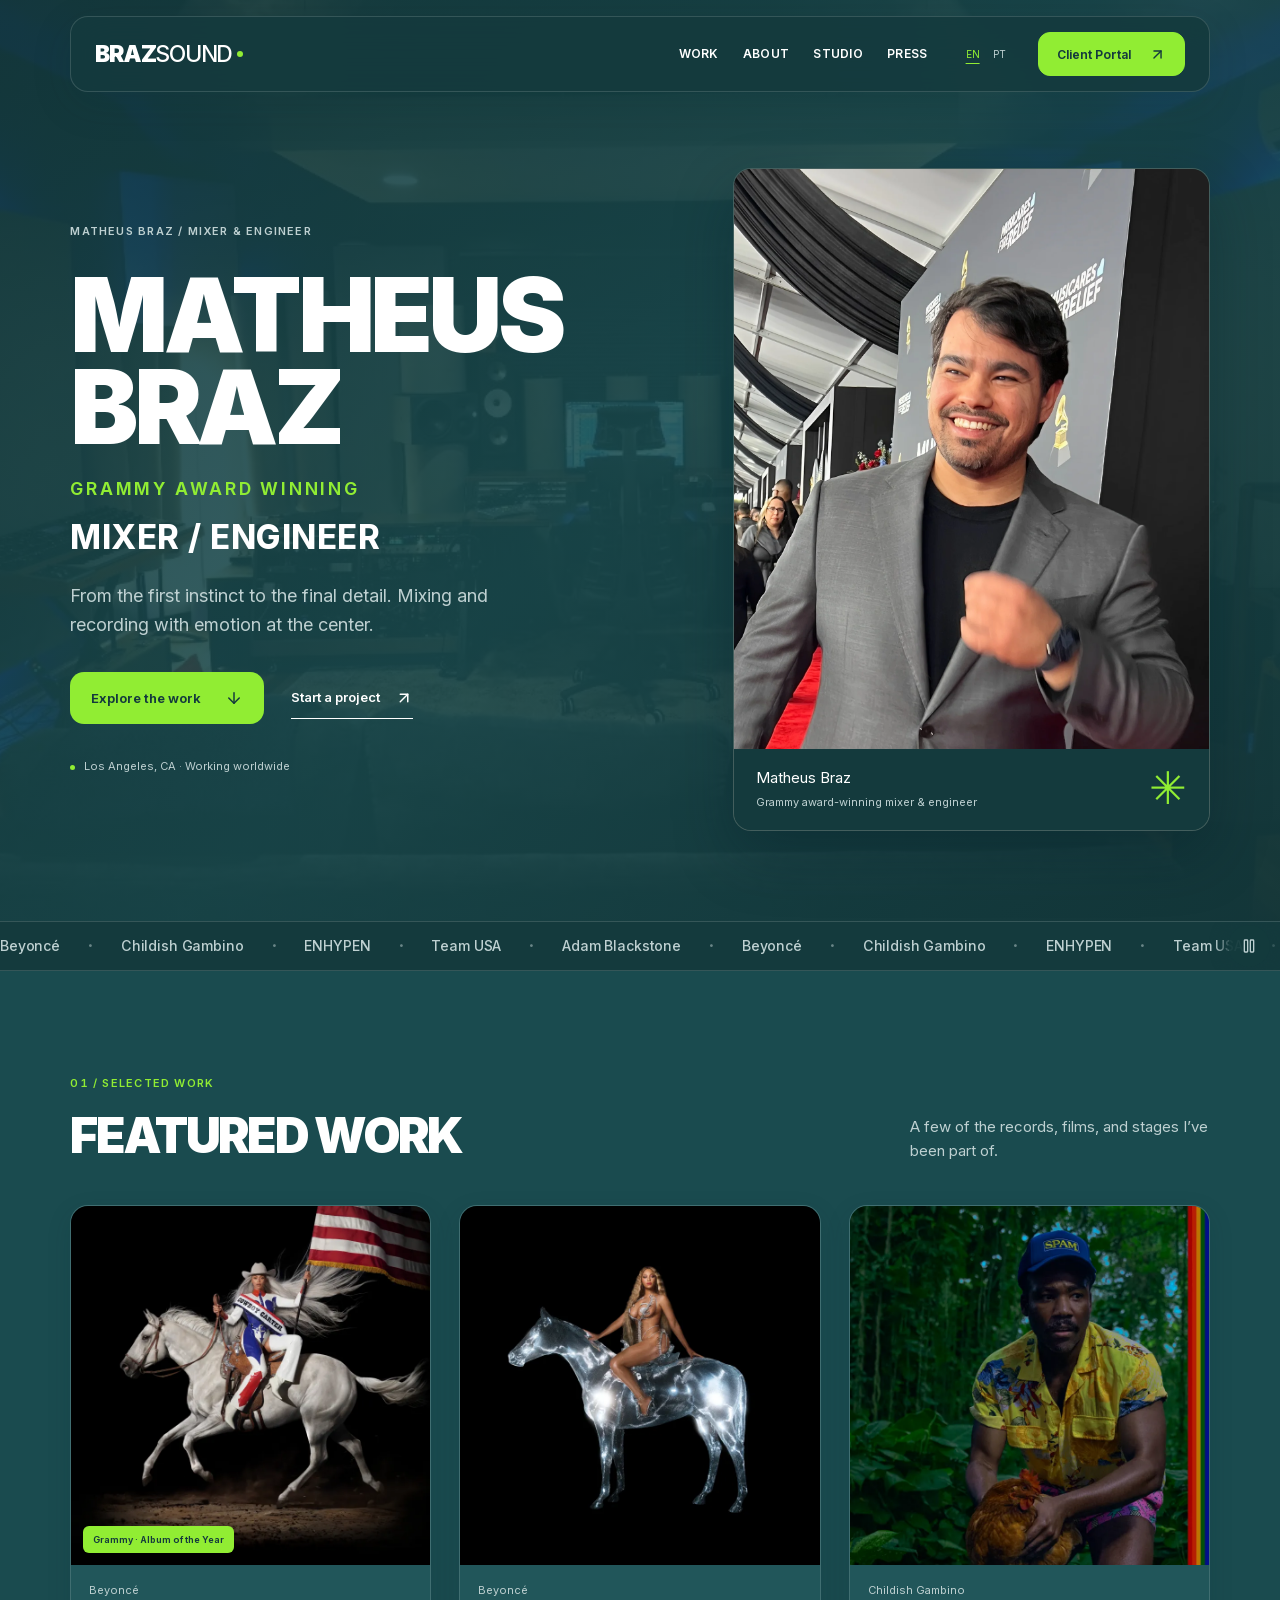
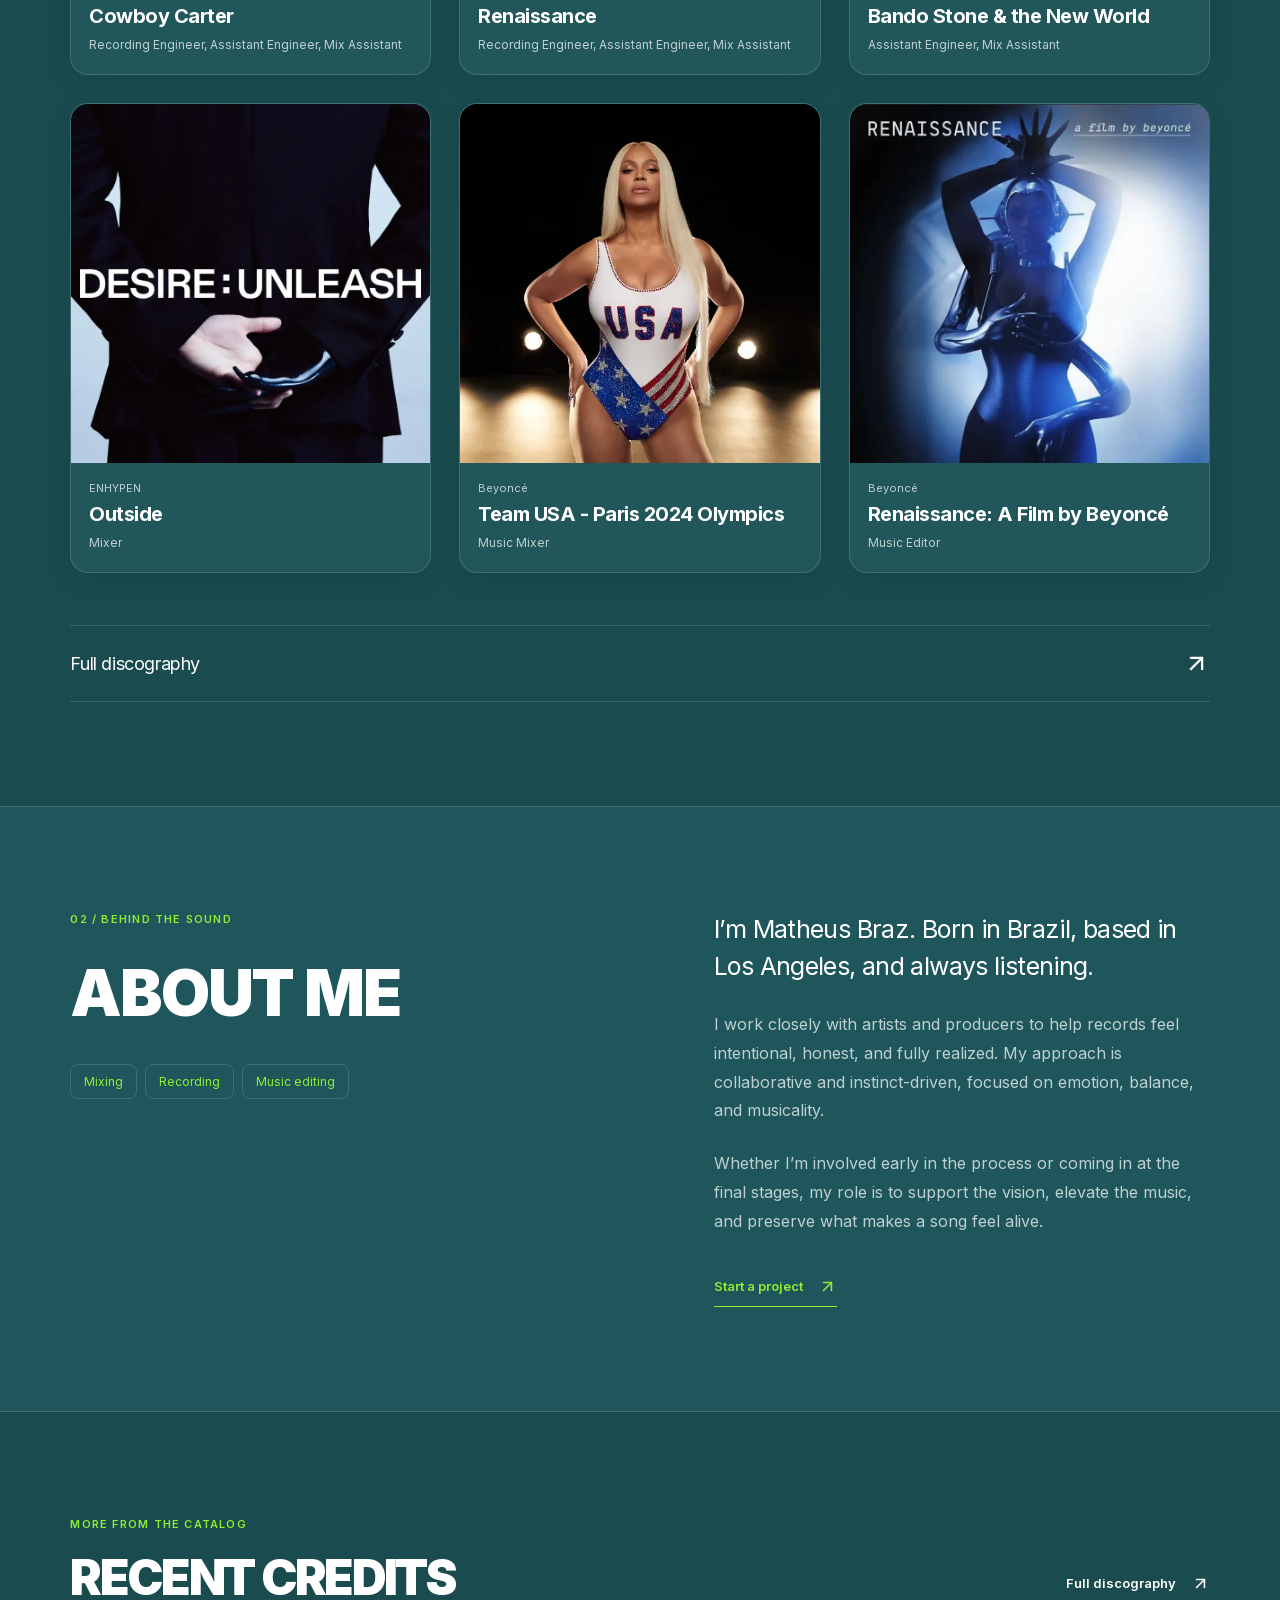
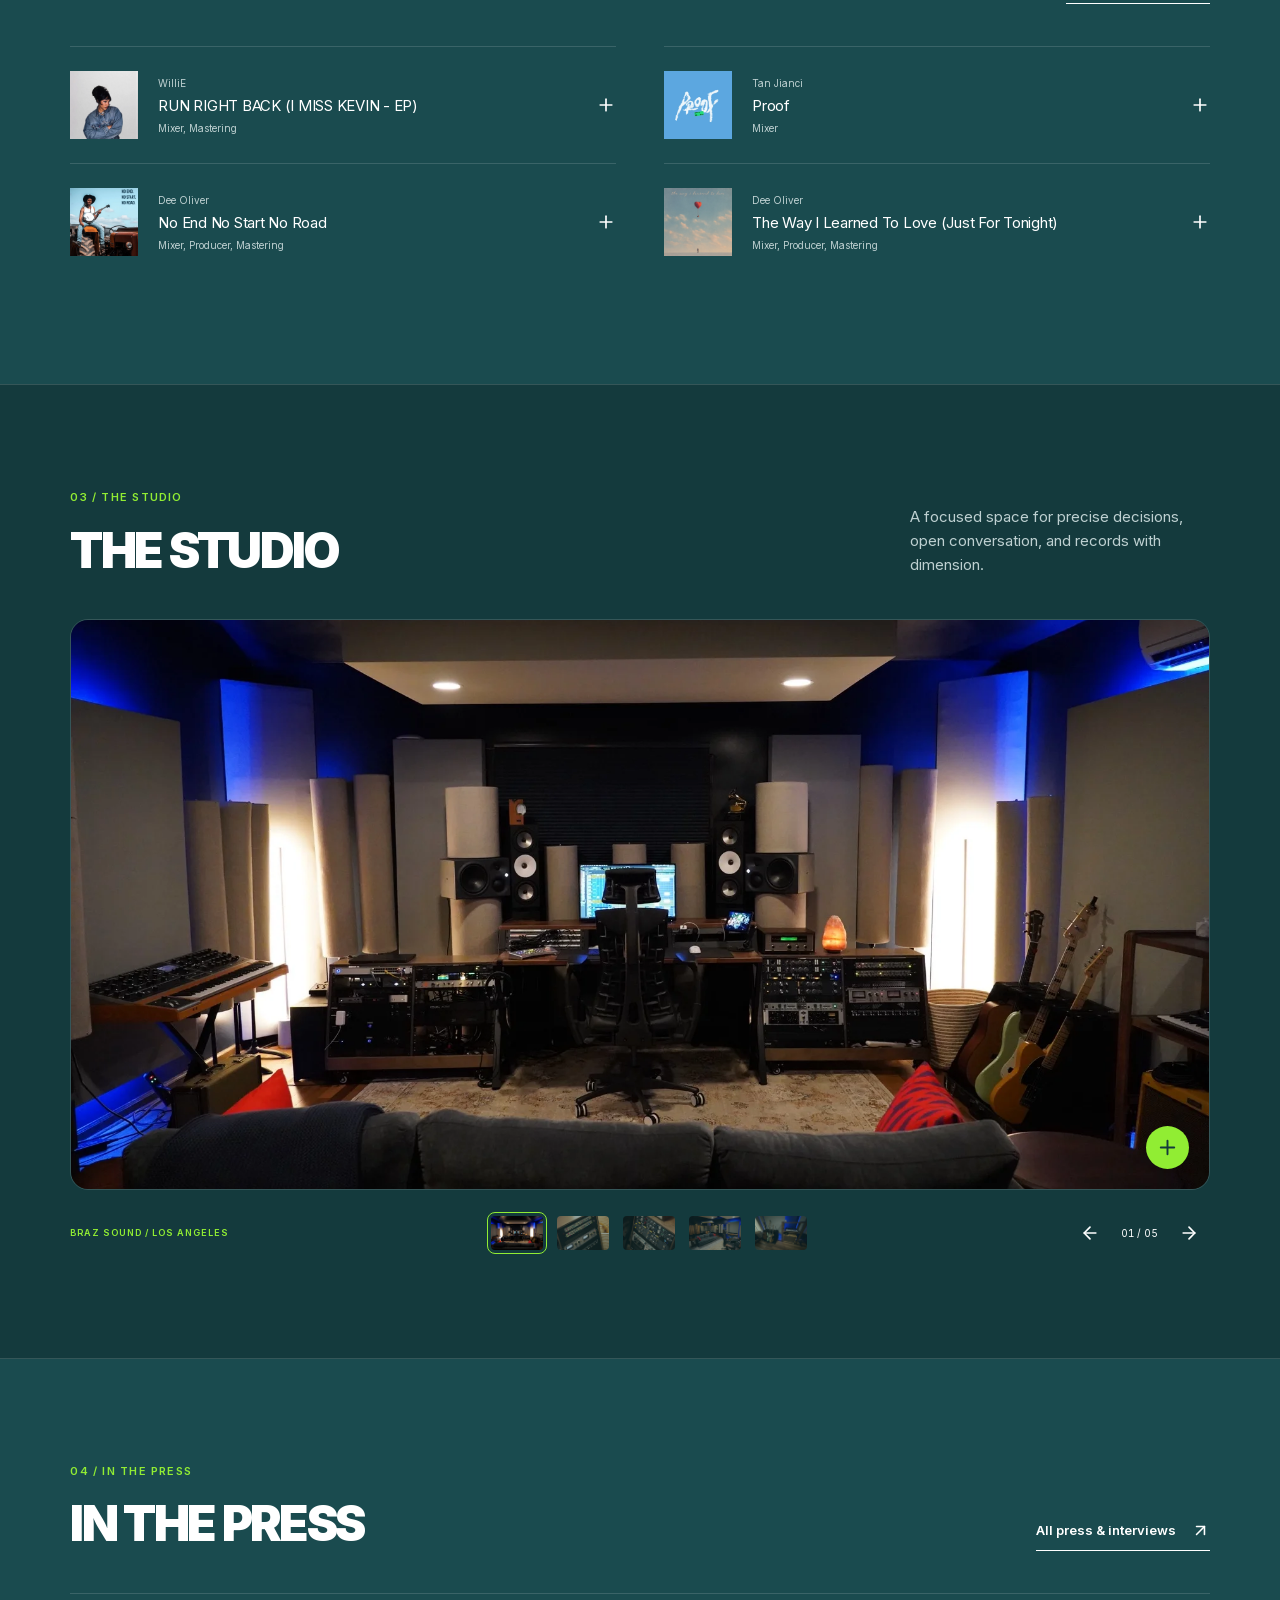
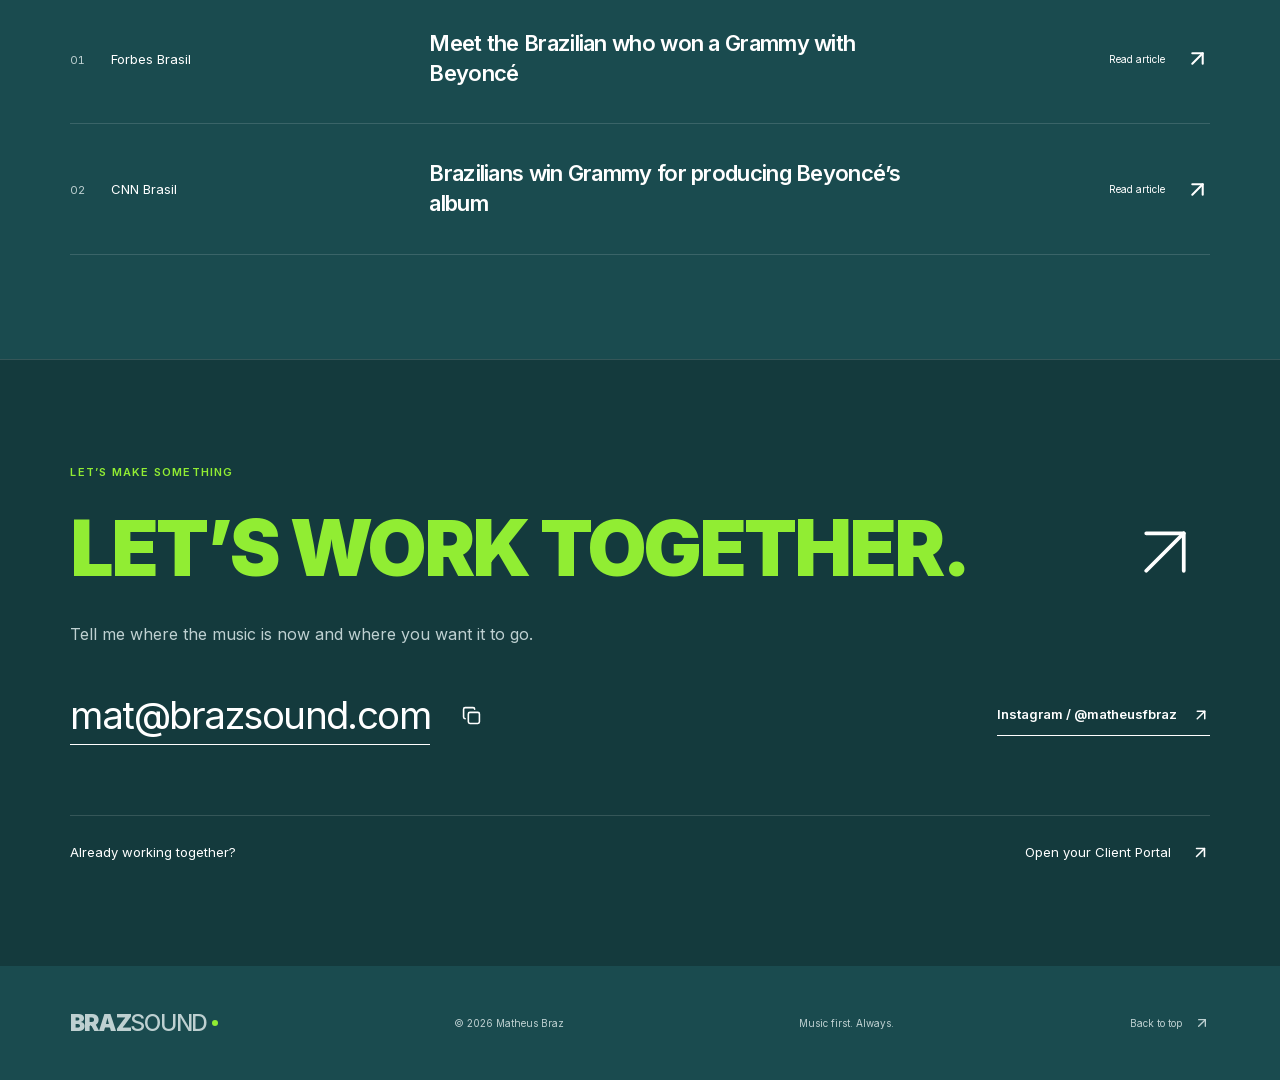
==== index.html @ dd315bc5 "Link Client Portal to client.brazsound.com" ====
<!DOCTYPE html><html lang="en"><head><meta charSet="utf-8"/><meta name="viewport" content="width=device-width, initial-scale=1"/><link rel="preload" href="/_next/static/media/1bffadaabf893a1e-s.p.3-6t-g6q0vh0a.woff2" as="font" crossorigin="" type="font/woff2"/><link rel="preload" href="/_next/static/media/83afe278b6a6bb3c-s.p.2bn3s6zvc0dyp.woff2" as="font" crossorigin="" type="font/woff2"/><link rel="preload" as="image" href="/portfolio/matheus-braz.webp" fetchPriority="high"/><link rel="stylesheet" href="/_next/static/chunks/1reohtgaob0m7.css" data-precedence="next"/><link rel="stylesheet" href="/_next/static/chunks/0ozsbifdz4li4.css" data-precedence="next"/><link rel="preload" as="script" fetchPriority="low" href="/_next/static/chunks/3l04zcqx63h3y.js"/><script src="/_next/static/chunks/2m912stn0vfa6.js" async=""></script><script src="/_next/static/chunks/1mh6a-0e61pyc.js" async=""></script><script src="/_next/static/chunks/turbopack-0lalso72z2cic.js" async=""></script><script src="/_next/static/chunks/0h2qsuyze9ds1.js" async=""></script><script src="/_next/static/chunks/3jwje6dy2yq19.js" async=""></script><title>BRAZ SOUND — Matheus Braz / Mixer &amp; Engineer</title><meta name="description" content="Grammy award-winning mixer and recording engineer. Selected work, discography, studio, and contact."/><meta name="robots" content="index, follow"/><link rel="canonical" href="https://brazsound.com/"/><meta property="og:title" content="BRAZ SOUND — Matheus Braz / Mixer &amp; Engineer"/><meta property="og:description" content="Grammy award-winning mixer and recording engineer. Selected work, discography, studio, and contact."/><meta property="og:site_name" content="BRAZ SOUND"/><meta property="og:image" content="https://brazsound.com/portfolio/matheus-braz.webp"/><meta property="og:image:width" content="1437"/><meta property="og:image:height" content="2439"/><meta property="og:image:alt" content="Matheus Braz at the Grammy Awards"/><meta property="og:type" content="website"/><meta name="twitter:card" content="summary_large_image"/><meta name="twitter:title" content="BRAZ SOUND — Matheus Braz / Mixer &amp; Engineer"/><meta name="twitter:description" content="Grammy award-winning mixer and recording engineer. Selected work, discography, studio, and contact."/><meta name="twitter:image" content="https://brazsound.com/portfolio/matheus-braz.webp"/><meta name="twitter:image:alt" content="Matheus Braz at the Grammy Awards"/><meta name="twitter:image:width" content="1437"/><meta name="twitter:image:height" content="2439"/><link rel="icon" href="/portfolio/favicon.png"/><link rel="apple-touch-icon" href="/portfolio/favicon.png"/><meta name="next-size-adjust" content=""/><script src="/_next/static/chunks/0cz1d0mv5g_q7.js" noModule=""></script></head><body><div hidden=""><!--$--><!--/$--></div><div class="bs-site inter_8569e9a3-module__NFj-UW__variable" lang="en" style="--bs-hero-image:url(&quot;/portfolio/studio-background.webp&quot;)" id="top"><a class="bs-skip" href="#main-content">Skip to content</a><header class="bs-header"><a class="bs-wordmark" href="/" aria-label="BRAZ SOUND — Home">BRAZ<span>SOUND</span><i aria-hidden="true"></i></a><nav class="bs-desktop-nav" aria-label="Main navigation"><a href="#work">Work</a><a href="#about">About</a><a href="#studio">Studio</a><a href="#press">Press</a></nav><div class="bs-header-actions"><div class="bs-language" role="group" aria-label="Language"><button aria-pressed="true">EN</button><button aria-pressed="false">PT</button></div><a class="bs-room-link" href="https://client.brazsound.com">Client Portal<svg xmlns="http://www.w3.org/2000/svg" width="17" height="17" viewBox="0 0 24 24" fill="none" stroke="currentColor" stroke-width="2" stroke-linecap="round" stroke-linejoin="round" class="lucide lucide-arrow-up-right" aria-hidden="true"><path d="M7 7h10v10"></path><path d="M7 17 17 7"></path></svg></a><button class="bs-menu-toggle" aria-label="Open navigation" aria-controls="bs-mobile-menu" aria-expanded="false"><svg xmlns="http://www.w3.org/2000/svg" width="25" height="25" viewBox="0 0 24 24" fill="none" stroke="currentColor" stroke-width="2" stroke-linecap="round" stroke-linejoin="round" class="lucide lucide-menu" aria-hidden="true"><path d="M4 5h16"></path><path d="M4 12h16"></path><path d="M4 19h16"></path></svg></button></div></header><dialog id="bs-mobile-menu" class="bs-menu" aria-label="Open navigation"><div class="bs-menu-heading"><span class="bs-wordmark">BRAZ<span>SOUND</span></span><button class="bs-icon-button" aria-label="Close"><svg xmlns="http://www.w3.org/2000/svg" width="24" height="24" viewBox="0 0 24 24" fill="none" stroke="currentColor" stroke-width="2" stroke-linecap="round" stroke-linejoin="round" class="lucide lucide-x" aria-hidden="true"><path d="M18 6 6 18"></path><path d="m6 6 12 12"></path></svg></button></div><nav><a href="#work">Work<svg xmlns="http://www.w3.org/2000/svg" width="23" height="23" viewBox="0 0 24 24" fill="none" stroke="currentColor" stroke-width="2" stroke-linecap="round" stroke-linejoin="round" class="lucide lucide-arrow-up-right" aria-hidden="true"><path d="M7 7h10v10"></path><path d="M7 17 17 7"></path></svg></a><a href="#about">About<svg xmlns="http://www.w3.org/2000/svg" width="23" height="23" viewBox="0 0 24 24" fill="none" stroke="currentColor" stroke-width="2" stroke-linecap="round" stroke-linejoin="round" class="lucide lucide-arrow-up-right" aria-hidden="true"><path d="M7 7h10v10"></path><path d="M7 17 17 7"></path></svg></a><a href="/discography">Full discography<svg xmlns="http://www.w3.org/2000/svg" width="23" height="23" viewBox="0 0 24 24" fill="none" stroke="currentColor" stroke-width="2" stroke-linecap="round" stroke-linejoin="round" class="lucide lucide-arrow-up-right" aria-hidden="true"><path d="M7 7h10v10"></path><path d="M7 17 17 7"></path></svg></a><a href="#studio">Studio<svg xmlns="http://www.w3.org/2000/svg" width="23" height="23" viewBox="0 0 24 24" fill="none" stroke="currentColor" stroke-width="2" stroke-linecap="round" stroke-linejoin="round" class="lucide lucide-arrow-up-right" aria-hidden="true"><path d="M7 7h10v10"></path><path d="M7 17 17 7"></path></svg></a><a href="#press">Press<svg xmlns="http://www.w3.org/2000/svg" width="23" height="23" viewBox="0 0 24 24" fill="none" stroke="currentColor" stroke-width="2" stroke-linecap="round" stroke-linejoin="round" class="lucide lucide-arrow-up-right" aria-hidden="true"><path d="M7 7h10v10"></path><path d="M7 17 17 7"></path></svg></a><a href="#contact">Contact<svg xmlns="http://www.w3.org/2000/svg" width="23" height="23" viewBox="0 0 24 24" fill="none" stroke="currentColor" stroke-width="2" stroke-linecap="round" stroke-linejoin="round" class="lucide lucide-arrow-up-right" aria-hidden="true"><path d="M7 7h10v10"></path><path d="M7 17 17 7"></path></svg></a></nav><div class="bs-menu-bottom"><div class="bs-language" role="group" aria-label="Language"><button aria-pressed="true">EN</button><button aria-pressed="false">PT</button></div><a class="bs-button" href="https://client.brazsound.com">Client Portal<svg xmlns="http://www.w3.org/2000/svg" width="18" height="18" viewBox="0 0 24 24" fill="none" stroke="currentColor" stroke-width="2" stroke-linecap="round" stroke-linejoin="round" class="lucide lucide-arrow-up-right" aria-hidden="true"><path d="M7 7h10v10"></path><path d="M7 17 17 7"></path></svg></a></div></dialog><main id="main-content"><section class="bs-hero bs-wrap"><div class="bs-hero-copy"><p class="bs-kicker">MATHEUS BRAZ / MIXER &amp; ENGINEER</p><h1>Matheus<br/><span>Braz</span></h1><p class="bs-hero-award">Grammy award winning</p><p class="bs-hero-role">Mixer / Engineer</p><p class="bs-hero-intro">From the first instinct to the final detail. Mixing and recording with emotion at the center.</p><div class="bs-hero-buttons"><a href="#work" class="bs-button">Explore the work<svg xmlns="http://www.w3.org/2000/svg" width="18" height="18" viewBox="0 0 24 24" fill="none" stroke="currentColor" stroke-width="2" stroke-linecap="round" stroke-linejoin="round" class="lucide lucide-arrow-down" aria-hidden="true"><path d="M12 5v14"></path><path d="m19 12-7 7-7-7"></path></svg></a><a href="#contact" class="bs-text-link">Start a project<svg xmlns="http://www.w3.org/2000/svg" width="18" height="18" viewBox="0 0 24 24" fill="none" stroke="currentColor" stroke-width="2" stroke-linecap="round" stroke-linejoin="round" class="lucide lucide-arrow-up-right" aria-hidden="true"><path d="M7 7h10v10"></path><path d="M7 17 17 7"></path></svg></a></div><div class="bs-hero-location"><span class="bs-location-dot" aria-hidden="true"></span>Los Angeles, CA · Working worldwide</div></div><figure class="bs-portrait" data-portfolio-photo="portrait"><img src="/portfolio/matheus-braz.webp" alt="Matheus Braz at the Grammy Awards" width="1437" height="2439" fetchPriority="high"/><figcaption><span>Matheus Braz<small>Grammy award-winning mixer &amp; engineer</small></span><span class="bs-portrait-symbol" aria-hidden="true">✳</span></figcaption></figure></section><section id="artists" class="bs-artist-strip" aria-label="Artists I have worked with"><ul class="bs-ticker-accessible"><li>Beyoncé</li><li>Childish Gambino</li><li>ENHYPEN</li><li>Team USA</li><li>Adam Blackstone</li></ul><div class="bs-ticker-track" aria-hidden="true" style="animation-duration:30s;animation-play-state:running"><div class="bs-ticker-group"><div class="bs-ticker-sequence"><span>Beyoncé</span><span>Childish Gambino</span><span>ENHYPEN</span><span>Team USA</span><span>Adam Blackstone</span></div></div><div class="bs-ticker-group"><div class="bs-ticker-sequence"><span>Beyoncé</span><span>Childish Gambino</span><span>ENHYPEN</span><span>Team USA</span><span>Adam Blackstone</span></div></div></div><button class="bs-ticker-pause" aria-label="Pause artist ticker" title="Pause"><svg xmlns="http://www.w3.org/2000/svg" width="16" height="16" viewBox="0 0 24 24" fill="none" stroke="currentColor" stroke-width="2" stroke-linecap="round" stroke-linejoin="round" class="lucide lucide-pause" aria-hidden="true"><rect x="14" y="3" width="5" height="18" rx="1"></rect><rect x="5" y="3" width="5" height="18" rx="1"></rect></svg></button></section><section id="work" class="bs-work bs-wrap bs-section"><div class="bs-section-heading"><div><p class="bs-kicker">01 / <!-- -->SELECTED WORK</p><h2>Featured work</h2></div><p>A few of the records, films, and stages I’ve been part of.</p></div><div class="bs-credit-grid"><button class="bs-credit" data-portfolio-credit="credit-10" aria-label="View credit: Cowboy Carter — Beyoncé"><div class="bs-cover"><img src="/portfolio/credit-10.webp" alt="Cowboy Carter — Beyoncé" loading="lazy" decoding="async" width="640" height="640"/><span class="bs-cover-open" aria-hidden="true"><svg xmlns="http://www.w3.org/2000/svg" width="22" height="22" viewBox="0 0 24 24" fill="none" stroke="currentColor" stroke-width="2" stroke-linecap="round" stroke-linejoin="round" class="lucide lucide-plus" aria-hidden="true"><path d="M5 12h14"></path><path d="M12 5v14"></path></svg></span><span class="bs-award-label">Grammy · Album of the Year</span></div><div class="bs-credit-top"><span>Beyoncé</span></div><h3>Cowboy Carter</h3><p>Recording Engineer, Assistant Engineer, Mix Assistant</p></button><button class="bs-credit" data-portfolio-credit="credit-19" aria-label="View credit: Renaissance — Beyoncé"><div class="bs-cover"><img src="/portfolio/credit-19.webp" alt="Renaissance — Beyoncé" loading="lazy" decoding="async" width="640" height="640"/><span class="bs-cover-open" aria-hidden="true"><svg xmlns="http://www.w3.org/2000/svg" width="22" height="22" viewBox="0 0 24 24" fill="none" stroke="currentColor" stroke-width="2" stroke-linecap="round" stroke-linejoin="round" class="lucide lucide-plus" aria-hidden="true"><path d="M5 12h14"></path><path d="M12 5v14"></path></svg></span></div><div class="bs-credit-top"><span>Beyoncé</span></div><h3>Renaissance</h3><p>Recording Engineer, Assistant Engineer, Mix Assistant</p></button><button class="bs-credit" data-portfolio-credit="credit-14" aria-label="View credit: Bando Stone &amp; the New World — Childish Gambino"><div class="bs-cover"><img src="/portfolio/credit-14.webp" alt="Bando Stone &amp; the New World — Childish Gambino" loading="lazy" decoding="async" width="640" height="640"/><span class="bs-cover-open" aria-hidden="true"><svg xmlns="http://www.w3.org/2000/svg" width="22" height="22" viewBox="0 0 24 24" fill="none" stroke="currentColor" stroke-width="2" stroke-linecap="round" stroke-linejoin="round" class="lucide lucide-plus" aria-hidden="true"><path d="M5 12h14"></path><path d="M12 5v14"></path></svg></span></div><div class="bs-credit-top"><span>Childish Gambino</span></div><h3>Bando Stone &amp; the New World</h3><p>Assistant Engineer, Mix Assistant</p></button><button class="bs-credit" data-portfolio-credit="credit-06" aria-label="View credit: Outside — ENHYPEN"><div class="bs-cover"><img src="/portfolio/credit-06.webp" alt="Outside — ENHYPEN" loading="lazy" decoding="async" width="640" height="640"/><span class="bs-cover-open" aria-hidden="true"><svg xmlns="http://www.w3.org/2000/svg" width="22" height="22" viewBox="0 0 24 24" fill="none" stroke="currentColor" stroke-width="2" stroke-linecap="round" stroke-linejoin="round" class="lucide lucide-plus" aria-hidden="true"><path d="M5 12h14"></path><path d="M12 5v14"></path></svg></span></div><div class="bs-credit-top"><span>ENHYPEN</span></div><h3>Outside</h3><p>Mixer</p></button><button class="bs-credit" data-portfolio-credit="credit-12" aria-label="View credit: Team USA - Paris 2024 Olympics — Beyoncé"><div class="bs-cover"><img src="/portfolio/credit-12.webp" alt="Team USA - Paris 2024 Olympics — Beyoncé" loading="lazy" decoding="async" width="640" height="640"/><span class="bs-cover-open" aria-hidden="true"><svg xmlns="http://www.w3.org/2000/svg" width="22" height="22" viewBox="0 0 24 24" fill="none" stroke="currentColor" stroke-width="2" stroke-linecap="round" stroke-linejoin="round" class="lucide lucide-plus" aria-hidden="true"><path d="M5 12h14"></path><path d="M12 5v14"></path></svg></span></div><div class="bs-credit-top"><span>Beyoncé</span></div><h3>Team USA - Paris 2024 Olympics</h3><p>Music Mixer</p></button><button class="bs-credit" data-portfolio-credit="credit-16" aria-label="View credit: Renaissance: A Film by Beyoncé — Beyoncé"><div class="bs-cover"><img src="/portfolio/credit-16.webp" alt="Renaissance: A Film by Beyoncé — Beyoncé" loading="lazy" decoding="async" width="640" height="640"/><span class="bs-cover-open" aria-hidden="true"><svg xmlns="http://www.w3.org/2000/svg" width="22" height="22" viewBox="0 0 24 24" fill="none" stroke="currentColor" stroke-width="2" stroke-linecap="round" stroke-linejoin="round" class="lucide lucide-plus" aria-hidden="true"><path d="M5 12h14"></path><path d="M12 5v14"></path></svg></span></div><div class="bs-credit-top"><span>Beyoncé</span></div><h3>Renaissance: A Film by Beyoncé</h3><p>Music Editor</p></button></div><a href="/discography" class="bs-collection-link"><span>Full discography</span><svg xmlns="http://www.w3.org/2000/svg" width="27" height="27" viewBox="0 0 24 24" fill="none" stroke="currentColor" stroke-width="2" stroke-linecap="round" stroke-linejoin="round" class="lucide lucide-arrow-up-right" aria-hidden="true"><path d="M7 7h10v10"></path><path d="M7 17 17 7"></path></svg></a></section><section id="about" class="bs-about"><div class="bs-wrap bs-section bs-about-grid"><div><p class="bs-kicker">02 / <!-- -->BEHIND THE SOUND</p><h2>About me</h2><div class="bs-practice"><span>Mixing</span><span>Recording</span><span>Music editing</span></div></div><div class="bs-about-story"><p class="bs-about-intro">I’m Matheus Braz. Born in Brazil, based in Los Angeles, and always listening.</p><p>I work closely with artists and producers to help records feel intentional, honest, and fully realized. My approach is collaborative and instinct-driven, focused on emotion, balance, and musicality.</p><p>Whether I’m involved early in the process or coming in at the final stages, my role is to support the vision, elevate the music, and preserve what makes a song feel alive.</p><a href="#contact" class="bs-text-link">Start a project<svg xmlns="http://www.w3.org/2000/svg" width="19" height="19" viewBox="0 0 24 24" fill="none" stroke="currentColor" stroke-width="2" stroke-linecap="round" stroke-linejoin="round" class="lucide lucide-arrow-up-right" aria-hidden="true"><path d="M7 7h10v10"></path><path d="M7 17 17 7"></path></svg></a></div></div></section><section class="bs-latest bs-wrap bs-section"><div class="bs-section-heading"><div><p class="bs-kicker">MORE FROM THE CATALOG</p><h2>Recent credits</h2></div><a href="/discography" class="bs-text-link">Full discography<svg xmlns="http://www.w3.org/2000/svg" width="19" height="19" viewBox="0 0 24 24" fill="none" stroke="currentColor" stroke-width="2" stroke-linecap="round" stroke-linejoin="round" class="lucide lucide-arrow-up-right" aria-hidden="true"><path d="M7 7h10v10"></path><path d="M7 17 17 7"></path></svg></a></div><div class="bs-latest-list"><button data-portfolio-credit="credit-01"><img src="/portfolio/credit-01.webp" width="76" height="76" alt="" loading="lazy"/><span><small>WilliE</small><strong>RUN RIGHT BACK (I MISS KEVIN - EP)</strong><em>Mixer, Mastering</em></span><svg xmlns="http://www.w3.org/2000/svg" width="20" height="20" viewBox="0 0 24 24" fill="none" stroke="currentColor" stroke-width="2" stroke-linecap="round" stroke-linejoin="round" class="lucide lucide-plus" aria-hidden="true"><path d="M5 12h14"></path><path d="M12 5v14"></path></svg></button><button data-portfolio-credit="credit-02"><img src="/portfolio/credit-02.webp" width="76" height="76" alt="" loading="lazy"/><span><small>Tan Jianci</small><strong>Proof</strong><em>Mixer</em></span><svg xmlns="http://www.w3.org/2000/svg" width="20" height="20" viewBox="0 0 24 24" fill="none" stroke="currentColor" stroke-width="2" stroke-linecap="round" stroke-linejoin="round" class="lucide lucide-plus" aria-hidden="true"><path d="M5 12h14"></path><path d="M12 5v14"></path></svg></button><button data-portfolio-credit="credit-03"><img src="/portfolio/credit-03.webp" width="76" height="76" alt="" loading="lazy"/><span><small>Dee Oliver</small><strong>No End No Start No Road</strong><em>Mixer, Producer, Mastering</em></span><svg xmlns="http://www.w3.org/2000/svg" width="20" height="20" viewBox="0 0 24 24" fill="none" stroke="currentColor" stroke-width="2" stroke-linecap="round" stroke-linejoin="round" class="lucide lucide-plus" aria-hidden="true"><path d="M5 12h14"></path><path d="M12 5v14"></path></svg></button><button data-portfolio-credit="credit-04"><img src="/portfolio/credit-04.webp" width="76" height="76" alt="" loading="lazy"/><span><small>Dee Oliver</small><strong>The Way I Learned To Love (Just For Tonight)</strong><em>Mixer, Producer, Mastering</em></span><svg xmlns="http://www.w3.org/2000/svg" width="20" height="20" viewBox="0 0 24 24" fill="none" stroke="currentColor" stroke-width="2" stroke-linecap="round" stroke-linejoin="round" class="lucide lucide-plus" aria-hidden="true"><path d="M5 12h14"></path><path d="M12 5v14"></path></svg></button></div></section><section id="studio" class="bs-studio"><div class="bs-wrap bs-section"><div class="bs-section-heading"><div><p class="bs-kicker">03 / <!-- -->THE STUDIO</p><h2>The studio</h2></div><p>A focused space for precise decisions, open conversation, and records with dimension.</p></div><button class="bs-studio-main" data-portfolio-photo="studio-1" aria-label="Enlarge studio photo 1"><img src="/portfolio/studio-01.webp" alt="Studio photo 1 — BRAZ SOUND, Los Angeles" width="1600" height="1067" loading="lazy"/><span class="bs-studio-enlarge" aria-hidden="true"><svg xmlns="http://www.w3.org/2000/svg" width="23" height="23" viewBox="0 0 24 24" fill="none" stroke="currentColor" stroke-width="2" stroke-linecap="round" stroke-linejoin="round" class="lucide lucide-plus" aria-hidden="true"><path d="M5 12h14"></path><path d="M12 5v14"></path></svg></span></button><div class="bs-studio-controls"><span class="bs-kicker">BRAZ SOUND / LOS ANGELES</span><div class="bs-studio-thumbs" role="group" aria-label="Studio"><button aria-label="Studio photo 1" aria-pressed="true"><img src="/portfolio/studio-01.webp" width="64" height="44" alt="" loading="lazy"/></button><button aria-label="Studio photo 2" aria-pressed="false"><img src="/portfolio/studio-02.webp" width="64" height="44" alt="" loading="lazy"/></button><button aria-label="Studio photo 3" aria-pressed="false"><img src="/portfolio/studio-03.webp" width="64" height="44" alt="" loading="lazy"/></button><button aria-label="Studio photo 4" aria-pressed="false"><img src="/portfolio/studio-04.webp" width="64" height="44" alt="" loading="lazy"/></button><button aria-label="Studio photo 5" aria-pressed="false"><img src="/portfolio/studio-05.webp" width="64" height="44" alt="" loading="lazy"/></button></div><div class="bs-studio-arrows"><button class="bs-icon-button" aria-label="Previous photo"><svg xmlns="http://www.w3.org/2000/svg" width="20" height="20" viewBox="0 0 24 24" fill="none" stroke="currentColor" stroke-width="2" stroke-linecap="round" stroke-linejoin="round" class="lucide lucide-arrow-left" aria-hidden="true"><path d="m12 19-7-7 7-7"></path><path d="M19 12H5"></path></svg></button><span aria-live="polite">01<!-- --> <!-- -->/ <!-- -->05</span><button class="bs-icon-button" aria-label="Next photo"><svg xmlns="http://www.w3.org/2000/svg" width="20" height="20" viewBox="0 0 24 24" fill="none" stroke="currentColor" stroke-width="2" stroke-linecap="round" stroke-linejoin="round" class="lucide lucide-arrow-right" aria-hidden="true"><path d="M5 12h14"></path><path d="m12 5 7 7-7 7"></path></svg></button></div></div></div></section><section id="press" class="bs-wrap bs-section"><div class="bs-section-heading"><div><p class="bs-kicker">04 / <!-- -->IN THE PRESS</p><h2>In the press</h2></div><a href="/media" class="bs-text-link">All press &amp; interviews<svg xmlns="http://www.w3.org/2000/svg" width="19" height="19" viewBox="0 0 24 24" fill="none" stroke="currentColor" stroke-width="2" stroke-linecap="round" stroke-linejoin="round" class="lucide lucide-arrow-up-right" aria-hidden="true"><path d="M7 7h10v10"></path><path d="M7 17 17 7"></path></svg></a></div><div class="bs-press-list"><a data-portfolio-press="press-1" href="https://forbes.com.br/carreira/2025/02/conheca-o-brasileiro-que-ganhou-grammy-junto-com-beyonce/" target="_blank" rel="noopener noreferrer"><span class="bs-press-outlet"><span class="bs-number">0<!-- -->1</span>Forbes Brasil</span><h3>Meet the Brazilian who won a Grammy with Beyoncé</h3><span class="bs-press-action"><span>Read article</span><svg xmlns="http://www.w3.org/2000/svg" width="25" height="25" viewBox="0 0 24 24" fill="none" stroke="currentColor" stroke-width="2" stroke-linecap="round" stroke-linejoin="round" class="lucide lucide-arrow-up-right" aria-hidden="true"><path d="M7 7h10v10"></path><path d="M7 17 17 7"></path></svg></span></a><a data-portfolio-press="press-2" href="https://www.cnnbrasil.com.br/entretenimento/grammy-2025-brasileiros-levam-premio-por-produzir-album-de-beyonce/" target="_blank" rel="noopener noreferrer"><span class="bs-press-outlet"><span class="bs-number">0<!-- -->2</span>CNN Brasil</span><h3>Brazilians win Grammy for producing Beyoncé’s album</h3><span class="bs-press-action"><span>Read article</span><svg xmlns="http://www.w3.org/2000/svg" width="25" height="25" viewBox="0 0 24 24" fill="none" stroke="currentColor" stroke-width="2" stroke-linecap="round" stroke-linejoin="round" class="lucide lucide-arrow-up-right" aria-hidden="true"><path d="M7 7h10v10"></path><path d="M7 17 17 7"></path></svg></span></a></div></section><section id="contact" class="bs-contact"><div class="bs-wrap bs-section"><p class="bs-kicker">LET’S MAKE SOMETHING</p><div class="bs-contact-heading"><h2>Let’s work together.</h2><svg xmlns="http://www.w3.org/2000/svg" width="24" height="24" viewBox="0 0 24 24" fill="none" stroke="currentColor" stroke-width="2" stroke-linecap="round" stroke-linejoin="round" class="lucide lucide-arrow-up-right" aria-hidden="true"><path d="M7 7h10v10"></path><path d="M7 17 17 7"></path></svg></div><p class="bs-contact-intro">Tell me where the music is now and where you want it to go.</p><div class="bs-contact-actions"><div class="bs-email"><a href="mailto:mat@brazsound.com">mat@brazsound.com</a><button class="bs-icon-button" aria-label="Copy email address"><svg xmlns="http://www.w3.org/2000/svg" width="19" height="19" viewBox="0 0 24 24" fill="none" stroke="currentColor" stroke-width="2" stroke-linecap="round" stroke-linejoin="round" class="lucide lucide-copy" aria-hidden="true"><rect width="14" height="14" x="8" y="8" rx="2" ry="2"></rect><path d="M4 16c-1.1 0-2-.9-2-2V4c0-1.1.9-2 2-2h10c1.1 0 2 .9 2 2"></path></svg></button><span class="bs-copy-status" role="status"></span></div><a class="bs-text-link" href="https://www.instagram.com/matheusfbraz/" target="_blank" rel="noopener noreferrer">Instagram / @matheusfbraz<svg xmlns="http://www.w3.org/2000/svg" width="18" height="18" viewBox="0 0 24 24" fill="none" stroke="currentColor" stroke-width="2" stroke-linecap="round" stroke-linejoin="round" class="lucide lucide-arrow-up-right" aria-hidden="true"><path d="M7 7h10v10"></path><path d="M7 17 17 7"></path></svg></a></div><div class="bs-client-entry"><span>Already working together?</span><a href="https://client.brazsound.com">Open your Client Portal<svg xmlns="http://www.w3.org/2000/svg" width="19" height="19" viewBox="0 0 24 24" fill="none" stroke="currentColor" stroke-width="2" stroke-linecap="round" stroke-linejoin="round" class="lucide lucide-arrow-up-right" aria-hidden="true"><path d="M7 7h10v10"></path><path d="M7 17 17 7"></path></svg></a></div></div></section></main><footer class="bs-footer bs-wrap"><a class="bs-wordmark" href="/">BRAZ<span>SOUND</span><i aria-hidden="true"></i></a><span>© <!-- -->2026<!-- --> Matheus Braz</span><span>Music first. Always.</span><a href="#top">Back to top<svg xmlns="http://www.w3.org/2000/svg" width="16" height="16" viewBox="0 0 24 24" fill="none" stroke="currentColor" stroke-width="2" stroke-linecap="round" stroke-linejoin="round" class="lucide lucide-arrow-up-right" aria-hidden="true"><path d="M7 7h10v10"></path><path d="M7 17 17 7"></path></svg></a></footer><dialog class="bs-lightbox" aria-label="Studio"><div class="bs-lightbox-toolbar"><span>Studio<!-- --> <span aria-live="polite">/ 0<!-- -->1</span></span><button class="bs-icon-button" autofocus="" aria-label="Close"><svg xmlns="http://www.w3.org/2000/svg" width="24" height="24" viewBox="0 0 24 24" fill="none" stroke="currentColor" stroke-width="2" stroke-linecap="round" stroke-linejoin="round" class="lucide lucide-x" aria-hidden="true"><path d="M18 6 6 18"></path><path d="m6 6 12 12"></path></svg></button></div><img src="/portfolio/studio-01.webp" width="1600" height="1067" alt="Studio photo 1 — BRAZ SOUND, Los Angeles" loading="lazy"/><div class="bs-lightbox-controls"><button class="bs-text-link"><svg xmlns="http://www.w3.org/2000/svg" width="18" height="18" viewBox="0 0 24 24" fill="none" stroke="currentColor" stroke-width="2" stroke-linecap="round" stroke-linejoin="round" class="lucide lucide-arrow-left" aria-hidden="true"><path d="m12 19-7-7 7-7"></path><path d="M19 12H5"></path></svg>Previous photo</button><button class="bs-text-link">Next photo<svg xmlns="http://www.w3.org/2000/svg" width="18" height="18" viewBox="0 0 24 24" fill="none" stroke="currentColor" stroke-width="2" stroke-linecap="round" stroke-linejoin="round" class="lucide lucide-arrow-right" aria-hidden="true"><path d="M5 12h14"></path><path d="m12 5 7 7-7 7"></path></svg></button></div></dialog><dialog class="bs-credit-dialog" aria-labelledby="bs-credit-dialog-title"><button class="bs-dialog-close bs-icon-button" autofocus="" aria-label="Close"><svg xmlns="http://www.w3.org/2000/svg" width="24" height="24" viewBox="0 0 24 24" fill="none" stroke="currentColor" stroke-width="2" stroke-linecap="round" stroke-linejoin="round" class="lucide lucide-x" aria-hidden="true"><path d="M18 6 6 18"></path><path d="m6 6 12 12"></path></svg></button></dialog></div><!--$--><!--/$--><script src="/_next/static/chunks/3l04zcqx63h3y.js" id="_R_" async=""></script><script>(self.__next_f=self.__next_f||[]).push([0])</script><script>self.__next_f.push([1,"1:\"$Sreact.fragment\"\n2:I[39756,[\"/_next/static/chunks/0h2qsuyze9ds1.js\"],\"default\"]\n3:I[37457,[\"/_next/static/chunks/0h2qsuyze9ds1.js\"],\"default\"]\n4:I[87961,[\"/_next/static/chunks/0h2qsuyze9ds1.js\",\"/_next/static/chunks/3jwje6dy2yq19.js\"],\"PublicHome\"]\n5:I[97367,[\"/_next/static/chunks/0h2qsuyze9ds1.js\"],\"OutletBoundary\"]\n6:\"$Sreact.suspense\"\n8:I[97367,[\"/_next/static/chunks/0h2qsuyze9ds1.js\"],\"ViewportBoundary\"]\na:I[97367,[\"/_next/static/chunks/0h2qsuyze9ds1.js\"],\"MetadataBoundary\"]\nc:I[68027,[\"/_next/static/chunks/0h2qsuyze9ds1.js\"],\"default\",1]\n:HL[\"/_next/static/chunks/1reohtgaob0m7.css\",\"style\"]\n:HL[\"/_next/static/media/1bffadaabf893a1e-s.p.3-6t-g6q0vh0a.woff2\",\"font\",{\"crossOrigin\":\"\",\"type\":\"font/woff2\"}]\n:HL[\"/_next/static/media/83afe278b6a6bb3c-s.p.2bn3s6zvc0dyp.woff2\",\"font\",{\"crossOrigin\":\"\",\"type\":\"font/woff2\"}]\n:HL[\"/_next/static/chunks/0ozsbifdz4li4.css\",\"style\"]\n0:{\"P\":null,\"c\":[\"\",\"\"],\"q\":\"\",\"i\":false,\"f\":[[[\"\",{\"children\":[\"__PAGE__\",{},\"$undefined\",\"$undefined\",4608]},\"$undefined\",\"$undefined\",4624],[[\"$\",\"$1\",\"c\",{\"children\":[[[\"$\",\"link\",\"0\",{\"rel\":\"stylesheet\",\"href\":\"/_next/static/chunks/1reohtgaob0m7.css\",\"precedence\":\"next\",\"crossOrigin\":\"$undefined\",\"nonce\":\"$undefined\"}],[\"$\",\"script\",\"script-0\",{\"src\":\"/_next/static/chunks/0h2qsuyze9ds1.js\",\"async\":true,\"nonce\":\"$undefined\"}]],[\"$\",\"html\",null,{\"lang\":\"en\",\"children\":[\"$\",\"body\",null,{\"children\":[\"$\",\"$L2\",null,{\"parallelRouterKey\":\"children\",\"error\":\"$undefined\",\"errorStyles\":\"$undefined\",\"errorScripts\":\"$undefined\",\"template\":[\"$\",\"$L3\",null,{}],\"templateStyles\":\"$undefined\",\"templateScripts\":\"$undefined\",\"notFound\":[[[\"$\",\"title\",null,{\"children\":\"404: This page could not be found.\"}],[\"$\",\"div\",null,{\"style\":{\"fontFamily\":\"system-ui,\\\"Segoe UI\\\",Roboto,Helvetica,Arial,sans-serif,\\\"Apple Color Emoji\\\",\\\"Segoe UI Emoji\\\"\",\"height\":\"100vh\",\"textAlign\":\"center\",\"display\":\"flex\",\"flexDirection\":\"column\",\"alignItems\":\"center\",\"justifyContent\":\"center\"},\"children\":[\"$\",\"div\",null,{\"children\":[[\"$\",\"style\",null,{\"dangerouslySetInnerHTML\":{\"__html\":\"body{color:#000;background:#fff;margin:0}.next-error-h1{border-right:1px solid rgba(0,0,0,.3)}@media (prefers-color-scheme:dark){body{color:#fff;background:#000}.next-error-h1{border-right:1px solid rgba(255,255,255,.3)}}\"}}],[\"$\",\"h1\",null,{\"className\":\"next-error-h1\",\"style\":{\"display\":\"inline-block\",\"margin\":\"0 20px 0 0\",\"padding\":\"0 23px 0 0\",\"fontSize\":24,\"fontWeight\":500,\"verticalAlign\":\"top\",\"lineHeight\":\"49px\"},\"children\":404}],[\"$\",\"div\",null,{\"style\":{\"display\":\"inline-block\"},\"children\":[\"$\",\"h2\",null,{\"style\":{\"fontSize\":14,\"fontWeight\":400,\"lineHeight\":\"49px\",\"margin\":0},\"children\":\"This page could not be found.\"}]}]]}]}]],[]],\"forbidden\":\"$undefined\",\"unauthorized\":\"$undefined\"}]}]}]]}],{\"children\":[[\"$\",\"$1\",\"c\",{\"children\":[[\"$\",\"$L4\",null,{\"page\":\"home\",\"portalHref\":\"https://client.brazsound.com\",\"contentEndpoint\":\"https://brazsound-client-room.mat-f27.workers.dev/website-api/public\"}],[[\"$\",\"link\",\"0\",{\"rel\":\"stylesheet\",\"href\":\"/_next/static/chunks/0ozsbifdz4li4.css\",\"precedence\":\"next\",\"crossOrigin\":\"$undefined\",\"nonce\":\"$undefined\"}],[\"$\",\"script\",\"script-0\",{\"src\":\"/_next/static/chunks/3jwje6dy2yq19.js\",\"async\":true,\"nonce\":\"$undefined\"}]],[\"$\",\"$L5\",null,{\"children\":[\"$\",\"$6\",null,{\"name\":\"Next.MetadataOutlet\",\"children\":\"$@7\"}]}]]}],{},null,false,null]},null,false,null],[\"$\",\"$1\",\"h\",{\"children\":[null,[\"$\",\"$L8\",null,{\"children\":\"$L9\"}],[\"$\",\"div\",null,{\"hidden\":true,\"children\":[\"$\",\"$La\",null,{\"children\":[\"$\",\"$6\",null,{\"name\":\"Next.Metadata\",\"children\":\"$Lb\"}]}]}],[\"$\",\"meta\",null,{\"name\":\"next-size-adjust\",\"content\":\"\"}]]}],false]],\"m\":\"$undefined\",\"G\":[\"$c\",[[\"$\",\"link\",\"0\",{\"rel\":\"stylesheet\",\"href\":\"/_next/static/chunks/1reohtgaob0m7.css\",\"precedence\":\"next\",\"crossOrigin\":\"$undefined\",\"nonce\":\"$undefined\"}]]],\"S\":true,\"h\":null,\"r\":\"$undefined\",\"s\":\"$undefined\",\"a\":\"$undefined\",\"l\":\"$undefined\",\"p\":\"$undefined\",\"d\":\"$undefined\",\"b\":\"iXvtliaX7nv5O-K_kj2aq\"}\n9:[[\"$\",\"meta\",\"0\",{\"charSet\":\"utf-8\"}],[\"$\",\"meta\",\"1\",{\"name\":\"viewport\",\"content\":\"width=device-width, initial-scale=1\"}]]\nd:I[27201,[\"/_next/static/chunks/0h2qsuyze9ds1.js\"],\"IconMark\"]\n7:null\nb:[[\"$\",\"title\",\"0\",{\"children\":\"BRAZ SOUND — Matheus Braz / Mixer \u0026 Engineer\"}],[\"$\",\"meta\",\"1\",{\"name\":\"description\",\"content\":\"Grammy award-winning mixer and recording engineer. Selected work, discography, studio, and contact.\"}],[\"$\",\"meta\",\"2\",{\"name\":\"robots\",\"content\":\"index, follow\"}],[\"$\",\"link\",\"3\",{\"rel\":\"canonical\",\"href\":\"https://brazsound.com/\"}],[\"$\",\"meta\",\"4\",{\"property\":\"og:title\",\"content\":\"BRAZ SOUND — Matheus Braz / Mixer \u0026 Engineer\"}],[\"$\",\"meta\",\"5\",{\"property\":\"og:description\",\"content\":\"Grammy award-winning mixer and recording engineer. Selected work, discography, studio, and contact.\"}],[\"$\",\"meta\",\"6\",{\"property\":\"og:site_name\",\"content\":\"BRAZ SOUND\"}],[\"$\",\"meta\",\"7\",{\"property\":\"og:image\",\"content\":\"https://brazsound.com/portfolio/matheus-braz.webp\"}],[\"$\",\"meta\",\"8\",{\"property\":\"og:image:width\",\"content\":\"1437\"}],[\"$\",\"meta\",\"9\",{\"property\":\"og:image:height\",\"content\":\"2439\"}],[\"$\",\"meta\",\"10\",{\"property\":\"og:image:alt\",\"content\":\"Matheus Braz at the Grammy Awards\"}],[\"$\",\"meta\",\"11\",{\"property\":\"og:type\",\"content\":\"website\"}],[\"$\",\"meta\",\"12\",{\"name\":\"twitter:card\",\"content\":\"summary_large_image\"}],[\"$\",\"meta\",\"13\",{\"name\":\"twitter:title\",\"content\":\"BRAZ SOUND — Matheus Braz / Mixer \u0026 Engineer\"}],[\"$\",\"meta\",\"14\",{\"name\":\"twitter:description\",\"content\":\"Grammy award-winning mixer and recording engineer. Selected work, discography, studio, and contact.\"}],[\"$\",\"meta\",\"15\",{\"name\":\"twitter:image\",\"content\":\"https://brazsound.com/portfolio/matheus-braz.webp\"}],[\"$\",\"meta\",\"16\",{\"name\":\"twitter:image:alt\",\"content\":\"Matheus Braz at the Grammy Awards\"}],[\"$\",\"meta\",\"17\",{\"name\":\"twitter:image:width\",\"content\":\"1437\"}],[\"$\",\"meta\",\"18\",{\"name\":\"twitter:image:height\",\"content\":\"2439\"}],[\"$\",\"link\",\"19\",{\"rel\":\"icon\",\"href\":\"/portfolio/favicon.png\"}],[\"$\",\"link\",\"20\",{\"rel\":\"apple-touch-icon\",\"href\":\"/portfolio/favicon.png\"}],[\"$\",\"$Ld\",\"21\",{}]]\n"])</script></body></html>
---- _next/static/chunks/1reohtgaob0m7.css ----
html{background:#143a3d}body{margin:0}
---- _next/static/chunks/0ozsbifdz4li4.css ----
@font-face{font-family:Inter;font-style:normal;font-weight:100 900;font-display:swap;src:url(../media/2c55a0e60120577a-s.0-dom-5bn10r2.woff2)format("woff2");unicode-range:U+460-52F,U+1C80-1C8A,U+20B4,U+2DE0-2DFF,U+A640-A69F,U+FE2E-FE2F}@font-face{font-family:Inter;font-style:normal;font-weight:100 900;font-display:swap;src:url(../media/9c72aa0f40e4eef8-s.1y4-pdgsjb-pw.woff2)format("woff2");unicode-range:U+301,U+400-45F,U+490-491,U+4B0-4B1,U+2116}@font-face{font-family:Inter;font-style:normal;font-weight:100 900;font-display:swap;src:url(../media/ad66f9afd8947f86-s.3lvt2whj97whp.woff2)format("woff2");unicode-range:U+1F??}@font-face{font-family:Inter;font-style:normal;font-weight:100 900;font-display:swap;src:url(../media/5476f68d60460930-s.2uwcyprjm3xu3.woff2)format("woff2");unicode-range:U+370-377,U+37A-37F,U+384-38A,U+38C,U+38E-3A1,U+3A3-3FF}@font-face{font-family:Inter;font-style:normal;font-weight:100 900;font-display:swap;src:url(../media/2bbe8d2671613f1f-s.0k62hbripvv8p.woff2)format("woff2");unicode-range:U+102-103,U+110-111,U+128-129,U+168-169,U+1A0-1A1,U+1AF-1B0,U+300-301,U+303-304,U+308-309,U+323,U+329,U+1EA0-1EF9,U+20AB}@font-face{font-family:Inter;font-style:normal;font-weight:100 900;font-display:swap;src:url(../media/1bffadaabf893a1e-s.p.3-6t-g6q0vh0a.woff2)format("woff2");unicode-range:U+100-2BA,U+2BD-2C5,U+2C7-2CC,U+2CE-2D7,U+2DD-2FF,U+304,U+308,U+329,U+1D00-1DBF,U+1E00-1E9F,U+1EF2-1EFF,U+2020,U+20A0-20AB,U+20AD-20C0,U+2113,U+2C60-2C7F,U+A720-A7FF}@font-face{font-family:Inter;font-style:normal;font-weight:100 900;font-display:swap;src:url(../media/83afe278b6a6bb3c-s.p.2bn3s6zvc0dyp.woff2)format("woff2");unicode-range:U+??,U+131,U+152-153,U+2BB-2BC,U+2C6,U+2DA,U+2DC,U+304,U+308,U+329,U+2000-206F,U+20AC,U+2122,U+2191,U+2193,U+2212,U+2215,U+FEFF,U+FFFD}@font-face{font-family:Inter Fallback;src:local(Arial);ascent-override:90.44%;descent-override:22.52%;line-gap-override:0.0%;size-adjust:107.12%}.inter_8569e9a3-module__NFj-UW__className{font-family:Inter,Inter Fallback;font-style:normal}.inter_8569e9a3-module__NFj-UW__variable{--font-portfolio:"Inter", "Inter Fallback"}
.bs-site{--bs-paper:#1a4b4f;--bs-ink:#fff;--bs-muted:#bed0d1;--bs-line:#ffffff24;--bs-lime:#91ed33;--accent:#91ed33;--lightningcss-light: ;--lightningcss-dark:initial;color-scheme:dark;background:var(--bs-paper);color:var(--bs-ink);font-family:var(--font-portfolio), Inter, -apple-system, BlinkMacSystemFont, "Segoe UI", sans-serif;min-height:100vh;font-weight:400}.bs-site *{box-sizing:border-box}.bs-site ::selection{background:var(--bs-lime);color:#143a3d}.bs-site button,.bs-site a{-webkit-tap-highlight-color:transparent}:where(.bs-site button){color:inherit;font:inherit;cursor:pointer;background:0 0;border:0}:where(.bs-site a){color:inherit;text-decoration:none}.bs-site :where(h1,h2,h3,p){margin:0}.bs-site a:focus-visible,.bs-site button:focus-visible{outline:2px solid var(--bs-lime);outline-offset:4px}.bs-site a,.bs-site button{touch-action:manipulation}.bs-site img{max-width:100%;display:block}.bs-site figure{margin:0}.bs-site h1,.bs-site h2,.bs-site h3{font-weight:700}.bs-site h1,.bs-site h2{white-space:pre-line;text-transform:uppercase;letter-spacing:-.035em;font-size:clamp(34px,4.6vw,68px);font-weight:900;line-height:1.05}.bs-site h2{letter-spacing:-.055em;font-size:clamp(32px,3.8vw,58px);line-height:1.08}.bs-site p{line-height:1.6}.bs-site section[id]{scroll-margin-top:118px}.bs-site a,.bs-site button{transition:color .2s,background-color .2s,border-color .2s}.bs-wrap{width:min(1440px,89%);margin-inline:auto}.bs-section{padding-block:104px}.bs-kicker,.bs-number{font-variant-numeric:tabular-nums;font-family:inherit}.bs-kicker{letter-spacing:.11em;color:var(--bs-lime);font-size:11px;font-weight:600;line-height:1.7}.bs-number{font-size:11px;font-weight:400}.bs-skip{z-index:100;background:var(--bs-ink);color:var(--bs-paper);padding:12px 18px;position:fixed;top:8px;left:8px;transform:translateY(-180%)}.bs-skip:focus{transform:translateY(0)}.bs-header{border-bottom:1px solid var(--bs-line);z-index:30;border:1px solid var(--bs-line);-webkit-backdrop-filter:blur(18px);backdrop-filter:blur(18px);background:#143a3de6;border-radius:18px;align-items:center;gap:32px;width:89%;max-width:1440px;height:76px;margin:16px auto 0;padding:0 24px;display:flex;position:sticky;top:16px;box-shadow:0 12px 40px #08292b24}.bs-wordmark{letter-spacing:-.055em;flex-shrink:0;align-items:baseline;font-size:23px;font-weight:900;display:inline-flex;position:relative}.bs-wordmark>span{font-weight:500}.bs-wordmark>i{background:var(--bs-lime);border-radius:50%;align-self:center;width:6px;height:6px;margin-left:5px}.bs-desktop-nav{text-transform:uppercase;letter-spacing:.025em;justify-content:center;align-items:center;gap:24px;margin-left:auto;font-size:12px;font-weight:600;display:flex}.bs-desktop-nav a{border-bottom:1px solid #0000;padding-block:12px}.bs-desktop-nav a:hover,.bs-desktop-nav a[aria-current]{color:var(--bs-lime);border-color:currentColor}.bs-header-actions{align-items:center;gap:26px;display:flex}.bs-language{gap:1px;font-size:10px;display:flex}.bs-language button{min-height:44px;color:var(--bs-muted);padding:10px 6px}.bs-language button[aria-pressed=true]{color:var(--bs-lime);text-underline-offset:5px;text-decoration:underline}.bs-room-link{border:1px solid var(--bs-lime);white-space:nowrap;background:var(--bs-lime);color:#143a3d;border-radius:12px;align-items:center;gap:18px;min-height:44px;padding:12px 18px;font-size:12px;font-weight:650;display:flex}.bs-room-link:hover{color:#143a3d;background:#a1fd3e}.bs-menu-toggle{padding:10px;display:none}.bs-hero{isolation:isolate;grid-template-columns:1.15fr 1fr;align-items:center;gap:10%;min-height:min(830px,100svh - 92px);padding-block:76px 90px;display:grid;position:relative}.bs-hero-copy{min-width:0;padding-block:8px}.bs-hero .bs-kicker{color:var(--bs-muted);font-size:11px}.bs-hero h1{letter-spacing:-.045em;margin-block:28px 22px;font-size:clamp(72px,8vw,116px);line-height:.9}.bs-hero:before{content:"";z-index:-1;background:linear-gradient(135deg, #143a3deb, #1a4b4fe0 50%, #143a3deb), var(--bs-hero-image,url(/portfolio/studio-background.webp)) center / cover;width:100vw;position:absolute;top:-110px;bottom:0;left:50%;transform:translate(-50%)}.bs-hero-award{color:var(--bs-lime);letter-spacing:.16em;text-transform:uppercase;font-size:clamp(12px,1.35vw,18px);font-weight:650}.bs-hero-role{letter-spacing:.015em;text-transform:uppercase;margin-block:8px 18px;font-size:clamp(20px,2.6vw,36px);font-weight:750}.bs-hero-intro{max-width:450px;color:var(--bs-muted);font-size:18px;line-height:1.8}.bs-hero-buttons{flex-wrap:wrap;align-items:center;gap:27px;margin-top:33px;display:flex}.bs-button{background:var(--bs-lime);color:#143a3d;border-radius:14px;justify-content:space-between;align-items:center;gap:24px;min-height:48px;padding:17px 21px;font-size:13px;font-weight:650;display:inline-flex}.bs-button:hover{background:#a1fd3e}.bs-text-link{border-bottom:1px solid;align-items:center;gap:15px;padding-block:10px;font-size:13px;font-weight:600;line-height:1.5;display:inline-flex}.bs-text-link svg{flex-shrink:0;transition:transform .2s}.bs-text-link:hover svg{transform:translate(2px,-2px)}.bs-hero-location{color:var(--bs-muted);align-items:center;gap:9px;margin-top:34px;font-size:11px;line-height:1.6;display:flex}.bs-location-dot{background:var(--bs-lime);border-radius:50%;flex-shrink:0;width:5px;height:5px}.bs-portrait{border:1px solid var(--bs-line);background:#244442;border-radius:18px;position:relative;overflow:hidden;box-shadow:0 24px 60px #031c2455}.bs-portrait>img{aspect-ratio:.8;object-fit:cover;object-position:50% 43%;width:100%;height:auto;max-height:580px}.bs-portrait figcaption{color:var(--bs-ink);background:#143a3d;justify-content:space-between;align-items:center;gap:10px;padding:18px 22px;font-size:15px;display:flex}.bs-portrait figcaption small{color:var(--bs-muted);margin-top:7px;font-size:11px;line-height:1.5;display:block}.bs-portrait-symbol{color:var(--bs-lime);font-family:Georgia,serif;font-size:45px;line-height:1}.bs-artist-strip{border-block:1px solid var(--bs-line);background:#143a3d;padding-block:14px;position:relative;overflow:hidden}.bs-ticker-track{will-change:transform;width:max-content;animation:30s linear infinite bs-artist-ticker;display:flex}.bs-ticker-group,.bs-ticker-sequence{flex:none;align-items:center;display:flex}.bs-ticker-sequence>span{white-space:nowrap;color:var(--bs-muted);letter-spacing:-.01em;align-items:center;gap:28px;padding-right:28px;font-size:clamp(14px,1.1vw,16px);font-weight:500;line-height:1.4;display:inline-flex}.bs-ticker-sequence>span:after{content:"•";opacity:.5;font-size:8px}.bs-ticker-accessible{clip-path:inset(50%);white-space:nowrap;width:1px;height:1px;margin:-1px;padding:0;position:absolute;overflow:hidden}.bs-site .bs-ticker-pause{width:42px;height:42px;color:var(--bs-muted);background:#143a3df2;border:1px solid #0000;border-radius:50%;place-items:center;padding:0;display:grid;position:absolute;top:50%;right:10px;transform:translateY(-50%);box-shadow:0 0 12px 6px #143a3d}.bs-site .bs-ticker-pause:hover{color:var(--bs-lime);border-color:var(--bs-lime)}.bs-ticker-empty{text-align:center;color:var(--bs-muted);padding:14px 28px;font-size:14px}@keyframes bs-artist-ticker{to{transform:translate(-50%)}}.bs-section-heading{justify-content:space-between;align-items:flex-end;gap:50px;margin-bottom:42px;display:flex}.bs-section-heading .bs-kicker{margin-bottom:18px}.bs-section-heading>p{color:var(--bs-muted);max-width:300px;font-size:15px}.bs-credit-grid{grid-template-columns:repeat(3,minmax(0,1fr));gap:28px;display:grid}.bs-credit{text-align:left;border:1px solid var(--bs-line);background:#21565a;border-radius:18px;flex-direction:column;align-items:stretch;min-width:0;padding:0 0 20px;transition:transform .25s,border-color .25s,box-shadow .25s;display:flex;overflow:hidden;box-shadow:0 8px 24px #0a303322}.bs-cover{aspect-ratio:1;background:#143a3d;border-radius:0;width:100%;position:relative;overflow:hidden}.bs-cover img{object-fit:cover;width:100%;height:100%;transition:transform .45s cubic-bezier(.2,.65,.3,1)}.bs-credit:hover .bs-cover img{transform:scale(1.035)}.bs-cover-open{color:#143a3d;background:var(--bs-lime);opacity:0;border-radius:50%;justify-content:center;align-items:center;width:35px;height:35px;transition:opacity .2s,transform .2s;display:flex;position:absolute;top:12px;right:12px;transform:translateY(4px)}.bs-credit:hover .bs-cover-open,.bs-credit:focus-visible .bs-cover-open{opacity:1;transform:none}.bs-award-label{background:var(--bs-lime);color:#143a3d;border-radius:6px;max-width:calc(100% - 24px);padding:8px 10px;font-size:9px;font-weight:650;position:absolute;bottom:12px;left:12px}.bs-credit-top{color:var(--bs-muted);justify-content:space-between;gap:15px;padding:18px 18px 0;font-size:11px;display:flex}.bs-credit h3{letter-spacing:-.025em;margin-block:6px 7px;padding-inline:18px;font-size:20px;font-weight:700;line-height:1.3}.bs-credit>p{color:var(--bs-muted);padding-inline:18px;font-size:12px;line-height:1.5}.bs-collection-link{border-block:1px solid var(--bs-line);letter-spacing:-.4px;justify-content:space-between;align-items:center;margin-top:52px;padding:24px 0;font-size:18px;display:flex}.bs-collection-link:hover{color:var(--bs-lime)}.bs-about{color:var(--bs-ink);--accent:#91ed33;border-block:1px solid var(--bs-line);background:#1e565b}.bs-about-grid{grid-template-columns:1fr 1fr;gap:13%;display:grid}.bs-about .bs-kicker{color:var(--bs-lime)}.bs-about h2{letter-spacing:-.035em;margin-top:30px;font-family:inherit;font-size:clamp(40px,5vw,72px);line-height:1.05}.bs-practice{flex-wrap:wrap;gap:8px;margin-top:38px;display:flex}.bs-practice span{border:1px solid var(--bs-line);color:var(--bs-lime);border-radius:8px;padding:9px 13px;font-size:12px}.bs-about-story>.bs-about-intro{letter-spacing:-.025em;color:var(--bs-ink);font-size:25px;line-height:1.5}.bs-about-story>p{color:var(--bs-muted);margin-bottom:24px;font-size:16px;line-height:1.8}.bs-about-story>a{color:var(--bs-lime);margin-top:7px}.bs-latest-list{grid-template-columns:1fr 1fr;column-gap:48px;display:grid}.bs-latest-list button{text-align:left;border-top:1px solid var(--bs-line);align-items:center;gap:20px;padding:24px 0;display:flex}.bs-latest-list img{object-fit:cover;flex-shrink:0;width:68px;height:68px}.bs-latest-list button>span{flex-direction:column;gap:6px;min-width:0;display:flex}.bs-latest-list small,.bs-latest-list em{color:var(--bs-muted);font-size:10px;font-style:normal}.bs-latest-list strong{letter-spacing:-.25px;font-size:15px;font-weight:400;line-height:1.4}.bs-latest-list svg{flex-shrink:0;margin-left:auto}.bs-latest-list button:hover strong{text-underline-offset:4px;text-decoration:underline}.bs-studio{border-block:1px solid var(--bs-line);background:#143a3d}.bs-studio-main{border:1px solid var(--bs-line);border-radius:18px;width:100%;padding:0;display:block;position:relative;overflow:hidden}.bs-studio-main>img{aspect-ratio:2;object-fit:cover;width:100%;height:auto}.bs-studio-enlarge{background:var(--bs-lime);color:#143a3d;border-radius:50%;justify-content:center;align-items:center;width:43px;height:43px;display:flex;position:absolute;bottom:20px;right:20px}.bs-studio-controls{justify-content:space-between;align-items:center;gap:22px;padding-top:22px;display:flex}.bs-studio-controls>.bs-kicker{font-size:9px}.bs-studio-thumbs{gap:6px;display:flex}.bs-studio-thumbs button{opacity:.55;border:1px solid #0000;border-radius:8px;padding:3px}.bs-studio-thumbs button[aria-pressed=true]{border-color:var(--bs-lime);opacity:1}.bs-studio-thumbs img{object-fit:cover;border-radius:4px;width:52px;height:34px}.bs-studio-arrows{font-variant-numeric:tabular-nums;align-items:center;gap:10px;font-size:10px;display:flex}.bs-icon-button{border-radius:50%;flex-shrink:0;justify-content:center;align-items:center;width:42px;height:42px;display:inline-flex}.bs-icon-button:hover{background:#ffffff18}.bs-press-list>a{border-top:1px solid var(--bs-line);grid-template-columns:1fr 1.6fr .7fr;align-items:center;gap:35px;padding-block:35px;display:grid}.bs-press-list>a:last-child{border-bottom:1px solid var(--bs-line)}.bs-press-outlet{align-items:baseline;gap:26px;font-size:13px;display:flex}.bs-press-outlet .bs-number{color:var(--bs-muted)}.bs-press-list h3{letter-spacing:-.7px;font-size:22px;font-weight:600;line-height:1.35}.bs-press-action{justify-content:flex-end;align-items:center;gap:20px;font-size:10px;display:flex}.bs-press-list>a:hover h3{text-underline-offset:5px;text-decoration:underline;text-decoration-thickness:1px}.bs-contact{border-top:1px solid var(--bs-line);background:#143a3d}.bs-contact-heading{justify-content:space-between;align-items:flex-start;gap:30px;margin-top:26px;display:flex}.bs-contact h2{letter-spacing:-.04em;color:var(--bs-lime);font-size:clamp(40px,6vw,86px);line-height:1.09}.bs-contact-heading>svg{stroke-width:1px;flex-shrink:0;width:90px;height:90px}.bs-contact-intro{color:var(--bs-muted);margin-top:25px;font-size:16px}.bs-contact-actions{flex-wrap:wrap;justify-content:space-between;align-items:center;gap:32px;margin-top:38px;display:flex}.bs-email{align-items:center;gap:20px;display:flex;position:relative}.bs-email>a{letter-spacing:-.04em;border-bottom:1px solid;padding-block:6px;font-size:clamp(22px,3vw,40px)}.bs-copy-status{font-size:10px;position:absolute;top:calc(100% + 5px)}.bs-client-entry{border-top:1px solid var(--bs-line);justify-content:space-between;align-items:center;gap:20px;margin-top:70px;padding-top:27px;font-size:13px;display:flex}.bs-client-entry a{align-items:center;gap:20px;display:flex}.bs-footer{color:var(--bs-muted);justify-content:space-between;align-items:center;gap:24px;padding-block:43px;display:flex}.bs-footer>span,.bs-footer>a:last-child{font-size:10px}.bs-footer>a:last-child{align-items:center;gap:12px;display:flex}.bs-page-intro{padding-block:80px 52px}.bs-page-intro h1{letter-spacing:-.04em;margin-block:25px;font-size:clamp(56px,7.5vw,104px);line-height:.98}.bs-page-intro>p:last-child{color:var(--bs-muted);max-width:400px;font-size:14px}.bs-catalog{padding-bottom:100px}.bs-catalog-tools{border-block:1px solid var(--bs-line);margin-bottom:38px;padding-block:23px}.bs-filters{flex-wrap:wrap;gap:8px;display:flex}.bs-filters button{border:1px solid var(--bs-line);border-radius:10px;min-height:44px;padding:10px 14px;font-size:12px;line-height:1.4}.bs-filters button[aria-pressed=true]{background:var(--bs-lime);border-color:var(--bs-lime);color:#143a3d;font-weight:650}.bs-filters button:hover{border-color:var(--bs-lime)}.bs-catalog-grid{grid-template-columns:repeat(4,minmax(0,1fr));gap:38px 20px;position:relative}.bs-catalog-item{min-width:0}.bs-catalog-item>.bs-credit{width:100%;height:100%}.bs-catalog-grid h3{font-size:18px}.bs-press-page{padding-bottom:100px}.bs-site dialog{color:var(--bs-ink);border:1px solid var(--bs-line);overscroll-behavior:contain;background:#143a3d;padding:0}.bs-site dialog::backdrop{-webkit-backdrop-filter:blur(7px);backdrop-filter:blur(7px);background:#0b2422df}body:has(.bs-site dialog[open]){overflow:hidden}.bs-menu{width:100%;max-width:none;height:100dvh;max-height:none;margin:0}.bs-menu-heading{border-bottom:1px solid var(--bs-line);justify-content:space-between;align-items:center;padding:25px 6%;display:flex}.bs-menu nav{flex-direction:column;padding:20px 6%;display:flex}.bs-menu nav a{letter-spacing:-.8px;justify-content:space-between;align-items:center;gap:15px;padding-block:15px;font-size:clamp(24px,6vw,42px);display:flex}.bs-menu-bottom{justify-content:space-between;align-items:center;padding:20px 6% 35px;display:flex}.bs-menu-bottom .bs-language{font-size:13px}.bs-menu-bottom .bs-language button{padding:12px}.bs-lightbox{border-radius:18px;width:min(1120px,93vw);max-height:95dvh}.bs-lightbox-toolbar{justify-content:space-between;align-items:center;padding:14px 22px;font-size:12px;display:flex}.bs-lightbox>img{object-fit:contain;background:#0f2321;width:100%;height:min(65dvh,720px)}.bs-lightbox-controls{justify-content:space-between;align-items:center;padding:14px 23px 23px;display:flex}.bs-credit-dialog{border-radius:18px;width:min(840px,92vw);max-height:92dvh}.bs-credit-dialog[open]{grid-template-columns:1.1fr 1fr;display:grid}.bs-credit-dialog>img{object-fit:contain;background:#152a29;width:100%;height:100%}.bs-dialog-close{background:var(--bs-paper);position:absolute;top:9px;right:9px}.bs-credit-detail{padding:64px 30px 45px}.bs-credit-detail h2{text-transform:none;letter-spacing:-.025em;margin-block:14px 30px;font-size:clamp(26px,3vw,39px);font-weight:750;line-height:1.15}.bs-credit-detail>p:not(.bs-kicker){margin-top:8px;font-size:12px}.bs-credit-detail>.bs-detail-award{background:var(--bs-lime);color:#143a3d;border-radius:8px;padding:10px;margin-top:25px!important;font-size:10px!important}@media (max-width:1100px){.bs-header{gap:25px}.bs-desktop-nav{gap:18px}.bs-header-actions{gap:15px}.bs-hero{gap:6%}.bs-hero h1{font-size:7.6vw}.bs-hero-buttons{gap:20px}.bs-studio-controls{flex-wrap:wrap}.bs-studio-controls>.bs-kicker{width:100%}.bs-catalog-grid{grid-template-columns:repeat(3,minmax(0,1fr))}}@media (max-width:850px){.bs-header{justify-content:space-between;height:72px}.bs-desktop-nav{display:none}.bs-menu-toggle{display:flex}.bs-header-actions{gap:15px}.bs-hero{gap:5%;padding-top:48px}.bs-hero h1{margin-top:27px;font-size:8.2vw}.bs-hero-intro{font-size:14px}.bs-hero-buttons{gap:15px;margin-top:24px}.bs-hero-location{margin-top:24px}.bs-hero .bs-kicker{font-size:8px}.bs-button{gap:15px;padding:14px 17px}.bs-portrait>img{aspect-ratio:.71}.bs-portrait figcaption{padding:15px}.bs-portrait figcaption small{font-size:10px}.bs-portrait-symbol{font-size:32px}.bs-section{padding-block:75px}.bs-section-heading{gap:30px}.bs-section-heading>p{max-width:225px}.bs-credit-grid{gap:35px 17px}.bs-credit h3{font-size:18px}.bs-about-grid{gap:8%}.bs-about-story>.bs-about-intro{font-size:20px}.bs-about h2{font-size:48px}.bs-latest-list{column-gap:30px}.bs-latest-list button{gap:15px}.bs-latest-list img{width:55px;height:55px}.bs-press-list>a{grid-template-columns:1fr 1.7fr 25px;gap:23px}.bs-press-action>span{display:none}.bs-press-outlet{gap:13px}.bs-press-list h3{font-size:20px}.bs-contact-heading>svg{width:60px;height:60px}.bs-footer>span:nth-child(3){display:none}}@media (max-width:600px){.bs-wrap,.bs-header{width:88%}.bs-header{gap:8px;width:94%;height:68px;margin-top:8px;padding-inline:12px;top:8px}.bs-header .bs-wordmark{font-size:21px}.bs-header-actions{gap:8px}.bs-header-actions>.bs-language{display:none}.bs-room-link{gap:8px;padding:11px 12px;font-size:10px}.bs-menu-toggle{padding:7px}.bs-hero{grid-template-columns:1fr;gap:37px;min-height:auto;padding-block:43px 40px}.bs-hero .bs-kicker{font-size:9px}.bs-hero h1{margin-block:27px 25px;font-size:clamp(57px,13.4vw,80px)}.bs-hero-intro{max-width:330px;font-size:15px}.bs-hero-buttons{gap:25px;margin-top:26px}.bs-hero-location{margin-top:27px;font-size:9px}.bs-portrait>img{aspect-ratio:1.05;object-position:50% 39%}.bs-portrait figcaption{padding:17px 20px}.bs-portrait figcaption small{font-size:9px}.bs-portrait-symbol{font-size:37px}.bs-artist-strip{padding-block:11px}.bs-ticker-sequence>span{gap:20px;padding-right:20px}.bs-section{padding-block:62px}.bs-section-heading{flex-direction:column;align-items:flex-start;gap:18px;margin-bottom:30px}.bs-section-heading .bs-kicker{margin-bottom:13px}.bs-section-heading>p{max-width:310px}.bs-site h2{font-size:36px}.bs-kicker{font-size:10px}.bs-credit-grid{grid-template-columns:repeat(2,minmax(0,1fr));gap:31px 14px}.bs-credit h3{letter-spacing:-.4px;padding-inline:12px;font-size:16px}.bs-credit-top{gap:7px;padding:13px 12px 0;font-size:10px}.bs-credit>p{padding-inline:12px;font-size:11px}.bs-credit .bs-number{display:none}.bs-award-label{max-width:calc(100% - 14px);padding:6px;font-size:7px;bottom:7px;left:7px}.bs-cover-open{opacity:1;width:28px;height:28px;top:7px;right:7px;transform:none}.bs-cover-open>svg{width:17px}.bs-collection-link{margin-top:35px;padding-block:22px;font-size:16px}.bs-about-grid{grid-template-columns:1fr;gap:38px}.bs-about h2{margin-top:24px;font-size:45px}.bs-practice{margin-top:25px}.bs-about-story>.bs-about-intro{font-size:22px}.bs-about-story>p{font-size:14px}.bs-latest-list{grid-template-columns:1fr}.bs-latest-list img{width:64px;height:64px}.bs-latest-list button{gap:18px;padding-block:20px}.bs-studio-main>img{aspect-ratio:1.25}.bs-studio-controls{grid-template-columns:1fr;gap:18px;padding-top:18px;display:grid}.bs-studio-thumbs{justify-content:space-between;gap:4px}.bs-studio-thumbs img{width:47px;height:32px}.bs-studio-arrows{border-top:1px solid var(--bs-line);justify-content:space-between;width:100%;padding-top:10px}.bs-studio-arrows .bs-icon-button{width:38px;height:38px}.bs-press-list>a{grid-template-columns:1fr 25px;gap:16px;padding-block:26px}.bs-press-outlet{grid-column:1/-1;font-size:12px}.bs-press-list h3{font-size:21px}.bs-press-action{align-self:end}.bs-contact h2{font-size:40px}.bs-contact-heading{gap:10px}.bs-contact-heading>svg{width:30px;height:30px}.bs-contact-heading h2{white-space:normal}.bs-contact-intro{font-size:13px}.bs-contact-actions{gap:27px;margin-top:27px}.bs-email{gap:6px}.bs-email>a{font-size:25px}.bs-email>button{width:35px}.bs-client-entry{flex-direction:column;align-items:flex-start;gap:17px;margin-top:47px;font-size:12px}.bs-client-entry a{justify-content:space-between;width:100%}.bs-footer{grid-template-columns:1fr auto;gap:23px 12px;padding-block:30px;display:grid}.bs-footer>.bs-wordmark{font-size:22px}.bs-footer>span:nth-child(2){grid-row:2}.bs-footer>a:last-child{grid-area:2/2;font-size:9px}.bs-page-intro{padding-block:55px 32px}.bs-page-intro h1{font-size:clamp(30px,9.8vw,57px)}.bs-page-intro>p:last-child{font-size:13px}.bs-filters{gap:6px}.bs-filters button{padding:10px 11px;font-size:10px}.bs-catalog,.bs-press-page{padding-bottom:65px}.bs-credit-dialog[open]{width:min(440px,90vw);display:block}.bs-credit-dialog>img{aspect-ratio:1;width:100%;height:auto}.bs-credit-detail{padding:25px}.bs-credit-detail h2{margin-block:12px 25px;font-size:28px}.bs-dialog-close{box-shadow:0 2px 15px #132c3320}.bs-lightbox>img{height:auto;max-height:66dvh}.bs-lightbox-toolbar{padding:10px 15px}.bs-lightbox-controls{padding-inline:16px}.bs-lightbox-controls button{gap:8px;font-size:11px}}@media (max-width:360px){.bs-header .bs-wordmark{font-size:16px}.bs-room-link{gap:6px;padding:10px;font-size:9px}.bs-room-link svg{width:13px}.bs-menu-toggle{padding:5px}.bs-header-actions{gap:2px}.bs-hero h1{font-size:54px}.bs-hero-buttons{gap:16px}.bs-hero-buttons .bs-text-link{gap:8px;font-size:11px}.bs-contact h2{font-size:35px}.bs-email>a{font-size:22px}.bs-credit-grid{gap:28px 12px}}@media (prefers-reduced-motion:no-preference){html:has(.bs-site){scroll-behavior:smooth}}@media (hover:hover) and (prefers-reduced-motion:no-preference){.bs-credit:hover{border-color:#91ed3370;transform:translateY(-5px);box-shadow:0 18px 38px #082c3644}}@media (prefers-reduced-motion:reduce){.bs-ticker-track{width:100%;transform:none}.bs-ticker-group{width:100%;padding-inline:5.5%}.bs-ticker-group+.bs-ticker-group,.bs-ticker-sequence+.bs-ticker-sequence,.bs-site .bs-ticker-pause{display:none}.bs-ticker-sequence{flex-wrap:wrap;flex:1;gap:18px 0;min-width:0}.bs-ticker-sequence>span{white-space:normal;overflow-wrap:anywhere;min-width:0}.bs-site *,.bs-site :before,.bs-site :after{scroll-behavior:auto!important;transition:none!important;animation:none!important}}
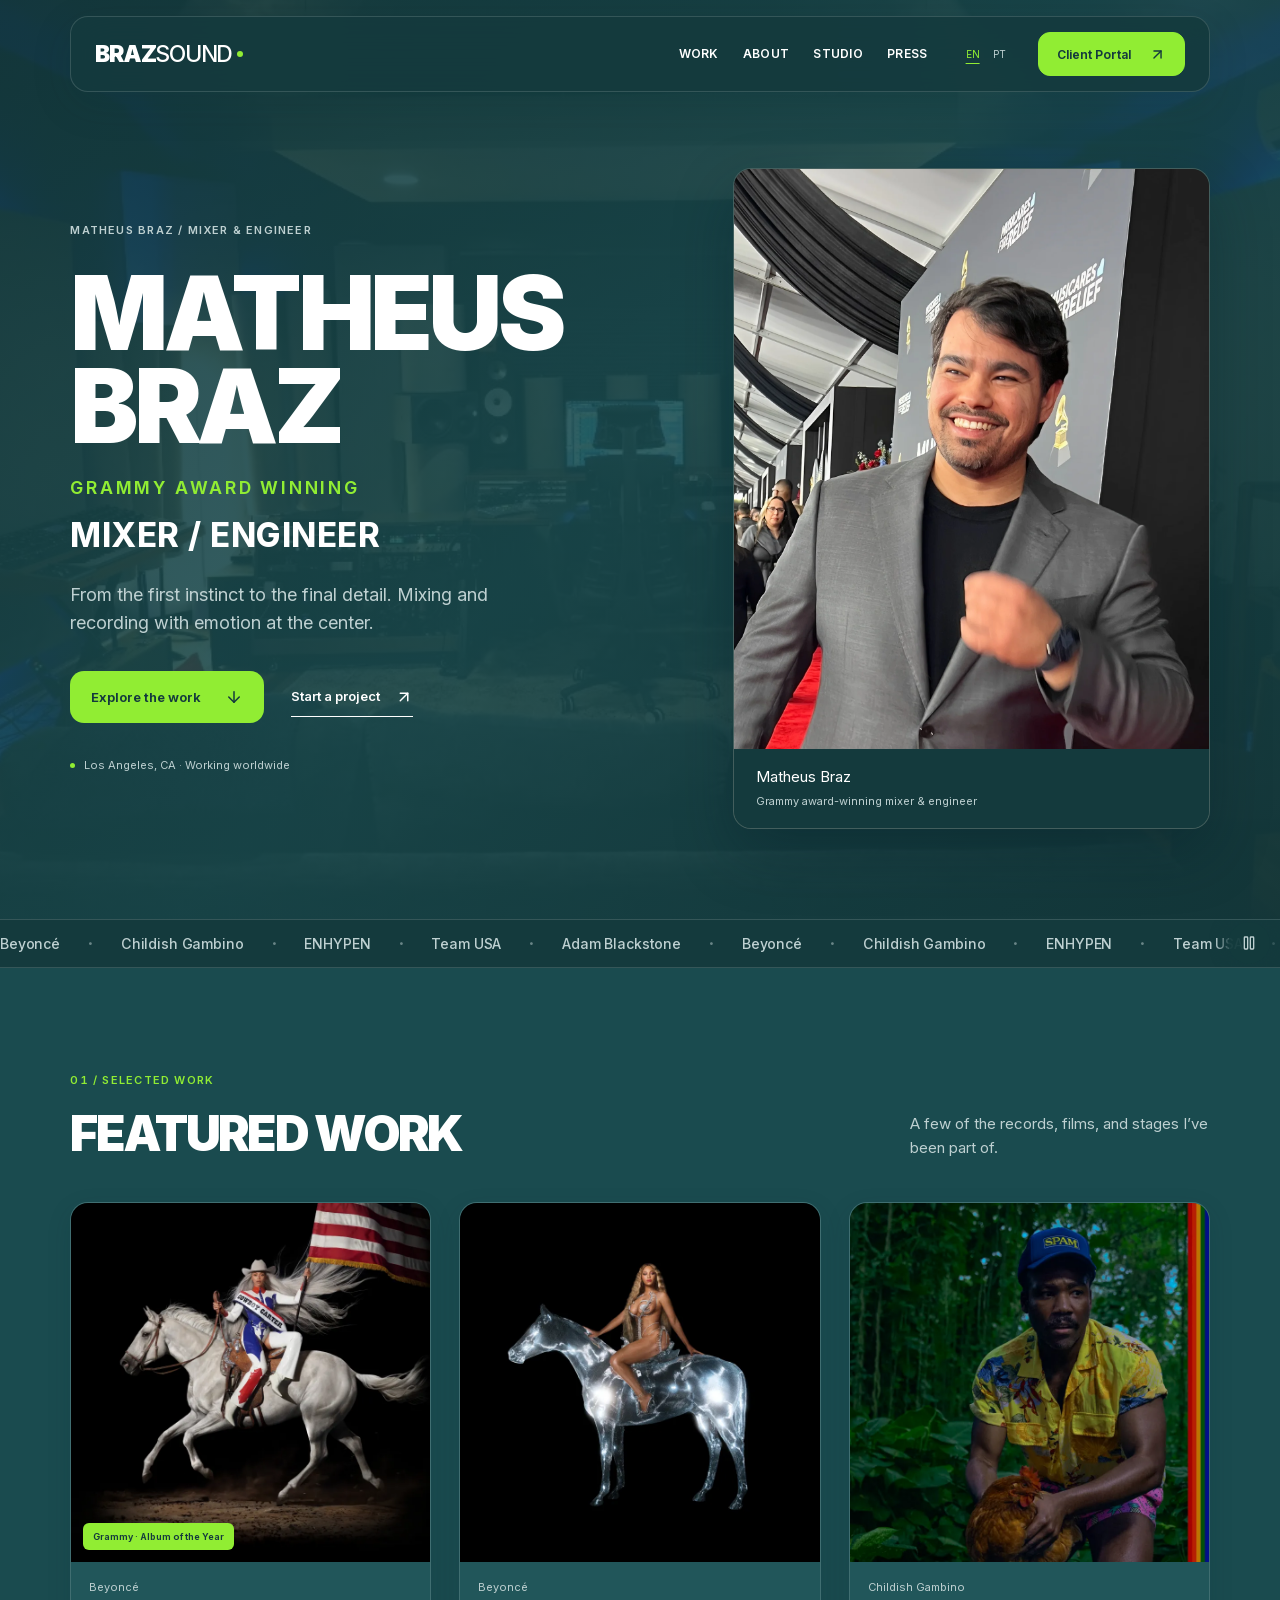
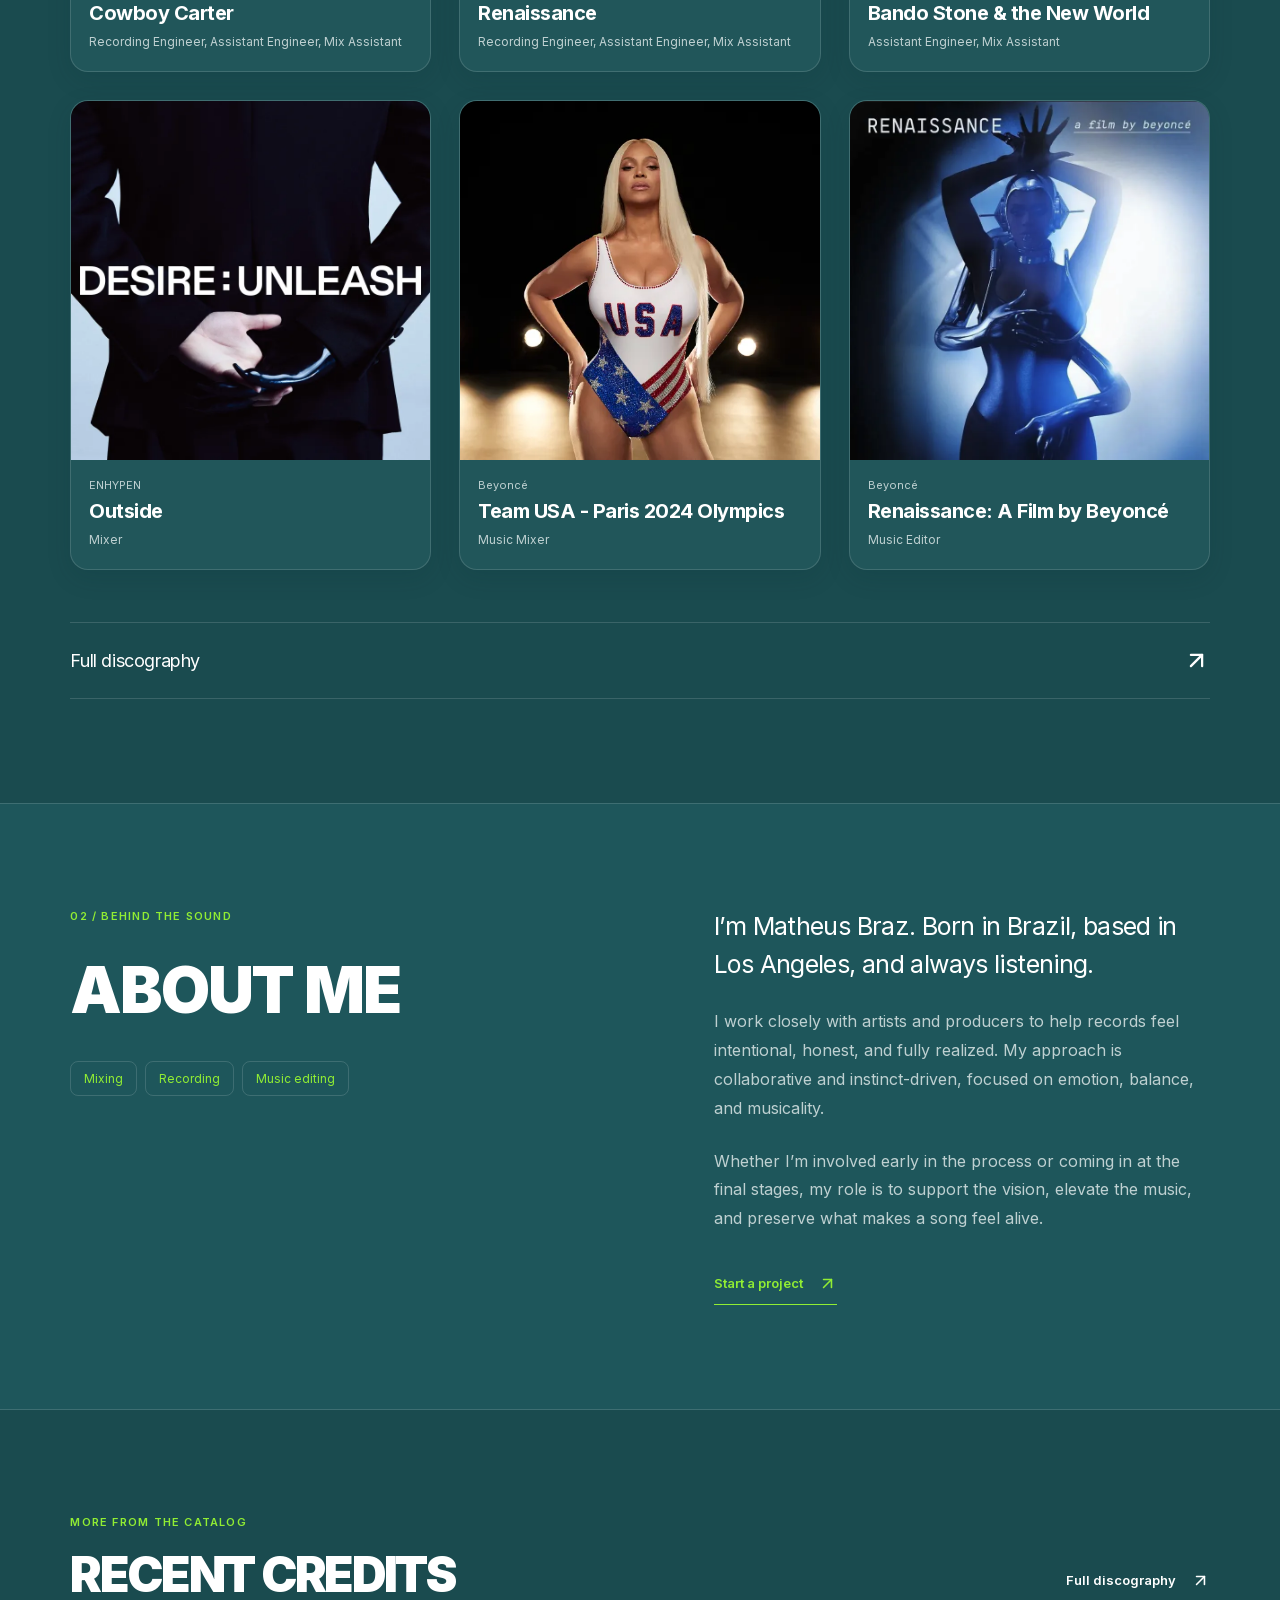
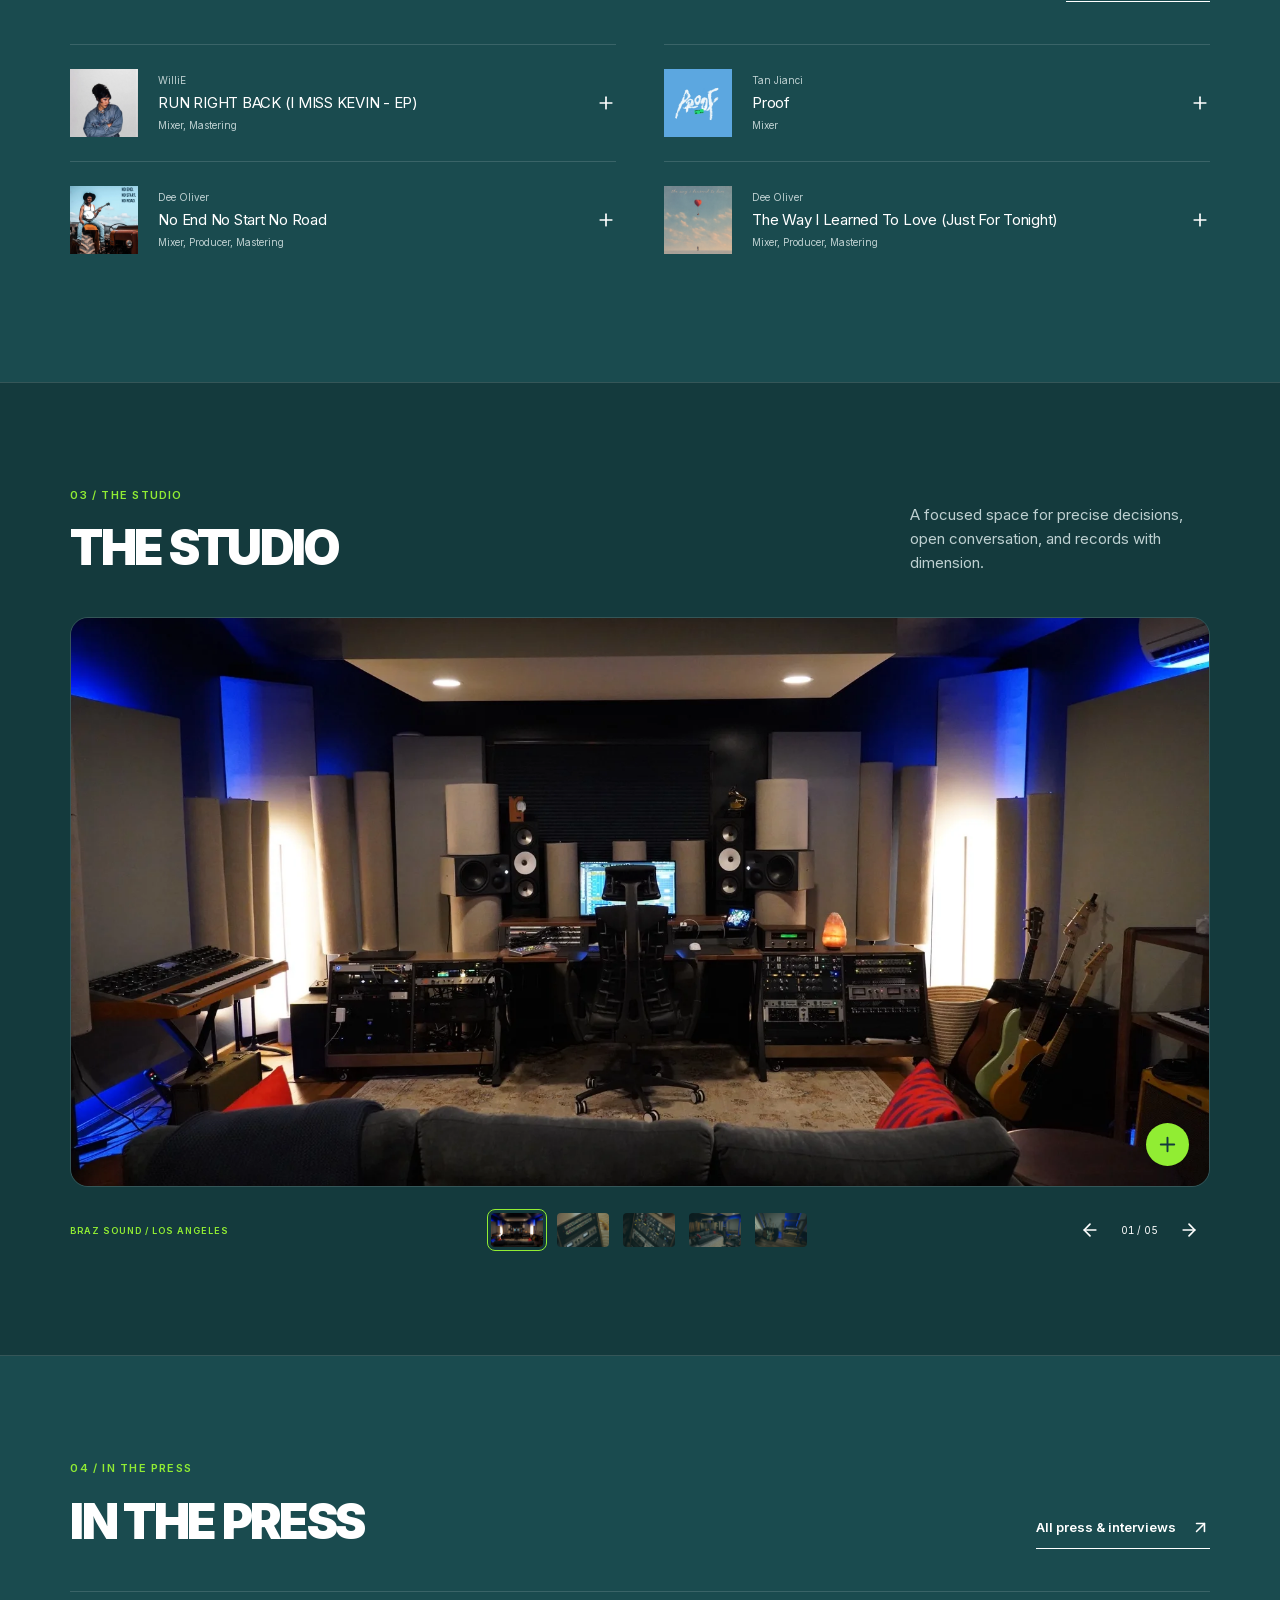
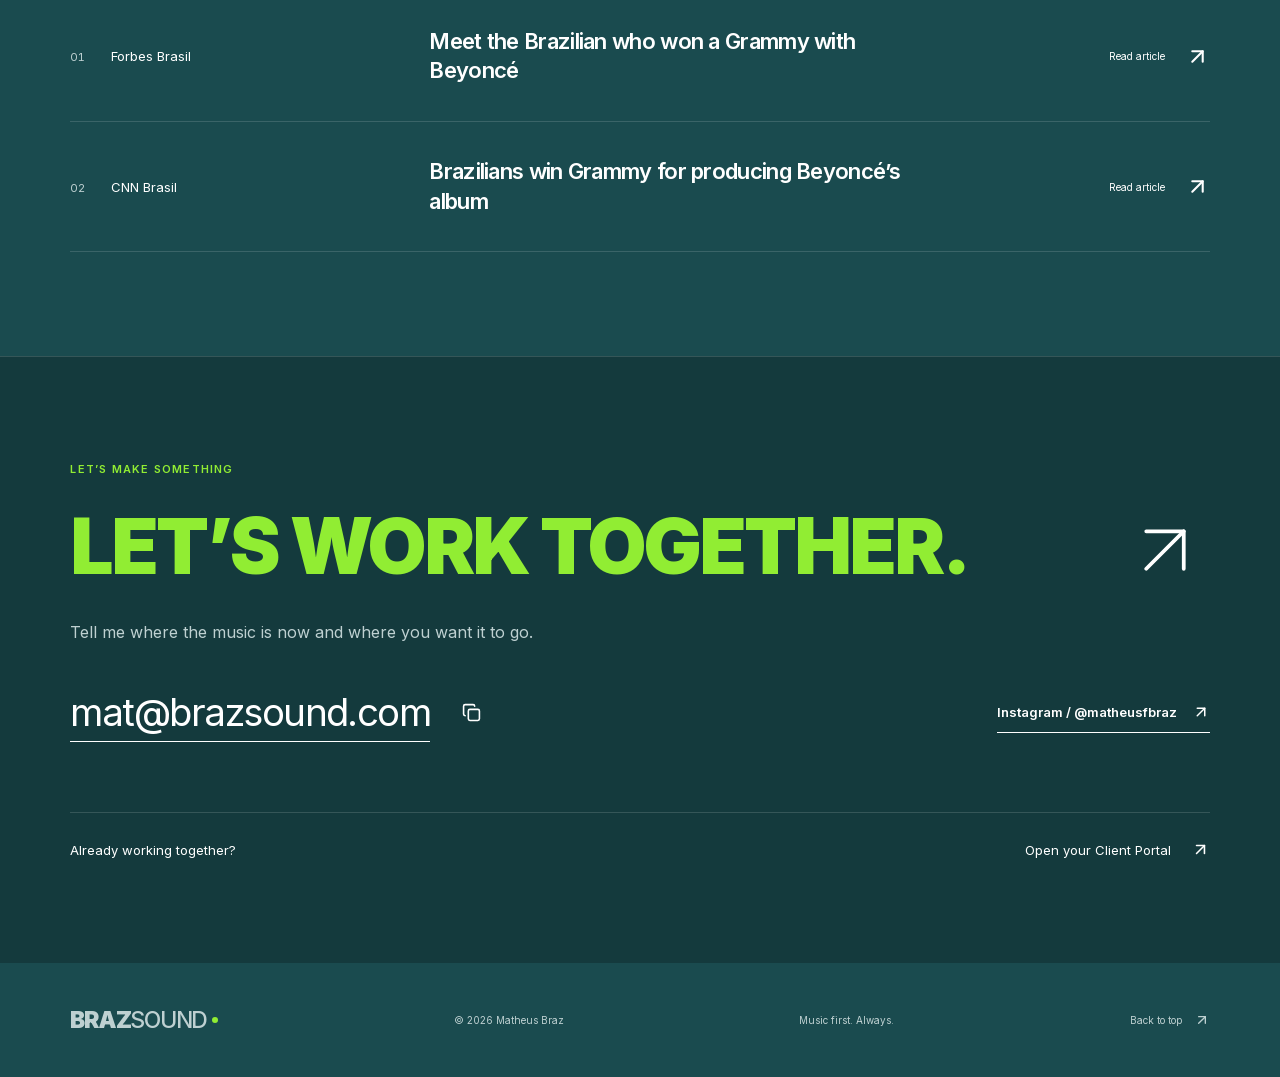
==== commit 4c954ab8: "Remove the star from the portrait caption" ====
--- a/index.html
+++ b/index.html
@@ -1 +1 @@
-<!DOCTYPE html><html lang="en"><head><meta charSet="utf-8"/><meta name="viewport" content="width=device-width, initial-scale=1"/><link rel="preload" href="/_next/static/media/1bffadaabf893a1e-s.p.3-6t-g6q0vh0a.woff2" as="font" crossorigin="" type="font/woff2"/><link rel="preload" href="/_next/static/media/83afe278b6a6bb3c-s.p.2bn3s6zvc0dyp.woff2" as="font" crossorigin="" type="font/woff2"/><link rel="preload" as="image" href="/portfolio/matheus-braz.webp" fetchPriority="high"/><link rel="stylesheet" href="/_next/static/chunks/1reohtgaob0m7.css" data-precedence="next"/><link rel="stylesheet" href="/_next/static/chunks/0ozsbifdz4li4.css" data-precedence="next"/><link rel="preload" as="script" fetchPriority="low" href="/_next/static/chunks/3l04zcqx63h3y.js"/><script src="/_next/static/chunks/2m912stn0vfa6.js" async=""></script><script src="/_next/static/chunks/1mh6a-0e61pyc.js" async=""></script><script src="/_next/static/chunks/turbopack-0lalso72z2cic.js" async=""></script><script src="/_next/static/chunks/0h2qsuyze9ds1.js" async=""></script><script src="/_next/static/chunks/3jwje6dy2yq19.js" async=""></script><title>BRAZ SOUND — Matheus Braz / Mixer &amp; Engineer</title><meta name="description" content="Grammy award-winning mixer and recording engineer. Selected work, discography, studio, and contact."/><meta name="robots" content="index, follow"/><link rel="canonical" href="https://brazsound.com/"/><meta property="og:title" content="BRAZ SOUND — Matheus Braz / Mixer &amp; Engineer"/><meta property="og:description" content="Grammy award-winning mixer and recording engineer. Selected work, discography, studio, and contact."/><meta property="og:site_name" content="BRAZ SOUND"/><meta property="og:image" content="https://brazsound.com/portfolio/matheus-braz.webp"/><meta property="og:image:width" content="1437"/><meta property="og:image:height" content="2439"/><meta property="og:image:alt" content="Matheus Braz at the Grammy Awards"/><meta property="og:type" content="website"/><meta name="twitter:card" content="summary_large_image"/><meta name="twitter:title" content="BRAZ SOUND — Matheus Braz / Mixer &amp; Engineer"/><meta name="twitter:description" content="Grammy award-winning mixer and recording engineer. Selected work, discography, studio, and contact."/><meta name="twitter:image" content="https://brazsound.com/portfolio/matheus-braz.webp"/><meta name="twitter:image:alt" content="Matheus Braz at the Grammy Awards"/><meta name="twitter:image:width" content="1437"/><meta name="twitter:image:height" content="2439"/><link rel="icon" href="/portfolio/favicon.png"/><link rel="apple-touch-icon" href="/portfolio/favicon.png"/><meta name="next-size-adjust" content=""/><script src="/_next/static/chunks/0cz1d0mv5g_q7.js" noModule=""></script></head><body><div hidden=""><!--$--><!--/$--></div><div class="bs-site inter_8569e9a3-module__NFj-UW__variable" lang="en" style="--bs-hero-image:url(&quot;/portfolio/studio-background.webp&quot;)" id="top"><a class="bs-skip" href="#main-content">Skip to content</a><header class="bs-header"><a class="bs-wordmark" href="/" aria-label="BRAZ SOUND — Home">BRAZ<span>SOUND</span><i aria-hidden="true"></i></a><nav class="bs-desktop-nav" aria-label="Main navigation"><a href="#work">Work</a><a href="#about">About</a><a href="#studio">Studio</a><a href="#press">Press</a></nav><div class="bs-header-actions"><div class="bs-language" role="group" aria-label="Language"><button aria-pressed="true">EN</button><button aria-pressed="false">PT</button></div><a class="bs-room-link" href="https://client.brazsound.com">Client Portal<svg xmlns="http://www.w3.org/2000/svg" width="17" height="17" viewBox="0 0 24 24" fill="none" stroke="currentColor" stroke-width="2" stroke-linecap="round" stroke-linejoin="round" class="lucide lucide-arrow-up-right" aria-hidden="true"><path d="M7 7h10v10"></path><path d="M7 17 17 7"></path></svg></a><button class="bs-menu-toggle" aria-label="Open navigation" aria-controls="bs-mobile-menu" aria-expanded="false"><svg xmlns="http://www.w3.org/2000/svg" width="25" height="25" viewBox="0 0 24 24" fill="none" stroke="currentColor" stroke-width="2" stroke-linecap="round" stroke-linejoin="round" class="lucide lucide-menu" aria-hidden="true"><path d="M4 5h16"></path><path d="M4 12h16"></path><path d="M4 19h16"></path></svg></button></div></header><dialog id="bs-mobile-menu" class="bs-menu" aria-label="Open navigation"><div class="bs-menu-heading"><span class="bs-wordmark">BRAZ<span>SOUND</span></span><button class="bs-icon-button" aria-label="Close"><svg xmlns="http://www.w3.org/2000/svg" width="24" height="24" viewBox="0 0 24 24" fill="none" stroke="currentColor" stroke-width="2" stroke-linecap="round" stroke-linejoin="round" class="lucide lucide-x" aria-hidden="true"><path d="M18 6 6 18"></path><path d="m6 6 12 12"></path></svg></button></div><nav><a href="#work">Work<svg xmlns="http://www.w3.org/2000/svg" width="23" height="23" viewBox="0 0 24 24" fill="none" stroke="currentColor" stroke-width="2" stroke-linecap="round" stroke-linejoin="round" class="lucide lucide-arrow-up-right" aria-hidden="true"><path d="M7 7h10v10"></path><path d="M7 17 17 7"></path></svg></a><a href="#about">About<svg xmlns="http://www.w3.org/2000/svg" width="23" height="23" viewBox="0 0 24 24" fill="none" stroke="currentColor" stroke-width="2" stroke-linecap="round" stroke-linejoin="round" class="lucide lucide-arrow-up-right" aria-hidden="true"><path d="M7 7h10v10"></path><path d="M7 17 17 7"></path></svg></a><a href="/discography">Full discography<svg xmlns="http://www.w3.org/2000/svg" width="23" height="23" viewBox="0 0 24 24" fill="none" stroke="currentColor" stroke-width="2" stroke-linecap="round" stroke-linejoin="round" class="lucide lucide-arrow-up-right" aria-hidden="true"><path d="M7 7h10v10"></path><path d="M7 17 17 7"></path></svg></a><a href="#studio">Studio<svg xmlns="http://www.w3.org/2000/svg" width="23" height="23" viewBox="0 0 24 24" fill="none" stroke="currentColor" stroke-width="2" stroke-linecap="round" stroke-linejoin="round" class="lucide lucide-arrow-up-right" aria-hidden="true"><path d="M7 7h10v10"></path><path d="M7 17 17 7"></path></svg></a><a href="#press">Press<svg xmlns="http://www.w3.org/2000/svg" width="23" height="23" viewBox="0 0 24 24" fill="none" stroke="currentColor" stroke-width="2" stroke-linecap="round" stroke-linejoin="round" class="lucide lucide-arrow-up-right" aria-hidden="true"><path d="M7 7h10v10"></path><path d="M7 17 17 7"></path></svg></a><a href="#contact">Contact<svg xmlns="http://www.w3.org/2000/svg" width="23" height="23" viewBox="0 0 24 24" fill="none" stroke="currentColor" stroke-width="2" stroke-linecap="round" stroke-linejoin="round" class="lucide lucide-arrow-up-right" aria-hidden="true"><path d="M7 7h10v10"></path><path d="M7 17 17 7"></path></svg></a></nav><div class="bs-menu-bottom"><div class="bs-language" role="group" aria-label="Language"><button aria-pressed="true">EN</button><button aria-pressed="false">PT</button></div><a class="bs-button" href="https://client.brazsound.com">Client Portal<svg xmlns="http://www.w3.org/2000/svg" width="18" height="18" viewBox="0 0 24 24" fill="none" stroke="currentColor" stroke-width="2" stroke-linecap="round" stroke-linejoin="round" class="lucide lucide-arrow-up-right" aria-hidden="true"><path d="M7 7h10v10"></path><path d="M7 17 17 7"></path></svg></a></div></dialog><main id="main-content"><section class="bs-hero bs-wrap"><div class="bs-hero-copy"><p class="bs-kicker">MATHEUS BRAZ / MIXER &amp; ENGINEER</p><h1>Matheus<br/><span>Braz</span></h1><p class="bs-hero-award">Grammy award winning</p><p class="bs-hero-role">Mixer / Engineer</p><p class="bs-hero-intro">From the first instinct to the final detail. Mixing and recording with emotion at the center.</p><div class="bs-hero-buttons"><a href="#work" class="bs-button">Explore the work<svg xmlns="http://www.w3.org/2000/svg" width="18" height="18" viewBox="0 0 24 24" fill="none" stroke="currentColor" stroke-width="2" stroke-linecap="round" stroke-linejoin="round" class="lucide lucide-arrow-down" aria-hidden="true"><path d="M12 5v14"></path><path d="m19 12-7 7-7-7"></path></svg></a><a href="#contact" class="bs-text-link">Start a project<svg xmlns="http://www.w3.org/2000/svg" width="18" height="18" viewBox="0 0 24 24" fill="none" stroke="currentColor" stroke-width="2" stroke-linecap="round" stroke-linejoin="round" class="lucide lucide-arrow-up-right" aria-hidden="true"><path d="M7 7h10v10"></path><path d="M7 17 17 7"></path></svg></a></div><div class="bs-hero-location"><span class="bs-location-dot" aria-hidden="true"></span>Los Angeles, CA · Working worldwide</div></div><figure class="bs-portrait" data-portfolio-photo="portrait"><img src="/portfolio/matheus-braz.webp" alt="Matheus Braz at the Grammy Awards" width="1437" height="2439" fetchPriority="high"/><figcaption><span>Matheus Braz<small>Grammy award-winning mixer &amp; engineer</small></span><span class="bs-portrait-symbol" aria-hidden="true">✳</span></figcaption></figure></section><section id="artists" class="bs-artist-strip" aria-label="Artists I have worked with"><ul class="bs-ticker-accessible"><li>Beyoncé</li><li>Childish Gambino</li><li>ENHYPEN</li><li>Team USA</li><li>Adam Blackstone</li></ul><div class="bs-ticker-track" aria-hidden="true" style="animation-duration:30s;animation-play-state:running"><div class="bs-ticker-group"><div class="bs-ticker-sequence"><span>Beyoncé</span><span>Childish Gambino</span><span>ENHYPEN</span><span>Team USA</span><span>Adam Blackstone</span></div></div><div class="bs-ticker-group"><div class="bs-ticker-sequence"><span>Beyoncé</span><span>Childish Gambino</span><span>ENHYPEN</span><span>Team USA</span><span>Adam Blackstone</span></div></div></div><button class="bs-ticker-pause" aria-label="Pause artist ticker" title="Pause"><svg xmlns="http://www.w3.org/2000/svg" width="16" height="16" viewBox="0 0 24 24" fill="none" stroke="currentColor" stroke-width="2" stroke-linecap="round" stroke-linejoin="round" class="lucide lucide-pause" aria-hidden="true"><rect x="14" y="3" width="5" height="18" rx="1"></rect><rect x="5" y="3" width="5" height="18" rx="1"></rect></svg></button></section><section id="work" class="bs-work bs-wrap bs-section"><div class="bs-section-heading"><div><p class="bs-kicker">01 / <!-- -->SELECTED WORK</p><h2>Featured work</h2></div><p>A few of the records, films, and stages I’ve been part of.</p></div><div class="bs-credit-grid"><button class="bs-credit" data-portfolio-credit="credit-10" aria-label="View credit: Cowboy Carter — Beyoncé"><div class="bs-cover"><img src="/portfolio/credit-10.webp" alt="Cowboy Carter — Beyoncé" loading="lazy" decoding="async" width="640" height="640"/><span class="bs-cover-open" aria-hidden="true"><svg xmlns="http://www.w3.org/2000/svg" width="22" height="22" viewBox="0 0 24 24" fill="none" stroke="currentColor" stroke-width="2" stroke-linecap="round" stroke-linejoin="round" class="lucide lucide-plus" aria-hidden="true"><path d="M5 12h14"></path><path d="M12 5v14"></path></svg></span><span class="bs-award-label">Grammy · Album of the Year</span></div><div class="bs-credit-top"><span>Beyoncé</span></div><h3>Cowboy Carter</h3><p>Recording Engineer, Assistant Engineer, Mix Assistant</p></button><button class="bs-credit" data-portfolio-credit="credit-19" aria-label="View credit: Renaissance — Beyoncé"><div class="bs-cover"><img src="/portfolio/credit-19.webp" alt="Renaissance — Beyoncé" loading="lazy" decoding="async" width="640" height="640"/><span class="bs-cover-open" aria-hidden="true"><svg xmlns="http://www.w3.org/2000/svg" width="22" height="22" viewBox="0 0 24 24" fill="none" stroke="currentColor" stroke-width="2" stroke-linecap="round" stroke-linejoin="round" class="lucide lucide-plus" aria-hidden="true"><path d="M5 12h14"></path><path d="M12 5v14"></path></svg></span></div><div class="bs-credit-top"><span>Beyoncé</span></div><h3>Renaissance</h3><p>Recording Engineer, Assistant Engineer, Mix Assistant</p></button><button class="bs-credit" data-portfolio-credit="credit-14" aria-label="View credit: Bando Stone &amp; the New World — Childish Gambino"><div class="bs-cover"><img src="/portfolio/credit-14.webp" alt="Bando Stone &amp; the New World — Childish Gambino" loading="lazy" decoding="async" width="640" height="640"/><span class="bs-cover-open" aria-hidden="true"><svg xmlns="http://www.w3.org/2000/svg" width="22" height="22" viewBox="0 0 24 24" fill="none" stroke="currentColor" stroke-width="2" stroke-linecap="round" stroke-linejoin="round" class="lucide lucide-plus" aria-hidden="true"><path d="M5 12h14"></path><path d="M12 5v14"></path></svg></span></div><div class="bs-credit-top"><span>Childish Gambino</span></div><h3>Bando Stone &amp; the New World</h3><p>Assistant Engineer, Mix Assistant</p></button><button class="bs-credit" data-portfolio-credit="credit-06" aria-label="View credit: Outside — ENHYPEN"><div class="bs-cover"><img src="/portfolio/credit-06.webp" alt="Outside — ENHYPEN" loading="lazy" decoding="async" width="640" height="640"/><span class="bs-cover-open" aria-hidden="true"><svg xmlns="http://www.w3.org/2000/svg" width="22" height="22" viewBox="0 0 24 24" fill="none" stroke="currentColor" stroke-width="2" stroke-linecap="round" stroke-linejoin="round" class="lucide lucide-plus" aria-hidden="true"><path d="M5 12h14"></path><path d="M12 5v14"></path></svg></span></div><div class="bs-credit-top"><span>ENHYPEN</span></div><h3>Outside</h3><p>Mixer</p></button><button class="bs-credit" data-portfolio-credit="credit-12" aria-label="View credit: Team USA - Paris 2024 Olympics — Beyoncé"><div class="bs-cover"><img src="/portfolio/credit-12.webp" alt="Team USA - Paris 2024 Olympics — Beyoncé" loading="lazy" decoding="async" width="640" height="640"/><span class="bs-cover-open" aria-hidden="true"><svg xmlns="http://www.w3.org/2000/svg" width="22" height="22" viewBox="0 0 24 24" fill="none" stroke="currentColor" stroke-width="2" stroke-linecap="round" stroke-linejoin="round" class="lucide lucide-plus" aria-hidden="true"><path d="M5 12h14"></path><path d="M12 5v14"></path></svg></span></div><div class="bs-credit-top"><span>Beyoncé</span></div><h3>Team USA - Paris 2024 Olympics</h3><p>Music Mixer</p></button><button class="bs-credit" data-portfolio-credit="credit-16" aria-label="View credit: Renaissance: A Film by Beyoncé — Beyoncé"><div class="bs-cover"><img src="/portfolio/credit-16.webp" alt="Renaissance: A Film by Beyoncé — Beyoncé" loading="lazy" decoding="async" width="640" height="640"/><span class="bs-cover-open" aria-hidden="true"><svg xmlns="http://www.w3.org/2000/svg" width="22" height="22" viewBox="0 0 24 24" fill="none" stroke="currentColor" stroke-width="2" stroke-linecap="round" stroke-linejoin="round" class="lucide lucide-plus" aria-hidden="true"><path d="M5 12h14"></path><path d="M12 5v14"></path></svg></span></div><div class="bs-credit-top"><span>Beyoncé</span></div><h3>Renaissance: A Film by Beyoncé</h3><p>Music Editor</p></button></div><a href="/discography" class="bs-collection-link"><span>Full discography</span><svg xmlns="http://www.w3.org/2000/svg" width="27" height="27" viewBox="0 0 24 24" fill="none" stroke="currentColor" stroke-width="2" stroke-linecap="round" stroke-linejoin="round" class="lucide lucide-arrow-up-right" aria-hidden="true"><path d="M7 7h10v10"></path><path d="M7 17 17 7"></path></svg></a></section><section id="about" class="bs-about"><div class="bs-wrap bs-section bs-about-grid"><div><p class="bs-kicker">02 / <!-- -->BEHIND THE SOUND</p><h2>About me</h2><div class="bs-practice"><span>Mixing</span><span>Recording</span><span>Music editing</span></div></div><div class="bs-about-story"><p class="bs-about-intro">I’m Matheus Braz. Born in Brazil, based in Los Angeles, and always listening.</p><p>I work closely with artists and producers to help records feel intentional, honest, and fully realized. My approach is collaborative and instinct-driven, focused on emotion, balance, and musicality.</p><p>Whether I’m involved early in the process or coming in at the final stages, my role is to support the vision, elevate the music, and preserve what makes a song feel alive.</p><a href="#contact" class="bs-text-link">Start a project<svg xmlns="http://www.w3.org/2000/svg" width="19" height="19" viewBox="0 0 24 24" fill="none" stroke="currentColor" stroke-width="2" stroke-linecap="round" stroke-linejoin="round" class="lucide lucide-arrow-up-right" aria-hidden="true"><path d="M7 7h10v10"></path><path d="M7 17 17 7"></path></svg></a></div></div></section><section class="bs-latest bs-wrap bs-section"><div class="bs-section-heading"><div><p class="bs-kicker">MORE FROM THE CATALOG</p><h2>Recent credits</h2></div><a href="/discography" class="bs-text-link">Full discography<svg xmlns="http://www.w3.org/2000/svg" width="19" height="19" viewBox="0 0 24 24" fill="none" stroke="currentColor" stroke-width="2" stroke-linecap="round" stroke-linejoin="round" class="lucide lucide-arrow-up-right" aria-hidden="true"><path d="M7 7h10v10"></path><path d="M7 17 17 7"></path></svg></a></div><div class="bs-latest-list"><button data-portfolio-credit="credit-01"><img src="/portfolio/credit-01.webp" width="76" height="76" alt="" loading="lazy"/><span><small>WilliE</small><strong>RUN RIGHT BACK (I MISS KEVIN - EP)</strong><em>Mixer, Mastering</em></span><svg xmlns="http://www.w3.org/2000/svg" width="20" height="20" viewBox="0 0 24 24" fill="none" stroke="currentColor" stroke-width="2" stroke-linecap="round" stroke-linejoin="round" class="lucide lucide-plus" aria-hidden="true"><path d="M5 12h14"></path><path d="M12 5v14"></path></svg></button><button data-portfolio-credit="credit-02"><img src="/portfolio/credit-02.webp" width="76" height="76" alt="" loading="lazy"/><span><small>Tan Jianci</small><strong>Proof</strong><em>Mixer</em></span><svg xmlns="http://www.w3.org/2000/svg" width="20" height="20" viewBox="0 0 24 24" fill="none" stroke="currentColor" stroke-width="2" stroke-linecap="round" stroke-linejoin="round" class="lucide lucide-plus" aria-hidden="true"><path d="M5 12h14"></path><path d="M12 5v14"></path></svg></button><button data-portfolio-credit="credit-03"><img src="/portfolio/credit-03.webp" width="76" height="76" alt="" loading="lazy"/><span><small>Dee Oliver</small><strong>No End No Start No Road</strong><em>Mixer, Producer, Mastering</em></span><svg xmlns="http://www.w3.org/2000/svg" width="20" height="20" viewBox="0 0 24 24" fill="none" stroke="currentColor" stroke-width="2" stroke-linecap="round" stroke-linejoin="round" class="lucide lucide-plus" aria-hidden="true"><path d="M5 12h14"></path><path d="M12 5v14"></path></svg></button><button data-portfolio-credit="credit-04"><img src="/portfolio/credit-04.webp" width="76" height="76" alt="" loading="lazy"/><span><small>Dee Oliver</small><strong>The Way I Learned To Love (Just For Tonight)</strong><em>Mixer, Producer, Mastering</em></span><svg xmlns="http://www.w3.org/2000/svg" width="20" height="20" viewBox="0 0 24 24" fill="none" stroke="currentColor" stroke-width="2" stroke-linecap="round" stroke-linejoin="round" class="lucide lucide-plus" aria-hidden="true"><path d="M5 12h14"></path><path d="M12 5v14"></path></svg></button></div></section><section id="studio" class="bs-studio"><div class="bs-wrap bs-section"><div class="bs-section-heading"><div><p class="bs-kicker">03 / <!-- -->THE STUDIO</p><h2>The studio</h2></div><p>A focused space for precise decisions, open conversation, and records with dimension.</p></div><button class="bs-studio-main" data-portfolio-photo="studio-1" aria-label="Enlarge studio photo 1"><img src="/portfolio/studio-01.webp" alt="Studio photo 1 — BRAZ SOUND, Los Angeles" width="1600" height="1067" loading="lazy"/><span class="bs-studio-enlarge" aria-hidden="true"><svg xmlns="http://www.w3.org/2000/svg" width="23" height="23" viewBox="0 0 24 24" fill="none" stroke="currentColor" stroke-width="2" stroke-linecap="round" stroke-linejoin="round" class="lucide lucide-plus" aria-hidden="true"><path d="M5 12h14"></path><path d="M12 5v14"></path></svg></span></button><div class="bs-studio-controls"><span class="bs-kicker">BRAZ SOUND / LOS ANGELES</span><div class="bs-studio-thumbs" role="group" aria-label="Studio"><button aria-label="Studio photo 1" aria-pressed="true"><img src="/portfolio/studio-01.webp" width="64" height="44" alt="" loading="lazy"/></button><button aria-label="Studio photo 2" aria-pressed="false"><img src="/portfolio/studio-02.webp" width="64" height="44" alt="" loading="lazy"/></button><button aria-label="Studio photo 3" aria-pressed="false"><img src="/portfolio/studio-03.webp" width="64" height="44" alt="" loading="lazy"/></button><button aria-label="Studio photo 4" aria-pressed="false"><img src="/portfolio/studio-04.webp" width="64" height="44" alt="" loading="lazy"/></button><button aria-label="Studio photo 5" aria-pressed="false"><img src="/portfolio/studio-05.webp" width="64" height="44" alt="" loading="lazy"/></button></div><div class="bs-studio-arrows"><button class="bs-icon-button" aria-label="Previous photo"><svg xmlns="http://www.w3.org/2000/svg" width="20" height="20" viewBox="0 0 24 24" fill="none" stroke="currentColor" stroke-width="2" stroke-linecap="round" stroke-linejoin="round" class="lucide lucide-arrow-left" aria-hidden="true"><path d="m12 19-7-7 7-7"></path><path d="M19 12H5"></path></svg></button><span aria-live="polite">01<!-- --> <!-- -->/ <!-- -->05</span><button class="bs-icon-button" aria-label="Next photo"><svg xmlns="http://www.w3.org/2000/svg" width="20" height="20" viewBox="0 0 24 24" fill="none" stroke="currentColor" stroke-width="2" stroke-linecap="round" stroke-linejoin="round" class="lucide lucide-arrow-right" aria-hidden="true"><path d="M5 12h14"></path><path d="m12 5 7 7-7 7"></path></svg></button></div></div></div></section><section id="press" class="bs-wrap bs-section"><div class="bs-section-heading"><div><p class="bs-kicker">04 / <!-- -->IN THE PRESS</p><h2>In the press</h2></div><a href="/media" class="bs-text-link">All press &amp; interviews<svg xmlns="http://www.w3.org/2000/svg" width="19" height="19" viewBox="0 0 24 24" fill="none" stroke="currentColor" stroke-width="2" stroke-linecap="round" stroke-linejoin="round" class="lucide lucide-arrow-up-right" aria-hidden="true"><path d="M7 7h10v10"></path><path d="M7 17 17 7"></path></svg></a></div><div class="bs-press-list"><a data-portfolio-press="press-1" href="https://forbes.com.br/carreira/2025/02/conheca-o-brasileiro-que-ganhou-grammy-junto-com-beyonce/" target="_blank" rel="noopener noreferrer"><span class="bs-press-outlet"><span class="bs-number">0<!-- -->1</span>Forbes Brasil</span><h3>Meet the Brazilian who won a Grammy with Beyoncé</h3><span class="bs-press-action"><span>Read article</span><svg xmlns="http://www.w3.org/2000/svg" width="25" height="25" viewBox="0 0 24 24" fill="none" stroke="currentColor" stroke-width="2" stroke-linecap="round" stroke-linejoin="round" class="lucide lucide-arrow-up-right" aria-hidden="true"><path d="M7 7h10v10"></path><path d="M7 17 17 7"></path></svg></span></a><a data-portfolio-press="press-2" href="https://www.cnnbrasil.com.br/entretenimento/grammy-2025-brasileiros-levam-premio-por-produzir-album-de-beyonce/" target="_blank" rel="noopener noreferrer"><span class="bs-press-outlet"><span class="bs-number">0<!-- -->2</span>CNN Brasil</span><h3>Brazilians win Grammy for producing Beyoncé’s album</h3><span class="bs-press-action"><span>Read article</span><svg xmlns="http://www.w3.org/2000/svg" width="25" height="25" viewBox="0 0 24 24" fill="none" stroke="currentColor" stroke-width="2" stroke-linecap="round" stroke-linejoin="round" class="lucide lucide-arrow-up-right" aria-hidden="true"><path d="M7 7h10v10"></path><path d="M7 17 17 7"></path></svg></span></a></div></section><section id="contact" class="bs-contact"><div class="bs-wrap bs-section"><p class="bs-kicker">LET’S MAKE SOMETHING</p><div class="bs-contact-heading"><h2>Let’s work together.</h2><svg xmlns="http://www.w3.org/2000/svg" width="24" height="24" viewBox="0 0 24 24" fill="none" stroke="currentColor" stroke-width="2" stroke-linecap="round" stroke-linejoin="round" class="lucide lucide-arrow-up-right" aria-hidden="true"><path d="M7 7h10v10"></path><path d="M7 17 17 7"></path></svg></div><p class="bs-contact-intro">Tell me where the music is now and where you want it to go.</p><div class="bs-contact-actions"><div class="bs-email"><a href="mailto:mat@brazsound.com">mat@brazsound.com</a><button class="bs-icon-button" aria-label="Copy email address"><svg xmlns="http://www.w3.org/2000/svg" width="19" height="19" viewBox="0 0 24 24" fill="none" stroke="currentColor" stroke-width="2" stroke-linecap="round" stroke-linejoin="round" class="lucide lucide-copy" aria-hidden="true"><rect width="14" height="14" x="8" y="8" rx="2" ry="2"></rect><path d="M4 16c-1.1 0-2-.9-2-2V4c0-1.1.9-2 2-2h10c1.1 0 2 .9 2 2"></path></svg></button><span class="bs-copy-status" role="status"></span></div><a class="bs-text-link" href="https://www.instagram.com/matheusfbraz/" target="_blank" rel="noopener noreferrer">Instagram / @matheusfbraz<svg xmlns="http://www.w3.org/2000/svg" width="18" height="18" viewBox="0 0 24 24" fill="none" stroke="currentColor" stroke-width="2" stroke-linecap="round" stroke-linejoin="round" class="lucide lucide-arrow-up-right" aria-hidden="true"><path d="M7 7h10v10"></path><path d="M7 17 17 7"></path></svg></a></div><div class="bs-client-entry"><span>Already working together?</span><a href="https://client.brazsound.com">Open your Client Portal<svg xmlns="http://www.w3.org/2000/svg" width="19" height="19" viewBox="0 0 24 24" fill="none" stroke="currentColor" stroke-width="2" stroke-linecap="round" stroke-linejoin="round" class="lucide lucide-arrow-up-right" aria-hidden="true"><path d="M7 7h10v10"></path><path d="M7 17 17 7"></path></svg></a></div></div></section></main><footer class="bs-footer bs-wrap"><a class="bs-wordmark" href="/">BRAZ<span>SOUND</span><i aria-hidden="true"></i></a><span>© <!-- -->2026<!-- --> Matheus Braz</span><span>Music first. Always.</span><a href="#top">Back to top<svg xmlns="http://www.w3.org/2000/svg" width="16" height="16" viewBox="0 0 24 24" fill="none" stroke="currentColor" stroke-width="2" stroke-linecap="round" stroke-linejoin="round" class="lucide lucide-arrow-up-right" aria-hidden="true"><path d="M7 7h10v10"></path><path d="M7 17 17 7"></path></svg></a></footer><dialog class="bs-lightbox" aria-label="Studio"><div class="bs-lightbox-toolbar"><span>Studio<!-- --> <span aria-live="polite">/ 0<!-- -->1</span></span><button class="bs-icon-button" autofocus="" aria-label="Close"><svg xmlns="http://www.w3.org/2000/svg" width="24" height="24" viewBox="0 0 24 24" fill="none" stroke="currentColor" stroke-width="2" stroke-linecap="round" stroke-linejoin="round" class="lucide lucide-x" aria-hidden="true"><path d="M18 6 6 18"></path><path d="m6 6 12 12"></path></svg></button></div><img src="/portfolio/studio-01.webp" width="1600" height="1067" alt="Studio photo 1 — BRAZ SOUND, Los Angeles" loading="lazy"/><div class="bs-lightbox-controls"><button class="bs-text-link"><svg xmlns="http://www.w3.org/2000/svg" width="18" height="18" viewBox="0 0 24 24" fill="none" stroke="currentColor" stroke-width="2" stroke-linecap="round" stroke-linejoin="round" class="lucide lucide-arrow-left" aria-hidden="true"><path d="m12 19-7-7 7-7"></path><path d="M19 12H5"></path></svg>Previous photo</button><button class="bs-text-link">Next photo<svg xmlns="http://www.w3.org/2000/svg" width="18" height="18" viewBox="0 0 24 24" fill="none" stroke="currentColor" stroke-width="2" stroke-linecap="round" stroke-linejoin="round" class="lucide lucide-arrow-right" aria-hidden="true"><path d="M5 12h14"></path><path d="m12 5 7 7-7 7"></path></svg></button></div></dialog><dialog class="bs-credit-dialog" aria-labelledby="bs-credit-dialog-title"><button class="bs-dialog-close bs-icon-button" autofocus="" aria-label="Close"><svg xmlns="http://www.w3.org/2000/svg" width="24" height="24" viewBox="0 0 24 24" fill="none" stroke="currentColor" stroke-width="2" stroke-linecap="round" stroke-linejoin="round" class="lucide lucide-x" aria-hidden="true"><path d="M18 6 6 18"></path><path d="m6 6 12 12"></path></svg></button></dialog></div><!--$--><!--/$--><script src="/_next/static/chunks/3l04zcqx63h3y.js" id="_R_" async=""></script><script>(self.__next_f=self.__next_f||[]).push([0])</script><script>self.__next_f.push([1,"1:\"$Sreact.fragment\"\n2:I[39756,[\"/_next/static/chunks/0h2qsuyze9ds1.js\"],\"default\"]\n3:I[37457,[\"/_next/static/chunks/0h2qsuyze9ds1.js\"],\"default\"]\n4:I[87961,[\"/_next/static/chunks/0h2qsuyze9ds1.js\",\"/_next/static/chunks/3jwje6dy2yq19.js\"],\"PublicHome\"]\n5:I[97367,[\"/_next/static/chunks/0h2qsuyze9ds1.js\"],\"OutletBoundary\"]\n6:\"$Sreact.suspense\"\n8:I[97367,[\"/_next/static/chunks/0h2qsuyze9ds1.js\"],\"ViewportBoundary\"]\na:I[97367,[\"/_next/static/chunks/0h2qsuyze9ds1.js\"],\"MetadataBoundary\"]\nc:I[68027,[\"/_next/static/chunks/0h2qsuyze9ds1.js\"],\"default\",1]\n:HL[\"/_next/static/chunks/1reohtgaob0m7.css\",\"style\"]\n:HL[\"/_next/static/media/1bffadaabf893a1e-s.p.3-6t-g6q0vh0a.woff2\",\"font\",{\"crossOrigin\":\"\",\"type\":\"font/woff2\"}]\n:HL[\"/_next/static/media/83afe278b6a6bb3c-s.p.2bn3s6zvc0dyp.woff2\",\"font\",{\"crossOrigin\":\"\",\"type\":\"font/woff2\"}]\n:HL[\"/_next/static/chunks/0ozsbifdz4li4.css\",\"style\"]\n0:{\"P\":null,\"c\":[\"\",\"\"],\"q\":\"\",\"i\":false,\"f\":[[[\"\",{\"children\":[\"__PAGE__\",{},\"$undefined\",\"$undefined\",4608]},\"$undefined\",\"$undefined\",4624],[[\"$\",\"$1\",\"c\",{\"children\":[[[\"$\",\"link\",\"0\",{\"rel\":\"stylesheet\",\"href\":\"/_next/static/chunks/1reohtgaob0m7.css\",\"precedence\":\"next\",\"crossOrigin\":\"$undefined\",\"nonce\":\"$undefined\"}],[\"$\",\"script\",\"script-0\",{\"src\":\"/_next/static/chunks/0h2qsuyze9ds1.js\",\"async\":true,\"nonce\":\"$undefined\"}]],[\"$\",\"html\",null,{\"lang\":\"en\",\"children\":[\"$\",\"body\",null,{\"children\":[\"$\",\"$L2\",null,{\"parallelRouterKey\":\"children\",\"error\":\"$undefined\",\"errorStyles\":\"$undefined\",\"errorScripts\":\"$undefined\",\"template\":[\"$\",\"$L3\",null,{}],\"templateStyles\":\"$undefined\",\"templateScripts\":\"$undefined\",\"notFound\":[[[\"$\",\"title\",null,{\"children\":\"404: This page could not be found.\"}],[\"$\",\"div\",null,{\"style\":{\"fontFamily\":\"system-ui,\\\"Segoe UI\\\",Roboto,Helvetica,Arial,sans-serif,\\\"Apple Color Emoji\\\",\\\"Segoe UI Emoji\\\"\",\"height\":\"100vh\",\"textAlign\":\"center\",\"display\":\"flex\",\"flexDirection\":\"column\",\"alignItems\":\"center\",\"justifyContent\":\"center\"},\"children\":[\"$\",\"div\",null,{\"children\":[[\"$\",\"style\",null,{\"dangerouslySetInnerHTML\":{\"__html\":\"body{color:#000;background:#fff;margin:0}.next-error-h1{border-right:1px solid rgba(0,0,0,.3)}@media (prefers-color-scheme:dark){body{color:#fff;background:#000}.next-error-h1{border-right:1px solid rgba(255,255,255,.3)}}\"}}],[\"$\",\"h1\",null,{\"className\":\"next-error-h1\",\"style\":{\"display\":\"inline-block\",\"margin\":\"0 20px 0 0\",\"padding\":\"0 23px 0 0\",\"fontSize\":24,\"fontWeight\":500,\"verticalAlign\":\"top\",\"lineHeight\":\"49px\"},\"children\":404}],[\"$\",\"div\",null,{\"style\":{\"display\":\"inline-block\"},\"children\":[\"$\",\"h2\",null,{\"style\":{\"fontSize\":14,\"fontWeight\":400,\"lineHeight\":\"49px\",\"margin\":0},\"children\":\"This page could not be found.\"}]}]]}]}]],[]],\"forbidden\":\"$undefined\",\"unauthorized\":\"$undefined\"}]}]}]]}],{\"children\":[[\"$\",\"$1\",\"c\",{\"children\":[[\"$\",\"$L4\",null,{\"page\":\"home\",\"portalHref\":\"https://client.brazsound.com\",\"contentEndpoint\":\"https://brazsound-client-room.mat-f27.workers.dev/website-api/public\"}],[[\"$\",\"link\",\"0\",{\"rel\":\"stylesheet\",\"href\":\"/_next/static/chunks/0ozsbifdz4li4.css\",\"precedence\":\"next\",\"crossOrigin\":\"$undefined\",\"nonce\":\"$undefined\"}],[\"$\",\"script\",\"script-0\",{\"src\":\"/_next/static/chunks/3jwje6dy2yq19.js\",\"async\":true,\"nonce\":\"$undefined\"}]],[\"$\",\"$L5\",null,{\"children\":[\"$\",\"$6\",null,{\"name\":\"Next.MetadataOutlet\",\"children\":\"$@7\"}]}]]}],{},null,false,null]},null,false,null],[\"$\",\"$1\",\"h\",{\"children\":[null,[\"$\",\"$L8\",null,{\"children\":\"$L9\"}],[\"$\",\"div\",null,{\"hidden\":true,\"children\":[\"$\",\"$La\",null,{\"children\":[\"$\",\"$6\",null,{\"name\":\"Next.Metadata\",\"children\":\"$Lb\"}]}]}],[\"$\",\"meta\",null,{\"name\":\"next-size-adjust\",\"content\":\"\"}]]}],false]],\"m\":\"$undefined\",\"G\":[\"$c\",[[\"$\",\"link\",\"0\",{\"rel\":\"stylesheet\",\"href\":\"/_next/static/chunks/1reohtgaob0m7.css\",\"precedence\":\"next\",\"crossOrigin\":\"$undefined\",\"nonce\":\"$undefined\"}]]],\"S\":true,\"h\":null,\"r\":\"$undefined\",\"s\":\"$undefined\",\"a\":\"$undefined\",\"l\":\"$undefined\",\"p\":\"$undefined\",\"d\":\"$undefined\",\"b\":\"iXvtliaX7nv5O-K_kj2aq\"}\n9:[[\"$\",\"meta\",\"0\",{\"charSet\":\"utf-8\"}],[\"$\",\"meta\",\"1\",{\"name\":\"viewport\",\"content\":\"width=device-width, initial-scale=1\"}]]\nd:I[27201,[\"/_next/static/chunks/0h2qsuyze9ds1.js\"],\"IconMark\"]\n7:null\nb:[[\"$\",\"title\",\"0\",{\"children\":\"BRAZ SOUND — Matheus Braz / Mixer \u0026 Engineer\"}],[\"$\",\"meta\",\"1\",{\"name\":\"description\",\"content\":\"Grammy award-winning mixer and recording engineer. Selected work, discography, studio, and contact.\"}],[\"$\",\"meta\",\"2\",{\"name\":\"robots\",\"content\":\"index, follow\"}],[\"$\",\"link\",\"3\",{\"rel\":\"canonical\",\"href\":\"https://brazsound.com/\"}],[\"$\",\"meta\",\"4\",{\"property\":\"og:title\",\"content\":\"BRAZ SOUND — Matheus Braz / Mixer \u0026 Engineer\"}],[\"$\",\"meta\",\"5\",{\"property\":\"og:description\",\"content\":\"Grammy award-winning mixer and recording engineer. Selected work, discography, studio, and contact.\"}],[\"$\",\"meta\",\"6\",{\"property\":\"og:site_name\",\"content\":\"BRAZ SOUND\"}],[\"$\",\"meta\",\"7\",{\"property\":\"og:image\",\"content\":\"https://brazsound.com/portfolio/matheus-braz.webp\"}],[\"$\",\"meta\",\"8\",{\"property\":\"og:image:width\",\"content\":\"1437\"}],[\"$\",\"meta\",\"9\",{\"property\":\"og:image:height\",\"content\":\"2439\"}],[\"$\",\"meta\",\"10\",{\"property\":\"og:image:alt\",\"content\":\"Matheus Braz at the Grammy Awards\"}],[\"$\",\"meta\",\"11\",{\"property\":\"og:type\",\"content\":\"website\"}],[\"$\",\"meta\",\"12\",{\"name\":\"twitter:card\",\"content\":\"summary_large_image\"}],[\"$\",\"meta\",\"13\",{\"name\":\"twitter:title\",\"content\":\"BRAZ SOUND — Matheus Braz / Mixer \u0026 Engineer\"}],[\"$\",\"meta\",\"14\",{\"name\":\"twitter:description\",\"content\":\"Grammy award-winning mixer and recording engineer. Selected work, discography, studio, and contact.\"}],[\"$\",\"meta\",\"15\",{\"name\":\"twitter:image\",\"content\":\"https://brazsound.com/portfolio/matheus-braz.webp\"}],[\"$\",\"meta\",\"16\",{\"name\":\"twitter:image:alt\",\"content\":\"Matheus Braz at the Grammy Awards\"}],[\"$\",\"meta\",\"17\",{\"name\":\"twitter:image:width\",\"content\":\"1437\"}],[\"$\",\"meta\",\"18\",{\"name\":\"twitter:image:height\",\"content\":\"2439\"}],[\"$\",\"link\",\"19\",{\"rel\":\"icon\",\"href\":\"/portfolio/favicon.png\"}],[\"$\",\"link\",\"20\",{\"rel\":\"apple-touch-icon\",\"href\":\"/portfolio/favicon.png\"}],[\"$\",\"$Ld\",\"21\",{}]]\n"])</script></body></html>+<!DOCTYPE html><html lang="en"><head><meta charSet="utf-8"/><meta name="viewport" content="width=device-width, initial-scale=1"/><link rel="preload" href="/_next/static/media/1bffadaabf893a1e-s.p.3-6t-g6q0vh0a.woff2" as="font" crossorigin="" type="font/woff2"/><link rel="preload" href="/_next/static/media/83afe278b6a6bb3c-s.p.2bn3s6zvc0dyp.woff2" as="font" crossorigin="" type="font/woff2"/><link rel="preload" as="image" href="/portfolio/matheus-braz.webp" fetchPriority="high"/><link rel="stylesheet" href="/_next/static/chunks/1reohtgaob0m7.css" data-precedence="next"/><link rel="stylesheet" href="/_next/static/chunks/37denzn9obumm.css" data-precedence="next"/><link rel="preload" as="script" fetchPriority="low" href="/_next/static/chunks/3l04zcqx63h3y.js"/><script src="/_next/static/chunks/2m912stn0vfa6.js" async=""></script><script src="/_next/static/chunks/1mh6a-0e61pyc.js" async=""></script><script src="/_next/static/chunks/turbopack-0lalso72z2cic.js" async=""></script><script src="/_next/static/chunks/0h2qsuyze9ds1.js" async=""></script><script src="/_next/static/chunks/2_x46meem564u.js" async=""></script><title>BRAZ SOUND — Matheus Braz / Mixer &amp; Engineer</title><meta name="description" content="Grammy award-winning mixer and recording engineer. Selected work, discography, studio, and contact."/><meta name="robots" content="index, follow"/><link rel="canonical" href="https://brazsound.com/"/><meta property="og:title" content="BRAZ SOUND — Matheus Braz / Mixer &amp; Engineer"/><meta property="og:description" content="Grammy award-winning mixer and recording engineer. Selected work, discography, studio, and contact."/><meta property="og:site_name" content="BRAZ SOUND"/><meta property="og:image" content="https://brazsound.com/portfolio/matheus-braz.webp"/><meta property="og:image:width" content="1437"/><meta property="og:image:height" content="2439"/><meta property="og:image:alt" content="Matheus Braz at the Grammy Awards"/><meta property="og:type" content="website"/><meta name="twitter:card" content="summary_large_image"/><meta name="twitter:title" content="BRAZ SOUND — Matheus Braz / Mixer &amp; Engineer"/><meta name="twitter:description" content="Grammy award-winning mixer and recording engineer. Selected work, discography, studio, and contact."/><meta name="twitter:image" content="https://brazsound.com/portfolio/matheus-braz.webp"/><meta name="twitter:image:alt" content="Matheus Braz at the Grammy Awards"/><meta name="twitter:image:width" content="1437"/><meta name="twitter:image:height" content="2439"/><link rel="icon" href="/portfolio/favicon.png"/><link rel="apple-touch-icon" href="/portfolio/favicon.png"/><meta name="next-size-adjust" content=""/><script src="/_next/static/chunks/0cz1d0mv5g_q7.js" noModule=""></script></head><body><div hidden=""><!--$--><!--/$--></div><div class="bs-site inter_8569e9a3-module__NFj-UW__variable" lang="en" style="--bs-hero-image:url(&quot;/portfolio/studio-background.webp&quot;)" id="top"><a class="bs-skip" href="#main-content">Skip to content</a><header class="bs-header"><a class="bs-wordmark" href="/" aria-label="BRAZ SOUND — Home">BRAZ<span>SOUND</span><i aria-hidden="true"></i></a><nav class="bs-desktop-nav" aria-label="Main navigation"><a href="#work">Work</a><a href="#about">About</a><a href="#studio">Studio</a><a href="#press">Press</a></nav><div class="bs-header-actions"><div class="bs-language" role="group" aria-label="Language"><button aria-pressed="true">EN</button><button aria-pressed="false">PT</button></div><a class="bs-room-link" href="https://client.brazsound.com" rel="nofollow noreferrer">Client Portal<svg xmlns="http://www.w3.org/2000/svg" width="17" height="17" viewBox="0 0 24 24" fill="none" stroke="currentColor" stroke-width="2" stroke-linecap="round" stroke-linejoin="round" class="lucide lucide-arrow-up-right" aria-hidden="true"><path d="M7 7h10v10"></path><path d="M7 17 17 7"></path></svg></a><button class="bs-menu-toggle" aria-label="Open navigation" aria-controls="bs-mobile-menu" aria-expanded="false"><svg xmlns="http://www.w3.org/2000/svg" width="25" height="25" viewBox="0 0 24 24" fill="none" stroke="currentColor" stroke-width="2" stroke-linecap="round" stroke-linejoin="round" class="lucide lucide-menu" aria-hidden="true"><path d="M4 5h16"></path><path d="M4 12h16"></path><path d="M4 19h16"></path></svg></button></div></header><dialog id="bs-mobile-menu" class="bs-menu" aria-label="Open navigation"><div class="bs-menu-heading"><span class="bs-wordmark">BRAZ<span>SOUND</span></span><button class="bs-icon-button" aria-label="Close"><svg xmlns="http://www.w3.org/2000/svg" width="24" height="24" viewBox="0 0 24 24" fill="none" stroke="currentColor" stroke-width="2" stroke-linecap="round" stroke-linejoin="round" class="lucide lucide-x" aria-hidden="true"><path d="M18 6 6 18"></path><path d="m6 6 12 12"></path></svg></button></div><nav><a href="#work">Work<svg xmlns="http://www.w3.org/2000/svg" width="23" height="23" viewBox="0 0 24 24" fill="none" stroke="currentColor" stroke-width="2" stroke-linecap="round" stroke-linejoin="round" class="lucide lucide-arrow-up-right" aria-hidden="true"><path d="M7 7h10v10"></path><path d="M7 17 17 7"></path></svg></a><a href="#about">About<svg xmlns="http://www.w3.org/2000/svg" width="23" height="23" viewBox="0 0 24 24" fill="none" stroke="currentColor" stroke-width="2" stroke-linecap="round" stroke-linejoin="round" class="lucide lucide-arrow-up-right" aria-hidden="true"><path d="M7 7h10v10"></path><path d="M7 17 17 7"></path></svg></a><a href="/discography">Full discography<svg xmlns="http://www.w3.org/2000/svg" width="23" height="23" viewBox="0 0 24 24" fill="none" stroke="currentColor" stroke-width="2" stroke-linecap="round" stroke-linejoin="round" class="lucide lucide-arrow-up-right" aria-hidden="true"><path d="M7 7h10v10"></path><path d="M7 17 17 7"></path></svg></a><a href="#studio">Studio<svg xmlns="http://www.w3.org/2000/svg" width="23" height="23" viewBox="0 0 24 24" fill="none" stroke="currentColor" stroke-width="2" stroke-linecap="round" stroke-linejoin="round" class="lucide lucide-arrow-up-right" aria-hidden="true"><path d="M7 7h10v10"></path><path d="M7 17 17 7"></path></svg></a><a href="#press">Press<svg xmlns="http://www.w3.org/2000/svg" width="23" height="23" viewBox="0 0 24 24" fill="none" stroke="currentColor" stroke-width="2" stroke-linecap="round" stroke-linejoin="round" class="lucide lucide-arrow-up-right" aria-hidden="true"><path d="M7 7h10v10"></path><path d="M7 17 17 7"></path></svg></a><a href="#contact">Contact<svg xmlns="http://www.w3.org/2000/svg" width="23" height="23" viewBox="0 0 24 24" fill="none" stroke="currentColor" stroke-width="2" stroke-linecap="round" stroke-linejoin="round" class="lucide lucide-arrow-up-right" aria-hidden="true"><path d="M7 7h10v10"></path><path d="M7 17 17 7"></path></svg></a></nav><div class="bs-menu-bottom"><div class="bs-language" role="group" aria-label="Language"><button aria-pressed="true">EN</button><button aria-pressed="false">PT</button></div><a class="bs-button" href="https://client.brazsound.com" rel="nofollow noreferrer">Client Portal<svg xmlns="http://www.w3.org/2000/svg" width="18" height="18" viewBox="0 0 24 24" fill="none" stroke="currentColor" stroke-width="2" stroke-linecap="round" stroke-linejoin="round" class="lucide lucide-arrow-up-right" aria-hidden="true"><path d="M7 7h10v10"></path><path d="M7 17 17 7"></path></svg></a></div></dialog><main id="main-content"><section class="bs-hero bs-wrap"><div class="bs-hero-copy"><p class="bs-kicker">MATHEUS BRAZ / MIXER &amp; ENGINEER</p><h1>Matheus<br/><span>Braz</span></h1><p class="bs-hero-award">Grammy award winning</p><p class="bs-hero-role">Mixer / Engineer</p><p class="bs-hero-intro">From the first instinct to the final detail. Mixing and recording with emotion at the center.</p><div class="bs-hero-buttons"><a href="#work" class="bs-button">Explore the work<svg xmlns="http://www.w3.org/2000/svg" width="18" height="18" viewBox="0 0 24 24" fill="none" stroke="currentColor" stroke-width="2" stroke-linecap="round" stroke-linejoin="round" class="lucide lucide-arrow-down" aria-hidden="true"><path d="M12 5v14"></path><path d="m19 12-7 7-7-7"></path></svg></a><a href="#contact" class="bs-text-link">Start a project<svg xmlns="http://www.w3.org/2000/svg" width="18" height="18" viewBox="0 0 24 24" fill="none" stroke="currentColor" stroke-width="2" stroke-linecap="round" stroke-linejoin="round" class="lucide lucide-arrow-up-right" aria-hidden="true"><path d="M7 7h10v10"></path><path d="M7 17 17 7"></path></svg></a></div><div class="bs-hero-location"><span class="bs-location-dot" aria-hidden="true"></span>Los Angeles, CA · Working worldwide</div></div><figure class="bs-portrait" data-portfolio-photo="portrait"><img src="/portfolio/matheus-braz.webp" alt="Matheus Braz at the Grammy Awards" width="1437" height="2439" fetchPriority="high"/><figcaption><span>Matheus Braz<small>Grammy award-winning mixer &amp; engineer</small></span></figcaption></figure></section><section id="artists" class="bs-artist-strip" aria-label="Artists I have worked with"><ul class="bs-ticker-accessible"><li>Beyoncé</li><li>Childish Gambino</li><li>ENHYPEN</li><li>Team USA</li><li>Adam Blackstone</li></ul><div class="bs-ticker-track" aria-hidden="true" style="animation-duration:30s;animation-play-state:running"><div class="bs-ticker-group"><div class="bs-ticker-sequence"><span>Beyoncé</span><span>Childish Gambino</span><span>ENHYPEN</span><span>Team USA</span><span>Adam Blackstone</span></div></div><div class="bs-ticker-group"><div class="bs-ticker-sequence"><span>Beyoncé</span><span>Childish Gambino</span><span>ENHYPEN</span><span>Team USA</span><span>Adam Blackstone</span></div></div></div><button class="bs-ticker-pause" aria-label="Pause artist ticker" title="Pause"><svg xmlns="http://www.w3.org/2000/svg" width="16" height="16" viewBox="0 0 24 24" fill="none" stroke="currentColor" stroke-width="2" stroke-linecap="round" stroke-linejoin="round" class="lucide lucide-pause" aria-hidden="true"><rect x="14" y="3" width="5" height="18" rx="1"></rect><rect x="5" y="3" width="5" height="18" rx="1"></rect></svg></button></section><section id="work" class="bs-work bs-wrap bs-section"><div class="bs-section-heading"><div><p class="bs-kicker">01 / <!-- -->SELECTED WORK</p><h2>Featured work</h2></div><p>A few of the records, films, and stages I’ve been part of.</p></div><div class="bs-credit-grid"><button class="bs-credit" data-portfolio-credit="credit-10" aria-label="View credit: Cowboy Carter — Beyoncé"><div class="bs-cover"><img src="/portfolio/credit-10.webp" alt="Cowboy Carter — Beyoncé" loading="lazy" decoding="async" width="640" height="640"/><span class="bs-cover-open" aria-hidden="true"><svg xmlns="http://www.w3.org/2000/svg" width="22" height="22" viewBox="0 0 24 24" fill="none" stroke="currentColor" stroke-width="2" stroke-linecap="round" stroke-linejoin="round" class="lucide lucide-plus" aria-hidden="true"><path d="M5 12h14"></path><path d="M12 5v14"></path></svg></span><span class="bs-award-label">Grammy · Album of the Year</span></div><div class="bs-credit-top"><span>Beyoncé</span></div><h3>Cowboy Carter</h3><p>Recording Engineer, Assistant Engineer, Mix Assistant</p></button><button class="bs-credit" data-portfolio-credit="credit-19" aria-label="View credit: Renaissance — Beyoncé"><div class="bs-cover"><img src="/portfolio/credit-19.webp" alt="Renaissance — Beyoncé" loading="lazy" decoding="async" width="640" height="640"/><span class="bs-cover-open" aria-hidden="true"><svg xmlns="http://www.w3.org/2000/svg" width="22" height="22" viewBox="0 0 24 24" fill="none" stroke="currentColor" stroke-width="2" stroke-linecap="round" stroke-linejoin="round" class="lucide lucide-plus" aria-hidden="true"><path d="M5 12h14"></path><path d="M12 5v14"></path></svg></span></div><div class="bs-credit-top"><span>Beyoncé</span></div><h3>Renaissance</h3><p>Recording Engineer, Assistant Engineer, Mix Assistant</p></button><button class="bs-credit" data-portfolio-credit="credit-14" aria-label="View credit: Bando Stone &amp; the New World — Childish Gambino"><div class="bs-cover"><img src="/portfolio/credit-14.webp" alt="Bando Stone &amp; the New World — Childish Gambino" loading="lazy" decoding="async" width="640" height="640"/><span class="bs-cover-open" aria-hidden="true"><svg xmlns="http://www.w3.org/2000/svg" width="22" height="22" viewBox="0 0 24 24" fill="none" stroke="currentColor" stroke-width="2" stroke-linecap="round" stroke-linejoin="round" class="lucide lucide-plus" aria-hidden="true"><path d="M5 12h14"></path><path d="M12 5v14"></path></svg></span></div><div class="bs-credit-top"><span>Childish Gambino</span></div><h3>Bando Stone &amp; the New World</h3><p>Assistant Engineer, Mix Assistant</p></button><button class="bs-credit" data-portfolio-credit="credit-06" aria-label="View credit: Outside — ENHYPEN"><div class="bs-cover"><img src="/portfolio/credit-06.webp" alt="Outside — ENHYPEN" loading="lazy" decoding="async" width="640" height="640"/><span class="bs-cover-open" aria-hidden="true"><svg xmlns="http://www.w3.org/2000/svg" width="22" height="22" viewBox="0 0 24 24" fill="none" stroke="currentColor" stroke-width="2" stroke-linecap="round" stroke-linejoin="round" class="lucide lucide-plus" aria-hidden="true"><path d="M5 12h14"></path><path d="M12 5v14"></path></svg></span></div><div class="bs-credit-top"><span>ENHYPEN</span></div><h3>Outside</h3><p>Mixer</p></button><button class="bs-credit" data-portfolio-credit="credit-12" aria-label="View credit: Team USA - Paris 2024 Olympics — Beyoncé"><div class="bs-cover"><img src="/portfolio/credit-12.webp" alt="Team USA - Paris 2024 Olympics — Beyoncé" loading="lazy" decoding="async" width="640" height="640"/><span class="bs-cover-open" aria-hidden="true"><svg xmlns="http://www.w3.org/2000/svg" width="22" height="22" viewBox="0 0 24 24" fill="none" stroke="currentColor" stroke-width="2" stroke-linecap="round" stroke-linejoin="round" class="lucide lucide-plus" aria-hidden="true"><path d="M5 12h14"></path><path d="M12 5v14"></path></svg></span></div><div class="bs-credit-top"><span>Beyoncé</span></div><h3>Team USA - Paris 2024 Olympics</h3><p>Music Mixer</p></button><button class="bs-credit" data-portfolio-credit="credit-16" aria-label="View credit: Renaissance: A Film by Beyoncé — Beyoncé"><div class="bs-cover"><img src="/portfolio/credit-16.webp" alt="Renaissance: A Film by Beyoncé — Beyoncé" loading="lazy" decoding="async" width="640" height="640"/><span class="bs-cover-open" aria-hidden="true"><svg xmlns="http://www.w3.org/2000/svg" width="22" height="22" viewBox="0 0 24 24" fill="none" stroke="currentColor" stroke-width="2" stroke-linecap="round" stroke-linejoin="round" class="lucide lucide-plus" aria-hidden="true"><path d="M5 12h14"></path><path d="M12 5v14"></path></svg></span></div><div class="bs-credit-top"><span>Beyoncé</span></div><h3>Renaissance: A Film by Beyoncé</h3><p>Music Editor</p></button></div><a href="/discography" class="bs-collection-link"><span>Full discography</span><svg xmlns="http://www.w3.org/2000/svg" width="27" height="27" viewBox="0 0 24 24" fill="none" stroke="currentColor" stroke-width="2" stroke-linecap="round" stroke-linejoin="round" class="lucide lucide-arrow-up-right" aria-hidden="true"><path d="M7 7h10v10"></path><path d="M7 17 17 7"></path></svg></a></section><section id="about" class="bs-about"><div class="bs-wrap bs-section bs-about-grid"><div><p class="bs-kicker">02 / <!-- -->BEHIND THE SOUND</p><h2>About me</h2><div class="bs-practice"><span>Mixing</span><span>Recording</span><span>Music editing</span></div></div><div class="bs-about-story"><p class="bs-about-intro">I’m Matheus Braz. Born in Brazil, based in Los Angeles, and always listening.</p><p>I work closely with artists and producers to help records feel intentional, honest, and fully realized. My approach is collaborative and instinct-driven, focused on emotion, balance, and musicality.</p><p>Whether I’m involved early in the process or coming in at the final stages, my role is to support the vision, elevate the music, and preserve what makes a song feel alive.</p><a href="#contact" class="bs-text-link">Start a project<svg xmlns="http://www.w3.org/2000/svg" width="19" height="19" viewBox="0 0 24 24" fill="none" stroke="currentColor" stroke-width="2" stroke-linecap="round" stroke-linejoin="round" class="lucide lucide-arrow-up-right" aria-hidden="true"><path d="M7 7h10v10"></path><path d="M7 17 17 7"></path></svg></a></div></div></section><section class="bs-latest bs-wrap bs-section"><div class="bs-section-heading"><div><p class="bs-kicker">MORE FROM THE CATALOG</p><h2>Recent credits</h2></div><a href="/discography" class="bs-text-link">Full discography<svg xmlns="http://www.w3.org/2000/svg" width="19" height="19" viewBox="0 0 24 24" fill="none" stroke="currentColor" stroke-width="2" stroke-linecap="round" stroke-linejoin="round" class="lucide lucide-arrow-up-right" aria-hidden="true"><path d="M7 7h10v10"></path><path d="M7 17 17 7"></path></svg></a></div><div class="bs-latest-list"><button data-portfolio-credit="credit-01"><img src="/portfolio/credit-01.webp" width="76" height="76" alt="" loading="lazy"/><span><small>WilliE</small><strong>RUN RIGHT BACK (I MISS KEVIN - EP)</strong><em>Mixer, Mastering</em></span><svg xmlns="http://www.w3.org/2000/svg" width="20" height="20" viewBox="0 0 24 24" fill="none" stroke="currentColor" stroke-width="2" stroke-linecap="round" stroke-linejoin="round" class="lucide lucide-plus" aria-hidden="true"><path d="M5 12h14"></path><path d="M12 5v14"></path></svg></button><button data-portfolio-credit="credit-02"><img src="/portfolio/credit-02.webp" width="76" height="76" alt="" loading="lazy"/><span><small>Tan Jianci</small><strong>Proof</strong><em>Mixer</em></span><svg xmlns="http://www.w3.org/2000/svg" width="20" height="20" viewBox="0 0 24 24" fill="none" stroke="currentColor" stroke-width="2" stroke-linecap="round" stroke-linejoin="round" class="lucide lucide-plus" aria-hidden="true"><path d="M5 12h14"></path><path d="M12 5v14"></path></svg></button><button data-portfolio-credit="credit-03"><img src="/portfolio/credit-03.webp" width="76" height="76" alt="" loading="lazy"/><span><small>Dee Oliver</small><strong>No End No Start No Road</strong><em>Mixer, Producer, Mastering</em></span><svg xmlns="http://www.w3.org/2000/svg" width="20" height="20" viewBox="0 0 24 24" fill="none" stroke="currentColor" stroke-width="2" stroke-linecap="round" stroke-linejoin="round" class="lucide lucide-plus" aria-hidden="true"><path d="M5 12h14"></path><path d="M12 5v14"></path></svg></button><button data-portfolio-credit="credit-04"><img src="/portfolio/credit-04.webp" width="76" height="76" alt="" loading="lazy"/><span><small>Dee Oliver</small><strong>The Way I Learned To Love (Just For Tonight)</strong><em>Mixer, Producer, Mastering</em></span><svg xmlns="http://www.w3.org/2000/svg" width="20" height="20" viewBox="0 0 24 24" fill="none" stroke="currentColor" stroke-width="2" stroke-linecap="round" stroke-linejoin="round" class="lucide lucide-plus" aria-hidden="true"><path d="M5 12h14"></path><path d="M12 5v14"></path></svg></button></div></section><section id="studio" class="bs-studio"><div class="bs-wrap bs-section"><div class="bs-section-heading"><div><p class="bs-kicker">03 / <!-- -->THE STUDIO</p><h2>The studio</h2></div><p>A focused space for precise decisions, open conversation, and records with dimension.</p></div><button class="bs-studio-main" data-portfolio-photo="studio-1" aria-label="Enlarge studio photo 1"><img src="/portfolio/studio-01.webp" alt="Studio photo 1 — BRAZ SOUND, Los Angeles" width="1600" height="1067" loading="lazy"/><span class="bs-studio-enlarge" aria-hidden="true"><svg xmlns="http://www.w3.org/2000/svg" width="23" height="23" viewBox="0 0 24 24" fill="none" stroke="currentColor" stroke-width="2" stroke-linecap="round" stroke-linejoin="round" class="lucide lucide-plus" aria-hidden="true"><path d="M5 12h14"></path><path d="M12 5v14"></path></svg></span></button><div class="bs-studio-controls"><span class="bs-kicker">BRAZ SOUND / LOS ANGELES</span><div class="bs-studio-thumbs" role="group" aria-label="Studio"><button aria-label="Studio photo 1" aria-pressed="true"><img src="/portfolio/studio-01.webp" width="64" height="44" alt="" loading="lazy"/></button><button aria-label="Studio photo 2" aria-pressed="false"><img src="/portfolio/studio-02.webp" width="64" height="44" alt="" loading="lazy"/></button><button aria-label="Studio photo 3" aria-pressed="false"><img src="/portfolio/studio-03.webp" width="64" height="44" alt="" loading="lazy"/></button><button aria-label="Studio photo 4" aria-pressed="false"><img src="/portfolio/studio-04.webp" width="64" height="44" alt="" loading="lazy"/></button><button aria-label="Studio photo 5" aria-pressed="false"><img src="/portfolio/studio-05.webp" width="64" height="44" alt="" loading="lazy"/></button></div><div class="bs-studio-arrows"><button class="bs-icon-button" aria-label="Previous photo"><svg xmlns="http://www.w3.org/2000/svg" width="20" height="20" viewBox="0 0 24 24" fill="none" stroke="currentColor" stroke-width="2" stroke-linecap="round" stroke-linejoin="round" class="lucide lucide-arrow-left" aria-hidden="true"><path d="m12 19-7-7 7-7"></path><path d="M19 12H5"></path></svg></button><span aria-live="polite">01<!-- --> <!-- -->/ <!-- -->05</span><button class="bs-icon-button" aria-label="Next photo"><svg xmlns="http://www.w3.org/2000/svg" width="20" height="20" viewBox="0 0 24 24" fill="none" stroke="currentColor" stroke-width="2" stroke-linecap="round" stroke-linejoin="round" class="lucide lucide-arrow-right" aria-hidden="true"><path d="M5 12h14"></path><path d="m12 5 7 7-7 7"></path></svg></button></div></div></div></section><section id="press" class="bs-wrap bs-section"><div class="bs-section-heading"><div><p class="bs-kicker">04 / <!-- -->IN THE PRESS</p><h2>In the press</h2></div><a href="/media" class="bs-text-link">All press &amp; interviews<svg xmlns="http://www.w3.org/2000/svg" width="19" height="19" viewBox="0 0 24 24" fill="none" stroke="currentColor" stroke-width="2" stroke-linecap="round" stroke-linejoin="round" class="lucide lucide-arrow-up-right" aria-hidden="true"><path d="M7 7h10v10"></path><path d="M7 17 17 7"></path></svg></a></div><div class="bs-press-list"><a data-portfolio-press="press-1" href="https://forbes.com.br/carreira/2025/02/conheca-o-brasileiro-que-ganhou-grammy-junto-com-beyonce/" target="_blank" rel="noopener noreferrer"><span class="bs-press-outlet"><span class="bs-number">0<!-- -->1</span>Forbes Brasil</span><h3>Meet the Brazilian who won a Grammy with Beyoncé</h3><span class="bs-press-action"><span>Read article</span><svg xmlns="http://www.w3.org/2000/svg" width="25" height="25" viewBox="0 0 24 24" fill="none" stroke="currentColor" stroke-width="2" stroke-linecap="round" stroke-linejoin="round" class="lucide lucide-arrow-up-right" aria-hidden="true"><path d="M7 7h10v10"></path><path d="M7 17 17 7"></path></svg></span></a><a data-portfolio-press="press-2" href="https://www.cnnbrasil.com.br/entretenimento/grammy-2025-brasileiros-levam-premio-por-produzir-album-de-beyonce/" target="_blank" rel="noopener noreferrer"><span class="bs-press-outlet"><span class="bs-number">0<!-- -->2</span>CNN Brasil</span><h3>Brazilians win Grammy for producing Beyoncé’s album</h3><span class="bs-press-action"><span>Read article</span><svg xmlns="http://www.w3.org/2000/svg" width="25" height="25" viewBox="0 0 24 24" fill="none" stroke="currentColor" stroke-width="2" stroke-linecap="round" stroke-linejoin="round" class="lucide lucide-arrow-up-right" aria-hidden="true"><path d="M7 7h10v10"></path><path d="M7 17 17 7"></path></svg></span></a></div></section><section id="contact" class="bs-contact"><div class="bs-wrap bs-section"><p class="bs-kicker">LET’S MAKE SOMETHING</p><div class="bs-contact-heading"><h2>Let’s work together.</h2><svg xmlns="http://www.w3.org/2000/svg" width="24" height="24" viewBox="0 0 24 24" fill="none" stroke="currentColor" stroke-width="2" stroke-linecap="round" stroke-linejoin="round" class="lucide lucide-arrow-up-right" aria-hidden="true"><path d="M7 7h10v10"></path><path d="M7 17 17 7"></path></svg></div><p class="bs-contact-intro">Tell me where the music is now and where you want it to go.</p><div class="bs-contact-actions"><div class="bs-email"><a href="mailto:mat@brazsound.com">mat@brazsound.com</a><button class="bs-icon-button" aria-label="Copy email address"><svg xmlns="http://www.w3.org/2000/svg" width="19" height="19" viewBox="0 0 24 24" fill="none" stroke="currentColor" stroke-width="2" stroke-linecap="round" stroke-linejoin="round" class="lucide lucide-copy" aria-hidden="true"><rect width="14" height="14" x="8" y="8" rx="2" ry="2"></rect><path d="M4 16c-1.1 0-2-.9-2-2V4c0-1.1.9-2 2-2h10c1.1 0 2 .9 2 2"></path></svg></button><span class="bs-copy-status" role="status"></span></div><a class="bs-text-link" href="https://www.instagram.com/matheusfbraz/" target="_blank" rel="noopener noreferrer">Instagram / @matheusfbraz<svg xmlns="http://www.w3.org/2000/svg" width="18" height="18" viewBox="0 0 24 24" fill="none" stroke="currentColor" stroke-width="2" stroke-linecap="round" stroke-linejoin="round" class="lucide lucide-arrow-up-right" aria-hidden="true"><path d="M7 7h10v10"></path><path d="M7 17 17 7"></path></svg></a></div><div class="bs-client-entry"><span>Already working together?</span><a href="https://client.brazsound.com" rel="nofollow noreferrer">Open your Client Portal<svg xmlns="http://www.w3.org/2000/svg" width="19" height="19" viewBox="0 0 24 24" fill="none" stroke="currentColor" stroke-width="2" stroke-linecap="round" stroke-linejoin="round" class="lucide lucide-arrow-up-right" aria-hidden="true"><path d="M7 7h10v10"></path><path d="M7 17 17 7"></path></svg></a></div></div></section></main><footer class="bs-footer bs-wrap"><a class="bs-wordmark" href="/">BRAZ<span>SOUND</span><i aria-hidden="true"></i></a><span>© <!-- -->2026<!-- --> Matheus Braz</span><span>Music first. Always.</span><a href="#top">Back to top<svg xmlns="http://www.w3.org/2000/svg" width="16" height="16" viewBox="0 0 24 24" fill="none" stroke="currentColor" stroke-width="2" stroke-linecap="round" stroke-linejoin="round" class="lucide lucide-arrow-up-right" aria-hidden="true"><path d="M7 7h10v10"></path><path d="M7 17 17 7"></path></svg></a></footer><dialog class="bs-lightbox" aria-label="Studio"><div class="bs-lightbox-toolbar"><span>Studio<!-- --> <span aria-live="polite">/ 0<!-- -->1</span></span><button class="bs-icon-button" autofocus="" aria-label="Close"><svg xmlns="http://www.w3.org/2000/svg" width="24" height="24" viewBox="0 0 24 24" fill="none" stroke="currentColor" stroke-width="2" stroke-linecap="round" stroke-linejoin="round" class="lucide lucide-x" aria-hidden="true"><path d="M18 6 6 18"></path><path d="m6 6 12 12"></path></svg></button></div><img src="/portfolio/studio-01.webp" width="1600" height="1067" alt="Studio photo 1 — BRAZ SOUND, Los Angeles" loading="lazy"/><div class="bs-lightbox-controls"><button class="bs-text-link"><svg xmlns="http://www.w3.org/2000/svg" width="18" height="18" viewBox="0 0 24 24" fill="none" stroke="currentColor" stroke-width="2" stroke-linecap="round" stroke-linejoin="round" class="lucide lucide-arrow-left" aria-hidden="true"><path d="m12 19-7-7 7-7"></path><path d="M19 12H5"></path></svg>Previous photo</button><button class="bs-text-link">Next photo<svg xmlns="http://www.w3.org/2000/svg" width="18" height="18" viewBox="0 0 24 24" fill="none" stroke="currentColor" stroke-width="2" stroke-linecap="round" stroke-linejoin="round" class="lucide lucide-arrow-right" aria-hidden="true"><path d="M5 12h14"></path><path d="m12 5 7 7-7 7"></path></svg></button></div></dialog><dialog class="bs-credit-dialog" aria-labelledby="bs-credit-dialog-title"><button class="bs-dialog-close bs-icon-button" autofocus="" aria-label="Close"><svg xmlns="http://www.w3.org/2000/svg" width="24" height="24" viewBox="0 0 24 24" fill="none" stroke="currentColor" stroke-width="2" stroke-linecap="round" stroke-linejoin="round" class="lucide lucide-x" aria-hidden="true"><path d="M18 6 6 18"></path><path d="m6 6 12 12"></path></svg></button></dialog></div><!--$--><!--/$--><script src="/_next/static/chunks/3l04zcqx63h3y.js" id="_R_" async=""></script><script>(self.__next_f=self.__next_f||[]).push([0])</script><script>self.__next_f.push([1,"1:\"$Sreact.fragment\"\n2:I[39756,[\"/_next/static/chunks/0h2qsuyze9ds1.js\"],\"default\"]\n3:I[37457,[\"/_next/static/chunks/0h2qsuyze9ds1.js\"],\"default\"]\n4:I[87961,[\"/_next/static/chunks/0h2qsuyze9ds1.js\",\"/_next/static/chunks/2_x46meem564u.js\"],\"PublicHome\"]\n5:I[97367,[\"/_next/static/chunks/0h2qsuyze9ds1.js\"],\"OutletBoundary\"]\n6:\"$Sreact.suspense\"\n8:I[97367,[\"/_next/static/chunks/0h2qsuyze9ds1.js\"],\"ViewportBoundary\"]\na:I[97367,[\"/_next/static/chunks/0h2qsuyze9ds1.js\"],\"MetadataBoundary\"]\nc:I[68027,[\"/_next/static/chunks/0h2qsuyze9ds1.js\"],\"default\",1]\n:HL[\"/_next/static/chunks/1reohtgaob0m7.css\",\"style\"]\n:HL[\"/_next/static/media/1bffadaabf893a1e-s.p.3-6t-g6q0vh0a.woff2\",\"font\",{\"crossOrigin\":\"\",\"type\":\"font/woff2\"}]\n:HL[\"/_next/static/media/83afe278b6a6bb3c-s.p.2bn3s6zvc0dyp.woff2\",\"font\",{\"crossOrigin\":\"\",\"type\":\"font/woff2\"}]\n:HL[\"/_next/static/chunks/37denzn9obumm.css\",\"style\"]\n0:{\"P\":null,\"c\":[\"\",\"\"],\"q\":\"\",\"i\":false,\"f\":[[[\"\",{\"children\":[\"__PAGE__\",{},\"$undefined\",\"$undefined\",4608]},\"$undefined\",\"$undefined\",4624],[[\"$\",\"$1\",\"c\",{\"children\":[[[\"$\",\"link\",\"0\",{\"rel\":\"stylesheet\",\"href\":\"/_next/static/chunks/1reohtgaob0m7.css\",\"precedence\":\"next\",\"crossOrigin\":\"$undefined\",\"nonce\":\"$undefined\"}],[\"$\",\"script\",\"script-0\",{\"src\":\"/_next/static/chunks/0h2qsuyze9ds1.js\",\"async\":true,\"nonce\":\"$undefined\"}]],[\"$\",\"html\",null,{\"lang\":\"en\",\"children\":[\"$\",\"body\",null,{\"children\":[\"$\",\"$L2\",null,{\"parallelRouterKey\":\"children\",\"error\":\"$undefined\",\"errorStyles\":\"$undefined\",\"errorScripts\":\"$undefined\",\"template\":[\"$\",\"$L3\",null,{}],\"templateStyles\":\"$undefined\",\"templateScripts\":\"$undefined\",\"notFound\":[[[\"$\",\"title\",null,{\"children\":\"404: This page could not be found.\"}],[\"$\",\"div\",null,{\"style\":{\"fontFamily\":\"system-ui,\\\"Segoe UI\\\",Roboto,Helvetica,Arial,sans-serif,\\\"Apple Color Emoji\\\",\\\"Segoe UI Emoji\\\"\",\"height\":\"100vh\",\"textAlign\":\"center\",\"display\":\"flex\",\"flexDirection\":\"column\",\"alignItems\":\"center\",\"justifyContent\":\"center\"},\"children\":[\"$\",\"div\",null,{\"children\":[[\"$\",\"style\",null,{\"dangerouslySetInnerHTML\":{\"__html\":\"body{color:#000;background:#fff;margin:0}.next-error-h1{border-right:1px solid rgba(0,0,0,.3)}@media (prefers-color-scheme:dark){body{color:#fff;background:#000}.next-error-h1{border-right:1px solid rgba(255,255,255,.3)}}\"}}],[\"$\",\"h1\",null,{\"className\":\"next-error-h1\",\"style\":{\"display\":\"inline-block\",\"margin\":\"0 20px 0 0\",\"padding\":\"0 23px 0 0\",\"fontSize\":24,\"fontWeight\":500,\"verticalAlign\":\"top\",\"lineHeight\":\"49px\"},\"children\":404}],[\"$\",\"div\",null,{\"style\":{\"display\":\"inline-block\"},\"children\":[\"$\",\"h2\",null,{\"style\":{\"fontSize\":14,\"fontWeight\":400,\"lineHeight\":\"49px\",\"margin\":0},\"children\":\"This page could not be found.\"}]}]]}]}]],[]],\"forbidden\":\"$undefined\",\"unauthorized\":\"$undefined\"}]}]}]]}],{\"children\":[[\"$\",\"$1\",\"c\",{\"children\":[[\"$\",\"$L4\",null,{\"page\":\"home\",\"portalHref\":\"https://client.brazsound.com\",\"contentEndpoint\":\"https://brazsound-client-room.mat-f27.workers.dev/website-api/public\"}],[[\"$\",\"link\",\"0\",{\"rel\":\"stylesheet\",\"href\":\"/_next/static/chunks/37denzn9obumm.css\",\"precedence\":\"next\",\"crossOrigin\":\"$undefined\",\"nonce\":\"$undefined\"}],[\"$\",\"script\",\"script-0\",{\"src\":\"/_next/static/chunks/2_x46meem564u.js\",\"async\":true,\"nonce\":\"$undefined\"}]],[\"$\",\"$L5\",null,{\"children\":[\"$\",\"$6\",null,{\"name\":\"Next.MetadataOutlet\",\"children\":\"$@7\"}]}]]}],{},null,false,null]},null,false,null],[\"$\",\"$1\",\"h\",{\"children\":[null,[\"$\",\"$L8\",null,{\"children\":\"$L9\"}],[\"$\",\"div\",null,{\"hidden\":true,\"children\":[\"$\",\"$La\",null,{\"children\":[\"$\",\"$6\",null,{\"name\":\"Next.Metadata\",\"children\":\"$Lb\"}]}]}],[\"$\",\"meta\",null,{\"name\":\"next-size-adjust\",\"content\":\"\"}]]}],false]],\"m\":\"$undefined\",\"G\":[\"$c\",[[\"$\",\"link\",\"0\",{\"rel\":\"stylesheet\",\"href\":\"/_next/static/chunks/1reohtgaob0m7.css\",\"precedence\":\"next\",\"crossOrigin\":\"$undefined\",\"nonce\":\"$undefined\"}]]],\"S\":true,\"h\":null,\"r\":\"$undefined\",\"s\":\"$undefined\",\"a\":\"$undefined\",\"l\":\"$undefined\",\"p\":\"$undefined\",\"d\":\"$undefined\",\"b\":\"xKsUYLiJ-3Qw2kCTLHULu\"}\n9:[[\"$\",\"meta\",\"0\",{\"charSet\":\"utf-8\"}],[\"$\",\"meta\",\"1\",{\"name\":\"viewport\",\"content\":\"width=device-width, initial-scale=1\"}]]\nd:I[27201,[\"/_next/static/chunks/0h2qsuyze9ds1.js\"],\"IconMark\"]\n7:null\nb:[[\"$\",\"title\",\"0\",{\"children\":\"BRAZ SOUND — Matheus Braz / Mixer \u0026 Engineer\"}],[\"$\",\"meta\",\"1\",{\"name\":\"description\",\"content\":\"Grammy award-winning mixer and recording engineer. Selected work, discography, studio, and contact.\"}],[\"$\",\"meta\",\"2\",{\"name\":\"robots\",\"content\":\"index, follow\"}],[\"$\",\"link\",\"3\",{\"rel\":\"canonical\",\"href\":\"https://brazsound.com/\"}],[\"$\",\"meta\",\"4\",{\"property\":\"og:title\",\"content\":\"BRAZ SOUND — Matheus Braz / Mixer \u0026 Engineer\"}],[\"$\",\"meta\",\"5\",{\"property\":\"og:description\",\"content\":\"Grammy award-winning mixer and recording engineer. Selected work, discography, studio, and contact.\"}],[\"$\",\"meta\",\"6\",{\"property\":\"og:site_name\",\"content\":\"BRAZ SOUND\"}],[\"$\",\"meta\",\"7\",{\"property\":\"og:image\",\"content\":\"https://brazsound.com/portfolio/matheus-braz.webp\"}],[\"$\",\"meta\",\"8\",{\"property\":\"og:image:width\",\"content\":\"1437\"}],[\"$\",\"meta\",\"9\",{\"property\":\"og:image:height\",\"content\":\"2439\"}],[\"$\",\"meta\",\"10\",{\"property\":\"og:image:alt\",\"content\":\"Matheus Braz at the Grammy Awards\"}],[\"$\",\"meta\",\"11\",{\"property\":\"og:type\",\"content\":\"website\"}],[\"$\",\"meta\",\"12\",{\"name\":\"twitter:card\",\"content\":\"summary_large_image\"}],[\"$\",\"meta\",\"13\",{\"name\":\"twitter:title\",\"content\":\"BRAZ SOUND — Matheus Braz / Mixer \u0026 Engineer\"}],[\"$\",\"meta\",\"14\",{\"name\":\"twitter:description\",\"content\":\"Grammy award-winning mixer and recording engineer. Selected work, discography, studio, and contact.\"}],[\"$\",\"meta\",\"15\",{\"name\":\"twitter:image\",\"content\":\"https://brazsound.com/portfolio/matheus-braz.webp\"}],[\"$\",\"meta\",\"16\",{\"name\":\"twitter:image:alt\",\"content\":\"Matheus Braz at the Grammy Awards\"}],[\"$\",\"meta\",\"17\",{\"name\":\"twitter:image:width\",\"content\":\"1437\"}],[\"$\",\"meta\",\"18\",{\"name\":\"twitter:image:height\",\"content\":\"2439\"}],[\"$\",\"link\",\"19\",{\"rel\":\"icon\",\"href\":\"/portfolio/favicon.png\"}],[\"$\",\"link\",\"20\",{\"rel\":\"apple-touch-icon\",\"href\":\"/portfolio/favicon.png\"}],[\"$\",\"$Ld\",\"21\",{}]]\n"])</script></body></html>
--- a/_next/static/chunks/37denzn9obumm.css
+++ b/_next/static/chunks/37denzn9obumm.css
@@ -0,0 +1,2 @@
+@font-face{font-family:Inter;font-style:normal;font-weight:100 900;font-display:swap;src:url(../media/2c55a0e60120577a-s.0-dom-5bn10r2.woff2)format("woff2");unicode-range:U+460-52F,U+1C80-1C8A,U+20B4,U+2DE0-2DFF,U+A640-A69F,U+FE2E-FE2F}@font-face{font-family:Inter;font-style:normal;font-weight:100 900;font-display:swap;src:url(../media/9c72aa0f40e4eef8-s.1y4-pdgsjb-pw.woff2)format("woff2");unicode-range:U+301,U+400-45F,U+490-491,U+4B0-4B1,U+2116}@font-face{font-family:Inter;font-style:normal;font-weight:100 900;font-display:swap;src:url(../media/ad66f9afd8947f86-s.3lvt2whj97whp.woff2)format("woff2");unicode-range:U+1F??}@font-face{font-family:Inter;font-style:normal;font-weight:100 900;font-display:swap;src:url(../media/5476f68d60460930-s.2uwcyprjm3xu3.woff2)format("woff2");unicode-range:U+370-377,U+37A-37F,U+384-38A,U+38C,U+38E-3A1,U+3A3-3FF}@font-face{font-family:Inter;font-style:normal;font-weight:100 900;font-display:swap;src:url(../media/2bbe8d2671613f1f-s.0k62hbripvv8p.woff2)format("woff2");unicode-range:U+102-103,U+110-111,U+128-129,U+168-169,U+1A0-1A1,U+1AF-1B0,U+300-301,U+303-304,U+308-309,U+323,U+329,U+1EA0-1EF9,U+20AB}@font-face{font-family:Inter;font-style:normal;font-weight:100 900;font-display:swap;src:url(../media/1bffadaabf893a1e-s.p.3-6t-g6q0vh0a.woff2)format("woff2");unicode-range:U+100-2BA,U+2BD-2C5,U+2C7-2CC,U+2CE-2D7,U+2DD-2FF,U+304,U+308,U+329,U+1D00-1DBF,U+1E00-1E9F,U+1EF2-1EFF,U+2020,U+20A0-20AB,U+20AD-20C0,U+2113,U+2C60-2C7F,U+A720-A7FF}@font-face{font-family:Inter;font-style:normal;font-weight:100 900;font-display:swap;src:url(../media/83afe278b6a6bb3c-s.p.2bn3s6zvc0dyp.woff2)format("woff2");unicode-range:U+??,U+131,U+152-153,U+2BB-2BC,U+2C6,U+2DA,U+2DC,U+304,U+308,U+329,U+2000-206F,U+20AC,U+2122,U+2191,U+2193,U+2212,U+2215,U+FEFF,U+FFFD}@font-face{font-family:Inter Fallback;src:local(Arial);ascent-override:90.44%;descent-override:22.52%;line-gap-override:0.0%;size-adjust:107.12%}.inter_8569e9a3-module__NFj-UW__className{font-family:Inter,Inter Fallback;font-style:normal}.inter_8569e9a3-module__NFj-UW__variable{--font-portfolio:"Inter", "Inter Fallback"}
+.bs-site{--bs-paper:#1a4b4f;--bs-ink:#fff;--bs-muted:#bed0d1;--bs-line:#ffffff24;--bs-lime:#91ed33;--accent:#91ed33;--lightningcss-light: ;--lightningcss-dark:initial;color-scheme:dark;background:var(--bs-paper);color:var(--bs-ink);font-family:var(--font-portfolio), Inter, -apple-system, BlinkMacSystemFont, "Segoe UI", sans-serif;min-height:100vh;font-weight:400}.bs-site *{box-sizing:border-box}.bs-site ::selection{background:var(--bs-lime);color:#143a3d}.bs-site button,.bs-site a{-webkit-tap-highlight-color:transparent}:where(.bs-site button){color:inherit;font:inherit;cursor:pointer;background:0 0;border:0}:where(.bs-site a){color:inherit;text-decoration:none}.bs-site :where(h1,h2,h3,p){margin:0}.bs-site a:focus-visible,.bs-site button:focus-visible{outline:2px solid var(--bs-lime);outline-offset:4px}.bs-site a,.bs-site button{touch-action:manipulation}.bs-site img{max-width:100%;display:block}.bs-site figure{margin:0}.bs-site h1,.bs-site h2,.bs-site h3{font-weight:700}.bs-site h1,.bs-site h2{white-space:pre-line;text-transform:uppercase;letter-spacing:-.035em;font-size:clamp(34px,4.6vw,68px);font-weight:900;line-height:1.05}.bs-site h2{letter-spacing:-.055em;font-size:clamp(32px,3.8vw,58px);line-height:1.08}.bs-site p{line-height:1.6}.bs-site section[id]{scroll-margin-top:118px}.bs-site a,.bs-site button{transition:color .2s,background-color .2s,border-color .2s}.bs-wrap{width:min(1440px,89%);margin-inline:auto}.bs-section{padding-block:104px}.bs-kicker,.bs-number{font-variant-numeric:tabular-nums;font-family:inherit}.bs-kicker{letter-spacing:.11em;color:var(--bs-lime);font-size:11px;font-weight:600;line-height:1.7}.bs-number{font-size:11px;font-weight:400}.bs-skip{z-index:100;background:var(--bs-ink);color:var(--bs-paper);padding:12px 18px;position:fixed;top:8px;left:8px;transform:translateY(-180%)}.bs-skip:focus{transform:translateY(0)}.bs-header{border-bottom:1px solid var(--bs-line);z-index:30;border:1px solid var(--bs-line);-webkit-backdrop-filter:blur(18px);backdrop-filter:blur(18px);background:#143a3de6;border-radius:18px;align-items:center;gap:32px;width:89%;max-width:1440px;height:76px;margin:16px auto 0;padding:0 24px;display:flex;position:sticky;top:16px;box-shadow:0 12px 40px #08292b24}.bs-wordmark{letter-spacing:-.055em;flex-shrink:0;align-items:baseline;font-size:23px;font-weight:900;display:inline-flex;position:relative}.bs-wordmark>span{font-weight:500}.bs-wordmark>i{background:var(--bs-lime);border-radius:50%;align-self:center;width:6px;height:6px;margin-left:5px}.bs-desktop-nav{text-transform:uppercase;letter-spacing:.025em;justify-content:center;align-items:center;gap:24px;margin-left:auto;font-size:12px;font-weight:600;display:flex}.bs-desktop-nav a{border-bottom:1px solid #0000;padding-block:12px}.bs-desktop-nav a:hover,.bs-desktop-nav a[aria-current]{color:var(--bs-lime);border-color:currentColor}.bs-header-actions{align-items:center;gap:26px;display:flex}.bs-language{gap:1px;font-size:10px;display:flex}.bs-language button{min-height:44px;color:var(--bs-muted);padding:10px 6px}.bs-language button[aria-pressed=true]{color:var(--bs-lime);text-underline-offset:5px;text-decoration:underline}.bs-room-link{border:1px solid var(--bs-lime);white-space:nowrap;background:var(--bs-lime);color:#143a3d;border-radius:12px;align-items:center;gap:18px;min-height:44px;padding:12px 18px;font-size:12px;font-weight:650;display:flex}.bs-room-link:hover{color:#143a3d;background:#a1fd3e}.bs-menu-toggle{padding:10px;display:none}.bs-hero{isolation:isolate;grid-template-columns:1.15fr 1fr;align-items:center;gap:10%;min-height:min(830px,100svh - 92px);padding-block:76px 90px;display:grid;position:relative}.bs-hero-copy{min-width:0;padding-block:8px}.bs-hero .bs-kicker{color:var(--bs-muted);font-size:11px}.bs-hero h1{letter-spacing:-.045em;margin-block:28px 22px;font-size:clamp(72px,8vw,116px);line-height:.9}.bs-hero:before{content:"";z-index:-1;background:linear-gradient(135deg, #143a3deb, #1a4b4fe0 50%, #143a3deb), var(--bs-hero-image,url(/portfolio/studio-background.webp)) center / cover;width:100vw;position:absolute;top:-110px;bottom:0;left:50%;transform:translate(-50%)}.bs-hero-award{color:var(--bs-lime);letter-spacing:.16em;text-transform:uppercase;font-size:clamp(12px,1.35vw,18px);font-weight:650}.bs-hero-role{letter-spacing:.015em;text-transform:uppercase;margin-block:8px 18px;font-size:clamp(20px,2.6vw,36px);font-weight:750}.bs-hero-intro{max-width:450px;color:var(--bs-muted);font-size:18px;line-height:1.8}.bs-hero-buttons{flex-wrap:wrap;align-items:center;gap:27px;margin-top:33px;display:flex}.bs-button{background:var(--bs-lime);color:#143a3d;border-radius:14px;justify-content:space-between;align-items:center;gap:24px;min-height:48px;padding:17px 21px;font-size:13px;font-weight:650;display:inline-flex}.bs-button:hover{background:#a1fd3e}.bs-text-link{border-bottom:1px solid;align-items:center;gap:15px;padding-block:10px;font-size:13px;font-weight:600;line-height:1.5;display:inline-flex}.bs-text-link svg{flex-shrink:0;transition:transform .2s}.bs-text-link:hover svg{transform:translate(2px,-2px)}.bs-hero-location{color:var(--bs-muted);align-items:center;gap:9px;margin-top:34px;font-size:11px;line-height:1.6;display:flex}.bs-location-dot{background:var(--bs-lime);border-radius:50%;flex-shrink:0;width:5px;height:5px}.bs-portrait{border:1px solid var(--bs-line);background:#244442;border-radius:18px;position:relative;overflow:hidden;box-shadow:0 24px 60px #031c2455}.bs-portrait>img{aspect-ratio:.8;object-fit:cover;object-position:50% 43%;width:100%;height:auto;max-height:580px}.bs-portrait figcaption{color:var(--bs-ink);background:#143a3d;justify-content:space-between;align-items:center;gap:10px;padding:18px 22px;font-size:15px;display:flex}.bs-portrait figcaption small{color:var(--bs-muted);margin-top:7px;font-size:11px;line-height:1.5;display:block}.bs-artist-strip{border-block:1px solid var(--bs-line);background:#143a3d;padding-block:14px;position:relative;overflow:hidden}.bs-ticker-track{will-change:transform;width:max-content;animation:30s linear infinite bs-artist-ticker;display:flex}.bs-ticker-group,.bs-ticker-sequence{flex:none;align-items:center;display:flex}.bs-ticker-sequence>span{white-space:nowrap;color:var(--bs-muted);letter-spacing:-.01em;align-items:center;gap:28px;padding-right:28px;font-size:clamp(14px,1.1vw,16px);font-weight:500;line-height:1.4;display:inline-flex}.bs-ticker-sequence>span:after{content:"•";opacity:.5;font-size:8px}.bs-ticker-accessible{clip-path:inset(50%);white-space:nowrap;width:1px;height:1px;margin:-1px;padding:0;position:absolute;overflow:hidden}.bs-site .bs-ticker-pause{width:42px;height:42px;color:var(--bs-muted);background:#143a3df2;border:1px solid #0000;border-radius:50%;place-items:center;padding:0;display:grid;position:absolute;top:50%;right:10px;transform:translateY(-50%);box-shadow:0 0 12px 6px #143a3d}.bs-site .bs-ticker-pause:hover{color:var(--bs-lime);border-color:var(--bs-lime)}.bs-ticker-empty{text-align:center;color:var(--bs-muted);padding:14px 28px;font-size:14px}@keyframes bs-artist-ticker{to{transform:translate(-50%)}}.bs-section-heading{justify-content:space-between;align-items:flex-end;gap:50px;margin-bottom:42px;display:flex}.bs-section-heading .bs-kicker{margin-bottom:18px}.bs-section-heading>p{color:var(--bs-muted);max-width:300px;font-size:15px}.bs-credit-grid{grid-template-columns:repeat(3,minmax(0,1fr));gap:28px;display:grid}.bs-credit{text-align:left;border:1px solid var(--bs-line);background:#21565a;border-radius:18px;flex-direction:column;align-items:stretch;min-width:0;padding:0 0 20px;transition:transform .25s,border-color .25s,box-shadow .25s;display:flex;overflow:hidden;box-shadow:0 8px 24px #0a303322}.bs-cover{aspect-ratio:1;background:#143a3d;border-radius:0;width:100%;position:relative;overflow:hidden}.bs-cover img{object-fit:cover;width:100%;height:100%;transition:transform .45s cubic-bezier(.2,.65,.3,1)}.bs-credit:hover .bs-cover img{transform:scale(1.035)}.bs-cover-open{color:#143a3d;background:var(--bs-lime);opacity:0;border-radius:50%;justify-content:center;align-items:center;width:35px;height:35px;transition:opacity .2s,transform .2s;display:flex;position:absolute;top:12px;right:12px;transform:translateY(4px)}.bs-credit:hover .bs-cover-open,.bs-credit:focus-visible .bs-cover-open{opacity:1;transform:none}.bs-award-label{background:var(--bs-lime);color:#143a3d;border-radius:6px;max-width:calc(100% - 24px);padding:8px 10px;font-size:9px;font-weight:650;position:absolute;bottom:12px;left:12px}.bs-credit-top{color:var(--bs-muted);justify-content:space-between;gap:15px;padding:18px 18px 0;font-size:11px;display:flex}.bs-credit h3{letter-spacing:-.025em;margin-block:6px 7px;padding-inline:18px;font-size:20px;font-weight:700;line-height:1.3}.bs-credit>p{color:var(--bs-muted);padding-inline:18px;font-size:12px;line-height:1.5}.bs-collection-link{border-block:1px solid var(--bs-line);letter-spacing:-.4px;justify-content:space-between;align-items:center;margin-top:52px;padding:24px 0;font-size:18px;display:flex}.bs-collection-link:hover{color:var(--bs-lime)}.bs-about{color:var(--bs-ink);--accent:#91ed33;border-block:1px solid var(--bs-line);background:#1e565b}.bs-about-grid{grid-template-columns:1fr 1fr;gap:13%;display:grid}.bs-about .bs-kicker{color:var(--bs-lime)}.bs-about h2{letter-spacing:-.035em;margin-top:30px;font-family:inherit;font-size:clamp(40px,5vw,72px);line-height:1.05}.bs-practice{flex-wrap:wrap;gap:8px;margin-top:38px;display:flex}.bs-practice span{border:1px solid var(--bs-line);color:var(--bs-lime);border-radius:8px;padding:9px 13px;font-size:12px}.bs-about-story>.bs-about-intro{letter-spacing:-.025em;color:var(--bs-ink);font-size:25px;line-height:1.5}.bs-about-story>p{color:var(--bs-muted);margin-bottom:24px;font-size:16px;line-height:1.8}.bs-about-story>a{color:var(--bs-lime);margin-top:7px}.bs-latest-list{grid-template-columns:1fr 1fr;column-gap:48px;display:grid}.bs-latest-list button{text-align:left;border-top:1px solid var(--bs-line);align-items:center;gap:20px;padding:24px 0;display:flex}.bs-latest-list img{object-fit:cover;flex-shrink:0;width:68px;height:68px}.bs-latest-list button>span{flex-direction:column;gap:6px;min-width:0;display:flex}.bs-latest-list small,.bs-latest-list em{color:var(--bs-muted);font-size:10px;font-style:normal}.bs-latest-list strong{letter-spacing:-.25px;font-size:15px;font-weight:400;line-height:1.4}.bs-latest-list svg{flex-shrink:0;margin-left:auto}.bs-latest-list button:hover strong{text-underline-offset:4px;text-decoration:underline}.bs-studio{border-block:1px solid var(--bs-line);background:#143a3d}.bs-studio-main{border:1px solid var(--bs-line);border-radius:18px;width:100%;padding:0;display:block;position:relative;overflow:hidden}.bs-studio-main>img{aspect-ratio:2;object-fit:cover;width:100%;height:auto}.bs-studio-enlarge{background:var(--bs-lime);color:#143a3d;border-radius:50%;justify-content:center;align-items:center;width:43px;height:43px;display:flex;position:absolute;bottom:20px;right:20px}.bs-studio-controls{justify-content:space-between;align-items:center;gap:22px;padding-top:22px;display:flex}.bs-studio-controls>.bs-kicker{font-size:9px}.bs-studio-thumbs{gap:6px;display:flex}.bs-studio-thumbs button{opacity:.55;border:1px solid #0000;border-radius:8px;padding:3px}.bs-studio-thumbs button[aria-pressed=true]{border-color:var(--bs-lime);opacity:1}.bs-studio-thumbs img{object-fit:cover;border-radius:4px;width:52px;height:34px}.bs-studio-arrows{font-variant-numeric:tabular-nums;align-items:center;gap:10px;font-size:10px;display:flex}.bs-icon-button{border-radius:50%;flex-shrink:0;justify-content:center;align-items:center;width:42px;height:42px;display:inline-flex}.bs-icon-button:hover{background:#ffffff18}.bs-press-list>a{border-top:1px solid var(--bs-line);grid-template-columns:1fr 1.6fr .7fr;align-items:center;gap:35px;padding-block:35px;display:grid}.bs-press-list>a:last-child{border-bottom:1px solid var(--bs-line)}.bs-press-outlet{align-items:baseline;gap:26px;font-size:13px;display:flex}.bs-press-outlet .bs-number{color:var(--bs-muted)}.bs-press-list h3{letter-spacing:-.7px;font-size:22px;font-weight:600;line-height:1.35}.bs-press-action{justify-content:flex-end;align-items:center;gap:20px;font-size:10px;display:flex}.bs-press-list>a:hover h3{text-underline-offset:5px;text-decoration:underline;text-decoration-thickness:1px}.bs-contact{border-top:1px solid var(--bs-line);background:#143a3d}.bs-contact-heading{justify-content:space-between;align-items:flex-start;gap:30px;margin-top:26px;display:flex}.bs-contact h2{letter-spacing:-.04em;color:var(--bs-lime);font-size:clamp(40px,6vw,86px);line-height:1.09}.bs-contact-heading>svg{stroke-width:1px;flex-shrink:0;width:90px;height:90px}.bs-contact-intro{color:var(--bs-muted);margin-top:25px;font-size:16px}.bs-contact-actions{flex-wrap:wrap;justify-content:space-between;align-items:center;gap:32px;margin-top:38px;display:flex}.bs-email{align-items:center;gap:20px;display:flex;position:relative}.bs-email>a{letter-spacing:-.04em;border-bottom:1px solid;padding-block:6px;font-size:clamp(22px,3vw,40px)}.bs-copy-status{font-size:10px;position:absolute;top:calc(100% + 5px)}.bs-client-entry{border-top:1px solid var(--bs-line);justify-content:space-between;align-items:center;gap:20px;margin-top:70px;padding-top:27px;font-size:13px;display:flex}.bs-client-entry a{align-items:center;gap:20px;display:flex}.bs-footer{color:var(--bs-muted);justify-content:space-between;align-items:center;gap:24px;padding-block:43px;display:flex}.bs-footer>span,.bs-footer>a:last-child{font-size:10px}.bs-footer>a:last-child{align-items:center;gap:12px;display:flex}.bs-page-intro{padding-block:80px 52px}.bs-page-intro h1{letter-spacing:-.04em;margin-block:25px;font-size:clamp(56px,7.5vw,104px);line-height:.98}.bs-page-intro>p:last-child{color:var(--bs-muted);max-width:400px;font-size:14px}.bs-catalog{padding-bottom:100px}.bs-catalog-tools{border-block:1px solid var(--bs-line);margin-bottom:38px;padding-block:23px}.bs-filters{flex-wrap:wrap;gap:8px;display:flex}.bs-filters button{border:1px solid var(--bs-line);border-radius:10px;min-height:44px;padding:10px 14px;font-size:12px;line-height:1.4}.bs-filters button[aria-pressed=true]{background:var(--bs-lime);border-color:var(--bs-lime);color:#143a3d;font-weight:650}.bs-filters button:hover{border-color:var(--bs-lime)}.bs-catalog-grid{grid-template-columns:repeat(4,minmax(0,1fr));gap:38px 20px;position:relative}.bs-catalog-item{min-width:0}.bs-catalog-item>.bs-credit{width:100%;height:100%}.bs-catalog-grid h3{font-size:18px}.bs-press-page{padding-bottom:100px}.bs-site dialog{color:var(--bs-ink);border:1px solid var(--bs-line);overscroll-behavior:contain;background:#143a3d;padding:0}.bs-site dialog::backdrop{-webkit-backdrop-filter:blur(7px);backdrop-filter:blur(7px);background:#0b2422df}body:has(.bs-site dialog[open]){overflow:hidden}.bs-menu{width:100%;max-width:none;height:100dvh;max-height:none;margin:0}.bs-menu-heading{border-bottom:1px solid var(--bs-line);justify-content:space-between;align-items:center;padding:25px 6%;display:flex}.bs-menu nav{flex-direction:column;padding:20px 6%;display:flex}.bs-menu nav a{letter-spacing:-.8px;justify-content:space-between;align-items:center;gap:15px;padding-block:15px;font-size:clamp(24px,6vw,42px);display:flex}.bs-menu-bottom{justify-content:space-between;align-items:center;padding:20px 6% 35px;display:flex}.bs-menu-bottom .bs-language{font-size:13px}.bs-menu-bottom .bs-language button{padding:12px}.bs-lightbox{border-radius:18px;width:min(1120px,93vw);max-height:95dvh}.bs-lightbox-toolbar{justify-content:space-between;align-items:center;padding:14px 22px;font-size:12px;display:flex}.bs-lightbox>img{object-fit:contain;background:#0f2321;width:100%;height:min(65dvh,720px)}.bs-lightbox-controls{justify-content:space-between;align-items:center;padding:14px 23px 23px;display:flex}.bs-credit-dialog{border-radius:18px;width:min(840px,92vw);max-height:92dvh}.bs-credit-dialog[open]{grid-template-columns:1.1fr 1fr;display:grid}.bs-credit-dialog>img{object-fit:contain;background:#152a29;width:100%;height:100%}.bs-dialog-close{background:var(--bs-paper);position:absolute;top:9px;right:9px}.bs-credit-detail{padding:64px 30px 45px}.bs-credit-detail h2{text-transform:none;letter-spacing:-.025em;margin-block:14px 30px;font-size:clamp(26px,3vw,39px);font-weight:750;line-height:1.15}.bs-credit-detail>p:not(.bs-kicker){margin-top:8px;font-size:12px}.bs-credit-detail>.bs-detail-award{background:var(--bs-lime);color:#143a3d;border-radius:8px;padding:10px;margin-top:25px!important;font-size:10px!important}@media (max-width:1100px){.bs-header{gap:25px}.bs-desktop-nav{gap:18px}.bs-header-actions{gap:15px}.bs-hero{gap:6%}.bs-hero h1{font-size:7.6vw}.bs-hero-buttons{gap:20px}.bs-studio-controls{flex-wrap:wrap}.bs-studio-controls>.bs-kicker{width:100%}.bs-catalog-grid{grid-template-columns:repeat(3,minmax(0,1fr))}}@media (max-width:850px){.bs-header{justify-content:space-between;height:72px}.bs-desktop-nav{display:none}.bs-menu-toggle{display:flex}.bs-header-actions{gap:15px}.bs-hero{gap:5%;padding-top:48px}.bs-hero h1{margin-top:27px;font-size:8.2vw}.bs-hero-intro{font-size:14px}.bs-hero-buttons{gap:15px;margin-top:24px}.bs-hero-location{margin-top:24px}.bs-hero .bs-kicker{font-size:8px}.bs-button{gap:15px;padding:14px 17px}.bs-portrait>img{aspect-ratio:.71}.bs-portrait figcaption{padding:15px}.bs-portrait figcaption small{font-size:10px}.bs-section{padding-block:75px}.bs-section-heading{gap:30px}.bs-section-heading>p{max-width:225px}.bs-credit-grid{gap:35px 17px}.bs-credit h3{font-size:18px}.bs-about-grid{gap:8%}.bs-about-story>.bs-about-intro{font-size:20px}.bs-about h2{font-size:48px}.bs-latest-list{column-gap:30px}.bs-latest-list button{gap:15px}.bs-latest-list img{width:55px;height:55px}.bs-press-list>a{grid-template-columns:1fr 1.7fr 25px;gap:23px}.bs-press-action>span{display:none}.bs-press-outlet{gap:13px}.bs-press-list h3{font-size:20px}.bs-contact-heading>svg{width:60px;height:60px}.bs-footer>span:nth-child(3){display:none}}@media (max-width:600px){.bs-wrap,.bs-header{width:88%}.bs-header{gap:8px;width:94%;height:68px;margin-top:8px;padding-inline:12px;top:8px}.bs-header .bs-wordmark{font-size:21px}.bs-header-actions{gap:8px}.bs-header-actions>.bs-language{display:none}.bs-room-link{gap:8px;padding:11px 12px;font-size:10px}.bs-menu-toggle{padding:7px}.bs-hero{grid-template-columns:1fr;gap:37px;min-height:auto;padding-block:43px 40px}.bs-hero .bs-kicker{font-size:9px}.bs-hero h1{margin-block:27px 25px;font-size:clamp(57px,13.4vw,80px)}.bs-hero-intro{max-width:330px;font-size:15px}.bs-hero-buttons{gap:25px;margin-top:26px}.bs-hero-location{margin-top:27px;font-size:9px}.bs-portrait>img{aspect-ratio:1.05;object-position:50% 39%}.bs-portrait figcaption{padding:17px 20px}.bs-portrait figcaption small{font-size:9px}.bs-artist-strip{padding-block:11px}.bs-ticker-sequence>span{gap:20px;padding-right:20px}.bs-section{padding-block:62px}.bs-section-heading{flex-direction:column;align-items:flex-start;gap:18px;margin-bottom:30px}.bs-section-heading .bs-kicker{margin-bottom:13px}.bs-section-heading>p{max-width:310px}.bs-site h2{font-size:36px}.bs-kicker{font-size:10px}.bs-credit-grid{grid-template-columns:repeat(2,minmax(0,1fr));gap:31px 14px}.bs-credit h3{letter-spacing:-.4px;padding-inline:12px;font-size:16px}.bs-credit-top{gap:7px;padding:13px 12px 0;font-size:10px}.bs-credit>p{padding-inline:12px;font-size:11px}.bs-credit .bs-number{display:none}.bs-award-label{max-width:calc(100% - 14px);padding:6px;font-size:7px;bottom:7px;left:7px}.bs-cover-open{opacity:1;width:28px;height:28px;top:7px;right:7px;transform:none}.bs-cover-open>svg{width:17px}.bs-collection-link{margin-top:35px;padding-block:22px;font-size:16px}.bs-about-grid{grid-template-columns:1fr;gap:38px}.bs-about h2{margin-top:24px;font-size:45px}.bs-practice{margin-top:25px}.bs-about-story>.bs-about-intro{font-size:22px}.bs-about-story>p{font-size:14px}.bs-latest-list{grid-template-columns:1fr}.bs-latest-list img{width:64px;height:64px}.bs-latest-list button{gap:18px;padding-block:20px}.bs-studio-main>img{aspect-ratio:1.25}.bs-studio-controls{grid-template-columns:1fr;gap:18px;padding-top:18px;display:grid}.bs-studio-thumbs{justify-content:space-between;gap:4px}.bs-studio-thumbs img{width:47px;height:32px}.bs-studio-arrows{border-top:1px solid var(--bs-line);justify-content:space-between;width:100%;padding-top:10px}.bs-studio-arrows .bs-icon-button{width:38px;height:38px}.bs-press-list>a{grid-template-columns:1fr 25px;gap:16px;padding-block:26px}.bs-press-outlet{grid-column:1/-1;font-size:12px}.bs-press-list h3{font-size:21px}.bs-press-action{align-self:end}.bs-contact h2{font-size:40px}.bs-contact-heading{gap:10px}.bs-contact-heading>svg{width:30px;height:30px}.bs-contact-heading h2{white-space:normal}.bs-contact-intro{font-size:13px}.bs-contact-actions{gap:27px;margin-top:27px}.bs-email{gap:6px}.bs-email>a{font-size:25px}.bs-email>button{width:35px}.bs-client-entry{flex-direction:column;align-items:flex-start;gap:17px;margin-top:47px;font-size:12px}.bs-client-entry a{justify-content:space-between;width:100%}.bs-footer{grid-template-columns:1fr auto;gap:23px 12px;padding-block:30px;display:grid}.bs-footer>.bs-wordmark{font-size:22px}.bs-footer>span:nth-child(2){grid-row:2}.bs-footer>a:last-child{grid-area:2/2;font-size:9px}.bs-page-intro{padding-block:55px 32px}.bs-page-intro h1{font-size:clamp(30px,9.8vw,57px)}.bs-page-intro>p:last-child{font-size:13px}.bs-filters{gap:6px}.bs-filters button{padding:10px 11px;font-size:10px}.bs-catalog,.bs-press-page{padding-bottom:65px}.bs-credit-dialog[open]{width:min(440px,90vw);display:block}.bs-credit-dialog>img{aspect-ratio:1;width:100%;height:auto}.bs-credit-detail{padding:25px}.bs-credit-detail h2{margin-block:12px 25px;font-size:28px}.bs-dialog-close{box-shadow:0 2px 15px #132c3320}.bs-lightbox>img{height:auto;max-height:66dvh}.bs-lightbox-toolbar{padding:10px 15px}.bs-lightbox-controls{padding-inline:16px}.bs-lightbox-controls button{gap:8px;font-size:11px}}@media (max-width:360px){.bs-header .bs-wordmark{font-size:16px}.bs-room-link{gap:6px;padding:10px;font-size:9px}.bs-room-link svg{width:13px}.bs-menu-toggle{padding:5px}.bs-header-actions{gap:2px}.bs-hero h1{font-size:54px}.bs-hero-buttons{gap:16px}.bs-hero-buttons .bs-text-link{gap:8px;font-size:11px}.bs-contact h2{font-size:35px}.bs-email>a{font-size:22px}.bs-credit-grid{gap:28px 12px}}@media (prefers-reduced-motion:no-preference){html:has(.bs-site){scroll-behavior:smooth}}@media (hover:hover) and (prefers-reduced-motion:no-preference){.bs-credit:hover{border-color:#91ed3370;transform:translateY(-5px);box-shadow:0 18px 38px #082c3644}}@media (prefers-reduced-motion:reduce){.bs-ticker-track{width:100%;transform:none}.bs-ticker-group{width:100%;padding-inline:5.5%}.bs-ticker-group+.bs-ticker-group,.bs-ticker-sequence+.bs-ticker-sequence,.bs-site .bs-ticker-pause{display:none}.bs-ticker-sequence{flex-wrap:wrap;flex:1;gap:18px 0;min-width:0}.bs-ticker-sequence>span{white-space:normal;overflow-wrap:anywhere;min-width:0}.bs-site *,.bs-site :before,.bs-site :after{scroll-behavior:auto!important;transition:none!important;animation:none!important}}
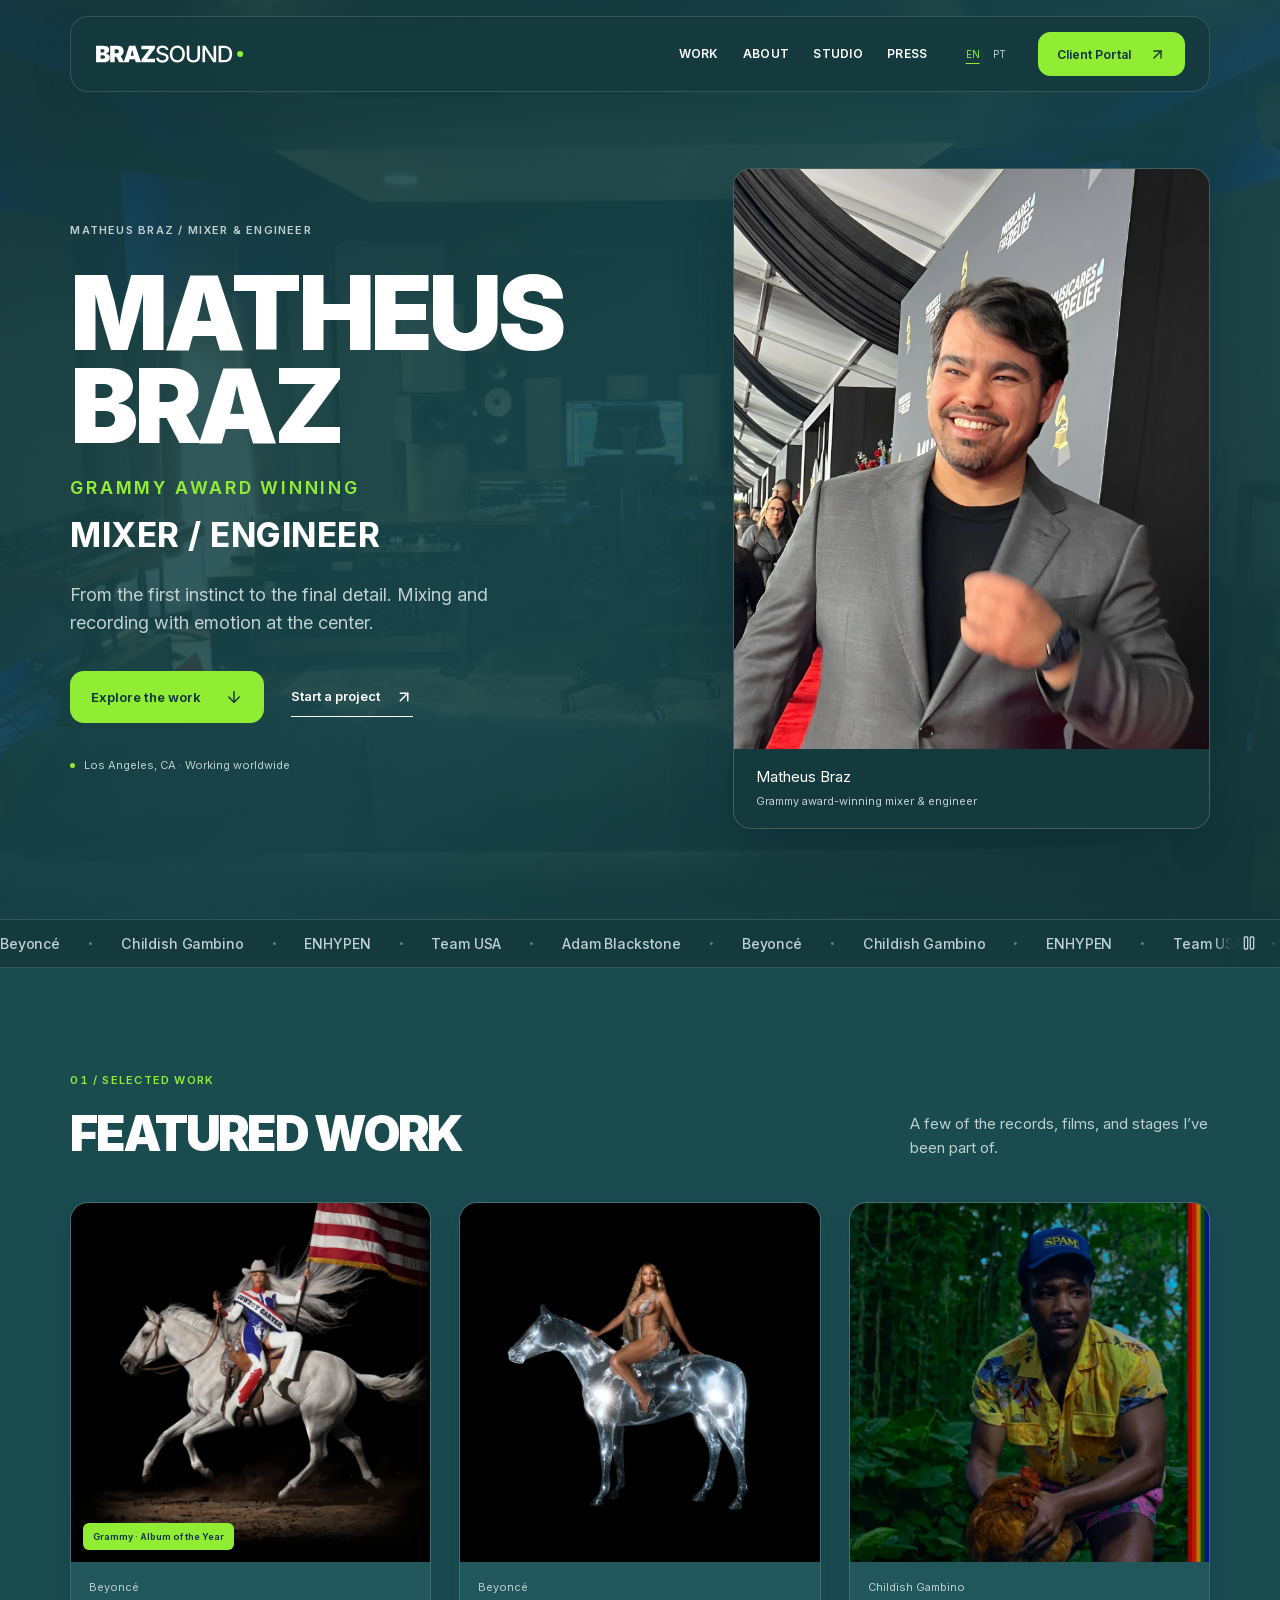
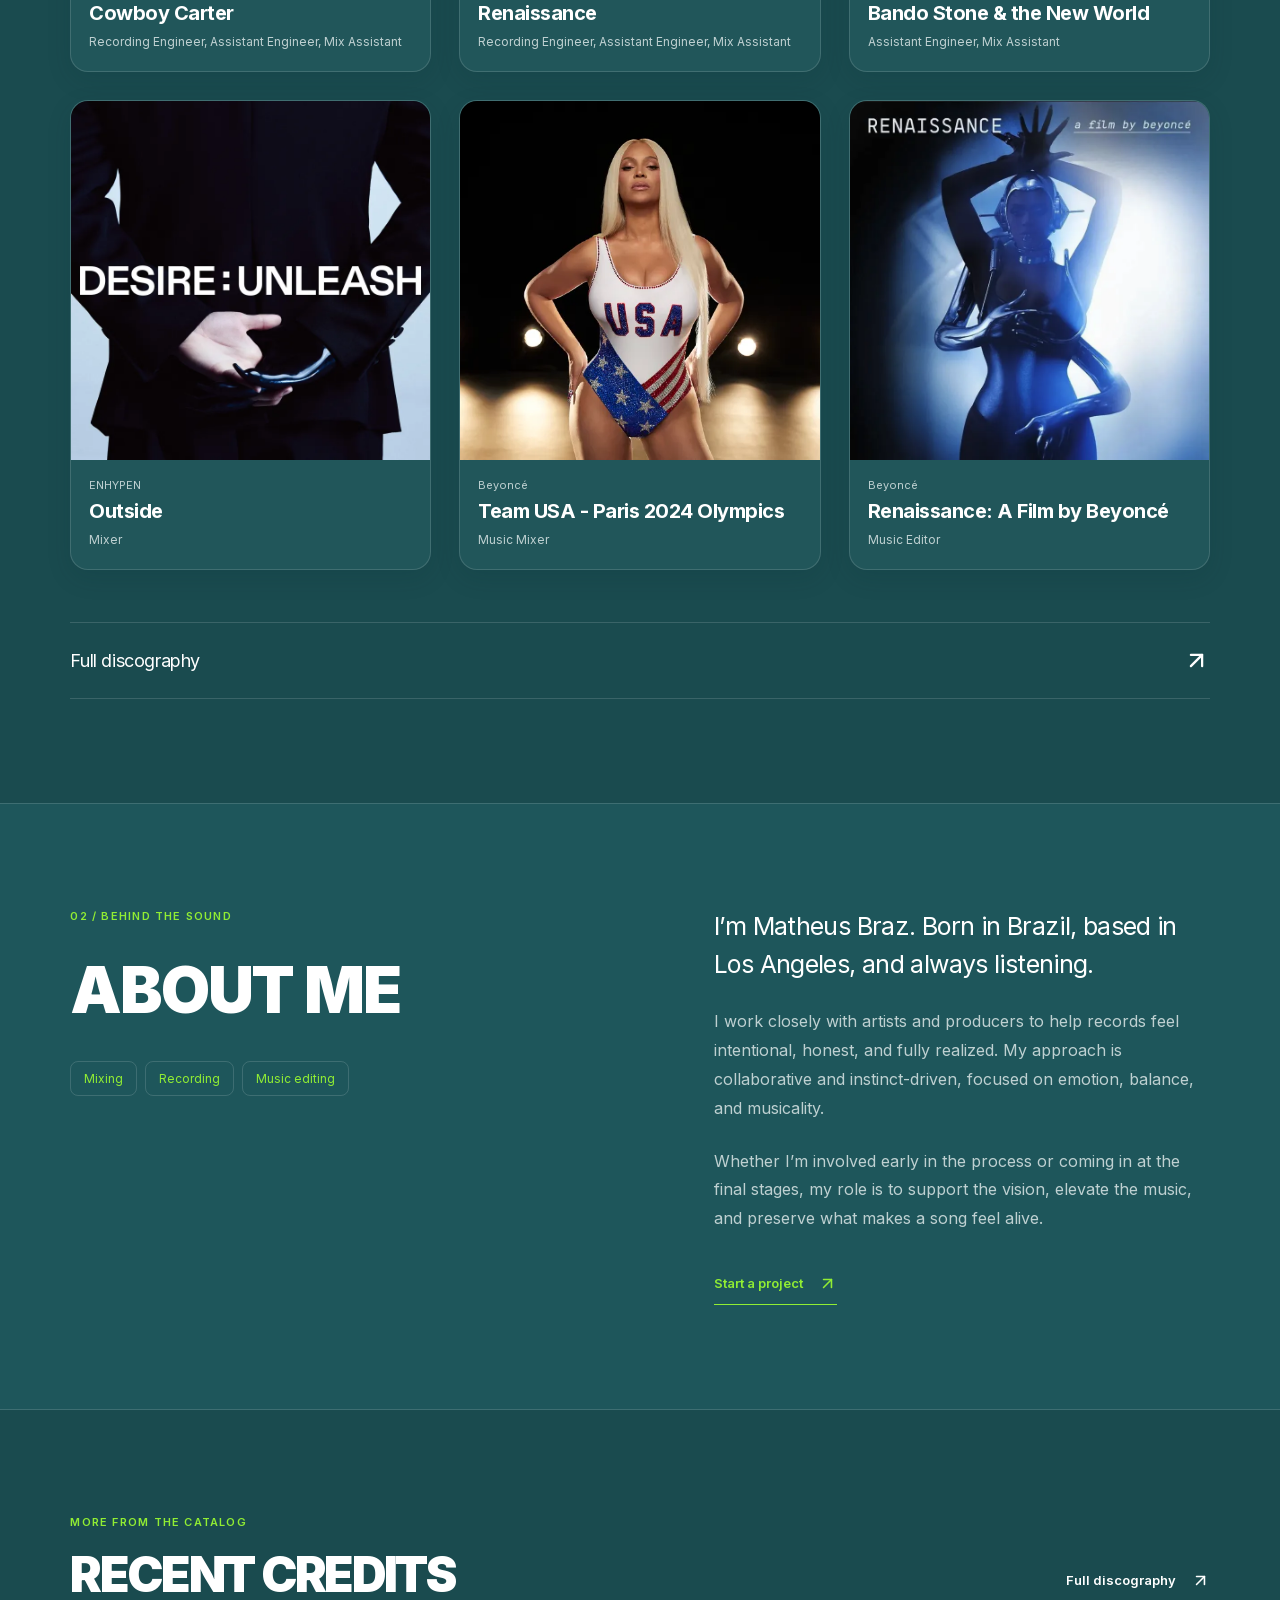
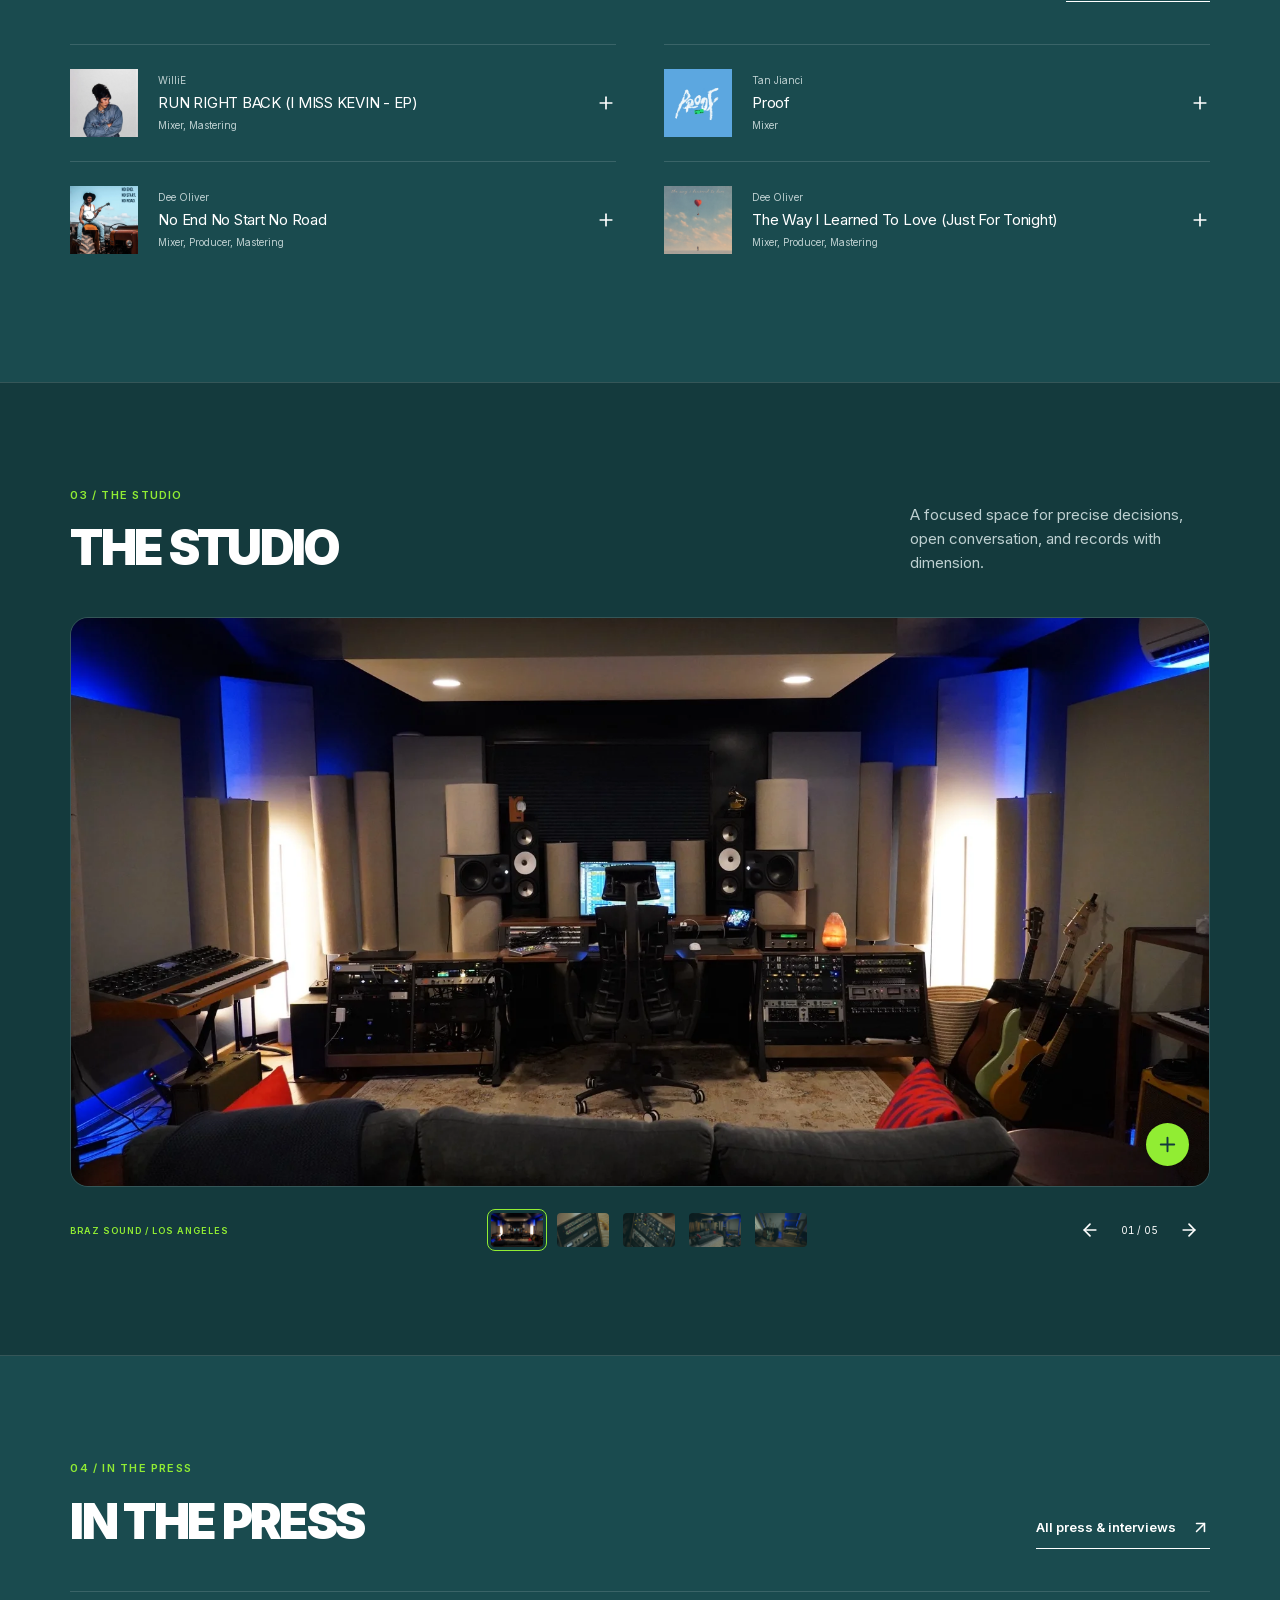
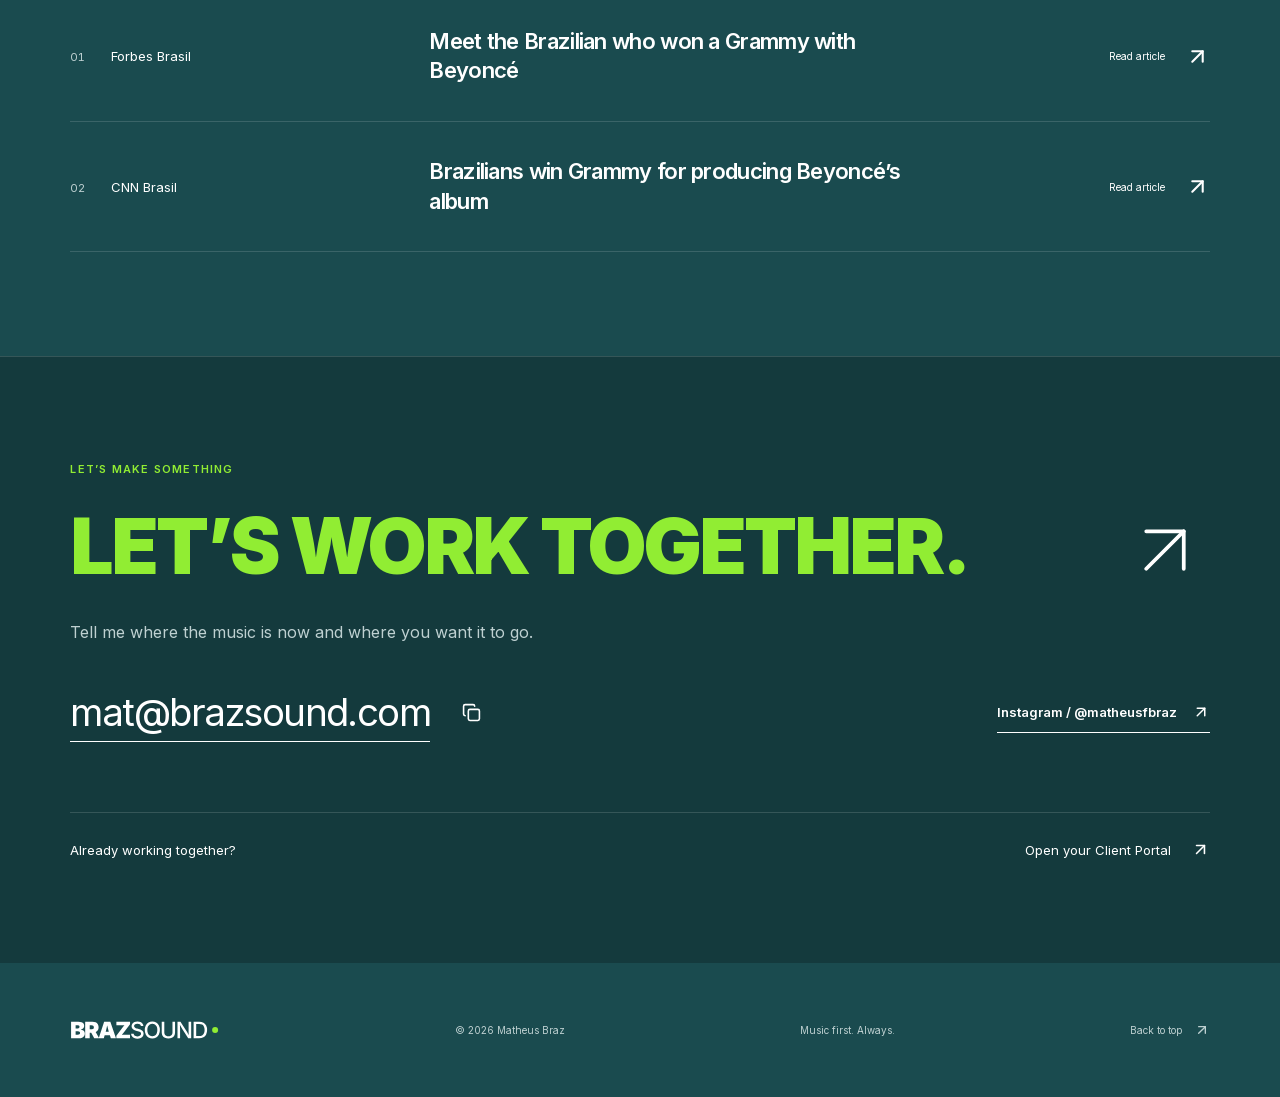
==== commit 707ae959: "Publish credit media buttons and static shared branding" ====
--- a/index.html
+++ b/index.html
@@ -1 +1 @@
-<!DOCTYPE html><html lang="en"><head><meta charSet="utf-8"/><meta name="viewport" content="width=device-width, initial-scale=1"/><link rel="preload" href="/_next/static/media/1bffadaabf893a1e-s.p.3-6t-g6q0vh0a.woff2" as="font" crossorigin="" type="font/woff2"/><link rel="preload" href="/_next/static/media/83afe278b6a6bb3c-s.p.2bn3s6zvc0dyp.woff2" as="font" crossorigin="" type="font/woff2"/><link rel="preload" as="image" href="/portfolio/matheus-braz.webp" fetchPriority="high"/><link rel="stylesheet" href="/_next/static/chunks/1reohtgaob0m7.css" data-precedence="next"/><link rel="stylesheet" href="/_next/static/chunks/37denzn9obumm.css" data-precedence="next"/><link rel="preload" as="script" fetchPriority="low" href="/_next/static/chunks/3l04zcqx63h3y.js"/><script src="/_next/static/chunks/2m912stn0vfa6.js" async=""></script><script src="/_next/static/chunks/1mh6a-0e61pyc.js" async=""></script><script src="/_next/static/chunks/turbopack-0lalso72z2cic.js" async=""></script><script src="/_next/static/chunks/0h2qsuyze9ds1.js" async=""></script><script src="/_next/static/chunks/2_x46meem564u.js" async=""></script><title>BRAZ SOUND — Matheus Braz / Mixer &amp; Engineer</title><meta name="description" content="Grammy award-winning mixer and recording engineer. Selected work, discography, studio, and contact."/><meta name="robots" content="index, follow"/><link rel="canonical" href="https://brazsound.com/"/><meta property="og:title" content="BRAZ SOUND — Matheus Braz / Mixer &amp; Engineer"/><meta property="og:description" content="Grammy award-winning mixer and recording engineer. Selected work, discography, studio, and contact."/><meta property="og:site_name" content="BRAZ SOUND"/><meta property="og:image" content="https://brazsound.com/portfolio/matheus-braz.webp"/><meta property="og:image:width" content="1437"/><meta property="og:image:height" content="2439"/><meta property="og:image:alt" content="Matheus Braz at the Grammy Awards"/><meta property="og:type" content="website"/><meta name="twitter:card" content="summary_large_image"/><meta name="twitter:title" content="BRAZ SOUND — Matheus Braz / Mixer &amp; Engineer"/><meta name="twitter:description" content="Grammy award-winning mixer and recording engineer. Selected work, discography, studio, and contact."/><meta name="twitter:image" content="https://brazsound.com/portfolio/matheus-braz.webp"/><meta name="twitter:image:alt" content="Matheus Braz at the Grammy Awards"/><meta name="twitter:image:width" content="1437"/><meta name="twitter:image:height" content="2439"/><link rel="icon" href="/portfolio/favicon.png"/><link rel="apple-touch-icon" href="/portfolio/favicon.png"/><meta name="next-size-adjust" content=""/><script src="/_next/static/chunks/0cz1d0mv5g_q7.js" noModule=""></script></head><body><div hidden=""><!--$--><!--/$--></div><div class="bs-site inter_8569e9a3-module__NFj-UW__variable" lang="en" style="--bs-hero-image:url(&quot;/portfolio/studio-background.webp&quot;)" id="top"><a class="bs-skip" href="#main-content">Skip to content</a><header class="bs-header"><a class="bs-wordmark" href="/" aria-label="BRAZ SOUND — Home">BRAZ<span>SOUND</span><i aria-hidden="true"></i></a><nav class="bs-desktop-nav" aria-label="Main navigation"><a href="#work">Work</a><a href="#about">About</a><a href="#studio">Studio</a><a href="#press">Press</a></nav><div class="bs-header-actions"><div class="bs-language" role="group" aria-label="Language"><button aria-pressed="true">EN</button><button aria-pressed="false">PT</button></div><a class="bs-room-link" href="https://client.brazsound.com" rel="nofollow noreferrer">Client Portal<svg xmlns="http://www.w3.org/2000/svg" width="17" height="17" viewBox="0 0 24 24" fill="none" stroke="currentColor" stroke-width="2" stroke-linecap="round" stroke-linejoin="round" class="lucide lucide-arrow-up-right" aria-hidden="true"><path d="M7 7h10v10"></path><path d="M7 17 17 7"></path></svg></a><button class="bs-menu-toggle" aria-label="Open navigation" aria-controls="bs-mobile-menu" aria-expanded="false"><svg xmlns="http://www.w3.org/2000/svg" width="25" height="25" viewBox="0 0 24 24" fill="none" stroke="currentColor" stroke-width="2" stroke-linecap="round" stroke-linejoin="round" class="lucide lucide-menu" aria-hidden="true"><path d="M4 5h16"></path><path d="M4 12h16"></path><path d="M4 19h16"></path></svg></button></div></header><dialog id="bs-mobile-menu" class="bs-menu" aria-label="Open navigation"><div class="bs-menu-heading"><span class="bs-wordmark">BRAZ<span>SOUND</span></span><button class="bs-icon-button" aria-label="Close"><svg xmlns="http://www.w3.org/2000/svg" width="24" height="24" viewBox="0 0 24 24" fill="none" stroke="currentColor" stroke-width="2" stroke-linecap="round" stroke-linejoin="round" class="lucide lucide-x" aria-hidden="true"><path d="M18 6 6 18"></path><path d="m6 6 12 12"></path></svg></button></div><nav><a href="#work">Work<svg xmlns="http://www.w3.org/2000/svg" width="23" height="23" viewBox="0 0 24 24" fill="none" stroke="currentColor" stroke-width="2" stroke-linecap="round" stroke-linejoin="round" class="lucide lucide-arrow-up-right" aria-hidden="true"><path d="M7 7h10v10"></path><path d="M7 17 17 7"></path></svg></a><a href="#about">About<svg xmlns="http://www.w3.org/2000/svg" width="23" height="23" viewBox="0 0 24 24" fill="none" stroke="currentColor" stroke-width="2" stroke-linecap="round" stroke-linejoin="round" class="lucide lucide-arrow-up-right" aria-hidden="true"><path d="M7 7h10v10"></path><path d="M7 17 17 7"></path></svg></a><a href="/discography">Full discography<svg xmlns="http://www.w3.org/2000/svg" width="23" height="23" viewBox="0 0 24 24" fill="none" stroke="currentColor" stroke-width="2" stroke-linecap="round" stroke-linejoin="round" class="lucide lucide-arrow-up-right" aria-hidden="true"><path d="M7 7h10v10"></path><path d="M7 17 17 7"></path></svg></a><a href="#studio">Studio<svg xmlns="http://www.w3.org/2000/svg" width="23" height="23" viewBox="0 0 24 24" fill="none" stroke="currentColor" stroke-width="2" stroke-linecap="round" stroke-linejoin="round" class="lucide lucide-arrow-up-right" aria-hidden="true"><path d="M7 7h10v10"></path><path d="M7 17 17 7"></path></svg></a><a href="#press">Press<svg xmlns="http://www.w3.org/2000/svg" width="23" height="23" viewBox="0 0 24 24" fill="none" stroke="currentColor" stroke-width="2" stroke-linecap="round" stroke-linejoin="round" class="lucide lucide-arrow-up-right" aria-hidden="true"><path d="M7 7h10v10"></path><path d="M7 17 17 7"></path></svg></a><a href="#contact">Contact<svg xmlns="http://www.w3.org/2000/svg" width="23" height="23" viewBox="0 0 24 24" fill="none" stroke="currentColor" stroke-width="2" stroke-linecap="round" stroke-linejoin="round" class="lucide lucide-arrow-up-right" aria-hidden="true"><path d="M7 7h10v10"></path><path d="M7 17 17 7"></path></svg></a></nav><div class="bs-menu-bottom"><div class="bs-language" role="group" aria-label="Language"><button aria-pressed="true">EN</button><button aria-pressed="false">PT</button></div><a class="bs-button" href="https://client.brazsound.com" rel="nofollow noreferrer">Client Portal<svg xmlns="http://www.w3.org/2000/svg" width="18" height="18" viewBox="0 0 24 24" fill="none" stroke="currentColor" stroke-width="2" stroke-linecap="round" stroke-linejoin="round" class="lucide lucide-arrow-up-right" aria-hidden="true"><path d="M7 7h10v10"></path><path d="M7 17 17 7"></path></svg></a></div></dialog><main id="main-content"><section class="bs-hero bs-wrap"><div class="bs-hero-copy"><p class="bs-kicker">MATHEUS BRAZ / MIXER &amp; ENGINEER</p><h1>Matheus<br/><span>Braz</span></h1><p class="bs-hero-award">Grammy award winning</p><p class="bs-hero-role">Mixer / Engineer</p><p class="bs-hero-intro">From the first instinct to the final detail. Mixing and recording with emotion at the center.</p><div class="bs-hero-buttons"><a href="#work" class="bs-button">Explore the work<svg xmlns="http://www.w3.org/2000/svg" width="18" height="18" viewBox="0 0 24 24" fill="none" stroke="currentColor" stroke-width="2" stroke-linecap="round" stroke-linejoin="round" class="lucide lucide-arrow-down" aria-hidden="true"><path d="M12 5v14"></path><path d="m19 12-7 7-7-7"></path></svg></a><a href="#contact" class="bs-text-link">Start a project<svg xmlns="http://www.w3.org/2000/svg" width="18" height="18" viewBox="0 0 24 24" fill="none" stroke="currentColor" stroke-width="2" stroke-linecap="round" stroke-linejoin="round" class="lucide lucide-arrow-up-right" aria-hidden="true"><path d="M7 7h10v10"></path><path d="M7 17 17 7"></path></svg></a></div><div class="bs-hero-location"><span class="bs-location-dot" aria-hidden="true"></span>Los Angeles, CA · Working worldwide</div></div><figure class="bs-portrait" data-portfolio-photo="portrait"><img src="/portfolio/matheus-braz.webp" alt="Matheus Braz at the Grammy Awards" width="1437" height="2439" fetchPriority="high"/><figcaption><span>Matheus Braz<small>Grammy award-winning mixer &amp; engineer</small></span></figcaption></figure></section><section id="artists" class="bs-artist-strip" aria-label="Artists I have worked with"><ul class="bs-ticker-accessible"><li>Beyoncé</li><li>Childish Gambino</li><li>ENHYPEN</li><li>Team USA</li><li>Adam Blackstone</li></ul><div class="bs-ticker-track" aria-hidden="true" style="animation-duration:30s;animation-play-state:running"><div class="bs-ticker-group"><div class="bs-ticker-sequence"><span>Beyoncé</span><span>Childish Gambino</span><span>ENHYPEN</span><span>Team USA</span><span>Adam Blackstone</span></div></div><div class="bs-ticker-group"><div class="bs-ticker-sequence"><span>Beyoncé</span><span>Childish Gambino</span><span>ENHYPEN</span><span>Team USA</span><span>Adam Blackstone</span></div></div></div><button class="bs-ticker-pause" aria-label="Pause artist ticker" title="Pause"><svg xmlns="http://www.w3.org/2000/svg" width="16" height="16" viewBox="0 0 24 24" fill="none" stroke="currentColor" stroke-width="2" stroke-linecap="round" stroke-linejoin="round" class="lucide lucide-pause" aria-hidden="true"><rect x="14" y="3" width="5" height="18" rx="1"></rect><rect x="5" y="3" width="5" height="18" rx="1"></rect></svg></button></section><section id="work" class="bs-work bs-wrap bs-section"><div class="bs-section-heading"><div><p class="bs-kicker">01 / <!-- -->SELECTED WORK</p><h2>Featured work</h2></div><p>A few of the records, films, and stages I’ve been part of.</p></div><div class="bs-credit-grid"><button class="bs-credit" data-portfolio-credit="credit-10" aria-label="View credit: Cowboy Carter — Beyoncé"><div class="bs-cover"><img src="/portfolio/credit-10.webp" alt="Cowboy Carter — Beyoncé" loading="lazy" decoding="async" width="640" height="640"/><span class="bs-cover-open" aria-hidden="true"><svg xmlns="http://www.w3.org/2000/svg" width="22" height="22" viewBox="0 0 24 24" fill="none" stroke="currentColor" stroke-width="2" stroke-linecap="round" stroke-linejoin="round" class="lucide lucide-plus" aria-hidden="true"><path d="M5 12h14"></path><path d="M12 5v14"></path></svg></span><span class="bs-award-label">Grammy · Album of the Year</span></div><div class="bs-credit-top"><span>Beyoncé</span></div><h3>Cowboy Carter</h3><p>Recording Engineer, Assistant Engineer, Mix Assistant</p></button><button class="bs-credit" data-portfolio-credit="credit-19" aria-label="View credit: Renaissance — Beyoncé"><div class="bs-cover"><img src="/portfolio/credit-19.webp" alt="Renaissance — Beyoncé" loading="lazy" decoding="async" width="640" height="640"/><span class="bs-cover-open" aria-hidden="true"><svg xmlns="http://www.w3.org/2000/svg" width="22" height="22" viewBox="0 0 24 24" fill="none" stroke="currentColor" stroke-width="2" stroke-linecap="round" stroke-linejoin="round" class="lucide lucide-plus" aria-hidden="true"><path d="M5 12h14"></path><path d="M12 5v14"></path></svg></span></div><div class="bs-credit-top"><span>Beyoncé</span></div><h3>Renaissance</h3><p>Recording Engineer, Assistant Engineer, Mix Assistant</p></button><button class="bs-credit" data-portfolio-credit="credit-14" aria-label="View credit: Bando Stone &amp; the New World — Childish Gambino"><div class="bs-cover"><img src="/portfolio/credit-14.webp" alt="Bando Stone &amp; the New World — Childish Gambino" loading="lazy" decoding="async" width="640" height="640"/><span class="bs-cover-open" aria-hidden="true"><svg xmlns="http://www.w3.org/2000/svg" width="22" height="22" viewBox="0 0 24 24" fill="none" stroke="currentColor" stroke-width="2" stroke-linecap="round" stroke-linejoin="round" class="lucide lucide-plus" aria-hidden="true"><path d="M5 12h14"></path><path d="M12 5v14"></path></svg></span></div><div class="bs-credit-top"><span>Childish Gambino</span></div><h3>Bando Stone &amp; the New World</h3><p>Assistant Engineer, Mix Assistant</p></button><button class="bs-credit" data-portfolio-credit="credit-06" aria-label="View credit: Outside — ENHYPEN"><div class="bs-cover"><img src="/portfolio/credit-06.webp" alt="Outside — ENHYPEN" loading="lazy" decoding="async" width="640" height="640"/><span class="bs-cover-open" aria-hidden="true"><svg xmlns="http://www.w3.org/2000/svg" width="22" height="22" viewBox="0 0 24 24" fill="none" stroke="currentColor" stroke-width="2" stroke-linecap="round" stroke-linejoin="round" class="lucide lucide-plus" aria-hidden="true"><path d="M5 12h14"></path><path d="M12 5v14"></path></svg></span></div><div class="bs-credit-top"><span>ENHYPEN</span></div><h3>Outside</h3><p>Mixer</p></button><button class="bs-credit" data-portfolio-credit="credit-12" aria-label="View credit: Team USA - Paris 2024 Olympics — Beyoncé"><div class="bs-cover"><img src="/portfolio/credit-12.webp" alt="Team USA - Paris 2024 Olympics — Beyoncé" loading="lazy" decoding="async" width="640" height="640"/><span class="bs-cover-open" aria-hidden="true"><svg xmlns="http://www.w3.org/2000/svg" width="22" height="22" viewBox="0 0 24 24" fill="none" stroke="currentColor" stroke-width="2" stroke-linecap="round" stroke-linejoin="round" class="lucide lucide-plus" aria-hidden="true"><path d="M5 12h14"></path><path d="M12 5v14"></path></svg></span></div><div class="bs-credit-top"><span>Beyoncé</span></div><h3>Team USA - Paris 2024 Olympics</h3><p>Music Mixer</p></button><button class="bs-credit" data-portfolio-credit="credit-16" aria-label="View credit: Renaissance: A Film by Beyoncé — Beyoncé"><div class="bs-cover"><img src="/portfolio/credit-16.webp" alt="Renaissance: A Film by Beyoncé — Beyoncé" loading="lazy" decoding="async" width="640" height="640"/><span class="bs-cover-open" aria-hidden="true"><svg xmlns="http://www.w3.org/2000/svg" width="22" height="22" viewBox="0 0 24 24" fill="none" stroke="currentColor" stroke-width="2" stroke-linecap="round" stroke-linejoin="round" class="lucide lucide-plus" aria-hidden="true"><path d="M5 12h14"></path><path d="M12 5v14"></path></svg></span></div><div class="bs-credit-top"><span>Beyoncé</span></div><h3>Renaissance: A Film by Beyoncé</h3><p>Music Editor</p></button></div><a href="/discography" class="bs-collection-link"><span>Full discography</span><svg xmlns="http://www.w3.org/2000/svg" width="27" height="27" viewBox="0 0 24 24" fill="none" stroke="currentColor" stroke-width="2" stroke-linecap="round" stroke-linejoin="round" class="lucide lucide-arrow-up-right" aria-hidden="true"><path d="M7 7h10v10"></path><path d="M7 17 17 7"></path></svg></a></section><section id="about" class="bs-about"><div class="bs-wrap bs-section bs-about-grid"><div><p class="bs-kicker">02 / <!-- -->BEHIND THE SOUND</p><h2>About me</h2><div class="bs-practice"><span>Mixing</span><span>Recording</span><span>Music editing</span></div></div><div class="bs-about-story"><p class="bs-about-intro">I’m Matheus Braz. Born in Brazil, based in Los Angeles, and always listening.</p><p>I work closely with artists and producers to help records feel intentional, honest, and fully realized. My approach is collaborative and instinct-driven, focused on emotion, balance, and musicality.</p><p>Whether I’m involved early in the process or coming in at the final stages, my role is to support the vision, elevate the music, and preserve what makes a song feel alive.</p><a href="#contact" class="bs-text-link">Start a project<svg xmlns="http://www.w3.org/2000/svg" width="19" height="19" viewBox="0 0 24 24" fill="none" stroke="currentColor" stroke-width="2" stroke-linecap="round" stroke-linejoin="round" class="lucide lucide-arrow-up-right" aria-hidden="true"><path d="M7 7h10v10"></path><path d="M7 17 17 7"></path></svg></a></div></div></section><section class="bs-latest bs-wrap bs-section"><div class="bs-section-heading"><div><p class="bs-kicker">MORE FROM THE CATALOG</p><h2>Recent credits</h2></div><a href="/discography" class="bs-text-link">Full discography<svg xmlns="http://www.w3.org/2000/svg" width="19" height="19" viewBox="0 0 24 24" fill="none" stroke="currentColor" stroke-width="2" stroke-linecap="round" stroke-linejoin="round" class="lucide lucide-arrow-up-right" aria-hidden="true"><path d="M7 7h10v10"></path><path d="M7 17 17 7"></path></svg></a></div><div class="bs-latest-list"><button data-portfolio-credit="credit-01"><img src="/portfolio/credit-01.webp" width="76" height="76" alt="" loading="lazy"/><span><small>WilliE</small><strong>RUN RIGHT BACK (I MISS KEVIN - EP)</strong><em>Mixer, Mastering</em></span><svg xmlns="http://www.w3.org/2000/svg" width="20" height="20" viewBox="0 0 24 24" fill="none" stroke="currentColor" stroke-width="2" stroke-linecap="round" stroke-linejoin="round" class="lucide lucide-plus" aria-hidden="true"><path d="M5 12h14"></path><path d="M12 5v14"></path></svg></button><button data-portfolio-credit="credit-02"><img src="/portfolio/credit-02.webp" width="76" height="76" alt="" loading="lazy"/><span><small>Tan Jianci</small><strong>Proof</strong><em>Mixer</em></span><svg xmlns="http://www.w3.org/2000/svg" width="20" height="20" viewBox="0 0 24 24" fill="none" stroke="currentColor" stroke-width="2" stroke-linecap="round" stroke-linejoin="round" class="lucide lucide-plus" aria-hidden="true"><path d="M5 12h14"></path><path d="M12 5v14"></path></svg></button><button data-portfolio-credit="credit-03"><img src="/portfolio/credit-03.webp" width="76" height="76" alt="" loading="lazy"/><span><small>Dee Oliver</small><strong>No End No Start No Road</strong><em>Mixer, Producer, Mastering</em></span><svg xmlns="http://www.w3.org/2000/svg" width="20" height="20" viewBox="0 0 24 24" fill="none" stroke="currentColor" stroke-width="2" stroke-linecap="round" stroke-linejoin="round" class="lucide lucide-plus" aria-hidden="true"><path d="M5 12h14"></path><path d="M12 5v14"></path></svg></button><button data-portfolio-credit="credit-04"><img src="/portfolio/credit-04.webp" width="76" height="76" alt="" loading="lazy"/><span><small>Dee Oliver</small><strong>The Way I Learned To Love (Just For Tonight)</strong><em>Mixer, Producer, Mastering</em></span><svg xmlns="http://www.w3.org/2000/svg" width="20" height="20" viewBox="0 0 24 24" fill="none" stroke="currentColor" stroke-width="2" stroke-linecap="round" stroke-linejoin="round" class="lucide lucide-plus" aria-hidden="true"><path d="M5 12h14"></path><path d="M12 5v14"></path></svg></button></div></section><section id="studio" class="bs-studio"><div class="bs-wrap bs-section"><div class="bs-section-heading"><div><p class="bs-kicker">03 / <!-- -->THE STUDIO</p><h2>The studio</h2></div><p>A focused space for precise decisions, open conversation, and records with dimension.</p></div><button class="bs-studio-main" data-portfolio-photo="studio-1" aria-label="Enlarge studio photo 1"><img src="/portfolio/studio-01.webp" alt="Studio photo 1 — BRAZ SOUND, Los Angeles" width="1600" height="1067" loading="lazy"/><span class="bs-studio-enlarge" aria-hidden="true"><svg xmlns="http://www.w3.org/2000/svg" width="23" height="23" viewBox="0 0 24 24" fill="none" stroke="currentColor" stroke-width="2" stroke-linecap="round" stroke-linejoin="round" class="lucide lucide-plus" aria-hidden="true"><path d="M5 12h14"></path><path d="M12 5v14"></path></svg></span></button><div class="bs-studio-controls"><span class="bs-kicker">BRAZ SOUND / LOS ANGELES</span><div class="bs-studio-thumbs" role="group" aria-label="Studio"><button aria-label="Studio photo 1" aria-pressed="true"><img src="/portfolio/studio-01.webp" width="64" height="44" alt="" loading="lazy"/></button><button aria-label="Studio photo 2" aria-pressed="false"><img src="/portfolio/studio-02.webp" width="64" height="44" alt="" loading="lazy"/></button><button aria-label="Studio photo 3" aria-pressed="false"><img src="/portfolio/studio-03.webp" width="64" height="44" alt="" loading="lazy"/></button><button aria-label="Studio photo 4" aria-pressed="false"><img src="/portfolio/studio-04.webp" width="64" height="44" alt="" loading="lazy"/></button><button aria-label="Studio photo 5" aria-pressed="false"><img src="/portfolio/studio-05.webp" width="64" height="44" alt="" loading="lazy"/></button></div><div class="bs-studio-arrows"><button class="bs-icon-button" aria-label="Previous photo"><svg xmlns="http://www.w3.org/2000/svg" width="20" height="20" viewBox="0 0 24 24" fill="none" stroke="currentColor" stroke-width="2" stroke-linecap="round" stroke-linejoin="round" class="lucide lucide-arrow-left" aria-hidden="true"><path d="m12 19-7-7 7-7"></path><path d="M19 12H5"></path></svg></button><span aria-live="polite">01<!-- --> <!-- -->/ <!-- -->05</span><button class="bs-icon-button" aria-label="Next photo"><svg xmlns="http://www.w3.org/2000/svg" width="20" height="20" viewBox="0 0 24 24" fill="none" stroke="currentColor" stroke-width="2" stroke-linecap="round" stroke-linejoin="round" class="lucide lucide-arrow-right" aria-hidden="true"><path d="M5 12h14"></path><path d="m12 5 7 7-7 7"></path></svg></button></div></div></div></section><section id="press" class="bs-wrap bs-section"><div class="bs-section-heading"><div><p class="bs-kicker">04 / <!-- -->IN THE PRESS</p><h2>In the press</h2></div><a href="/media" class="bs-text-link">All press &amp; interviews<svg xmlns="http://www.w3.org/2000/svg" width="19" height="19" viewBox="0 0 24 24" fill="none" stroke="currentColor" stroke-width="2" stroke-linecap="round" stroke-linejoin="round" class="lucide lucide-arrow-up-right" aria-hidden="true"><path d="M7 7h10v10"></path><path d="M7 17 17 7"></path></svg></a></div><div class="bs-press-list"><a data-portfolio-press="press-1" href="https://forbes.com.br/carreira/2025/02/conheca-o-brasileiro-que-ganhou-grammy-junto-com-beyonce/" target="_blank" rel="noopener noreferrer"><span class="bs-press-outlet"><span class="bs-number">0<!-- -->1</span>Forbes Brasil</span><h3>Meet the Brazilian who won a Grammy with Beyoncé</h3><span class="bs-press-action"><span>Read article</span><svg xmlns="http://www.w3.org/2000/svg" width="25" height="25" viewBox="0 0 24 24" fill="none" stroke="currentColor" stroke-width="2" stroke-linecap="round" stroke-linejoin="round" class="lucide lucide-arrow-up-right" aria-hidden="true"><path d="M7 7h10v10"></path><path d="M7 17 17 7"></path></svg></span></a><a data-portfolio-press="press-2" href="https://www.cnnbrasil.com.br/entretenimento/grammy-2025-brasileiros-levam-premio-por-produzir-album-de-beyonce/" target="_blank" rel="noopener noreferrer"><span class="bs-press-outlet"><span class="bs-number">0<!-- -->2</span>CNN Brasil</span><h3>Brazilians win Grammy for producing Beyoncé’s album</h3><span class="bs-press-action"><span>Read article</span><svg xmlns="http://www.w3.org/2000/svg" width="25" height="25" viewBox="0 0 24 24" fill="none" stroke="currentColor" stroke-width="2" stroke-linecap="round" stroke-linejoin="round" class="lucide lucide-arrow-up-right" aria-hidden="true"><path d="M7 7h10v10"></path><path d="M7 17 17 7"></path></svg></span></a></div></section><section id="contact" class="bs-contact"><div class="bs-wrap bs-section"><p class="bs-kicker">LET’S MAKE SOMETHING</p><div class="bs-contact-heading"><h2>Let’s work together.</h2><svg xmlns="http://www.w3.org/2000/svg" width="24" height="24" viewBox="0 0 24 24" fill="none" stroke="currentColor" stroke-width="2" stroke-linecap="round" stroke-linejoin="round" class="lucide lucide-arrow-up-right" aria-hidden="true"><path d="M7 7h10v10"></path><path d="M7 17 17 7"></path></svg></div><p class="bs-contact-intro">Tell me where the music is now and where you want it to go.</p><div class="bs-contact-actions"><div class="bs-email"><a href="mailto:mat@brazsound.com">mat@brazsound.com</a><button class="bs-icon-button" aria-label="Copy email address"><svg xmlns="http://www.w3.org/2000/svg" width="19" height="19" viewBox="0 0 24 24" fill="none" stroke="currentColor" stroke-width="2" stroke-linecap="round" stroke-linejoin="round" class="lucide lucide-copy" aria-hidden="true"><rect width="14" height="14" x="8" y="8" rx="2" ry="2"></rect><path d="M4 16c-1.1 0-2-.9-2-2V4c0-1.1.9-2 2-2h10c1.1 0 2 .9 2 2"></path></svg></button><span class="bs-copy-status" role="status"></span></div><a class="bs-text-link" href="https://www.instagram.com/matheusfbraz/" target="_blank" rel="noopener noreferrer">Instagram / @matheusfbraz<svg xmlns="http://www.w3.org/2000/svg" width="18" height="18" viewBox="0 0 24 24" fill="none" stroke="currentColor" stroke-width="2" stroke-linecap="round" stroke-linejoin="round" class="lucide lucide-arrow-up-right" aria-hidden="true"><path d="M7 7h10v10"></path><path d="M7 17 17 7"></path></svg></a></div><div class="bs-client-entry"><span>Already working together?</span><a href="https://client.brazsound.com" rel="nofollow noreferrer">Open your Client Portal<svg xmlns="http://www.w3.org/2000/svg" width="19" height="19" viewBox="0 0 24 24" fill="none" stroke="currentColor" stroke-width="2" stroke-linecap="round" stroke-linejoin="round" class="lucide lucide-arrow-up-right" aria-hidden="true"><path d="M7 7h10v10"></path><path d="M7 17 17 7"></path></svg></a></div></div></section></main><footer class="bs-footer bs-wrap"><a class="bs-wordmark" href="/">BRAZ<span>SOUND</span><i aria-hidden="true"></i></a><span>© <!-- -->2026<!-- --> Matheus Braz</span><span>Music first. Always.</span><a href="#top">Back to top<svg xmlns="http://www.w3.org/2000/svg" width="16" height="16" viewBox="0 0 24 24" fill="none" stroke="currentColor" stroke-width="2" stroke-linecap="round" stroke-linejoin="round" class="lucide lucide-arrow-up-right" aria-hidden="true"><path d="M7 7h10v10"></path><path d="M7 17 17 7"></path></svg></a></footer><dialog class="bs-lightbox" aria-label="Studio"><div class="bs-lightbox-toolbar"><span>Studio<!-- --> <span aria-live="polite">/ 0<!-- -->1</span></span><button class="bs-icon-button" autofocus="" aria-label="Close"><svg xmlns="http://www.w3.org/2000/svg" width="24" height="24" viewBox="0 0 24 24" fill="none" stroke="currentColor" stroke-width="2" stroke-linecap="round" stroke-linejoin="round" class="lucide lucide-x" aria-hidden="true"><path d="M18 6 6 18"></path><path d="m6 6 12 12"></path></svg></button></div><img src="/portfolio/studio-01.webp" width="1600" height="1067" alt="Studio photo 1 — BRAZ SOUND, Los Angeles" loading="lazy"/><div class="bs-lightbox-controls"><button class="bs-text-link"><svg xmlns="http://www.w3.org/2000/svg" width="18" height="18" viewBox="0 0 24 24" fill="none" stroke="currentColor" stroke-width="2" stroke-linecap="round" stroke-linejoin="round" class="lucide lucide-arrow-left" aria-hidden="true"><path d="m12 19-7-7 7-7"></path><path d="M19 12H5"></path></svg>Previous photo</button><button class="bs-text-link">Next photo<svg xmlns="http://www.w3.org/2000/svg" width="18" height="18" viewBox="0 0 24 24" fill="none" stroke="currentColor" stroke-width="2" stroke-linecap="round" stroke-linejoin="round" class="lucide lucide-arrow-right" aria-hidden="true"><path d="M5 12h14"></path><path d="m12 5 7 7-7 7"></path></svg></button></div></dialog><dialog class="bs-credit-dialog" aria-labelledby="bs-credit-dialog-title"><button class="bs-dialog-close bs-icon-button" autofocus="" aria-label="Close"><svg xmlns="http://www.w3.org/2000/svg" width="24" height="24" viewBox="0 0 24 24" fill="none" stroke="currentColor" stroke-width="2" stroke-linecap="round" stroke-linejoin="round" class="lucide lucide-x" aria-hidden="true"><path d="M18 6 6 18"></path><path d="m6 6 12 12"></path></svg></button></dialog></div><!--$--><!--/$--><script src="/_next/static/chunks/3l04zcqx63h3y.js" id="_R_" async=""></script><script>(self.__next_f=self.__next_f||[]).push([0])</script><script>self.__next_f.push([1,"1:\"$Sreact.fragment\"\n2:I[39756,[\"/_next/static/chunks/0h2qsuyze9ds1.js\"],\"default\"]\n3:I[37457,[\"/_next/static/chunks/0h2qsuyze9ds1.js\"],\"default\"]\n4:I[87961,[\"/_next/static/chunks/0h2qsuyze9ds1.js\",\"/_next/static/chunks/2_x46meem564u.js\"],\"PublicHome\"]\n5:I[97367,[\"/_next/static/chunks/0h2qsuyze9ds1.js\"],\"OutletBoundary\"]\n6:\"$Sreact.suspense\"\n8:I[97367,[\"/_next/static/chunks/0h2qsuyze9ds1.js\"],\"ViewportBoundary\"]\na:I[97367,[\"/_next/static/chunks/0h2qsuyze9ds1.js\"],\"MetadataBoundary\"]\nc:I[68027,[\"/_next/static/chunks/0h2qsuyze9ds1.js\"],\"default\",1]\n:HL[\"/_next/static/chunks/1reohtgaob0m7.css\",\"style\"]\n:HL[\"/_next/static/media/1bffadaabf893a1e-s.p.3-6t-g6q0vh0a.woff2\",\"font\",{\"crossOrigin\":\"\",\"type\":\"font/woff2\"}]\n:HL[\"/_next/static/media/83afe278b6a6bb3c-s.p.2bn3s6zvc0dyp.woff2\",\"font\",{\"crossOrigin\":\"\",\"type\":\"font/woff2\"}]\n:HL[\"/_next/static/chunks/37denzn9obumm.css\",\"style\"]\n0:{\"P\":null,\"c\":[\"\",\"\"],\"q\":\"\",\"i\":false,\"f\":[[[\"\",{\"children\":[\"__PAGE__\",{},\"$undefined\",\"$undefined\",4608]},\"$undefined\",\"$undefined\",4624],[[\"$\",\"$1\",\"c\",{\"children\":[[[\"$\",\"link\",\"0\",{\"rel\":\"stylesheet\",\"href\":\"/_next/static/chunks/1reohtgaob0m7.css\",\"precedence\":\"next\",\"crossOrigin\":\"$undefined\",\"nonce\":\"$undefined\"}],[\"$\",\"script\",\"script-0\",{\"src\":\"/_next/static/chunks/0h2qsuyze9ds1.js\",\"async\":true,\"nonce\":\"$undefined\"}]],[\"$\",\"html\",null,{\"lang\":\"en\",\"children\":[\"$\",\"body\",null,{\"children\":[\"$\",\"$L2\",null,{\"parallelRouterKey\":\"children\",\"error\":\"$undefined\",\"errorStyles\":\"$undefined\",\"errorScripts\":\"$undefined\",\"template\":[\"$\",\"$L3\",null,{}],\"templateStyles\":\"$undefined\",\"templateScripts\":\"$undefined\",\"notFound\":[[[\"$\",\"title\",null,{\"children\":\"404: This page could not be found.\"}],[\"$\",\"div\",null,{\"style\":{\"fontFamily\":\"system-ui,\\\"Segoe UI\\\",Roboto,Helvetica,Arial,sans-serif,\\\"Apple Color Emoji\\\",\\\"Segoe UI Emoji\\\"\",\"height\":\"100vh\",\"textAlign\":\"center\",\"display\":\"flex\",\"flexDirection\":\"column\",\"alignItems\":\"center\",\"justifyContent\":\"center\"},\"children\":[\"$\",\"div\",null,{\"children\":[[\"$\",\"style\",null,{\"dangerouslySetInnerHTML\":{\"__html\":\"body{color:#000;background:#fff;margin:0}.next-error-h1{border-right:1px solid rgba(0,0,0,.3)}@media (prefers-color-scheme:dark){body{color:#fff;background:#000}.next-error-h1{border-right:1px solid rgba(255,255,255,.3)}}\"}}],[\"$\",\"h1\",null,{\"className\":\"next-error-h1\",\"style\":{\"display\":\"inline-block\",\"margin\":\"0 20px 0 0\",\"padding\":\"0 23px 0 0\",\"fontSize\":24,\"fontWeight\":500,\"verticalAlign\":\"top\",\"lineHeight\":\"49px\"},\"children\":404}],[\"$\",\"div\",null,{\"style\":{\"display\":\"inline-block\"},\"children\":[\"$\",\"h2\",null,{\"style\":{\"fontSize\":14,\"fontWeight\":400,\"lineHeight\":\"49px\",\"margin\":0},\"children\":\"This page could not be found.\"}]}]]}]}]],[]],\"forbidden\":\"$undefined\",\"unauthorized\":\"$undefined\"}]}]}]]}],{\"children\":[[\"$\",\"$1\",\"c\",{\"children\":[[\"$\",\"$L4\",null,{\"page\":\"home\",\"portalHref\":\"https://client.brazsound.com\",\"contentEndpoint\":\"https://brazsound-client-room.mat-f27.workers.dev/website-api/public\"}],[[\"$\",\"link\",\"0\",{\"rel\":\"stylesheet\",\"href\":\"/_next/static/chunks/37denzn9obumm.css\",\"precedence\":\"next\",\"crossOrigin\":\"$undefined\",\"nonce\":\"$undefined\"}],[\"$\",\"script\",\"script-0\",{\"src\":\"/_next/static/chunks/2_x46meem564u.js\",\"async\":true,\"nonce\":\"$undefined\"}]],[\"$\",\"$L5\",null,{\"children\":[\"$\",\"$6\",null,{\"name\":\"Next.MetadataOutlet\",\"children\":\"$@7\"}]}]]}],{},null,false,null]},null,false,null],[\"$\",\"$1\",\"h\",{\"children\":[null,[\"$\",\"$L8\",null,{\"children\":\"$L9\"}],[\"$\",\"div\",null,{\"hidden\":true,\"children\":[\"$\",\"$La\",null,{\"children\":[\"$\",\"$6\",null,{\"name\":\"Next.Metadata\",\"children\":\"$Lb\"}]}]}],[\"$\",\"meta\",null,{\"name\":\"next-size-adjust\",\"content\":\"\"}]]}],false]],\"m\":\"$undefined\",\"G\":[\"$c\",[[\"$\",\"link\",\"0\",{\"rel\":\"stylesheet\",\"href\":\"/_next/static/chunks/1reohtgaob0m7.css\",\"precedence\":\"next\",\"crossOrigin\":\"$undefined\",\"nonce\":\"$undefined\"}]]],\"S\":true,\"h\":null,\"r\":\"$undefined\",\"s\":\"$undefined\",\"a\":\"$undefined\",\"l\":\"$undefined\",\"p\":\"$undefined\",\"d\":\"$undefined\",\"b\":\"xKsUYLiJ-3Qw2kCTLHULu\"}\n9:[[\"$\",\"meta\",\"0\",{\"charSet\":\"utf-8\"}],[\"$\",\"meta\",\"1\",{\"name\":\"viewport\",\"content\":\"width=device-width, initial-scale=1\"}]]\nd:I[27201,[\"/_next/static/chunks/0h2qsuyze9ds1.js\"],\"IconMark\"]\n7:null\nb:[[\"$\",\"title\",\"0\",{\"children\":\"BRAZ SOUND — Matheus Braz / Mixer \u0026 Engineer\"}],[\"$\",\"meta\",\"1\",{\"name\":\"description\",\"content\":\"Grammy award-winning mixer and recording engineer. Selected work, discography, studio, and contact.\"}],[\"$\",\"meta\",\"2\",{\"name\":\"robots\",\"content\":\"index, follow\"}],[\"$\",\"link\",\"3\",{\"rel\":\"canonical\",\"href\":\"https://brazsound.com/\"}],[\"$\",\"meta\",\"4\",{\"property\":\"og:title\",\"content\":\"BRAZ SOUND — Matheus Braz / Mixer \u0026 Engineer\"}],[\"$\",\"meta\",\"5\",{\"property\":\"og:description\",\"content\":\"Grammy award-winning mixer and recording engineer. Selected work, discography, studio, and contact.\"}],[\"$\",\"meta\",\"6\",{\"property\":\"og:site_name\",\"content\":\"BRAZ SOUND\"}],[\"$\",\"meta\",\"7\",{\"property\":\"og:image\",\"content\":\"https://brazsound.com/portfolio/matheus-braz.webp\"}],[\"$\",\"meta\",\"8\",{\"property\":\"og:image:width\",\"content\":\"1437\"}],[\"$\",\"meta\",\"9\",{\"property\":\"og:image:height\",\"content\":\"2439\"}],[\"$\",\"meta\",\"10\",{\"property\":\"og:image:alt\",\"content\":\"Matheus Braz at the Grammy Awards\"}],[\"$\",\"meta\",\"11\",{\"property\":\"og:type\",\"content\":\"website\"}],[\"$\",\"meta\",\"12\",{\"name\":\"twitter:card\",\"content\":\"summary_large_image\"}],[\"$\",\"meta\",\"13\",{\"name\":\"twitter:title\",\"content\":\"BRAZ SOUND — Matheus Braz / Mixer \u0026 Engineer\"}],[\"$\",\"meta\",\"14\",{\"name\":\"twitter:description\",\"content\":\"Grammy award-winning mixer and recording engineer. Selected work, discography, studio, and contact.\"}],[\"$\",\"meta\",\"15\",{\"name\":\"twitter:image\",\"content\":\"https://brazsound.com/portfolio/matheus-braz.webp\"}],[\"$\",\"meta\",\"16\",{\"name\":\"twitter:image:alt\",\"content\":\"Matheus Braz at the Grammy Awards\"}],[\"$\",\"meta\",\"17\",{\"name\":\"twitter:image:width\",\"content\":\"1437\"}],[\"$\",\"meta\",\"18\",{\"name\":\"twitter:image:height\",\"content\":\"2439\"}],[\"$\",\"link\",\"19\",{\"rel\":\"icon\",\"href\":\"/portfolio/favicon.png\"}],[\"$\",\"link\",\"20\",{\"rel\":\"apple-touch-icon\",\"href\":\"/portfolio/favicon.png\"}],[\"$\",\"$Ld\",\"21\",{}]]\n"])</script></body></html>+<!DOCTYPE html><html lang="en"><head><meta charSet="utf-8"/><meta name="viewport" content="width=device-width, initial-scale=1"/><link rel="preload" href="/_next/static/media/1bffadaabf893a1e-s.p.3-6t-g6q0vh0a.woff2" as="font" crossorigin="" type="font/woff2"/><link rel="preload" href="/_next/static/media/83afe278b6a6bb3c-s.p.2bn3s6zvc0dyp.woff2" as="font" crossorigin="" type="font/woff2"/><link rel="preload" as="image" href="/portfolio/brand/brazsound-static.svg"/><link rel="preload" as="image" href="/portfolio/matheus-braz.webp" fetchPriority="high"/><link rel="stylesheet" href="/_next/static/chunks/3-d8mfa90pive.css" data-precedence="next"/><link rel="stylesheet" href="/_next/static/chunks/1x4k-v82iqlvt.css" data-precedence="next"/><link rel="preload" as="script" fetchPriority="low" href="/_next/static/chunks/3l04zcqx63h3y.js"/><script src="/_next/static/chunks/2m912stn0vfa6.js" async=""></script><script src="/_next/static/chunks/1mh6a-0e61pyc.js" async=""></script><script src="/_next/static/chunks/turbopack-0lalso72z2cic.js" async=""></script><script src="/_next/static/chunks/0h2qsuyze9ds1.js" async=""></script><script src="/_next/static/chunks/3mih9t7_te3rl.js" async=""></script><title>BRAZ SOUND — Matheus Braz / Mixer &amp; Engineer</title><meta name="description" content="Grammy award-winning mixer and recording engineer. Selected work, discography, studio, and contact."/><meta name="robots" content="index, follow"/><link rel="canonical" href="https://brazsound.com/"/><meta property="og:title" content="BRAZ SOUND — Matheus Braz / Mixer &amp; Engineer"/><meta property="og:description" content="Grammy award-winning mixer and recording engineer. Selected work, discography, studio, and contact."/><meta property="og:site_name" content="BRAZ SOUND"/><meta property="og:image" content="https://brazsound.com/portfolio/matheus-braz.webp"/><meta property="og:image:width" content="1437"/><meta property="og:image:height" content="2439"/><meta property="og:image:alt" content="Matheus Braz at the Grammy Awards"/><meta property="og:type" content="website"/><meta name="twitter:card" content="summary_large_image"/><meta name="twitter:title" content="BRAZ SOUND — Matheus Braz / Mixer &amp; Engineer"/><meta name="twitter:description" content="Grammy award-winning mixer and recording engineer. Selected work, discography, studio, and contact."/><meta name="twitter:image" content="https://brazsound.com/portfolio/matheus-braz.webp"/><meta name="twitter:image:alt" content="Matheus Braz at the Grammy Awards"/><meta name="twitter:image:width" content="1437"/><meta name="twitter:image:height" content="2439"/><link rel="icon" href="/portfolio/favicon.png"/><link rel="apple-touch-icon" href="/portfolio/favicon.png"/><meta name="next-size-adjust" content=""/><script src="/_next/static/chunks/0cz1d0mv5g_q7.js" noModule=""></script></head><body><div hidden=""><!--$--><!--/$--></div><div class="bs-site inter_3ad55d5b-module__D8JlcW__variable" lang="en" style="--bs-hero-image:url(&quot;/portfolio/studio-background.webp&quot;)" id="top"><a class="bs-skip" href="#main-content">Skip to content</a><header class="bs-header"><a class="bs-wordmark" href="/" aria-label="BRAZ SOUND — Home"><span class="brand-wordmark" role="img" aria-label="BRAZSOUND"><img src="/portfolio/brand/brazsound-static.svg" width="232" height="48" alt="" aria-hidden="true" draggable="false"/></span></a><nav class="bs-desktop-nav" aria-label="Main navigation"><a href="#work">Work</a><a href="#about">About</a><a href="#studio">Studio</a><a href="#press">Press</a></nav><div class="bs-header-actions"><div class="bs-language" role="group" aria-label="Language"><button aria-pressed="true">EN</button><button aria-pressed="false">PT</button></div><a class="bs-room-link" href="https://client.brazsound.com" rel="nofollow noreferrer">Client Portal<svg xmlns="http://www.w3.org/2000/svg" width="17" height="17" viewBox="0 0 24 24" fill="none" stroke="currentColor" stroke-width="2" stroke-linecap="round" stroke-linejoin="round" class="lucide lucide-arrow-up-right" aria-hidden="true"><path d="M7 7h10v10"></path><path d="M7 17 17 7"></path></svg></a><button class="bs-menu-toggle" aria-label="Open navigation" aria-controls="bs-mobile-menu" aria-expanded="false"><svg xmlns="http://www.w3.org/2000/svg" width="25" height="25" viewBox="0 0 24 24" fill="none" stroke="currentColor" stroke-width="2" stroke-linecap="round" stroke-linejoin="round" class="lucide lucide-menu" aria-hidden="true"><path d="M4 5h16"></path><path d="M4 12h16"></path><path d="M4 19h16"></path></svg></button></div></header><dialog id="bs-mobile-menu" class="bs-menu" aria-label="Open navigation"><div class="bs-menu-heading"><div class="brand-lockup bs-wordmark"><span class="brand-wordmark" role="img" aria-label="BRAZSOUND"><img src="/portfolio/brand/brazsound-static.svg" width="232" height="48" alt="" aria-hidden="true" draggable="false"/></span></div><button class="bs-icon-button" aria-label="Close"><svg xmlns="http://www.w3.org/2000/svg" width="24" height="24" viewBox="0 0 24 24" fill="none" stroke="currentColor" stroke-width="2" stroke-linecap="round" stroke-linejoin="round" class="lucide lucide-x" aria-hidden="true"><path d="M18 6 6 18"></path><path d="m6 6 12 12"></path></svg></button></div><nav><a href="#work">Work<svg xmlns="http://www.w3.org/2000/svg" width="23" height="23" viewBox="0 0 24 24" fill="none" stroke="currentColor" stroke-width="2" stroke-linecap="round" stroke-linejoin="round" class="lucide lucide-arrow-up-right" aria-hidden="true"><path d="M7 7h10v10"></path><path d="M7 17 17 7"></path></svg></a><a href="#about">About<svg xmlns="http://www.w3.org/2000/svg" width="23" height="23" viewBox="0 0 24 24" fill="none" stroke="currentColor" stroke-width="2" stroke-linecap="round" stroke-linejoin="round" class="lucide lucide-arrow-up-right" aria-hidden="true"><path d="M7 7h10v10"></path><path d="M7 17 17 7"></path></svg></a><a href="/discography">Full discography<svg xmlns="http://www.w3.org/2000/svg" width="23" height="23" viewBox="0 0 24 24" fill="none" stroke="currentColor" stroke-width="2" stroke-linecap="round" stroke-linejoin="round" class="lucide lucide-arrow-up-right" aria-hidden="true"><path d="M7 7h10v10"></path><path d="M7 17 17 7"></path></svg></a><a href="#studio">Studio<svg xmlns="http://www.w3.org/2000/svg" width="23" height="23" viewBox="0 0 24 24" fill="none" stroke="currentColor" stroke-width="2" stroke-linecap="round" stroke-linejoin="round" class="lucide lucide-arrow-up-right" aria-hidden="true"><path d="M7 7h10v10"></path><path d="M7 17 17 7"></path></svg></a><a href="#press">Press<svg xmlns="http://www.w3.org/2000/svg" width="23" height="23" viewBox="0 0 24 24" fill="none" stroke="currentColor" stroke-width="2" stroke-linecap="round" stroke-linejoin="round" class="lucide lucide-arrow-up-right" aria-hidden="true"><path d="M7 7h10v10"></path><path d="M7 17 17 7"></path></svg></a><a href="#contact">Contact<svg xmlns="http://www.w3.org/2000/svg" width="23" height="23" viewBox="0 0 24 24" fill="none" stroke="currentColor" stroke-width="2" stroke-linecap="round" stroke-linejoin="round" class="lucide lucide-arrow-up-right" aria-hidden="true"><path d="M7 7h10v10"></path><path d="M7 17 17 7"></path></svg></a></nav><div class="bs-menu-bottom"><div class="bs-language" role="group" aria-label="Language"><button aria-pressed="true">EN</button><button aria-pressed="false">PT</button></div><a class="bs-button" href="https://client.brazsound.com" rel="nofollow noreferrer">Client Portal<svg xmlns="http://www.w3.org/2000/svg" width="18" height="18" viewBox="0 0 24 24" fill="none" stroke="currentColor" stroke-width="2" stroke-linecap="round" stroke-linejoin="round" class="lucide lucide-arrow-up-right" aria-hidden="true"><path d="M7 7h10v10"></path><path d="M7 17 17 7"></path></svg></a></div></dialog><main id="main-content"><section class="bs-hero bs-wrap"><div class="bs-hero-copy"><p class="bs-kicker">MATHEUS BRAZ / MIXER &amp; ENGINEER</p><h1>Matheus<br/><span>Braz</span></h1><p class="bs-hero-award">Grammy award winning</p><p class="bs-hero-role">Mixer / Engineer</p><p class="bs-hero-intro">From the first instinct to the final detail. Mixing and recording with emotion at the center.</p><div class="bs-hero-buttons"><a href="#work" class="bs-button">Explore the work<svg xmlns="http://www.w3.org/2000/svg" width="18" height="18" viewBox="0 0 24 24" fill="none" stroke="currentColor" stroke-width="2" stroke-linecap="round" stroke-linejoin="round" class="lucide lucide-arrow-down" aria-hidden="true"><path d="M12 5v14"></path><path d="m19 12-7 7-7-7"></path></svg></a><a href="#contact" class="bs-text-link">Start a project<svg xmlns="http://www.w3.org/2000/svg" width="18" height="18" viewBox="0 0 24 24" fill="none" stroke="currentColor" stroke-width="2" stroke-linecap="round" stroke-linejoin="round" class="lucide lucide-arrow-up-right" aria-hidden="true"><path d="M7 7h10v10"></path><path d="M7 17 17 7"></path></svg></a></div><div class="bs-hero-location"><span class="bs-location-dot" aria-hidden="true"></span>Los Angeles, CA · Working worldwide</div></div><figure class="bs-portrait" data-portfolio-photo="portrait"><img src="/portfolio/matheus-braz.webp" alt="Matheus Braz at the Grammy Awards" width="1437" height="2439" fetchPriority="high"/><figcaption><span>Matheus Braz<small>Grammy award-winning mixer &amp; engineer</small></span></figcaption></figure></section><section id="artists" class="bs-artist-strip" aria-label="Artists I have worked with"><ul class="bs-ticker-accessible"><li>Beyoncé</li><li>Childish Gambino</li><li>ENHYPEN</li><li>Team USA</li><li>Adam Blackstone</li></ul><div class="bs-ticker-track" aria-hidden="true" style="animation-duration:30s;animation-play-state:running"><div class="bs-ticker-group"><div class="bs-ticker-sequence"><span>Beyoncé</span><span>Childish Gambino</span><span>ENHYPEN</span><span>Team USA</span><span>Adam Blackstone</span></div></div><div class="bs-ticker-group"><div class="bs-ticker-sequence"><span>Beyoncé</span><span>Childish Gambino</span><span>ENHYPEN</span><span>Team USA</span><span>Adam Blackstone</span></div></div></div><button class="bs-ticker-pause" aria-label="Pause artist ticker" title="Pause"><svg xmlns="http://www.w3.org/2000/svg" width="16" height="16" viewBox="0 0 24 24" fill="none" stroke="currentColor" stroke-width="2" stroke-linecap="round" stroke-linejoin="round" class="lucide lucide-pause" aria-hidden="true"><rect x="14" y="3" width="5" height="18" rx="1"></rect><rect x="5" y="3" width="5" height="18" rx="1"></rect></svg></button></section><section id="work" class="bs-work bs-wrap bs-section"><div class="bs-section-heading"><div><p class="bs-kicker">01 / <!-- -->SELECTED WORK</p><h2>Featured work</h2></div><p>A few of the records, films, and stages I’ve been part of.</p></div><div class="bs-credit-grid"><button class="bs-credit" data-portfolio-credit="credit-10" aria-label="View credit: Cowboy Carter — Beyoncé"><div class="bs-cover"><img src="/portfolio/credit-10.webp" alt="Cowboy Carter — Beyoncé" loading="lazy" decoding="async" width="640" height="640"/><span class="bs-cover-open" aria-hidden="true"><svg xmlns="http://www.w3.org/2000/svg" width="22" height="22" viewBox="0 0 24 24" fill="none" stroke="currentColor" stroke-width="2" stroke-linecap="round" stroke-linejoin="round" class="lucide lucide-plus" aria-hidden="true"><path d="M5 12h14"></path><path d="M12 5v14"></path></svg></span><span class="bs-award-label">Grammy · Album of the Year</span></div><div class="bs-credit-top"><span>Beyoncé</span></div><h3>Cowboy Carter</h3><p>Recording Engineer, Assistant Engineer, Mix Assistant</p></button><button class="bs-credit" data-portfolio-credit="credit-19" aria-label="View credit: Renaissance — Beyoncé"><div class="bs-cover"><img src="/portfolio/credit-19.webp" alt="Renaissance — Beyoncé" loading="lazy" decoding="async" width="640" height="640"/><span class="bs-cover-open" aria-hidden="true"><svg xmlns="http://www.w3.org/2000/svg" width="22" height="22" viewBox="0 0 24 24" fill="none" stroke="currentColor" stroke-width="2" stroke-linecap="round" stroke-linejoin="round" class="lucide lucide-plus" aria-hidden="true"><path d="M5 12h14"></path><path d="M12 5v14"></path></svg></span></div><div class="bs-credit-top"><span>Beyoncé</span></div><h3>Renaissance</h3><p>Recording Engineer, Assistant Engineer, Mix Assistant</p></button><button class="bs-credit" data-portfolio-credit="credit-14" aria-label="View credit: Bando Stone &amp; the New World — Childish Gambino"><div class="bs-cover"><img src="/portfolio/credit-14.webp" alt="Bando Stone &amp; the New World — Childish Gambino" loading="lazy" decoding="async" width="640" height="640"/><span class="bs-cover-open" aria-hidden="true"><svg xmlns="http://www.w3.org/2000/svg" width="22" height="22" viewBox="0 0 24 24" fill="none" stroke="currentColor" stroke-width="2" stroke-linecap="round" stroke-linejoin="round" class="lucide lucide-plus" aria-hidden="true"><path d="M5 12h14"></path><path d="M12 5v14"></path></svg></span></div><div class="bs-credit-top"><span>Childish Gambino</span></div><h3>Bando Stone &amp; the New World</h3><p>Assistant Engineer, Mix Assistant</p></button><button class="bs-credit" data-portfolio-credit="credit-06" aria-label="View credit: Outside — ENHYPEN"><div class="bs-cover"><img src="/portfolio/credit-06.webp" alt="Outside — ENHYPEN" loading="lazy" decoding="async" width="640" height="640"/><span class="bs-cover-open" aria-hidden="true"><svg xmlns="http://www.w3.org/2000/svg" width="22" height="22" viewBox="0 0 24 24" fill="none" stroke="currentColor" stroke-width="2" stroke-linecap="round" stroke-linejoin="round" class="lucide lucide-plus" aria-hidden="true"><path d="M5 12h14"></path><path d="M12 5v14"></path></svg></span></div><div class="bs-credit-top"><span>ENHYPEN</span></div><h3>Outside</h3><p>Mixer</p></button><button class="bs-credit" data-portfolio-credit="credit-12" aria-label="View credit: Team USA - Paris 2024 Olympics — Beyoncé"><div class="bs-cover"><img src="/portfolio/credit-12.webp" alt="Team USA - Paris 2024 Olympics — Beyoncé" loading="lazy" decoding="async" width="640" height="640"/><span class="bs-cover-open" aria-hidden="true"><svg xmlns="http://www.w3.org/2000/svg" width="22" height="22" viewBox="0 0 24 24" fill="none" stroke="currentColor" stroke-width="2" stroke-linecap="round" stroke-linejoin="round" class="lucide lucide-plus" aria-hidden="true"><path d="M5 12h14"></path><path d="M12 5v14"></path></svg></span></div><div class="bs-credit-top"><span>Beyoncé</span></div><h3>Team USA - Paris 2024 Olympics</h3><p>Music Mixer</p></button><button class="bs-credit" data-portfolio-credit="credit-16" aria-label="View credit: Renaissance: A Film by Beyoncé — Beyoncé"><div class="bs-cover"><img src="/portfolio/credit-16.webp" alt="Renaissance: A Film by Beyoncé — Beyoncé" loading="lazy" decoding="async" width="640" height="640"/><span class="bs-cover-open" aria-hidden="true"><svg xmlns="http://www.w3.org/2000/svg" width="22" height="22" viewBox="0 0 24 24" fill="none" stroke="currentColor" stroke-width="2" stroke-linecap="round" stroke-linejoin="round" class="lucide lucide-plus" aria-hidden="true"><path d="M5 12h14"></path><path d="M12 5v14"></path></svg></span></div><div class="bs-credit-top"><span>Beyoncé</span></div><h3>Renaissance: A Film by Beyoncé</h3><p>Music Editor</p></button></div><a href="/discography" class="bs-collection-link"><span>Full discography</span><svg xmlns="http://www.w3.org/2000/svg" width="27" height="27" viewBox="0 0 24 24" fill="none" stroke="currentColor" stroke-width="2" stroke-linecap="round" stroke-linejoin="round" class="lucide lucide-arrow-up-right" aria-hidden="true"><path d="M7 7h10v10"></path><path d="M7 17 17 7"></path></svg></a></section><section id="about" class="bs-about"><div class="bs-wrap bs-section bs-about-grid"><div><p class="bs-kicker">02 / <!-- -->BEHIND THE SOUND</p><h2>About me</h2><div class="bs-practice"><span>Mixing</span><span>Recording</span><span>Music editing</span></div></div><div class="bs-about-story"><p class="bs-about-intro">I’m Matheus Braz. Born in Brazil, based in Los Angeles, and always listening.</p><p>I work closely with artists and producers to help records feel intentional, honest, and fully realized. My approach is collaborative and instinct-driven, focused on emotion, balance, and musicality.</p><p>Whether I’m involved early in the process or coming in at the final stages, my role is to support the vision, elevate the music, and preserve what makes a song feel alive.</p><a href="#contact" class="bs-text-link">Start a project<svg xmlns="http://www.w3.org/2000/svg" width="19" height="19" viewBox="0 0 24 24" fill="none" stroke="currentColor" stroke-width="2" stroke-linecap="round" stroke-linejoin="round" class="lucide lucide-arrow-up-right" aria-hidden="true"><path d="M7 7h10v10"></path><path d="M7 17 17 7"></path></svg></a></div></div></section><section class="bs-latest bs-wrap bs-section"><div class="bs-section-heading"><div><p class="bs-kicker">MORE FROM THE CATALOG</p><h2>Recent credits</h2></div><a href="/discography" class="bs-text-link">Full discography<svg xmlns="http://www.w3.org/2000/svg" width="19" height="19" viewBox="0 0 24 24" fill="none" stroke="currentColor" stroke-width="2" stroke-linecap="round" stroke-linejoin="round" class="lucide lucide-arrow-up-right" aria-hidden="true"><path d="M7 7h10v10"></path><path d="M7 17 17 7"></path></svg></a></div><div class="bs-latest-list"><button data-portfolio-credit="credit-01"><img src="/portfolio/credit-01.webp" width="76" height="76" alt="" loading="lazy"/><span><small>WilliE</small><strong>RUN RIGHT BACK (I MISS KEVIN - EP)</strong><em>Mixer, Mastering</em></span><svg xmlns="http://www.w3.org/2000/svg" width="20" height="20" viewBox="0 0 24 24" fill="none" stroke="currentColor" stroke-width="2" stroke-linecap="round" stroke-linejoin="round" class="lucide lucide-plus" aria-hidden="true"><path d="M5 12h14"></path><path d="M12 5v14"></path></svg></button><button data-portfolio-credit="credit-02"><img src="/portfolio/credit-02.webp" width="76" height="76" alt="" loading="lazy"/><span><small>Tan Jianci</small><strong>Proof</strong><em>Mixer</em></span><svg xmlns="http://www.w3.org/2000/svg" width="20" height="20" viewBox="0 0 24 24" fill="none" stroke="currentColor" stroke-width="2" stroke-linecap="round" stroke-linejoin="round" class="lucide lucide-plus" aria-hidden="true"><path d="M5 12h14"></path><path d="M12 5v14"></path></svg></button><button data-portfolio-credit="credit-03"><img src="/portfolio/credit-03.webp" width="76" height="76" alt="" loading="lazy"/><span><small>Dee Oliver</small><strong>No End No Start No Road</strong><em>Mixer, Producer, Mastering</em></span><svg xmlns="http://www.w3.org/2000/svg" width="20" height="20" viewBox="0 0 24 24" fill="none" stroke="currentColor" stroke-width="2" stroke-linecap="round" stroke-linejoin="round" class="lucide lucide-plus" aria-hidden="true"><path d="M5 12h14"></path><path d="M12 5v14"></path></svg></button><button data-portfolio-credit="credit-04"><img src="/portfolio/credit-04.webp" width="76" height="76" alt="" loading="lazy"/><span><small>Dee Oliver</small><strong>The Way I Learned To Love (Just For Tonight)</strong><em>Mixer, Producer, Mastering</em></span><svg xmlns="http://www.w3.org/2000/svg" width="20" height="20" viewBox="0 0 24 24" fill="none" stroke="currentColor" stroke-width="2" stroke-linecap="round" stroke-linejoin="round" class="lucide lucide-plus" aria-hidden="true"><path d="M5 12h14"></path><path d="M12 5v14"></path></svg></button></div></section><section id="studio" class="bs-studio"><div class="bs-wrap bs-section"><div class="bs-section-heading"><div><p class="bs-kicker">03 / <!-- -->THE STUDIO</p><h2>The studio</h2></div><p>A focused space for precise decisions, open conversation, and records with dimension.</p></div><button class="bs-studio-main" data-portfolio-photo="studio-1" aria-label="Enlarge studio photo 1"><img src="/portfolio/studio-01.webp" alt="Studio photo 1 — BRAZ SOUND, Los Angeles" width="1600" height="1067" loading="lazy"/><span class="bs-studio-enlarge" aria-hidden="true"><svg xmlns="http://www.w3.org/2000/svg" width="23" height="23" viewBox="0 0 24 24" fill="none" stroke="currentColor" stroke-width="2" stroke-linecap="round" stroke-linejoin="round" class="lucide lucide-plus" aria-hidden="true"><path d="M5 12h14"></path><path d="M12 5v14"></path></svg></span></button><div class="bs-studio-controls"><span class="bs-kicker">BRAZ SOUND / LOS ANGELES</span><div class="bs-studio-thumbs" role="group" aria-label="Studio"><button aria-label="Studio photo 1" aria-pressed="true"><img src="/portfolio/studio-01.webp" width="64" height="44" alt="" loading="lazy"/></button><button aria-label="Studio photo 2" aria-pressed="false"><img src="/portfolio/studio-02.webp" width="64" height="44" alt="" loading="lazy"/></button><button aria-label="Studio photo 3" aria-pressed="false"><img src="/portfolio/studio-03.webp" width="64" height="44" alt="" loading="lazy"/></button><button aria-label="Studio photo 4" aria-pressed="false"><img src="/portfolio/studio-04.webp" width="64" height="44" alt="" loading="lazy"/></button><button aria-label="Studio photo 5" aria-pressed="false"><img src="/portfolio/studio-05.webp" width="64" height="44" alt="" loading="lazy"/></button></div><div class="bs-studio-arrows"><button class="bs-icon-button" aria-label="Previous photo"><svg xmlns="http://www.w3.org/2000/svg" width="20" height="20" viewBox="0 0 24 24" fill="none" stroke="currentColor" stroke-width="2" stroke-linecap="round" stroke-linejoin="round" class="lucide lucide-arrow-left" aria-hidden="true"><path d="m12 19-7-7 7-7"></path><path d="M19 12H5"></path></svg></button><span aria-live="polite">01<!-- --> <!-- -->/ <!-- -->05</span><button class="bs-icon-button" aria-label="Next photo"><svg xmlns="http://www.w3.org/2000/svg" width="20" height="20" viewBox="0 0 24 24" fill="none" stroke="currentColor" stroke-width="2" stroke-linecap="round" stroke-linejoin="round" class="lucide lucide-arrow-right" aria-hidden="true"><path d="M5 12h14"></path><path d="m12 5 7 7-7 7"></path></svg></button></div></div></div></section><section id="press" class="bs-wrap bs-section"><div class="bs-section-heading"><div><p class="bs-kicker">04 / <!-- -->IN THE PRESS</p><h2>In the press</h2></div><a href="/media" class="bs-text-link">All press &amp; interviews<svg xmlns="http://www.w3.org/2000/svg" width="19" height="19" viewBox="0 0 24 24" fill="none" stroke="currentColor" stroke-width="2" stroke-linecap="round" stroke-linejoin="round" class="lucide lucide-arrow-up-right" aria-hidden="true"><path d="M7 7h10v10"></path><path d="M7 17 17 7"></path></svg></a></div><div class="bs-press-list"><a data-portfolio-press="press-1" href="https://forbes.com.br/carreira/2025/02/conheca-o-brasileiro-que-ganhou-grammy-junto-com-beyonce/" target="_blank" rel="noopener noreferrer"><span class="bs-press-outlet"><span class="bs-number">0<!-- -->1</span>Forbes Brasil</span><h3>Meet the Brazilian who won a Grammy with Beyoncé</h3><span class="bs-press-action"><span>Read article</span><svg xmlns="http://www.w3.org/2000/svg" width="25" height="25" viewBox="0 0 24 24" fill="none" stroke="currentColor" stroke-width="2" stroke-linecap="round" stroke-linejoin="round" class="lucide lucide-arrow-up-right" aria-hidden="true"><path d="M7 7h10v10"></path><path d="M7 17 17 7"></path></svg></span></a><a data-portfolio-press="press-2" href="https://www.cnnbrasil.com.br/entretenimento/grammy-2025-brasileiros-levam-premio-por-produzir-album-de-beyonce/" target="_blank" rel="noopener noreferrer"><span class="bs-press-outlet"><span class="bs-number">0<!-- -->2</span>CNN Brasil</span><h3>Brazilians win Grammy for producing Beyoncé’s album</h3><span class="bs-press-action"><span>Read article</span><svg xmlns="http://www.w3.org/2000/svg" width="25" height="25" viewBox="0 0 24 24" fill="none" stroke="currentColor" stroke-width="2" stroke-linecap="round" stroke-linejoin="round" class="lucide lucide-arrow-up-right" aria-hidden="true"><path d="M7 7h10v10"></path><path d="M7 17 17 7"></path></svg></span></a></div></section><section id="contact" class="bs-contact"><div class="bs-wrap bs-section"><p class="bs-kicker">LET’S MAKE SOMETHING</p><div class="bs-contact-heading"><h2>Let’s work together.</h2><svg xmlns="http://www.w3.org/2000/svg" width="24" height="24" viewBox="0 0 24 24" fill="none" stroke="currentColor" stroke-width="2" stroke-linecap="round" stroke-linejoin="round" class="lucide lucide-arrow-up-right" aria-hidden="true"><path d="M7 7h10v10"></path><path d="M7 17 17 7"></path></svg></div><p class="bs-contact-intro">Tell me where the music is now and where you want it to go.</p><div class="bs-contact-actions"><div class="bs-email"><a href="mailto:mat@brazsound.com">mat@brazsound.com</a><button class="bs-icon-button" aria-label="Copy email address"><svg xmlns="http://www.w3.org/2000/svg" width="19" height="19" viewBox="0 0 24 24" fill="none" stroke="currentColor" stroke-width="2" stroke-linecap="round" stroke-linejoin="round" class="lucide lucide-copy" aria-hidden="true"><rect width="14" height="14" x="8" y="8" rx="2" ry="2"></rect><path d="M4 16c-1.1 0-2-.9-2-2V4c0-1.1.9-2 2-2h10c1.1 0 2 .9 2 2"></path></svg></button><span class="bs-copy-status" role="status"></span></div><a class="bs-text-link" href="https://www.instagram.com/matheusfbraz/" target="_blank" rel="noopener noreferrer">Instagram / @matheusfbraz<svg xmlns="http://www.w3.org/2000/svg" width="18" height="18" viewBox="0 0 24 24" fill="none" stroke="currentColor" stroke-width="2" stroke-linecap="round" stroke-linejoin="round" class="lucide lucide-arrow-up-right" aria-hidden="true"><path d="M7 7h10v10"></path><path d="M7 17 17 7"></path></svg></a></div><div class="bs-client-entry"><span>Already working together?</span><a href="https://client.brazsound.com" rel="nofollow noreferrer">Open your Client Portal<svg xmlns="http://www.w3.org/2000/svg" width="19" height="19" viewBox="0 0 24 24" fill="none" stroke="currentColor" stroke-width="2" stroke-linecap="round" stroke-linejoin="round" class="lucide lucide-arrow-up-right" aria-hidden="true"><path d="M7 7h10v10"></path><path d="M7 17 17 7"></path></svg></a></div></div></section></main><footer class="bs-footer bs-wrap"><div class="brand-lockup bs-wordmark"><a href="/" aria-label="BRAZSOUND home"><span class="brand-wordmark" role="img" aria-label="BRAZSOUND"><img src="/portfolio/brand/brazsound-static.svg" width="232" height="48" alt="" aria-hidden="true" draggable="false"/></span></a></div><span>© <!-- -->2026<!-- --> Matheus Braz</span><span>Music first. Always.</span><a href="#top">Back to top<svg xmlns="http://www.w3.org/2000/svg" width="16" height="16" viewBox="0 0 24 24" fill="none" stroke="currentColor" stroke-width="2" stroke-linecap="round" stroke-linejoin="round" class="lucide lucide-arrow-up-right" aria-hidden="true"><path d="M7 7h10v10"></path><path d="M7 17 17 7"></path></svg></a></footer><dialog class="bs-lightbox" aria-label="Studio"><div class="bs-lightbox-toolbar"><span>Studio<!-- --> <span aria-live="polite">/ 0<!-- -->1</span></span><button class="bs-icon-button" autofocus="" aria-label="Close"><svg xmlns="http://www.w3.org/2000/svg" width="24" height="24" viewBox="0 0 24 24" fill="none" stroke="currentColor" stroke-width="2" stroke-linecap="round" stroke-linejoin="round" class="lucide lucide-x" aria-hidden="true"><path d="M18 6 6 18"></path><path d="m6 6 12 12"></path></svg></button></div><img src="/portfolio/studio-01.webp" width="1600" height="1067" alt="Studio photo 1 — BRAZ SOUND, Los Angeles" loading="lazy"/><div class="bs-lightbox-controls"><button class="bs-text-link"><svg xmlns="http://www.w3.org/2000/svg" width="18" height="18" viewBox="0 0 24 24" fill="none" stroke="currentColor" stroke-width="2" stroke-linecap="round" stroke-linejoin="round" class="lucide lucide-arrow-left" aria-hidden="true"><path d="m12 19-7-7 7-7"></path><path d="M19 12H5"></path></svg>Previous photo</button><button class="bs-text-link">Next photo<svg xmlns="http://www.w3.org/2000/svg" width="18" height="18" viewBox="0 0 24 24" fill="none" stroke="currentColor" stroke-width="2" stroke-linecap="round" stroke-linejoin="round" class="lucide lucide-arrow-right" aria-hidden="true"><path d="M5 12h14"></path><path d="m12 5 7 7-7 7"></path></svg></button></div></dialog><dialog class="bs-credit-dialog" aria-labelledby="bs-credit-dialog-title"><button class="bs-dialog-close bs-icon-button" autofocus="" aria-label="Close"><svg xmlns="http://www.w3.org/2000/svg" width="24" height="24" viewBox="0 0 24 24" fill="none" stroke="currentColor" stroke-width="2" stroke-linecap="round" stroke-linejoin="round" class="lucide lucide-x" aria-hidden="true"><path d="M18 6 6 18"></path><path d="m6 6 12 12"></path></svg></button></dialog></div><!--$--><!--/$--><script src="/_next/static/chunks/3l04zcqx63h3y.js" id="_R_" async=""></script><script>(self.__next_f=self.__next_f||[]).push([0])</script><script>self.__next_f.push([1,"1:\"$Sreact.fragment\"\n2:I[39756,[\"/_next/static/chunks/0h2qsuyze9ds1.js\"],\"default\"]\n3:I[37457,[\"/_next/static/chunks/0h2qsuyze9ds1.js\"],\"default\"]\n4:I[87961,[\"/_next/static/chunks/0h2qsuyze9ds1.js\",\"/_next/static/chunks/3mih9t7_te3rl.js\"],\"PublicHome\"]\n5:I[97367,[\"/_next/static/chunks/0h2qsuyze9ds1.js\"],\"OutletBoundary\"]\n6:\"$Sreact.suspense\"\n8:I[97367,[\"/_next/static/chunks/0h2qsuyze9ds1.js\"],\"ViewportBoundary\"]\na:I[97367,[\"/_next/static/chunks/0h2qsuyze9ds1.js\"],\"MetadataBoundary\"]\nc:I[68027,[\"/_next/static/chunks/0h2qsuyze9ds1.js\"],\"default\",1]\n:HL[\"/_next/static/chunks/3-d8mfa90pive.css\",\"style\"]\n:HL[\"/_next/static/media/1bffadaabf893a1e-s.p.3-6t-g6q0vh0a.woff2\",\"font\",{\"crossOrigin\":\"\",\"type\":\"font/woff2\"}]\n:HL[\"/_next/static/media/83afe278b6a6bb3c-s.p.2bn3s6zvc0dyp.woff2\",\"font\",{\"crossOrigin\":\"\",\"type\":\"font/woff2\"}]\n:HL[\"/_next/static/chunks/1x4k-v82iqlvt.css\",\"style\"]\n0:{\"P\":null,\"c\":[\"\",\"\"],\"q\":\"\",\"i\":false,\"f\":[[[\"\",{\"children\":[\"__PAGE__\",{},\"$undefined\",\"$undefined\",4608]},\"$undefined\",\"$undefined\",4624],[[\"$\",\"$1\",\"c\",{\"children\":[[[\"$\",\"link\",\"0\",{\"rel\":\"stylesheet\",\"href\":\"/_next/static/chunks/3-d8mfa90pive.css\",\"precedence\":\"next\",\"crossOrigin\":\"$undefined\",\"nonce\":\"$undefined\"}],[\"$\",\"script\",\"script-0\",{\"src\":\"/_next/static/chunks/0h2qsuyze9ds1.js\",\"async\":true,\"nonce\":\"$undefined\"}]],[\"$\",\"html\",null,{\"lang\":\"en\",\"children\":[\"$\",\"body\",null,{\"children\":[\"$\",\"$L2\",null,{\"parallelRouterKey\":\"children\",\"error\":\"$undefined\",\"errorStyles\":\"$undefined\",\"errorScripts\":\"$undefined\",\"template\":[\"$\",\"$L3\",null,{}],\"templateStyles\":\"$undefined\",\"templateScripts\":\"$undefined\",\"notFound\":[[[\"$\",\"title\",null,{\"children\":\"404: This page could not be found.\"}],[\"$\",\"div\",null,{\"style\":{\"fontFamily\":\"system-ui,\\\"Segoe UI\\\",Roboto,Helvetica,Arial,sans-serif,\\\"Apple Color Emoji\\\",\\\"Segoe UI Emoji\\\"\",\"height\":\"100vh\",\"textAlign\":\"center\",\"display\":\"flex\",\"flexDirection\":\"column\",\"alignItems\":\"center\",\"justifyContent\":\"center\"},\"children\":[\"$\",\"div\",null,{\"children\":[[\"$\",\"style\",null,{\"dangerouslySetInnerHTML\":{\"__html\":\"body{color:#000;background:#fff;margin:0}.next-error-h1{border-right:1px solid rgba(0,0,0,.3)}@media (prefers-color-scheme:dark){body{color:#fff;background:#000}.next-error-h1{border-right:1px solid rgba(255,255,255,.3)}}\"}}],[\"$\",\"h1\",null,{\"className\":\"next-error-h1\",\"style\":{\"display\":\"inline-block\",\"margin\":\"0 20px 0 0\",\"padding\":\"0 23px 0 0\",\"fontSize\":24,\"fontWeight\":500,\"verticalAlign\":\"top\",\"lineHeight\":\"49px\"},\"children\":404}],[\"$\",\"div\",null,{\"style\":{\"display\":\"inline-block\"},\"children\":[\"$\",\"h2\",null,{\"style\":{\"fontSize\":14,\"fontWeight\":400,\"lineHeight\":\"49px\",\"margin\":0},\"children\":\"This page could not be found.\"}]}]]}]}]],[]],\"forbidden\":\"$undefined\",\"unauthorized\":\"$undefined\"}]}]}]]}],{\"children\":[[\"$\",\"$1\",\"c\",{\"children\":[[\"$\",\"$L4\",null,{\"page\":\"home\",\"portalHref\":\"https://client.brazsound.com\",\"contentEndpoint\":\"https://brazsound-client-room.mat-f27.workers.dev/website-api/public\"}],[[\"$\",\"link\",\"0\",{\"rel\":\"stylesheet\",\"href\":\"/_next/static/chunks/1x4k-v82iqlvt.css\",\"precedence\":\"next\",\"crossOrigin\":\"$undefined\",\"nonce\":\"$undefined\"}],[\"$\",\"script\",\"script-0\",{\"src\":\"/_next/static/chunks/3mih9t7_te3rl.js\",\"async\":true,\"nonce\":\"$undefined\"}]],[\"$\",\"$L5\",null,{\"children\":[\"$\",\"$6\",null,{\"name\":\"Next.MetadataOutlet\",\"children\":\"$@7\"}]}]]}],{},null,false,null]},null,false,null],[\"$\",\"$1\",\"h\",{\"children\":[null,[\"$\",\"$L8\",null,{\"children\":\"$L9\"}],[\"$\",\"div\",null,{\"hidden\":true,\"children\":[\"$\",\"$La\",null,{\"children\":[\"$\",\"$6\",null,{\"name\":\"Next.Metadata\",\"children\":\"$Lb\"}]}]}],[\"$\",\"meta\",null,{\"name\":\"next-size-adjust\",\"content\":\"\"}]]}],false]],\"m\":\"$undefined\",\"G\":[\"$c\",[[\"$\",\"link\",\"0\",{\"rel\":\"stylesheet\",\"href\":\"/_next/static/chunks/3-d8mfa90pive.css\",\"precedence\":\"next\",\"crossOrigin\":\"$undefined\",\"nonce\":\"$undefined\"}]]],\"S\":true,\"h\":null,\"r\":\"$undefined\",\"s\":\"$undefined\",\"a\":\"$undefined\",\"l\":\"$undefined\",\"p\":\"$undefined\",\"d\":\"$undefined\",\"b\":\"_U0xd7AyuUg_DEkj6yo07\"}\n9:[[\"$\",\"meta\",\"0\",{\"charSet\":\"utf-8\"}],[\"$\",\"meta\",\"1\",{\"name\":\"viewport\",\"content\":\"width=device-width, initial-scale=1\"}]]\nd:I[27201,[\"/_next/static/chunks/0h2qsuyze9ds1.js\"],\"IconMark\"]\n7:null\nb:[[\"$\",\"title\",\"0\",{\"children\":\"BRAZ SOUND — Matheus Braz / Mixer \u0026 Engineer\"}],[\"$\",\"meta\",\"1\",{\"name\":\"description\",\"content\":\"Grammy award-winning mixer and recording engineer. Selected work, discography, studio, and contact.\"}],[\"$\",\"meta\",\"2\",{\"name\":\"robots\",\"content\":\"index, follow\"}],[\"$\",\"link\",\"3\",{\"rel\":\"canonical\",\"href\":\"https://brazsound.com/\"}],[\"$\",\"meta\",\"4\",{\"property\":\"og:title\",\"content\":\"BRAZ SOUND — Matheus Braz / Mixer \u0026 Engineer\"}],[\"$\",\"meta\",\"5\",{\"property\":\"og:description\",\"content\":\"Grammy award-winning mixer and recording engineer. Selected work, discography, studio, and contact.\"}],[\"$\",\"meta\",\"6\",{\"property\":\"og:site_name\",\"content\":\"BRAZ SOUND\"}],[\"$\",\"meta\",\"7\",{\"property\":\"og:image\",\"content\":\"https://brazsound.com/portfolio/matheus-braz.webp\"}],[\"$\",\"meta\",\"8\",{\"property\":\"og:image:width\",\"content\":\"1437\"}],[\"$\",\"meta\",\"9\",{\"property\":\"og:image:height\",\"content\":\"2439\"}],[\"$\",\"meta\",\"10\",{\"property\":\"og:image:alt\",\"content\":\"Matheus Braz at the Grammy Awards\"}],[\"$\",\"meta\",\"11\",{\"property\":\"og:type\",\"content\":\"website\"}],[\"$\",\"meta\",\"12\",{\"name\":\"twitter:card\",\"content\":\"summary_large_image\"}],[\"$\",\"meta\",\"13\",{\"name\":\"twitter:title\",\"content\":\"BRAZ SOUND — Matheus Braz / Mixer \u0026 Engineer\"}],[\"$\",\"meta\",\"14\",{\"name\":\"twitter:description\",\"content\":\"Grammy award-winning mixer and recording engineer. Selected work, discography, studio, and contact.\"}],[\"$\",\"meta\",\"15\",{\"name\":\"twitter:image\",\"content\":\"https://brazsound.com/portfolio/matheus-braz.webp\"}],[\"$\",\"meta\",\"16\",{\"name\":\"twitter:image:alt\",\"content\":\"Matheus Braz at the Grammy Awards\"}],[\"$\",\"meta\",\"17\",{\"name\":\"twitter:image:width\",\"content\":\"1437\"}],[\"$\",\"meta\",\"18\",{\"name\":\"twitter:image:height\",\"content\":\"2439\"}],[\"$\",\"link\",\"19\",{\"rel\":\"icon\",\"href\":\"/portfolio/favicon.png\"}],[\"$\",\"link\",\"20\",{\"rel\":\"apple-touch-icon\",\"href\":\"/portfolio/favicon.png\"}],[\"$\",\"$Ld\",\"21\",{}]]\n"])</script></body></html>
--- a/_next/static/chunks/3-d8mfa90pive.css
+++ b/_next/static/chunks/3-d8mfa90pive.css
@@ -0,0 +1,2 @@
+:root{--brand-teal:#1a4b4f;--brand-deep:#143a3d;--brand-panel:#1b484b;--brand-surface:#24575b;--brand-surface-strong:#32666a;--brand-white:#fff;--brand-secondary:#dce8e8;--brand-muted:#bed0d1;--brand-lime:#91ed33;--brand-lime-hover:#a3f44e;--brand-line:#ffffff24;--brand-line-strong:#fff6;--brand-radius-control:12px;--brand-radius-panel:18px}
+html{background:#143a3d}body{margin:0}
--- a/_next/static/chunks/1x4k-v82iqlvt.css
+++ b/_next/static/chunks/1x4k-v82iqlvt.css
@@ -0,0 +1,4 @@
+@font-face{font-family:Inter;font-style:normal;font-weight:100 900;font-display:swap;src:url(../media/2c55a0e60120577a-s.0-dom-5bn10r2.woff2)format("woff2");unicode-range:U+460-52F,U+1C80-1C8A,U+20B4,U+2DE0-2DFF,U+A640-A69F,U+FE2E-FE2F}@font-face{font-family:Inter;font-style:normal;font-weight:100 900;font-display:swap;src:url(../media/9c72aa0f40e4eef8-s.1y4-pdgsjb-pw.woff2)format("woff2");unicode-range:U+301,U+400-45F,U+490-491,U+4B0-4B1,U+2116}@font-face{font-family:Inter;font-style:normal;font-weight:100 900;font-display:swap;src:url(../media/ad66f9afd8947f86-s.3lvt2whj97whp.woff2)format("woff2");unicode-range:U+1F??}@font-face{font-family:Inter;font-style:normal;font-weight:100 900;font-display:swap;src:url(../media/5476f68d60460930-s.2uwcyprjm3xu3.woff2)format("woff2");unicode-range:U+370-377,U+37A-37F,U+384-38A,U+38C,U+38E-3A1,U+3A3-3FF}@font-face{font-family:Inter;font-style:normal;font-weight:100 900;font-display:swap;src:url(../media/2bbe8d2671613f1f-s.0k62hbripvv8p.woff2)format("woff2");unicode-range:U+102-103,U+110-111,U+128-129,U+168-169,U+1A0-1A1,U+1AF-1B0,U+300-301,U+303-304,U+308-309,U+323,U+329,U+1EA0-1EF9,U+20AB}@font-face{font-family:Inter;font-style:normal;font-weight:100 900;font-display:swap;src:url(../media/1bffadaabf893a1e-s.p.3-6t-g6q0vh0a.woff2)format("woff2");unicode-range:U+100-2BA,U+2BD-2C5,U+2C7-2CC,U+2CE-2D7,U+2DD-2FF,U+304,U+308,U+329,U+1D00-1DBF,U+1E00-1E9F,U+1EF2-1EFF,U+2020,U+20A0-20AB,U+20AD-20C0,U+2113,U+2C60-2C7F,U+A720-A7FF}@font-face{font-family:Inter;font-style:normal;font-weight:100 900;font-display:swap;src:url(../media/83afe278b6a6bb3c-s.p.2bn3s6zvc0dyp.woff2)format("woff2");unicode-range:U+??,U+131,U+152-153,U+2BB-2BC,U+2C6,U+2DA,U+2DC,U+304,U+308,U+329,U+2000-206F,U+20AC,U+2122,U+2191,U+2193,U+2212,U+2215,U+FEFF,U+FFFD}@font-face{font-family:Inter Fallback;src:local(Arial);ascent-override:90.44%;descent-override:22.52%;line-gap-override:0.0%;size-adjust:107.12%}.inter_3ad55d5b-module__D8JlcW__className{font-family:Inter,Inter Fallback;font-style:normal}.inter_3ad55d5b-module__D8JlcW__variable{--font-portfolio:"Inter", "Inter Fallback"}
+.brand-wordmark{aspect-ratio:150/48;vertical-align:middle;flex-shrink:0;width:6.52174em;max-width:100%;line-height:0;display:inline-block;position:relative;overflow:hidden}span.brand-wordmark>img{width:154.667%;max-width:none;height:auto;display:block;transform:translate(-5.17241%)}.brand-lockup{align-items:center;min-width:0;display:flex}.brand-lockup>a,.brand-lockup>.brand-wordmark{flex-shrink:1;min-width:0}
+.credit-media-appleMusic{--media-color:#fa243c;--media-ink:#000}.credit-media-spotify{--media-color:#1ed760;--media-ink:#000}.credit-media-tidal{--media-color:#000;--media-ink:#fff}.credit-media-youtube{--media-color:#f03;--media-ink:#000}.credit-media-buttons{grid-template-columns:repeat(2,minmax(0,1fr));gap:10px;margin-top:28px;display:grid}.credit-media-buttons .credit-media-button{background:var(--media-color);min-width:0;min-height:44px;color:var(--media-ink);border:1px solid #0000;border-radius:12px;justify-content:center;align-items:center;gap:8px;padding:11px 10px;font-size:13px;font-weight:750;line-height:1.25;text-decoration:none;transition:transform .16s,box-shadow .16s;display:flex}.credit-media-buttons .credit-media-tidal{border-color:#ffffff38}.credit-media-logo{object-fit:contain;flex:0 0 24px;width:24px;height:24px;display:block}.credit-media-tidal .credit-media-logo{filter:invert()}.credit-media-buttons .credit-media-button:hover{transform:translateY(-1px);box-shadow:0 4px 12px #0002}.credit-media-buttons .credit-media-button:active{transform:translateY(0)}.credit-media-buttons .credit-media-button:focus-visible{outline-offset:4px;outline:2px solid}.credit-media-editor{border:0;min-width:0;margin:26px 0 4px;padding:0}.credit-media-editor legend{padding:0;font-size:14px;font-weight:650}.credit-media-hint{color:var(--wd-muted);font-size:12px;line-height:1.5;margin:6px 0 16px!important}.credit-media-setting{border-top:1px solid var(--wd-line)}.credit-media-toggle{cursor:pointer;align-items:center;gap:10px;min-height:56px;font-size:13px;font-weight:600;display:flex;position:relative}.credit-media-platform{background:var(--media-color);border:1px solid #ffffff20;border-radius:9px;place-items:center;width:32px;height:32px;display:grid}.credit-media-platform .credit-media-logo{width:21px;height:21px}.credit-media-toggle input[type=checkbox]{opacity:0;cursor:pointer;width:44px;height:44px;margin:0;position:absolute;right:0}.credit-media-switch{pointer-events:none;background:#ffffff35;border-radius:999px;flex:0 0 36px;height:22px;margin-left:auto;padding:3px;transition:background .16s}.credit-media-switch:after{content:"";background:#fff;border-radius:50%;width:16px;height:16px;transition:transform .16s;display:block}.credit-media-toggle input:checked+.credit-media-switch{background:var(--wd-lime)}.credit-media-toggle input:checked+.credit-media-switch:after{background:var(--wd-bg);transform:translate(14px)}.credit-media-toggle input:focus-visible+.credit-media-switch{outline:2px solid var(--wd-lime);outline-offset:4px}.credit-media-url-field{gap:7px;min-width:0;padding-bottom:15px;display:grid}.credit-media-url-field>label{color:var(--wd-muted);font-size:12px}.credit-media-error{color:#ffb4b4;font-size:12px;line-height:1.4}@media (max-width:360px){.credit-media-buttons{grid-template-columns:minmax(0,1fr)}}@media (prefers-reduced-motion:reduce){.credit-media-buttons .credit-media-button,.credit-media-switch,.credit-media-switch:after{transition:none}.credit-media-buttons .credit-media-button:hover{transform:none}}
+.bs-site{--bs-paper:var(--brand-teal);--bs-ink:var(--brand-white);--bs-muted:var(--brand-muted);--bs-line:var(--brand-line);--bs-lime:var(--brand-lime);--accent:var(--brand-lime);--lightningcss-light: ;--lightningcss-dark:initial;color-scheme:dark;background:var(--bs-paper);color:var(--bs-ink);font-family:var(--font-portfolio), Inter, -apple-system, BlinkMacSystemFont, "Segoe UI", sans-serif;min-height:100vh;font-weight:400}.bs-site *{box-sizing:border-box}.bs-site ::selection{background:var(--bs-lime);color:#143a3d}.bs-site button,.bs-site a{-webkit-tap-highlight-color:transparent}:where(.bs-site button){color:inherit;font:inherit;cursor:pointer;background:0 0;border:0}:where(.bs-site a){color:inherit;text-decoration:none}.bs-site :where(h1,h2,h3,p){margin:0}.bs-site a:focus-visible,.bs-site button:focus-visible{outline:2px solid var(--bs-lime);outline-offset:4px}.bs-site a,.bs-site button{touch-action:manipulation}.bs-site img{max-width:100%;display:block}.bs-site figure{margin:0}.bs-site h1,.bs-site h2,.bs-site h3{font-weight:700}.bs-site h1,.bs-site h2{white-space:pre-line;text-transform:uppercase;letter-spacing:-.035em;font-size:clamp(34px,4.6vw,68px);font-weight:900;line-height:1.05}.bs-site h2{letter-spacing:-.055em;font-size:clamp(32px,3.8vw,58px);line-height:1.08}.bs-site p{line-height:1.6}.bs-site section[id]{scroll-margin-top:118px}.bs-site a,.bs-site button{transition:color .2s,background-color .2s,border-color .2s}.bs-wrap{width:min(1440px,89%);margin-inline:auto}.bs-section{padding-block:104px}.bs-kicker,.bs-number{font-variant-numeric:tabular-nums;font-family:inherit}.bs-kicker{letter-spacing:.11em;color:var(--bs-lime);font-size:11px;font-weight:600;line-height:1.7}.bs-number{font-size:11px;font-weight:400}.bs-skip{z-index:100;background:var(--bs-ink);color:var(--bs-paper);padding:12px 18px;position:fixed;top:8px;left:8px;transform:translateY(-180%)}.bs-skip:focus{transform:translateY(0)}.bs-header{border-bottom:1px solid var(--bs-line);z-index:30;border:1px solid var(--bs-line);-webkit-backdrop-filter:blur(18px);backdrop-filter:blur(18px);background:#143a3de6;border-radius:18px;align-items:center;gap:32px;width:89%;max-width:1440px;height:76px;margin:16px auto 0;padding:0 24px;display:flex;position:sticky;top:16px;box-shadow:0 12px 40px #08292b24}.bs-wordmark{letter-spacing:-.055em;flex-shrink:0;align-items:center;font-size:23px;font-weight:900;display:inline-flex;position:relative}.bs-desktop-nav{text-transform:uppercase;letter-spacing:.025em;justify-content:center;align-items:center;gap:24px;margin-left:auto;font-size:12px;font-weight:600;display:flex}.bs-desktop-nav a{border-bottom:1px solid #0000;padding-block:12px}.bs-desktop-nav a:hover,.bs-desktop-nav a[aria-current]{color:var(--bs-lime);border-color:currentColor}.bs-header-actions{align-items:center;gap:26px;display:flex}.bs-language{gap:1px;font-size:10px;display:flex}.bs-language button{min-height:44px;color:var(--bs-muted);padding:10px 6px}.bs-language button[aria-pressed=true]{color:var(--bs-lime);text-underline-offset:5px;text-decoration:underline}.bs-room-link{border:1px solid var(--bs-lime);white-space:nowrap;background:var(--bs-lime);color:#143a3d;border-radius:12px;align-items:center;gap:18px;min-height:44px;padding:12px 18px;font-size:12px;font-weight:650;display:flex}.bs-room-link:hover{color:#143a3d;background:#a1fd3e}.bs-menu-toggle{padding:10px;display:none}.bs-hero{isolation:isolate;grid-template-columns:1.15fr 1fr;align-items:center;gap:10%;min-height:min(830px,100svh - 92px);padding-block:76px 90px;display:grid;position:relative}.bs-hero-copy{min-width:0;padding-block:8px}.bs-hero .bs-kicker{color:var(--bs-muted);font-size:11px}.bs-hero h1{letter-spacing:-.045em;margin-block:28px 22px;font-size:clamp(72px,8vw,116px);line-height:.9}.bs-hero:before{content:"";z-index:-1;background:linear-gradient(135deg, #143a3deb, #1a4b4fe0 50%, #143a3deb), var(--bs-hero-image,url(/portfolio/studio-background.webp)) center / cover;width:100vw;position:absolute;top:-110px;bottom:0;left:50%;transform:translate(-50%)}.bs-hero-award{color:var(--bs-lime);letter-spacing:.16em;text-transform:uppercase;font-size:clamp(12px,1.35vw,18px);font-weight:650}.bs-hero-role{letter-spacing:.015em;text-transform:uppercase;margin-block:8px 18px;font-size:clamp(20px,2.6vw,36px);font-weight:750}.bs-hero-intro{max-width:450px;color:var(--bs-muted);font-size:18px;line-height:1.8}.bs-hero-buttons{flex-wrap:wrap;align-items:center;gap:27px;margin-top:33px;display:flex}.bs-button{background:var(--bs-lime);color:#143a3d;border-radius:14px;justify-content:space-between;align-items:center;gap:24px;min-height:48px;padding:17px 21px;font-size:13px;font-weight:650;display:inline-flex}.bs-button:hover{background:#a1fd3e}.bs-text-link{border-bottom:1px solid;align-items:center;gap:15px;padding-block:10px;font-size:13px;font-weight:600;line-height:1.5;display:inline-flex}.bs-text-link svg{flex-shrink:0;transition:transform .2s}.bs-text-link:hover svg{transform:translate(2px,-2px)}.bs-hero-location{color:var(--bs-muted);align-items:center;gap:9px;margin-top:34px;font-size:11px;line-height:1.6;display:flex}.bs-location-dot{background:var(--bs-lime);border-radius:50%;flex-shrink:0;width:5px;height:5px}.bs-portrait{border:1px solid var(--bs-line);background:#244442;border-radius:18px;position:relative;overflow:hidden;box-shadow:0 24px 60px #031c2455}.bs-portrait>img{aspect-ratio:.8;object-fit:cover;object-position:50% 43%;width:100%;height:auto;max-height:580px}.bs-portrait figcaption{color:var(--bs-ink);background:#143a3d;justify-content:space-between;align-items:center;gap:10px;padding:18px 22px;font-size:15px;display:flex}.bs-portrait figcaption small{color:var(--bs-muted);margin-top:7px;font-size:11px;line-height:1.5;display:block}.bs-artist-strip{border-block:1px solid var(--bs-line);background:#143a3d;padding-block:14px;position:relative;overflow:hidden}.bs-ticker-track{will-change:transform;width:max-content;animation:30s linear infinite bs-artist-ticker;display:flex}.bs-ticker-group,.bs-ticker-sequence{flex:none;align-items:center;display:flex}.bs-ticker-sequence>span{white-space:nowrap;color:var(--bs-muted);letter-spacing:-.01em;align-items:center;gap:28px;padding-right:28px;font-size:clamp(14px,1.1vw,16px);font-weight:500;line-height:1.4;display:inline-flex}.bs-ticker-sequence>span:after{content:"•";opacity:.5;font-size:8px}.bs-ticker-accessible{clip-path:inset(50%);white-space:nowrap;width:1px;height:1px;margin:-1px;padding:0;position:absolute;overflow:hidden}.bs-site .bs-ticker-pause{width:42px;height:42px;color:var(--bs-muted);background:#143a3df2;border:1px solid #0000;border-radius:50%;place-items:center;padding:0;display:grid;position:absolute;top:50%;right:10px;transform:translateY(-50%);box-shadow:0 0 12px 6px #143a3d}.bs-site .bs-ticker-pause:hover{color:var(--bs-lime);border-color:var(--bs-lime)}.bs-ticker-empty{text-align:center;color:var(--bs-muted);padding:14px 28px;font-size:14px}@keyframes bs-artist-ticker{to{transform:translate(-50%)}}.bs-section-heading{justify-content:space-between;align-items:flex-end;gap:50px;margin-bottom:42px;display:flex}.bs-section-heading .bs-kicker{margin-bottom:18px}.bs-section-heading>p{color:var(--bs-muted);max-width:300px;font-size:15px}.bs-credit-grid{grid-template-columns:repeat(3,minmax(0,1fr));gap:28px;display:grid}.bs-credit{text-align:left;border:1px solid var(--bs-line);background:#21565a;border-radius:18px;flex-direction:column;align-items:stretch;min-width:0;padding:0 0 20px;transition:transform .25s,border-color .25s,box-shadow .25s;display:flex;overflow:hidden;box-shadow:0 8px 24px #0a303322}.bs-cover{aspect-ratio:1;background:#143a3d;border-radius:0;width:100%;position:relative;overflow:hidden}.bs-cover img{object-fit:cover;width:100%;height:100%;transition:transform .45s cubic-bezier(.2,.65,.3,1)}.bs-credit:hover .bs-cover img{transform:scale(1.035)}.bs-cover-open{color:#143a3d;background:var(--bs-lime);opacity:0;border-radius:50%;justify-content:center;align-items:center;width:35px;height:35px;transition:opacity .2s,transform .2s;display:flex;position:absolute;top:12px;right:12px;transform:translateY(4px)}.bs-credit:hover .bs-cover-open,.bs-credit:focus-visible .bs-cover-open{opacity:1;transform:none}.bs-award-label{background:var(--bs-lime);color:#143a3d;border-radius:6px;max-width:calc(100% - 24px);padding:8px 10px;font-size:9px;font-weight:650;position:absolute;bottom:12px;left:12px}.bs-credit-top{color:var(--bs-muted);justify-content:space-between;gap:15px;padding:18px 18px 0;font-size:11px;display:flex}.bs-credit h3{letter-spacing:-.025em;margin-block:6px 7px;padding-inline:18px;font-size:20px;font-weight:700;line-height:1.3}.bs-credit>p{color:var(--bs-muted);padding-inline:18px;font-size:12px;line-height:1.5}.bs-collection-link{border-block:1px solid var(--bs-line);letter-spacing:-.4px;justify-content:space-between;align-items:center;margin-top:52px;padding:24px 0;font-size:18px;display:flex}.bs-collection-link:hover{color:var(--bs-lime)}.bs-about{color:var(--bs-ink);--accent:#91ed33;border-block:1px solid var(--bs-line);background:#1e565b}.bs-about-grid{grid-template-columns:1fr 1fr;gap:13%;display:grid}.bs-about .bs-kicker{color:var(--bs-lime)}.bs-about h2{letter-spacing:-.035em;margin-top:30px;font-family:inherit;font-size:clamp(40px,5vw,72px);line-height:1.05}.bs-practice{flex-wrap:wrap;gap:8px;margin-top:38px;display:flex}.bs-practice span{border:1px solid var(--bs-line);color:var(--bs-lime);border-radius:8px;padding:9px 13px;font-size:12px}.bs-about-story>.bs-about-intro{letter-spacing:-.025em;color:var(--bs-ink);font-size:25px;line-height:1.5}.bs-about-story>p{color:var(--bs-muted);margin-bottom:24px;font-size:16px;line-height:1.8}.bs-about-story>a{color:var(--bs-lime);margin-top:7px}.bs-latest-list{grid-template-columns:1fr 1fr;column-gap:48px;display:grid}.bs-latest-list button{text-align:left;border-top:1px solid var(--bs-line);align-items:center;gap:20px;padding:24px 0;display:flex}.bs-latest-list img{object-fit:cover;flex-shrink:0;width:68px;height:68px}.bs-latest-list button>span{flex-direction:column;gap:6px;min-width:0;display:flex}.bs-latest-list small,.bs-latest-list em{color:var(--bs-muted);font-size:10px;font-style:normal}.bs-latest-list strong{letter-spacing:-.25px;font-size:15px;font-weight:400;line-height:1.4}.bs-latest-list svg{flex-shrink:0;margin-left:auto}.bs-latest-list button:hover strong{text-underline-offset:4px;text-decoration:underline}.bs-studio{border-block:1px solid var(--bs-line);background:#143a3d}.bs-studio-main{border:1px solid var(--bs-line);border-radius:18px;width:100%;padding:0;display:block;position:relative;overflow:hidden}.bs-studio-main>img{aspect-ratio:2;object-fit:cover;width:100%;height:auto}.bs-studio-enlarge{background:var(--bs-lime);color:#143a3d;border-radius:50%;justify-content:center;align-items:center;width:43px;height:43px;display:flex;position:absolute;bottom:20px;right:20px}.bs-studio-controls{justify-content:space-between;align-items:center;gap:22px;padding-top:22px;display:flex}.bs-studio-controls>.bs-kicker{font-size:9px}.bs-studio-thumbs{gap:6px;display:flex}.bs-studio-thumbs button{opacity:.55;border:1px solid #0000;border-radius:8px;padding:3px}.bs-studio-thumbs button[aria-pressed=true]{border-color:var(--bs-lime);opacity:1}.bs-studio-thumbs img{object-fit:cover;border-radius:4px;width:52px;height:34px}.bs-studio-arrows{font-variant-numeric:tabular-nums;align-items:center;gap:10px;font-size:10px;display:flex}.bs-icon-button{border-radius:50%;flex-shrink:0;justify-content:center;align-items:center;width:42px;height:42px;display:inline-flex}.bs-icon-button:hover{background:#ffffff18}.bs-press-list>a{border-top:1px solid var(--bs-line);grid-template-columns:1fr 1.6fr .7fr;align-items:center;gap:35px;padding-block:35px;display:grid}.bs-press-list>a:last-child{border-bottom:1px solid var(--bs-line)}.bs-press-outlet{align-items:baseline;gap:26px;font-size:13px;display:flex}.bs-press-outlet .bs-number{color:var(--bs-muted)}.bs-press-list h3{letter-spacing:-.7px;font-size:22px;font-weight:600;line-height:1.35}.bs-press-action{justify-content:flex-end;align-items:center;gap:20px;font-size:10px;display:flex}.bs-press-list>a:hover h3{text-underline-offset:5px;text-decoration:underline;text-decoration-thickness:1px}.bs-contact{border-top:1px solid var(--bs-line);background:#143a3d}.bs-contact-heading{justify-content:space-between;align-items:flex-start;gap:30px;margin-top:26px;display:flex}.bs-contact h2{letter-spacing:-.04em;color:var(--bs-lime);font-size:clamp(40px,6vw,86px);line-height:1.09}.bs-contact-heading>svg{stroke-width:1px;flex-shrink:0;width:90px;height:90px}.bs-contact-intro{color:var(--bs-muted);margin-top:25px;font-size:16px}.bs-contact-actions{flex-wrap:wrap;justify-content:space-between;align-items:center;gap:32px;margin-top:38px;display:flex}.bs-email{align-items:center;gap:20px;display:flex;position:relative}.bs-email>a{letter-spacing:-.04em;border-bottom:1px solid;padding-block:6px;font-size:clamp(22px,3vw,40px)}.bs-copy-status{font-size:10px;position:absolute;top:calc(100% + 5px)}.bs-client-entry{border-top:1px solid var(--bs-line);justify-content:space-between;align-items:center;gap:20px;margin-top:70px;padding-top:27px;font-size:13px;display:flex}.bs-client-entry a{align-items:center;gap:20px;display:flex}.bs-footer{color:var(--bs-muted);justify-content:space-between;align-items:center;gap:24px;padding-block:43px;display:flex}.bs-footer>span,.bs-footer>a:last-child{font-size:10px}.bs-footer>a:last-child{align-items:center;gap:12px;display:flex}.bs-page-intro{padding-block:80px 52px}.bs-page-intro h1{letter-spacing:-.04em;margin-block:25px;font-size:clamp(56px,7.5vw,104px);line-height:.98}.bs-page-intro>p:last-child{color:var(--bs-muted);max-width:400px;font-size:14px}.bs-catalog{padding-bottom:100px}.bs-catalog-tools{border-block:1px solid var(--bs-line);margin-bottom:38px;padding-block:23px}.bs-filters{flex-wrap:wrap;gap:8px;display:flex}.bs-filters button{border:1px solid var(--bs-line);border-radius:10px;min-height:44px;padding:10px 14px;font-size:12px;line-height:1.4}.bs-filters button[aria-pressed=true]{background:var(--bs-lime);border-color:var(--bs-lime);color:#143a3d;font-weight:650}.bs-filters button:hover{border-color:var(--bs-lime)}.bs-catalog-grid{grid-template-columns:repeat(4,minmax(0,1fr));gap:38px 20px;position:relative}.bs-catalog-item{min-width:0}.bs-catalog-item>.bs-credit{width:100%;height:100%}.bs-catalog-grid h3{font-size:18px}.bs-press-page{padding-bottom:100px}.bs-site dialog{color:var(--bs-ink);border:1px solid var(--bs-line);overscroll-behavior:contain;background:#143a3d;padding:0}.bs-site dialog::backdrop{-webkit-backdrop-filter:blur(7px);backdrop-filter:blur(7px);background:#0b2422df}body:has(.bs-site dialog[open]){overflow:hidden}.bs-menu{width:100%;max-width:none;height:100dvh;max-height:none;margin:0}.bs-menu-heading{border-bottom:1px solid var(--bs-line);justify-content:space-between;align-items:center;padding:25px 6%;display:flex}.bs-menu nav{flex-direction:column;padding:20px 6%;display:flex}.bs-menu nav a{letter-spacing:-.8px;justify-content:space-between;align-items:center;gap:15px;padding-block:15px;font-size:clamp(24px,6vw,42px);display:flex}.bs-menu-bottom{justify-content:space-between;align-items:center;padding:20px 6% 35px;display:flex}.bs-menu-bottom .bs-language{font-size:13px}.bs-menu-bottom .bs-language button{padding:12px}.bs-lightbox{border-radius:18px;width:min(1120px,93vw);max-height:95dvh}.bs-lightbox-toolbar{justify-content:space-between;align-items:center;padding:14px 22px;font-size:12px;display:flex}.bs-lightbox>img{object-fit:contain;background:#0f2321;width:100%;height:min(65dvh,720px)}.bs-lightbox-controls{justify-content:space-between;align-items:center;padding:14px 23px 23px;display:flex}.bs-credit-dialog{border-radius:18px;width:min(840px,92vw);max-height:92dvh}.bs-credit-dialog[open]{grid-template-columns:1.1fr 1fr;display:grid}.bs-credit-dialog>img{object-fit:contain;background:#152a29;width:100%;height:100%}.bs-dialog-close{background:var(--bs-paper);position:absolute;top:9px;right:9px}.bs-credit-detail{padding:64px 30px 45px}.bs-credit-detail h2{text-transform:none;letter-spacing:-.025em;margin-block:14px 30px;font-size:clamp(26px,3vw,39px);font-weight:750;line-height:1.15}.bs-credit-detail>p:not(.bs-kicker){margin-top:8px;font-size:12px}.bs-credit-detail>.bs-detail-award{background:var(--bs-lime);color:#143a3d;border-radius:8px;padding:10px;margin-top:25px!important;font-size:10px!important}@media (max-width:1100px){.bs-header{gap:25px}.bs-desktop-nav{gap:18px}.bs-header-actions{gap:15px}.bs-hero{gap:6%}.bs-hero h1{font-size:7.6vw}.bs-hero-buttons{gap:20px}.bs-studio-controls{flex-wrap:wrap}.bs-studio-controls>.bs-kicker{width:100%}.bs-catalog-grid{grid-template-columns:repeat(3,minmax(0,1fr))}}@media (max-width:850px){.bs-header{justify-content:space-between;height:72px}.bs-desktop-nav{display:none}.bs-menu-toggle{display:flex}.bs-header-actions{gap:15px}.bs-hero{gap:5%;padding-top:48px}.bs-hero h1{margin-top:27px;font-size:8.2vw}.bs-hero-intro{font-size:14px}.bs-hero-buttons{gap:15px;margin-top:24px}.bs-hero-location{margin-top:24px}.bs-hero .bs-kicker{font-size:8px}.bs-button{gap:15px;padding:14px 17px}.bs-portrait>img{aspect-ratio:.71}.bs-portrait figcaption{padding:15px}.bs-portrait figcaption small{font-size:10px}.bs-section{padding-block:75px}.bs-section-heading{gap:30px}.bs-section-heading>p{max-width:225px}.bs-credit-grid{gap:35px 17px}.bs-credit h3{font-size:18px}.bs-about-grid{gap:8%}.bs-about-story>.bs-about-intro{font-size:20px}.bs-about h2{font-size:48px}.bs-latest-list{column-gap:30px}.bs-latest-list button{gap:15px}.bs-latest-list img{width:55px;height:55px}.bs-press-list>a{grid-template-columns:1fr 1.7fr 25px;gap:23px}.bs-press-action>span{display:none}.bs-press-outlet{gap:13px}.bs-press-list h3{font-size:20px}.bs-contact-heading>svg{width:60px;height:60px}.bs-footer>span:nth-child(3){display:none}}@media (max-width:600px){.bs-wrap,.bs-header{width:88%}.bs-header{gap:8px;width:94%;height:68px;margin-top:8px;padding-inline:12px;top:8px}.bs-header .bs-wordmark{font-size:21px}.bs-header-actions{gap:8px}.bs-header-actions>.bs-language{display:none}.bs-room-link{gap:8px;padding:11px 12px;font-size:10px}.bs-menu-toggle{padding:7px}.bs-hero{grid-template-columns:1fr;gap:37px;min-height:auto;padding-block:43px 40px}.bs-hero .bs-kicker{font-size:9px}.bs-hero h1{margin-block:27px 25px;font-size:clamp(57px,13.4vw,80px)}.bs-hero-intro{max-width:330px;font-size:15px}.bs-hero-buttons{gap:25px;margin-top:26px}.bs-hero-location{margin-top:27px;font-size:9px}.bs-portrait>img{aspect-ratio:1.05;object-position:50% 39%}.bs-portrait figcaption{padding:17px 20px}.bs-portrait figcaption small{font-size:9px}.bs-artist-strip{padding-block:11px}.bs-ticker-sequence>span{gap:20px;padding-right:20px}.bs-section{padding-block:62px}.bs-section-heading{flex-direction:column;align-items:flex-start;gap:18px;margin-bottom:30px}.bs-section-heading .bs-kicker{margin-bottom:13px}.bs-section-heading>p{max-width:310px}.bs-site h2{font-size:36px}.bs-kicker{font-size:10px}.bs-credit-grid{grid-template-columns:repeat(2,minmax(0,1fr));gap:31px 14px}.bs-credit h3{letter-spacing:-.4px;padding-inline:12px;font-size:16px}.bs-credit-top{gap:7px;padding:13px 12px 0;font-size:10px}.bs-credit>p{padding-inline:12px;font-size:11px}.bs-credit .bs-number{display:none}.bs-award-label{max-width:calc(100% - 14px);padding:6px;font-size:7px;bottom:7px;left:7px}.bs-cover-open{opacity:1;width:28px;height:28px;top:7px;right:7px;transform:none}.bs-cover-open>svg{width:17px}.bs-collection-link{margin-top:35px;padding-block:22px;font-size:16px}.bs-about-grid{grid-template-columns:1fr;gap:38px}.bs-about h2{margin-top:24px;font-size:45px}.bs-practice{margin-top:25px}.bs-about-story>.bs-about-intro{font-size:22px}.bs-about-story>p{font-size:14px}.bs-latest-list{grid-template-columns:1fr}.bs-latest-list img{width:64px;height:64px}.bs-latest-list button{gap:18px;padding-block:20px}.bs-studio-main>img{aspect-ratio:1.25}.bs-studio-controls{grid-template-columns:1fr;gap:18px;padding-top:18px;display:grid}.bs-studio-thumbs{justify-content:space-between;gap:4px}.bs-studio-thumbs img{width:47px;height:32px}.bs-studio-arrows{border-top:1px solid var(--bs-line);justify-content:space-between;width:100%;padding-top:10px}.bs-studio-arrows .bs-icon-button{width:38px;height:38px}.bs-press-list>a{grid-template-columns:1fr 25px;gap:16px;padding-block:26px}.bs-press-outlet{grid-column:1/-1;font-size:12px}.bs-press-list h3{font-size:21px}.bs-press-action{align-self:end}.bs-contact h2{font-size:40px}.bs-contact-heading{gap:10px}.bs-contact-heading>svg{width:30px;height:30px}.bs-contact-heading h2{white-space:normal}.bs-contact-intro{font-size:13px}.bs-contact-actions{gap:27px;margin-top:27px}.bs-email{gap:6px}.bs-email>a{font-size:25px}.bs-email>button{width:35px}.bs-client-entry{flex-direction:column;align-items:flex-start;gap:17px;margin-top:47px;font-size:12px}.bs-client-entry a{justify-content:space-between;width:100%}.bs-footer{grid-template-columns:1fr auto;gap:23px 12px;padding-block:30px;display:grid}.bs-footer>.bs-wordmark{font-size:22px}.bs-footer>span:nth-child(2){grid-row:2}.bs-footer>a:last-child{grid-area:2/2;font-size:9px}.bs-page-intro{padding-block:55px 32px}.bs-page-intro h1{font-size:clamp(30px,9.8vw,57px)}.bs-page-intro>p:last-child{font-size:13px}.bs-filters{gap:6px}.bs-filters button{padding:10px 11px;font-size:10px}.bs-catalog,.bs-press-page{padding-bottom:65px}.bs-credit-dialog[open]{width:min(440px,90vw);display:block}.bs-credit-dialog>img{aspect-ratio:1;width:100%;height:auto}.bs-credit-detail{padding:25px}.bs-credit-detail h2{margin-block:12px 25px;font-size:28px}.bs-dialog-close{box-shadow:0 2px 15px #132c3320}.bs-lightbox>img{height:auto;max-height:66dvh}.bs-lightbox-toolbar{padding:10px 15px}.bs-lightbox-controls{padding-inline:16px}.bs-lightbox-controls button{gap:8px;font-size:11px}}@media (max-width:360px){.bs-header .bs-wordmark{font-size:16px}.bs-room-link{gap:6px;padding:10px;font-size:9px}.bs-room-link svg{width:13px}.bs-menu-toggle{padding:5px}.bs-header-actions{gap:2px}.bs-hero h1{font-size:54px}.bs-hero-buttons{gap:16px}.bs-hero-buttons .bs-text-link{gap:8px;font-size:11px}.bs-contact h2{font-size:35px}.bs-email>a{font-size:22px}.bs-credit-grid{gap:28px 12px}}@media (prefers-reduced-motion:no-preference){html:has(.bs-site){scroll-behavior:smooth}}@media (hover:hover) and (prefers-reduced-motion:no-preference){.bs-credit:hover{border-color:#91ed3370;transform:translateY(-5px);box-shadow:0 18px 38px #082c3644}}@media (prefers-reduced-motion:reduce){.bs-ticker-track{width:100%;transform:none}.bs-ticker-group{width:100%;padding-inline:5.5%}.bs-ticker-group+.bs-ticker-group,.bs-ticker-sequence+.bs-ticker-sequence,.bs-site .bs-ticker-pause{display:none}.bs-ticker-sequence{flex-wrap:wrap;flex:1;gap:18px 0;min-width:0}.bs-ticker-sequence>span{white-space:normal;overflow-wrap:anywhere;min-width:0}.bs-site *,.bs-site :before,.bs-site :after{scroll-behavior:auto!important;transition:none!important;animation:none!important}}
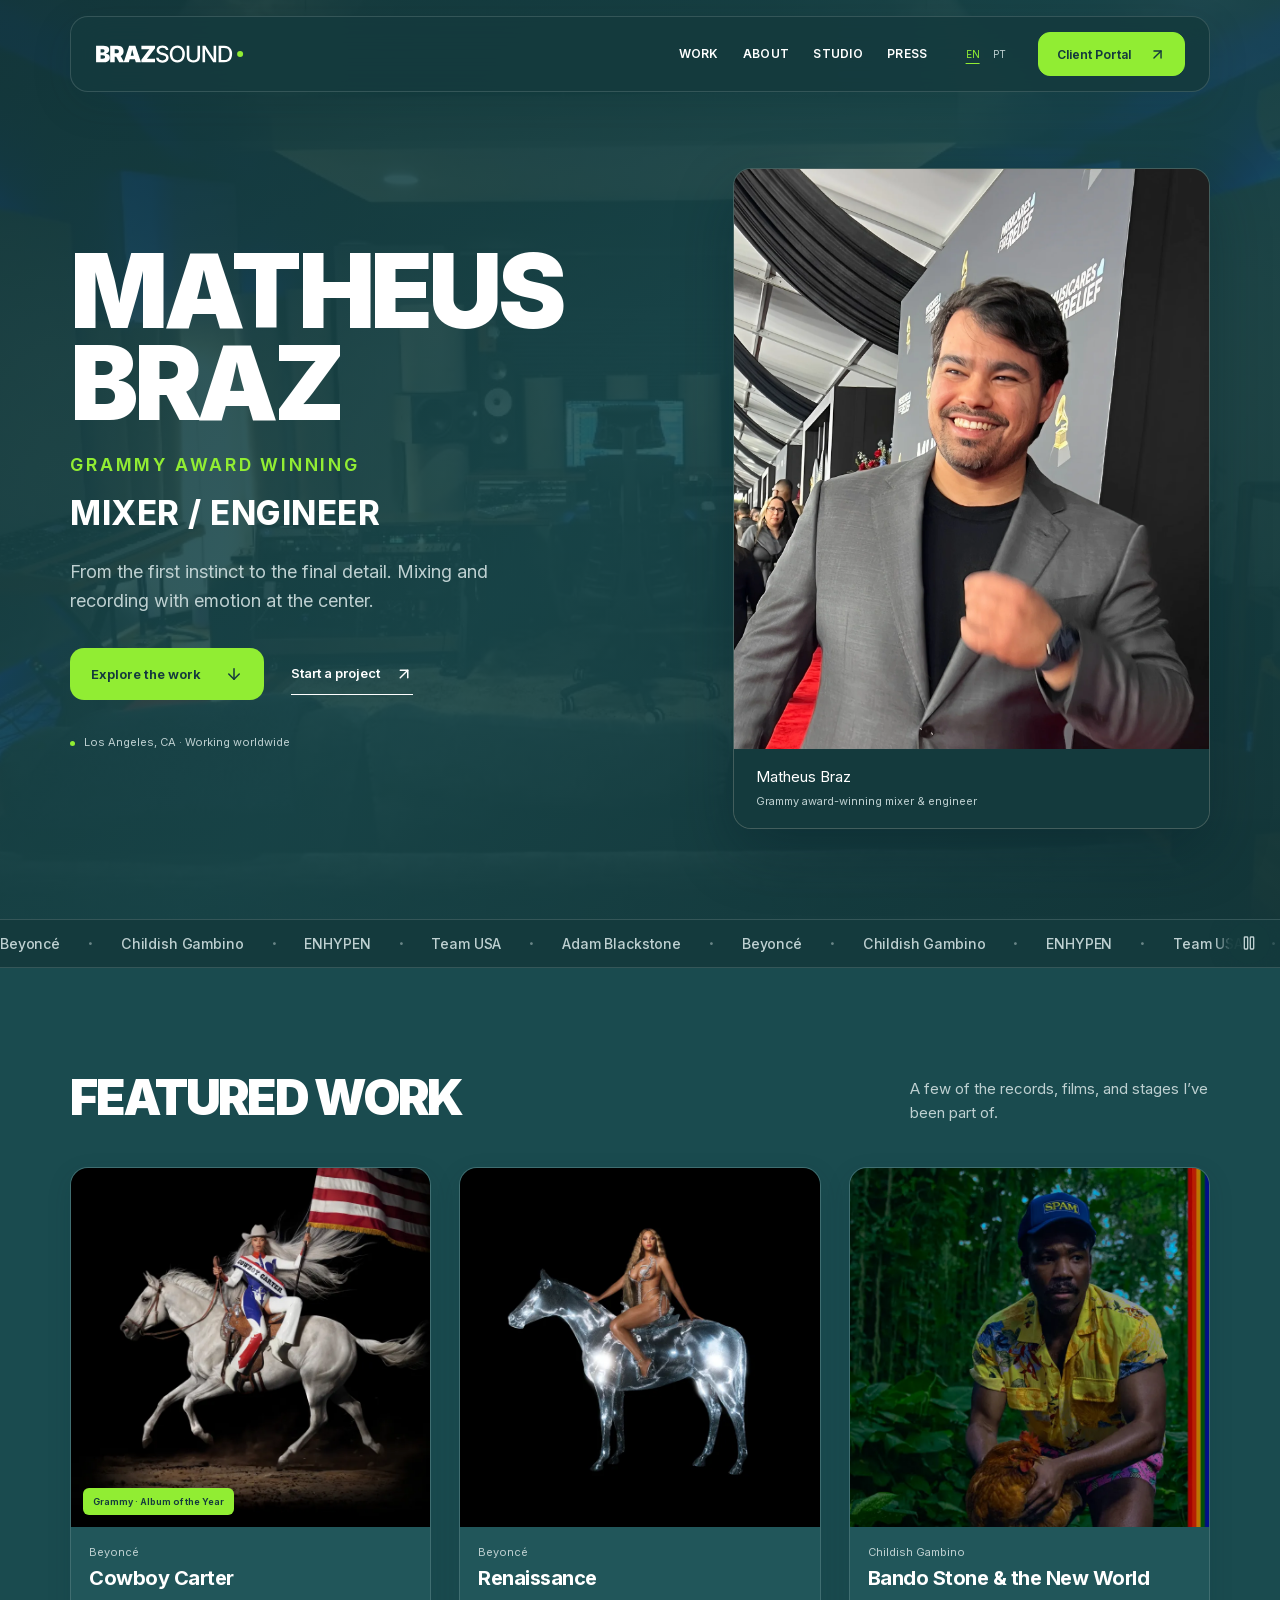
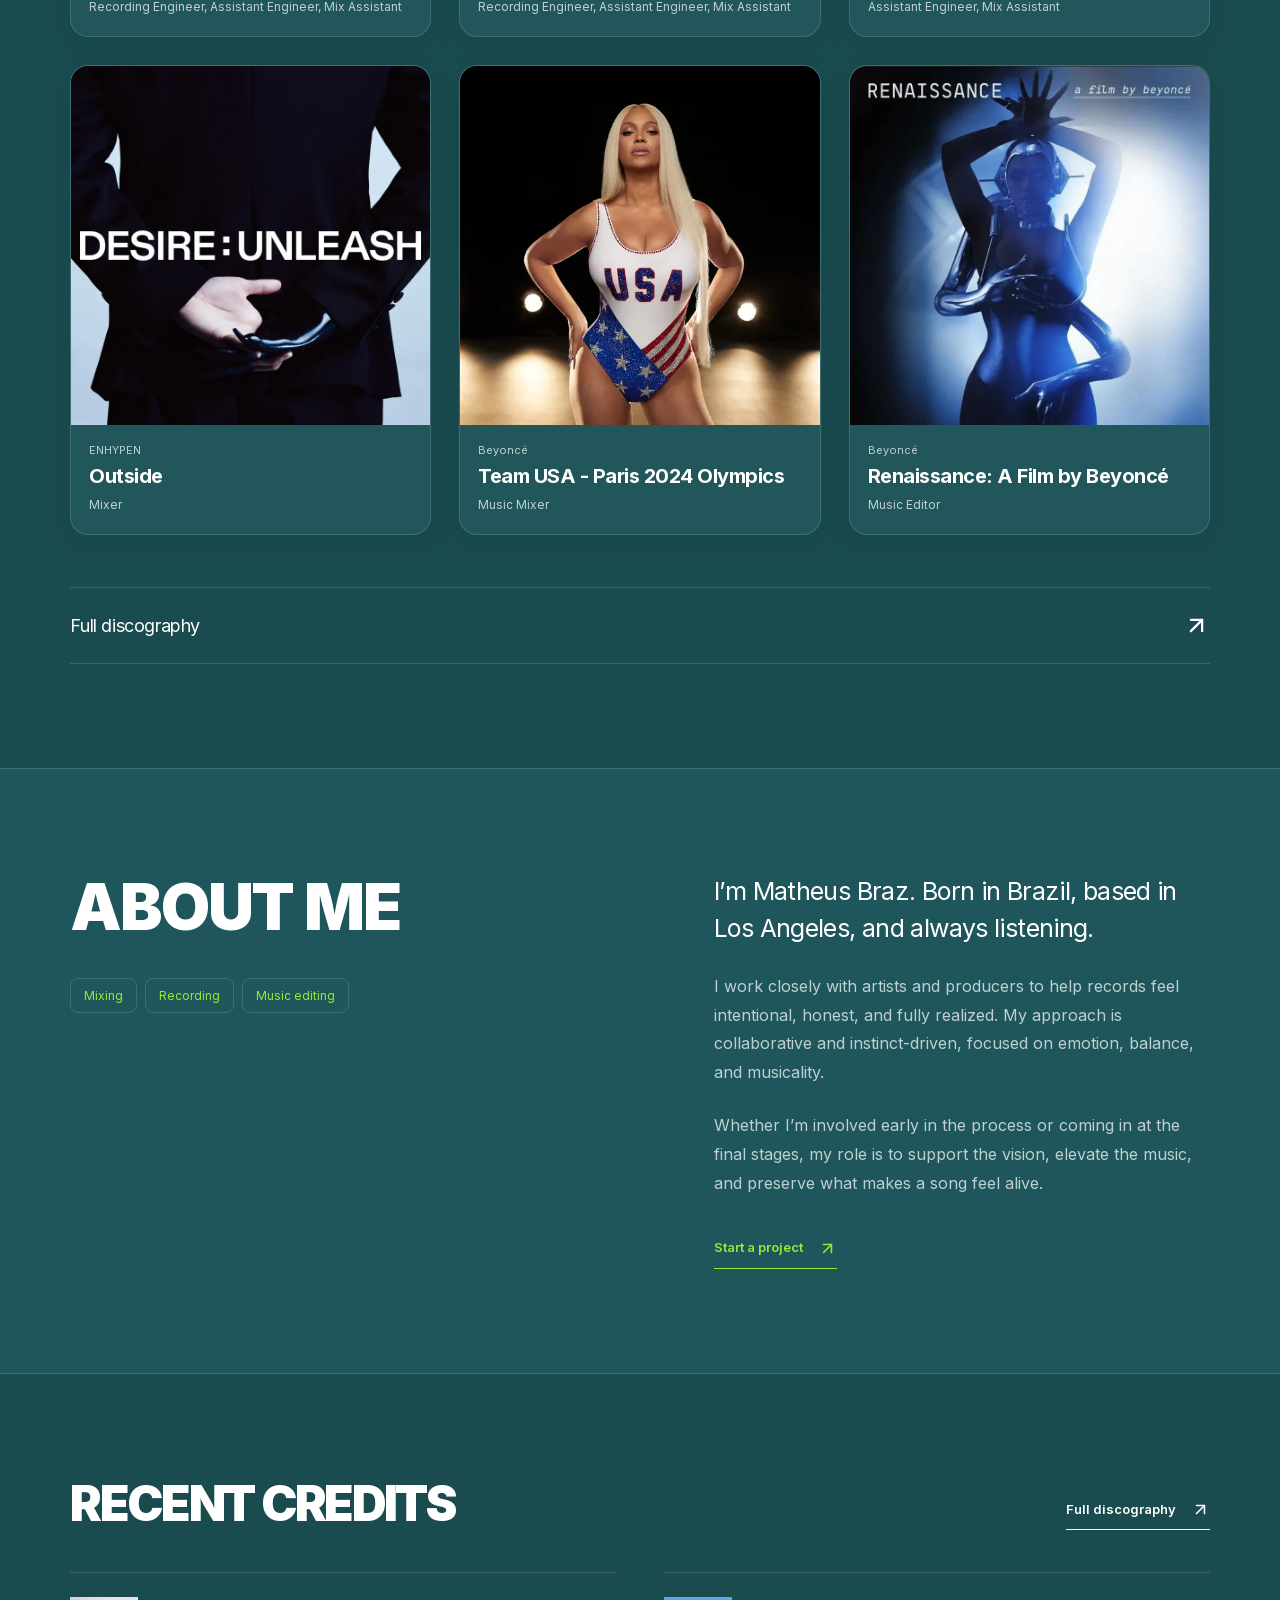
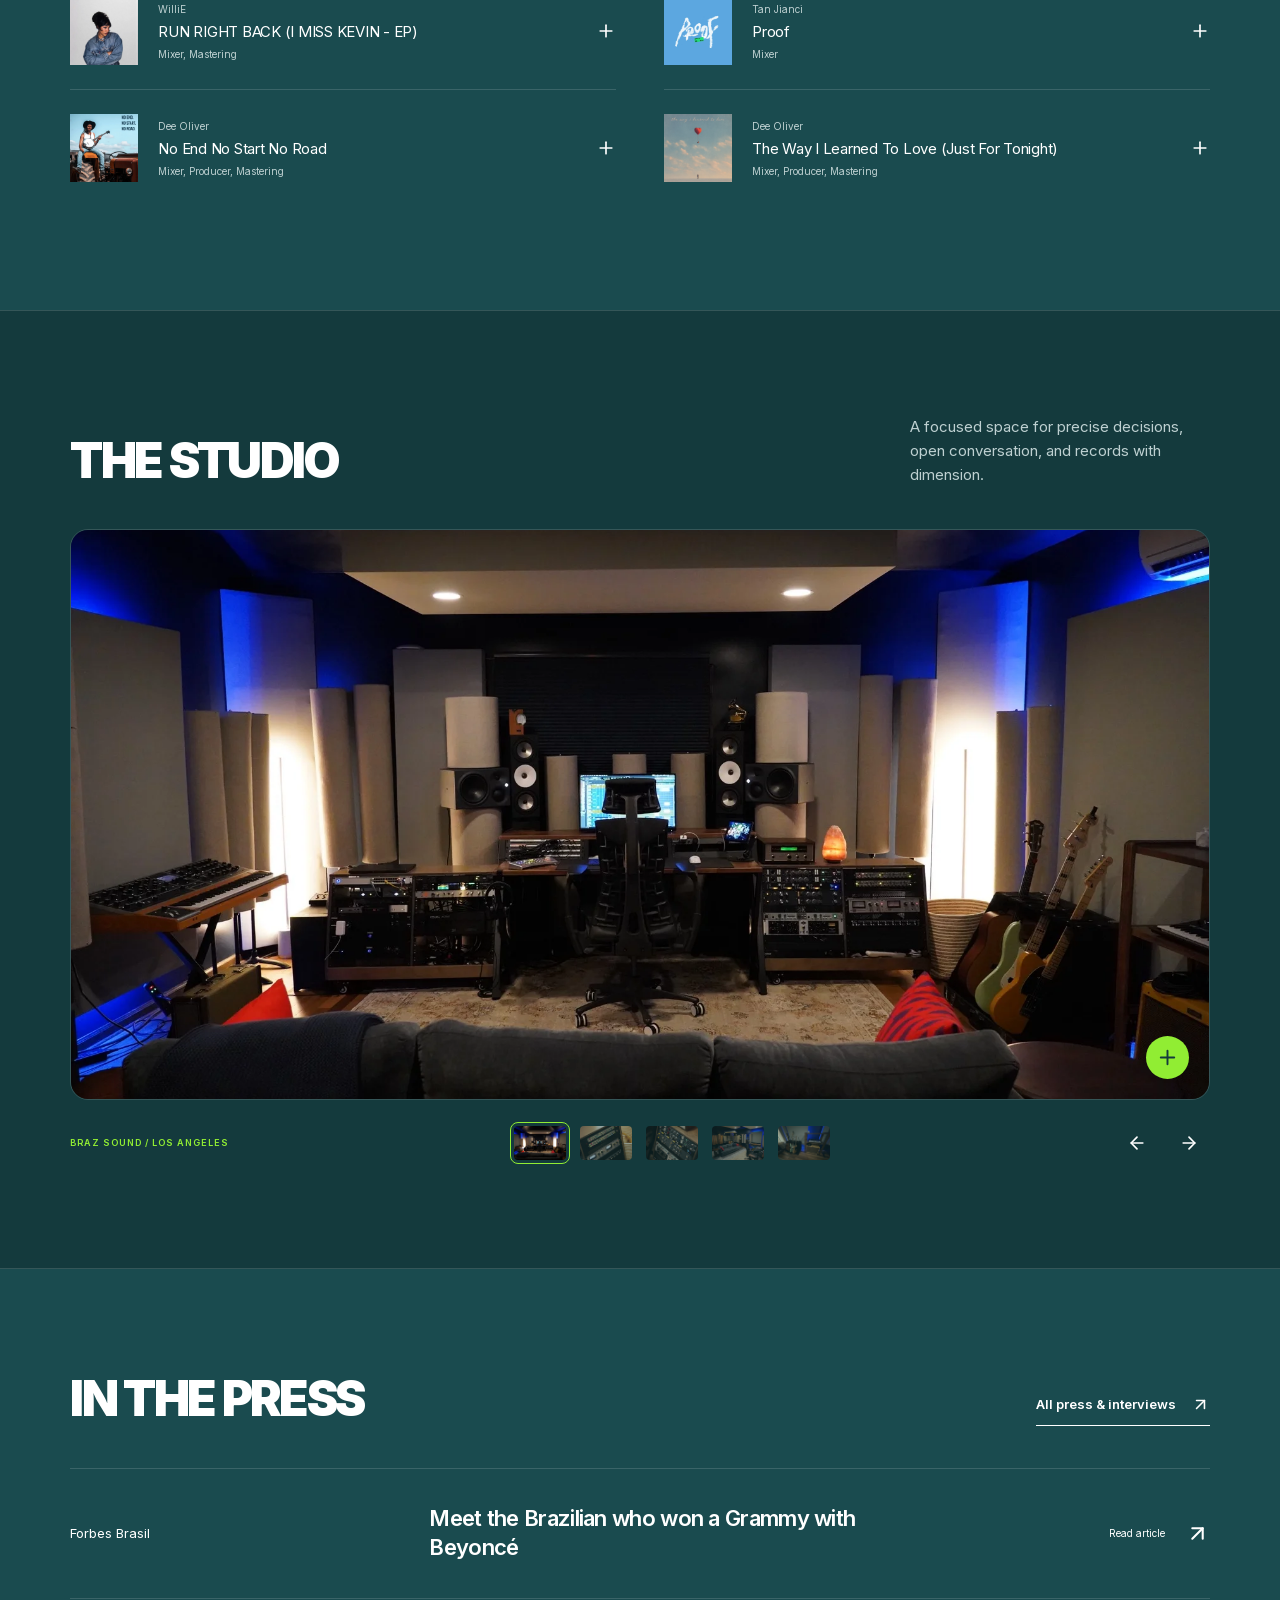
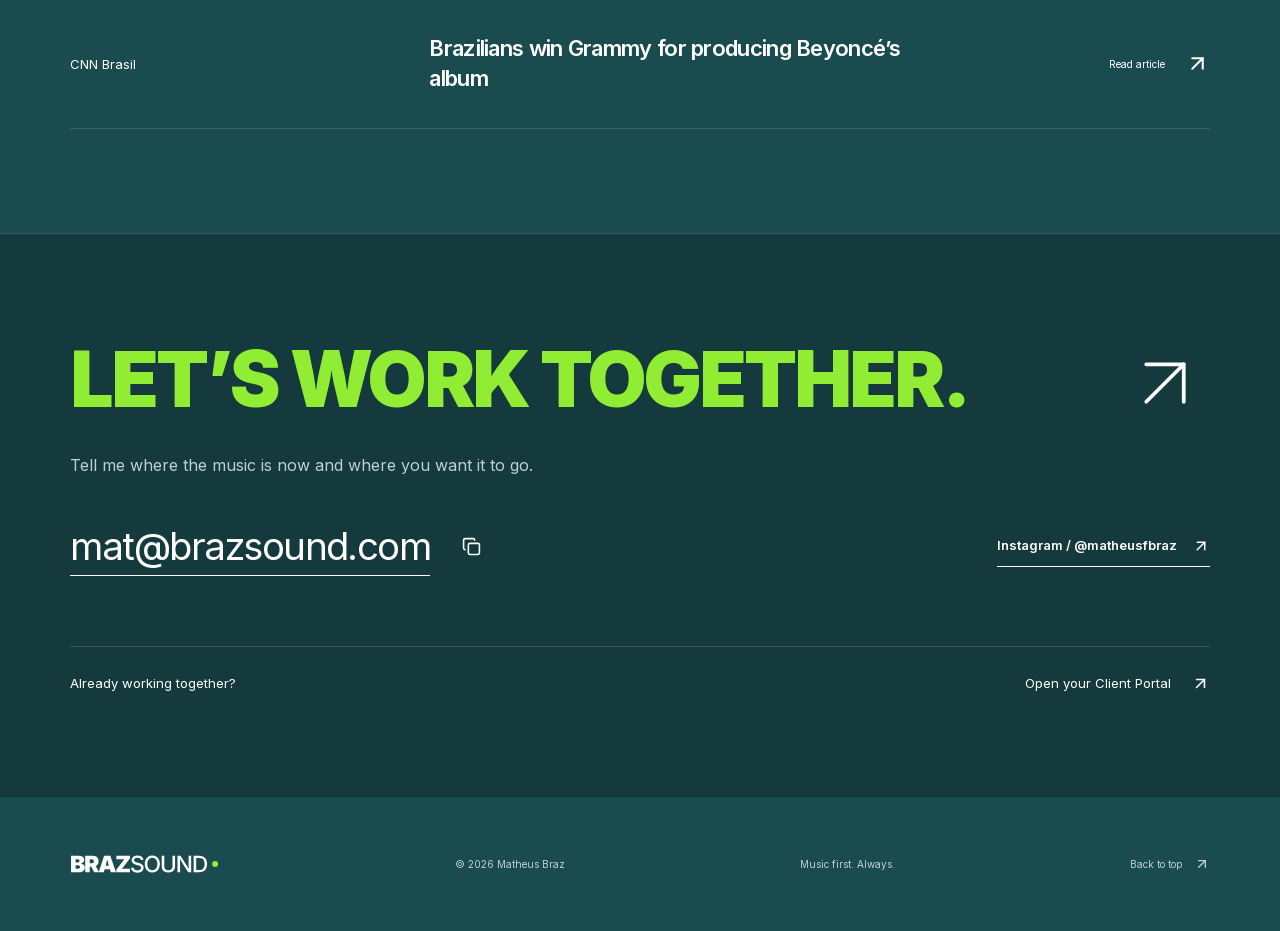
==== commit 1f68f8b0: "Publish simplified section headings and studio gallery" ====
--- a/index.html
+++ b/index.html
@@ -1 +1 @@
-<!DOCTYPE html><html lang="en"><head><meta charSet="utf-8"/><meta name="viewport" content="width=device-width, initial-scale=1"/><link rel="preload" href="/_next/static/media/1bffadaabf893a1e-s.p.3-6t-g6q0vh0a.woff2" as="font" crossorigin="" type="font/woff2"/><link rel="preload" href="/_next/static/media/83afe278b6a6bb3c-s.p.2bn3s6zvc0dyp.woff2" as="font" crossorigin="" type="font/woff2"/><link rel="preload" as="image" href="/portfolio/brand/brazsound-static.svg"/><link rel="preload" as="image" href="/portfolio/matheus-braz.webp" fetchPriority="high"/><link rel="stylesheet" href="/_next/static/chunks/3-d8mfa90pive.css" data-precedence="next"/><link rel="stylesheet" href="/_next/static/chunks/1x4k-v82iqlvt.css" data-precedence="next"/><link rel="preload" as="script" fetchPriority="low" href="/_next/static/chunks/3l04zcqx63h3y.js"/><script src="/_next/static/chunks/2m912stn0vfa6.js" async=""></script><script src="/_next/static/chunks/1mh6a-0e61pyc.js" async=""></script><script src="/_next/static/chunks/turbopack-0lalso72z2cic.js" async=""></script><script src="/_next/static/chunks/0h2qsuyze9ds1.js" async=""></script><script src="/_next/static/chunks/3mih9t7_te3rl.js" async=""></script><title>BRAZ SOUND — Matheus Braz / Mixer &amp; Engineer</title><meta name="description" content="Grammy award-winning mixer and recording engineer. Selected work, discography, studio, and contact."/><meta name="robots" content="index, follow"/><link rel="canonical" href="https://brazsound.com/"/><meta property="og:title" content="BRAZ SOUND — Matheus Braz / Mixer &amp; Engineer"/><meta property="og:description" content="Grammy award-winning mixer and recording engineer. Selected work, discography, studio, and contact."/><meta property="og:site_name" content="BRAZ SOUND"/><meta property="og:image" content="https://brazsound.com/portfolio/matheus-braz.webp"/><meta property="og:image:width" content="1437"/><meta property="og:image:height" content="2439"/><meta property="og:image:alt" content="Matheus Braz at the Grammy Awards"/><meta property="og:type" content="website"/><meta name="twitter:card" content="summary_large_image"/><meta name="twitter:title" content="BRAZ SOUND — Matheus Braz / Mixer &amp; Engineer"/><meta name="twitter:description" content="Grammy award-winning mixer and recording engineer. Selected work, discography, studio, and contact."/><meta name="twitter:image" content="https://brazsound.com/portfolio/matheus-braz.webp"/><meta name="twitter:image:alt" content="Matheus Braz at the Grammy Awards"/><meta name="twitter:image:width" content="1437"/><meta name="twitter:image:height" content="2439"/><link rel="icon" href="/portfolio/favicon.png"/><link rel="apple-touch-icon" href="/portfolio/favicon.png"/><meta name="next-size-adjust" content=""/><script src="/_next/static/chunks/0cz1d0mv5g_q7.js" noModule=""></script></head><body><div hidden=""><!--$--><!--/$--></div><div class="bs-site inter_3ad55d5b-module__D8JlcW__variable" lang="en" style="--bs-hero-image:url(&quot;/portfolio/studio-background.webp&quot;)" id="top"><a class="bs-skip" href="#main-content">Skip to content</a><header class="bs-header"><a class="bs-wordmark" href="/" aria-label="BRAZ SOUND — Home"><span class="brand-wordmark" role="img" aria-label="BRAZSOUND"><img src="/portfolio/brand/brazsound-static.svg" width="232" height="48" alt="" aria-hidden="true" draggable="false"/></span></a><nav class="bs-desktop-nav" aria-label="Main navigation"><a href="#work">Work</a><a href="#about">About</a><a href="#studio">Studio</a><a href="#press">Press</a></nav><div class="bs-header-actions"><div class="bs-language" role="group" aria-label="Language"><button aria-pressed="true">EN</button><button aria-pressed="false">PT</button></div><a class="bs-room-link" href="https://client.brazsound.com" rel="nofollow noreferrer">Client Portal<svg xmlns="http://www.w3.org/2000/svg" width="17" height="17" viewBox="0 0 24 24" fill="none" stroke="currentColor" stroke-width="2" stroke-linecap="round" stroke-linejoin="round" class="lucide lucide-arrow-up-right" aria-hidden="true"><path d="M7 7h10v10"></path><path d="M7 17 17 7"></path></svg></a><button class="bs-menu-toggle" aria-label="Open navigation" aria-controls="bs-mobile-menu" aria-expanded="false"><svg xmlns="http://www.w3.org/2000/svg" width="25" height="25" viewBox="0 0 24 24" fill="none" stroke="currentColor" stroke-width="2" stroke-linecap="round" stroke-linejoin="round" class="lucide lucide-menu" aria-hidden="true"><path d="M4 5h16"></path><path d="M4 12h16"></path><path d="M4 19h16"></path></svg></button></div></header><dialog id="bs-mobile-menu" class="bs-menu" aria-label="Open navigation"><div class="bs-menu-heading"><div class="brand-lockup bs-wordmark"><span class="brand-wordmark" role="img" aria-label="BRAZSOUND"><img src="/portfolio/brand/brazsound-static.svg" width="232" height="48" alt="" aria-hidden="true" draggable="false"/></span></div><button class="bs-icon-button" aria-label="Close"><svg xmlns="http://www.w3.org/2000/svg" width="24" height="24" viewBox="0 0 24 24" fill="none" stroke="currentColor" stroke-width="2" stroke-linecap="round" stroke-linejoin="round" class="lucide lucide-x" aria-hidden="true"><path d="M18 6 6 18"></path><path d="m6 6 12 12"></path></svg></button></div><nav><a href="#work">Work<svg xmlns="http://www.w3.org/2000/svg" width="23" height="23" viewBox="0 0 24 24" fill="none" stroke="currentColor" stroke-width="2" stroke-linecap="round" stroke-linejoin="round" class="lucide lucide-arrow-up-right" aria-hidden="true"><path d="M7 7h10v10"></path><path d="M7 17 17 7"></path></svg></a><a href="#about">About<svg xmlns="http://www.w3.org/2000/svg" width="23" height="23" viewBox="0 0 24 24" fill="none" stroke="currentColor" stroke-width="2" stroke-linecap="round" stroke-linejoin="round" class="lucide lucide-arrow-up-right" aria-hidden="true"><path d="M7 7h10v10"></path><path d="M7 17 17 7"></path></svg></a><a href="/discography">Full discography<svg xmlns="http://www.w3.org/2000/svg" width="23" height="23" viewBox="0 0 24 24" fill="none" stroke="currentColor" stroke-width="2" stroke-linecap="round" stroke-linejoin="round" class="lucide lucide-arrow-up-right" aria-hidden="true"><path d="M7 7h10v10"></path><path d="M7 17 17 7"></path></svg></a><a href="#studio">Studio<svg xmlns="http://www.w3.org/2000/svg" width="23" height="23" viewBox="0 0 24 24" fill="none" stroke="currentColor" stroke-width="2" stroke-linecap="round" stroke-linejoin="round" class="lucide lucide-arrow-up-right" aria-hidden="true"><path d="M7 7h10v10"></path><path d="M7 17 17 7"></path></svg></a><a href="#press">Press<svg xmlns="http://www.w3.org/2000/svg" width="23" height="23" viewBox="0 0 24 24" fill="none" stroke="currentColor" stroke-width="2" stroke-linecap="round" stroke-linejoin="round" class="lucide lucide-arrow-up-right" aria-hidden="true"><path d="M7 7h10v10"></path><path d="M7 17 17 7"></path></svg></a><a href="#contact">Contact<svg xmlns="http://www.w3.org/2000/svg" width="23" height="23" viewBox="0 0 24 24" fill="none" stroke="currentColor" stroke-width="2" stroke-linecap="round" stroke-linejoin="round" class="lucide lucide-arrow-up-right" aria-hidden="true"><path d="M7 7h10v10"></path><path d="M7 17 17 7"></path></svg></a></nav><div class="bs-menu-bottom"><div class="bs-language" role="group" aria-label="Language"><button aria-pressed="true">EN</button><button aria-pressed="false">PT</button></div><a class="bs-button" href="https://client.brazsound.com" rel="nofollow noreferrer">Client Portal<svg xmlns="http://www.w3.org/2000/svg" width="18" height="18" viewBox="0 0 24 24" fill="none" stroke="currentColor" stroke-width="2" stroke-linecap="round" stroke-linejoin="round" class="lucide lucide-arrow-up-right" aria-hidden="true"><path d="M7 7h10v10"></path><path d="M7 17 17 7"></path></svg></a></div></dialog><main id="main-content"><section class="bs-hero bs-wrap"><div class="bs-hero-copy"><p class="bs-kicker">MATHEUS BRAZ / MIXER &amp; ENGINEER</p><h1>Matheus<br/><span>Braz</span></h1><p class="bs-hero-award">Grammy award winning</p><p class="bs-hero-role">Mixer / Engineer</p><p class="bs-hero-intro">From the first instinct to the final detail. Mixing and recording with emotion at the center.</p><div class="bs-hero-buttons"><a href="#work" class="bs-button">Explore the work<svg xmlns="http://www.w3.org/2000/svg" width="18" height="18" viewBox="0 0 24 24" fill="none" stroke="currentColor" stroke-width="2" stroke-linecap="round" stroke-linejoin="round" class="lucide lucide-arrow-down" aria-hidden="true"><path d="M12 5v14"></path><path d="m19 12-7 7-7-7"></path></svg></a><a href="#contact" class="bs-text-link">Start a project<svg xmlns="http://www.w3.org/2000/svg" width="18" height="18" viewBox="0 0 24 24" fill="none" stroke="currentColor" stroke-width="2" stroke-linecap="round" stroke-linejoin="round" class="lucide lucide-arrow-up-right" aria-hidden="true"><path d="M7 7h10v10"></path><path d="M7 17 17 7"></path></svg></a></div><div class="bs-hero-location"><span class="bs-location-dot" aria-hidden="true"></span>Los Angeles, CA · Working worldwide</div></div><figure class="bs-portrait" data-portfolio-photo="portrait"><img src="/portfolio/matheus-braz.webp" alt="Matheus Braz at the Grammy Awards" width="1437" height="2439" fetchPriority="high"/><figcaption><span>Matheus Braz<small>Grammy award-winning mixer &amp; engineer</small></span></figcaption></figure></section><section id="artists" class="bs-artist-strip" aria-label="Artists I have worked with"><ul class="bs-ticker-accessible"><li>Beyoncé</li><li>Childish Gambino</li><li>ENHYPEN</li><li>Team USA</li><li>Adam Blackstone</li></ul><div class="bs-ticker-track" aria-hidden="true" style="animation-duration:30s;animation-play-state:running"><div class="bs-ticker-group"><div class="bs-ticker-sequence"><span>Beyoncé</span><span>Childish Gambino</span><span>ENHYPEN</span><span>Team USA</span><span>Adam Blackstone</span></div></div><div class="bs-ticker-group"><div class="bs-ticker-sequence"><span>Beyoncé</span><span>Childish Gambino</span><span>ENHYPEN</span><span>Team USA</span><span>Adam Blackstone</span></div></div></div><button class="bs-ticker-pause" aria-label="Pause artist ticker" title="Pause"><svg xmlns="http://www.w3.org/2000/svg" width="16" height="16" viewBox="0 0 24 24" fill="none" stroke="currentColor" stroke-width="2" stroke-linecap="round" stroke-linejoin="round" class="lucide lucide-pause" aria-hidden="true"><rect x="14" y="3" width="5" height="18" rx="1"></rect><rect x="5" y="3" width="5" height="18" rx="1"></rect></svg></button></section><section id="work" class="bs-work bs-wrap bs-section"><div class="bs-section-heading"><div><p class="bs-kicker">01 / <!-- -->SELECTED WORK</p><h2>Featured work</h2></div><p>A few of the records, films, and stages I’ve been part of.</p></div><div class="bs-credit-grid"><button class="bs-credit" data-portfolio-credit="credit-10" aria-label="View credit: Cowboy Carter — Beyoncé"><div class="bs-cover"><img src="/portfolio/credit-10.webp" alt="Cowboy Carter — Beyoncé" loading="lazy" decoding="async" width="640" height="640"/><span class="bs-cover-open" aria-hidden="true"><svg xmlns="http://www.w3.org/2000/svg" width="22" height="22" viewBox="0 0 24 24" fill="none" stroke="currentColor" stroke-width="2" stroke-linecap="round" stroke-linejoin="round" class="lucide lucide-plus" aria-hidden="true"><path d="M5 12h14"></path><path d="M12 5v14"></path></svg></span><span class="bs-award-label">Grammy · Album of the Year</span></div><div class="bs-credit-top"><span>Beyoncé</span></div><h3>Cowboy Carter</h3><p>Recording Engineer, Assistant Engineer, Mix Assistant</p></button><button class="bs-credit" data-portfolio-credit="credit-19" aria-label="View credit: Renaissance — Beyoncé"><div class="bs-cover"><img src="/portfolio/credit-19.webp" alt="Renaissance — Beyoncé" loading="lazy" decoding="async" width="640" height="640"/><span class="bs-cover-open" aria-hidden="true"><svg xmlns="http://www.w3.org/2000/svg" width="22" height="22" viewBox="0 0 24 24" fill="none" stroke="currentColor" stroke-width="2" stroke-linecap="round" stroke-linejoin="round" class="lucide lucide-plus" aria-hidden="true"><path d="M5 12h14"></path><path d="M12 5v14"></path></svg></span></div><div class="bs-credit-top"><span>Beyoncé</span></div><h3>Renaissance</h3><p>Recording Engineer, Assistant Engineer, Mix Assistant</p></button><button class="bs-credit" data-portfolio-credit="credit-14" aria-label="View credit: Bando Stone &amp; the New World — Childish Gambino"><div class="bs-cover"><img src="/portfolio/credit-14.webp" alt="Bando Stone &amp; the New World — Childish Gambino" loading="lazy" decoding="async" width="640" height="640"/><span class="bs-cover-open" aria-hidden="true"><svg xmlns="http://www.w3.org/2000/svg" width="22" height="22" viewBox="0 0 24 24" fill="none" stroke="currentColor" stroke-width="2" stroke-linecap="round" stroke-linejoin="round" class="lucide lucide-plus" aria-hidden="true"><path d="M5 12h14"></path><path d="M12 5v14"></path></svg></span></div><div class="bs-credit-top"><span>Childish Gambino</span></div><h3>Bando Stone &amp; the New World</h3><p>Assistant Engineer, Mix Assistant</p></button><button class="bs-credit" data-portfolio-credit="credit-06" aria-label="View credit: Outside — ENHYPEN"><div class="bs-cover"><img src="/portfolio/credit-06.webp" alt="Outside — ENHYPEN" loading="lazy" decoding="async" width="640" height="640"/><span class="bs-cover-open" aria-hidden="true"><svg xmlns="http://www.w3.org/2000/svg" width="22" height="22" viewBox="0 0 24 24" fill="none" stroke="currentColor" stroke-width="2" stroke-linecap="round" stroke-linejoin="round" class="lucide lucide-plus" aria-hidden="true"><path d="M5 12h14"></path><path d="M12 5v14"></path></svg></span></div><div class="bs-credit-top"><span>ENHYPEN</span></div><h3>Outside</h3><p>Mixer</p></button><button class="bs-credit" data-portfolio-credit="credit-12" aria-label="View credit: Team USA - Paris 2024 Olympics — Beyoncé"><div class="bs-cover"><img src="/portfolio/credit-12.webp" alt="Team USA - Paris 2024 Olympics — Beyoncé" loading="lazy" decoding="async" width="640" height="640"/><span class="bs-cover-open" aria-hidden="true"><svg xmlns="http://www.w3.org/2000/svg" width="22" height="22" viewBox="0 0 24 24" fill="none" stroke="currentColor" stroke-width="2" stroke-linecap="round" stroke-linejoin="round" class="lucide lucide-plus" aria-hidden="true"><path d="M5 12h14"></path><path d="M12 5v14"></path></svg></span></div><div class="bs-credit-top"><span>Beyoncé</span></div><h3>Team USA - Paris 2024 Olympics</h3><p>Music Mixer</p></button><button class="bs-credit" data-portfolio-credit="credit-16" aria-label="View credit: Renaissance: A Film by Beyoncé — Beyoncé"><div class="bs-cover"><img src="/portfolio/credit-16.webp" alt="Renaissance: A Film by Beyoncé — Beyoncé" loading="lazy" decoding="async" width="640" height="640"/><span class="bs-cover-open" aria-hidden="true"><svg xmlns="http://www.w3.org/2000/svg" width="22" height="22" viewBox="0 0 24 24" fill="none" stroke="currentColor" stroke-width="2" stroke-linecap="round" stroke-linejoin="round" class="lucide lucide-plus" aria-hidden="true"><path d="M5 12h14"></path><path d="M12 5v14"></path></svg></span></div><div class="bs-credit-top"><span>Beyoncé</span></div><h3>Renaissance: A Film by Beyoncé</h3><p>Music Editor</p></button></div><a href="/discography" class="bs-collection-link"><span>Full discography</span><svg xmlns="http://www.w3.org/2000/svg" width="27" height="27" viewBox="0 0 24 24" fill="none" stroke="currentColor" stroke-width="2" stroke-linecap="round" stroke-linejoin="round" class="lucide lucide-arrow-up-right" aria-hidden="true"><path d="M7 7h10v10"></path><path d="M7 17 17 7"></path></svg></a></section><section id="about" class="bs-about"><div class="bs-wrap bs-section bs-about-grid"><div><p class="bs-kicker">02 / <!-- -->BEHIND THE SOUND</p><h2>About me</h2><div class="bs-practice"><span>Mixing</span><span>Recording</span><span>Music editing</span></div></div><div class="bs-about-story"><p class="bs-about-intro">I’m Matheus Braz. Born in Brazil, based in Los Angeles, and always listening.</p><p>I work closely with artists and producers to help records feel intentional, honest, and fully realized. My approach is collaborative and instinct-driven, focused on emotion, balance, and musicality.</p><p>Whether I’m involved early in the process or coming in at the final stages, my role is to support the vision, elevate the music, and preserve what makes a song feel alive.</p><a href="#contact" class="bs-text-link">Start a project<svg xmlns="http://www.w3.org/2000/svg" width="19" height="19" viewBox="0 0 24 24" fill="none" stroke="currentColor" stroke-width="2" stroke-linecap="round" stroke-linejoin="round" class="lucide lucide-arrow-up-right" aria-hidden="true"><path d="M7 7h10v10"></path><path d="M7 17 17 7"></path></svg></a></div></div></section><section class="bs-latest bs-wrap bs-section"><div class="bs-section-heading"><div><p class="bs-kicker">MORE FROM THE CATALOG</p><h2>Recent credits</h2></div><a href="/discography" class="bs-text-link">Full discography<svg xmlns="http://www.w3.org/2000/svg" width="19" height="19" viewBox="0 0 24 24" fill="none" stroke="currentColor" stroke-width="2" stroke-linecap="round" stroke-linejoin="round" class="lucide lucide-arrow-up-right" aria-hidden="true"><path d="M7 7h10v10"></path><path d="M7 17 17 7"></path></svg></a></div><div class="bs-latest-list"><button data-portfolio-credit="credit-01"><img src="/portfolio/credit-01.webp" width="76" height="76" alt="" loading="lazy"/><span><small>WilliE</small><strong>RUN RIGHT BACK (I MISS KEVIN - EP)</strong><em>Mixer, Mastering</em></span><svg xmlns="http://www.w3.org/2000/svg" width="20" height="20" viewBox="0 0 24 24" fill="none" stroke="currentColor" stroke-width="2" stroke-linecap="round" stroke-linejoin="round" class="lucide lucide-plus" aria-hidden="true"><path d="M5 12h14"></path><path d="M12 5v14"></path></svg></button><button data-portfolio-credit="credit-02"><img src="/portfolio/credit-02.webp" width="76" height="76" alt="" loading="lazy"/><span><small>Tan Jianci</small><strong>Proof</strong><em>Mixer</em></span><svg xmlns="http://www.w3.org/2000/svg" width="20" height="20" viewBox="0 0 24 24" fill="none" stroke="currentColor" stroke-width="2" stroke-linecap="round" stroke-linejoin="round" class="lucide lucide-plus" aria-hidden="true"><path d="M5 12h14"></path><path d="M12 5v14"></path></svg></button><button data-portfolio-credit="credit-03"><img src="/portfolio/credit-03.webp" width="76" height="76" alt="" loading="lazy"/><span><small>Dee Oliver</small><strong>No End No Start No Road</strong><em>Mixer, Producer, Mastering</em></span><svg xmlns="http://www.w3.org/2000/svg" width="20" height="20" viewBox="0 0 24 24" fill="none" stroke="currentColor" stroke-width="2" stroke-linecap="round" stroke-linejoin="round" class="lucide lucide-plus" aria-hidden="true"><path d="M5 12h14"></path><path d="M12 5v14"></path></svg></button><button data-portfolio-credit="credit-04"><img src="/portfolio/credit-04.webp" width="76" height="76" alt="" loading="lazy"/><span><small>Dee Oliver</small><strong>The Way I Learned To Love (Just For Tonight)</strong><em>Mixer, Producer, Mastering</em></span><svg xmlns="http://www.w3.org/2000/svg" width="20" height="20" viewBox="0 0 24 24" fill="none" stroke="currentColor" stroke-width="2" stroke-linecap="round" stroke-linejoin="round" class="lucide lucide-plus" aria-hidden="true"><path d="M5 12h14"></path><path d="M12 5v14"></path></svg></button></div></section><section id="studio" class="bs-studio"><div class="bs-wrap bs-section"><div class="bs-section-heading"><div><p class="bs-kicker">03 / <!-- -->THE STUDIO</p><h2>The studio</h2></div><p>A focused space for precise decisions, open conversation, and records with dimension.</p></div><button class="bs-studio-main" data-portfolio-photo="studio-1" aria-label="Enlarge studio photo 1"><img src="/portfolio/studio-01.webp" alt="Studio photo 1 — BRAZ SOUND, Los Angeles" width="1600" height="1067" loading="lazy"/><span class="bs-studio-enlarge" aria-hidden="true"><svg xmlns="http://www.w3.org/2000/svg" width="23" height="23" viewBox="0 0 24 24" fill="none" stroke="currentColor" stroke-width="2" stroke-linecap="round" stroke-linejoin="round" class="lucide lucide-plus" aria-hidden="true"><path d="M5 12h14"></path><path d="M12 5v14"></path></svg></span></button><div class="bs-studio-controls"><span class="bs-kicker">BRAZ SOUND / LOS ANGELES</span><div class="bs-studio-thumbs" role="group" aria-label="Studio"><button aria-label="Studio photo 1" aria-pressed="true"><img src="/portfolio/studio-01.webp" width="64" height="44" alt="" loading="lazy"/></button><button aria-label="Studio photo 2" aria-pressed="false"><img src="/portfolio/studio-02.webp" width="64" height="44" alt="" loading="lazy"/></button><button aria-label="Studio photo 3" aria-pressed="false"><img src="/portfolio/studio-03.webp" width="64" height="44" alt="" loading="lazy"/></button><button aria-label="Studio photo 4" aria-pressed="false"><img src="/portfolio/studio-04.webp" width="64" height="44" alt="" loading="lazy"/></button><button aria-label="Studio photo 5" aria-pressed="false"><img src="/portfolio/studio-05.webp" width="64" height="44" alt="" loading="lazy"/></button></div><div class="bs-studio-arrows"><button class="bs-icon-button" aria-label="Previous photo"><svg xmlns="http://www.w3.org/2000/svg" width="20" height="20" viewBox="0 0 24 24" fill="none" stroke="currentColor" stroke-width="2" stroke-linecap="round" stroke-linejoin="round" class="lucide lucide-arrow-left" aria-hidden="true"><path d="m12 19-7-7 7-7"></path><path d="M19 12H5"></path></svg></button><span aria-live="polite">01<!-- --> <!-- -->/ <!-- -->05</span><button class="bs-icon-button" aria-label="Next photo"><svg xmlns="http://www.w3.org/2000/svg" width="20" height="20" viewBox="0 0 24 24" fill="none" stroke="currentColor" stroke-width="2" stroke-linecap="round" stroke-linejoin="round" class="lucide lucide-arrow-right" aria-hidden="true"><path d="M5 12h14"></path><path d="m12 5 7 7-7 7"></path></svg></button></div></div></div></section><section id="press" class="bs-wrap bs-section"><div class="bs-section-heading"><div><p class="bs-kicker">04 / <!-- -->IN THE PRESS</p><h2>In the press</h2></div><a href="/media" class="bs-text-link">All press &amp; interviews<svg xmlns="http://www.w3.org/2000/svg" width="19" height="19" viewBox="0 0 24 24" fill="none" stroke="currentColor" stroke-width="2" stroke-linecap="round" stroke-linejoin="round" class="lucide lucide-arrow-up-right" aria-hidden="true"><path d="M7 7h10v10"></path><path d="M7 17 17 7"></path></svg></a></div><div class="bs-press-list"><a data-portfolio-press="press-1" href="https://forbes.com.br/carreira/2025/02/conheca-o-brasileiro-que-ganhou-grammy-junto-com-beyonce/" target="_blank" rel="noopener noreferrer"><span class="bs-press-outlet"><span class="bs-number">0<!-- -->1</span>Forbes Brasil</span><h3>Meet the Brazilian who won a Grammy with Beyoncé</h3><span class="bs-press-action"><span>Read article</span><svg xmlns="http://www.w3.org/2000/svg" width="25" height="25" viewBox="0 0 24 24" fill="none" stroke="currentColor" stroke-width="2" stroke-linecap="round" stroke-linejoin="round" class="lucide lucide-arrow-up-right" aria-hidden="true"><path d="M7 7h10v10"></path><path d="M7 17 17 7"></path></svg></span></a><a data-portfolio-press="press-2" href="https://www.cnnbrasil.com.br/entretenimento/grammy-2025-brasileiros-levam-premio-por-produzir-album-de-beyonce/" target="_blank" rel="noopener noreferrer"><span class="bs-press-outlet"><span class="bs-number">0<!-- -->2</span>CNN Brasil</span><h3>Brazilians win Grammy for producing Beyoncé’s album</h3><span class="bs-press-action"><span>Read article</span><svg xmlns="http://www.w3.org/2000/svg" width="25" height="25" viewBox="0 0 24 24" fill="none" stroke="currentColor" stroke-width="2" stroke-linecap="round" stroke-linejoin="round" class="lucide lucide-arrow-up-right" aria-hidden="true"><path d="M7 7h10v10"></path><path d="M7 17 17 7"></path></svg></span></a></div></section><section id="contact" class="bs-contact"><div class="bs-wrap bs-section"><p class="bs-kicker">LET’S MAKE SOMETHING</p><div class="bs-contact-heading"><h2>Let’s work together.</h2><svg xmlns="http://www.w3.org/2000/svg" width="24" height="24" viewBox="0 0 24 24" fill="none" stroke="currentColor" stroke-width="2" stroke-linecap="round" stroke-linejoin="round" class="lucide lucide-arrow-up-right" aria-hidden="true"><path d="M7 7h10v10"></path><path d="M7 17 17 7"></path></svg></div><p class="bs-contact-intro">Tell me where the music is now and where you want it to go.</p><div class="bs-contact-actions"><div class="bs-email"><a href="mailto:mat@brazsound.com">mat@brazsound.com</a><button class="bs-icon-button" aria-label="Copy email address"><svg xmlns="http://www.w3.org/2000/svg" width="19" height="19" viewBox="0 0 24 24" fill="none" stroke="currentColor" stroke-width="2" stroke-linecap="round" stroke-linejoin="round" class="lucide lucide-copy" aria-hidden="true"><rect width="14" height="14" x="8" y="8" rx="2" ry="2"></rect><path d="M4 16c-1.1 0-2-.9-2-2V4c0-1.1.9-2 2-2h10c1.1 0 2 .9 2 2"></path></svg></button><span class="bs-copy-status" role="status"></span></div><a class="bs-text-link" href="https://www.instagram.com/matheusfbraz/" target="_blank" rel="noopener noreferrer">Instagram / @matheusfbraz<svg xmlns="http://www.w3.org/2000/svg" width="18" height="18" viewBox="0 0 24 24" fill="none" stroke="currentColor" stroke-width="2" stroke-linecap="round" stroke-linejoin="round" class="lucide lucide-arrow-up-right" aria-hidden="true"><path d="M7 7h10v10"></path><path d="M7 17 17 7"></path></svg></a></div><div class="bs-client-entry"><span>Already working together?</span><a href="https://client.brazsound.com" rel="nofollow noreferrer">Open your Client Portal<svg xmlns="http://www.w3.org/2000/svg" width="19" height="19" viewBox="0 0 24 24" fill="none" stroke="currentColor" stroke-width="2" stroke-linecap="round" stroke-linejoin="round" class="lucide lucide-arrow-up-right" aria-hidden="true"><path d="M7 7h10v10"></path><path d="M7 17 17 7"></path></svg></a></div></div></section></main><footer class="bs-footer bs-wrap"><div class="brand-lockup bs-wordmark"><a href="/" aria-label="BRAZSOUND home"><span class="brand-wordmark" role="img" aria-label="BRAZSOUND"><img src="/portfolio/brand/brazsound-static.svg" width="232" height="48" alt="" aria-hidden="true" draggable="false"/></span></a></div><span>© <!-- -->2026<!-- --> Matheus Braz</span><span>Music first. Always.</span><a href="#top">Back to top<svg xmlns="http://www.w3.org/2000/svg" width="16" height="16" viewBox="0 0 24 24" fill="none" stroke="currentColor" stroke-width="2" stroke-linecap="round" stroke-linejoin="round" class="lucide lucide-arrow-up-right" aria-hidden="true"><path d="M7 7h10v10"></path><path d="M7 17 17 7"></path></svg></a></footer><dialog class="bs-lightbox" aria-label="Studio"><div class="bs-lightbox-toolbar"><span>Studio<!-- --> <span aria-live="polite">/ 0<!-- -->1</span></span><button class="bs-icon-button" autofocus="" aria-label="Close"><svg xmlns="http://www.w3.org/2000/svg" width="24" height="24" viewBox="0 0 24 24" fill="none" stroke="currentColor" stroke-width="2" stroke-linecap="round" stroke-linejoin="round" class="lucide lucide-x" aria-hidden="true"><path d="M18 6 6 18"></path><path d="m6 6 12 12"></path></svg></button></div><img src="/portfolio/studio-01.webp" width="1600" height="1067" alt="Studio photo 1 — BRAZ SOUND, Los Angeles" loading="lazy"/><div class="bs-lightbox-controls"><button class="bs-text-link"><svg xmlns="http://www.w3.org/2000/svg" width="18" height="18" viewBox="0 0 24 24" fill="none" stroke="currentColor" stroke-width="2" stroke-linecap="round" stroke-linejoin="round" class="lucide lucide-arrow-left" aria-hidden="true"><path d="m12 19-7-7 7-7"></path><path d="M19 12H5"></path></svg>Previous photo</button><button class="bs-text-link">Next photo<svg xmlns="http://www.w3.org/2000/svg" width="18" height="18" viewBox="0 0 24 24" fill="none" stroke="currentColor" stroke-width="2" stroke-linecap="round" stroke-linejoin="round" class="lucide lucide-arrow-right" aria-hidden="true"><path d="M5 12h14"></path><path d="m12 5 7 7-7 7"></path></svg></button></div></dialog><dialog class="bs-credit-dialog" aria-labelledby="bs-credit-dialog-title"><button class="bs-dialog-close bs-icon-button" autofocus="" aria-label="Close"><svg xmlns="http://www.w3.org/2000/svg" width="24" height="24" viewBox="0 0 24 24" fill="none" stroke="currentColor" stroke-width="2" stroke-linecap="round" stroke-linejoin="round" class="lucide lucide-x" aria-hidden="true"><path d="M18 6 6 18"></path><path d="m6 6 12 12"></path></svg></button></dialog></div><!--$--><!--/$--><script src="/_next/static/chunks/3l04zcqx63h3y.js" id="_R_" async=""></script><script>(self.__next_f=self.__next_f||[]).push([0])</script><script>self.__next_f.push([1,"1:\"$Sreact.fragment\"\n2:I[39756,[\"/_next/static/chunks/0h2qsuyze9ds1.js\"],\"default\"]\n3:I[37457,[\"/_next/static/chunks/0h2qsuyze9ds1.js\"],\"default\"]\n4:I[87961,[\"/_next/static/chunks/0h2qsuyze9ds1.js\",\"/_next/static/chunks/3mih9t7_te3rl.js\"],\"PublicHome\"]\n5:I[97367,[\"/_next/static/chunks/0h2qsuyze9ds1.js\"],\"OutletBoundary\"]\n6:\"$Sreact.suspense\"\n8:I[97367,[\"/_next/static/chunks/0h2qsuyze9ds1.js\"],\"ViewportBoundary\"]\na:I[97367,[\"/_next/static/chunks/0h2qsuyze9ds1.js\"],\"MetadataBoundary\"]\nc:I[68027,[\"/_next/static/chunks/0h2qsuyze9ds1.js\"],\"default\",1]\n:HL[\"/_next/static/chunks/3-d8mfa90pive.css\",\"style\"]\n:HL[\"/_next/static/media/1bffadaabf893a1e-s.p.3-6t-g6q0vh0a.woff2\",\"font\",{\"crossOrigin\":\"\",\"type\":\"font/woff2\"}]\n:HL[\"/_next/static/media/83afe278b6a6bb3c-s.p.2bn3s6zvc0dyp.woff2\",\"font\",{\"crossOrigin\":\"\",\"type\":\"font/woff2\"}]\n:HL[\"/_next/static/chunks/1x4k-v82iqlvt.css\",\"style\"]\n0:{\"P\":null,\"c\":[\"\",\"\"],\"q\":\"\",\"i\":false,\"f\":[[[\"\",{\"children\":[\"__PAGE__\",{},\"$undefined\",\"$undefined\",4608]},\"$undefined\",\"$undefined\",4624],[[\"$\",\"$1\",\"c\",{\"children\":[[[\"$\",\"link\",\"0\",{\"rel\":\"stylesheet\",\"href\":\"/_next/static/chunks/3-d8mfa90pive.css\",\"precedence\":\"next\",\"crossOrigin\":\"$undefined\",\"nonce\":\"$undefined\"}],[\"$\",\"script\",\"script-0\",{\"src\":\"/_next/static/chunks/0h2qsuyze9ds1.js\",\"async\":true,\"nonce\":\"$undefined\"}]],[\"$\",\"html\",null,{\"lang\":\"en\",\"children\":[\"$\",\"body\",null,{\"children\":[\"$\",\"$L2\",null,{\"parallelRouterKey\":\"children\",\"error\":\"$undefined\",\"errorStyles\":\"$undefined\",\"errorScripts\":\"$undefined\",\"template\":[\"$\",\"$L3\",null,{}],\"templateStyles\":\"$undefined\",\"templateScripts\":\"$undefined\",\"notFound\":[[[\"$\",\"title\",null,{\"children\":\"404: This page could not be found.\"}],[\"$\",\"div\",null,{\"style\":{\"fontFamily\":\"system-ui,\\\"Segoe UI\\\",Roboto,Helvetica,Arial,sans-serif,\\\"Apple Color Emoji\\\",\\\"Segoe UI Emoji\\\"\",\"height\":\"100vh\",\"textAlign\":\"center\",\"display\":\"flex\",\"flexDirection\":\"column\",\"alignItems\":\"center\",\"justifyContent\":\"center\"},\"children\":[\"$\",\"div\",null,{\"children\":[[\"$\",\"style\",null,{\"dangerouslySetInnerHTML\":{\"__html\":\"body{color:#000;background:#fff;margin:0}.next-error-h1{border-right:1px solid rgba(0,0,0,.3)}@media (prefers-color-scheme:dark){body{color:#fff;background:#000}.next-error-h1{border-right:1px solid rgba(255,255,255,.3)}}\"}}],[\"$\",\"h1\",null,{\"className\":\"next-error-h1\",\"style\":{\"display\":\"inline-block\",\"margin\":\"0 20px 0 0\",\"padding\":\"0 23px 0 0\",\"fontSize\":24,\"fontWeight\":500,\"verticalAlign\":\"top\",\"lineHeight\":\"49px\"},\"children\":404}],[\"$\",\"div\",null,{\"style\":{\"display\":\"inline-block\"},\"children\":[\"$\",\"h2\",null,{\"style\":{\"fontSize\":14,\"fontWeight\":400,\"lineHeight\":\"49px\",\"margin\":0},\"children\":\"This page could not be found.\"}]}]]}]}]],[]],\"forbidden\":\"$undefined\",\"unauthorized\":\"$undefined\"}]}]}]]}],{\"children\":[[\"$\",\"$1\",\"c\",{\"children\":[[\"$\",\"$L4\",null,{\"page\":\"home\",\"portalHref\":\"https://client.brazsound.com\",\"contentEndpoint\":\"https://brazsound-client-room.mat-f27.workers.dev/website-api/public\"}],[[\"$\",\"link\",\"0\",{\"rel\":\"stylesheet\",\"href\":\"/_next/static/chunks/1x4k-v82iqlvt.css\",\"precedence\":\"next\",\"crossOrigin\":\"$undefined\",\"nonce\":\"$undefined\"}],[\"$\",\"script\",\"script-0\",{\"src\":\"/_next/static/chunks/3mih9t7_te3rl.js\",\"async\":true,\"nonce\":\"$undefined\"}]],[\"$\",\"$L5\",null,{\"children\":[\"$\",\"$6\",null,{\"name\":\"Next.MetadataOutlet\",\"children\":\"$@7\"}]}]]}],{},null,false,null]},null,false,null],[\"$\",\"$1\",\"h\",{\"children\":[null,[\"$\",\"$L8\",null,{\"children\":\"$L9\"}],[\"$\",\"div\",null,{\"hidden\":true,\"children\":[\"$\",\"$La\",null,{\"children\":[\"$\",\"$6\",null,{\"name\":\"Next.Metadata\",\"children\":\"$Lb\"}]}]}],[\"$\",\"meta\",null,{\"name\":\"next-size-adjust\",\"content\":\"\"}]]}],false]],\"m\":\"$undefined\",\"G\":[\"$c\",[[\"$\",\"link\",\"0\",{\"rel\":\"stylesheet\",\"href\":\"/_next/static/chunks/3-d8mfa90pive.css\",\"precedence\":\"next\",\"crossOrigin\":\"$undefined\",\"nonce\":\"$undefined\"}]]],\"S\":true,\"h\":null,\"r\":\"$undefined\",\"s\":\"$undefined\",\"a\":\"$undefined\",\"l\":\"$undefined\",\"p\":\"$undefined\",\"d\":\"$undefined\",\"b\":\"_U0xd7AyuUg_DEkj6yo07\"}\n9:[[\"$\",\"meta\",\"0\",{\"charSet\":\"utf-8\"}],[\"$\",\"meta\",\"1\",{\"name\":\"viewport\",\"content\":\"width=device-width, initial-scale=1\"}]]\nd:I[27201,[\"/_next/static/chunks/0h2qsuyze9ds1.js\"],\"IconMark\"]\n7:null\nb:[[\"$\",\"title\",\"0\",{\"children\":\"BRAZ SOUND — Matheus Braz / Mixer \u0026 Engineer\"}],[\"$\",\"meta\",\"1\",{\"name\":\"description\",\"content\":\"Grammy award-winning mixer and recording engineer. Selected work, discography, studio, and contact.\"}],[\"$\",\"meta\",\"2\",{\"name\":\"robots\",\"content\":\"index, follow\"}],[\"$\",\"link\",\"3\",{\"rel\":\"canonical\",\"href\":\"https://brazsound.com/\"}],[\"$\",\"meta\",\"4\",{\"property\":\"og:title\",\"content\":\"BRAZ SOUND — Matheus Braz / Mixer \u0026 Engineer\"}],[\"$\",\"meta\",\"5\",{\"property\":\"og:description\",\"content\":\"Grammy award-winning mixer and recording engineer. Selected work, discography, studio, and contact.\"}],[\"$\",\"meta\",\"6\",{\"property\":\"og:site_name\",\"content\":\"BRAZ SOUND\"}],[\"$\",\"meta\",\"7\",{\"property\":\"og:image\",\"content\":\"https://brazsound.com/portfolio/matheus-braz.webp\"}],[\"$\",\"meta\",\"8\",{\"property\":\"og:image:width\",\"content\":\"1437\"}],[\"$\",\"meta\",\"9\",{\"property\":\"og:image:height\",\"content\":\"2439\"}],[\"$\",\"meta\",\"10\",{\"property\":\"og:image:alt\",\"content\":\"Matheus Braz at the Grammy Awards\"}],[\"$\",\"meta\",\"11\",{\"property\":\"og:type\",\"content\":\"website\"}],[\"$\",\"meta\",\"12\",{\"name\":\"twitter:card\",\"content\":\"summary_large_image\"}],[\"$\",\"meta\",\"13\",{\"name\":\"twitter:title\",\"content\":\"BRAZ SOUND — Matheus Braz / Mixer \u0026 Engineer\"}],[\"$\",\"meta\",\"14\",{\"name\":\"twitter:description\",\"content\":\"Grammy award-winning mixer and recording engineer. Selected work, discography, studio, and contact.\"}],[\"$\",\"meta\",\"15\",{\"name\":\"twitter:image\",\"content\":\"https://brazsound.com/portfolio/matheus-braz.webp\"}],[\"$\",\"meta\",\"16\",{\"name\":\"twitter:image:alt\",\"content\":\"Matheus Braz at the Grammy Awards\"}],[\"$\",\"meta\",\"17\",{\"name\":\"twitter:image:width\",\"content\":\"1437\"}],[\"$\",\"meta\",\"18\",{\"name\":\"twitter:image:height\",\"content\":\"2439\"}],[\"$\",\"link\",\"19\",{\"rel\":\"icon\",\"href\":\"/portfolio/favicon.png\"}],[\"$\",\"link\",\"20\",{\"rel\":\"apple-touch-icon\",\"href\":\"/portfolio/favicon.png\"}],[\"$\",\"$Ld\",\"21\",{}]]\n"])</script></body></html>+<!DOCTYPE html><html lang="en"><head><meta charSet="utf-8"/><meta name="viewport" content="width=device-width, initial-scale=1"/><link rel="preload" href="/_next/static/media/1bffadaabf893a1e-s.p.3-6t-g6q0vh0a.woff2" as="font" crossorigin="" type="font/woff2"/><link rel="preload" href="/_next/static/media/83afe278b6a6bb3c-s.p.2bn3s6zvc0dyp.woff2" as="font" crossorigin="" type="font/woff2"/><link rel="preload" as="image" href="/portfolio/brand/brazsound-static.svg"/><link rel="preload" as="image" href="/portfolio/matheus-braz.webp" fetchPriority="high"/><link rel="stylesheet" href="/_next/static/chunks/3-d8mfa90pive.css" data-precedence="next"/><link rel="stylesheet" href="/_next/static/chunks/076em1sm-tq06.css" data-precedence="next"/><link rel="preload" as="script" fetchPriority="low" href="/_next/static/chunks/3l04zcqx63h3y.js"/><script src="/_next/static/chunks/2m912stn0vfa6.js" async=""></script><script src="/_next/static/chunks/1mh6a-0e61pyc.js" async=""></script><script src="/_next/static/chunks/turbopack-0lalso72z2cic.js" async=""></script><script src="/_next/static/chunks/0h2qsuyze9ds1.js" async=""></script><script src="/_next/static/chunks/0c2k9z_6mlayc.js" async=""></script><title>BRAZ SOUND — Matheus Braz / Mixer &amp; Engineer</title><meta name="description" content="Grammy award-winning mixer and recording engineer. Selected work, discography, studio, and contact."/><meta name="robots" content="index, follow"/><link rel="canonical" href="https://brazsound.com/"/><meta property="og:title" content="BRAZ SOUND — Matheus Braz / Mixer &amp; Engineer"/><meta property="og:description" content="Grammy award-winning mixer and recording engineer. Selected work, discography, studio, and contact."/><meta property="og:site_name" content="BRAZ SOUND"/><meta property="og:image" content="https://brazsound.com/portfolio/brand/brazsound-share-logo-v1.png"/><meta property="og:image:type" content="image/png"/><meta property="og:image:width" content="1200"/><meta property="og:image:height" content="630"/><meta property="og:image:alt" content="BRAZSOUND logo"/><meta property="og:type" content="website"/><meta name="twitter:card" content="summary_large_image"/><meta name="twitter:title" content="BRAZ SOUND — Matheus Braz / Mixer &amp; Engineer"/><meta name="twitter:description" content="Grammy award-winning mixer and recording engineer. Selected work, discography, studio, and contact."/><meta name="twitter:image" content="https://brazsound.com/portfolio/brand/brazsound-share-logo-v1.png"/><meta name="twitter:image:alt" content="BRAZSOUND logo"/><meta name="twitter:image:type" content="image/png"/><meta name="twitter:image:width" content="1200"/><meta name="twitter:image:height" content="630"/><link rel="icon" href="/portfolio/favicon.png"/><link rel="apple-touch-icon" href="/portfolio/favicon.png"/><meta name="next-size-adjust" content=""/><script src="/_next/static/chunks/0cz1d0mv5g_q7.js" noModule=""></script></head><body><div hidden=""><!--$--><!--/$--></div><div class="bs-site inter_3ad55d5b-module__D8JlcW__variable" lang="en" style="--bs-hero-image:url(&quot;/portfolio/studio-background.webp&quot;)" id="top"><a class="bs-skip" href="#main-content">Skip to content</a><header class="bs-header"><a class="bs-wordmark" href="/" aria-label="BRAZ SOUND — Home"><span class="brand-wordmark" role="img" aria-label="BRAZSOUND"><img src="/portfolio/brand/brazsound-static.svg" width="232" height="48" alt="" aria-hidden="true" draggable="false"/></span></a><nav class="bs-desktop-nav" aria-label="Main navigation"><a href="#work">Work</a><a href="#about">About</a><a href="#studio">Studio</a><a href="#press">Press</a></nav><div class="bs-header-actions"><div class="bs-language" role="group" aria-label="Language"><button aria-pressed="true">EN</button><button aria-pressed="false">PT</button></div><a class="bs-room-link" href="https://client.brazsound.com" rel="nofollow noreferrer">Client Portal<svg xmlns="http://www.w3.org/2000/svg" width="17" height="17" viewBox="0 0 24 24" fill="none" stroke="currentColor" stroke-width="2" stroke-linecap="round" stroke-linejoin="round" class="lucide lucide-arrow-up-right" aria-hidden="true"><path d="M7 7h10v10"></path><path d="M7 17 17 7"></path></svg></a><button class="bs-menu-toggle" aria-label="Open navigation" aria-controls="bs-mobile-menu" aria-expanded="false"><svg xmlns="http://www.w3.org/2000/svg" width="25" height="25" viewBox="0 0 24 24" fill="none" stroke="currentColor" stroke-width="2" stroke-linecap="round" stroke-linejoin="round" class="lucide lucide-menu" aria-hidden="true"><path d="M4 5h16"></path><path d="M4 12h16"></path><path d="M4 19h16"></path></svg></button></div></header><dialog id="bs-mobile-menu" class="bs-menu" aria-label="Open navigation"><div class="bs-menu-heading"><div class="brand-lockup bs-wordmark"><span class="brand-wordmark" role="img" aria-label="BRAZSOUND"><img src="/portfolio/brand/brazsound-static.svg" width="232" height="48" alt="" aria-hidden="true" draggable="false"/></span></div><button class="bs-icon-button" aria-label="Close"><svg xmlns="http://www.w3.org/2000/svg" width="24" height="24" viewBox="0 0 24 24" fill="none" stroke="currentColor" stroke-width="2" stroke-linecap="round" stroke-linejoin="round" class="lucide lucide-x" aria-hidden="true"><path d="M18 6 6 18"></path><path d="m6 6 12 12"></path></svg></button></div><nav><a href="#work">Work<svg xmlns="http://www.w3.org/2000/svg" width="23" height="23" viewBox="0 0 24 24" fill="none" stroke="currentColor" stroke-width="2" stroke-linecap="round" stroke-linejoin="round" class="lucide lucide-arrow-up-right" aria-hidden="true"><path d="M7 7h10v10"></path><path d="M7 17 17 7"></path></svg></a><a href="#about">About<svg xmlns="http://www.w3.org/2000/svg" width="23" height="23" viewBox="0 0 24 24" fill="none" stroke="currentColor" stroke-width="2" stroke-linecap="round" stroke-linejoin="round" class="lucide lucide-arrow-up-right" aria-hidden="true"><path d="M7 7h10v10"></path><path d="M7 17 17 7"></path></svg></a><a href="/discography">Full discography<svg xmlns="http://www.w3.org/2000/svg" width="23" height="23" viewBox="0 0 24 24" fill="none" stroke="currentColor" stroke-width="2" stroke-linecap="round" stroke-linejoin="round" class="lucide lucide-arrow-up-right" aria-hidden="true"><path d="M7 7h10v10"></path><path d="M7 17 17 7"></path></svg></a><a href="#studio">Studio<svg xmlns="http://www.w3.org/2000/svg" width="23" height="23" viewBox="0 0 24 24" fill="none" stroke="currentColor" stroke-width="2" stroke-linecap="round" stroke-linejoin="round" class="lucide lucide-arrow-up-right" aria-hidden="true"><path d="M7 7h10v10"></path><path d="M7 17 17 7"></path></svg></a><a href="#press">Press<svg xmlns="http://www.w3.org/2000/svg" width="23" height="23" viewBox="0 0 24 24" fill="none" stroke="currentColor" stroke-width="2" stroke-linecap="round" stroke-linejoin="round" class="lucide lucide-arrow-up-right" aria-hidden="true"><path d="M7 7h10v10"></path><path d="M7 17 17 7"></path></svg></a><a href="#contact">Contact<svg xmlns="http://www.w3.org/2000/svg" width="23" height="23" viewBox="0 0 24 24" fill="none" stroke="currentColor" stroke-width="2" stroke-linecap="round" stroke-linejoin="round" class="lucide lucide-arrow-up-right" aria-hidden="true"><path d="M7 7h10v10"></path><path d="M7 17 17 7"></path></svg></a></nav><div class="bs-menu-bottom"><div class="bs-language" role="group" aria-label="Language"><button aria-pressed="true">EN</button><button aria-pressed="false">PT</button></div><a class="bs-button" href="https://client.brazsound.com" rel="nofollow noreferrer">Client Portal<svg xmlns="http://www.w3.org/2000/svg" width="18" height="18" viewBox="0 0 24 24" fill="none" stroke="currentColor" stroke-width="2" stroke-linecap="round" stroke-linejoin="round" class="lucide lucide-arrow-up-right" aria-hidden="true"><path d="M7 7h10v10"></path><path d="M7 17 17 7"></path></svg></a></div></dialog><main id="main-content"><section class="bs-hero bs-wrap"><div class="bs-hero-copy"><h1>Matheus<br/><span>Braz</span></h1><p class="bs-hero-award">Grammy award winning</p><p class="bs-hero-role">Mixer / Engineer</p><p class="bs-hero-intro">From the first instinct to the final detail. Mixing and recording with emotion at the center.</p><div class="bs-hero-buttons"><a href="#work" class="bs-button">Explore the work<svg xmlns="http://www.w3.org/2000/svg" width="18" height="18" viewBox="0 0 24 24" fill="none" stroke="currentColor" stroke-width="2" stroke-linecap="round" stroke-linejoin="round" class="lucide lucide-arrow-down" aria-hidden="true"><path d="M12 5v14"></path><path d="m19 12-7 7-7-7"></path></svg></a><a href="#contact" class="bs-text-link">Start a project<svg xmlns="http://www.w3.org/2000/svg" width="18" height="18" viewBox="0 0 24 24" fill="none" stroke="currentColor" stroke-width="2" stroke-linecap="round" stroke-linejoin="round" class="lucide lucide-arrow-up-right" aria-hidden="true"><path d="M7 7h10v10"></path><path d="M7 17 17 7"></path></svg></a></div><div class="bs-hero-location"><span class="bs-location-dot" aria-hidden="true"></span>Los Angeles, CA · Working worldwide</div></div><figure class="bs-portrait" data-portfolio-photo="portrait"><img src="/portfolio/matheus-braz.webp" alt="Matheus Braz at the Grammy Awards" width="1437" height="2439" fetchPriority="high"/><figcaption><span>Matheus Braz<small>Grammy award-winning mixer &amp; engineer</small></span></figcaption></figure></section><section id="artists" class="bs-artist-strip" aria-label="Artists I have worked with"><ul class="bs-ticker-accessible"><li>Beyoncé</li><li>Childish Gambino</li><li>ENHYPEN</li><li>Team USA</li><li>Adam Blackstone</li></ul><div class="bs-ticker-track" aria-hidden="true" style="animation-duration:30s;animation-play-state:running"><div class="bs-ticker-group"><div class="bs-ticker-sequence"><span>Beyoncé</span><span>Childish Gambino</span><span>ENHYPEN</span><span>Team USA</span><span>Adam Blackstone</span></div></div><div class="bs-ticker-group"><div class="bs-ticker-sequence"><span>Beyoncé</span><span>Childish Gambino</span><span>ENHYPEN</span><span>Team USA</span><span>Adam Blackstone</span></div></div></div><button class="bs-ticker-pause" aria-label="Pause artist ticker" title="Pause"><svg xmlns="http://www.w3.org/2000/svg" width="16" height="16" viewBox="0 0 24 24" fill="none" stroke="currentColor" stroke-width="2" stroke-linecap="round" stroke-linejoin="round" class="lucide lucide-pause" aria-hidden="true"><rect x="14" y="3" width="5" height="18" rx="1"></rect><rect x="5" y="3" width="5" height="18" rx="1"></rect></svg></button></section><section id="work" class="bs-work bs-wrap bs-section"><div class="bs-section-heading"><div><h2>Featured work</h2></div><p>A few of the records, films, and stages I’ve been part of.</p></div><div class="bs-credit-grid"><button class="bs-credit" data-portfolio-credit="credit-10" aria-label="View credit: Cowboy Carter — Beyoncé"><div class="bs-cover"><img src="/portfolio/credit-10.webp" alt="Cowboy Carter — Beyoncé" loading="lazy" decoding="async" width="640" height="640"/><span class="bs-cover-open" aria-hidden="true"><svg xmlns="http://www.w3.org/2000/svg" width="22" height="22" viewBox="0 0 24 24" fill="none" stroke="currentColor" stroke-width="2" stroke-linecap="round" stroke-linejoin="round" class="lucide lucide-plus" aria-hidden="true"><path d="M5 12h14"></path><path d="M12 5v14"></path></svg></span><span class="bs-award-label">Grammy · Album of the Year</span></div><div class="bs-credit-top"><span>Beyoncé</span></div><h3>Cowboy Carter</h3><p>Recording Engineer, Assistant Engineer, Mix Assistant</p></button><button class="bs-credit" data-portfolio-credit="credit-19" aria-label="View credit: Renaissance — Beyoncé"><div class="bs-cover"><img src="/portfolio/credit-19.webp" alt="Renaissance — Beyoncé" loading="lazy" decoding="async" width="640" height="640"/><span class="bs-cover-open" aria-hidden="true"><svg xmlns="http://www.w3.org/2000/svg" width="22" height="22" viewBox="0 0 24 24" fill="none" stroke="currentColor" stroke-width="2" stroke-linecap="round" stroke-linejoin="round" class="lucide lucide-plus" aria-hidden="true"><path d="M5 12h14"></path><path d="M12 5v14"></path></svg></span></div><div class="bs-credit-top"><span>Beyoncé</span></div><h3>Renaissance</h3><p>Recording Engineer, Assistant Engineer, Mix Assistant</p></button><button class="bs-credit" data-portfolio-credit="credit-14" aria-label="View credit: Bando Stone &amp; the New World — Childish Gambino"><div class="bs-cover"><img src="/portfolio/credit-14.webp" alt="Bando Stone &amp; the New World — Childish Gambino" loading="lazy" decoding="async" width="640" height="640"/><span class="bs-cover-open" aria-hidden="true"><svg xmlns="http://www.w3.org/2000/svg" width="22" height="22" viewBox="0 0 24 24" fill="none" stroke="currentColor" stroke-width="2" stroke-linecap="round" stroke-linejoin="round" class="lucide lucide-plus" aria-hidden="true"><path d="M5 12h14"></path><path d="M12 5v14"></path></svg></span></div><div class="bs-credit-top"><span>Childish Gambino</span></div><h3>Bando Stone &amp; the New World</h3><p>Assistant Engineer, Mix Assistant</p></button><button class="bs-credit" data-portfolio-credit="credit-06" aria-label="View credit: Outside — ENHYPEN"><div class="bs-cover"><img src="/portfolio/credit-06.webp" alt="Outside — ENHYPEN" loading="lazy" decoding="async" width="640" height="640"/><span class="bs-cover-open" aria-hidden="true"><svg xmlns="http://www.w3.org/2000/svg" width="22" height="22" viewBox="0 0 24 24" fill="none" stroke="currentColor" stroke-width="2" stroke-linecap="round" stroke-linejoin="round" class="lucide lucide-plus" aria-hidden="true"><path d="M5 12h14"></path><path d="M12 5v14"></path></svg></span></div><div class="bs-credit-top"><span>ENHYPEN</span></div><h3>Outside</h3><p>Mixer</p></button><button class="bs-credit" data-portfolio-credit="credit-12" aria-label="View credit: Team USA - Paris 2024 Olympics — Beyoncé"><div class="bs-cover"><img src="/portfolio/credit-12.webp" alt="Team USA - Paris 2024 Olympics — Beyoncé" loading="lazy" decoding="async" width="640" height="640"/><span class="bs-cover-open" aria-hidden="true"><svg xmlns="http://www.w3.org/2000/svg" width="22" height="22" viewBox="0 0 24 24" fill="none" stroke="currentColor" stroke-width="2" stroke-linecap="round" stroke-linejoin="round" class="lucide lucide-plus" aria-hidden="true"><path d="M5 12h14"></path><path d="M12 5v14"></path></svg></span></div><div class="bs-credit-top"><span>Beyoncé</span></div><h3>Team USA - Paris 2024 Olympics</h3><p>Music Mixer</p></button><button class="bs-credit" data-portfolio-credit="credit-16" aria-label="View credit: Renaissance: A Film by Beyoncé — Beyoncé"><div class="bs-cover"><img src="/portfolio/credit-16.webp" alt="Renaissance: A Film by Beyoncé — Beyoncé" loading="lazy" decoding="async" width="640" height="640"/><span class="bs-cover-open" aria-hidden="true"><svg xmlns="http://www.w3.org/2000/svg" width="22" height="22" viewBox="0 0 24 24" fill="none" stroke="currentColor" stroke-width="2" stroke-linecap="round" stroke-linejoin="round" class="lucide lucide-plus" aria-hidden="true"><path d="M5 12h14"></path><path d="M12 5v14"></path></svg></span></div><div class="bs-credit-top"><span>Beyoncé</span></div><h3>Renaissance: A Film by Beyoncé</h3><p>Music Editor</p></button></div><a href="/discography" class="bs-collection-link"><span>Full discography</span><svg xmlns="http://www.w3.org/2000/svg" width="27" height="27" viewBox="0 0 24 24" fill="none" stroke="currentColor" stroke-width="2" stroke-linecap="round" stroke-linejoin="round" class="lucide lucide-arrow-up-right" aria-hidden="true"><path d="M7 7h10v10"></path><path d="M7 17 17 7"></path></svg></a></section><section id="about" class="bs-about"><div class="bs-wrap bs-section bs-about-grid"><div><h2>About me</h2><div class="bs-practice"><span>Mixing</span><span>Recording</span><span>Music editing</span></div></div><div class="bs-about-story"><p class="bs-about-intro">I’m Matheus Braz. Born in Brazil, based in Los Angeles, and always listening.</p><p>I work closely with artists and producers to help records feel intentional, honest, and fully realized. My approach is collaborative and instinct-driven, focused on emotion, balance, and musicality.</p><p>Whether I’m involved early in the process or coming in at the final stages, my role is to support the vision, elevate the music, and preserve what makes a song feel alive.</p><a href="#contact" class="bs-text-link">Start a project<svg xmlns="http://www.w3.org/2000/svg" width="19" height="19" viewBox="0 0 24 24" fill="none" stroke="currentColor" stroke-width="2" stroke-linecap="round" stroke-linejoin="round" class="lucide lucide-arrow-up-right" aria-hidden="true"><path d="M7 7h10v10"></path><path d="M7 17 17 7"></path></svg></a></div></div></section><section class="bs-latest bs-wrap bs-section"><div class="bs-section-heading"><div><h2>Recent credits</h2></div><a href="/discography" class="bs-text-link">Full discography<svg xmlns="http://www.w3.org/2000/svg" width="19" height="19" viewBox="0 0 24 24" fill="none" stroke="currentColor" stroke-width="2" stroke-linecap="round" stroke-linejoin="round" class="lucide lucide-arrow-up-right" aria-hidden="true"><path d="M7 7h10v10"></path><path d="M7 17 17 7"></path></svg></a></div><div class="bs-latest-list"><button data-portfolio-credit="credit-01"><img src="/portfolio/credit-01.webp" width="76" height="76" alt="" loading="lazy"/><span><small>WilliE</small><strong>RUN RIGHT BACK (I MISS KEVIN - EP)</strong><em>Mixer, Mastering</em></span><svg xmlns="http://www.w3.org/2000/svg" width="20" height="20" viewBox="0 0 24 24" fill="none" stroke="currentColor" stroke-width="2" stroke-linecap="round" stroke-linejoin="round" class="lucide lucide-plus" aria-hidden="true"><path d="M5 12h14"></path><path d="M12 5v14"></path></svg></button><button data-portfolio-credit="credit-02"><img src="/portfolio/credit-02.webp" width="76" height="76" alt="" loading="lazy"/><span><small>Tan Jianci</small><strong>Proof</strong><em>Mixer</em></span><svg xmlns="http://www.w3.org/2000/svg" width="20" height="20" viewBox="0 0 24 24" fill="none" stroke="currentColor" stroke-width="2" stroke-linecap="round" stroke-linejoin="round" class="lucide lucide-plus" aria-hidden="true"><path d="M5 12h14"></path><path d="M12 5v14"></path></svg></button><button data-portfolio-credit="credit-03"><img src="/portfolio/credit-03.webp" width="76" height="76" alt="" loading="lazy"/><span><small>Dee Oliver</small><strong>No End No Start No Road</strong><em>Mixer, Producer, Mastering</em></span><svg xmlns="http://www.w3.org/2000/svg" width="20" height="20" viewBox="0 0 24 24" fill="none" stroke="currentColor" stroke-width="2" stroke-linecap="round" stroke-linejoin="round" class="lucide lucide-plus" aria-hidden="true"><path d="M5 12h14"></path><path d="M12 5v14"></path></svg></button><button data-portfolio-credit="credit-04"><img src="/portfolio/credit-04.webp" width="76" height="76" alt="" loading="lazy"/><span><small>Dee Oliver</small><strong>The Way I Learned To Love (Just For Tonight)</strong><em>Mixer, Producer, Mastering</em></span><svg xmlns="http://www.w3.org/2000/svg" width="20" height="20" viewBox="0 0 24 24" fill="none" stroke="currentColor" stroke-width="2" stroke-linecap="round" stroke-linejoin="round" class="lucide lucide-plus" aria-hidden="true"><path d="M5 12h14"></path><path d="M12 5v14"></path></svg></button></div></section><section id="studio" class="bs-studio"><div class="bs-wrap bs-section"><div class="bs-section-heading"><div><h2>The studio</h2></div><p>A focused space for precise decisions, open conversation, and records with dimension.</p></div><button class="bs-studio-main" data-portfolio-photo="studio-1" aria-label="Enlarge studio photo 1"><img src="/portfolio/studio-01.webp" alt="Studio photo 1 — BRAZ SOUND, Los Angeles" width="1600" height="1067" loading="lazy"/><span class="bs-studio-enlarge" aria-hidden="true"><svg xmlns="http://www.w3.org/2000/svg" width="23" height="23" viewBox="0 0 24 24" fill="none" stroke="currentColor" stroke-width="2" stroke-linecap="round" stroke-linejoin="round" class="lucide lucide-plus" aria-hidden="true"><path d="M5 12h14"></path><path d="M12 5v14"></path></svg></span></button><div class="bs-studio-controls"><span class="bs-kicker">BRAZ SOUND / LOS ANGELES</span><div class="bs-studio-thumbs" role="group" aria-label="Studio"><button aria-label="Studio photo 1" aria-pressed="true"><img src="/portfolio/studio-01.webp" width="64" height="44" alt="" loading="lazy"/></button><button aria-label="Studio photo 2" aria-pressed="false"><img src="/portfolio/studio-02.webp" width="64" height="44" alt="" loading="lazy"/></button><button aria-label="Studio photo 3" aria-pressed="false"><img src="/portfolio/studio-03.webp" width="64" height="44" alt="" loading="lazy"/></button><button aria-label="Studio photo 4" aria-pressed="false"><img src="/portfolio/studio-04.webp" width="64" height="44" alt="" loading="lazy"/></button><button aria-label="Studio photo 5" aria-pressed="false"><img src="/portfolio/studio-05.webp" width="64" height="44" alt="" loading="lazy"/></button></div><div class="bs-studio-arrows"><span class="bs-photo-status" aria-live="polite">Studio photo 1 — BRAZ SOUND, Los Angeles</span><button class="bs-icon-button" aria-label="Previous photo"><svg xmlns="http://www.w3.org/2000/svg" width="20" height="20" viewBox="0 0 24 24" fill="none" stroke="currentColor" stroke-width="2" stroke-linecap="round" stroke-linejoin="round" class="lucide lucide-arrow-left" aria-hidden="true"><path d="m12 19-7-7 7-7"></path><path d="M19 12H5"></path></svg></button><button class="bs-icon-button" aria-label="Next photo"><svg xmlns="http://www.w3.org/2000/svg" width="20" height="20" viewBox="0 0 24 24" fill="none" stroke="currentColor" stroke-width="2" stroke-linecap="round" stroke-linejoin="round" class="lucide lucide-arrow-right" aria-hidden="true"><path d="M5 12h14"></path><path d="m12 5 7 7-7 7"></path></svg></button></div></div></div></section><section id="press" class="bs-wrap bs-section"><div class="bs-section-heading"><div><h2>In the press</h2></div><a href="/media" class="bs-text-link">All press &amp; interviews<svg xmlns="http://www.w3.org/2000/svg" width="19" height="19" viewBox="0 0 24 24" fill="none" stroke="currentColor" stroke-width="2" stroke-linecap="round" stroke-linejoin="round" class="lucide lucide-arrow-up-right" aria-hidden="true"><path d="M7 7h10v10"></path><path d="M7 17 17 7"></path></svg></a></div><div class="bs-press-list"><a data-portfolio-press="press-1" href="https://forbes.com.br/carreira/2025/02/conheca-o-brasileiro-que-ganhou-grammy-junto-com-beyonce/" target="_blank" rel="noopener noreferrer"><span class="bs-press-outlet">Forbes Brasil</span><h3>Meet the Brazilian who won a Grammy with Beyoncé</h3><span class="bs-press-action"><span>Read article</span><svg xmlns="http://www.w3.org/2000/svg" width="25" height="25" viewBox="0 0 24 24" fill="none" stroke="currentColor" stroke-width="2" stroke-linecap="round" stroke-linejoin="round" class="lucide lucide-arrow-up-right" aria-hidden="true"><path d="M7 7h10v10"></path><path d="M7 17 17 7"></path></svg></span></a><a data-portfolio-press="press-2" href="https://www.cnnbrasil.com.br/entretenimento/grammy-2025-brasileiros-levam-premio-por-produzir-album-de-beyonce/" target="_blank" rel="noopener noreferrer"><span class="bs-press-outlet">CNN Brasil</span><h3>Brazilians win Grammy for producing Beyoncé’s album</h3><span class="bs-press-action"><span>Read article</span><svg xmlns="http://www.w3.org/2000/svg" width="25" height="25" viewBox="0 0 24 24" fill="none" stroke="currentColor" stroke-width="2" stroke-linecap="round" stroke-linejoin="round" class="lucide lucide-arrow-up-right" aria-hidden="true"><path d="M7 7h10v10"></path><path d="M7 17 17 7"></path></svg></span></a></div></section><section id="contact" class="bs-contact"><div class="bs-wrap bs-section"><div class="bs-contact-heading"><h2>Let’s work together.</h2><svg xmlns="http://www.w3.org/2000/svg" width="24" height="24" viewBox="0 0 24 24" fill="none" stroke="currentColor" stroke-width="2" stroke-linecap="round" stroke-linejoin="round" class="lucide lucide-arrow-up-right" aria-hidden="true"><path d="M7 7h10v10"></path><path d="M7 17 17 7"></path></svg></div><p class="bs-contact-intro">Tell me where the music is now and where you want it to go.</p><div class="bs-contact-actions"><div class="bs-email"><a href="mailto:mat@brazsound.com">mat@brazsound.com</a><button class="bs-icon-button" aria-label="Copy email address"><svg xmlns="http://www.w3.org/2000/svg" width="19" height="19" viewBox="0 0 24 24" fill="none" stroke="currentColor" stroke-width="2" stroke-linecap="round" stroke-linejoin="round" class="lucide lucide-copy" aria-hidden="true"><rect width="14" height="14" x="8" y="8" rx="2" ry="2"></rect><path d="M4 16c-1.1 0-2-.9-2-2V4c0-1.1.9-2 2-2h10c1.1 0 2 .9 2 2"></path></svg></button><span class="bs-copy-status" role="status"></span></div><a class="bs-text-link" href="https://www.instagram.com/matheusfbraz/" target="_blank" rel="noopener noreferrer">Instagram / @matheusfbraz<svg xmlns="http://www.w3.org/2000/svg" width="18" height="18" viewBox="0 0 24 24" fill="none" stroke="currentColor" stroke-width="2" stroke-linecap="round" stroke-linejoin="round" class="lucide lucide-arrow-up-right" aria-hidden="true"><path d="M7 7h10v10"></path><path d="M7 17 17 7"></path></svg></a></div><div class="bs-client-entry"><span>Already working together?</span><a href="https://client.brazsound.com" rel="nofollow noreferrer">Open your Client Portal<svg xmlns="http://www.w3.org/2000/svg" width="19" height="19" viewBox="0 0 24 24" fill="none" stroke="currentColor" stroke-width="2" stroke-linecap="round" stroke-linejoin="round" class="lucide lucide-arrow-up-right" aria-hidden="true"><path d="M7 7h10v10"></path><path d="M7 17 17 7"></path></svg></a></div></div></section></main><footer class="bs-footer bs-wrap"><div class="brand-lockup bs-wordmark"><a href="/" aria-label="BRAZSOUND home"><span class="brand-wordmark" role="img" aria-label="BRAZSOUND"><img src="/portfolio/brand/brazsound-static.svg" width="232" height="48" alt="" aria-hidden="true" draggable="false"/></span></a></div><span>© <!-- -->2026<!-- --> Matheus Braz</span><span>Music first. Always.</span><a href="#top">Back to top<svg xmlns="http://www.w3.org/2000/svg" width="16" height="16" viewBox="0 0 24 24" fill="none" stroke="currentColor" stroke-width="2" stroke-linecap="round" stroke-linejoin="round" class="lucide lucide-arrow-up-right" aria-hidden="true"><path d="M7 7h10v10"></path><path d="M7 17 17 7"></path></svg></a></footer><dialog class="bs-lightbox" aria-label="Studio"><div class="bs-lightbox-toolbar"><span>Studio</span><span class="bs-photo-status" aria-live="polite">Studio photo 1 — BRAZ SOUND, Los Angeles</span><button class="bs-icon-button" autofocus="" aria-label="Close"><svg xmlns="http://www.w3.org/2000/svg" width="24" height="24" viewBox="0 0 24 24" fill="none" stroke="currentColor" stroke-width="2" stroke-linecap="round" stroke-linejoin="round" class="lucide lucide-x" aria-hidden="true"><path d="M18 6 6 18"></path><path d="m6 6 12 12"></path></svg></button></div><img src="/portfolio/studio-01.webp" width="1600" height="1067" alt="Studio photo 1 — BRAZ SOUND, Los Angeles" loading="lazy"/><div class="bs-lightbox-controls"><button class="bs-text-link"><svg xmlns="http://www.w3.org/2000/svg" width="18" height="18" viewBox="0 0 24 24" fill="none" stroke="currentColor" stroke-width="2" stroke-linecap="round" stroke-linejoin="round" class="lucide lucide-arrow-left" aria-hidden="true"><path d="m12 19-7-7 7-7"></path><path d="M19 12H5"></path></svg>Previous photo</button><button class="bs-text-link">Next photo<svg xmlns="http://www.w3.org/2000/svg" width="18" height="18" viewBox="0 0 24 24" fill="none" stroke="currentColor" stroke-width="2" stroke-linecap="round" stroke-linejoin="round" class="lucide lucide-arrow-right" aria-hidden="true"><path d="M5 12h14"></path><path d="m12 5 7 7-7 7"></path></svg></button></div></dialog><dialog class="bs-credit-dialog" aria-labelledby="bs-credit-dialog-title"><button class="bs-dialog-close bs-icon-button" autofocus="" aria-label="Close"><svg xmlns="http://www.w3.org/2000/svg" width="24" height="24" viewBox="0 0 24 24" fill="none" stroke="currentColor" stroke-width="2" stroke-linecap="round" stroke-linejoin="round" class="lucide lucide-x" aria-hidden="true"><path d="M18 6 6 18"></path><path d="m6 6 12 12"></path></svg></button></dialog></div><!--$--><!--/$--><script src="/_next/static/chunks/3l04zcqx63h3y.js" id="_R_" async=""></script><script>(self.__next_f=self.__next_f||[]).push([0])</script><script>self.__next_f.push([1,"1:\"$Sreact.fragment\"\n2:I[39756,[\"/_next/static/chunks/0h2qsuyze9ds1.js\"],\"default\"]\n3:I[37457,[\"/_next/static/chunks/0h2qsuyze9ds1.js\"],\"default\"]\n4:I[87961,[\"/_next/static/chunks/0h2qsuyze9ds1.js\",\"/_next/static/chunks/0c2k9z_6mlayc.js\"],\"PublicHome\"]\n5:I[97367,[\"/_next/static/chunks/0h2qsuyze9ds1.js\"],\"OutletBoundary\"]\n6:\"$Sreact.suspense\"\n8:I[97367,[\"/_next/static/chunks/0h2qsuyze9ds1.js\"],\"ViewportBoundary\"]\na:I[97367,[\"/_next/static/chunks/0h2qsuyze9ds1.js\"],\"MetadataBoundary\"]\nc:I[68027,[\"/_next/static/chunks/0h2qsuyze9ds1.js\"],\"default\",1]\n:HL[\"/_next/static/chunks/3-d8mfa90pive.css\",\"style\"]\n:HL[\"/_next/static/media/1bffadaabf893a1e-s.p.3-6t-g6q0vh0a.woff2\",\"font\",{\"crossOrigin\":\"\",\"type\":\"font/woff2\"}]\n:HL[\"/_next/static/media/83afe278b6a6bb3c-s.p.2bn3s6zvc0dyp.woff2\",\"font\",{\"crossOrigin\":\"\",\"type\":\"font/woff2\"}]\n:HL[\"/_next/static/chunks/076em1sm-tq06.css\",\"style\"]\n0:{\"P\":null,\"c\":[\"\",\"\"],\"q\":\"\",\"i\":false,\"f\":[[[\"\",{\"children\":[\"__PAGE__\",{},\"$undefined\",\"$undefined\",4608]},\"$undefined\",\"$undefined\",4624],[[\"$\",\"$1\",\"c\",{\"children\":[[[\"$\",\"link\",\"0\",{\"rel\":\"stylesheet\",\"href\":\"/_next/static/chunks/3-d8mfa90pive.css\",\"precedence\":\"next\",\"crossOrigin\":\"$undefined\",\"nonce\":\"$undefined\"}],[\"$\",\"script\",\"script-0\",{\"src\":\"/_next/static/chunks/0h2qsuyze9ds1.js\",\"async\":true,\"nonce\":\"$undefined\"}]],[\"$\",\"html\",null,{\"lang\":\"en\",\"children\":[\"$\",\"body\",null,{\"children\":[\"$\",\"$L2\",null,{\"parallelRouterKey\":\"children\",\"error\":\"$undefined\",\"errorStyles\":\"$undefined\",\"errorScripts\":\"$undefined\",\"template\":[\"$\",\"$L3\",null,{}],\"templateStyles\":\"$undefined\",\"templateScripts\":\"$undefined\",\"notFound\":[[[\"$\",\"title\",null,{\"children\":\"404: This page could not be found.\"}],[\"$\",\"div\",null,{\"style\":{\"fontFamily\":\"system-ui,\\\"Segoe UI\\\",Roboto,Helvetica,Arial,sans-serif,\\\"Apple Color Emoji\\\",\\\"Segoe UI Emoji\\\"\",\"height\":\"100vh\",\"textAlign\":\"center\",\"display\":\"flex\",\"flexDirection\":\"column\",\"alignItems\":\"center\",\"justifyContent\":\"center\"},\"children\":[\"$\",\"div\",null,{\"children\":[[\"$\",\"style\",null,{\"dangerouslySetInnerHTML\":{\"__html\":\"body{color:#000;background:#fff;margin:0}.next-error-h1{border-right:1px solid rgba(0,0,0,.3)}@media (prefers-color-scheme:dark){body{color:#fff;background:#000}.next-error-h1{border-right:1px solid rgba(255,255,255,.3)}}\"}}],[\"$\",\"h1\",null,{\"className\":\"next-error-h1\",\"style\":{\"display\":\"inline-block\",\"margin\":\"0 20px 0 0\",\"padding\":\"0 23px 0 0\",\"fontSize\":24,\"fontWeight\":500,\"verticalAlign\":\"top\",\"lineHeight\":\"49px\"},\"children\":404}],[\"$\",\"div\",null,{\"style\":{\"display\":\"inline-block\"},\"children\":[\"$\",\"h2\",null,{\"style\":{\"fontSize\":14,\"fontWeight\":400,\"lineHeight\":\"49px\",\"margin\":0},\"children\":\"This page could not be found.\"}]}]]}]}]],[]],\"forbidden\":\"$undefined\",\"unauthorized\":\"$undefined\"}]}]}]]}],{\"children\":[[\"$\",\"$1\",\"c\",{\"children\":[[\"$\",\"$L4\",null,{\"page\":\"home\",\"portalHref\":\"https://client.brazsound.com\",\"contentEndpoint\":\"https://brazsound-client-room.mat-f27.workers.dev/website-api/public\"}],[[\"$\",\"link\",\"0\",{\"rel\":\"stylesheet\",\"href\":\"/_next/static/chunks/076em1sm-tq06.css\",\"precedence\":\"next\",\"crossOrigin\":\"$undefined\",\"nonce\":\"$undefined\"}],[\"$\",\"script\",\"script-0\",{\"src\":\"/_next/static/chunks/0c2k9z_6mlayc.js\",\"async\":true,\"nonce\":\"$undefined\"}]],[\"$\",\"$L5\",null,{\"children\":[\"$\",\"$6\",null,{\"name\":\"Next.MetadataOutlet\",\"children\":\"$@7\"}]}]]}],{},null,false,null]},null,false,null],[\"$\",\"$1\",\"h\",{\"children\":[null,[\"$\",\"$L8\",null,{\"children\":\"$L9\"}],[\"$\",\"div\",null,{\"hidden\":true,\"children\":[\"$\",\"$La\",null,{\"children\":[\"$\",\"$6\",null,{\"name\":\"Next.Metadata\",\"children\":\"$Lb\"}]}]}],[\"$\",\"meta\",null,{\"name\":\"next-size-adjust\",\"content\":\"\"}]]}],false]],\"m\":\"$undefined\",\"G\":[\"$c\",[[\"$\",\"link\",\"0\",{\"rel\":\"stylesheet\",\"href\":\"/_next/static/chunks/3-d8mfa90pive.css\",\"precedence\":\"next\",\"crossOrigin\":\"$undefined\",\"nonce\":\"$undefined\"}]]],\"S\":true,\"h\":null,\"r\":\"$undefined\",\"s\":\"$undefined\",\"a\":\"$undefined\",\"l\":\"$undefined\",\"p\":\"$undefined\",\"d\":\"$undefined\",\"b\":\"vApdks_R9JB3ivfb0MZBS\"}\n9:[[\"$\",\"meta\",\"0\",{\"charSet\":\"utf-8\"}],[\"$\",\"meta\",\"1\",{\"name\":\"viewport\",\"content\":\"width=device-width, initial-scale=1\"}]]\nd:I[27201,[\"/_next/static/chunks/0h2qsuyze9ds1.js\"],\"IconMark\"]\n7:null\nb:[[\"$\",\"title\",\"0\",{\"children\":\"BRAZ SOUND — Matheus Braz / Mixer \u0026 Engineer\"}],[\"$\",\"meta\",\"1\",{\"name\":\"description\",\"content\":\"Grammy award-winning mixer and recording engineer. Selected work, discography, studio, and contact.\"}],[\"$\",\"meta\",\"2\",{\"name\":\"robots\",\"content\":\"index, follow\"}],[\"$\",\"link\",\"3\",{\"rel\":\"canonical\",\"href\":\"https://brazsound.com/\"}],[\"$\",\"meta\",\"4\",{\"property\":\"og:title\",\"content\":\"BRAZ SOUND — Matheus Braz / Mixer \u0026 Engineer\"}],[\"$\",\"meta\",\"5\",{\"property\":\"og:description\",\"content\":\"Grammy award-winning mixer and recording engineer. Selected work, discography, studio, and contact.\"}],[\"$\",\"meta\",\"6\",{\"property\":\"og:site_name\",\"content\":\"BRAZ SOUND\"}],[\"$\",\"meta\",\"7\",{\"property\":\"og:image\",\"content\":\"https://brazsound.com/portfolio/brand/brazsound-share-logo-v1.png\"}],[\"$\",\"meta\",\"8\",{\"property\":\"og:image:type\",\"content\":\"image/png\"}],[\"$\",\"meta\",\"9\",{\"property\":\"og:image:width\",\"content\":\"1200\"}],[\"$\",\"meta\",\"10\",{\"property\":\"og:image:height\",\"content\":\"630\"}],[\"$\",\"meta\",\"11\",{\"property\":\"og:image:alt\",\"content\":\"BRAZSOUND logo\"}],[\"$\",\"meta\",\"12\",{\"property\":\"og:type\",\"content\":\"website\"}],[\"$\",\"meta\",\"13\",{\"name\":\"twitter:card\",\"content\":\"summary_large_image\"}],[\"$\",\"meta\",\"14\",{\"name\":\"twitter:title\",\"content\":\"BRAZ SOUND — Matheus Braz / Mixer \u0026 Engineer\"}],[\"$\",\"meta\",\"15\",{\"name\":\"twitter:description\",\"content\":\"Grammy award-winning mixer and recording engineer. Selected work, discography, studio, and contact.\"}],[\"$\",\"meta\",\"16\",{\"name\":\"twitter:image\",\"content\":\"https://brazsound.com/portfolio/brand/brazsound-share-logo-v1.png\"}],[\"$\",\"meta\",\"17\",{\"name\":\"twitter:image:alt\",\"content\":\"BRAZSOUND logo\"}],[\"$\",\"meta\",\"18\",{\"name\":\"twitter:image:type\",\"content\":\"image/png\"}],[\"$\",\"meta\",\"19\",{\"name\":\"twitter:image:width\",\"content\":\"1200\"}],[\"$\",\"meta\",\"20\",{\"name\":\"twitter:image:height\",\"content\":\"630\"}],[\"$\",\"link\",\"21\",{\"rel\":\"icon\",\"href\":\"/portfolio/favicon.png\"}],[\"$\",\"link\",\"22\",{\"rel\":\"apple-touch-icon\",\"href\":\"/portfolio/favicon.png\"}],[\"$\",\"$Ld\",\"23\",{}]]\n"])</script></body></html>
--- a/_next/static/chunks/076em1sm-tq06.css
+++ b/_next/static/chunks/076em1sm-tq06.css
@@ -0,0 +1,4 @@
+@font-face{font-family:Inter;font-style:normal;font-weight:100 900;font-display:swap;src:url(../media/2c55a0e60120577a-s.0-dom-5bn10r2.woff2)format("woff2");unicode-range:U+460-52F,U+1C80-1C8A,U+20B4,U+2DE0-2DFF,U+A640-A69F,U+FE2E-FE2F}@font-face{font-family:Inter;font-style:normal;font-weight:100 900;font-display:swap;src:url(../media/9c72aa0f40e4eef8-s.1y4-pdgsjb-pw.woff2)format("woff2");unicode-range:U+301,U+400-45F,U+490-491,U+4B0-4B1,U+2116}@font-face{font-family:Inter;font-style:normal;font-weight:100 900;font-display:swap;src:url(../media/ad66f9afd8947f86-s.3lvt2whj97whp.woff2)format("woff2");unicode-range:U+1F??}@font-face{font-family:Inter;font-style:normal;font-weight:100 900;font-display:swap;src:url(../media/5476f68d60460930-s.2uwcyprjm3xu3.woff2)format("woff2");unicode-range:U+370-377,U+37A-37F,U+384-38A,U+38C,U+38E-3A1,U+3A3-3FF}@font-face{font-family:Inter;font-style:normal;font-weight:100 900;font-display:swap;src:url(../media/2bbe8d2671613f1f-s.0k62hbripvv8p.woff2)format("woff2");unicode-range:U+102-103,U+110-111,U+128-129,U+168-169,U+1A0-1A1,U+1AF-1B0,U+300-301,U+303-304,U+308-309,U+323,U+329,U+1EA0-1EF9,U+20AB}@font-face{font-family:Inter;font-style:normal;font-weight:100 900;font-display:swap;src:url(../media/1bffadaabf893a1e-s.p.3-6t-g6q0vh0a.woff2)format("woff2");unicode-range:U+100-2BA,U+2BD-2C5,U+2C7-2CC,U+2CE-2D7,U+2DD-2FF,U+304,U+308,U+329,U+1D00-1DBF,U+1E00-1E9F,U+1EF2-1EFF,U+2020,U+20A0-20AB,U+20AD-20C0,U+2113,U+2C60-2C7F,U+A720-A7FF}@font-face{font-family:Inter;font-style:normal;font-weight:100 900;font-display:swap;src:url(../media/83afe278b6a6bb3c-s.p.2bn3s6zvc0dyp.woff2)format("woff2");unicode-range:U+??,U+131,U+152-153,U+2BB-2BC,U+2C6,U+2DA,U+2DC,U+304,U+308,U+329,U+2000-206F,U+20AC,U+2122,U+2191,U+2193,U+2212,U+2215,U+FEFF,U+FFFD}@font-face{font-family:Inter Fallback;src:local(Arial);ascent-override:90.44%;descent-override:22.52%;line-gap-override:0.0%;size-adjust:107.12%}.inter_3ad55d5b-module__D8JlcW__className{font-family:Inter,Inter Fallback;font-style:normal}.inter_3ad55d5b-module__D8JlcW__variable{--font-portfolio:"Inter", "Inter Fallback"}
+.brand-wordmark{aspect-ratio:150/48;vertical-align:middle;flex-shrink:0;width:6.52174em;max-width:100%;line-height:0;display:inline-block;position:relative;overflow:hidden}span.brand-wordmark>img{width:154.667%;max-width:none;height:auto;display:block;transform:translate(-5.17241%)}.brand-lockup{align-items:center;min-width:0;display:flex}.brand-lockup>a,.brand-lockup>.brand-wordmark{flex-shrink:1;min-width:0}
+.credit-media-appleMusic{--media-color:#fa243c;--media-ink:#000}.credit-media-spotify{--media-color:#1ed760;--media-ink:#000}.credit-media-tidal{--media-color:#000;--media-ink:#fff}.credit-media-youtube{--media-color:#f03;--media-ink:#000}.credit-media-buttons{grid-template-columns:repeat(2,minmax(0,1fr));grid-auto-rows:1fr;gap:10px;margin-top:28px;display:grid}.credit-media-buttons .credit-media-button{box-sizing:border-box;background:var(--media-color);width:100%;min-width:0;min-height:48px;color:var(--media-ink);border:1px solid #0000;border-radius:12px;justify-content:center;align-items:center;gap:8px;padding:10px;font-size:13px;font-weight:750;line-height:1.25;text-decoration:none;transition:transform .16s,box-shadow .16s;display:flex}.credit-media-buttons .credit-media-tidal{border-color:#ffffff38}.credit-media-logo{object-fit:contain;flex:0 0 24px;width:24px;height:24px;display:block}.credit-media-tidal .credit-media-logo{filter:invert()}.credit-media-button.credit-media-tidal .credit-media-logo{transform:scale(1.16667)}.credit-media-button.credit-media-youtube .credit-media-logo{transform:scale(1.52)}.credit-media-buttons .credit-media-button:hover{transform:translateY(-1px);box-shadow:0 4px 12px #0002}.credit-media-buttons .credit-media-button:active{transform:translateY(0)}.credit-media-buttons .credit-media-button:focus-visible{outline-offset:4px;outline:2px solid}.credit-media-editor{border:0;min-width:0;margin:26px 0 4px;padding:0}.credit-media-editor legend{padding:0;font-size:14px;font-weight:650}.credit-media-hint{color:var(--wd-muted);font-size:12px;line-height:1.5;margin:6px 0 16px!important}.credit-media-setting{border-top:1px solid var(--wd-line)}.credit-media-toggle{cursor:pointer;align-items:center;gap:10px;min-height:56px;font-size:13px;font-weight:600;display:flex;position:relative}.credit-media-platform{background:var(--media-color);border:1px solid #ffffff20;border-radius:9px;place-items:center;width:32px;height:32px;display:grid}.credit-media-platform .credit-media-logo{width:21px;height:21px}.credit-media-toggle input[type=checkbox]{opacity:0;cursor:pointer;width:44px;height:44px;margin:0;position:absolute;right:0}.credit-media-switch{pointer-events:none;background:#ffffff35;border-radius:999px;flex:0 0 36px;height:22px;margin-left:auto;padding:3px;transition:background .16s}.credit-media-switch:after{content:"";background:#fff;border-radius:50%;width:16px;height:16px;transition:transform .16s;display:block}.credit-media-toggle input:checked+.credit-media-switch{background:var(--wd-lime)}.credit-media-toggle input:checked+.credit-media-switch:after{background:var(--wd-bg);transform:translate(14px)}.credit-media-toggle input:focus-visible+.credit-media-switch{outline:2px solid var(--wd-lime);outline-offset:4px}.credit-media-url-field{gap:7px;min-width:0;padding-bottom:15px;display:grid}.credit-media-url-field>label{color:var(--wd-muted);font-size:12px}.credit-media-error{color:#ffb4b4;font-size:12px;line-height:1.4}@media (max-width:360px){.credit-media-buttons{grid-template-columns:minmax(0,1fr)}}@media (prefers-reduced-motion:reduce){.credit-media-buttons .credit-media-button,.credit-media-switch,.credit-media-switch:after{transition:none}.credit-media-buttons .credit-media-button:hover{transform:none}}
+.bs-site{--bs-paper:var(--brand-teal);--bs-ink:var(--brand-white);--bs-muted:var(--brand-muted);--bs-line:var(--brand-line);--bs-lime:var(--brand-lime);--accent:var(--brand-lime);--lightningcss-light: ;--lightningcss-dark:initial;color-scheme:dark;background:var(--bs-paper);color:var(--bs-ink);font-family:var(--font-portfolio), Inter, -apple-system, BlinkMacSystemFont, "Segoe UI", sans-serif;min-height:100vh;font-weight:400}.bs-site *{box-sizing:border-box}.bs-site ::selection{background:var(--bs-lime);color:#143a3d}.bs-site button,.bs-site a{-webkit-tap-highlight-color:transparent}:where(.bs-site button){color:inherit;font:inherit;cursor:pointer;background:0 0;border:0}:where(.bs-site a){color:inherit;text-decoration:none}.bs-site :where(h1,h2,h3,p){margin:0}.bs-site a:focus-visible,.bs-site button:focus-visible{outline:2px solid var(--bs-lime);outline-offset:4px}.bs-site a,.bs-site button{touch-action:manipulation}.bs-site img{max-width:100%;display:block}.bs-site figure{margin:0}.bs-site h1,.bs-site h2,.bs-site h3{font-weight:700}.bs-site h1,.bs-site h2{white-space:pre-line;text-transform:uppercase;letter-spacing:-.035em;font-size:clamp(34px,4.6vw,68px);font-weight:900;line-height:1.05}.bs-site h2{letter-spacing:-.055em;font-size:clamp(32px,3.8vw,58px);line-height:1.08}.bs-site p{line-height:1.6}.bs-site section[id]{scroll-margin-top:118px}.bs-site a,.bs-site button{transition:color .2s,background-color .2s,border-color .2s}.bs-wrap{width:min(1440px,89%);margin-inline:auto}.bs-section{padding-block:104px}.bs-kicker{letter-spacing:.11em;color:var(--bs-lime);font-size:11px;font-weight:600;line-height:1.7}.bs-skip{z-index:100;background:var(--bs-ink);color:var(--bs-paper);padding:12px 18px;position:fixed;top:8px;left:8px;transform:translateY(-180%)}.bs-skip:focus{transform:translateY(0)}.bs-header{border-bottom:1px solid var(--bs-line);z-index:30;border:1px solid var(--bs-line);-webkit-backdrop-filter:blur(18px);backdrop-filter:blur(18px);background:#143a3de6;border-radius:18px;align-items:center;gap:32px;width:89%;max-width:1440px;height:76px;margin:16px auto 0;padding:0 24px;display:flex;position:sticky;top:16px;box-shadow:0 12px 40px #08292b24}.bs-wordmark{letter-spacing:-.055em;flex-shrink:0;align-items:center;font-size:23px;font-weight:900;display:inline-flex;position:relative}.bs-desktop-nav{text-transform:uppercase;letter-spacing:.025em;justify-content:center;align-items:center;gap:24px;margin-left:auto;font-size:12px;font-weight:600;display:flex}.bs-desktop-nav a{border-bottom:1px solid #0000;padding-block:12px}.bs-desktop-nav a:hover,.bs-desktop-nav a[aria-current]{color:var(--bs-lime);border-color:currentColor}.bs-header-actions{align-items:center;gap:26px;display:flex}.bs-language{gap:1px;font-size:10px;display:flex}.bs-language button{min-height:44px;color:var(--bs-muted);padding:10px 6px}.bs-language button[aria-pressed=true]{color:var(--bs-lime);text-underline-offset:5px;text-decoration:underline}.bs-room-link{border:1px solid var(--bs-lime);white-space:nowrap;background:var(--bs-lime);color:#143a3d;border-radius:12px;align-items:center;gap:18px;min-height:44px;padding:12px 18px;font-size:12px;font-weight:650;display:flex}.bs-room-link:hover{color:#143a3d;background:#a1fd3e}.bs-menu-toggle{padding:10px;display:none}.bs-hero{isolation:isolate;grid-template-columns:1.15fr 1fr;align-items:center;gap:10%;min-height:min(830px,100svh - 92px);padding-block:76px 90px;display:grid;position:relative}.bs-hero-copy{min-width:0;padding-block:8px}.bs-hero h1{letter-spacing:-.045em;margin-block:0 22px;font-size:clamp(72px,8vw,116px);line-height:.9}.bs-hero:before{content:"";z-index:-1;background:linear-gradient(135deg, #143a3deb, #1a4b4fe0 50%, #143a3deb), var(--bs-hero-image,url(/portfolio/studio-background.webp)) center / cover;width:100vw;position:absolute;top:-110px;bottom:0;left:50%;transform:translate(-50%)}.bs-hero-award{color:var(--bs-lime);letter-spacing:.16em;text-transform:uppercase;font-size:clamp(12px,1.35vw,18px);font-weight:650}.bs-hero-role{letter-spacing:.015em;text-transform:uppercase;margin-block:8px 18px;font-size:clamp(20px,2.6vw,36px);font-weight:750}.bs-hero-intro{max-width:450px;color:var(--bs-muted);font-size:18px;line-height:1.8}.bs-hero-buttons{flex-wrap:wrap;align-items:center;gap:27px;margin-top:33px;display:flex}.bs-button{background:var(--bs-lime);color:#143a3d;border-radius:14px;justify-content:space-between;align-items:center;gap:24px;min-height:48px;padding:17px 21px;font-size:13px;font-weight:650;display:inline-flex}.bs-button:hover{background:#a1fd3e}.bs-text-link{border-bottom:1px solid;align-items:center;gap:15px;padding-block:10px;font-size:13px;font-weight:600;line-height:1.5;display:inline-flex}.bs-text-link svg{flex-shrink:0;transition:transform .2s}.bs-text-link:hover svg{transform:translate(2px,-2px)}.bs-hero-location{color:var(--bs-muted);align-items:center;gap:9px;margin-top:34px;font-size:11px;line-height:1.6;display:flex}.bs-location-dot{background:var(--bs-lime);border-radius:50%;flex-shrink:0;width:5px;height:5px}.bs-portrait{border:1px solid var(--bs-line);background:#244442;border-radius:18px;position:relative;overflow:hidden;box-shadow:0 24px 60px #031c2455}.bs-portrait>img{aspect-ratio:.8;object-fit:cover;object-position:50% 43%;width:100%;height:auto;max-height:580px}.bs-portrait figcaption{color:var(--bs-ink);background:#143a3d;justify-content:space-between;align-items:center;gap:10px;padding:18px 22px;font-size:15px;display:flex}.bs-portrait figcaption small{color:var(--bs-muted);margin-top:7px;font-size:11px;line-height:1.5;display:block}.bs-artist-strip{border-block:1px solid var(--bs-line);background:#143a3d;padding-block:14px;position:relative;overflow:hidden}.bs-ticker-track{will-change:transform;width:max-content;animation:30s linear infinite bs-artist-ticker;display:flex}.bs-ticker-group,.bs-ticker-sequence{flex:none;align-items:center;display:flex}.bs-ticker-sequence>span{white-space:nowrap;color:var(--bs-muted);letter-spacing:-.01em;align-items:center;gap:28px;padding-right:28px;font-size:clamp(14px,1.1vw,16px);font-weight:500;line-height:1.4;display:inline-flex}.bs-ticker-sequence>span:after{content:"•";opacity:.5;font-size:8px}.bs-ticker-accessible,.bs-photo-status{clip-path:inset(50%);white-space:nowrap;width:1px;height:1px;margin:-1px;padding:0;position:absolute;overflow:hidden}.bs-site .bs-ticker-pause{width:42px;height:42px;color:var(--bs-muted);background:#143a3df2;border:1px solid #0000;border-radius:50%;place-items:center;padding:0;display:grid;position:absolute;top:50%;right:10px;transform:translateY(-50%);box-shadow:0 0 12px 6px #143a3d}.bs-site .bs-ticker-pause:hover{color:var(--bs-lime);border-color:var(--bs-lime)}.bs-ticker-empty{text-align:center;color:var(--bs-muted);padding:14px 28px;font-size:14px}@keyframes bs-artist-ticker{to{transform:translate(-50%)}}.bs-section-heading{justify-content:space-between;align-items:flex-end;gap:50px;margin-bottom:42px;display:flex}.bs-section-heading>p{color:var(--bs-muted);max-width:300px;font-size:15px}.bs-credit-grid{grid-template-columns:repeat(3,minmax(0,1fr));gap:28px;display:grid}.bs-credit{text-align:left;border:1px solid var(--bs-line);background:#21565a;border-radius:18px;flex-direction:column;align-items:stretch;min-width:0;padding:0 0 20px;transition:transform .25s,border-color .25s,box-shadow .25s;display:flex;overflow:hidden;box-shadow:0 8px 24px #0a303322}.bs-cover{aspect-ratio:1;background:#143a3d;border-radius:0;width:100%;position:relative;overflow:hidden}.bs-cover img{object-fit:cover;width:100%;height:100%;transition:transform .45s cubic-bezier(.2,.65,.3,1)}.bs-credit:hover .bs-cover img{transform:scale(1.035)}.bs-cover-open{color:#143a3d;background:var(--bs-lime);opacity:0;border-radius:50%;justify-content:center;align-items:center;width:35px;height:35px;transition:opacity .2s,transform .2s;display:flex;position:absolute;top:12px;right:12px;transform:translateY(4px)}.bs-credit:hover .bs-cover-open,.bs-credit:focus-visible .bs-cover-open{opacity:1;transform:none}.bs-award-label{background:var(--bs-lime);color:#143a3d;border-radius:6px;max-width:calc(100% - 24px);padding:8px 10px;font-size:9px;font-weight:650;position:absolute;bottom:12px;left:12px}.bs-credit-top{color:var(--bs-muted);justify-content:space-between;gap:15px;padding:18px 18px 0;font-size:11px;display:flex}.bs-credit h3{letter-spacing:-.025em;margin-block:6px 7px;padding-inline:18px;font-size:20px;font-weight:700;line-height:1.3}.bs-credit>p{color:var(--bs-muted);padding-inline:18px;font-size:12px;line-height:1.5}.bs-collection-link{border-block:1px solid var(--bs-line);letter-spacing:-.4px;justify-content:space-between;align-items:center;margin-top:52px;padding:24px 0;font-size:18px;display:flex}.bs-collection-link:hover{color:var(--bs-lime)}.bs-about{color:var(--bs-ink);--accent:#91ed33;border-block:1px solid var(--bs-line);background:#1e565b}.bs-about-grid{grid-template-columns:1fr 1fr;gap:13%;display:grid}.bs-about h2{letter-spacing:-.035em;font-family:inherit;font-size:clamp(40px,5vw,72px);line-height:1.05}.bs-practice{flex-wrap:wrap;gap:8px;margin-top:38px;display:flex}.bs-practice span{border:1px solid var(--bs-line);color:var(--bs-lime);border-radius:8px;padding:9px 13px;font-size:12px}.bs-about-story>.bs-about-intro{letter-spacing:-.025em;color:var(--bs-ink);font-size:25px;line-height:1.5}.bs-about-story>p{color:var(--bs-muted);margin-bottom:24px;font-size:16px;line-height:1.8}.bs-about-story>a{color:var(--bs-lime);margin-top:7px}.bs-latest-list{grid-template-columns:1fr 1fr;column-gap:48px;display:grid}.bs-latest-list button{text-align:left;border-top:1px solid var(--bs-line);align-items:center;gap:20px;padding:24px 0;display:flex}.bs-latest-list img{object-fit:cover;flex-shrink:0;width:68px;height:68px}.bs-latest-list button>span{flex-direction:column;gap:6px;min-width:0;display:flex}.bs-latest-list small,.bs-latest-list em{color:var(--bs-muted);font-size:10px;font-style:normal}.bs-latest-list strong{letter-spacing:-.25px;font-size:15px;font-weight:400;line-height:1.4}.bs-latest-list svg{flex-shrink:0;margin-left:auto}.bs-latest-list button:hover strong{text-underline-offset:4px;text-decoration:underline}.bs-studio{border-block:1px solid var(--bs-line);background:#143a3d}.bs-studio-main{border:1px solid var(--bs-line);border-radius:18px;width:100%;padding:0;display:block;position:relative;overflow:hidden}.bs-studio-main>img{aspect-ratio:2;object-fit:cover;width:100%;height:auto}.bs-studio-enlarge{background:var(--bs-lime);color:#143a3d;border-radius:50%;justify-content:center;align-items:center;width:43px;height:43px;display:flex;position:absolute;bottom:20px;right:20px}.bs-studio-controls{justify-content:space-between;align-items:center;gap:22px;padding-top:22px;display:flex}.bs-studio-controls>.bs-kicker{font-size:9px}.bs-studio-thumbs{gap:6px;display:flex}.bs-studio-thumbs button{opacity:.55;border:1px solid #0000;border-radius:8px;padding:3px}.bs-studio-thumbs button[aria-pressed=true]{border-color:var(--bs-lime);opacity:1}.bs-studio-thumbs img{object-fit:cover;border-radius:4px;width:52px;height:34px}.bs-studio-arrows{align-items:center;gap:10px;display:flex}.bs-icon-button{border-radius:50%;flex-shrink:0;justify-content:center;align-items:center;width:42px;height:42px;display:inline-flex}.bs-icon-button:hover{background:#ffffff18}.bs-press-list>a{border-top:1px solid var(--bs-line);grid-template-columns:1fr 1.6fr .7fr;align-items:center;gap:35px;padding-block:35px;display:grid}.bs-press-list>a:last-child{border-bottom:1px solid var(--bs-line)}.bs-press-outlet{align-items:baseline;gap:26px;font-size:13px;display:flex}.bs-press-list h3{letter-spacing:-.7px;font-size:22px;font-weight:600;line-height:1.35}.bs-press-action{justify-content:flex-end;align-items:center;gap:20px;font-size:10px;display:flex}.bs-press-list>a:hover h3{text-underline-offset:5px;text-decoration:underline;text-decoration-thickness:1px}.bs-contact{border-top:1px solid var(--bs-line);background:#143a3d}.bs-contact-heading{justify-content:space-between;align-items:flex-start;gap:30px;display:flex}.bs-contact h2{letter-spacing:-.04em;color:var(--bs-lime);font-size:clamp(40px,6vw,86px);line-height:1.09}.bs-contact-heading>svg{stroke-width:1px;flex-shrink:0;width:90px;height:90px}.bs-contact-intro{color:var(--bs-muted);margin-top:25px;font-size:16px}.bs-contact-actions{flex-wrap:wrap;justify-content:space-between;align-items:center;gap:32px;margin-top:38px;display:flex}.bs-email{align-items:center;gap:20px;display:flex;position:relative}.bs-email>a{letter-spacing:-.04em;border-bottom:1px solid;padding-block:6px;font-size:clamp(22px,3vw,40px)}.bs-copy-status{font-size:10px;position:absolute;top:calc(100% + 5px)}.bs-client-entry{border-top:1px solid var(--bs-line);justify-content:space-between;align-items:center;gap:20px;margin-top:70px;padding-top:27px;font-size:13px;display:flex}.bs-client-entry a{align-items:center;gap:20px;display:flex}.bs-footer{color:var(--bs-muted);justify-content:space-between;align-items:center;gap:24px;padding-block:43px;display:flex}.bs-footer>span,.bs-footer>a:last-child{font-size:10px}.bs-footer>a:last-child{align-items:center;gap:12px;display:flex}.bs-page-intro{padding-block:80px 52px}.bs-page-intro h1{letter-spacing:-.04em;margin-block:0 25px;font-size:clamp(56px,7.5vw,104px);line-height:.98}.bs-page-intro>p:last-child{color:var(--bs-muted);max-width:400px;font-size:14px}.bs-catalog{padding-bottom:100px}.bs-catalog-tools{border-block:1px solid var(--bs-line);margin-bottom:38px;padding-block:23px}.bs-filters{flex-wrap:wrap;gap:8px;display:flex}.bs-filters button{border:1px solid var(--bs-line);border-radius:10px;min-height:44px;padding:10px 14px;font-size:12px;line-height:1.4}.bs-filters button[aria-pressed=true]{background:var(--bs-lime);border-color:var(--bs-lime);color:#143a3d;font-weight:650}.bs-filters button:hover{border-color:var(--bs-lime)}.bs-catalog-grid{grid-template-columns:repeat(4,minmax(0,1fr));gap:38px 20px;position:relative}.bs-catalog-item{min-width:0}.bs-catalog-item>.bs-credit{width:100%;height:100%}.bs-catalog-grid h3{font-size:18px}.bs-press-page{padding-bottom:100px}.bs-site dialog{color:var(--bs-ink);border:1px solid var(--bs-line);overscroll-behavior:contain;background:#143a3d;padding:0}.bs-site dialog::backdrop{-webkit-backdrop-filter:blur(7px);backdrop-filter:blur(7px);background:#0b2422df}body:has(.bs-site dialog[open]){overflow:hidden}.bs-menu{width:100%;max-width:none;height:100dvh;max-height:none;margin:0}.bs-menu-heading{border-bottom:1px solid var(--bs-line);justify-content:space-between;align-items:center;padding:25px 6%;display:flex}.bs-menu nav{flex-direction:column;padding:20px 6%;display:flex}.bs-menu nav a{letter-spacing:-.8px;justify-content:space-between;align-items:center;gap:15px;padding-block:15px;font-size:clamp(24px,6vw,42px);display:flex}.bs-menu-bottom{justify-content:space-between;align-items:center;padding:20px 6% 35px;display:flex}.bs-menu-bottom .bs-language{font-size:13px}.bs-menu-bottom .bs-language button{padding:12px}.bs-lightbox{border-radius:18px;width:min(1120px,93vw);max-height:95dvh}.bs-lightbox-toolbar{justify-content:space-between;align-items:center;padding:14px 22px;font-size:12px;display:flex}.bs-lightbox>img{object-fit:contain;background:#0f2321;width:100%;height:min(65dvh,720px)}.bs-lightbox-controls{justify-content:space-between;align-items:center;padding:14px 23px 23px;display:flex}.bs-credit-dialog{border-radius:18px;width:min(840px,92vw);max-height:92dvh}.bs-credit-dialog[open]{grid-template-columns:1.1fr 1fr;display:grid}.bs-credit-dialog>img{object-fit:contain;background:#152a29;width:100%;height:100%}.bs-dialog-close{background:var(--bs-paper);position:absolute;top:9px;right:9px}.bs-credit-detail{padding:64px 30px 45px}.bs-credit-detail h2{text-transform:none;letter-spacing:-.025em;margin-block:14px 30px;font-size:clamp(26px,3vw,39px);font-weight:750;line-height:1.15}.bs-credit-detail>p:not(.bs-kicker){margin-top:8px;font-size:12px}.bs-credit-detail>.bs-detail-award{background:var(--bs-lime);color:#143a3d;border-radius:8px;padding:10px;margin-top:25px!important;font-size:10px!important}@media (max-width:1100px){.bs-header{gap:25px}.bs-desktop-nav{gap:18px}.bs-header-actions{gap:15px}.bs-hero{gap:6%}.bs-hero h1{font-size:7.6vw}.bs-hero-buttons{gap:20px}.bs-studio-controls{flex-wrap:wrap}.bs-studio-controls>.bs-kicker{width:100%}.bs-catalog-grid{grid-template-columns:repeat(3,minmax(0,1fr))}}@media (max-width:850px){.bs-header{justify-content:space-between;height:72px}.bs-desktop-nav{display:none}.bs-menu-toggle{display:flex}.bs-header-actions{gap:15px}.bs-hero{gap:5%;padding-top:48px}.bs-hero h1{font-size:8.2vw}.bs-hero-intro{font-size:14px}.bs-hero-buttons{gap:15px;margin-top:24px}.bs-hero-location{margin-top:24px}.bs-button{gap:15px;padding:14px 17px}.bs-portrait>img{aspect-ratio:.71}.bs-portrait figcaption{padding:15px}.bs-portrait figcaption small{font-size:10px}.bs-section{padding-block:75px}.bs-section-heading{gap:30px}.bs-section-heading>p{max-width:225px}.bs-credit-grid{gap:35px 17px}.bs-credit h3{font-size:18px}.bs-about-grid{gap:8%}.bs-about-story>.bs-about-intro{font-size:20px}.bs-about h2{font-size:48px}.bs-latest-list{column-gap:30px}.bs-latest-list button{gap:15px}.bs-latest-list img{width:55px;height:55px}.bs-press-list>a{grid-template-columns:1fr 1.7fr 25px;gap:23px}.bs-press-action>span{display:none}.bs-press-outlet{gap:13px}.bs-press-list h3{font-size:20px}.bs-contact-heading>svg{width:60px;height:60px}.bs-footer>span:nth-child(3){display:none}}@media (max-width:600px){.bs-wrap,.bs-header{width:88%}.bs-header{gap:8px;width:94%;height:68px;margin-top:8px;padding-inline:12px;top:8px}.bs-header .bs-wordmark{font-size:21px}.bs-header-actions{gap:8px}.bs-header-actions>.bs-language{display:none}.bs-room-link{gap:8px;padding:11px 12px;font-size:10px}.bs-menu-toggle{padding:7px}.bs-hero{grid-template-columns:1fr;gap:37px;min-height:auto;padding-block:43px 40px}.bs-hero h1{margin-block:0 25px;font-size:clamp(57px,13.4vw,80px)}.bs-hero-intro{max-width:330px;font-size:15px}.bs-hero-buttons{gap:25px;margin-top:26px}.bs-hero-location{margin-top:27px;font-size:9px}.bs-portrait>img{aspect-ratio:1.05;object-position:50% 39%}.bs-portrait figcaption{padding:17px 20px}.bs-portrait figcaption small{font-size:9px}.bs-artist-strip{padding-block:11px}.bs-ticker-sequence>span{gap:20px;padding-right:20px}.bs-section{padding-block:62px}.bs-section-heading{flex-direction:column;align-items:flex-start;gap:18px;margin-bottom:30px}.bs-section-heading>p{max-width:310px}.bs-site h2{font-size:36px}.bs-kicker{font-size:10px}.bs-credit-grid{grid-template-columns:repeat(2,minmax(0,1fr));gap:31px 14px}.bs-credit h3{letter-spacing:-.4px;padding-inline:12px;font-size:16px}.bs-credit-top{gap:7px;padding:13px 12px 0;font-size:10px}.bs-credit>p{padding-inline:12px;font-size:11px}.bs-award-label{max-width:calc(100% - 14px);padding:6px;font-size:7px;bottom:7px;left:7px}.bs-cover-open{opacity:1;width:28px;height:28px;top:7px;right:7px;transform:none}.bs-cover-open>svg{width:17px}.bs-collection-link{margin-top:35px;padding-block:22px;font-size:16px}.bs-about-grid{grid-template-columns:1fr;gap:38px}.bs-about h2{font-size:45px}.bs-practice{margin-top:25px}.bs-about-story>.bs-about-intro{font-size:22px}.bs-about-story>p{font-size:14px}.bs-latest-list{grid-template-columns:1fr}.bs-latest-list img{width:64px;height:64px}.bs-latest-list button{gap:18px;padding-block:20px}.bs-studio-main>img{aspect-ratio:1.25}.bs-studio-controls{grid-template-columns:1fr;gap:18px;padding-top:18px;display:grid}.bs-studio-thumbs{justify-content:space-between;gap:4px}.bs-studio-thumbs img{width:47px;height:32px}.bs-studio-arrows{border-top:1px solid var(--bs-line);justify-content:space-between;width:100%;padding-top:10px}.bs-studio-arrows .bs-icon-button{width:38px;height:38px}.bs-press-list>a{grid-template-columns:1fr 25px;gap:16px;padding-block:26px}.bs-press-outlet{grid-column:1/-1;font-size:12px}.bs-press-list h3{font-size:21px}.bs-press-action{align-self:end}.bs-contact h2{font-size:40px}.bs-contact-heading{gap:10px}.bs-contact-heading>svg{width:30px;height:30px}.bs-contact-heading h2{white-space:normal}.bs-contact-intro{font-size:13px}.bs-contact-actions{gap:27px;margin-top:27px}.bs-email{gap:6px}.bs-email>a{font-size:25px}.bs-email>button{width:35px}.bs-client-entry{flex-direction:column;align-items:flex-start;gap:17px;margin-top:47px;font-size:12px}.bs-client-entry a{justify-content:space-between;width:100%}.bs-footer{grid-template-columns:1fr auto;gap:23px 12px;padding-block:30px;display:grid}.bs-footer>.bs-wordmark{font-size:22px}.bs-footer>span:nth-child(2){grid-row:2}.bs-footer>a:last-child{grid-area:2/2;font-size:9px}.bs-page-intro{padding-block:55px 32px}.bs-page-intro h1{font-size:clamp(30px,9.8vw,57px)}.bs-page-intro>p:last-child{font-size:13px}.bs-filters{gap:6px}.bs-filters button{padding:10px 11px;font-size:10px}.bs-catalog,.bs-press-page{padding-bottom:65px}.bs-credit-dialog[open]{width:min(440px,90vw);display:block}.bs-credit-dialog>img{aspect-ratio:1;width:100%;height:auto}.bs-credit-detail{padding:25px}.bs-credit-detail h2{margin-block:12px 25px;font-size:28px}.bs-dialog-close{box-shadow:0 2px 15px #132c3320}.bs-lightbox>img{height:auto;max-height:66dvh}.bs-lightbox-toolbar{padding:10px 15px}.bs-lightbox-controls{padding-inline:16px}.bs-lightbox-controls button{gap:8px;font-size:11px}}@media (max-width:360px){.bs-header .bs-wordmark{font-size:16px}.bs-room-link{gap:6px;padding:10px;font-size:9px}.bs-room-link svg{width:13px}.bs-menu-toggle{padding:5px}.bs-header-actions{gap:2px}.bs-hero h1{font-size:54px}.bs-hero-buttons{gap:16px}.bs-hero-buttons .bs-text-link{gap:8px;font-size:11px}.bs-contact h2{font-size:35px}.bs-email>a{font-size:22px}.bs-credit-grid{gap:28px 12px}}@media (prefers-reduced-motion:no-preference){html:has(.bs-site){scroll-behavior:smooth}}@media (hover:hover) and (prefers-reduced-motion:no-preference){.bs-credit:hover{border-color:#91ed3370;transform:translateY(-5px);box-shadow:0 18px 38px #082c3644}}@media (prefers-reduced-motion:reduce){.bs-ticker-track{width:100%;transform:none}.bs-ticker-group{width:100%;padding-inline:5.5%}.bs-ticker-group+.bs-ticker-group,.bs-ticker-sequence+.bs-ticker-sequence,.bs-site .bs-ticker-pause{display:none}.bs-ticker-sequence{flex-wrap:wrap;flex:1;gap:18px 0;min-width:0}.bs-ticker-sequence>span{white-space:normal;overflow-wrap:anywhere;min-width:0}.bs-site *,.bs-site :before,.bs-site :after{scroll-behavior:auto!important;transition:none!important;animation:none!important}}
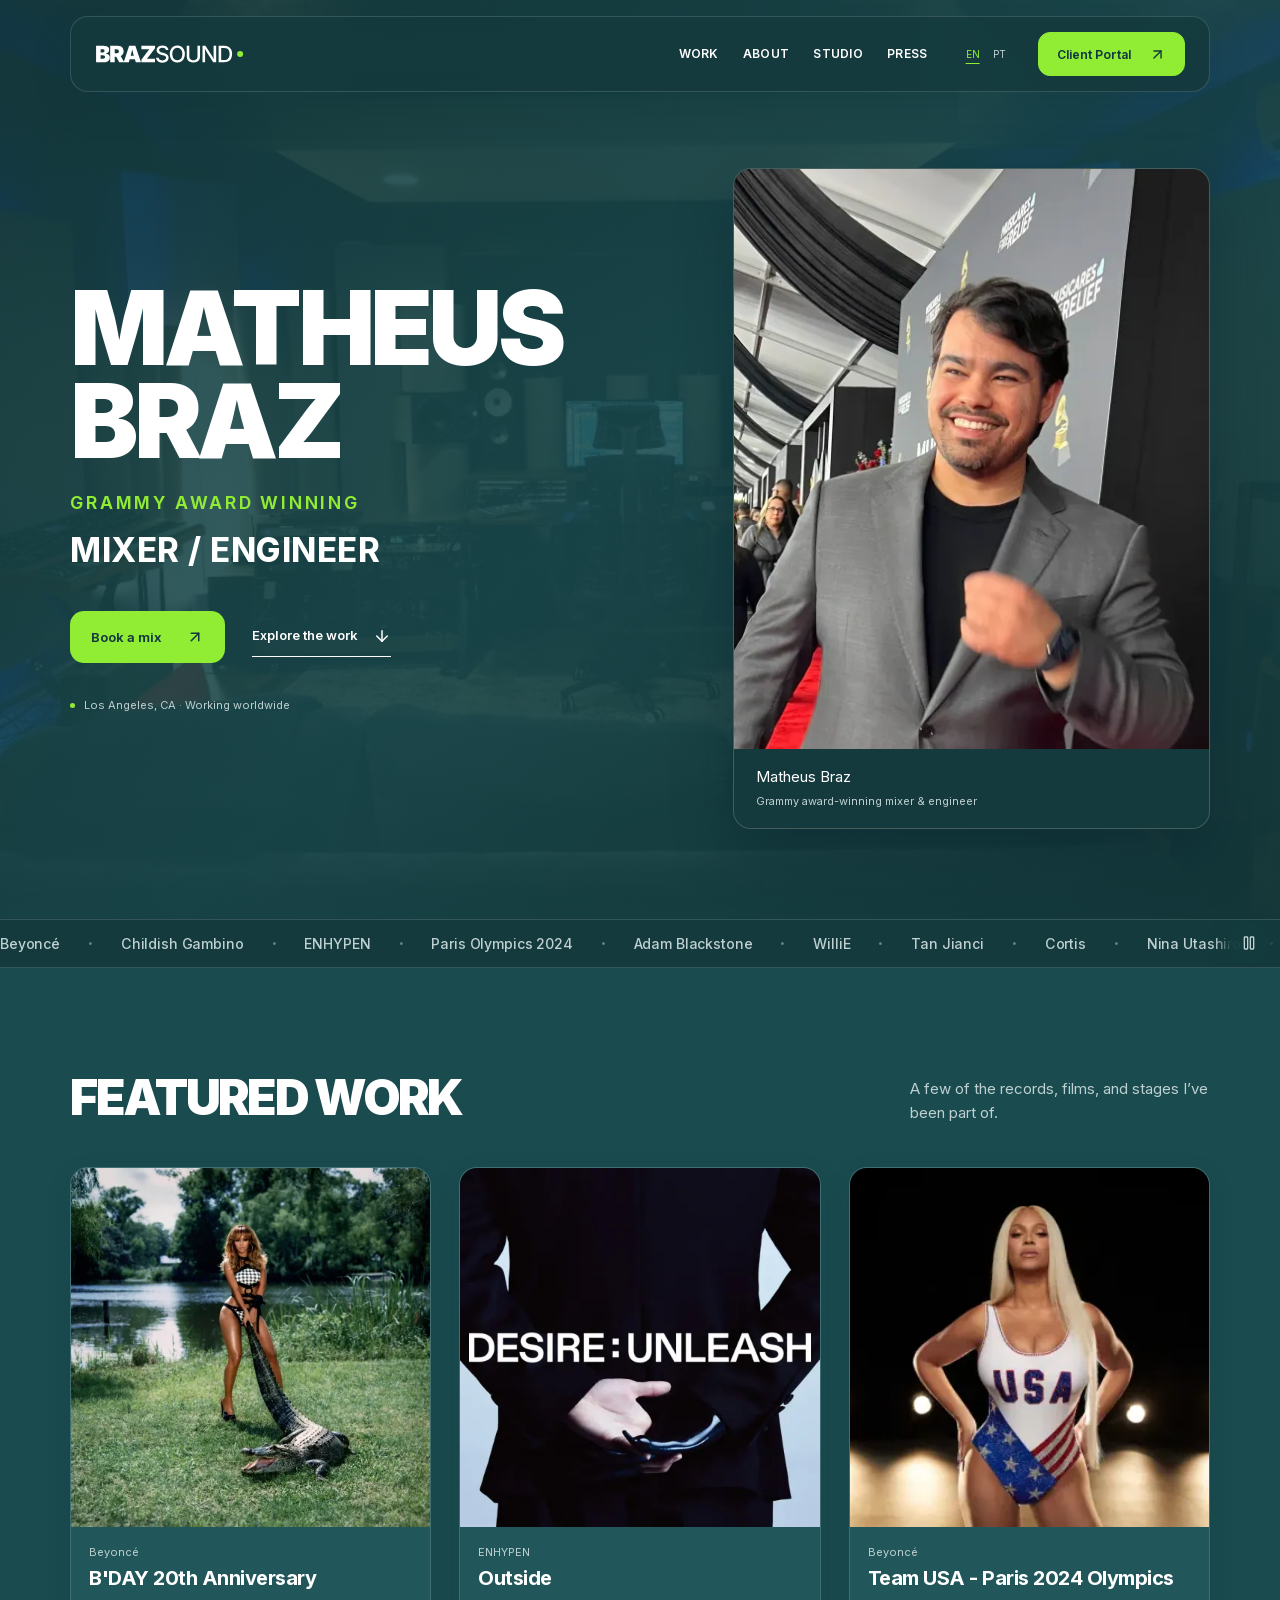
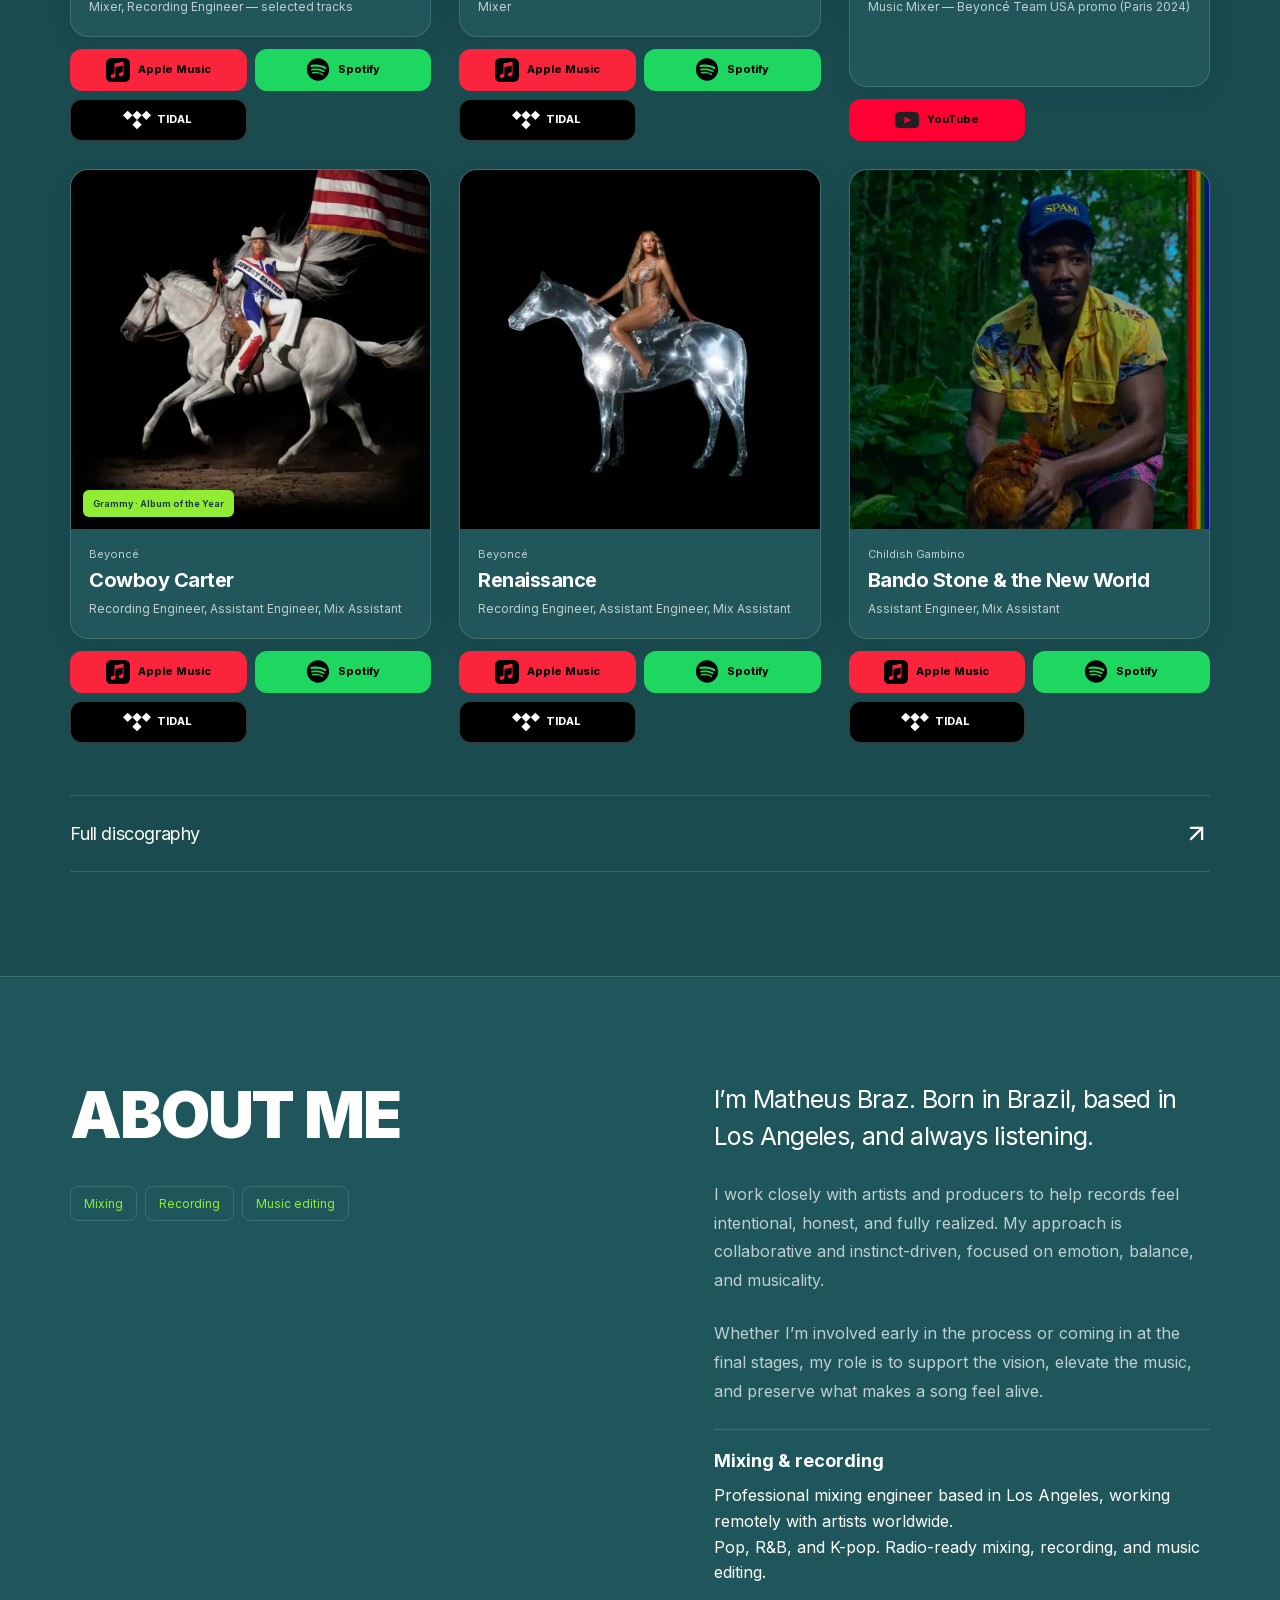
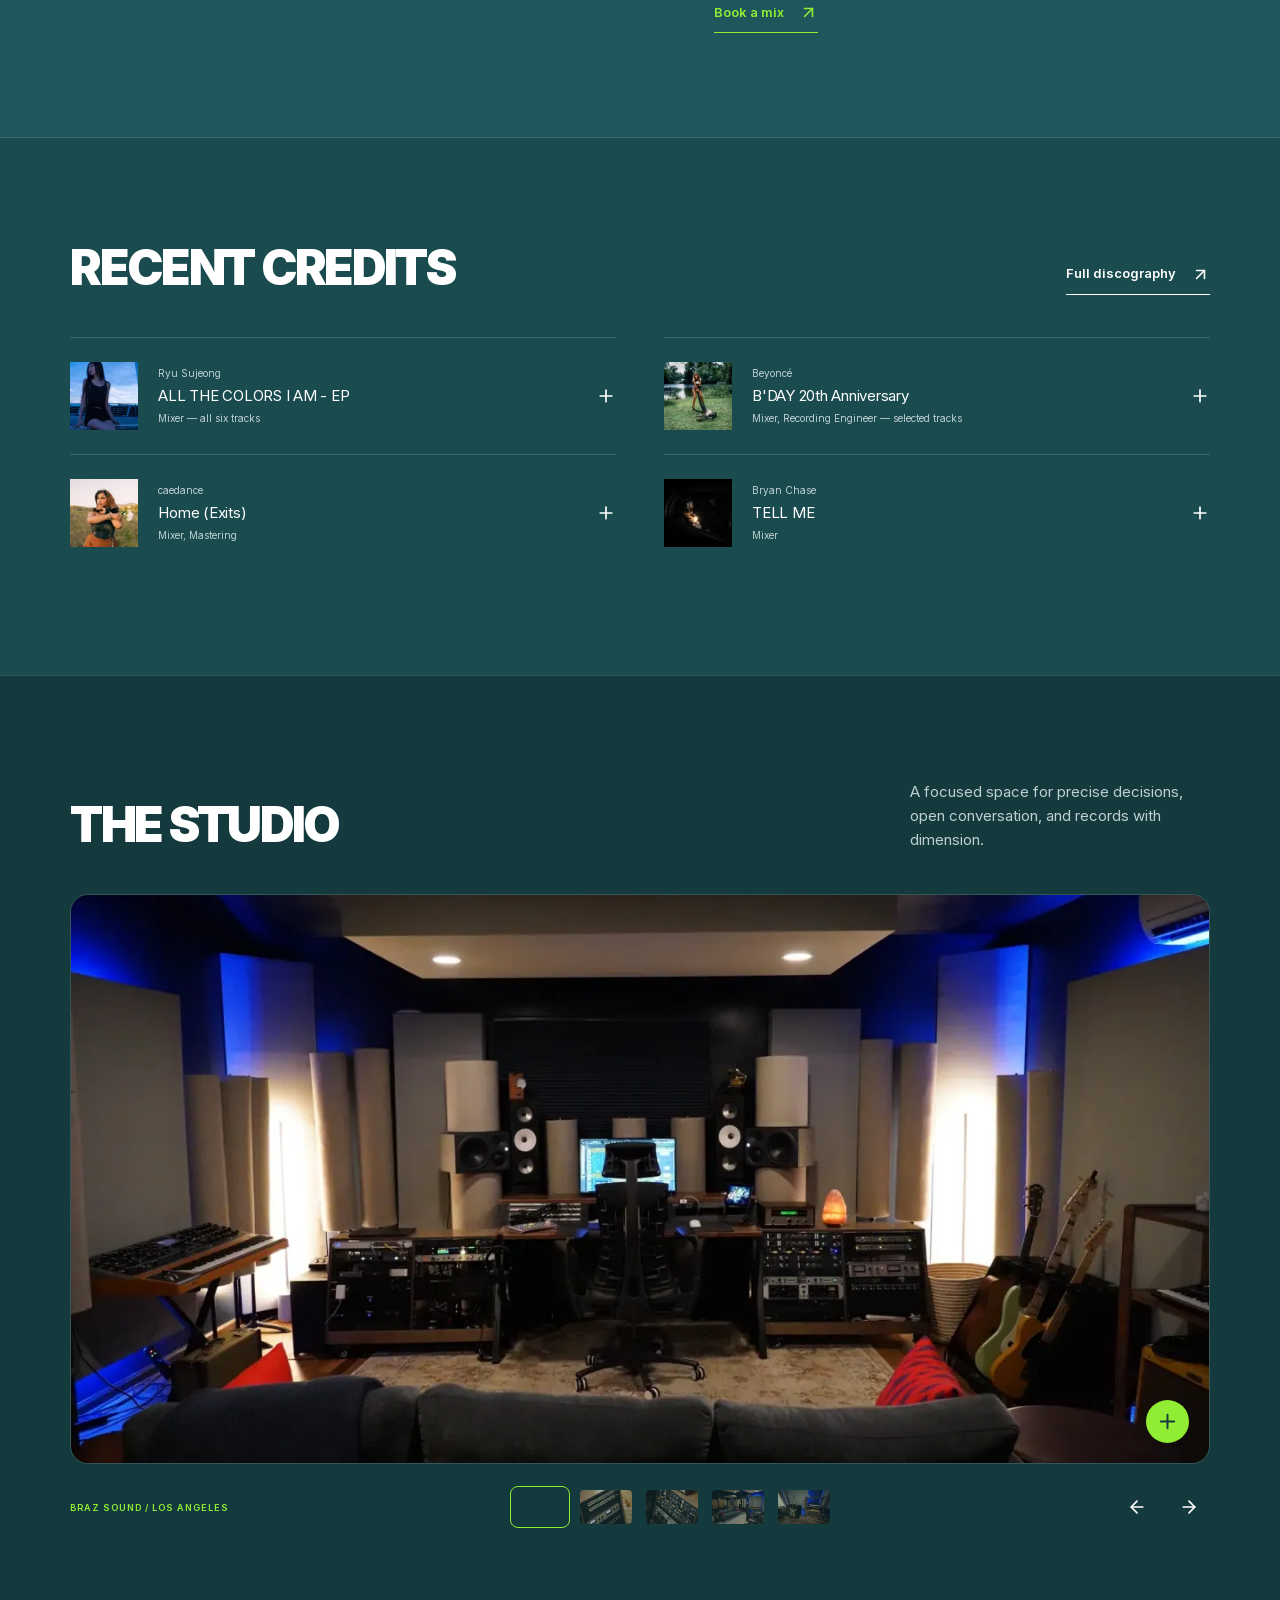
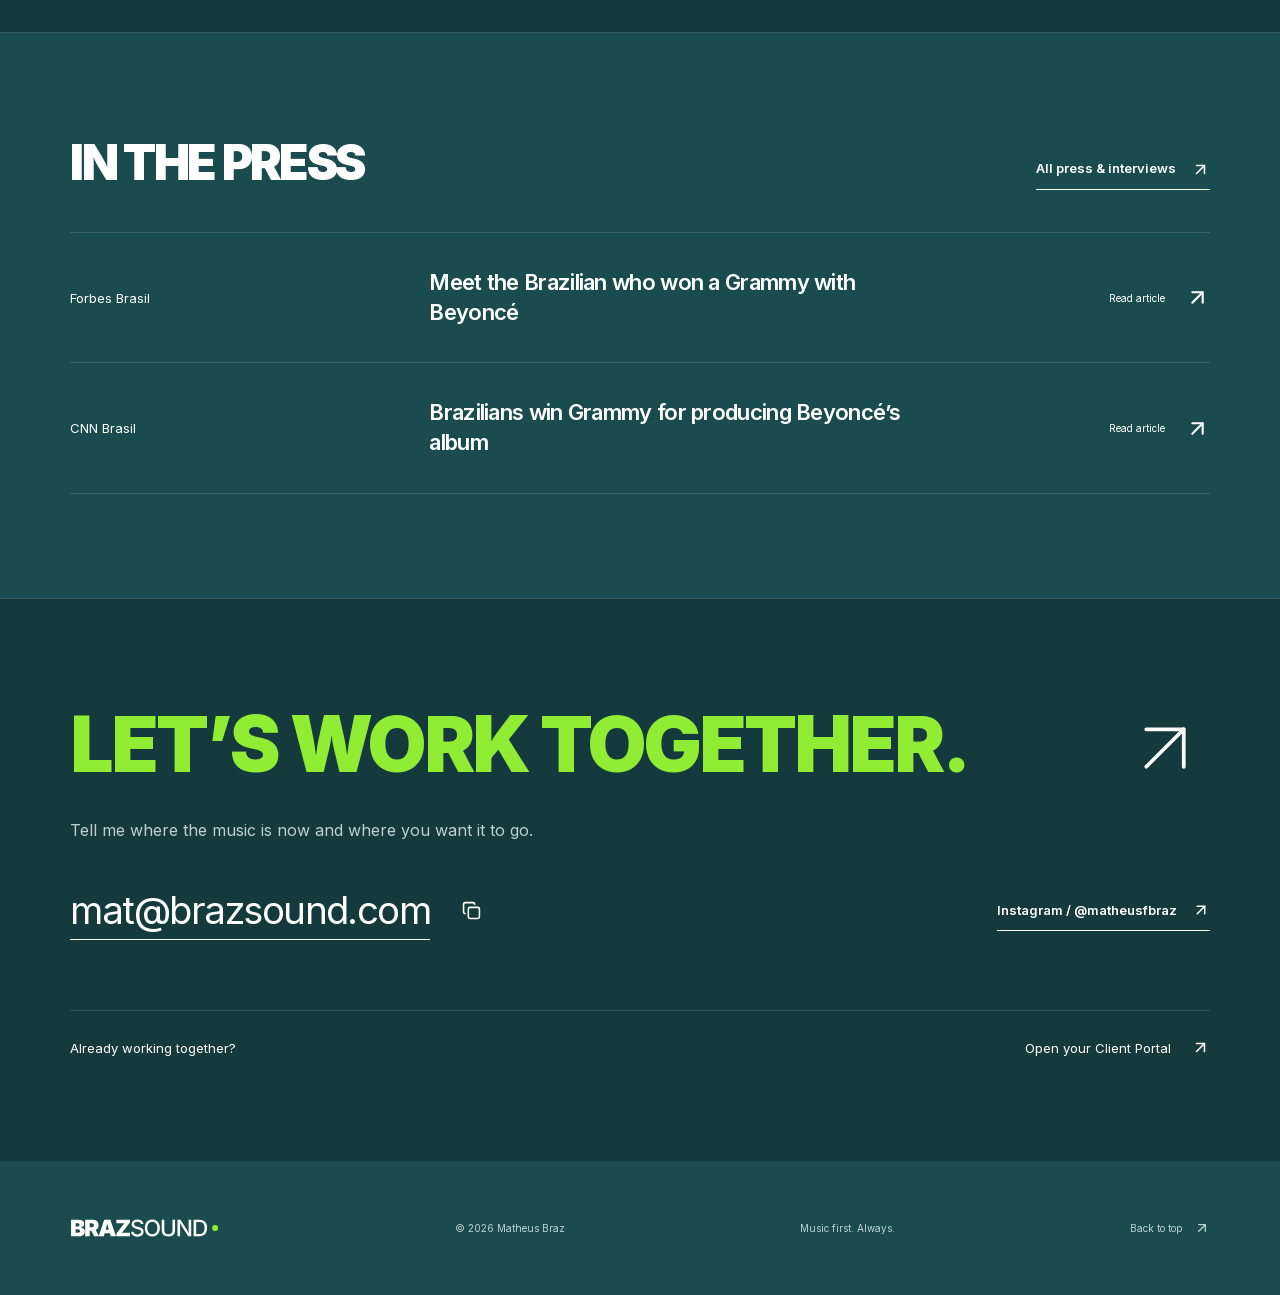
==== commit 7ba96836: "Improve public mixing portfolio and responsive images" ====
--- a/index.html
+++ b/index.html
@@ -1 +1 @@
-<!DOCTYPE html><html lang="en"><head><meta charSet="utf-8"/><meta name="viewport" content="width=device-width, initial-scale=1"/><link rel="preload" href="/_next/static/media/1bffadaabf893a1e-s.p.3-6t-g6q0vh0a.woff2" as="font" crossorigin="" type="font/woff2"/><link rel="preload" href="/_next/static/media/83afe278b6a6bb3c-s.p.2bn3s6zvc0dyp.woff2" as="font" crossorigin="" type="font/woff2"/><link rel="preload" as="image" href="/portfolio/brand/brazsound-static.svg"/><link rel="preload" as="image" href="/portfolio/matheus-braz.webp" fetchPriority="high"/><link rel="stylesheet" href="/_next/static/chunks/3-d8mfa90pive.css" data-precedence="next"/><link rel="stylesheet" href="/_next/static/chunks/076em1sm-tq06.css" data-precedence="next"/><link rel="preload" as="script" fetchPriority="low" href="/_next/static/chunks/3l04zcqx63h3y.js"/><script src="/_next/static/chunks/2m912stn0vfa6.js" async=""></script><script src="/_next/static/chunks/1mh6a-0e61pyc.js" async=""></script><script src="/_next/static/chunks/turbopack-0lalso72z2cic.js" async=""></script><script src="/_next/static/chunks/0h2qsuyze9ds1.js" async=""></script><script src="/_next/static/chunks/0c2k9z_6mlayc.js" async=""></script><title>BRAZ SOUND — Matheus Braz / Mixer &amp; Engineer</title><meta name="description" content="Grammy award-winning mixer and recording engineer. Selected work, discography, studio, and contact."/><meta name="robots" content="index, follow"/><link rel="canonical" href="https://brazsound.com/"/><meta property="og:title" content="BRAZ SOUND — Matheus Braz / Mixer &amp; Engineer"/><meta property="og:description" content="Grammy award-winning mixer and recording engineer. Selected work, discography, studio, and contact."/><meta property="og:site_name" content="BRAZ SOUND"/><meta property="og:image" content="https://brazsound.com/portfolio/brand/brazsound-share-logo-v1.png"/><meta property="og:image:type" content="image/png"/><meta property="og:image:width" content="1200"/><meta property="og:image:height" content="630"/><meta property="og:image:alt" content="BRAZSOUND logo"/><meta property="og:type" content="website"/><meta name="twitter:card" content="summary_large_image"/><meta name="twitter:title" content="BRAZ SOUND — Matheus Braz / Mixer &amp; Engineer"/><meta name="twitter:description" content="Grammy award-winning mixer and recording engineer. Selected work, discography, studio, and contact."/><meta name="twitter:image" content="https://brazsound.com/portfolio/brand/brazsound-share-logo-v1.png"/><meta name="twitter:image:alt" content="BRAZSOUND logo"/><meta name="twitter:image:type" content="image/png"/><meta name="twitter:image:width" content="1200"/><meta name="twitter:image:height" content="630"/><link rel="icon" href="/portfolio/favicon.png"/><link rel="apple-touch-icon" href="/portfolio/favicon.png"/><meta name="next-size-adjust" content=""/><script src="/_next/static/chunks/0cz1d0mv5g_q7.js" noModule=""></script></head><body><div hidden=""><!--$--><!--/$--></div><div class="bs-site inter_3ad55d5b-module__D8JlcW__variable" lang="en" style="--bs-hero-image:url(&quot;/portfolio/studio-background.webp&quot;)" id="top"><a class="bs-skip" href="#main-content">Skip to content</a><header class="bs-header"><a class="bs-wordmark" href="/" aria-label="BRAZ SOUND — Home"><span class="brand-wordmark" role="img" aria-label="BRAZSOUND"><img src="/portfolio/brand/brazsound-static.svg" width="232" height="48" alt="" aria-hidden="true" draggable="false"/></span></a><nav class="bs-desktop-nav" aria-label="Main navigation"><a href="#work">Work</a><a href="#about">About</a><a href="#studio">Studio</a><a href="#press">Press</a></nav><div class="bs-header-actions"><div class="bs-language" role="group" aria-label="Language"><button aria-pressed="true">EN</button><button aria-pressed="false">PT</button></div><a class="bs-room-link" href="https://client.brazsound.com" rel="nofollow noreferrer">Client Portal<svg xmlns="http://www.w3.org/2000/svg" width="17" height="17" viewBox="0 0 24 24" fill="none" stroke="currentColor" stroke-width="2" stroke-linecap="round" stroke-linejoin="round" class="lucide lucide-arrow-up-right" aria-hidden="true"><path d="M7 7h10v10"></path><path d="M7 17 17 7"></path></svg></a><button class="bs-menu-toggle" aria-label="Open navigation" aria-controls="bs-mobile-menu" aria-expanded="false"><svg xmlns="http://www.w3.org/2000/svg" width="25" height="25" viewBox="0 0 24 24" fill="none" stroke="currentColor" stroke-width="2" stroke-linecap="round" stroke-linejoin="round" class="lucide lucide-menu" aria-hidden="true"><path d="M4 5h16"></path><path d="M4 12h16"></path><path d="M4 19h16"></path></svg></button></div></header><dialog id="bs-mobile-menu" class="bs-menu" aria-label="Open navigation"><div class="bs-menu-heading"><div class="brand-lockup bs-wordmark"><span class="brand-wordmark" role="img" aria-label="BRAZSOUND"><img src="/portfolio/brand/brazsound-static.svg" width="232" height="48" alt="" aria-hidden="true" draggable="false"/></span></div><button class="bs-icon-button" aria-label="Close"><svg xmlns="http://www.w3.org/2000/svg" width="24" height="24" viewBox="0 0 24 24" fill="none" stroke="currentColor" stroke-width="2" stroke-linecap="round" stroke-linejoin="round" class="lucide lucide-x" aria-hidden="true"><path d="M18 6 6 18"></path><path d="m6 6 12 12"></path></svg></button></div><nav><a href="#work">Work<svg xmlns="http://www.w3.org/2000/svg" width="23" height="23" viewBox="0 0 24 24" fill="none" stroke="currentColor" stroke-width="2" stroke-linecap="round" stroke-linejoin="round" class="lucide lucide-arrow-up-right" aria-hidden="true"><path d="M7 7h10v10"></path><path d="M7 17 17 7"></path></svg></a><a href="#about">About<svg xmlns="http://www.w3.org/2000/svg" width="23" height="23" viewBox="0 0 24 24" fill="none" stroke="currentColor" stroke-width="2" stroke-linecap="round" stroke-linejoin="round" class="lucide lucide-arrow-up-right" aria-hidden="true"><path d="M7 7h10v10"></path><path d="M7 17 17 7"></path></svg></a><a href="/discography">Full discography<svg xmlns="http://www.w3.org/2000/svg" width="23" height="23" viewBox="0 0 24 24" fill="none" stroke="currentColor" stroke-width="2" stroke-linecap="round" stroke-linejoin="round" class="lucide lucide-arrow-up-right" aria-hidden="true"><path d="M7 7h10v10"></path><path d="M7 17 17 7"></path></svg></a><a href="#studio">Studio<svg xmlns="http://www.w3.org/2000/svg" width="23" height="23" viewBox="0 0 24 24" fill="none" stroke="currentColor" stroke-width="2" stroke-linecap="round" stroke-linejoin="round" class="lucide lucide-arrow-up-right" aria-hidden="true"><path d="M7 7h10v10"></path><path d="M7 17 17 7"></path></svg></a><a href="#press">Press<svg xmlns="http://www.w3.org/2000/svg" width="23" height="23" viewBox="0 0 24 24" fill="none" stroke="currentColor" stroke-width="2" stroke-linecap="round" stroke-linejoin="round" class="lucide lucide-arrow-up-right" aria-hidden="true"><path d="M7 7h10v10"></path><path d="M7 17 17 7"></path></svg></a><a href="#contact">Contact<svg xmlns="http://www.w3.org/2000/svg" width="23" height="23" viewBox="0 0 24 24" fill="none" stroke="currentColor" stroke-width="2" stroke-linecap="round" stroke-linejoin="round" class="lucide lucide-arrow-up-right" aria-hidden="true"><path d="M7 7h10v10"></path><path d="M7 17 17 7"></path></svg></a></nav><div class="bs-menu-bottom"><div class="bs-language" role="group" aria-label="Language"><button aria-pressed="true">EN</button><button aria-pressed="false">PT</button></div><a class="bs-button" href="https://client.brazsound.com" rel="nofollow noreferrer">Client Portal<svg xmlns="http://www.w3.org/2000/svg" width="18" height="18" viewBox="0 0 24 24" fill="none" stroke="currentColor" stroke-width="2" stroke-linecap="round" stroke-linejoin="round" class="lucide lucide-arrow-up-right" aria-hidden="true"><path d="M7 7h10v10"></path><path d="M7 17 17 7"></path></svg></a></div></dialog><main id="main-content"><section class="bs-hero bs-wrap"><div class="bs-hero-copy"><h1>Matheus<br/><span>Braz</span></h1><p class="bs-hero-award">Grammy award winning</p><p class="bs-hero-role">Mixer / Engineer</p><p class="bs-hero-intro">From the first instinct to the final detail. Mixing and recording with emotion at the center.</p><div class="bs-hero-buttons"><a href="#work" class="bs-button">Explore the work<svg xmlns="http://www.w3.org/2000/svg" width="18" height="18" viewBox="0 0 24 24" fill="none" stroke="currentColor" stroke-width="2" stroke-linecap="round" stroke-linejoin="round" class="lucide lucide-arrow-down" aria-hidden="true"><path d="M12 5v14"></path><path d="m19 12-7 7-7-7"></path></svg></a><a href="#contact" class="bs-text-link">Start a project<svg xmlns="http://www.w3.org/2000/svg" width="18" height="18" viewBox="0 0 24 24" fill="none" stroke="currentColor" stroke-width="2" stroke-linecap="round" stroke-linejoin="round" class="lucide lucide-arrow-up-right" aria-hidden="true"><path d="M7 7h10v10"></path><path d="M7 17 17 7"></path></svg></a></div><div class="bs-hero-location"><span class="bs-location-dot" aria-hidden="true"></span>Los Angeles, CA · Working worldwide</div></div><figure class="bs-portrait" data-portfolio-photo="portrait"><img src="/portfolio/matheus-braz.webp" alt="Matheus Braz at the Grammy Awards" width="1437" height="2439" fetchPriority="high"/><figcaption><span>Matheus Braz<small>Grammy award-winning mixer &amp; engineer</small></span></figcaption></figure></section><section id="artists" class="bs-artist-strip" aria-label="Artists I have worked with"><ul class="bs-ticker-accessible"><li>Beyoncé</li><li>Childish Gambino</li><li>ENHYPEN</li><li>Team USA</li><li>Adam Blackstone</li></ul><div class="bs-ticker-track" aria-hidden="true" style="animation-duration:30s;animation-play-state:running"><div class="bs-ticker-group"><div class="bs-ticker-sequence"><span>Beyoncé</span><span>Childish Gambino</span><span>ENHYPEN</span><span>Team USA</span><span>Adam Blackstone</span></div></div><div class="bs-ticker-group"><div class="bs-ticker-sequence"><span>Beyoncé</span><span>Childish Gambino</span><span>ENHYPEN</span><span>Team USA</span><span>Adam Blackstone</span></div></div></div><button class="bs-ticker-pause" aria-label="Pause artist ticker" title="Pause"><svg xmlns="http://www.w3.org/2000/svg" width="16" height="16" viewBox="0 0 24 24" fill="none" stroke="currentColor" stroke-width="2" stroke-linecap="round" stroke-linejoin="round" class="lucide lucide-pause" aria-hidden="true"><rect x="14" y="3" width="5" height="18" rx="1"></rect><rect x="5" y="3" width="5" height="18" rx="1"></rect></svg></button></section><section id="work" class="bs-work bs-wrap bs-section"><div class="bs-section-heading"><div><h2>Featured work</h2></div><p>A few of the records, films, and stages I’ve been part of.</p></div><div class="bs-credit-grid"><button class="bs-credit" data-portfolio-credit="credit-10" aria-label="View credit: Cowboy Carter — Beyoncé"><div class="bs-cover"><img src="/portfolio/credit-10.webp" alt="Cowboy Carter — Beyoncé" loading="lazy" decoding="async" width="640" height="640"/><span class="bs-cover-open" aria-hidden="true"><svg xmlns="http://www.w3.org/2000/svg" width="22" height="22" viewBox="0 0 24 24" fill="none" stroke="currentColor" stroke-width="2" stroke-linecap="round" stroke-linejoin="round" class="lucide lucide-plus" aria-hidden="true"><path d="M5 12h14"></path><path d="M12 5v14"></path></svg></span><span class="bs-award-label">Grammy · Album of the Year</span></div><div class="bs-credit-top"><span>Beyoncé</span></div><h3>Cowboy Carter</h3><p>Recording Engineer, Assistant Engineer, Mix Assistant</p></button><button class="bs-credit" data-portfolio-credit="credit-19" aria-label="View credit: Renaissance — Beyoncé"><div class="bs-cover"><img src="/portfolio/credit-19.webp" alt="Renaissance — Beyoncé" loading="lazy" decoding="async" width="640" height="640"/><span class="bs-cover-open" aria-hidden="true"><svg xmlns="http://www.w3.org/2000/svg" width="22" height="22" viewBox="0 0 24 24" fill="none" stroke="currentColor" stroke-width="2" stroke-linecap="round" stroke-linejoin="round" class="lucide lucide-plus" aria-hidden="true"><path d="M5 12h14"></path><path d="M12 5v14"></path></svg></span></div><div class="bs-credit-top"><span>Beyoncé</span></div><h3>Renaissance</h3><p>Recording Engineer, Assistant Engineer, Mix Assistant</p></button><button class="bs-credit" data-portfolio-credit="credit-14" aria-label="View credit: Bando Stone &amp; the New World — Childish Gambino"><div class="bs-cover"><img src="/portfolio/credit-14.webp" alt="Bando Stone &amp; the New World — Childish Gambino" loading="lazy" decoding="async" width="640" height="640"/><span class="bs-cover-open" aria-hidden="true"><svg xmlns="http://www.w3.org/2000/svg" width="22" height="22" viewBox="0 0 24 24" fill="none" stroke="currentColor" stroke-width="2" stroke-linecap="round" stroke-linejoin="round" class="lucide lucide-plus" aria-hidden="true"><path d="M5 12h14"></path><path d="M12 5v14"></path></svg></span></div><div class="bs-credit-top"><span>Childish Gambino</span></div><h3>Bando Stone &amp; the New World</h3><p>Assistant Engineer, Mix Assistant</p></button><button class="bs-credit" data-portfolio-credit="credit-06" aria-label="View credit: Outside — ENHYPEN"><div class="bs-cover"><img src="/portfolio/credit-06.webp" alt="Outside — ENHYPEN" loading="lazy" decoding="async" width="640" height="640"/><span class="bs-cover-open" aria-hidden="true"><svg xmlns="http://www.w3.org/2000/svg" width="22" height="22" viewBox="0 0 24 24" fill="none" stroke="currentColor" stroke-width="2" stroke-linecap="round" stroke-linejoin="round" class="lucide lucide-plus" aria-hidden="true"><path d="M5 12h14"></path><path d="M12 5v14"></path></svg></span></div><div class="bs-credit-top"><span>ENHYPEN</span></div><h3>Outside</h3><p>Mixer</p></button><button class="bs-credit" data-portfolio-credit="credit-12" aria-label="View credit: Team USA - Paris 2024 Olympics — Beyoncé"><div class="bs-cover"><img src="/portfolio/credit-12.webp" alt="Team USA - Paris 2024 Olympics — Beyoncé" loading="lazy" decoding="async" width="640" height="640"/><span class="bs-cover-open" aria-hidden="true"><svg xmlns="http://www.w3.org/2000/svg" width="22" height="22" viewBox="0 0 24 24" fill="none" stroke="currentColor" stroke-width="2" stroke-linecap="round" stroke-linejoin="round" class="lucide lucide-plus" aria-hidden="true"><path d="M5 12h14"></path><path d="M12 5v14"></path></svg></span></div><div class="bs-credit-top"><span>Beyoncé</span></div><h3>Team USA - Paris 2024 Olympics</h3><p>Music Mixer</p></button><button class="bs-credit" data-portfolio-credit="credit-16" aria-label="View credit: Renaissance: A Film by Beyoncé — Beyoncé"><div class="bs-cover"><img src="/portfolio/credit-16.webp" alt="Renaissance: A Film by Beyoncé — Beyoncé" loading="lazy" decoding="async" width="640" height="640"/><span class="bs-cover-open" aria-hidden="true"><svg xmlns="http://www.w3.org/2000/svg" width="22" height="22" viewBox="0 0 24 24" fill="none" stroke="currentColor" stroke-width="2" stroke-linecap="round" stroke-linejoin="round" class="lucide lucide-plus" aria-hidden="true"><path d="M5 12h14"></path><path d="M12 5v14"></path></svg></span></div><div class="bs-credit-top"><span>Beyoncé</span></div><h3>Renaissance: A Film by Beyoncé</h3><p>Music Editor</p></button></div><a href="/discography" class="bs-collection-link"><span>Full discography</span><svg xmlns="http://www.w3.org/2000/svg" width="27" height="27" viewBox="0 0 24 24" fill="none" stroke="currentColor" stroke-width="2" stroke-linecap="round" stroke-linejoin="round" class="lucide lucide-arrow-up-right" aria-hidden="true"><path d="M7 7h10v10"></path><path d="M7 17 17 7"></path></svg></a></section><section id="about" class="bs-about"><div class="bs-wrap bs-section bs-about-grid"><div><h2>About me</h2><div class="bs-practice"><span>Mixing</span><span>Recording</span><span>Music editing</span></div></div><div class="bs-about-story"><p class="bs-about-intro">I’m Matheus Braz. Born in Brazil, based in Los Angeles, and always listening.</p><p>I work closely with artists and producers to help records feel intentional, honest, and fully realized. My approach is collaborative and instinct-driven, focused on emotion, balance, and musicality.</p><p>Whether I’m involved early in the process or coming in at the final stages, my role is to support the vision, elevate the music, and preserve what makes a song feel alive.</p><a href="#contact" class="bs-text-link">Start a project<svg xmlns="http://www.w3.org/2000/svg" width="19" height="19" viewBox="0 0 24 24" fill="none" stroke="currentColor" stroke-width="2" stroke-linecap="round" stroke-linejoin="round" class="lucide lucide-arrow-up-right" aria-hidden="true"><path d="M7 7h10v10"></path><path d="M7 17 17 7"></path></svg></a></div></div></section><section class="bs-latest bs-wrap bs-section"><div class="bs-section-heading"><div><h2>Recent credits</h2></div><a href="/discography" class="bs-text-link">Full discography<svg xmlns="http://www.w3.org/2000/svg" width="19" height="19" viewBox="0 0 24 24" fill="none" stroke="currentColor" stroke-width="2" stroke-linecap="round" stroke-linejoin="round" class="lucide lucide-arrow-up-right" aria-hidden="true"><path d="M7 7h10v10"></path><path d="M7 17 17 7"></path></svg></a></div><div class="bs-latest-list"><button data-portfolio-credit="credit-01"><img src="/portfolio/credit-01.webp" width="76" height="76" alt="" loading="lazy"/><span><small>WilliE</small><strong>RUN RIGHT BACK (I MISS KEVIN - EP)</strong><em>Mixer, Mastering</em></span><svg xmlns="http://www.w3.org/2000/svg" width="20" height="20" viewBox="0 0 24 24" fill="none" stroke="currentColor" stroke-width="2" stroke-linecap="round" stroke-linejoin="round" class="lucide lucide-plus" aria-hidden="true"><path d="M5 12h14"></path><path d="M12 5v14"></path></svg></button><button data-portfolio-credit="credit-02"><img src="/portfolio/credit-02.webp" width="76" height="76" alt="" loading="lazy"/><span><small>Tan Jianci</small><strong>Proof</strong><em>Mixer</em></span><svg xmlns="http://www.w3.org/2000/svg" width="20" height="20" viewBox="0 0 24 24" fill="none" stroke="currentColor" stroke-width="2" stroke-linecap="round" stroke-linejoin="round" class="lucide lucide-plus" aria-hidden="true"><path d="M5 12h14"></path><path d="M12 5v14"></path></svg></button><button data-portfolio-credit="credit-03"><img src="/portfolio/credit-03.webp" width="76" height="76" alt="" loading="lazy"/><span><small>Dee Oliver</small><strong>No End No Start No Road</strong><em>Mixer, Producer, Mastering</em></span><svg xmlns="http://www.w3.org/2000/svg" width="20" height="20" viewBox="0 0 24 24" fill="none" stroke="currentColor" stroke-width="2" stroke-linecap="round" stroke-linejoin="round" class="lucide lucide-plus" aria-hidden="true"><path d="M5 12h14"></path><path d="M12 5v14"></path></svg></button><button data-portfolio-credit="credit-04"><img src="/portfolio/credit-04.webp" width="76" height="76" alt="" loading="lazy"/><span><small>Dee Oliver</small><strong>The Way I Learned To Love (Just For Tonight)</strong><em>Mixer, Producer, Mastering</em></span><svg xmlns="http://www.w3.org/2000/svg" width="20" height="20" viewBox="0 0 24 24" fill="none" stroke="currentColor" stroke-width="2" stroke-linecap="round" stroke-linejoin="round" class="lucide lucide-plus" aria-hidden="true"><path d="M5 12h14"></path><path d="M12 5v14"></path></svg></button></div></section><section id="studio" class="bs-studio"><div class="bs-wrap bs-section"><div class="bs-section-heading"><div><h2>The studio</h2></div><p>A focused space for precise decisions, open conversation, and records with dimension.</p></div><button class="bs-studio-main" data-portfolio-photo="studio-1" aria-label="Enlarge studio photo 1"><img src="/portfolio/studio-01.webp" alt="Studio photo 1 — BRAZ SOUND, Los Angeles" width="1600" height="1067" loading="lazy"/><span class="bs-studio-enlarge" aria-hidden="true"><svg xmlns="http://www.w3.org/2000/svg" width="23" height="23" viewBox="0 0 24 24" fill="none" stroke="currentColor" stroke-width="2" stroke-linecap="round" stroke-linejoin="round" class="lucide lucide-plus" aria-hidden="true"><path d="M5 12h14"></path><path d="M12 5v14"></path></svg></span></button><div class="bs-studio-controls"><span class="bs-kicker">BRAZ SOUND / LOS ANGELES</span><div class="bs-studio-thumbs" role="group" aria-label="Studio"><button aria-label="Studio photo 1" aria-pressed="true"><img src="/portfolio/studio-01.webp" width="64" height="44" alt="" loading="lazy"/></button><button aria-label="Studio photo 2" aria-pressed="false"><img src="/portfolio/studio-02.webp" width="64" height="44" alt="" loading="lazy"/></button><button aria-label="Studio photo 3" aria-pressed="false"><img src="/portfolio/studio-03.webp" width="64" height="44" alt="" loading="lazy"/></button><button aria-label="Studio photo 4" aria-pressed="false"><img src="/portfolio/studio-04.webp" width="64" height="44" alt="" loading="lazy"/></button><button aria-label="Studio photo 5" aria-pressed="false"><img src="/portfolio/studio-05.webp" width="64" height="44" alt="" loading="lazy"/></button></div><div class="bs-studio-arrows"><span class="bs-photo-status" aria-live="polite">Studio photo 1 — BRAZ SOUND, Los Angeles</span><button class="bs-icon-button" aria-label="Previous photo"><svg xmlns="http://www.w3.org/2000/svg" width="20" height="20" viewBox="0 0 24 24" fill="none" stroke="currentColor" stroke-width="2" stroke-linecap="round" stroke-linejoin="round" class="lucide lucide-arrow-left" aria-hidden="true"><path d="m12 19-7-7 7-7"></path><path d="M19 12H5"></path></svg></button><button class="bs-icon-button" aria-label="Next photo"><svg xmlns="http://www.w3.org/2000/svg" width="20" height="20" viewBox="0 0 24 24" fill="none" stroke="currentColor" stroke-width="2" stroke-linecap="round" stroke-linejoin="round" class="lucide lucide-arrow-right" aria-hidden="true"><path d="M5 12h14"></path><path d="m12 5 7 7-7 7"></path></svg></button></div></div></div></section><section id="press" class="bs-wrap bs-section"><div class="bs-section-heading"><div><h2>In the press</h2></div><a href="/media" class="bs-text-link">All press &amp; interviews<svg xmlns="http://www.w3.org/2000/svg" width="19" height="19" viewBox="0 0 24 24" fill="none" stroke="currentColor" stroke-width="2" stroke-linecap="round" stroke-linejoin="round" class="lucide lucide-arrow-up-right" aria-hidden="true"><path d="M7 7h10v10"></path><path d="M7 17 17 7"></path></svg></a></div><div class="bs-press-list"><a data-portfolio-press="press-1" href="https://forbes.com.br/carreira/2025/02/conheca-o-brasileiro-que-ganhou-grammy-junto-com-beyonce/" target="_blank" rel="noopener noreferrer"><span class="bs-press-outlet">Forbes Brasil</span><h3>Meet the Brazilian who won a Grammy with Beyoncé</h3><span class="bs-press-action"><span>Read article</span><svg xmlns="http://www.w3.org/2000/svg" width="25" height="25" viewBox="0 0 24 24" fill="none" stroke="currentColor" stroke-width="2" stroke-linecap="round" stroke-linejoin="round" class="lucide lucide-arrow-up-right" aria-hidden="true"><path d="M7 7h10v10"></path><path d="M7 17 17 7"></path></svg></span></a><a data-portfolio-press="press-2" href="https://www.cnnbrasil.com.br/entretenimento/grammy-2025-brasileiros-levam-premio-por-produzir-album-de-beyonce/" target="_blank" rel="noopener noreferrer"><span class="bs-press-outlet">CNN Brasil</span><h3>Brazilians win Grammy for producing Beyoncé’s album</h3><span class="bs-press-action"><span>Read article</span><svg xmlns="http://www.w3.org/2000/svg" width="25" height="25" viewBox="0 0 24 24" fill="none" stroke="currentColor" stroke-width="2" stroke-linecap="round" stroke-linejoin="round" class="lucide lucide-arrow-up-right" aria-hidden="true"><path d="M7 7h10v10"></path><path d="M7 17 17 7"></path></svg></span></a></div></section><section id="contact" class="bs-contact"><div class="bs-wrap bs-section"><div class="bs-contact-heading"><h2>Let’s work together.</h2><svg xmlns="http://www.w3.org/2000/svg" width="24" height="24" viewBox="0 0 24 24" fill="none" stroke="currentColor" stroke-width="2" stroke-linecap="round" stroke-linejoin="round" class="lucide lucide-arrow-up-right" aria-hidden="true"><path d="M7 7h10v10"></path><path d="M7 17 17 7"></path></svg></div><p class="bs-contact-intro">Tell me where the music is now and where you want it to go.</p><div class="bs-contact-actions"><div class="bs-email"><a href="mailto:mat@brazsound.com">mat@brazsound.com</a><button class="bs-icon-button" aria-label="Copy email address"><svg xmlns="http://www.w3.org/2000/svg" width="19" height="19" viewBox="0 0 24 24" fill="none" stroke="currentColor" stroke-width="2" stroke-linecap="round" stroke-linejoin="round" class="lucide lucide-copy" aria-hidden="true"><rect width="14" height="14" x="8" y="8" rx="2" ry="2"></rect><path d="M4 16c-1.1 0-2-.9-2-2V4c0-1.1.9-2 2-2h10c1.1 0 2 .9 2 2"></path></svg></button><span class="bs-copy-status" role="status"></span></div><a class="bs-text-link" href="https://www.instagram.com/matheusfbraz/" target="_blank" rel="noopener noreferrer">Instagram / @matheusfbraz<svg xmlns="http://www.w3.org/2000/svg" width="18" height="18" viewBox="0 0 24 24" fill="none" stroke="currentColor" stroke-width="2" stroke-linecap="round" stroke-linejoin="round" class="lucide lucide-arrow-up-right" aria-hidden="true"><path d="M7 7h10v10"></path><path d="M7 17 17 7"></path></svg></a></div><div class="bs-client-entry"><span>Already working together?</span><a href="https://client.brazsound.com" rel="nofollow noreferrer">Open your Client Portal<svg xmlns="http://www.w3.org/2000/svg" width="19" height="19" viewBox="0 0 24 24" fill="none" stroke="currentColor" stroke-width="2" stroke-linecap="round" stroke-linejoin="round" class="lucide lucide-arrow-up-right" aria-hidden="true"><path d="M7 7h10v10"></path><path d="M7 17 17 7"></path></svg></a></div></div></section></main><footer class="bs-footer bs-wrap"><div class="brand-lockup bs-wordmark"><a href="/" aria-label="BRAZSOUND home"><span class="brand-wordmark" role="img" aria-label="BRAZSOUND"><img src="/portfolio/brand/brazsound-static.svg" width="232" height="48" alt="" aria-hidden="true" draggable="false"/></span></a></div><span>© <!-- -->2026<!-- --> Matheus Braz</span><span>Music first. Always.</span><a href="#top">Back to top<svg xmlns="http://www.w3.org/2000/svg" width="16" height="16" viewBox="0 0 24 24" fill="none" stroke="currentColor" stroke-width="2" stroke-linecap="round" stroke-linejoin="round" class="lucide lucide-arrow-up-right" aria-hidden="true"><path d="M7 7h10v10"></path><path d="M7 17 17 7"></path></svg></a></footer><dialog class="bs-lightbox" aria-label="Studio"><div class="bs-lightbox-toolbar"><span>Studio</span><span class="bs-photo-status" aria-live="polite">Studio photo 1 — BRAZ SOUND, Los Angeles</span><button class="bs-icon-button" autofocus="" aria-label="Close"><svg xmlns="http://www.w3.org/2000/svg" width="24" height="24" viewBox="0 0 24 24" fill="none" stroke="currentColor" stroke-width="2" stroke-linecap="round" stroke-linejoin="round" class="lucide lucide-x" aria-hidden="true"><path d="M18 6 6 18"></path><path d="m6 6 12 12"></path></svg></button></div><img src="/portfolio/studio-01.webp" width="1600" height="1067" alt="Studio photo 1 — BRAZ SOUND, Los Angeles" loading="lazy"/><div class="bs-lightbox-controls"><button class="bs-text-link"><svg xmlns="http://www.w3.org/2000/svg" width="18" height="18" viewBox="0 0 24 24" fill="none" stroke="currentColor" stroke-width="2" stroke-linecap="round" stroke-linejoin="round" class="lucide lucide-arrow-left" aria-hidden="true"><path d="m12 19-7-7 7-7"></path><path d="M19 12H5"></path></svg>Previous photo</button><button class="bs-text-link">Next photo<svg xmlns="http://www.w3.org/2000/svg" width="18" height="18" viewBox="0 0 24 24" fill="none" stroke="currentColor" stroke-width="2" stroke-linecap="round" stroke-linejoin="round" class="lucide lucide-arrow-right" aria-hidden="true"><path d="M5 12h14"></path><path d="m12 5 7 7-7 7"></path></svg></button></div></dialog><dialog class="bs-credit-dialog" aria-labelledby="bs-credit-dialog-title"><button class="bs-dialog-close bs-icon-button" autofocus="" aria-label="Close"><svg xmlns="http://www.w3.org/2000/svg" width="24" height="24" viewBox="0 0 24 24" fill="none" stroke="currentColor" stroke-width="2" stroke-linecap="round" stroke-linejoin="round" class="lucide lucide-x" aria-hidden="true"><path d="M18 6 6 18"></path><path d="m6 6 12 12"></path></svg></button></dialog></div><!--$--><!--/$--><script src="/_next/static/chunks/3l04zcqx63h3y.js" id="_R_" async=""></script><script>(self.__next_f=self.__next_f||[]).push([0])</script><script>self.__next_f.push([1,"1:\"$Sreact.fragment\"\n2:I[39756,[\"/_next/static/chunks/0h2qsuyze9ds1.js\"],\"default\"]\n3:I[37457,[\"/_next/static/chunks/0h2qsuyze9ds1.js\"],\"default\"]\n4:I[87961,[\"/_next/static/chunks/0h2qsuyze9ds1.js\",\"/_next/static/chunks/0c2k9z_6mlayc.js\"],\"PublicHome\"]\n5:I[97367,[\"/_next/static/chunks/0h2qsuyze9ds1.js\"],\"OutletBoundary\"]\n6:\"$Sreact.suspense\"\n8:I[97367,[\"/_next/static/chunks/0h2qsuyze9ds1.js\"],\"ViewportBoundary\"]\na:I[97367,[\"/_next/static/chunks/0h2qsuyze9ds1.js\"],\"MetadataBoundary\"]\nc:I[68027,[\"/_next/static/chunks/0h2qsuyze9ds1.js\"],\"default\",1]\n:HL[\"/_next/static/chunks/3-d8mfa90pive.css\",\"style\"]\n:HL[\"/_next/static/media/1bffadaabf893a1e-s.p.3-6t-g6q0vh0a.woff2\",\"font\",{\"crossOrigin\":\"\",\"type\":\"font/woff2\"}]\n:HL[\"/_next/static/media/83afe278b6a6bb3c-s.p.2bn3s6zvc0dyp.woff2\",\"font\",{\"crossOrigin\":\"\",\"type\":\"font/woff2\"}]\n:HL[\"/_next/static/chunks/076em1sm-tq06.css\",\"style\"]\n0:{\"P\":null,\"c\":[\"\",\"\"],\"q\":\"\",\"i\":false,\"f\":[[[\"\",{\"children\":[\"__PAGE__\",{},\"$undefined\",\"$undefined\",4608]},\"$undefined\",\"$undefined\",4624],[[\"$\",\"$1\",\"c\",{\"children\":[[[\"$\",\"link\",\"0\",{\"rel\":\"stylesheet\",\"href\":\"/_next/static/chunks/3-d8mfa90pive.css\",\"precedence\":\"next\",\"crossOrigin\":\"$undefined\",\"nonce\":\"$undefined\"}],[\"$\",\"script\",\"script-0\",{\"src\":\"/_next/static/chunks/0h2qsuyze9ds1.js\",\"async\":true,\"nonce\":\"$undefined\"}]],[\"$\",\"html\",null,{\"lang\":\"en\",\"children\":[\"$\",\"body\",null,{\"children\":[\"$\",\"$L2\",null,{\"parallelRouterKey\":\"children\",\"error\":\"$undefined\",\"errorStyles\":\"$undefined\",\"errorScripts\":\"$undefined\",\"template\":[\"$\",\"$L3\",null,{}],\"templateStyles\":\"$undefined\",\"templateScripts\":\"$undefined\",\"notFound\":[[[\"$\",\"title\",null,{\"children\":\"404: This page could not be found.\"}],[\"$\",\"div\",null,{\"style\":{\"fontFamily\":\"system-ui,\\\"Segoe UI\\\",Roboto,Helvetica,Arial,sans-serif,\\\"Apple Color Emoji\\\",\\\"Segoe UI Emoji\\\"\",\"height\":\"100vh\",\"textAlign\":\"center\",\"display\":\"flex\",\"flexDirection\":\"column\",\"alignItems\":\"center\",\"justifyContent\":\"center\"},\"children\":[\"$\",\"div\",null,{\"children\":[[\"$\",\"style\",null,{\"dangerouslySetInnerHTML\":{\"__html\":\"body{color:#000;background:#fff;margin:0}.next-error-h1{border-right:1px solid rgba(0,0,0,.3)}@media (prefers-color-scheme:dark){body{color:#fff;background:#000}.next-error-h1{border-right:1px solid rgba(255,255,255,.3)}}\"}}],[\"$\",\"h1\",null,{\"className\":\"next-error-h1\",\"style\":{\"display\":\"inline-block\",\"margin\":\"0 20px 0 0\",\"padding\":\"0 23px 0 0\",\"fontSize\":24,\"fontWeight\":500,\"verticalAlign\":\"top\",\"lineHeight\":\"49px\"},\"children\":404}],[\"$\",\"div\",null,{\"style\":{\"display\":\"inline-block\"},\"children\":[\"$\",\"h2\",null,{\"style\":{\"fontSize\":14,\"fontWeight\":400,\"lineHeight\":\"49px\",\"margin\":0},\"children\":\"This page could not be found.\"}]}]]}]}]],[]],\"forbidden\":\"$undefined\",\"unauthorized\":\"$undefined\"}]}]}]]}],{\"children\":[[\"$\",\"$1\",\"c\",{\"children\":[[\"$\",\"$L4\",null,{\"page\":\"home\",\"portalHref\":\"https://client.brazsound.com\",\"contentEndpoint\":\"https://brazsound-client-room.mat-f27.workers.dev/website-api/public\"}],[[\"$\",\"link\",\"0\",{\"rel\":\"stylesheet\",\"href\":\"/_next/static/chunks/076em1sm-tq06.css\",\"precedence\":\"next\",\"crossOrigin\":\"$undefined\",\"nonce\":\"$undefined\"}],[\"$\",\"script\",\"script-0\",{\"src\":\"/_next/static/chunks/0c2k9z_6mlayc.js\",\"async\":true,\"nonce\":\"$undefined\"}]],[\"$\",\"$L5\",null,{\"children\":[\"$\",\"$6\",null,{\"name\":\"Next.MetadataOutlet\",\"children\":\"$@7\"}]}]]}],{},null,false,null]},null,false,null],[\"$\",\"$1\",\"h\",{\"children\":[null,[\"$\",\"$L8\",null,{\"children\":\"$L9\"}],[\"$\",\"div\",null,{\"hidden\":true,\"children\":[\"$\",\"$La\",null,{\"children\":[\"$\",\"$6\",null,{\"name\":\"Next.Metadata\",\"children\":\"$Lb\"}]}]}],[\"$\",\"meta\",null,{\"name\":\"next-size-adjust\",\"content\":\"\"}]]}],false]],\"m\":\"$undefined\",\"G\":[\"$c\",[[\"$\",\"link\",\"0\",{\"rel\":\"stylesheet\",\"href\":\"/_next/static/chunks/3-d8mfa90pive.css\",\"precedence\":\"next\",\"crossOrigin\":\"$undefined\",\"nonce\":\"$undefined\"}]]],\"S\":true,\"h\":null,\"r\":\"$undefined\",\"s\":\"$undefined\",\"a\":\"$undefined\",\"l\":\"$undefined\",\"p\":\"$undefined\",\"d\":\"$undefined\",\"b\":\"vApdks_R9JB3ivfb0MZBS\"}\n9:[[\"$\",\"meta\",\"0\",{\"charSet\":\"utf-8\"}],[\"$\",\"meta\",\"1\",{\"name\":\"viewport\",\"content\":\"width=device-width, initial-scale=1\"}]]\nd:I[27201,[\"/_next/static/chunks/0h2qsuyze9ds1.js\"],\"IconMark\"]\n7:null\nb:[[\"$\",\"title\",\"0\",{\"children\":\"BRAZ SOUND — Matheus Braz / Mixer \u0026 Engineer\"}],[\"$\",\"meta\",\"1\",{\"name\":\"description\",\"content\":\"Grammy award-winning mixer and recording engineer. Selected work, discography, studio, and contact.\"}],[\"$\",\"meta\",\"2\",{\"name\":\"robots\",\"content\":\"index, follow\"}],[\"$\",\"link\",\"3\",{\"rel\":\"canonical\",\"href\":\"https://brazsound.com/\"}],[\"$\",\"meta\",\"4\",{\"property\":\"og:title\",\"content\":\"BRAZ SOUND — Matheus Braz / Mixer \u0026 Engineer\"}],[\"$\",\"meta\",\"5\",{\"property\":\"og:description\",\"content\":\"Grammy award-winning mixer and recording engineer. Selected work, discography, studio, and contact.\"}],[\"$\",\"meta\",\"6\",{\"property\":\"og:site_name\",\"content\":\"BRAZ SOUND\"}],[\"$\",\"meta\",\"7\",{\"property\":\"og:image\",\"content\":\"https://brazsound.com/portfolio/brand/brazsound-share-logo-v1.png\"}],[\"$\",\"meta\",\"8\",{\"property\":\"og:image:type\",\"content\":\"image/png\"}],[\"$\",\"meta\",\"9\",{\"property\":\"og:image:width\",\"content\":\"1200\"}],[\"$\",\"meta\",\"10\",{\"property\":\"og:image:height\",\"content\":\"630\"}],[\"$\",\"meta\",\"11\",{\"property\":\"og:image:alt\",\"content\":\"BRAZSOUND logo\"}],[\"$\",\"meta\",\"12\",{\"property\":\"og:type\",\"content\":\"website\"}],[\"$\",\"meta\",\"13\",{\"name\":\"twitter:card\",\"content\":\"summary_large_image\"}],[\"$\",\"meta\",\"14\",{\"name\":\"twitter:title\",\"content\":\"BRAZ SOUND — Matheus Braz / Mixer \u0026 Engineer\"}],[\"$\",\"meta\",\"15\",{\"name\":\"twitter:description\",\"content\":\"Grammy award-winning mixer and recording engineer. Selected work, discography, studio, and contact.\"}],[\"$\",\"meta\",\"16\",{\"name\":\"twitter:image\",\"content\":\"https://brazsound.com/portfolio/brand/brazsound-share-logo-v1.png\"}],[\"$\",\"meta\",\"17\",{\"name\":\"twitter:image:alt\",\"content\":\"BRAZSOUND logo\"}],[\"$\",\"meta\",\"18\",{\"name\":\"twitter:image:type\",\"content\":\"image/png\"}],[\"$\",\"meta\",\"19\",{\"name\":\"twitter:image:width\",\"content\":\"1200\"}],[\"$\",\"meta\",\"20\",{\"name\":\"twitter:image:height\",\"content\":\"630\"}],[\"$\",\"link\",\"21\",{\"rel\":\"icon\",\"href\":\"/portfolio/favicon.png\"}],[\"$\",\"link\",\"22\",{\"rel\":\"apple-touch-icon\",\"href\":\"/portfolio/favicon.png\"}],[\"$\",\"$Ld\",\"23\",{}]]\n"])</script></body></html>+<!DOCTYPE html><html lang="en"><head><meta charSet="utf-8"/><meta name="viewport" content="width=device-width, initial-scale=1"/><link rel="preload" as="image" href="/portfolio/brand/brazsound-static.svg"/><link rel="preload" as="image" imageSrcSet="/portfolio/responsive/studio-background-96.webp 96w, /portfolio/responsive/studio-background-160.webp 160w, /portfolio/responsive/studio-background-320.webp 320w, /portfolio/responsive/studio-background-480.webp 480w, /portfolio/responsive/studio-background-640.webp 640w, /portfolio/responsive/studio-background-960.webp 960w, /portfolio/responsive/studio-background-1024.webp 1024w" imageSizes="100vw" fetchPriority="high"/><link rel="preload" as="image" imageSrcSet="/portfolio/responsive/matheus-braz-96.webp 96w, /portfolio/responsive/matheus-braz-160.webp 160w, /portfolio/responsive/matheus-braz-320.webp 320w, /portfolio/responsive/matheus-braz-480.webp 480w, /portfolio/responsive/matheus-braz-640.webp 640w, /portfolio/responsive/matheus-braz-960.webp 960w, /portfolio/responsive/matheus-braz-1280.webp 1280w" imageSizes="(max-width: 600px) 88vw, (max-width: 850px) 39.4vw, (max-width: 1100px) 38.9vw, (max-width: 1618px) 37.3vw, 603px" fetchPriority="high"/><link rel="preload" as="image" href="/portfolio/platforms/appleMusic.svg"/><link rel="preload" as="image" href="/portfolio/platforms/spotify.svg"/><link rel="preload" as="image" href="/portfolio/platforms/tidal.svg"/><link rel="preload" as="image" href="/portfolio/platforms/youtube.png"/><link rel="stylesheet" href="/_next/static/chunks/3-wfryveel_8l.css" data-precedence="next"/><link rel="stylesheet" href="/_next/static/chunks/2kwo81oj-6uu1.css" data-precedence="next"/><link rel="preload" as="script" fetchPriority="low" href="/_next/static/chunks/3l04zcqx63h3y.js"/><script src="/_next/static/chunks/2m912stn0vfa6.js" async=""></script><script src="/_next/static/chunks/1mh6a-0e61pyc.js" async=""></script><script src="/_next/static/chunks/turbopack-0lalso72z2cic.js" async=""></script><script src="/_next/static/chunks/0h2qsuyze9ds1.js" async=""></script><script src="/_next/static/chunks/1a4ho_eeh6i1g.js" async=""></script><title>Matheus Braz — Grammy-winning Mix &amp; Recording Engineer in Los Angeles | BRAZ SOUND</title><meta name="description" content="Grammy-winning mix and recording engineer in Los Angeles, working remotely with artists worldwide. Hear pop, R&amp;B, and K-pop mixes and book a mix with Matheus Braz."/><meta name="robots" content="index, follow"/><link rel="canonical" href="https://brazsound.com/"/><meta property="og:title" content="Matheus Braz — Grammy-winning Mix &amp; Recording Engineer in Los Angeles | BRAZ SOUND"/><meta property="og:description" content="Grammy-winning mix and recording engineer in Los Angeles, working remotely with artists worldwide. Hear pop, R&amp;B, and K-pop mixes and book a mix with Matheus Braz."/><meta property="og:site_name" content="BRAZ SOUND"/><meta property="og:image" content="https://brazsound.com/portfolio/brand/brazsound-share-logo-v1.png"/><meta property="og:image:type" content="image/png"/><meta property="og:image:width" content="1200"/><meta property="og:image:height" content="630"/><meta property="og:image:alt" content="BRAZSOUND logo"/><meta property="og:type" content="website"/><meta name="twitter:card" content="summary_large_image"/><meta name="twitter:title" content="Matheus Braz — Grammy-winning Mix &amp; Recording Engineer in Los Angeles | BRAZ SOUND"/><meta name="twitter:description" content="Grammy-winning mix and recording engineer in Los Angeles, working remotely with artists worldwide. Hear pop, R&amp;B, and K-pop mixes and book a mix with Matheus Braz."/><meta name="twitter:image" content="https://brazsound.com/portfolio/brand/brazsound-share-logo-v1.png"/><meta name="twitter:image:alt" content="BRAZSOUND logo"/><meta name="twitter:image:type" content="image/png"/><meta name="twitter:image:width" content="1200"/><meta name="twitter:image:height" content="630"/><link rel="icon" href="/portfolio/favicon.png"/><link rel="apple-touch-icon" href="/portfolio/favicon.png"/><script src="/_next/static/chunks/0cz1d0mv5g_q7.js" noModule=""></script></head><body><div hidden=""><!--$--><!--/$--></div><div class="bs-site bs-public-site bs-portfolio-font" lang="en" style="--bs-hero-image:url(&quot;/portfolio/studio-background.webp&quot;)" id="top"><a class="bs-skip" href="#main-content">Skip to content</a><header class="bs-header"><a class="bs-wordmark" href="/" aria-label="BRAZ SOUND — Home"><span class="brand-wordmark" role="img" aria-label="BRAZSOUND"><img src="/portfolio/brand/brazsound-static.svg" width="232" height="48" alt="" aria-hidden="true" draggable="false"/></span></a><nav class="bs-desktop-nav" aria-label="Main navigation"><a href="#work">Work</a><a href="#about">About</a><a href="#studio">Studio</a><a href="#press">Press</a></nav><div class="bs-header-actions"><div class="bs-language" role="group" aria-label="Language"><button aria-pressed="true">EN</button><button aria-pressed="false">PT</button></div><a class="bs-room-link" href="https://client.brazsound.com" rel="nofollow noreferrer">Client Portal<svg xmlns="http://www.w3.org/2000/svg" width="17" height="17" viewBox="0 0 24 24" fill="none" stroke="currentColor" stroke-width="2" stroke-linecap="round" stroke-linejoin="round" class="lucide lucide-arrow-up-right" aria-hidden="true"><path d="M7 7h10v10"></path><path d="M7 17 17 7"></path></svg></a><button class="bs-menu-toggle" aria-label="Open navigation" aria-controls="bs-mobile-menu" aria-expanded="false"><svg xmlns="http://www.w3.org/2000/svg" width="25" height="25" viewBox="0 0 24 24" fill="none" stroke="currentColor" stroke-width="2" stroke-linecap="round" stroke-linejoin="round" class="lucide lucide-menu" aria-hidden="true"><path d="M4 5h16"></path><path d="M4 12h16"></path><path d="M4 19h16"></path></svg></button></div></header><dialog id="bs-mobile-menu" class="bs-menu" aria-label="Open navigation"><div class="bs-menu-heading"><div class="brand-lockup bs-wordmark"><span class="brand-wordmark" role="img" aria-label="BRAZSOUND"><img src="/portfolio/brand/brazsound-static.svg" width="232" height="48" alt="" aria-hidden="true" draggable="false"/></span></div><button class="bs-icon-button" aria-label="Close"><svg xmlns="http://www.w3.org/2000/svg" width="24" height="24" viewBox="0 0 24 24" fill="none" stroke="currentColor" stroke-width="2" stroke-linecap="round" stroke-linejoin="round" class="lucide lucide-x" aria-hidden="true"><path d="M18 6 6 18"></path><path d="m6 6 12 12"></path></svg></button></div><nav><a href="#work">Work<svg xmlns="http://www.w3.org/2000/svg" width="23" height="23" viewBox="0 0 24 24" fill="none" stroke="currentColor" stroke-width="2" stroke-linecap="round" stroke-linejoin="round" class="lucide lucide-arrow-up-right" aria-hidden="true"><path d="M7 7h10v10"></path><path d="M7 17 17 7"></path></svg></a><a href="#about">About<svg xmlns="http://www.w3.org/2000/svg" width="23" height="23" viewBox="0 0 24 24" fill="none" stroke="currentColor" stroke-width="2" stroke-linecap="round" stroke-linejoin="round" class="lucide lucide-arrow-up-right" aria-hidden="true"><path d="M7 7h10v10"></path><path d="M7 17 17 7"></path></svg></a><a href="/discography">Full discography<svg xmlns="http://www.w3.org/2000/svg" width="23" height="23" viewBox="0 0 24 24" fill="none" stroke="currentColor" stroke-width="2" stroke-linecap="round" stroke-linejoin="round" class="lucide lucide-arrow-up-right" aria-hidden="true"><path d="M7 7h10v10"></path><path d="M7 17 17 7"></path></svg></a><a href="#studio">Studio<svg xmlns="http://www.w3.org/2000/svg" width="23" height="23" viewBox="0 0 24 24" fill="none" stroke="currentColor" stroke-width="2" stroke-linecap="round" stroke-linejoin="round" class="lucide lucide-arrow-up-right" aria-hidden="true"><path d="M7 7h10v10"></path><path d="M7 17 17 7"></path></svg></a><a href="#press">Press<svg xmlns="http://www.w3.org/2000/svg" width="23" height="23" viewBox="0 0 24 24" fill="none" stroke="currentColor" stroke-width="2" stroke-linecap="round" stroke-linejoin="round" class="lucide lucide-arrow-up-right" aria-hidden="true"><path d="M7 7h10v10"></path><path d="M7 17 17 7"></path></svg></a><a href="#contact">Contact<svg xmlns="http://www.w3.org/2000/svg" width="23" height="23" viewBox="0 0 24 24" fill="none" stroke="currentColor" stroke-width="2" stroke-linecap="round" stroke-linejoin="round" class="lucide lucide-arrow-up-right" aria-hidden="true"><path d="M7 7h10v10"></path><path d="M7 17 17 7"></path></svg></a></nav><div class="bs-menu-bottom"><div class="bs-language" role="group" aria-label="Language"><button aria-pressed="true">EN</button><button aria-pressed="false">PT</button></div><a class="bs-button" href="https://client.brazsound.com" rel="nofollow noreferrer">Client Portal<svg xmlns="http://www.w3.org/2000/svg" width="18" height="18" viewBox="0 0 24 24" fill="none" stroke="currentColor" stroke-width="2" stroke-linecap="round" stroke-linejoin="round" class="lucide lucide-arrow-up-right" aria-hidden="true"><path d="M7 7h10v10"></path><path d="M7 17 17 7"></path></svg></a></div></dialog><main id="main-content"><section class="bs-hero bs-wrap"><img class="bs-hero-background" src="/portfolio/responsive/studio-background-640.webp" srcSet="/portfolio/responsive/studio-background-96.webp 96w, /portfolio/responsive/studio-background-160.webp 160w, /portfolio/responsive/studio-background-320.webp 320w, /portfolio/responsive/studio-background-480.webp 480w, /portfolio/responsive/studio-background-640.webp 640w, /portfolio/responsive/studio-background-960.webp 960w, /portfolio/responsive/studio-background-1024.webp 1024w" sizes="100vw" alt="" aria-hidden="true" fetchPriority="high" decoding="async"/><div class="bs-hero-copy"><h1>Matheus<br/><span>Braz</span></h1><p class="bs-hero-award">Grammy award winning</p><p class="bs-hero-role">Mixer / Engineer</p><div class="bs-hero-buttons"><a href="#contact" class="bs-button">Book a mix<svg xmlns="http://www.w3.org/2000/svg" width="18" height="18" viewBox="0 0 24 24" fill="none" stroke="currentColor" stroke-width="2" stroke-linecap="round" stroke-linejoin="round" class="lucide lucide-arrow-up-right" aria-hidden="true"><path d="M7 7h10v10"></path><path d="M7 17 17 7"></path></svg></a><a href="#work" class="bs-text-link">Explore the work<svg xmlns="http://www.w3.org/2000/svg" width="18" height="18" viewBox="0 0 24 24" fill="none" stroke="currentColor" stroke-width="2" stroke-linecap="round" stroke-linejoin="round" class="lucide lucide-arrow-down" aria-hidden="true"><path d="M12 5v14"></path><path d="m19 12-7 7-7-7"></path></svg></a></div><div class="bs-hero-location"><span class="bs-location-dot" aria-hidden="true"></span>Los Angeles, CA · Working worldwide</div></div><figure class="bs-portrait" data-portfolio-photo="portrait"><img src="/portfolio/responsive/matheus-braz-640.webp" srcSet="/portfolio/responsive/matheus-braz-96.webp 96w, /portfolio/responsive/matheus-braz-160.webp 160w, /portfolio/responsive/matheus-braz-320.webp 320w, /portfolio/responsive/matheus-braz-480.webp 480w, /portfolio/responsive/matheus-braz-640.webp 640w, /portfolio/responsive/matheus-braz-960.webp 960w, /portfolio/responsive/matheus-braz-1280.webp 1280w" sizes="(max-width: 600px) 88vw, (max-width: 850px) 39.4vw, (max-width: 1100px) 38.9vw, (max-width: 1618px) 37.3vw, 603px" alt="Matheus Braz at the Grammy Awards" width="1437" height="2439" fetchPriority="high"/><figcaption><span>Matheus Braz<small>Grammy award-winning mixer &amp; engineer</small></span></figcaption></figure></section><section id="artists" class="bs-artist-strip" aria-label="Artists I have worked with"><ul class="bs-ticker-accessible"><li>Beyoncé</li><li>Childish Gambino</li><li>ENHYPEN</li><li>Paris Olympics 2024</li><li>Adam Blackstone</li><li>WilliE</li><li>Tan Jianci</li><li>Cortis</li><li>Nina Utashiro</li><li>Alê</li><li>Travis Scott</li><li>Bryan Chase</li><li>caedance</li><li>Maluma</li><li>Dee Oliver</li><li>The-Dream</li><li>Mike Dean</li><li>Ryu Sujeong</li><li>Jay-Z</li></ul><div class="bs-ticker-track" aria-hidden="true" style="animation-duration:30s;animation-play-state:running"><div class="bs-ticker-group"><div class="bs-ticker-sequence"><span>Beyoncé</span><span>Childish Gambino</span><span>ENHYPEN</span><span>Paris Olympics 2024</span><span>Adam Blackstone</span><span>WilliE</span><span>Tan Jianci</span><span>Cortis</span><span>Nina Utashiro</span><span>Alê</span><span>Travis Scott</span><span>Bryan Chase</span><span>caedance</span><span>Maluma</span><span>Dee Oliver</span><span>The-Dream</span><span>Mike Dean</span><span>Ryu Sujeong</span><span>Jay-Z</span></div></div><div class="bs-ticker-group"><div class="bs-ticker-sequence"><span>Beyoncé</span><span>Childish Gambino</span><span>ENHYPEN</span><span>Paris Olympics 2024</span><span>Adam Blackstone</span><span>WilliE</span><span>Tan Jianci</span><span>Cortis</span><span>Nina Utashiro</span><span>Alê</span><span>Travis Scott</span><span>Bryan Chase</span><span>caedance</span><span>Maluma</span><span>Dee Oliver</span><span>The-Dream</span><span>Mike Dean</span><span>Ryu Sujeong</span><span>Jay-Z</span></div></div></div><button class="bs-ticker-pause" aria-label="Pause artist ticker" title="Pause"><svg xmlns="http://www.w3.org/2000/svg" width="16" height="16" viewBox="0 0 24 24" fill="none" stroke="currentColor" stroke-width="2" stroke-linecap="round" stroke-linejoin="round" class="lucide lucide-pause" aria-hidden="true"><rect x="14" y="3" width="5" height="18" rx="1"></rect><rect x="5" y="3" width="5" height="18" rx="1"></rect></svg></button></section><section id="work" class="bs-work bs-wrap bs-section"><div class="bs-section-heading"><div><h2>Featured work</h2></div><p>A few of the records, films, and stages I’ve been part of.</p></div><div class="bs-credit-grid"><div class="bs-credit-entry"><button class="bs-credit" data-portfolio-credit="e88fa9f9-8717-480a-9177-8c35ac986df5" aria-label="View credit: B&#x27;DAY 20th Anniversary — Beyoncé"><div class="bs-cover"><img src="/portfolio/responsive/ffc65f3c-4350-4311-bc55-5b8a81c3a9c2-640.webp" srcSet="/portfolio/responsive/ffc65f3c-4350-4311-bc55-5b8a81c3a9c2-96.webp 96w, /portfolio/responsive/ffc65f3c-4350-4311-bc55-5b8a81c3a9c2-160.webp 160w, /portfolio/responsive/ffc65f3c-4350-4311-bc55-5b8a81c3a9c2-320.webp 320w, /portfolio/responsive/ffc65f3c-4350-4311-bc55-5b8a81c3a9c2-480.webp 480w, /portfolio/responsive/ffc65f3c-4350-4311-bc55-5b8a81c3a9c2-640.webp 640w, /portfolio/responsive/ffc65f3c-4350-4311-bc55-5b8a81c3a9c2-960.webp 960w, /portfolio/responsive/ffc65f3c-4350-4311-bc55-5b8a81c3a9c2-1280.webp 1280w" sizes="(max-width: 600px) calc((88vw - 14px) / 2), (max-width: 850px) calc((89vw - 34px) / 3), (max-width: 1618px) calc((89vw - 56px) / 3), 462px" alt="B&#x27;DAY 20th Anniversary — Beyoncé" loading="lazy" decoding="async" width="640" height="640"/><span class="bs-cover-open" aria-hidden="true"><svg xmlns="http://www.w3.org/2000/svg" width="22" height="22" viewBox="0 0 24 24" fill="none" stroke="currentColor" stroke-width="2" stroke-linecap="round" stroke-linejoin="round" class="lucide lucide-plus" aria-hidden="true"><path d="M5 12h14"></path><path d="M12 5v14"></path></svg></span></div><div class="bs-credit-top"><span>Beyoncé</span></div><h3>B&#x27;DAY 20th Anniversary</h3><p>Mixer, Recording Engineer — selected tracks</p></button><div class="credit-media-buttons" role="group" aria-label="Listen or watch"><a class="credit-media-button credit-media-appleMusic" href="https://music.apple.com/us/album/bday-20th-anniversary-deluxe-edition/6808332952" target="_blank" rel="noopener noreferrer" aria-label="Apple Music (opens in a new tab)"><img class="credit-media-logo" src="/portfolio/platforms/appleMusic.svg" width="24" height="24" alt="" aria-hidden="true"/><span>Apple Music</span></a><a class="credit-media-button credit-media-spotify" href="https://open.spotify.com/album/1P4dRFaQjFO5bfQKGSCOtW?si=dUweN0FkRw6-mByXCOQNaw" target="_blank" rel="noopener noreferrer" aria-label="Spotify (opens in a new tab)"><img class="credit-media-logo" src="/portfolio/platforms/spotify.svg" width="24" height="24" alt="" aria-hidden="true"/><span>Spotify</span></a><a class="credit-media-button credit-media-tidal" href="https://tidal.com/album/558208630" target="_blank" rel="noopener noreferrer" aria-label="TIDAL (opens in a new tab)"><img class="credit-media-logo" src="/portfolio/platforms/tidal.svg" width="24" height="24" alt="" aria-hidden="true"/><span>TIDAL</span></a></div></div><div class="bs-credit-entry"><button class="bs-credit" data-portfolio-credit="credit-06" aria-label="View credit: Outside — ENHYPEN"><div class="bs-cover"><img src="/portfolio/responsive/credit-06-640.webp" srcSet="/portfolio/responsive/credit-06-96.webp 96w, /portfolio/responsive/credit-06-160.webp 160w, /portfolio/responsive/credit-06-320.webp 320w, /portfolio/responsive/credit-06-480.webp 480w, /portfolio/responsive/credit-06-640.webp 640w, /portfolio/responsive/credit-06-800.webp 800w" sizes="(max-width: 600px) calc((88vw - 14px) / 2), (max-width: 850px) calc((89vw - 34px) / 3), (max-width: 1618px) calc((89vw - 56px) / 3), 462px" alt="Outside — ENHYPEN" loading="lazy" decoding="async" width="640" height="640"/><span class="bs-cover-open" aria-hidden="true"><svg xmlns="http://www.w3.org/2000/svg" width="22" height="22" viewBox="0 0 24 24" fill="none" stroke="currentColor" stroke-width="2" stroke-linecap="round" stroke-linejoin="round" class="lucide lucide-plus" aria-hidden="true"><path d="M5 12h14"></path><path d="M12 5v14"></path></svg></span></div><div class="bs-credit-top"><span>ENHYPEN</span></div><h3>Outside</h3><p>Mixer</p></button><div class="credit-media-buttons" role="group" aria-label="Listen or watch"><a class="credit-media-button credit-media-appleMusic" href="https://music.apple.com/us/album/outside/1814718475?i=1814718709" target="_blank" rel="noopener noreferrer" aria-label="Apple Music (opens in a new tab)"><img class="credit-media-logo" src="/portfolio/platforms/appleMusic.svg" width="24" height="24" alt="" aria-hidden="true"/><span>Apple Music</span></a><a class="credit-media-button credit-media-spotify" href="https://open.spotify.com/track/0IXWLMBZeK33mOb044Sxu6?si=bcc70c48e60b4d56" target="_blank" rel="noopener noreferrer" aria-label="Spotify (opens in a new tab)"><img class="credit-media-logo" src="/portfolio/platforms/spotify.svg" width="24" height="24" alt="" aria-hidden="true"/><span>Spotify</span></a><a class="credit-media-button credit-media-tidal" href="https://tidal.com/track/439739465" target="_blank" rel="noopener noreferrer" aria-label="TIDAL (opens in a new tab)"><img class="credit-media-logo" src="/portfolio/platforms/tidal.svg" width="24" height="24" alt="" aria-hidden="true"/><span>TIDAL</span></a></div></div><div class="bs-credit-entry"><button class="bs-credit" data-portfolio-credit="credit-12" aria-label="View credit: Team USA - Paris 2024 Olympics — Beyoncé"><div class="bs-cover"><img src="/portfolio/responsive/credit-12-640.webp" srcSet="/portfolio/responsive/credit-12-96.webp 96w, /portfolio/responsive/credit-12-160.webp 160w, /portfolio/responsive/credit-12-320.webp 320w, /portfolio/responsive/credit-12-480.webp 480w, /portfolio/responsive/credit-12-640.webp 640w, /portfolio/responsive/credit-12-800.webp 800w" sizes="(max-width: 600px) calc((88vw - 14px) / 2), (max-width: 850px) calc((89vw - 34px) / 3), (max-width: 1618px) calc((89vw - 56px) / 3), 462px" alt="Team USA - Paris 2024 Olympics — Beyoncé" loading="lazy" decoding="async" width="640" height="640"/><span class="bs-cover-open" aria-hidden="true"><svg xmlns="http://www.w3.org/2000/svg" width="22" height="22" viewBox="0 0 24 24" fill="none" stroke="currentColor" stroke-width="2" stroke-linecap="round" stroke-linejoin="round" class="lucide lucide-plus" aria-hidden="true"><path d="M5 12h14"></path><path d="M12 5v14"></path></svg></span></div><div class="bs-credit-top"><span>Beyoncé</span></div><h3>Team USA - Paris 2024 Olympics</h3><p>Music Mixer — Beyoncé Team USA promo (Paris 2024)</p></button><div class="credit-media-buttons" role="group" aria-label="Listen or watch"><a class="credit-media-button credit-media-youtube" href="https://www.youtube.com/watch?v=wa7HpWw7DEk" target="_blank" rel="noopener noreferrer" aria-label="YouTube (opens in a new tab)"><img class="credit-media-logo" src="/portfolio/platforms/youtube.png" width="24" height="24" alt="" aria-hidden="true"/><span>YouTube</span></a></div></div><div class="bs-credit-entry"><button class="bs-credit" data-portfolio-credit="credit-10" aria-label="View credit: Cowboy Carter — Beyoncé"><div class="bs-cover"><img src="/portfolio/responsive/credit-10-640.webp" srcSet="/portfolio/responsive/credit-10-96.webp 96w, /portfolio/responsive/credit-10-160.webp 160w, /portfolio/responsive/credit-10-320.webp 320w, /portfolio/responsive/credit-10-480.webp 480w, /portfolio/responsive/credit-10-640.webp 640w, /portfolio/responsive/credit-10-800.webp 800w" sizes="(max-width: 600px) calc((88vw - 14px) / 2), (max-width: 850px) calc((89vw - 34px) / 3), (max-width: 1618px) calc((89vw - 56px) / 3), 462px" alt="Cowboy Carter — Beyoncé" loading="lazy" decoding="async" width="640" height="640"/><span class="bs-cover-open" aria-hidden="true"><svg xmlns="http://www.w3.org/2000/svg" width="22" height="22" viewBox="0 0 24 24" fill="none" stroke="currentColor" stroke-width="2" stroke-linecap="round" stroke-linejoin="round" class="lucide lucide-plus" aria-hidden="true"><path d="M5 12h14"></path><path d="M12 5v14"></path></svg></span><span class="bs-award-label">Grammy · Album of the Year</span></div><div class="bs-credit-top"><span>Beyoncé</span></div><h3>Cowboy Carter</h3><p>Recording Engineer, Assistant Engineer, Mix Assistant</p></button><div class="credit-media-buttons" role="group" aria-label="Listen or watch"><a class="credit-media-button credit-media-appleMusic" href="https://music.apple.com/us/album/cowboy-carter/1738363766" target="_blank" rel="noopener noreferrer" aria-label="Apple Music (opens in a new tab)"><img class="credit-media-logo" src="/portfolio/platforms/appleMusic.svg" width="24" height="24" alt="" aria-hidden="true"/><span>Apple Music</span></a><a class="credit-media-button credit-media-spotify" href="https://open.spotify.com/album/6BzxX6zkDsYKFJ04ziU5xQ?si=7e24cb5af5e74dd2" target="_blank" rel="noopener noreferrer" aria-label="Spotify (opens in a new tab)"><img class="credit-media-logo" src="/portfolio/platforms/spotify.svg" width="24" height="24" alt="" aria-hidden="true"/><span>Spotify</span></a><a class="credit-media-button credit-media-tidal" href="https://tidal.com/album/353983134" target="_blank" rel="noopener noreferrer" aria-label="TIDAL (opens in a new tab)"><img class="credit-media-logo" src="/portfolio/platforms/tidal.svg" width="24" height="24" alt="" aria-hidden="true"/><span>TIDAL</span></a></div></div><div class="bs-credit-entry"><button class="bs-credit" data-portfolio-credit="credit-19" aria-label="View credit: Renaissance — Beyoncé"><div class="bs-cover"><img src="/portfolio/responsive/credit-19-640.webp" srcSet="/portfolio/responsive/credit-19-96.webp 96w, /portfolio/responsive/credit-19-160.webp 160w, /portfolio/responsive/credit-19-320.webp 320w, /portfolio/responsive/credit-19-480.webp 480w, /portfolio/responsive/credit-19-640.webp 640w, /portfolio/responsive/credit-19-800.webp 800w" sizes="(max-width: 600px) calc((88vw - 14px) / 2), (max-width: 850px) calc((89vw - 34px) / 3), (max-width: 1618px) calc((89vw - 56px) / 3), 462px" alt="Renaissance — Beyoncé" loading="lazy" decoding="async" width="640" height="640"/><span class="bs-cover-open" aria-hidden="true"><svg xmlns="http://www.w3.org/2000/svg" width="22" height="22" viewBox="0 0 24 24" fill="none" stroke="currentColor" stroke-width="2" stroke-linecap="round" stroke-linejoin="round" class="lucide lucide-plus" aria-hidden="true"><path d="M5 12h14"></path><path d="M12 5v14"></path></svg></span></div><div class="bs-credit-top"><span>Beyoncé</span></div><h3>Renaissance</h3><p>Recording Engineer, Assistant Engineer, Mix Assistant</p></button><div class="credit-media-buttons" role="group" aria-label="Listen or watch"><a class="credit-media-button credit-media-appleMusic" href="https://music.apple.com/us/album/renaissance/1630005298" target="_blank" rel="noopener noreferrer" aria-label="Apple Music (opens in a new tab)"><img class="credit-media-logo" src="/portfolio/platforms/appleMusic.svg" width="24" height="24" alt="" aria-hidden="true"/><span>Apple Music</span></a><a class="credit-media-button credit-media-spotify" href="https://open.spotify.com/album/6FJxoadUE4JNVwWHghBwnb?si=vyeRIBHLQ6i5yeDkeuvDQw" target="_blank" rel="noopener noreferrer" aria-label="Spotify (opens in a new tab)"><img class="credit-media-logo" src="/portfolio/platforms/spotify.svg" width="24" height="24" alt="" aria-hidden="true"/><span>Spotify</span></a><a class="credit-media-button credit-media-tidal" href="https://tidal.com/album/240189283" target="_blank" rel="noopener noreferrer" aria-label="TIDAL (opens in a new tab)"><img class="credit-media-logo" src="/portfolio/platforms/tidal.svg" width="24" height="24" alt="" aria-hidden="true"/><span>TIDAL</span></a></div></div><div class="bs-credit-entry"><button class="bs-credit" data-portfolio-credit="credit-14" aria-label="View credit: Bando Stone &amp; the New World — Childish Gambino"><div class="bs-cover"><img src="/portfolio/responsive/credit-14-640.webp" srcSet="/portfolio/responsive/credit-14-96.webp 96w, /portfolio/responsive/credit-14-160.webp 160w, /portfolio/responsive/credit-14-320.webp 320w, /portfolio/responsive/credit-14-480.webp 480w, /portfolio/responsive/credit-14-640.webp 640w, /portfolio/responsive/credit-14-800.webp 800w" sizes="(max-width: 600px) calc((88vw - 14px) / 2), (max-width: 850px) calc((89vw - 34px) / 3), (max-width: 1618px) calc((89vw - 56px) / 3), 462px" alt="Bando Stone &amp; the New World — Childish Gambino" loading="lazy" decoding="async" width="640" height="640"/><span class="bs-cover-open" aria-hidden="true"><svg xmlns="http://www.w3.org/2000/svg" width="22" height="22" viewBox="0 0 24 24" fill="none" stroke="currentColor" stroke-width="2" stroke-linecap="round" stroke-linejoin="round" class="lucide lucide-plus" aria-hidden="true"><path d="M5 12h14"></path><path d="M12 5v14"></path></svg></span></div><div class="bs-credit-top"><span>Childish Gambino</span></div><h3>Bando Stone &amp; the New World</h3><p>Assistant Engineer, Mix Assistant</p></button><div class="credit-media-buttons" role="group" aria-label="Listen or watch"><a class="credit-media-button credit-media-appleMusic" href="https://music.apple.com/us/album/bando-stone-and-the-new-world/1757678472" target="_blank" rel="noopener noreferrer" aria-label="Apple Music (opens in a new tab)"><img class="credit-media-logo" src="/portfolio/platforms/appleMusic.svg" width="24" height="24" alt="" aria-hidden="true"/><span>Apple Music</span></a><a class="credit-media-button credit-media-spotify" href="https://open.spotify.com/album/4yUqNSK6jMi7Y6eWl03U5r?si=ePSdY4uYRuyEFT73gpFX6w" target="_blank" rel="noopener noreferrer" aria-label="Spotify (opens in a new tab)"><img class="credit-media-logo" src="/portfolio/platforms/spotify.svg" width="24" height="24" alt="" aria-hidden="true"/><span>Spotify</span></a><a class="credit-media-button credit-media-tidal" href="https://tidal.com/album/375506081" target="_blank" rel="noopener noreferrer" aria-label="TIDAL (opens in a new tab)"><img class="credit-media-logo" src="/portfolio/platforms/tidal.svg" width="24" height="24" alt="" aria-hidden="true"/><span>TIDAL</span></a></div></div></div><a href="/discography" class="bs-collection-link"><span>Full discography</span><svg xmlns="http://www.w3.org/2000/svg" width="27" height="27" viewBox="0 0 24 24" fill="none" stroke="currentColor" stroke-width="2" stroke-linecap="round" stroke-linejoin="round" class="lucide lucide-arrow-up-right" aria-hidden="true"><path d="M7 7h10v10"></path><path d="M7 17 17 7"></path></svg></a></section><section id="about" class="bs-about"><div class="bs-wrap bs-section bs-about-grid"><div><h2>About me</h2><div class="bs-practice"><span>Mixing</span><span>Recording</span><span>Music editing</span></div></div><div class="bs-about-story"><p class="bs-about-intro">I’m Matheus Braz. Born in Brazil, based in Los Angeles, and always listening.</p><p>I work closely with artists and producers to help records feel intentional, honest, and fully realized. My approach is collaborative and instinct-driven, focused on emotion, balance, and musicality.</p><p>Whether I’m involved early in the process or coming in at the final stages, my role is to support the vision, elevate the music, and preserve what makes a song feel alive.</p><div class="bs-public-services"><h3>Mixing &amp; recording</h3><p>Professional mixing engineer based in Los Angeles, working remotely with artists worldwide.</p><p>Pop, R&amp;B, and K-pop. Radio-ready mixing, recording, and music editing.</p></div><a href="#contact" class="bs-text-link">Book a mix<svg xmlns="http://www.w3.org/2000/svg" width="19" height="19" viewBox="0 0 24 24" fill="none" stroke="currentColor" stroke-width="2" stroke-linecap="round" stroke-linejoin="round" class="lucide lucide-arrow-up-right" aria-hidden="true"><path d="M7 7h10v10"></path><path d="M7 17 17 7"></path></svg></a></div></div></section><section class="bs-latest bs-wrap bs-section"><div class="bs-section-heading"><div><h2>Recent credits</h2></div><a href="/discography" class="bs-text-link">Full discography<svg xmlns="http://www.w3.org/2000/svg" width="19" height="19" viewBox="0 0 24 24" fill="none" stroke="currentColor" stroke-width="2" stroke-linecap="round" stroke-linejoin="round" class="lucide lucide-arrow-up-right" aria-hidden="true"><path d="M7 7h10v10"></path><path d="M7 17 17 7"></path></svg></a></div><div class="bs-latest-list"><button data-portfolio-credit="d38db294-fec6-44a8-9bed-5d49f397d5a4"><img src="/portfolio/responsive/ff144775-0110-4e6a-b5d3-6c817e2efbd5-640.webp" srcSet="/portfolio/responsive/ff144775-0110-4e6a-b5d3-6c817e2efbd5-96.webp 96w, /portfolio/responsive/ff144775-0110-4e6a-b5d3-6c817e2efbd5-160.webp 160w, /portfolio/responsive/ff144775-0110-4e6a-b5d3-6c817e2efbd5-320.webp 320w, /portfolio/responsive/ff144775-0110-4e6a-b5d3-6c817e2efbd5-480.webp 480w, /portfolio/responsive/ff144775-0110-4e6a-b5d3-6c817e2efbd5-640.webp 640w, /portfolio/responsive/ff144775-0110-4e6a-b5d3-6c817e2efbd5-960.webp 960w, /portfolio/responsive/ff144775-0110-4e6a-b5d3-6c817e2efbd5-1280.webp 1280w" sizes="(max-width: 700px) 58px, 76px" width="76" height="76" alt="" loading="lazy"/><span><small>Ryu Sujeong</small><strong>ALL THE COLORS I AM - EP</strong><em>Mixer — all six tracks</em></span><svg xmlns="http://www.w3.org/2000/svg" width="20" height="20" viewBox="0 0 24 24" fill="none" stroke="currentColor" stroke-width="2" stroke-linecap="round" stroke-linejoin="round" class="lucide lucide-plus" aria-hidden="true"><path d="M5 12h14"></path><path d="M12 5v14"></path></svg></button><button data-portfolio-credit="e88fa9f9-8717-480a-9177-8c35ac986df5"><img src="/portfolio/responsive/ffc65f3c-4350-4311-bc55-5b8a81c3a9c2-640.webp" srcSet="/portfolio/responsive/ffc65f3c-4350-4311-bc55-5b8a81c3a9c2-96.webp 96w, /portfolio/responsive/ffc65f3c-4350-4311-bc55-5b8a81c3a9c2-160.webp 160w, /portfolio/responsive/ffc65f3c-4350-4311-bc55-5b8a81c3a9c2-320.webp 320w, /portfolio/responsive/ffc65f3c-4350-4311-bc55-5b8a81c3a9c2-480.webp 480w, /portfolio/responsive/ffc65f3c-4350-4311-bc55-5b8a81c3a9c2-640.webp 640w, /portfolio/responsive/ffc65f3c-4350-4311-bc55-5b8a81c3a9c2-960.webp 960w, /portfolio/responsive/ffc65f3c-4350-4311-bc55-5b8a81c3a9c2-1280.webp 1280w" sizes="(max-width: 700px) 58px, 76px" width="76" height="76" alt="" loading="lazy"/><span><small>Beyoncé</small><strong>B&#x27;DAY 20th Anniversary</strong><em>Mixer, Recording Engineer — selected tracks</em></span><svg xmlns="http://www.w3.org/2000/svg" width="20" height="20" viewBox="0 0 24 24" fill="none" stroke="currentColor" stroke-width="2" stroke-linecap="round" stroke-linejoin="round" class="lucide lucide-plus" aria-hidden="true"><path d="M5 12h14"></path><path d="M12 5v14"></path></svg></button><button data-portfolio-credit="8062b871-852b-4dff-9471-96de493e57c8"><img src="/portfolio/responsive/6a60afbe-af39-4e19-839d-b1c71613632b-640.webp" srcSet="/portfolio/responsive/6a60afbe-af39-4e19-839d-b1c71613632b-96.webp 96w, /portfolio/responsive/6a60afbe-af39-4e19-839d-b1c71613632b-160.webp 160w, /portfolio/responsive/6a60afbe-af39-4e19-839d-b1c71613632b-320.webp 320w, /portfolio/responsive/6a60afbe-af39-4e19-839d-b1c71613632b-480.webp 480w, /portfolio/responsive/6a60afbe-af39-4e19-839d-b1c71613632b-640.webp 640w, /portfolio/responsive/6a60afbe-af39-4e19-839d-b1c71613632b-960.webp 960w, /portfolio/responsive/6a60afbe-af39-4e19-839d-b1c71613632b-1280.webp 1280w" sizes="(max-width: 700px) 58px, 76px" width="76" height="76" alt="" loading="lazy"/><span><small>caedance</small><strong>Home (Exits)</strong><em>Mixer, Mastering</em></span><svg xmlns="http://www.w3.org/2000/svg" width="20" height="20" viewBox="0 0 24 24" fill="none" stroke="currentColor" stroke-width="2" stroke-linecap="round" stroke-linejoin="round" class="lucide lucide-plus" aria-hidden="true"><path d="M5 12h14"></path><path d="M12 5v14"></path></svg></button><button data-portfolio-credit="727d4061-34e0-4571-a8bf-22385100fa0c"><img src="/portfolio/responsive/d333fa4d-e92c-46ab-93d4-f9de88f649d9-640.webp" srcSet="/portfolio/responsive/d333fa4d-e92c-46ab-93d4-f9de88f649d9-96.webp 96w, /portfolio/responsive/d333fa4d-e92c-46ab-93d4-f9de88f649d9-160.webp 160w, /portfolio/responsive/d333fa4d-e92c-46ab-93d4-f9de88f649d9-320.webp 320w, /portfolio/responsive/d333fa4d-e92c-46ab-93d4-f9de88f649d9-480.webp 480w, /portfolio/responsive/d333fa4d-e92c-46ab-93d4-f9de88f649d9-640.webp 640w, /portfolio/responsive/d333fa4d-e92c-46ab-93d4-f9de88f649d9-960.webp 960w, /portfolio/responsive/d333fa4d-e92c-46ab-93d4-f9de88f649d9-1280.webp 1280w" sizes="(max-width: 700px) 58px, 76px" width="76" height="76" alt="" loading="lazy"/><span><small>Bryan Chase</small><strong>TELL ME</strong><em>Mixer</em></span><svg xmlns="http://www.w3.org/2000/svg" width="20" height="20" viewBox="0 0 24 24" fill="none" stroke="currentColor" stroke-width="2" stroke-linecap="round" stroke-linejoin="round" class="lucide lucide-plus" aria-hidden="true"><path d="M5 12h14"></path><path d="M12 5v14"></path></svg></button></div></section><section id="studio" class="bs-studio"><div class="bs-wrap bs-section"><div class="bs-section-heading"><div><h2>The studio</h2></div><p>A focused space for precise decisions, open conversation, and records with dimension.</p></div><button class="bs-studio-main" data-portfolio-photo="studio-1" aria-label="Enlarge studio photo 1"><img src="/portfolio/responsive/studio-01-640.webp" srcSet="/portfolio/responsive/studio-01-96.webp 96w, /portfolio/responsive/studio-01-160.webp 160w, /portfolio/responsive/studio-01-320.webp 320w, /portfolio/responsive/studio-01-480.webp 480w, /portfolio/responsive/studio-01-640.webp 640w, /portfolio/responsive/studio-01-960.webp 960w, /portfolio/responsive/studio-01-1280.webp 1280w" sizes="(max-width: 1280px) 92vw, 1200px" alt="Studio photo 1 — BRAZ SOUND, Los Angeles" width="1600" height="1067" loading="lazy"/><span class="bs-studio-enlarge" aria-hidden="true"><svg xmlns="http://www.w3.org/2000/svg" width="23" height="23" viewBox="0 0 24 24" fill="none" stroke="currentColor" stroke-width="2" stroke-linecap="round" stroke-linejoin="round" class="lucide lucide-plus" aria-hidden="true"><path d="M5 12h14"></path><path d="M12 5v14"></path></svg></span></button><div class="bs-studio-controls"><span class="bs-kicker">BRAZ SOUND / LOS ANGELES</span><div class="bs-studio-thumbs" role="group" aria-label="Studio"><button aria-label="Studio photo 1" aria-pressed="true"><img src="/portfolio/responsive/studio-01-640.webp" srcSet="/portfolio/responsive/studio-01-96.webp 96w, /portfolio/responsive/studio-01-160.webp 160w, /portfolio/responsive/studio-01-320.webp 320w, /portfolio/responsive/studio-01-480.webp 480w, /portfolio/responsive/studio-01-640.webp 640w, /portfolio/responsive/studio-01-960.webp 960w, /portfolio/responsive/studio-01-1280.webp 1280w" sizes="64px" width="64" height="44" alt="" loading="lazy"/></button><button aria-label="Studio photo 2" aria-pressed="false"><img src="/portfolio/responsive/studio-02-640.webp" srcSet="/portfolio/responsive/studio-02-96.webp 96w, /portfolio/responsive/studio-02-160.webp 160w, /portfolio/responsive/studio-02-320.webp 320w, /portfolio/responsive/studio-02-480.webp 480w, /portfolio/responsive/studio-02-640.webp 640w, /portfolio/responsive/studio-02-960.webp 960w, /portfolio/responsive/studio-02-1280.webp 1280w" sizes="64px" width="64" height="44" alt="" loading="lazy"/></button><button aria-label="Studio photo 3" aria-pressed="false"><img src="/portfolio/responsive/studio-03-640.webp" srcSet="/portfolio/responsive/studio-03-96.webp 96w, /portfolio/responsive/studio-03-160.webp 160w, /portfolio/responsive/studio-03-320.webp 320w, /portfolio/responsive/studio-03-480.webp 480w, /portfolio/responsive/studio-03-640.webp 640w, /portfolio/responsive/studio-03-960.webp 960w, /portfolio/responsive/studio-03-1280.webp 1280w" sizes="64px" width="64" height="44" alt="" loading="lazy"/></button><button aria-label="Studio photo 4" aria-pressed="false"><img src="/portfolio/responsive/studio-04-640.webp" srcSet="/portfolio/responsive/studio-04-96.webp 96w, /portfolio/responsive/studio-04-160.webp 160w, /portfolio/responsive/studio-04-320.webp 320w, /portfolio/responsive/studio-04-480.webp 480w, /portfolio/responsive/studio-04-640.webp 640w, /portfolio/responsive/studio-04-960.webp 960w, /portfolio/responsive/studio-04-1280.webp 1280w" sizes="64px" width="64" height="44" alt="" loading="lazy"/></button><button aria-label="Studio photo 5" aria-pressed="false"><img src="/portfolio/responsive/studio-05-640.webp" srcSet="/portfolio/responsive/studio-05-96.webp 96w, /portfolio/responsive/studio-05-160.webp 160w, /portfolio/responsive/studio-05-320.webp 320w, /portfolio/responsive/studio-05-480.webp 480w, /portfolio/responsive/studio-05-640.webp 640w, /portfolio/responsive/studio-05-960.webp 960w, /portfolio/responsive/studio-05-1280.webp 1280w" sizes="64px" width="64" height="44" alt="" loading="lazy"/></button></div><div class="bs-studio-arrows"><span class="bs-photo-status" aria-live="polite">Studio photo 1 — BRAZ SOUND, Los Angeles</span><button class="bs-icon-button" aria-label="Previous photo"><svg xmlns="http://www.w3.org/2000/svg" width="20" height="20" viewBox="0 0 24 24" fill="none" stroke="currentColor" stroke-width="2" stroke-linecap="round" stroke-linejoin="round" class="lucide lucide-arrow-left" aria-hidden="true"><path d="m12 19-7-7 7-7"></path><path d="M19 12H5"></path></svg></button><button class="bs-icon-button" aria-label="Next photo"><svg xmlns="http://www.w3.org/2000/svg" width="20" height="20" viewBox="0 0 24 24" fill="none" stroke="currentColor" stroke-width="2" stroke-linecap="round" stroke-linejoin="round" class="lucide lucide-arrow-right" aria-hidden="true"><path d="M5 12h14"></path><path d="m12 5 7 7-7 7"></path></svg></button></div></div></div></section><section id="press" class="bs-wrap bs-section"><div class="bs-section-heading"><div><h2>In the press</h2></div><a href="/media" class="bs-text-link">All press &amp; interviews<svg xmlns="http://www.w3.org/2000/svg" width="19" height="19" viewBox="0 0 24 24" fill="none" stroke="currentColor" stroke-width="2" stroke-linecap="round" stroke-linejoin="round" class="lucide lucide-arrow-up-right" aria-hidden="true"><path d="M7 7h10v10"></path><path d="M7 17 17 7"></path></svg></a></div><div class="bs-press-list"><a data-portfolio-press="press-1" href="https://forbes.com.br/carreira/2025/02/conheca-o-brasileiro-que-ganhou-grammy-junto-com-beyonce/" target="_blank" rel="noopener noreferrer"><span class="bs-press-outlet">Forbes Brasil</span><h3>Meet the Brazilian who won a Grammy with Beyoncé</h3><span class="bs-press-action"><span>Read article</span><svg xmlns="http://www.w3.org/2000/svg" width="25" height="25" viewBox="0 0 24 24" fill="none" stroke="currentColor" stroke-width="2" stroke-linecap="round" stroke-linejoin="round" class="lucide lucide-arrow-up-right" aria-hidden="true"><path d="M7 7h10v10"></path><path d="M7 17 17 7"></path></svg></span></a><a data-portfolio-press="press-2" href="https://www.cnnbrasil.com.br/entretenimento/grammy-2025-brasileiros-levam-premio-por-produzir-album-de-beyonce/" target="_blank" rel="noopener noreferrer"><span class="bs-press-outlet">CNN Brasil</span><h3>Brazilians win Grammy for producing Beyoncé’s album</h3><span class="bs-press-action"><span>Read article</span><svg xmlns="http://www.w3.org/2000/svg" width="25" height="25" viewBox="0 0 24 24" fill="none" stroke="currentColor" stroke-width="2" stroke-linecap="round" stroke-linejoin="round" class="lucide lucide-arrow-up-right" aria-hidden="true"><path d="M7 7h10v10"></path><path d="M7 17 17 7"></path></svg></span></a></div></section><section id="contact" class="bs-contact"><div class="bs-wrap bs-section"><div class="bs-contact-heading"><h2>Let’s work together.</h2><svg xmlns="http://www.w3.org/2000/svg" width="24" height="24" viewBox="0 0 24 24" fill="none" stroke="currentColor" stroke-width="2" stroke-linecap="round" stroke-linejoin="round" class="lucide lucide-arrow-up-right" aria-hidden="true"><path d="M7 7h10v10"></path><path d="M7 17 17 7"></path></svg></div><p class="bs-contact-intro">Tell me where the music is now and where you want it to go.</p><div class="bs-contact-actions"><div class="bs-email"><a href="mailto:mat@brazsound.com">mat@brazsound.com</a><button class="bs-icon-button" aria-label="Copy email address"><svg xmlns="http://www.w3.org/2000/svg" width="19" height="19" viewBox="0 0 24 24" fill="none" stroke="currentColor" stroke-width="2" stroke-linecap="round" stroke-linejoin="round" class="lucide lucide-copy" aria-hidden="true"><rect width="14" height="14" x="8" y="8" rx="2" ry="2"></rect><path d="M4 16c-1.1 0-2-.9-2-2V4c0-1.1.9-2 2-2h10c1.1 0 2 .9 2 2"></path></svg></button><span class="bs-copy-status" role="status"></span></div><a class="bs-text-link" href="https://www.instagram.com/matheusfbraz/" target="_blank" rel="noopener noreferrer">Instagram / @matheusfbraz<svg xmlns="http://www.w3.org/2000/svg" width="18" height="18" viewBox="0 0 24 24" fill="none" stroke="currentColor" stroke-width="2" stroke-linecap="round" stroke-linejoin="round" class="lucide lucide-arrow-up-right" aria-hidden="true"><path d="M7 7h10v10"></path><path d="M7 17 17 7"></path></svg></a></div><div class="bs-client-entry"><span>Already working together?</span><a href="https://client.brazsound.com" rel="nofollow noreferrer">Open your Client Portal<svg xmlns="http://www.w3.org/2000/svg" width="19" height="19" viewBox="0 0 24 24" fill="none" stroke="currentColor" stroke-width="2" stroke-linecap="round" stroke-linejoin="round" class="lucide lucide-arrow-up-right" aria-hidden="true"><path d="M7 7h10v10"></path><path d="M7 17 17 7"></path></svg></a></div></div></section></main><footer class="bs-footer bs-wrap"><div class="brand-lockup bs-wordmark"><a href="/" aria-label="BRAZSOUND home"><span class="brand-wordmark" role="img" aria-label="BRAZSOUND"><img src="/portfolio/brand/brazsound-static.svg" width="232" height="48" alt="" aria-hidden="true" draggable="false"/></span></a></div><span>© <!-- -->2026<!-- --> Matheus Braz</span><span>Music first. Always.</span><a href="#top">Back to top<svg xmlns="http://www.w3.org/2000/svg" width="16" height="16" viewBox="0 0 24 24" fill="none" stroke="currentColor" stroke-width="2" stroke-linecap="round" stroke-linejoin="round" class="lucide lucide-arrow-up-right" aria-hidden="true"><path d="M7 7h10v10"></path><path d="M7 17 17 7"></path></svg></a></footer><dialog class="bs-lightbox" aria-label="Studio"><div class="bs-lightbox-toolbar"><span>Studio</span><span class="bs-photo-status" aria-live="polite">Studio photo 1 — BRAZ SOUND, Los Angeles</span><button class="bs-icon-button" autofocus="" aria-label="Close"><svg xmlns="http://www.w3.org/2000/svg" width="24" height="24" viewBox="0 0 24 24" fill="none" stroke="currentColor" stroke-width="2" stroke-linecap="round" stroke-linejoin="round" class="lucide lucide-x" aria-hidden="true"><path d="M18 6 6 18"></path><path d="m6 6 12 12"></path></svg></button></div><img src="/portfolio/studio-01.webp" width="1600" height="1067" alt="Studio photo 1 — BRAZ SOUND, Los Angeles" loading="lazy"/><div class="bs-lightbox-controls"><button class="bs-text-link"><svg xmlns="http://www.w3.org/2000/svg" width="18" height="18" viewBox="0 0 24 24" fill="none" stroke="currentColor" stroke-width="2" stroke-linecap="round" stroke-linejoin="round" class="lucide lucide-arrow-left" aria-hidden="true"><path d="m12 19-7-7 7-7"></path><path d="M19 12H5"></path></svg>Previous photo</button><button class="bs-text-link">Next photo<svg xmlns="http://www.w3.org/2000/svg" width="18" height="18" viewBox="0 0 24 24" fill="none" stroke="currentColor" stroke-width="2" stroke-linecap="round" stroke-linejoin="round" class="lucide lucide-arrow-right" aria-hidden="true"><path d="M5 12h14"></path><path d="m12 5 7 7-7 7"></path></svg></button></div></dialog><dialog class="bs-credit-dialog" aria-labelledby="bs-credit-dialog-title"><button class="bs-dialog-close bs-icon-button" autofocus="" aria-label="Close"><svg xmlns="http://www.w3.org/2000/svg" width="24" height="24" viewBox="0 0 24 24" fill="none" stroke="currentColor" stroke-width="2" stroke-linecap="round" stroke-linejoin="round" class="lucide lucide-x" aria-hidden="true"><path d="M18 6 6 18"></path><path d="m6 6 12 12"></path></svg></button></dialog></div><!--$--><!--/$--><script src="/_next/static/chunks/3l04zcqx63h3y.js" id="_R_" async=""></script><script>(self.__next_f=self.__next_f||[]).push([0])</script><script>self.__next_f.push([1,"1:\"$Sreact.fragment\"\n2:I[39756,[\"/_next/static/chunks/0h2qsuyze9ds1.js\"],\"default\"]\n3:I[37457,[\"/_next/static/chunks/0h2qsuyze9ds1.js\"],\"default\"]\n4:I[87961,[\"/_next/static/chunks/0h2qsuyze9ds1.js\",\"/_next/static/chunks/1a4ho_eeh6i1g.js\"],\"PublicHome\"]\n9:I[68027,[\"/_next/static/chunks/0h2qsuyze9ds1.js\"],\"default\",1]\n:HL[\"/_next/static/chunks/3-wfryveel_8l.css\",\"style\"]\n:HL[\"/_next/static/chunks/2kwo81oj-6uu1.css\",\"style\"]\n0:{\"P\":null,\"c\":[\"\",\"\"],\"q\":\"\",\"i\":false,\"f\":[[[\"\",{\"children\":[\"__PAGE__\",{},\"$undefined\",\"$undefined\",4608]},\"$undefined\",\"$undefined\",4624],[[\"$\",\"$1\",\"c\",{\"children\":[[[\"$\",\"link\",\"0\",{\"rel\":\"stylesheet\",\"href\":\"/_next/static/chunks/3-wfryveel_8l.css\",\"precedence\":\"next\",\"crossOrigin\":\"$undefined\",\"nonce\":\"$undefined\"}],[\"$\",\"script\",\"script-0\",{\"src\":\"/_next/static/chunks/0h2qsuyze9ds1.js\",\"async\":true,\"nonce\":\"$undefined\"}]],[\"$\",\"html\",null,{\"lang\":\"en\",\"children\":[\"$\",\"body\",null,{\"children\":[\"$\",\"$L2\",null,{\"parallelRouterKey\":\"children\",\"error\":\"$undefined\",\"errorStyles\":\"$undefined\",\"errorScripts\":\"$undefined\",\"template\":[\"$\",\"$L3\",null,{}],\"templateStyles\":\"$undefined\",\"templateScripts\":\"$undefined\",\"notFound\":[[[\"$\",\"title\",null,{\"children\":\"404: This page could not be found.\"}],[\"$\",\"div\",null,{\"style\":{\"fontFamily\":\"system-ui,\\\"Segoe UI\\\",Roboto,Helvetica,Arial,sans-serif,\\\"Apple Color Emoji\\\",\\\"Segoe UI Emoji\\\"\",\"height\":\"100vh\",\"textAlign\":\"center\",\"display\":\"flex\",\"flexDirection\":\"column\",\"alignItems\":\"center\",\"justifyContent\":\"center\"},\"children\":[\"$\",\"div\",null,{\"children\":[[\"$\",\"style\",null,{\"dangerouslySetInnerHTML\":{\"__html\":\"body{color:#000;background:#fff;margin:0}.next-error-h1{border-right:1px solid rgba(0,0,0,.3)}@media (prefers-color-scheme:dark){body{color:#fff;background:#000}.next-error-h1{border-right:1px solid rgba(255,255,255,.3)}}\"}}],[\"$\",\"h1\",null,{\"className\":\"next-error-h1\",\"style\":{\"display\":\"inline-block\",\"margin\":\"0 20px 0 0\",\"padding\":\"0 23px 0 0\",\"fontSize\":24,\"fontWeight\":500,\"verticalAlign\":\"top\",\"lineHeight\":\"49px\"},\"children\":404}],[\"$\",\"div\",null,{\"style\":{\"display\":\"inline-block\"},\"children\":[\"$\",\"h2\",null,{\"style\":{\"fontSize\":14,\"fontWeight\":400,\"lineHeight\":\"49px\",\"margin\":0},\"children\":\"This page could not be found.\"}]}]]}]}]],[]],\"forbidden\":\"$undefined\",\"unauthorized\":\"$undefined\"}]}]}]]}],{\"children\":[[\"$\",\"$1\",\"c\",{\"children\":[[\"$\",\"$L4\",null,{\"publicSite\":true,\"initialContent\":{\"version\":1,\"credits\":[{\"id\":\"d38db294-fec6-44a8-9bed-5d49f397d5a4\",\"title\":\"ALL THE COLORS I AM - EP\",\"artist\":\"Ryu Sujeong\",\"releaseDate\":\"2026-09-11\",\"role\":\"Mixer\",\"roles\":[\"mixer\"],\"image\":\"/website-api/assets/ff144775-0110-4e6a-b5d3-6c817e2efbd5.webp\",\"award\":false,\"mediaLinks\":{\"appleMusic\":{\"enabled\":true,\"url\":\"https://music.apple.com/us/album/ryu-sujeong-4th-ep-all-the-colors-i-am-ep/6808605968\"},\"spotify\":{\"enabled\":true,\"url\":\"https://open.spotify.com/album/3DSalkd73HYXFib2iCH0NP?si=AuZeC3_pSNae164GE7wo0g\"},\"tidal\":{\"enabled\":true,\"url\":\"https://tidal.com/album/558399268\"}}},{\"id\":\"e88fa9f9-8717-480a-9177-8c35ac986df5\",\"title\":\"B'DAY 20th Anniversary\",\"artist\":\"Beyoncé\",\"releaseDate\":\"2026-09-04\",\"role\":\"Mixer, Recording Engineer\",\"roles\":[\"mixer\",\"recording-engineer\",\"engineer\"],\"image\":\"/website-api/assets/ffc65f3c-4350-4311-bc55-5b8a81c3a9c2.webp\",\"award\":false,\"mediaLinks\":{\"appleMusic\":{\"enabled\":true,\"url\":\"https://music.apple.com/us/album/bday-20th-anniversary-deluxe-edition/6808332952\"},\"spotify\":{\"enabled\":true,\"url\":\"https://open.spotify.com/album/1P4dRFaQjFO5bfQKGSCOtW?si=dUweN0FkRw6-mByXCOQNaw\"},\"tidal\":{\"enabled\":true,\"url\":\"https://tidal.com/album/558208630\"}}},{\"id\":\"8062b871-852b-4dff-9471-96de493e57c8\",\"title\":\"Home (Exits)\",\"artist\":\"caedance\",\"releaseDate\":\"2026-08-23\",\"role\":\"Mixer, Mastering\",\"roles\":[\"mixer\",\"mastering\"],\"image\":\"/website-api/assets/6a60afbe-af39-4e19-839d-b1c71613632b.webp\",\"award\":false,\"mediaLinks\":{\"appleMusic\":{\"enabled\":true,\"url\":\"https://music.apple.com/us/album/home-exits-single/6801826611\"},\"spotify\":{\"enabled\":true,\"url\":\"https://open.spotify.com/track/7tXjGl9UZIpdtOKYJukgCB?si=4c383c6307e546e6\"},\"tidal\":{\"enabled\":true,\"url\":\"https://tidal.com/album/552627028\"}}},{\"id\":\"727d4061-34e0-4571-a8bf-22385100fa0c\",\"title\":\"TELL ME\",\"artist\":\"Bryan Chase\",\"releaseDate\":\"2025-11-20\",\"role\":\"Mixer\",\"roles\":[\"mixer\"],\"image\":\"/website-api/assets/d333fa4d-e92c-46ab-93d4-f9de88f649d9.webp\",\"award\":false,\"mediaLinks\":{\"appleMusic\":{\"enabled\":true,\"url\":\"https://music.apple.com/us/album/granted-single/1852960793\"},\"spotify\":{\"enabled\":true,\"url\":\"https://open.spotify.com/track/2ZTlI0xF5K7Jwfx1W0CMBb?si=b39d516eb38c468f\"},\"tidal\":{\"enabled\":true,\"url\":\"https://tidal.com/track/473892583\"}}},{\"id\":\"credit-01\",\"title\":\"RUN RIGHT BACK (I MISS KEVIN - EP)\",\"artist\":\"WilliE\",\"releaseDate\":\"2026-02-20\",\"role\":\"Mixer, Mastering\",\"roles\":[\"mixer\",\"mastering\"],\"image\":\"/portfolio/credit-01.webp\",\"award\":false,\"mediaLinks\":{\"appleMusic\":{\"enabled\":true,\"url\":\"https://music.apple.com/us/album/run-right-back/1878511715?i=1878511720\"},\"spotify\":{\"enabled\":true,\"url\":\"https://open.spotify.com/track/7tgTMNcAmT391TlsQ1LLeN?si=0d2ca269d3fe4762\"},\"tidal\":{\"enabled\":true,\"url\":\"https://tidal.com/track/500565478\"}}},{\"id\":\"credit-02\",\"title\":\"Proof\",\"artist\":\"Tan Jianci\",\"releaseDate\":\"2026-01-05\",\"role\":\"Mixer\",\"roles\":[\"mixer\"],\"image\":\"/portfolio/credit-02.webp\",\"award\":false,\"mediaLinks\":{\"appleMusic\":{\"enabled\":true,\"url\":\"https://music.apple.com/us/album/proof-single/1864708406\"},\"spotify\":{\"enabled\":true,\"url\":\"https://open.spotify.com/album/6WOQFyRlhjhahcpbndbCEG?si=3VijNsCXSFyKgzMc2ysttg\"},\"tidal\":{\"enabled\":false,\"url\":\"\"}}},{\"id\":\"credit-03\",\"title\":\"No End No Start No Road\",\"artist\":\"Dee Oliver\",\"releaseDate\":\"2025-12-05\",\"role\":\"Mixer, Producer, Mastering\",\"roles\":[\"mixer\",\"producer\",\"mastering\"],\"image\":\"/portfolio/credit-03.webp\",\"award\":false,\"mediaLinks\":{\"appleMusic\":{\"enabled\":true,\"url\":\"https://music.apple.com/us/album/no-end-no-start-no-road-single/1853586887\"},\"spotify\":{\"enabled\":true,\"url\":\"https://open.spotify.com/album/1eWQd4khlsT5OQAzk2Vv8N?si=KoTFxJJEQRadNAemxKkuHg\"},\"tidal\":{\"enabled\":true,\"url\":\"https://tidal.com/album/474627705\"}}},{\"id\":\"credit-04\",\"title\":\"The Way I Learned To Love (Just For Tonight)\",\"artist\":\"Dee Oliver\",\"releaseDate\":\"2025-12-19\",\"role\":\"Mixer, Producer, Mastering\",\"roles\":[\"mixer\",\"producer\",\"mastering\"],\"image\":\"/portfolio/credit-04.webp\",\"award\":false,\"mediaLinks\":{\"appleMusic\":{\"enabled\":true,\"url\":\"https://music.apple.com/us/album/the-way-i-learned-to-love-just-for-tonight-single/1861577434\"},\"spotify\":{\"enabled\":true,\"url\":\"https://open.spotify.com/album/0eRNVOSKWoRSW5G7eJW8LS?si=01DaNeTxTlqDJSzdobQ3yA\"},\"tidal\":{\"enabled\":true,\"url\":\"https://tidal.com/track/481800424\"}}},{\"id\":\"credit-05\",\"title\":\"Cowboy Carter Tour\",\"artist\":\"Beyoncé\",\"releaseDate\":\"2025\",\"releaseSeason\":\"summer\",\"role\":\"Engineer\",\"roles\":[\"engineer\"],\"image\":\"/portfolio/credit-05.webp\",\"award\":false},{\"id\":\"credit-06\",\"title\":\"Outside\",\"artist\":\"ENHYPEN\",\"releaseDate\":\"2025-06-05\",\"role\":\"Mixer\",\"roles\":[\"mixer\"],\"image\":\"/portfolio/credit-06.webp\",\"award\":false,\"mediaLinks\":{\"appleMusic\":{\"enabled\":true,\"url\":\"https://music.apple.com/us/album/outside/1814718475?i=1814718709\"},\"spotify\":{\"enabled\":true,\"url\":\"https://open.spotify.com/track/0IXWLMBZeK33mOb044Sxu6?si=bcc70c48e60b4d56\"},\"tidal\":{\"enabled\":true,\"url\":\"https://tidal.com/track/439739465\"}}},{\"id\":\"credit-07\",\"title\":\"Humble Magic Vol 1\",\"artist\":\"Adam Blackstone\",\"releaseDate\":\"2025-08-22\",\"role\":\"Recording Engineer\",\"roles\":[\"recording-engineer\"],\"image\":\"/portfolio/credit-07.webp\",\"award\":false,\"mediaLinks\":{\"appleMusic\":{\"enabled\":true,\"url\":\"https://music.apple.com/us/album/humble-magic-vol-1/1828826908\"},\"spotify\":{\"enabled\":true,\"url\":\"https://open.spotify.com/album/6bM1rkXosXS8eTskGnonY0?si=vxwKVjzHT-iFInhN7J7sMg\"},\"tidal\":{\"enabled\":true,\"url\":\"https://tidal.com/album/450178551\"}}},{\"id\":\"credit-08\",\"title\":\"Color Outside the Lines - EP\",\"artist\":\"Cortis\",\"releaseDate\":\"2025-09-08\",\"role\":\"Mixer\",\"roles\":[\"mixer\"],\"image\":\"/portfolio/credit-08.webp\",\"award\":false,\"mediaLinks\":{\"appleMusic\":{\"enabled\":true,\"url\":\"https://music.apple.com/us/album/color-outside-the-lines-ep/1832031331\"},\"spotify\":{\"enabled\":true,\"url\":\"https://open.spotify.com/album/2yMfaynthtWVAkJ5A3Kwrf?si=J1ozvLnfRXCn2AhpEy02ZQ\"},\"tidal\":{\"enabled\":true,\"url\":\"https://tidal.com/album/458384281\"}}},{\"id\":\"credit-09\",\"title\":\"Mood Board\",\"artist\":\"Nina Utashiro\",\"releaseDate\":\"2025-08-01\",\"role\":\"Mixer\",\"roles\":[\"mixer\"],\"image\":\"/portfolio/credit-09.webp\",\"award\":false,\"mediaLinks\":{\"appleMusic\":{\"enabled\":true,\"url\":\"https://music.apple.com/us/album/mood-board/1826736636?i=1826736639\"},\"spotify\":{\"enabled\":true,\"url\":\"https://open.spotify.com/album/5OiDJXtwDVdjD72FlVY23K?si=r0NU5143SiKMuHyLKbnC0w\"},\"tidal\":{\"enabled\":true,\"url\":\"https://tidal.com/album/448124147\"}}},{\"id\":\"credit-10\",\"title\":\"Cowboy Carter\",\"artist\":\"Beyoncé\",\"releaseDate\":\"2024-03-29\",\"role\":\"Recording Engineer, Assistant Engineer, Mix Assistant\",\"roles\":[\"recording-engineer\",\"assistant-engineer\",\"mix-assistant\"],\"image\":\"/portfolio/credit-10.webp\",\"award\":true,\"mediaLinks\":{\"appleMusic\":{\"enabled\":true,\"url\":\"https://music.apple.com/us/album/cowboy-carter/1738363766\"},\"spotify\":{\"enabled\":true,\"url\":\"https://open.spotify.com/album/6BzxX6zkDsYKFJ04ziU5xQ?si=7e24cb5af5e74dd2\"},\"tidal\":{\"enabled\":true,\"url\":\"https://tidal.com/album/353983134\"}}},{\"id\":\"credit-11\",\"title\":\"The Becoming\",\"artist\":\"Dee Oliver\",\"releaseDate\":\"2024-11-08\",\"role\":\"Mixer, Mastering\",\"roles\":[\"mixer\",\"mastering\"],\"image\":\"/portfolio/credit-11.webp\",\"award\":false,\"mediaLinks\":{\"appleMusic\":{\"enabled\":true,\"url\":\"https://music.apple.com/us/album/the-becoming-single/1774701340\"},\"spotify\":{\"enabled\":true,\"url\":\"https://open.spotify.com/album/7z7TeB6mFOaQCj5GFJTOC5?si=l0Q2ORt6Qka5IdyOfnlIZg\"},\"tidal\":{\"enabled\":true,\"url\":\"https://tidal.com/album/394038633\"}}},{\"id\":\"credit-12\",\"title\":\"Team USA - Paris 2024 Olympics\",\"artist\":\"Beyoncé\",\"releaseDate\":\"2024-07\",\"role\":\"Music Mixer\",\"roles\":[\"mixer\"],\"image\":\"/portfolio/credit-12.webp\",\"award\":false,\"mediaLinks\":{\"youtube\":{\"enabled\":true,\"url\":\"https://www.youtube.com/watch?v=wa7HpWw7DEk\"}}},{\"id\":\"credit-13\",\"title\":\"Beyoncé Bowl 2024\",\"artist\":\"Beyoncé\",\"releaseDate\":\"2024-12-25\",\"role\":\"Engineer\",\"roles\":[\"engineer\"],\"image\":\"/portfolio/credit-13.webp\",\"award\":false,\"mediaLinks\":{\"youtube\":{\"enabled\":true,\"url\":\"https://www.youtube.com/watch?v=tHQoILBextc\"}}},{\"id\":\"credit-14\",\"title\":\"Bando Stone \u0026 the New World\",\"artist\":\"Childish Gambino\",\"releaseDate\":\"2024-07-19\",\"role\":\"Assistant Engineer, Mix Assistant\",\"roles\":[\"assistant-engineer\",\"mix-assistant\"],\"image\":\"/portfolio/credit-14.webp\",\"award\":false,\"mediaLinks\":{\"appleMusic\":{\"enabled\":true,\"url\":\"https://music.apple.com/us/album/bando-stone-and-the-new-world/1757678472\"},\"spotify\":{\"enabled\":true,\"url\":\"https://open.spotify.com/album/4yUqNSK6jMi7Y6eWl03U5r?si=ePSdY4uYRuyEFT73gpFX6w\"},\"tidal\":{\"enabled\":true,\"url\":\"https://tidal.com/album/375506081\"}}},{\"id\":\"credit-15\",\"title\":\"Som do Alê - EP\",\"artist\":\"Alê\",\"releaseDate\":\"2024-12-12\",\"role\":\"Mixer, Mastering\",\"roles\":[\"mixer\",\"mastering\"],\"image\":\"/portfolio/credit-15.webp\",\"award\":false,\"mediaLinks\":{\"appleMusic\":{\"enabled\":true,\"url\":\"https://music.apple.com/us/album/som-do-al%C3%AA-ep/1842192470\"},\"spotify\":{\"enabled\":true,\"url\":\"https://open.spotify.com/album/5ON3Z9ZzT6FZtMjqhc7ar1?si=gydYITRsSmmj0Fy6v3qLgw\"},\"tidal\":{\"enabled\":true,\"url\":\"https://tidal.com/album/403872030\"}}},{\"id\":\"credit-16\",\"title\":\"Renaissance: A Film by Beyoncé\",\"artist\":\"Beyoncé\",\"releaseDate\":\"2023-12-01\",\"role\":\"Music Editor\",\"roles\":[\"music-editor\"],\"image\":\"/portfolio/credit-16.webp\",\"award\":false,\"mediaLinks\":{\"youtube\":{\"enabled\":true,\"url\":\"https://www.youtube.com/watch?v=ByV3XWl8zWU\"}}},{\"id\":\"credit-17\",\"title\":\"Renaissance World Tour\",\"artist\":\"Beyoncé\",\"releaseDate\":\"2023\",\"releaseSeason\":\"summer\",\"role\":\"Engineer\",\"roles\":[\"engineer\"],\"image\":\"/portfolio/credit-17.webp\",\"award\":false,\"mediaLinks\":{\"youtube\":{\"enabled\":true,\"url\":\"https://www.youtube.com/watch?v=pAzyYLsndCg\"}}},{\"id\":\"credit-18\",\"title\":\"Delresto (Echoes)\",\"artist\":\"Travis Scott\",\"releaseDate\":\"2023-07-28\",\"role\":\"Engineer\",\"roles\":[\"engineer\"],\"image\":\"/portfolio/credit-18.webp\",\"award\":false,\"mediaLinks\":{\"appleMusic\":{\"enabled\":true,\"url\":\"https://music.apple.com/us/album/delresto-echoes-feat-beyonc%C3%A9/1708274558?i=1708274784\"},\"spotify\":{\"enabled\":true,\"url\":\"https://open.spotify.com/album/0219TxSZyWhfo1DgafkjX2?si=3KsA4w_QQEyON13G_Q_fYg\"},\"tidal\":{\"enabled\":true,\"url\":\"https://tidal.com/album/307592156\"}}},{\"id\":\"credit-19\",\"title\":\"Renaissance\",\"artist\":\"Beyoncé\",\"releaseDate\":\"2022-07-29\",\"role\":\"Recording Engineer, Assistant Engineer, Mix Assistant\",\"roles\":[\"recording-engineer\",\"assistant-engineer\",\"mix-assistant\"],\"image\":\"/portfolio/credit-19.webp\",\"award\":false,\"mediaLinks\":{\"appleMusic\":{\"enabled\":true,\"url\":\"https://music.apple.com/us/album/renaissance/1630005298\"},\"spotify\":{\"enabled\":true,\"url\":\"https://open.spotify.com/album/6FJxoadUE4JNVwWHghBwnb?si=vyeRIBHLQ6i5yeDkeuvDQw\"},\"tidal\":{\"enabled\":true,\"url\":\"https://tidal.com/album/240189283\"}}},{\"id\":\"credit-20\",\"title\":\"Break My Soul (Queen's Remix)\",\"artist\":\"Beyoncé\",\"releaseDate\":\"2022-08-05\",\"role\":\"Assistant Engineer, Mix Assistant\",\"roles\":[\"assistant-engineer\",\"mix-assistant\"],\"image\":\"/portfolio/credit-20.webp\",\"award\":false,\"mediaLinks\":{\"appleMusic\":{\"enabled\":true,\"url\":\"https://music.apple.com/us/album/break-my-soul-the-queens-remix-single/1638430854\"},\"spotify\":{\"enabled\":true,\"url\":\"https://open.spotify.com/album/4xm2wzhAU05Y4dEdj1BO5J?si=yYsxP9GORVObl6uRTM2EHg\"},\"tidal\":{\"enabled\":true,\"url\":\"https://tidal.com/album/241730690\"}}},{\"id\":\"credit-21\",\"title\":\"Cuff It\",\"artist\":\"Beyoncé\",\"releaseDate\":\"2022-07-29\",\"role\":\"Assistant Engineer, Mix Assistant\",\"roles\":[\"assistant-engineer\",\"mix-assistant\"],\"image\":\"/portfolio/credit-21.webp\",\"award\":false,\"mediaLinks\":{\"appleMusic\":{\"enabled\":true,\"url\":\"https://music.apple.com/us/album/cuff-it-single/1670549664\"},\"spotify\":{\"enabled\":true,\"url\":\"https://open.spotify.com/album/7BJjZgzGzpll0t8CEzjILs?si=1KGOoZ-aS-GSKnc-VSiD2Q\"},\"tidal\":{\"enabled\":true,\"url\":\"https://tidal.com/album/275646830\"}}},{\"id\":\"credit-22\",\"title\":\"Be Alive\",\"artist\":\"Beyoncé\",\"releaseDate\":\"2021-11-12\",\"role\":\"Assistant Engineer, Mix Assistant\",\"roles\":[\"assistant-engineer\",\"mix-assistant\"],\"image\":\"/portfolio/credit-22.webp\",\"award\":false,\"mediaLinks\":{\"appleMusic\":{\"enabled\":true,\"url\":\"https://music.apple.com/us/album/be-alive-original-song-from-the-motion-picture-king/1594468367\"},\"spotify\":{\"enabled\":true,\"url\":\"https://open.spotify.com/album/5a73HUmrKIebjmafM1QuFS?si=BBIWbK4sTj-GDdUUa51wRA\"},\"tidal\":{\"enabled\":true,\"url\":\"https://tidal.com/album/204510803\"}}},{\"id\":\"credit-23\",\"title\":\"Minha Paz\",\"artist\":\"Indian Brothers\",\"releaseDate\":\"2021-04-11\",\"role\":\"Mixer\",\"roles\":[\"mixer\"],\"image\":\"/portfolio/credit-23.webp\",\"award\":false,\"mediaLinks\":{\"appleMusic\":{\"enabled\":true,\"url\":\"https://music.apple.com/us/album/minha-paz-single/1561689616\"},\"spotify\":{\"enabled\":true,\"url\":\"https://open.spotify.com/album/5BBSWwjG7JPmMitAq31Zr4?si=9Oka3RYkQWKVTeScdJQpJg\"},\"tidal\":{\"enabled\":true,\"url\":\"https://tidal.com/album/179674776\"}}},{\"id\":\"credit-24\",\"title\":\"Dirty (Acoustic)\",\"artist\":\"Tef London\",\"releaseDate\":\"2020-08-28\",\"role\":\"Mixer\",\"roles\":[\"mixer\"],\"image\":\"/portfolio/credit-24.webp\",\"award\":false,\"mediaLinks\":{\"appleMusic\":{\"enabled\":true,\"url\":\"https://music.apple.com/us/album/dirty-acoustic-single/1529541542\"},\"spotify\":{\"enabled\":true,\"url\":\"https://open.spotify.com/album/1vEDfAZxHwBB5oRj0Nrkv1?si=ZbH7hrlOTyGxzE4o45sItw\"},\"tidal\":{\"enabled\":true,\"url\":\"https://tidal.com/album/153427907/u\"}}},{\"id\":\"credit-25\",\"title\":\"Crashing Down\",\"artist\":\"Tef London\",\"releaseDate\":\"2020-01-08\",\"role\":\"Mixer\",\"roles\":[\"mixer\"],\"image\":\"/portfolio/credit-25.webp\",\"award\":false,\"mediaLinks\":{\"appleMusic\":{\"enabled\":true,\"url\":\"https://music.apple.com/us/album/crashing-down-single/1476330079\"},\"spotify\":{\"enabled\":true,\"url\":\"https://open.spotify.com/album/2wtL2WS46epC0AYIQlr3TU?si=jegYQJPFTueoiQ31dDoUOA\"},\"tidal\":{\"enabled\":true,\"url\":\"https://tidal.com/album/115280642\"}}},{\"id\":\"credit-26\",\"title\":\"Ao Ver Teu Olhar\",\"artist\":\"Indian Brothers\",\"releaseDate\":\"2020-07-15\",\"role\":\"Mixer\",\"roles\":[\"mixer\"],\"image\":\"/portfolio/credit-26.webp\",\"award\":false,\"mediaLinks\":{\"appleMusic\":{\"enabled\":true,\"url\":\"https://music.apple.com/us/album/ao-ver-teu-olhar/1522590435?i=1522590441\"},\"spotify\":{\"enabled\":true,\"url\":\"https://open.spotify.com/track/1oRexU9tnxPpeIAsWS1Gxp?si=239d64c440b64511\"},\"tidal\":{\"enabled\":true,\"url\":\"https://tidal.com/album/375004229\"}}},{\"id\":\"credit-27\",\"title\":\"Relação de Ajuda\",\"artist\":\"Indian Brothers\",\"releaseDate\":\"2020-10-01\",\"role\":\"Mixer\",\"roles\":[\"mixer\"],\"image\":\"/portfolio/credit-27.webp\",\"award\":false,\"mediaLinks\":{\"appleMusic\":{\"enabled\":true,\"url\":\"https://music.apple.com/us/album/rela%C3%A7%C3%A3o-de-ajuda/1533545210?i=1533545212\"},\"spotify\":{\"enabled\":true,\"url\":\"https://open.spotify.com/album/3SbDzesQ4xxsG1ujaqpV15?si=QjRoRLZwTIWRFpJPLlNVGQ\"},\"tidal\":{\"enabled\":true,\"url\":\"https://tidal.com/album/375004221\"}}},{\"id\":\"credit-28\",\"title\":\"Album 1\",\"artist\":\"Codex Alimentarius\",\"releaseDate\":\"2014\",\"role\":\"Mixer, Producer\",\"roles\":[\"mixer\",\"producer\"],\"image\":\"/portfolio/credit-28.webp\",\"award\":false,\"mediaLinks\":{\"appleMusic\":{\"enabled\":false,\"url\":\"\"},\"spotify\":{\"enabled\":true,\"url\":\"https://open.spotify.com/album/0uzWLnA1TAN3HMYu6hcjp3?si=I5nhD4giRymoIBOGEeoArg\"},\"tidal\":{\"enabled\":false,\"url\":\"\"}}}],\"featuredIds\":[\"credit-10\",\"e88fa9f9-8717-480a-9177-8c35ac986df5\",\"credit-19\",\"credit-14\",\"credit-06\",\"credit-12\"],\"photos\":{\"portrait\":{\"id\":\"portrait\",\"image\":\"/portfolio/matheus-braz.webp\",\"alt\":\"Matheus Braz at the Grammy Awards\"},\"hero\":{\"id\":\"hero\",\"image\":\"/portfolio/studio-background.webp\",\"alt\":\"BRAZ SOUND studio\"},\"studio\":[{\"id\":\"studio-1\",\"image\":\"/portfolio/studio-01.webp\",\"alt\":\"Studio photo 1 — BRAZ SOUND, Los Angeles\"},{\"id\":\"studio-2\",\"image\":\"/portfolio/studio-02.webp\",\"alt\":\"Studio photo 2 — BRAZ SOUND, Los Angeles\"},{\"id\":\"studio-3\",\"image\":\"/portfolio/studio-03.webp\",\"alt\":\"Studio photo 3 — BRAZ SOUND, Los Angeles\"},{\"id\":\"studio-4\",\"image\":\"/portfolio/studio-04.webp\",\"alt\":\"Studio photo 4 — BRAZ SOUND, Los Angeles\"},{\"id\":\"studio-5\",\"image\":\"/portfolio/studio-05.webp\",\"alt\":\"Studio photo 5 — BRAZ SOUND, Los Angeles\"}]},\"copy\":{\"en\":{\"skip\":\"Skip to content\",\"work\":\"Work\",\"about\":\"About\",\"studio\":\"Studio\",\"media\":\"Press\",\"contact\":\"Contact\",\"room\":\"Client Portal\",\"menu\":\"Open navigation\",\"close\":\"Close\",\"language\":\"Language\",\"eyebrow\":\"MATHEUS BRAZ / MIXER \u0026 ENGINEER\",\"hero\":\"Matheus\",\"heroEm\":\"Braz\",\"awardShort\":\"Grammy award winning\",\"roleTitle\":\"Mixer / Engineer\",\"intro\":\"\",\"explore\":\"Explore the work\",\"project\":\"Start a project\",\"award\":\"Grammy award-winning mixer \u0026 engineer\",\"location\":\"Los Angeles, CA · Working worldwide\",\"selected\":\"SELECTED WORK\",\"selectedTitle\":\"Featured work\",\"selectedText\":\"A few of the records, films, and stages I’ve been part of.\",\"discography\":\"Full discography\",\"aboutLabel\":\"BEHIND THE SOUND\",\"aboutTitle\":\"About me\",\"aboutIntro\":\"I’m Matheus Braz. Born in Brazil, based in Los Angeles, and always listening.\",\"bio1\":\"I work closely with artists and producers to help records feel intentional, honest, and fully realized. My approach is collaborative and instinct-driven, focused on emotion, balance, and musicality.\",\"bio2\":\"Whether I’m involved early in the process or coming in at the final stages, my role is to support the vision, elevate the music, and preserve what makes a song feel alive.\",\"mixing\":\"Mixing\",\"recording\":\"Recording\",\"editing\":\"Music editing\",\"latest\":\"MORE FROM THE CATALOG\",\"latestTitle\":\"Recent credits\",\"studioLabel\":\"THE STUDIO\",\"studioTitle\":\"The studio\",\"studioText\":\"A focused space for precise decisions, open conversation, and records with dimension.\",\"openStudio\":\"Enlarge studio photo\",\"previous\":\"Previous photo\",\"next\":\"Next photo\",\"photo\":\"Studio photo\",\"pressLabel\":\"IN THE PRESS\",\"pressTitle\":\"In the press\",\"pressText\":\"Conversations about the music, the process, and the people behind it.\",\"allPress\":\"All press \u0026 interviews\",\"read\":\"Read article\",\"contactLabel\":\"LET’S MAKE SOMETHING\",\"contactTitle\":\"Let’s work together.\",\"contactText\":\"Tell me where the music is now and where you want it to go.\",\"emailCopy\":\"Copy email address\",\"copied\":\"Email copied\",\"copyFailed\":\"Use the email link to contact Matheus.\",\"existing\":\"Already working together?\",\"enterRoom\":\"Open your Client Portal\",\"footer\":\"Music first. Always.\",\"top\":\"Back to top\",\"catalogLabel\":\"THE CATALOG\",\"catalogTitle\":\"Discography\",\"catalogText\":\"My full discography across records, live performances, and film. Explore by role.\",\"all\":\"All work\",\"details\":\"View credit\",\"roles\":\"CREDIT\",\"awardAlbum\":\"Grammy · Album of the Year\"},\"pt\":{\"skip\":\"Pular para o conteúdo\",\"work\":\"Trabalhos\",\"about\":\"Sobre\",\"studio\":\"Estúdio\",\"media\":\"Imprensa\",\"contact\":\"Contato\",\"room\":\"Área do cliente\",\"menu\":\"Abrir navegação\",\"close\":\"Fechar\",\"language\":\"Idioma\",\"eyebrow\":\"MATHEUS BRAZ / MIXER E ENGENHEIRO\",\"hero\":\"Matheus\",\"heroEm\":\"Braz\",\"awardShort\":\"Vencedor do Grammy\",\"roleTitle\":\"Mixer / Engenheiro\",\"intro\":\"\",\"explore\":\"Explore os trabalhos\",\"project\":\"Iniciar um projeto\",\"award\":\"Mixer e engenheiro vencedor do Grammy\",\"location\":\"Los Angeles, CA · Projetos em todo o mundo\",\"selected\":\"TRABALHOS SELECIONADOS\",\"selectedTitle\":\"Em destaque\",\"selectedText\":\"Alguns dos discos, filmes e palcos dos quais fiz parte.\",\"discography\":\"Discografia completa\",\"aboutLabel\":\"POR TRÁS DO SOM\",\"aboutTitle\":\"Sobre mim\",\"aboutIntro\":\"Sou Matheus Braz. Nascido no Brasil, baseado em Los Angeles e sempre ouvindo.\",\"bio1\":\"Trabalho de perto com artistas e produtores para ajudar os discos a soarem intencionais, honestos e plenamente realizados. Minha abordagem é colaborativa e guiada pelo instinto, focada em emoção, equilíbrio e musicalidade.\",\"bio2\":\"Esteja eu envolvido no início do processo ou chegando nas etapas finais, meu papel é apoiar a visão, elevar a música e preservar o que faz uma canção parecer viva.\",\"mixing\":\"Mixagem\",\"recording\":\"Gravação\",\"editing\":\"Edição musical\",\"latest\":\"MAIS DO CATÁLOGO\",\"latestTitle\":\"Créditos recentes\",\"studioLabel\":\"O ESTÚDIO\",\"studioTitle\":\"O estúdio\",\"studioText\":\"Um espaço focado em decisões precisas, conversa aberta e discos com dimensão.\",\"openStudio\":\"Ampliar foto do estúdio\",\"previous\":\"Foto anterior\",\"next\":\"Próxima foto\",\"photo\":\"Foto do estúdio\",\"pressLabel\":\"NA IMPRENSA\",\"pressTitle\":\"Na imprensa\",\"pressText\":\"Conversas sobre a música, o processo e as pessoas por trás deles.\",\"allPress\":\"Todas as matérias e entrevistas\",\"read\":\"Ler matéria\",\"contactLabel\":\"VAMOS CRIAR\",\"contactTitle\":\"Vamos trabalhar juntos.\",\"contactText\":\"Conte onde a música está agora e aonde você quer que ela chegue.\",\"emailCopy\":\"Copiar endereço de email\",\"copied\":\"Email copiado\",\"copyFailed\":\"Use o link de email para falar com Matheus.\",\"existing\":\"Já estamos trabalhando juntos?\",\"enterRoom\":\"Abra sua área do cliente\",\"footer\":\"A música em primeiro lugar. Sempre.\",\"top\":\"Voltar ao início\",\"catalogLabel\":\"O CATÁLOGO\",\"catalogTitle\":\"Discografia\",\"catalogText\":\"Minha discografia completa em discos, apresentações ao vivo e cinema. Explore por função.\",\"all\":\"Todos\",\"details\":\"Ver crédito\",\"roles\":\"CRÉDITO\",\"awardAlbum\":\"Grammy · Álbum do Ano\"}},\"press\":[{\"id\":\"press-1\",\"outlet\":\"Forbes Brasil\",\"en\":\"Meet the Brazilian who won a Grammy with Beyoncé\",\"pt\":\"Conheça o brasileiro que ganhou Grammy junto com Beyoncé\",\"href\":\"https://forbes.com.br/carreira/2025/02/conheca-o-brasileiro-que-ganhou-grammy-junto-com-beyonce/\"},{\"id\":\"press-2\",\"outlet\":\"CNN Brasil\",\"en\":\"Brazilians win Grammy for producing Beyoncé’s album\",\"pt\":\"Brasileiros levam Grammy por produzir álbum de Beyoncé\",\"href\":\"https://www.cnnbrasil.com.br/entretenimento/grammy-2025-brasileiros-levam-premio-por-produzir-album-de-beyonce/\"},{\"id\":\"press-3\",\"outlet\":\"Rolling Stone Brasil\",\"en\":\"Who are the Brazilians involved in Beyoncé’s album?\",\"pt\":\"Quem são os brasileiros envolvidos no álbum da Beyoncé?\",\"href\":\"https://rollingstone.com.br/noticia/cowboy-carter-quem-sao-os-brasileiros-envolvidos-no-album-de-beyonce/\"},{\"id\":\"press-4\",\"outlet\":\"Innovation Origins\",\"en\":\"Beyoncé’s recording engineer: AI in music is at a starting phase\",\"pt\":\"Engenheiro de gravação de Beyoncé: IA na música está no começo\",\"href\":\"https://innovationorigins.com/en/beyonces-recording-engineer-ai-in-the-music-industry-is-at-a-starting-phase/\"}],\"contact\":{\"email\":\"mat@brazsound.com\",\"instagram\":\"https://www.instagram.com/matheusfbraz/\",\"instagramLabel\":\"Instagram / @matheusfbraz\"},\"artistStrip\":[\"Beyoncé\",\"Childish Gambino\",\"ENHYPEN\",\"Paris Olympics 2024\",\"Adam Blackstone\",\"WilliE\",\"Tan Jianci\",\"Cortis\",\"Nina Utashiro\",\"Alê\",\"Travis Scott\",\"Bryan Chase\",\"caedance\",\"Maluma\",\"Dee Oliver\",\"The-Dream\",\"Mike Dean\",\"Ryu Sujeong\",\"Jay-Z\"]},\"page\":\"home\",\"portalHref\":\"https://client.brazsound.com\",\"contentEndpoint\":\"https://brazsound-client-room.mat-f27.workers.dev/website-api/public\"}],[\"$L5\",\"$L6\"],\"$L7\"]}],{},null,false,null]},null,false,null],\"$L8\",false]],\"m\":\"$undefined\",\"G\":[\"$9\",[\"$La\"]],\"S\":true,\"h\":null,\"r\":\"$undefined\",\"s\":\"$undefined\",\"a\":\"$undefined\",\"l\":\"$undefined\",\"p\":\"$undefined\",\"d\":\"$undefined\",\"b\":\"A-3u6DQina0W7zrEkyZ8A\"}\nb:I[97367,[\"/_next/static/chunks/0h2qsuyze9ds1.js\"],\"OutletBoundary\"]\nc:\"$Sreact.suspense\"\ne:I[97367,[\"/_next/static/chunks/0h2qsuyze9ds1.js\"],\"ViewportBoundary\"]\n10:I[97367,[\"/_next/static/chunks/0h2qsuyze9ds1.js\"],\"MetadataBoundary\"]\n5:[\"$\",\"link\",\"0\",{\"rel\":\"stylesheet\",\"href\":\"/_next/static/chunks/2kwo81oj-6uu1.css\",\"precedence\":\"next\",\"crossOrigin\":\"$undefined\",\"nonce\":\"$undefined\"}]\n6:[\"$\",\"script\",\"script-0\",{\"src\":\"/_next/static/chunks/1a4ho_eeh6i1g.js\",\"async\":true,\"nonce\":\"$undefined\"}]\n7:[\"$\",\"$Lb\",null,{\"children\":[\"$\",\"$c\",null,{\"name\":\"Next.MetadataOutlet\",\"children\":\"$@d\"}]}]\n8:[\"$\",\"$1\",\"h\",{\"children\":[null,[\"$\",\"$Le\",null,{\"children\":\"$Lf\"}],[\"$\",\"div\",null,{\"hidden\":true,\"children\":[\"$\",\"$L10\",null,{\"children\":[\"$\",\"$c\",null,{\"name\":\"Next.Metadata\",\"children\":\"$L11\"}]}]}],null]}]\na:[\"$\",\"link\",\"0\",{\"rel\":\"stylesheet\",\"href\":\"/_next/static/chunks/3-wfryveel_8l.css\",\"precedence\":\"next\",\"crossOrigin\":\"$undefined\",\"nonce\":\"$undefined\"}]\nf:[[\"$\",\"meta\",\"0\",{\"charSet\":\"utf-8\"}],[\"$\",\"meta\",\"1\",{\"name\":\"viewport\",\"content\":\"width=device-width, initial-scale=1\"}]]\n12:I[27201,[\"/_next/static/chunks/0h2qsuyze9ds1.js\"],\"IconMark\"]\nd:null\n11:[[\"$\",\"title\",\"0\",{\"children\":\"Matheus Braz — Grammy-winning Mix \u0026 Recording Engineer in Los Angeles | BRAZ SOUND\"}],[\"$\",\"meta\",\"1\",{\"name\":\"description\",\"content\":\"Grammy-winning mix and recording engineer in Los Angeles, working remotely with artists worldwide. Hear pop, R\u0026B, and K-pop mixes and book a mix with Matheus Braz.\"}],[\"$\",\"meta\",\"2\",{\"name\":\"robots\",\"content\":\"index, follow\"}],[\"$\",\"link\",\"3\",{\"rel\":\"canonical\",\"href\":\"https://brazsound.com/\"}],[\"$\",\"meta\",\"4\",{\"property\":\"og:title\",\"content\":\"Matheus Braz — Grammy-winning Mix \u0026 Recording Engineer in Los Angeles | BRAZ SOUND\"}],[\"$\",\"meta\",\"5\",{\"property\":\"og:description\",\"content\":\"Grammy-winning mix and recording engineer in Los Angeles, working remotely with artists worldwide. Hear pop, R\u0026B, and K-pop mixes and book a mix with Matheus Braz.\"}],[\"$\",\"meta\",\"6\",{\"property\":\"og:site_name\",\"content\":\"BRAZ SOUND\"}],[\"$\",\"meta\",\"7\",{\"property\":\"og:image\",\"content\":\"https://brazsound.com/portfolio/brand/brazsound-share-logo-v1.png\"}],[\"$\",\"meta\",\"8\",{\"property\":\"og:image:type\",\"content\":\"image/png\"}],[\"$\",\"meta\",\"9\",{\"property\":\"og:image:width\",\"content\":\"1200\"}],[\"$\",\"meta\",\"10\",{\"property\":\"og:image:height\",\"content\":\"630\"}],[\"$\",\"meta\",\"11\",{\"property\":\"og:image:alt\",\"content\":\"BRAZSOUND logo\"}],[\"$\",\"meta\",\"12\",{\"property\":\"og:type\",\"content\":\"website\"}],[\"$\",\"meta\",\"13\",{\"name\":\"twitter:card\",\"content\":\"summary_large_image\"}],[\"$\",\"meta\",\"14\",{\"name\":\"twitter:title\",\"content\":\"Matheus Braz — Grammy-winning Mix \u0026 Recording Engineer in Los Angeles | BRAZ SOUND\"}],[\"$\",\"meta\",\"15\",{\"name\":\"twitter:description\",\"content\":\"Grammy-winning mix and recording engineer in Los Angeles, working remotely with artists worldwide. Hear pop, R\u0026B, and K-pop mixes and book a mix with Matheus Braz.\"}],[\"$\",\"meta\",\"16\",{\"name\":\"twitter:image\",\"content\":\"https://brazsound.com/portfolio/brand/brazsound-share-logo-v1.png\"}],[\"$\",\"meta\",\"17\",{\"name\":\"twitter:image:alt\",\"content\":\"BRAZSOUND logo\"}],[\"$\",\"meta\",\"18\",{\"name\":\"twitter:image:type\",\"content\":\"image/png\"}],[\"$\",\"meta\",\"19\",{\"name\":\"twitter:image:width\",\"content\":\"1200\"}],[\"$\",\"meta\",\"20\",{\"name\":\"twitter:image:height\",\"content\":\"630\"}],[\"$\",\"link\",\"21\",{\"rel\":\"icon\",\"href\":\"/portfolio/favicon.png\"}],[\"$\",\"link\",\"22\",{\"rel\":\"apple-touch-icon\",\"href\":\"/portfolio/favicon.png\"}],[\"$\",\"$L12\",\"23\",{}]]\n"])</script></body></html>
--- a/_next/static/chunks/3-wfryveel_8l.css
+++ b/_next/static/chunks/3-wfryveel_8l.css
@@ -0,0 +1,3 @@
+:root{--brand-teal:#1a4b4f;--brand-deep:#143a3d;--brand-panel:#1b484b;--brand-surface:#24575b;--brand-surface-strong:#32666a;--brand-white:#fff;--brand-secondary:#dce8e8;--brand-muted:#bed0d1;--brand-lime:#91ed33;--brand-lime-hover:#a3f44e;--brand-line:#ffffff24;--brand-line-strong:#fff6;--brand-radius-control:12px;--brand-radius-panel:18px}
+html{background:#143a3d}body{margin:0}
+@font-face{font-family:Inter;font-style:normal;font-weight:100 900;font-display:swap;src:url(/portfolio/fonts/2c55a0e60120577a-s.0-dom-5bn10r2.woff2)format("woff2");unicode-range:U+460-52F,U+1C80-1C8A,U+20B4,U+2DE0-2DFF,U+A640-A69F,U+FE2E-FE2F}@font-face{font-family:Inter;font-style:normal;font-weight:100 900;font-display:swap;src:url(/portfolio/fonts/9c72aa0f40e4eef8-s.1y4-pdgsjb-pw.woff2)format("woff2");unicode-range:U+301,U+400-45F,U+490-491,U+4B0-4B1,U+2116}@font-face{font-family:Inter;font-style:normal;font-weight:100 900;font-display:swap;src:url(/portfolio/fonts/ad66f9afd8947f86-s.3lvt2whj97whp.woff2)format("woff2");unicode-range:U+1F??}@font-face{font-family:Inter;font-style:normal;font-weight:100 900;font-display:swap;src:url(/portfolio/fonts/5476f68d60460930-s.2uwcyprjm3xu3.woff2)format("woff2");unicode-range:U+370-377,U+37A-37F,U+384-38A,U+38C,U+38E-3A1,U+3A3-3FF}@font-face{font-family:Inter;font-style:normal;font-weight:100 900;font-display:swap;src:url(/portfolio/fonts/2bbe8d2671613f1f-s.0k62hbripvv8p.woff2)format("woff2");unicode-range:U+102-103,U+110-111,U+128-129,U+168-169,U+1A0-1A1,U+1AF-1B0,U+300-301,U+303-304,U+308-309,U+323,U+329,U+1EA0-1EF9,U+20AB}@font-face{font-family:Inter;font-style:normal;font-weight:100 900;font-display:swap;src:url(/portfolio/fonts/1bffadaabf893a1e-s.p.3-6t-g6q0vh0a.woff2)format("woff2");unicode-range:U+100-2BA,U+2BD-2C5,U+2C7-2CC,U+2CE-2D7,U+2DD-2FF,U+304,U+308,U+329,U+1D00-1DBF,U+1E00-1E9F,U+1EF2-1EFF,U+2020,U+20A0-20AB,U+20AD-20C0,U+2113,U+2C60-2C7F,U+A720-A7FF}@font-face{font-family:Inter;font-style:normal;font-weight:100 900;font-display:swap;src:url(/portfolio/fonts/83afe278b6a6bb3c-s.p.2bn3s6zvc0dyp.woff2)format("woff2");unicode-range:U+??,U+131,U+152-153,U+2BB-2BC,U+2C6,U+2DA,U+2DC,U+304,U+308,U+329,U+2000-206F,U+20AC,U+2122,U+2191,U+2193,U+2212,U+2215,U+FEFF,U+FFFD}@font-face{font-family:Inter Fallback;src:local(Arial);ascent-override:90.44%;descent-override:22.52%;line-gap-override:0.0%;size-adjust:107.12%}.bs-portfolio-font{--font-portfolio:"Inter", "Inter Fallback"}
--- a/_next/static/chunks/2kwo81oj-6uu1.css
+++ b/_next/static/chunks/2kwo81oj-6uu1.css
@@ -0,0 +1,3 @@
+.brand-wordmark{aspect-ratio:150/48;vertical-align:middle;flex-shrink:0;width:6.52174em;max-width:100%;line-height:0;display:inline-block;position:relative;overflow:hidden}span.brand-wordmark>img{width:154.667%;max-width:none;height:auto;display:block;transform:translate(-5.17241%)}span.brand-wordmark>.brand-wordmark-for-light{display:none}.brand-lockup{align-items:center;min-width:0;display:flex}.brand-lockup>a,.brand-lockup>.brand-wordmark{flex-shrink:1;min-width:0}
+.credit-media-appleMusic{--media-color:#fa243c;--media-ink:#000}.credit-media-spotify{--media-color:#1ed760;--media-ink:#000}.credit-media-tidal{--media-color:#000;--media-ink:#fff}.credit-media-youtube{--media-color:#f03;--media-ink:#000}.credit-media-buttons{grid-template-columns:repeat(2,minmax(0,1fr));grid-auto-rows:1fr;gap:10px;margin-top:28px;display:grid}.credit-media-buttons .credit-media-button{box-sizing:border-box;background:var(--media-color);width:100%;min-width:0;min-height:48px;color:var(--media-ink);border:1px solid #0000;border-radius:12px;justify-content:center;align-items:center;gap:8px;padding:10px;font-size:13px;font-weight:750;line-height:1.25;text-decoration:none;transition:transform .16s,box-shadow .16s;display:flex}.credit-media-buttons .credit-media-tidal{border-color:#ffffff38}.credit-media-logo{object-fit:contain;flex:0 0 24px;width:24px;height:24px;display:block}.credit-media-tidal .credit-media-logo{filter:invert()}.credit-media-button.credit-media-tidal .credit-media-logo{transform:scale(1.16667)}.credit-media-button.credit-media-youtube .credit-media-logo{transform:scale(1.52)}.credit-media-buttons .credit-media-button:hover{transform:translateY(-1px);box-shadow:0 4px 12px #0002}.credit-media-buttons .credit-media-button:active{transform:translateY(0)}.credit-media-buttons .credit-media-button:focus-visible{outline-offset:4px;outline:2px solid}.credit-media-editor{border:0;min-width:0;margin:26px 0 4px;padding:0}.credit-media-editor legend{padding:0;font-size:14px;font-weight:650}.credit-media-hint{color:var(--wd-muted);font-size:12px;line-height:1.5;margin:6px 0 16px!important}.credit-media-setting{border-top:1px solid var(--wd-line)}.credit-media-toggle{cursor:pointer;align-items:center;gap:10px;min-height:56px;font-size:13px;font-weight:600;display:flex;position:relative}.credit-media-platform{background:var(--media-color);border:1px solid #ffffff20;border-radius:9px;place-items:center;width:32px;height:32px;display:grid}.credit-media-platform .credit-media-logo{width:21px;height:21px}.credit-media-toggle input[type=checkbox]{opacity:0;cursor:pointer;width:44px;height:44px;margin:0;position:absolute;right:0}.credit-media-switch{pointer-events:none;background:#ffffff35;border-radius:999px;flex:0 0 36px;height:22px;margin-left:auto;padding:3px;transition:background .16s}.credit-media-switch:after{content:"";background:#fff;border-radius:50%;width:16px;height:16px;transition:transform .16s;display:block}.credit-media-toggle input:checked+.credit-media-switch{background:var(--wd-lime)}.credit-media-toggle input:checked+.credit-media-switch:after{background:var(--wd-bg);transform:translate(14px)}.credit-media-toggle input:focus-visible+.credit-media-switch{outline:2px solid var(--wd-lime);outline-offset:4px}.credit-media-url-field{gap:7px;min-width:0;padding-bottom:15px;display:grid}.credit-media-url-field>label{color:var(--wd-muted);font-size:12px}.credit-media-error{color:#ffb4b4;font-size:12px;line-height:1.4}@media (max-width:360px){.credit-media-buttons{grid-template-columns:minmax(0,1fr)}}@media (prefers-reduced-motion:reduce){.credit-media-buttons .credit-media-button,.credit-media-switch,.credit-media-switch:after{transition:none}.credit-media-buttons .credit-media-button:hover{transform:none}}
+.bs-site{--bs-paper:var(--brand-teal);--bs-ink:var(--brand-white);--bs-muted:var(--brand-muted);--bs-line:var(--brand-line);--bs-lime:var(--brand-lime);--accent:var(--brand-lime);--lightningcss-light: ;--lightningcss-dark:initial;color-scheme:dark;background:var(--bs-paper);color:var(--bs-ink);font-family:var(--font-portfolio), Inter, -apple-system, BlinkMacSystemFont, "Segoe UI", sans-serif;min-height:100vh;font-weight:400}.bs-site *{box-sizing:border-box}.bs-site ::selection{background:var(--bs-lime);color:#143a3d}.bs-site button,.bs-site a{-webkit-tap-highlight-color:transparent}:where(.bs-site button){color:inherit;font:inherit;cursor:pointer;background:0 0;border:0}:where(.bs-site a){color:inherit;text-decoration:none}.bs-site :where(h1,h2,h3,p){margin:0}.bs-site a:focus-visible,.bs-site button:focus-visible{outline:2px solid var(--bs-lime);outline-offset:4px}.bs-site a,.bs-site button{touch-action:manipulation}.bs-site img{max-width:100%;display:block}.bs-site figure{margin:0}.bs-site h1,.bs-site h2,.bs-site h3{font-weight:700}.bs-site h1,.bs-site h2{white-space:pre-line;text-transform:uppercase;letter-spacing:-.035em;font-size:clamp(34px,4.6vw,68px);font-weight:900;line-height:1.05}.bs-site h2{letter-spacing:-.055em;font-size:clamp(32px,3.8vw,58px);line-height:1.08}.bs-site p{line-height:1.6}.bs-site section[id]{scroll-margin-top:118px}.bs-site a,.bs-site button{transition:color .2s,background-color .2s,border-color .2s}.bs-wrap{width:min(1440px,89%);margin-inline:auto}.bs-section{padding-block:104px}.bs-kicker{letter-spacing:.11em;color:var(--bs-lime);font-size:11px;font-weight:600;line-height:1.7}.bs-skip{z-index:100;background:var(--bs-ink);color:var(--bs-paper);padding:12px 18px;position:fixed;top:8px;left:8px;transform:translateY(-180%)}.bs-skip:focus{transform:translateY(0)}.bs-header{border-bottom:1px solid var(--bs-line);z-index:30;border:1px solid var(--bs-line);-webkit-backdrop-filter:blur(18px);backdrop-filter:blur(18px);background:#143a3de6;border-radius:18px;align-items:center;gap:32px;width:89%;max-width:1440px;height:76px;margin:16px auto 0;padding:0 24px;display:flex;position:sticky;top:16px;box-shadow:0 12px 40px #08292b24}.bs-wordmark{letter-spacing:-.055em;flex-shrink:0;align-items:center;font-size:23px;font-weight:900;display:inline-flex;position:relative}.bs-desktop-nav{text-transform:uppercase;letter-spacing:.025em;justify-content:center;align-items:center;gap:24px;margin-left:auto;font-size:12px;font-weight:600;display:flex}.bs-desktop-nav a{border-bottom:1px solid #0000;padding-block:12px}.bs-desktop-nav a:hover,.bs-desktop-nav a[aria-current]{color:var(--bs-lime);border-color:currentColor}.bs-header-actions{align-items:center;gap:26px;display:flex}.bs-language{gap:1px;font-size:10px;display:flex}.bs-language button{min-height:44px;color:var(--bs-muted);padding:10px 6px}.bs-language button[aria-pressed=true]{color:var(--bs-lime);text-underline-offset:5px;text-decoration:underline}.bs-room-link{border:1px solid var(--bs-lime);white-space:nowrap;background:var(--bs-lime);color:#143a3d;border-radius:12px;align-items:center;gap:18px;min-height:44px;padding:12px 18px;font-size:12px;font-weight:650;display:flex}.bs-room-link:hover{color:#143a3d;background:#a1fd3e}.bs-menu-toggle{padding:10px;display:none}.bs-hero{isolation:isolate;grid-template-columns:1.15fr 1fr;align-items:center;gap:10%;min-height:min(830px,100svh - 92px);padding-block:76px 90px;display:grid;position:relative}.bs-hero-copy{min-width:0;padding-block:8px}.bs-hero h1{letter-spacing:-.045em;margin-block:0 22px;font-size:clamp(72px,8vw,116px);line-height:.9}.bs-hero:before{content:"";z-index:-1;background:linear-gradient(135deg, #143a3deb, #1a4b4fe0 50%, #143a3deb), var(--bs-hero-image,url(/portfolio/studio-background.webp)) center / cover;width:100vw;position:absolute;top:-110px;bottom:0;left:50%;transform:translate(-50%)}.bs-hero-award{color:var(--bs-lime);letter-spacing:.16em;text-transform:uppercase;font-size:clamp(12px,1.35vw,18px);font-weight:650}.bs-hero-role{letter-spacing:.015em;text-transform:uppercase;margin-block:8px 18px;font-size:clamp(20px,2.6vw,36px);font-weight:750}.bs-hero-intro{max-width:450px;color:var(--bs-muted);font-size:18px;line-height:1.8}.bs-hero-buttons{flex-wrap:wrap;align-items:center;gap:27px;margin-top:33px;display:flex}.bs-button{background:var(--bs-lime);color:#143a3d;border-radius:14px;justify-content:space-between;align-items:center;gap:24px;min-height:48px;padding:17px 21px;font-size:13px;font-weight:650;display:inline-flex}.bs-button:hover{background:#a1fd3e}.bs-text-link{border-bottom:1px solid;align-items:center;gap:15px;padding-block:10px;font-size:13px;font-weight:600;line-height:1.5;display:inline-flex}.bs-text-link svg{flex-shrink:0;transition:transform .2s}.bs-text-link:hover svg{transform:translate(2px,-2px)}.bs-hero-location{color:var(--bs-muted);align-items:center;gap:9px;margin-top:34px;font-size:11px;line-height:1.6;display:flex}.bs-location-dot{background:var(--bs-lime);border-radius:50%;flex-shrink:0;width:5px;height:5px}.bs-portrait{border:1px solid var(--bs-line);background:#244442;border-radius:18px;position:relative;overflow:hidden;box-shadow:0 24px 60px #031c2455}.bs-portrait>img{aspect-ratio:.8;object-fit:cover;object-position:50% 43%;width:100%;height:auto;max-height:580px}.bs-portrait figcaption{color:var(--bs-ink);background:#143a3d;justify-content:space-between;align-items:center;gap:10px;padding:18px 22px;font-size:15px;display:flex}.bs-portrait figcaption small{color:var(--bs-muted);margin-top:7px;font-size:11px;line-height:1.5;display:block}.bs-artist-strip{border-block:1px solid var(--bs-line);background:#143a3d;padding-block:14px;position:relative;overflow:hidden}.bs-ticker-track{will-change:transform;width:max-content;animation:30s linear infinite bs-artist-ticker;display:flex}.bs-ticker-group,.bs-ticker-sequence{flex:none;align-items:center;display:flex}.bs-ticker-sequence>span{white-space:nowrap;color:var(--bs-muted);letter-spacing:-.01em;align-items:center;gap:28px;padding-right:28px;font-size:clamp(14px,1.1vw,16px);font-weight:500;line-height:1.4;display:inline-flex}.bs-ticker-sequence>span:after{content:"•";opacity:.5;font-size:8px}.bs-ticker-accessible,.bs-photo-status{clip-path:inset(50%);white-space:nowrap;width:1px;height:1px;margin:-1px;padding:0;position:absolute;overflow:hidden}.bs-site .bs-ticker-pause{width:42px;height:42px;color:var(--bs-muted);background:#143a3df2;border:1px solid #0000;border-radius:50%;place-items:center;padding:0;display:grid;position:absolute;top:50%;right:10px;transform:translateY(-50%);box-shadow:0 0 12px 6px #143a3d}.bs-site .bs-ticker-pause:hover{color:var(--bs-lime);border-color:var(--bs-lime)}.bs-ticker-empty{text-align:center;color:var(--bs-muted);padding:14px 28px;font-size:14px}@keyframes bs-artist-ticker{to{transform:translate(-50%)}}.bs-section-heading{justify-content:space-between;align-items:flex-end;gap:50px;margin-bottom:42px;display:flex}.bs-section-heading>p{color:var(--bs-muted);max-width:300px;font-size:15px}.bs-credit-grid{grid-template-columns:repeat(3,minmax(0,1fr));gap:28px;display:grid}.bs-credit{text-align:left;border:1px solid var(--bs-line);background:#21565a;border-radius:18px;flex-direction:column;align-items:stretch;min-width:0;padding:0 0 20px;transition:transform .25s,border-color .25s,box-shadow .25s;display:flex;overflow:hidden;box-shadow:0 8px 24px #0a303322}.bs-credit-grid>div>.bs-credit,.bs-catalog-item>div>.bs-credit{width:100%}.bs-credit-entry{flex-direction:column;min-width:0;height:100%;display:flex}.bs-credit-entry>.bs-credit{flex:1}.bs-credit-entry>.credit-media-buttons{gap:8px;margin-top:12px}.bs-credit-entry .credit-media-button{min-height:40px;padding:8px 10px;font-size:11px}.bs-public-site .bs-hero:before{background:linear-gradient(135deg,#143a3deb,#1a4b4fe0 50%,#143a3deb)}.bs-public-site .bs-hero-background{object-fit:cover;z-index:-2;pointer-events:none;width:100vw;max-width:none;height:calc(100% + 110px);position:absolute;top:-110px;left:50%;transform:translate(-50%)}.bs-public-services{border-top:1px solid var(--bs-line);margin-top:24px;padding-top:20px}.bs-public-services h3{margin-bottom:12px;font-size:18px}.bs-credit-tracks h3{margin-block:24px 12px;font-size:16px}.bs-credit-tracks ul{margin:0;padding:0;list-style:none}.bs-credit-tracks li{border-bottom:1px solid var(--bs-line);padding-block:10px}.bs-credit-tracks li strong,.bs-credit-tracks li span{font-size:12px;line-height:1.5;display:block}.bs-credit-tracks li span,.bs-credit-tracks>p{color:var(--bs-muted);font-size:12px}.bs-cover{aspect-ratio:1;background:#143a3d;border-radius:0;width:100%;position:relative;overflow:hidden}.bs-cover img{object-fit:cover;width:100%;height:100%;transition:transform .45s cubic-bezier(.2,.65,.3,1)}.bs-credit:hover .bs-cover img{transform:scale(1.035)}.bs-cover-open{color:#143a3d;background:var(--bs-lime);opacity:0;border-radius:50%;justify-content:center;align-items:center;width:35px;height:35px;transition:opacity .2s,transform .2s;display:flex;position:absolute;top:12px;right:12px;transform:translateY(4px)}.bs-credit:hover .bs-cover-open,.bs-credit:focus-visible .bs-cover-open{opacity:1;transform:none}.bs-award-label{background:var(--bs-lime);color:#143a3d;border-radius:6px;max-width:calc(100% - 24px);padding:8px 10px;font-size:9px;font-weight:650;position:absolute;bottom:12px;left:12px}.bs-credit-top{color:var(--bs-muted);justify-content:space-between;gap:15px;padding:18px 18px 0;font-size:11px;display:flex}.bs-credit h3{letter-spacing:-.025em;margin-block:6px 7px;padding-inline:18px;font-size:20px;font-weight:700;line-height:1.3}.bs-credit>p{color:var(--bs-muted);padding-inline:18px;font-size:12px;line-height:1.5}.bs-collection-link{border-block:1px solid var(--bs-line);letter-spacing:-.4px;justify-content:space-between;align-items:center;margin-top:52px;padding:24px 0;font-size:18px;display:flex}.bs-collection-link:hover{color:var(--bs-lime)}.bs-about{color:var(--bs-ink);--accent:#91ed33;border-block:1px solid var(--bs-line);background:#1e565b}.bs-about-grid{grid-template-columns:1fr 1fr;gap:13%;display:grid}.bs-about h2{letter-spacing:-.035em;font-family:inherit;font-size:clamp(40px,5vw,72px);line-height:1.05}.bs-practice{flex-wrap:wrap;gap:8px;margin-top:38px;display:flex}.bs-practice span{border:1px solid var(--bs-line);color:var(--bs-lime);border-radius:8px;padding:9px 13px;font-size:12px}.bs-about-story>.bs-about-intro{letter-spacing:-.025em;color:var(--bs-ink);font-size:25px;line-height:1.5}.bs-about-story>p{color:var(--bs-muted);margin-bottom:24px;font-size:16px;line-height:1.8}.bs-about-story>a{color:var(--bs-lime);margin-top:7px}.bs-latest-list{grid-template-columns:1fr 1fr;column-gap:48px;display:grid}.bs-latest-list button{text-align:left;border-top:1px solid var(--bs-line);align-items:center;gap:20px;padding:24px 0;display:flex}.bs-latest-list img{object-fit:cover;flex-shrink:0;width:68px;height:68px}.bs-latest-list button>span{flex-direction:column;gap:6px;min-width:0;display:flex}.bs-latest-list small,.bs-latest-list em{color:var(--bs-muted);font-size:10px;font-style:normal}.bs-latest-list strong{letter-spacing:-.25px;font-size:15px;font-weight:400;line-height:1.4}.bs-latest-list svg{flex-shrink:0;margin-left:auto}.bs-latest-list button:hover strong{text-underline-offset:4px;text-decoration:underline}.bs-studio{border-block:1px solid var(--bs-line);background:#143a3d}.bs-studio-main{border:1px solid var(--bs-line);border-radius:18px;width:100%;padding:0;display:block;position:relative;overflow:hidden}.bs-studio-main>img{aspect-ratio:2;object-fit:cover;width:100%;height:auto}.bs-studio-enlarge{background:var(--bs-lime);color:#143a3d;border-radius:50%;justify-content:center;align-items:center;width:43px;height:43px;display:flex;position:absolute;bottom:20px;right:20px}.bs-studio-controls{justify-content:space-between;align-items:center;gap:22px;padding-top:22px;display:flex}.bs-studio-controls>.bs-kicker{font-size:9px}.bs-studio-thumbs{gap:6px;display:flex}.bs-studio-thumbs button{opacity:.55;border:1px solid #0000;border-radius:8px;padding:3px}.bs-studio-thumbs button[aria-pressed=true]{border-color:var(--bs-lime);opacity:1}.bs-studio-thumbs img{object-fit:cover;border-radius:4px;width:52px;height:34px}.bs-studio-arrows{align-items:center;gap:10px;display:flex}.bs-icon-button{border-radius:50%;flex-shrink:0;justify-content:center;align-items:center;width:42px;height:42px;display:inline-flex}.bs-icon-button:hover{background:#ffffff18}.bs-press-list>a{border-top:1px solid var(--bs-line);grid-template-columns:1fr 1.6fr .7fr;align-items:center;gap:35px;padding-block:35px;display:grid}.bs-press-list>a:last-child{border-bottom:1px solid var(--bs-line)}.bs-press-outlet{align-items:baseline;gap:26px;font-size:13px;display:flex}.bs-press-list h3{letter-spacing:-.7px;font-size:22px;font-weight:600;line-height:1.35}.bs-press-action{justify-content:flex-end;align-items:center;gap:20px;font-size:10px;display:flex}.bs-press-list>a:hover h3{text-underline-offset:5px;text-decoration:underline;text-decoration-thickness:1px}.bs-contact{border-top:1px solid var(--bs-line);background:#143a3d}.bs-contact-heading{justify-content:space-between;align-items:flex-start;gap:30px;display:flex}.bs-contact h2{letter-spacing:-.04em;color:var(--bs-lime);font-size:clamp(40px,6vw,86px);line-height:1.09}.bs-contact-heading>svg{stroke-width:1px;flex-shrink:0;width:90px;height:90px}.bs-contact-intro{color:var(--bs-muted);margin-top:25px;font-size:16px}.bs-contact-actions{flex-wrap:wrap;justify-content:space-between;align-items:center;gap:32px;margin-top:38px;display:flex}.bs-email{align-items:center;gap:20px;display:flex;position:relative}.bs-email>a{letter-spacing:-.04em;border-bottom:1px solid;padding-block:6px;font-size:clamp(22px,3vw,40px)}.bs-copy-status{font-size:10px;position:absolute;top:calc(100% + 5px)}.bs-client-entry{border-top:1px solid var(--bs-line);justify-content:space-between;align-items:center;gap:20px;margin-top:70px;padding-top:27px;font-size:13px;display:flex}.bs-client-entry a{align-items:center;gap:20px;display:flex}.bs-footer{color:var(--bs-muted);justify-content:space-between;align-items:center;gap:24px;padding-block:43px;display:flex}.bs-footer>span,.bs-footer>a:last-child{font-size:10px}.bs-footer>a:last-child{align-items:center;gap:12px;display:flex}.bs-page-intro{padding-block:80px 52px}.bs-page-intro h1{letter-spacing:-.04em;margin-block:0 25px;font-size:clamp(56px,7.5vw,104px);line-height:.98}.bs-page-intro>p:last-child{color:var(--bs-muted);max-width:400px;font-size:14px}.bs-catalog{padding-bottom:100px}.bs-catalog-tools{border-block:1px solid var(--bs-line);margin-bottom:38px;padding-block:23px}.bs-filters{flex-wrap:wrap;gap:8px;display:flex}.bs-filters button{border:1px solid var(--bs-line);border-radius:10px;min-height:44px;padding:10px 14px;font-size:12px;line-height:1.4}.bs-filters button[aria-pressed=true]{background:var(--bs-lime);border-color:var(--bs-lime);color:#143a3d;font-weight:650}.bs-filters button:hover{border-color:var(--bs-lime)}.bs-catalog-grid{grid-template-columns:repeat(4,minmax(0,1fr));gap:38px 20px;position:relative}.bs-catalog-item{min-width:0}.bs-catalog-item>.bs-credit{width:100%;height:100%}.bs-catalog-grid h3{font-size:18px}.bs-press-page{padding-bottom:100px}.bs-site dialog{color:var(--bs-ink);border:1px solid var(--bs-line);overscroll-behavior:contain;background:#143a3d;padding:0}.bs-site dialog::backdrop{-webkit-backdrop-filter:blur(7px);backdrop-filter:blur(7px);background:#0b2422df}body:has(.bs-site dialog[open]){overflow:hidden}.bs-menu{width:100%;max-width:none;height:100dvh;max-height:none;margin:0}.bs-menu-heading{border-bottom:1px solid var(--bs-line);justify-content:space-between;align-items:center;padding:25px 6%;display:flex}.bs-menu nav{flex-direction:column;padding:20px 6%;display:flex}.bs-menu nav a{letter-spacing:-.8px;justify-content:space-between;align-items:center;gap:15px;padding-block:15px;font-size:clamp(24px,6vw,42px);display:flex}.bs-menu-bottom{justify-content:space-between;align-items:center;padding:20px 6% 35px;display:flex}.bs-menu-bottom .bs-language{font-size:13px}.bs-menu-bottom .bs-language button{padding:12px}.bs-lightbox{border-radius:18px;width:min(1120px,93vw);max-height:95dvh}.bs-lightbox-toolbar{justify-content:space-between;align-items:center;padding:14px 22px;font-size:12px;display:flex}.bs-lightbox>img{object-fit:contain;background:#0f2321;width:100%;height:min(65dvh,720px)}.bs-lightbox-controls{justify-content:space-between;align-items:center;padding:14px 23px 23px;display:flex}.bs-credit-dialog{border-radius:18px;width:min(840px,92vw);max-height:92dvh}.bs-credit-dialog[open]{grid-template-columns:1.1fr 1fr;display:grid}.bs-credit-dialog>img{object-fit:contain;background:#152a29;width:100%;height:100%}.bs-dialog-close{background:var(--bs-paper);position:absolute;top:9px;right:9px}.bs-credit-detail{padding:64px 30px 45px}.bs-credit-detail h2{text-transform:none;letter-spacing:-.025em;margin-block:14px 30px;font-size:clamp(26px,3vw,39px);font-weight:750;line-height:1.15}.bs-credit-detail>p:not(.bs-kicker){margin-top:8px;font-size:12px}.bs-credit-detail>.bs-detail-award{background:var(--bs-lime);color:#143a3d;border-radius:8px;padding:10px;margin-top:25px!important;font-size:10px!important}@media (max-width:1100px){.bs-header{gap:25px}.bs-desktop-nav{gap:18px}.bs-header-actions{gap:15px}.bs-hero{gap:6%}.bs-hero h1{font-size:7.6vw}.bs-hero-buttons{gap:20px}.bs-studio-controls{flex-wrap:wrap}.bs-studio-controls>.bs-kicker{width:100%}.bs-catalog-grid{grid-template-columns:repeat(3,minmax(0,1fr))}}@media (max-width:850px){.bs-header{justify-content:space-between;height:72px}.bs-desktop-nav{display:none}.bs-menu-toggle{display:flex}.bs-header-actions{gap:15px}.bs-hero{gap:5%;padding-top:48px}.bs-hero h1{font-size:8.2vw}.bs-hero-intro{font-size:14px}.bs-hero-buttons{gap:15px;margin-top:24px}.bs-hero-location{margin-top:24px}.bs-button{gap:15px;padding:14px 17px}.bs-portrait>img{aspect-ratio:.71}.bs-portrait figcaption{padding:15px}.bs-portrait figcaption small{font-size:10px}.bs-section{padding-block:75px}.bs-section-heading{gap:30px}.bs-section-heading>p{max-width:225px}.bs-credit-grid{gap:35px 17px}.bs-credit h3{font-size:18px}.bs-about-grid{gap:8%}.bs-about-story>.bs-about-intro{font-size:20px}.bs-about h2{font-size:48px}.bs-latest-list{column-gap:30px}.bs-latest-list button{gap:15px}.bs-latest-list img{width:55px;height:55px}.bs-press-list>a{grid-template-columns:1fr 1.7fr 25px;gap:23px}.bs-press-action>span{display:none}.bs-press-outlet{gap:13px}.bs-press-list h3{font-size:20px}.bs-contact-heading>svg{width:60px;height:60px}.bs-footer>span:nth-child(3){display:none}}@media (max-width:600px){.bs-wrap,.bs-header{width:88%}.bs-header{gap:8px;width:94%;height:68px;margin-top:8px;padding-inline:12px;top:8px}.bs-header .bs-wordmark{font-size:21px}.bs-header-actions{gap:8px}.bs-header-actions>.bs-language{display:none}.bs-room-link{gap:8px;padding:11px 12px;font-size:10px}.bs-menu-toggle{padding:7px}.bs-hero{grid-template-columns:1fr;gap:37px;min-height:auto;padding-block:43px 40px}.bs-hero h1{margin-block:0 25px;font-size:clamp(57px,13.4vw,80px)}.bs-hero-intro{max-width:330px;font-size:15px}.bs-hero-buttons{gap:25px;margin-top:26px}.bs-hero-location{margin-top:27px;font-size:9px}.bs-portrait>img{aspect-ratio:1.05;object-position:50% 39%}.bs-portrait figcaption{padding:17px 20px}.bs-portrait figcaption small{font-size:9px}.bs-artist-strip{padding-block:11px}.bs-ticker-sequence>span{gap:20px;padding-right:20px}.bs-section{padding-block:62px}.bs-section-heading{flex-direction:column;align-items:flex-start;gap:18px;margin-bottom:30px}.bs-section-heading>p{max-width:310px}.bs-site h2{font-size:36px}.bs-kicker{font-size:10px}.bs-credit-grid{grid-template-columns:repeat(2,minmax(0,1fr));gap:31px 14px}.bs-credit h3{letter-spacing:-.4px;padding-inline:12px;font-size:16px}.bs-credit-top{gap:7px;padding:13px 12px 0;font-size:10px}.bs-credit>p{padding-inline:12px;font-size:11px}.bs-award-label{max-width:calc(100% - 14px);padding:6px;font-size:7px;bottom:7px;left:7px}.bs-cover-open{opacity:1;width:28px;height:28px;top:7px;right:7px;transform:none}.bs-cover-open>svg{width:17px}.bs-collection-link{margin-top:35px;padding-block:22px;font-size:16px}.bs-about-grid{grid-template-columns:1fr;gap:38px}.bs-about h2{font-size:45px}.bs-practice{margin-top:25px}.bs-about-story>.bs-about-intro{font-size:22px}.bs-about-story>p{font-size:14px}.bs-latest-list{grid-template-columns:1fr}.bs-latest-list img{width:64px;height:64px}.bs-latest-list button{gap:18px;padding-block:20px}.bs-studio-main>img{aspect-ratio:1.25}.bs-studio-controls{grid-template-columns:1fr;gap:18px;padding-top:18px;display:grid}.bs-studio-thumbs{justify-content:space-between;gap:4px}.bs-studio-thumbs img{width:47px;height:32px}.bs-studio-arrows{border-top:1px solid var(--bs-line);justify-content:space-between;width:100%;padding-top:10px}.bs-studio-arrows .bs-icon-button{width:38px;height:38px}.bs-press-list>a{grid-template-columns:1fr 25px;gap:16px;padding-block:26px}.bs-press-outlet{grid-column:1/-1;font-size:12px}.bs-press-list h3{font-size:21px}.bs-press-action{align-self:end}.bs-contact h2{font-size:40px}.bs-contact-heading{gap:10px}.bs-contact-heading>svg{width:30px;height:30px}.bs-contact-heading h2{white-space:normal}.bs-contact-intro{font-size:13px}.bs-contact-actions{gap:27px;margin-top:27px}.bs-email{gap:6px}.bs-email>a{font-size:25px}.bs-email>button{width:35px}.bs-client-entry{flex-direction:column;align-items:flex-start;gap:17px;margin-top:47px;font-size:12px}.bs-client-entry a{justify-content:space-between;width:100%}.bs-footer{grid-template-columns:1fr auto;gap:23px 12px;padding-block:30px;display:grid}.bs-footer>.bs-wordmark{font-size:22px}.bs-footer>span:nth-child(2){grid-row:2}.bs-footer>a:last-child{grid-area:2/2;font-size:9px}.bs-page-intro{padding-block:55px 32px}.bs-page-intro h1{font-size:clamp(30px,9.8vw,57px)}.bs-page-intro>p:last-child{font-size:13px}.bs-filters{gap:6px}.bs-filters button{padding:10px 11px;font-size:10px}.bs-catalog,.bs-press-page{padding-bottom:65px}.bs-credit-dialog[open]{width:min(440px,90vw);display:block}.bs-credit-dialog>img{aspect-ratio:1;width:100%;height:auto}.bs-credit-detail{padding:25px}.bs-credit-detail h2{margin-block:12px 25px;font-size:28px}.bs-dialog-close{box-shadow:0 2px 15px #132c3320}.bs-lightbox>img{height:auto;max-height:66dvh}.bs-lightbox-toolbar{padding:10px 15px}.bs-lightbox-controls{padding-inline:16px}.bs-lightbox-controls button{gap:8px;font-size:11px}}@media (max-width:360px){.bs-header .bs-wordmark{font-size:16px}.bs-room-link{gap:6px;padding:10px;font-size:9px}.bs-room-link svg{width:13px}.bs-menu-toggle{padding:5px}.bs-header-actions{gap:2px}.bs-hero h1{font-size:54px}.bs-hero-buttons{gap:16px}.bs-hero-buttons .bs-text-link{gap:8px;font-size:11px}.bs-contact h2{font-size:35px}.bs-email>a{font-size:22px}.bs-credit-grid{gap:28px 12px}}@media (prefers-reduced-motion:no-preference){html:has(.bs-site){scroll-behavior:smooth}}@media (hover:hover) and (prefers-reduced-motion:no-preference){.bs-credit:hover{border-color:#91ed3370;transform:translateY(-5px);box-shadow:0 18px 38px #082c3644}}@media (prefers-reduced-motion:reduce){.bs-ticker-track{width:100%;transform:none}.bs-ticker-group{width:100%;padding-inline:5.5%}.bs-ticker-group+.bs-ticker-group,.bs-ticker-sequence+.bs-ticker-sequence,.bs-site .bs-ticker-pause{display:none}.bs-ticker-sequence{flex-wrap:wrap;flex:1;gap:18px 0;min-width:0}.bs-ticker-sequence>span{white-space:normal;overflow-wrap:anywhere;min-width:0}.bs-site *,.bs-site :before,.bs-site :after{scroll-behavior:auto!important;transition:none!important;animation:none!important}}
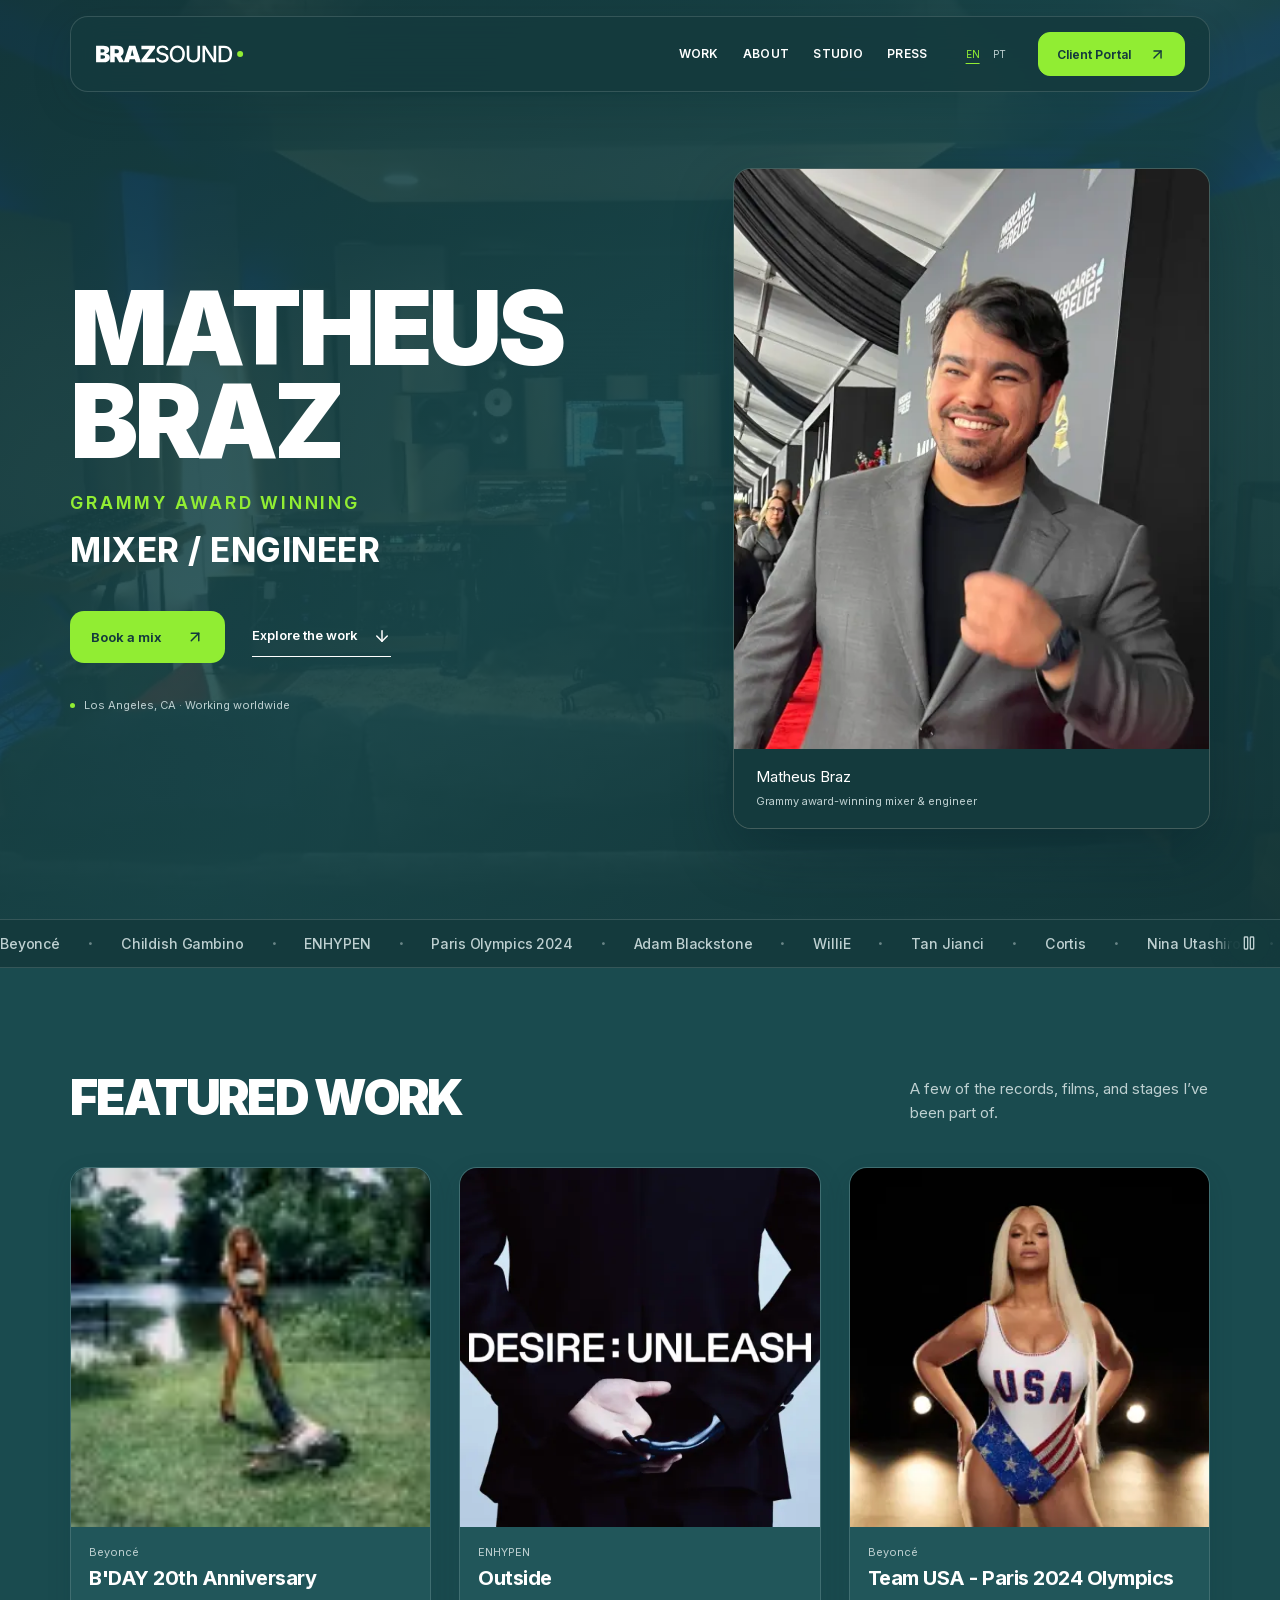
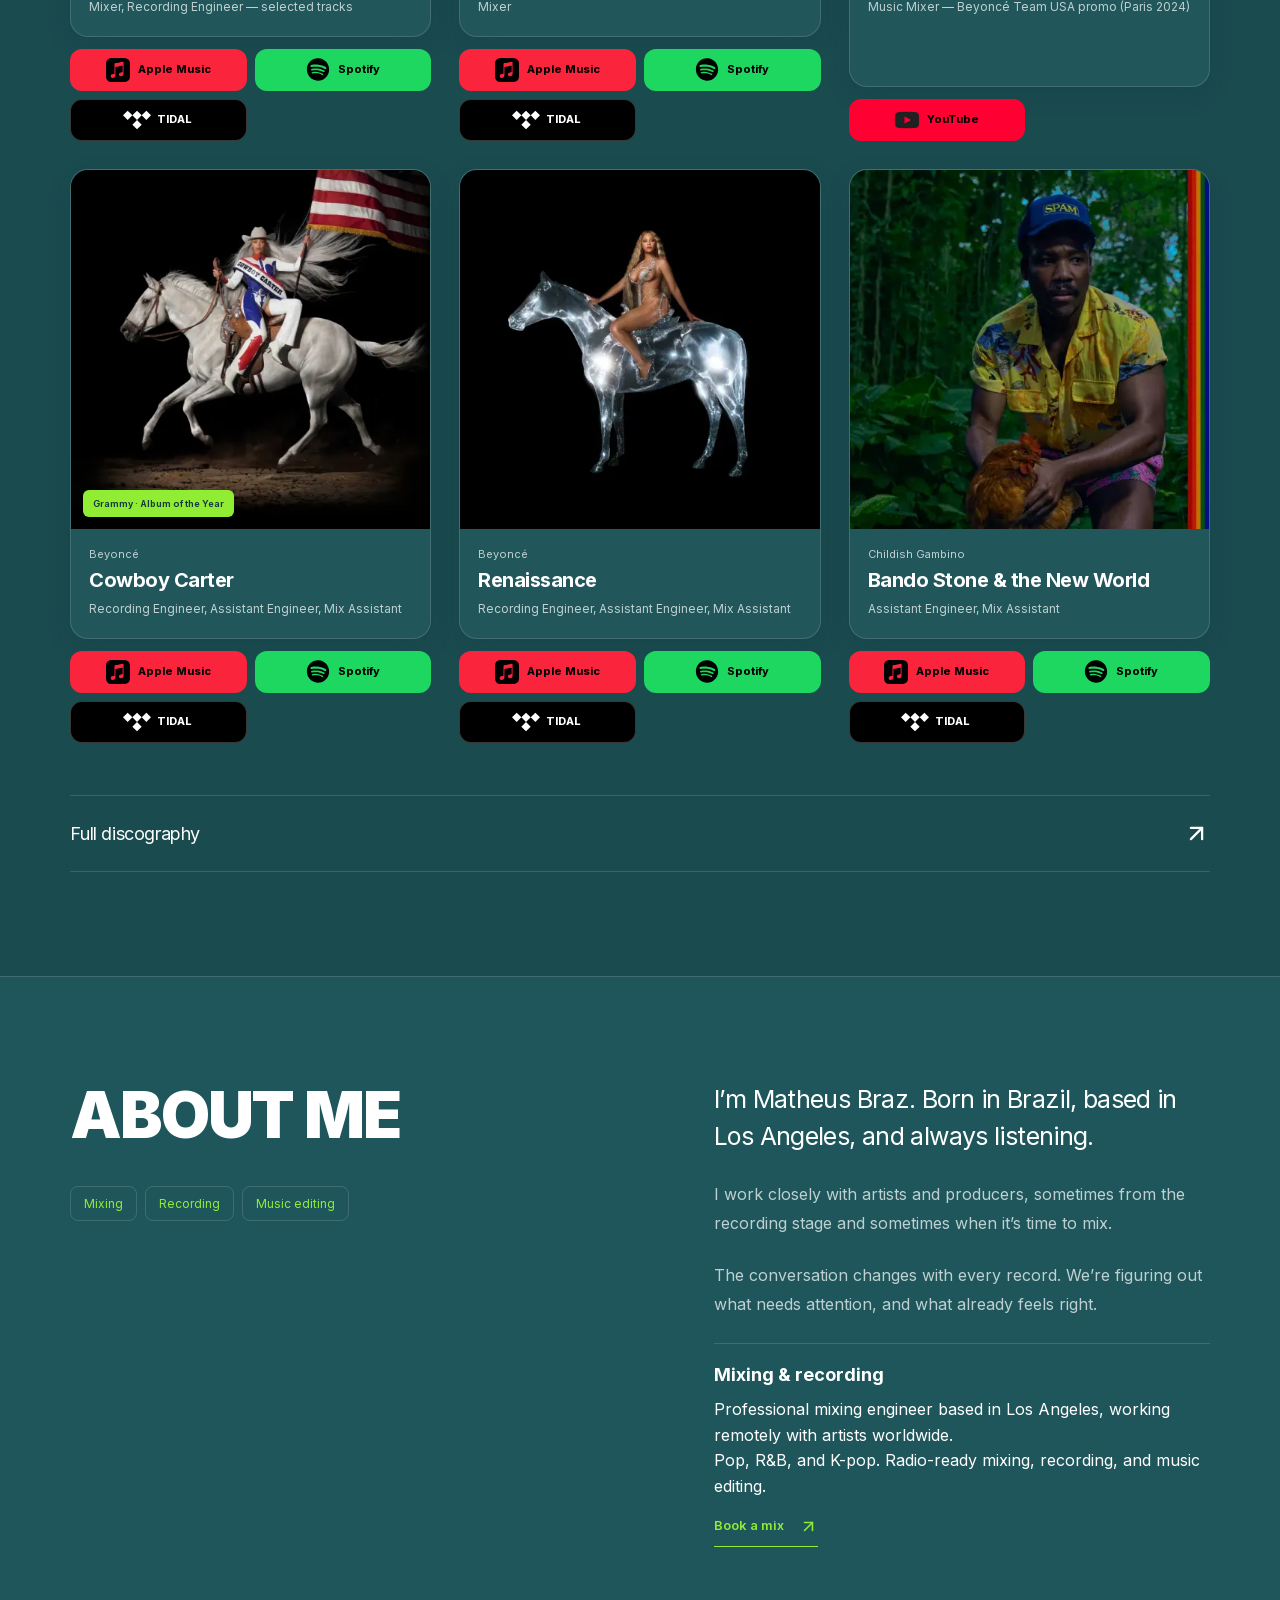
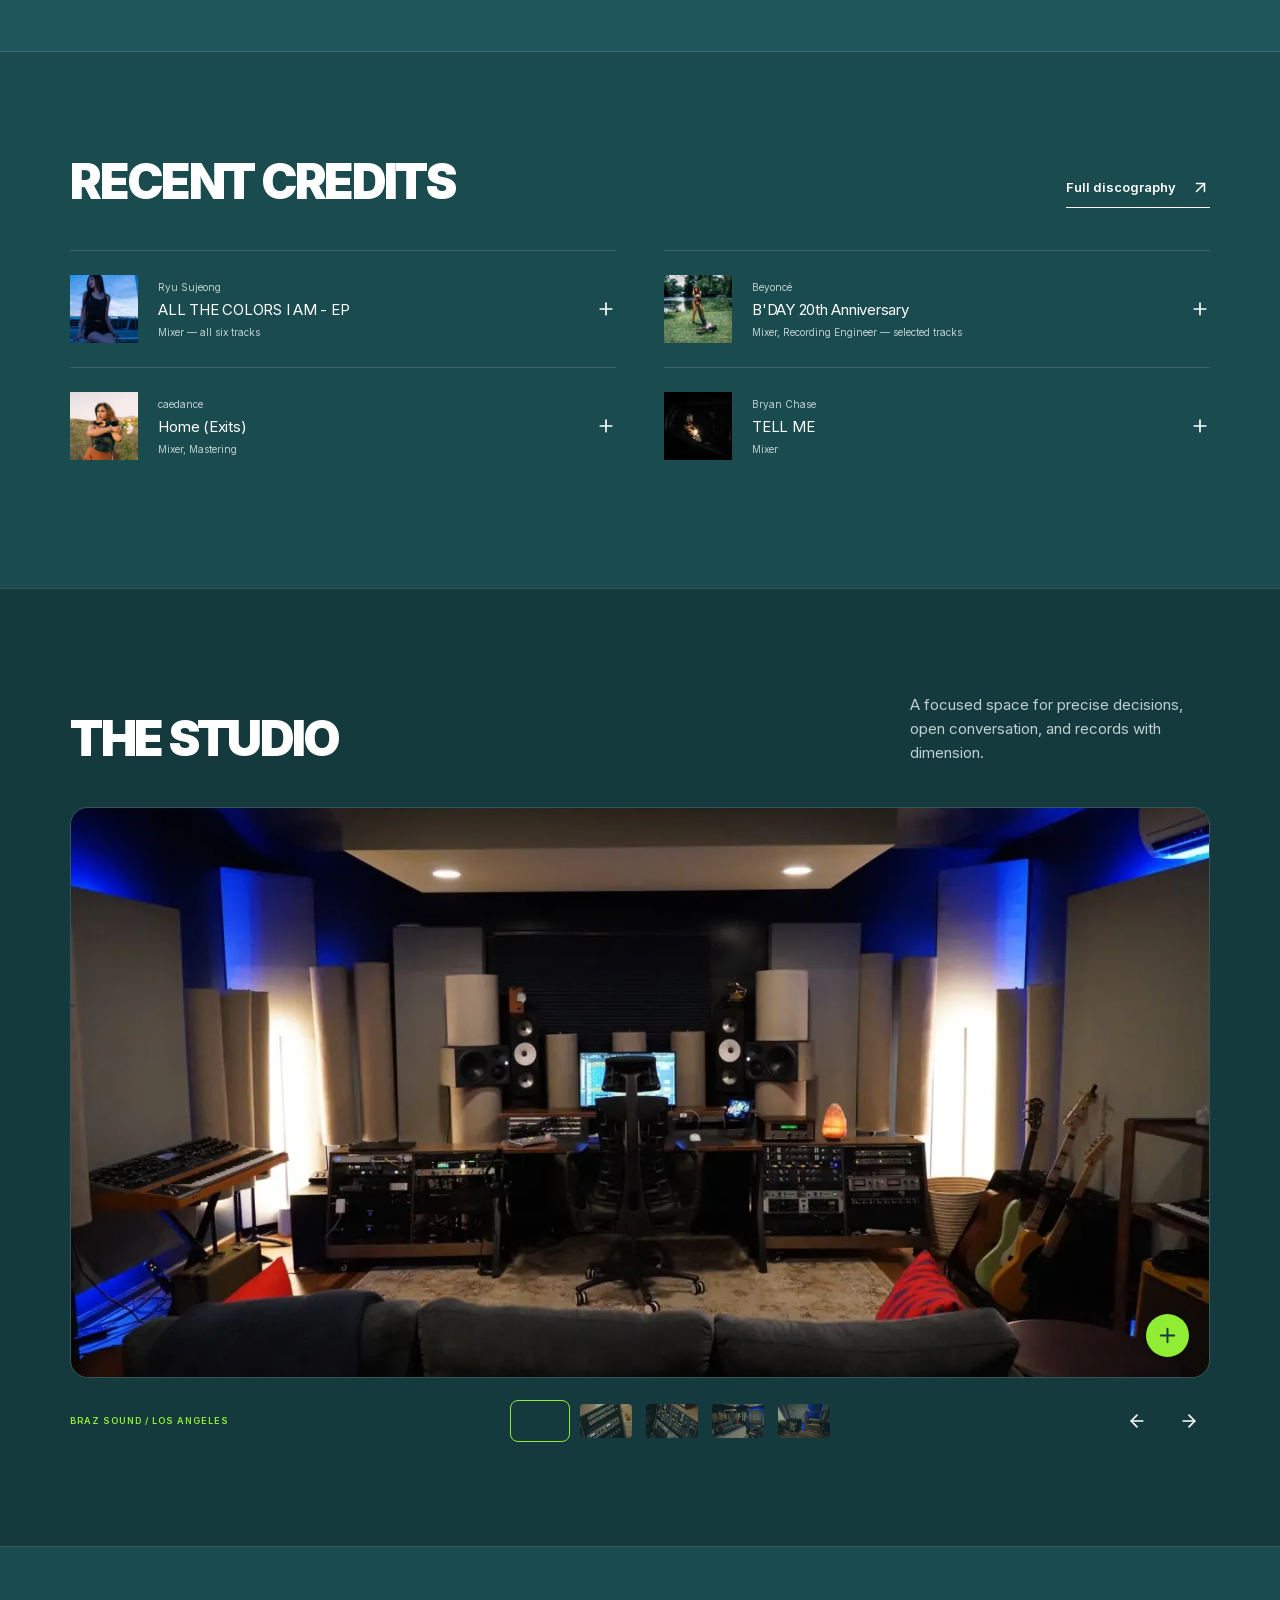
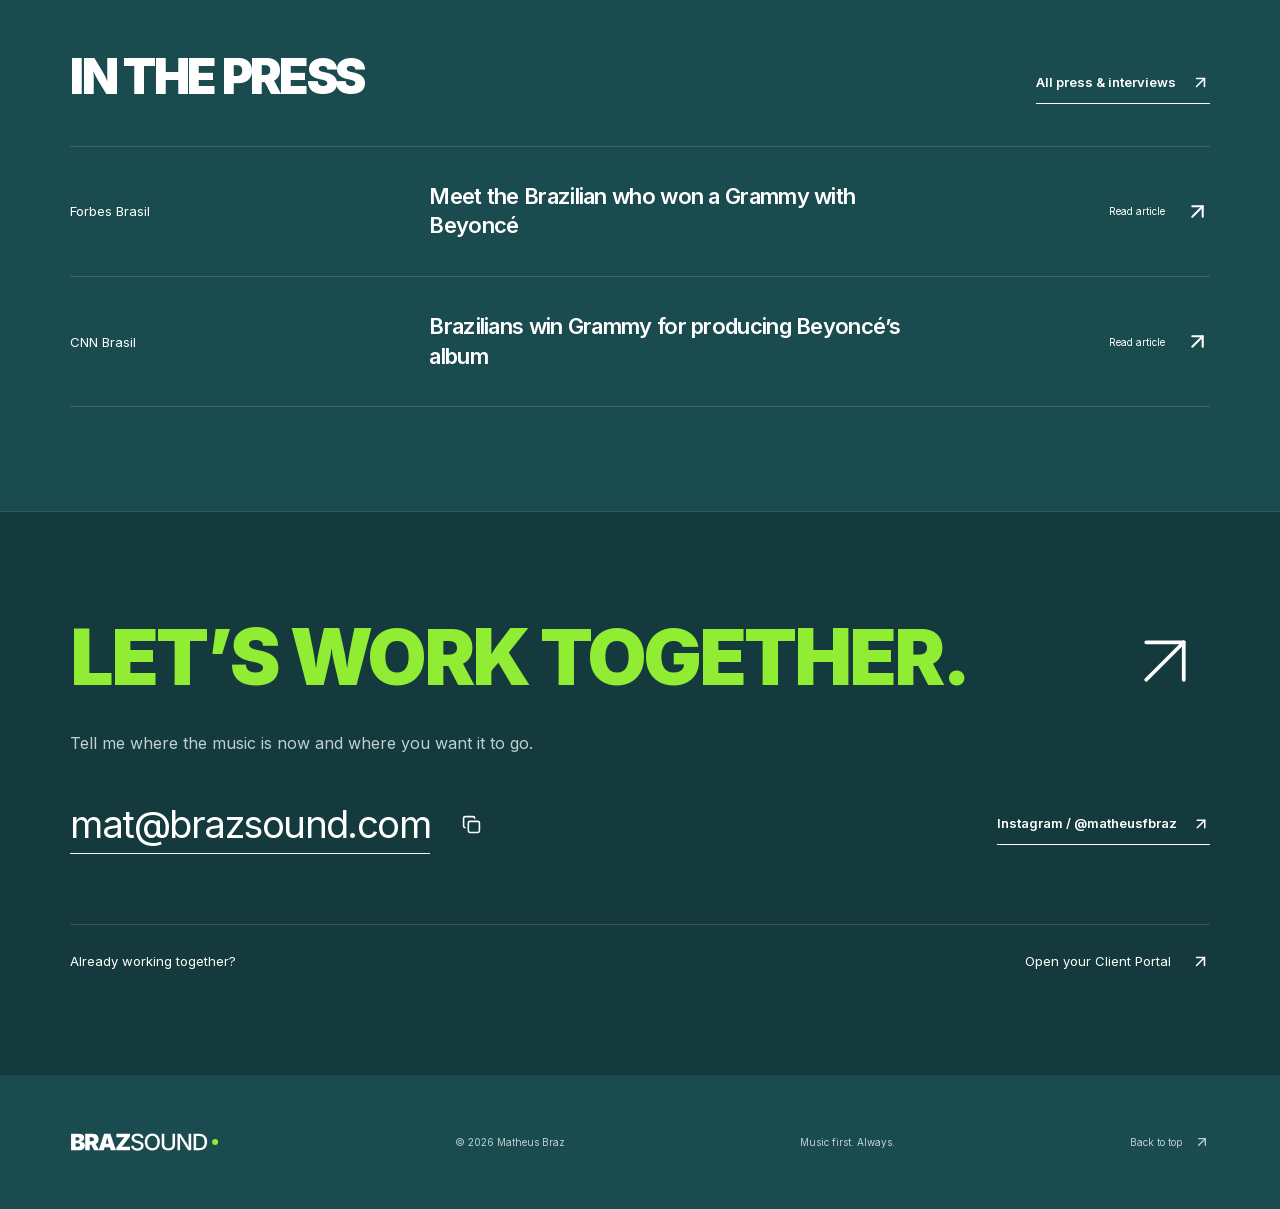
==== commit ce0c0db7: "Publish approved English and Portuguese bio" ====
--- a/index.html
+++ b/index.html
@@ -1 +1 @@
-<!DOCTYPE html><html lang="en"><head><meta charSet="utf-8"/><meta name="viewport" content="width=device-width, initial-scale=1"/><link rel="preload" as="image" href="/portfolio/brand/brazsound-static.svg"/><link rel="preload" as="image" imageSrcSet="/portfolio/responsive/studio-background-96.webp 96w, /portfolio/responsive/studio-background-160.webp 160w, /portfolio/responsive/studio-background-320.webp 320w, /portfolio/responsive/studio-background-480.webp 480w, /portfolio/responsive/studio-background-640.webp 640w, /portfolio/responsive/studio-background-960.webp 960w, /portfolio/responsive/studio-background-1024.webp 1024w" imageSizes="100vw" fetchPriority="high"/><link rel="preload" as="image" imageSrcSet="/portfolio/responsive/matheus-braz-96.webp 96w, /portfolio/responsive/matheus-braz-160.webp 160w, /portfolio/responsive/matheus-braz-320.webp 320w, /portfolio/responsive/matheus-braz-480.webp 480w, /portfolio/responsive/matheus-braz-640.webp 640w, /portfolio/responsive/matheus-braz-960.webp 960w, /portfolio/responsive/matheus-braz-1280.webp 1280w" imageSizes="(max-width: 600px) 88vw, (max-width: 850px) 39.4vw, (max-width: 1100px) 38.9vw, (max-width: 1618px) 37.3vw, 603px" fetchPriority="high"/><link rel="preload" as="image" href="/portfolio/platforms/appleMusic.svg"/><link rel="preload" as="image" href="/portfolio/platforms/spotify.svg"/><link rel="preload" as="image" href="/portfolio/platforms/tidal.svg"/><link rel="preload" as="image" href="/portfolio/platforms/youtube.png"/><link rel="stylesheet" href="/_next/static/chunks/3-wfryveel_8l.css" data-precedence="next"/><link rel="stylesheet" href="/_next/static/chunks/2kwo81oj-6uu1.css" data-precedence="next"/><link rel="preload" as="script" fetchPriority="low" href="/_next/static/chunks/3l04zcqx63h3y.js"/><script src="/_next/static/chunks/2m912stn0vfa6.js" async=""></script><script src="/_next/static/chunks/1mh6a-0e61pyc.js" async=""></script><script src="/_next/static/chunks/turbopack-0lalso72z2cic.js" async=""></script><script src="/_next/static/chunks/0h2qsuyze9ds1.js" async=""></script><script src="/_next/static/chunks/1a4ho_eeh6i1g.js" async=""></script><title>Matheus Braz — Grammy-winning Mix &amp; Recording Engineer in Los Angeles | BRAZ SOUND</title><meta name="description" content="Grammy-winning mix and recording engineer in Los Angeles, working remotely with artists worldwide. Hear pop, R&amp;B, and K-pop mixes and book a mix with Matheus Braz."/><meta name="robots" content="index, follow"/><link rel="canonical" href="https://brazsound.com/"/><meta property="og:title" content="Matheus Braz — Grammy-winning Mix &amp; Recording Engineer in Los Angeles | BRAZ SOUND"/><meta property="og:description" content="Grammy-winning mix and recording engineer in Los Angeles, working remotely with artists worldwide. Hear pop, R&amp;B, and K-pop mixes and book a mix with Matheus Braz."/><meta property="og:site_name" content="BRAZ SOUND"/><meta property="og:image" content="https://brazsound.com/portfolio/brand/brazsound-share-logo-v1.png"/><meta property="og:image:type" content="image/png"/><meta property="og:image:width" content="1200"/><meta property="og:image:height" content="630"/><meta property="og:image:alt" content="BRAZSOUND logo"/><meta property="og:type" content="website"/><meta name="twitter:card" content="summary_large_image"/><meta name="twitter:title" content="Matheus Braz — Grammy-winning Mix &amp; Recording Engineer in Los Angeles | BRAZ SOUND"/><meta name="twitter:description" content="Grammy-winning mix and recording engineer in Los Angeles, working remotely with artists worldwide. Hear pop, R&amp;B, and K-pop mixes and book a mix with Matheus Braz."/><meta name="twitter:image" content="https://brazsound.com/portfolio/brand/brazsound-share-logo-v1.png"/><meta name="twitter:image:alt" content="BRAZSOUND logo"/><meta name="twitter:image:type" content="image/png"/><meta name="twitter:image:width" content="1200"/><meta name="twitter:image:height" content="630"/><link rel="icon" href="/portfolio/favicon.png"/><link rel="apple-touch-icon" href="/portfolio/favicon.png"/><script src="/_next/static/chunks/0cz1d0mv5g_q7.js" noModule=""></script></head><body><div hidden=""><!--$--><!--/$--></div><div class="bs-site bs-public-site bs-portfolio-font" lang="en" style="--bs-hero-image:url(&quot;/portfolio/studio-background.webp&quot;)" id="top"><a class="bs-skip" href="#main-content">Skip to content</a><header class="bs-header"><a class="bs-wordmark" href="/" aria-label="BRAZ SOUND — Home"><span class="brand-wordmark" role="img" aria-label="BRAZSOUND"><img src="/portfolio/brand/brazsound-static.svg" width="232" height="48" alt="" aria-hidden="true" draggable="false"/></span></a><nav class="bs-desktop-nav" aria-label="Main navigation"><a href="#work">Work</a><a href="#about">About</a><a href="#studio">Studio</a><a href="#press">Press</a></nav><div class="bs-header-actions"><div class="bs-language" role="group" aria-label="Language"><button aria-pressed="true">EN</button><button aria-pressed="false">PT</button></div><a class="bs-room-link" href="https://client.brazsound.com" rel="nofollow noreferrer">Client Portal<svg xmlns="http://www.w3.org/2000/svg" width="17" height="17" viewBox="0 0 24 24" fill="none" stroke="currentColor" stroke-width="2" stroke-linecap="round" stroke-linejoin="round" class="lucide lucide-arrow-up-right" aria-hidden="true"><path d="M7 7h10v10"></path><path d="M7 17 17 7"></path></svg></a><button class="bs-menu-toggle" aria-label="Open navigation" aria-controls="bs-mobile-menu" aria-expanded="false"><svg xmlns="http://www.w3.org/2000/svg" width="25" height="25" viewBox="0 0 24 24" fill="none" stroke="currentColor" stroke-width="2" stroke-linecap="round" stroke-linejoin="round" class="lucide lucide-menu" aria-hidden="true"><path d="M4 5h16"></path><path d="M4 12h16"></path><path d="M4 19h16"></path></svg></button></div></header><dialog id="bs-mobile-menu" class="bs-menu" aria-label="Open navigation"><div class="bs-menu-heading"><div class="brand-lockup bs-wordmark"><span class="brand-wordmark" role="img" aria-label="BRAZSOUND"><img src="/portfolio/brand/brazsound-static.svg" width="232" height="48" alt="" aria-hidden="true" draggable="false"/></span></div><button class="bs-icon-button" aria-label="Close"><svg xmlns="http://www.w3.org/2000/svg" width="24" height="24" viewBox="0 0 24 24" fill="none" stroke="currentColor" stroke-width="2" stroke-linecap="round" stroke-linejoin="round" class="lucide lucide-x" aria-hidden="true"><path d="M18 6 6 18"></path><path d="m6 6 12 12"></path></svg></button></div><nav><a href="#work">Work<svg xmlns="http://www.w3.org/2000/svg" width="23" height="23" viewBox="0 0 24 24" fill="none" stroke="currentColor" stroke-width="2" stroke-linecap="round" stroke-linejoin="round" class="lucide lucide-arrow-up-right" aria-hidden="true"><path d="M7 7h10v10"></path><path d="M7 17 17 7"></path></svg></a><a href="#about">About<svg xmlns="http://www.w3.org/2000/svg" width="23" height="23" viewBox="0 0 24 24" fill="none" stroke="currentColor" stroke-width="2" stroke-linecap="round" stroke-linejoin="round" class="lucide lucide-arrow-up-right" aria-hidden="true"><path d="M7 7h10v10"></path><path d="M7 17 17 7"></path></svg></a><a href="/discography">Full discography<svg xmlns="http://www.w3.org/2000/svg" width="23" height="23" viewBox="0 0 24 24" fill="none" stroke="currentColor" stroke-width="2" stroke-linecap="round" stroke-linejoin="round" class="lucide lucide-arrow-up-right" aria-hidden="true"><path d="M7 7h10v10"></path><path d="M7 17 17 7"></path></svg></a><a href="#studio">Studio<svg xmlns="http://www.w3.org/2000/svg" width="23" height="23" viewBox="0 0 24 24" fill="none" stroke="currentColor" stroke-width="2" stroke-linecap="round" stroke-linejoin="round" class="lucide lucide-arrow-up-right" aria-hidden="true"><path d="M7 7h10v10"></path><path d="M7 17 17 7"></path></svg></a><a href="#press">Press<svg xmlns="http://www.w3.org/2000/svg" width="23" height="23" viewBox="0 0 24 24" fill="none" stroke="currentColor" stroke-width="2" stroke-linecap="round" stroke-linejoin="round" class="lucide lucide-arrow-up-right" aria-hidden="true"><path d="M7 7h10v10"></path><path d="M7 17 17 7"></path></svg></a><a href="#contact">Contact<svg xmlns="http://www.w3.org/2000/svg" width="23" height="23" viewBox="0 0 24 24" fill="none" stroke="currentColor" stroke-width="2" stroke-linecap="round" stroke-linejoin="round" class="lucide lucide-arrow-up-right" aria-hidden="true"><path d="M7 7h10v10"></path><path d="M7 17 17 7"></path></svg></a></nav><div class="bs-menu-bottom"><div class="bs-language" role="group" aria-label="Language"><button aria-pressed="true">EN</button><button aria-pressed="false">PT</button></div><a class="bs-button" href="https://client.brazsound.com" rel="nofollow noreferrer">Client Portal<svg xmlns="http://www.w3.org/2000/svg" width="18" height="18" viewBox="0 0 24 24" fill="none" stroke="currentColor" stroke-width="2" stroke-linecap="round" stroke-linejoin="round" class="lucide lucide-arrow-up-right" aria-hidden="true"><path d="M7 7h10v10"></path><path d="M7 17 17 7"></path></svg></a></div></dialog><main id="main-content"><section class="bs-hero bs-wrap"><img class="bs-hero-background" src="/portfolio/responsive/studio-background-640.webp" srcSet="/portfolio/responsive/studio-background-96.webp 96w, /portfolio/responsive/studio-background-160.webp 160w, /portfolio/responsive/studio-background-320.webp 320w, /portfolio/responsive/studio-background-480.webp 480w, /portfolio/responsive/studio-background-640.webp 640w, /portfolio/responsive/studio-background-960.webp 960w, /portfolio/responsive/studio-background-1024.webp 1024w" sizes="100vw" alt="" aria-hidden="true" fetchPriority="high" decoding="async"/><div class="bs-hero-copy"><h1>Matheus<br/><span>Braz</span></h1><p class="bs-hero-award">Grammy award winning</p><p class="bs-hero-role">Mixer / Engineer</p><div class="bs-hero-buttons"><a href="#contact" class="bs-button">Book a mix<svg xmlns="http://www.w3.org/2000/svg" width="18" height="18" viewBox="0 0 24 24" fill="none" stroke="currentColor" stroke-width="2" stroke-linecap="round" stroke-linejoin="round" class="lucide lucide-arrow-up-right" aria-hidden="true"><path d="M7 7h10v10"></path><path d="M7 17 17 7"></path></svg></a><a href="#work" class="bs-text-link">Explore the work<svg xmlns="http://www.w3.org/2000/svg" width="18" height="18" viewBox="0 0 24 24" fill="none" stroke="currentColor" stroke-width="2" stroke-linecap="round" stroke-linejoin="round" class="lucide lucide-arrow-down" aria-hidden="true"><path d="M12 5v14"></path><path d="m19 12-7 7-7-7"></path></svg></a></div><div class="bs-hero-location"><span class="bs-location-dot" aria-hidden="true"></span>Los Angeles, CA · Working worldwide</div></div><figure class="bs-portrait" data-portfolio-photo="portrait"><img src="/portfolio/responsive/matheus-braz-640.webp" srcSet="/portfolio/responsive/matheus-braz-96.webp 96w, /portfolio/responsive/matheus-braz-160.webp 160w, /portfolio/responsive/matheus-braz-320.webp 320w, /portfolio/responsive/matheus-braz-480.webp 480w, /portfolio/responsive/matheus-braz-640.webp 640w, /portfolio/responsive/matheus-braz-960.webp 960w, /portfolio/responsive/matheus-braz-1280.webp 1280w" sizes="(max-width: 600px) 88vw, (max-width: 850px) 39.4vw, (max-width: 1100px) 38.9vw, (max-width: 1618px) 37.3vw, 603px" alt="Matheus Braz at the Grammy Awards" width="1437" height="2439" fetchPriority="high"/><figcaption><span>Matheus Braz<small>Grammy award-winning mixer &amp; engineer</small></span></figcaption></figure></section><section id="artists" class="bs-artist-strip" aria-label="Artists I have worked with"><ul class="bs-ticker-accessible"><li>Beyoncé</li><li>Childish Gambino</li><li>ENHYPEN</li><li>Paris Olympics 2024</li><li>Adam Blackstone</li><li>WilliE</li><li>Tan Jianci</li><li>Cortis</li><li>Nina Utashiro</li><li>Alê</li><li>Travis Scott</li><li>Bryan Chase</li><li>caedance</li><li>Maluma</li><li>Dee Oliver</li><li>The-Dream</li><li>Mike Dean</li><li>Ryu Sujeong</li><li>Jay-Z</li></ul><div class="bs-ticker-track" aria-hidden="true" style="animation-duration:30s;animation-play-state:running"><div class="bs-ticker-group"><div class="bs-ticker-sequence"><span>Beyoncé</span><span>Childish Gambino</span><span>ENHYPEN</span><span>Paris Olympics 2024</span><span>Adam Blackstone</span><span>WilliE</span><span>Tan Jianci</span><span>Cortis</span><span>Nina Utashiro</span><span>Alê</span><span>Travis Scott</span><span>Bryan Chase</span><span>caedance</span><span>Maluma</span><span>Dee Oliver</span><span>The-Dream</span><span>Mike Dean</span><span>Ryu Sujeong</span><span>Jay-Z</span></div></div><div class="bs-ticker-group"><div class="bs-ticker-sequence"><span>Beyoncé</span><span>Childish Gambino</span><span>ENHYPEN</span><span>Paris Olympics 2024</span><span>Adam Blackstone</span><span>WilliE</span><span>Tan Jianci</span><span>Cortis</span><span>Nina Utashiro</span><span>Alê</span><span>Travis Scott</span><span>Bryan Chase</span><span>caedance</span><span>Maluma</span><span>Dee Oliver</span><span>The-Dream</span><span>Mike Dean</span><span>Ryu Sujeong</span><span>Jay-Z</span></div></div></div><button class="bs-ticker-pause" aria-label="Pause artist ticker" title="Pause"><svg xmlns="http://www.w3.org/2000/svg" width="16" height="16" viewBox="0 0 24 24" fill="none" stroke="currentColor" stroke-width="2" stroke-linecap="round" stroke-linejoin="round" class="lucide lucide-pause" aria-hidden="true"><rect x="14" y="3" width="5" height="18" rx="1"></rect><rect x="5" y="3" width="5" height="18" rx="1"></rect></svg></button></section><section id="work" class="bs-work bs-wrap bs-section"><div class="bs-section-heading"><div><h2>Featured work</h2></div><p>A few of the records, films, and stages I’ve been part of.</p></div><div class="bs-credit-grid"><div class="bs-credit-entry"><button class="bs-credit" data-portfolio-credit="e88fa9f9-8717-480a-9177-8c35ac986df5" aria-label="View credit: B&#x27;DAY 20th Anniversary — Beyoncé"><div class="bs-cover"><img src="/portfolio/responsive/ffc65f3c-4350-4311-bc55-5b8a81c3a9c2-640.webp" srcSet="/portfolio/responsive/ffc65f3c-4350-4311-bc55-5b8a81c3a9c2-96.webp 96w, /portfolio/responsive/ffc65f3c-4350-4311-bc55-5b8a81c3a9c2-160.webp 160w, /portfolio/responsive/ffc65f3c-4350-4311-bc55-5b8a81c3a9c2-320.webp 320w, /portfolio/responsive/ffc65f3c-4350-4311-bc55-5b8a81c3a9c2-480.webp 480w, /portfolio/responsive/ffc65f3c-4350-4311-bc55-5b8a81c3a9c2-640.webp 640w, /portfolio/responsive/ffc65f3c-4350-4311-bc55-5b8a81c3a9c2-960.webp 960w, /portfolio/responsive/ffc65f3c-4350-4311-bc55-5b8a81c3a9c2-1280.webp 1280w" sizes="(max-width: 600px) calc((88vw - 14px) / 2), (max-width: 850px) calc((89vw - 34px) / 3), (max-width: 1618px) calc((89vw - 56px) / 3), 462px" alt="B&#x27;DAY 20th Anniversary — Beyoncé" loading="lazy" decoding="async" width="640" height="640"/><span class="bs-cover-open" aria-hidden="true"><svg xmlns="http://www.w3.org/2000/svg" width="22" height="22" viewBox="0 0 24 24" fill="none" stroke="currentColor" stroke-width="2" stroke-linecap="round" stroke-linejoin="round" class="lucide lucide-plus" aria-hidden="true"><path d="M5 12h14"></path><path d="M12 5v14"></path></svg></span></div><div class="bs-credit-top"><span>Beyoncé</span></div><h3>B&#x27;DAY 20th Anniversary</h3><p>Mixer, Recording Engineer — selected tracks</p></button><div class="credit-media-buttons" role="group" aria-label="Listen or watch"><a class="credit-media-button credit-media-appleMusic" href="https://music.apple.com/us/album/bday-20th-anniversary-deluxe-edition/6808332952" target="_blank" rel="noopener noreferrer" aria-label="Apple Music (opens in a new tab)"><img class="credit-media-logo" src="/portfolio/platforms/appleMusic.svg" width="24" height="24" alt="" aria-hidden="true"/><span>Apple Music</span></a><a class="credit-media-button credit-media-spotify" href="https://open.spotify.com/album/1P4dRFaQjFO5bfQKGSCOtW?si=dUweN0FkRw6-mByXCOQNaw" target="_blank" rel="noopener noreferrer" aria-label="Spotify (opens in a new tab)"><img class="credit-media-logo" src="/portfolio/platforms/spotify.svg" width="24" height="24" alt="" aria-hidden="true"/><span>Spotify</span></a><a class="credit-media-button credit-media-tidal" href="https://tidal.com/album/558208630" target="_blank" rel="noopener noreferrer" aria-label="TIDAL (opens in a new tab)"><img class="credit-media-logo" src="/portfolio/platforms/tidal.svg" width="24" height="24" alt="" aria-hidden="true"/><span>TIDAL</span></a></div></div><div class="bs-credit-entry"><button class="bs-credit" data-portfolio-credit="credit-06" aria-label="View credit: Outside — ENHYPEN"><div class="bs-cover"><img src="/portfolio/responsive/credit-06-640.webp" srcSet="/portfolio/responsive/credit-06-96.webp 96w, /portfolio/responsive/credit-06-160.webp 160w, /portfolio/responsive/credit-06-320.webp 320w, /portfolio/responsive/credit-06-480.webp 480w, /portfolio/responsive/credit-06-640.webp 640w, /portfolio/responsive/credit-06-800.webp 800w" sizes="(max-width: 600px) calc((88vw - 14px) / 2), (max-width: 850px) calc((89vw - 34px) / 3), (max-width: 1618px) calc((89vw - 56px) / 3), 462px" alt="Outside — ENHYPEN" loading="lazy" decoding="async" width="640" height="640"/><span class="bs-cover-open" aria-hidden="true"><svg xmlns="http://www.w3.org/2000/svg" width="22" height="22" viewBox="0 0 24 24" fill="none" stroke="currentColor" stroke-width="2" stroke-linecap="round" stroke-linejoin="round" class="lucide lucide-plus" aria-hidden="true"><path d="M5 12h14"></path><path d="M12 5v14"></path></svg></span></div><div class="bs-credit-top"><span>ENHYPEN</span></div><h3>Outside</h3><p>Mixer</p></button><div class="credit-media-buttons" role="group" aria-label="Listen or watch"><a class="credit-media-button credit-media-appleMusic" href="https://music.apple.com/us/album/outside/1814718475?i=1814718709" target="_blank" rel="noopener noreferrer" aria-label="Apple Music (opens in a new tab)"><img class="credit-media-logo" src="/portfolio/platforms/appleMusic.svg" width="24" height="24" alt="" aria-hidden="true"/><span>Apple Music</span></a><a class="credit-media-button credit-media-spotify" href="https://open.spotify.com/track/0IXWLMBZeK33mOb044Sxu6?si=bcc70c48e60b4d56" target="_blank" rel="noopener noreferrer" aria-label="Spotify (opens in a new tab)"><img class="credit-media-logo" src="/portfolio/platforms/spotify.svg" width="24" height="24" alt="" aria-hidden="true"/><span>Spotify</span></a><a class="credit-media-button credit-media-tidal" href="https://tidal.com/track/439739465" target="_blank" rel="noopener noreferrer" aria-label="TIDAL (opens in a new tab)"><img class="credit-media-logo" src="/portfolio/platforms/tidal.svg" width="24" height="24" alt="" aria-hidden="true"/><span>TIDAL</span></a></div></div><div class="bs-credit-entry"><button class="bs-credit" data-portfolio-credit="credit-12" aria-label="View credit: Team USA - Paris 2024 Olympics — Beyoncé"><div class="bs-cover"><img src="/portfolio/responsive/credit-12-640.webp" srcSet="/portfolio/responsive/credit-12-96.webp 96w, /portfolio/responsive/credit-12-160.webp 160w, /portfolio/responsive/credit-12-320.webp 320w, /portfolio/responsive/credit-12-480.webp 480w, /portfolio/responsive/credit-12-640.webp 640w, /portfolio/responsive/credit-12-800.webp 800w" sizes="(max-width: 600px) calc((88vw - 14px) / 2), (max-width: 850px) calc((89vw - 34px) / 3), (max-width: 1618px) calc((89vw - 56px) / 3), 462px" alt="Team USA - Paris 2024 Olympics — Beyoncé" loading="lazy" decoding="async" width="640" height="640"/><span class="bs-cover-open" aria-hidden="true"><svg xmlns="http://www.w3.org/2000/svg" width="22" height="22" viewBox="0 0 24 24" fill="none" stroke="currentColor" stroke-width="2" stroke-linecap="round" stroke-linejoin="round" class="lucide lucide-plus" aria-hidden="true"><path d="M5 12h14"></path><path d="M12 5v14"></path></svg></span></div><div class="bs-credit-top"><span>Beyoncé</span></div><h3>Team USA - Paris 2024 Olympics</h3><p>Music Mixer — Beyoncé Team USA promo (Paris 2024)</p></button><div class="credit-media-buttons" role="group" aria-label="Listen or watch"><a class="credit-media-button credit-media-youtube" href="https://www.youtube.com/watch?v=wa7HpWw7DEk" target="_blank" rel="noopener noreferrer" aria-label="YouTube (opens in a new tab)"><img class="credit-media-logo" src="/portfolio/platforms/youtube.png" width="24" height="24" alt="" aria-hidden="true"/><span>YouTube</span></a></div></div><div class="bs-credit-entry"><button class="bs-credit" data-portfolio-credit="credit-10" aria-label="View credit: Cowboy Carter — Beyoncé"><div class="bs-cover"><img src="/portfolio/responsive/credit-10-640.webp" srcSet="/portfolio/responsive/credit-10-96.webp 96w, /portfolio/responsive/credit-10-160.webp 160w, /portfolio/responsive/credit-10-320.webp 320w, /portfolio/responsive/credit-10-480.webp 480w, /portfolio/responsive/credit-10-640.webp 640w, /portfolio/responsive/credit-10-800.webp 800w" sizes="(max-width: 600px) calc((88vw - 14px) / 2), (max-width: 850px) calc((89vw - 34px) / 3), (max-width: 1618px) calc((89vw - 56px) / 3), 462px" alt="Cowboy Carter — Beyoncé" loading="lazy" decoding="async" width="640" height="640"/><span class="bs-cover-open" aria-hidden="true"><svg xmlns="http://www.w3.org/2000/svg" width="22" height="22" viewBox="0 0 24 24" fill="none" stroke="currentColor" stroke-width="2" stroke-linecap="round" stroke-linejoin="round" class="lucide lucide-plus" aria-hidden="true"><path d="M5 12h14"></path><path d="M12 5v14"></path></svg></span><span class="bs-award-label">Grammy · Album of the Year</span></div><div class="bs-credit-top"><span>Beyoncé</span></div><h3>Cowboy Carter</h3><p>Recording Engineer, Assistant Engineer, Mix Assistant</p></button><div class="credit-media-buttons" role="group" aria-label="Listen or watch"><a class="credit-media-button credit-media-appleMusic" href="https://music.apple.com/us/album/cowboy-carter/1738363766" target="_blank" rel="noopener noreferrer" aria-label="Apple Music (opens in a new tab)"><img class="credit-media-logo" src="/portfolio/platforms/appleMusic.svg" width="24" height="24" alt="" aria-hidden="true"/><span>Apple Music</span></a><a class="credit-media-button credit-media-spotify" href="https://open.spotify.com/album/6BzxX6zkDsYKFJ04ziU5xQ?si=7e24cb5af5e74dd2" target="_blank" rel="noopener noreferrer" aria-label="Spotify (opens in a new tab)"><img class="credit-media-logo" src="/portfolio/platforms/spotify.svg" width="24" height="24" alt="" aria-hidden="true"/><span>Spotify</span></a><a class="credit-media-button credit-media-tidal" href="https://tidal.com/album/353983134" target="_blank" rel="noopener noreferrer" aria-label="TIDAL (opens in a new tab)"><img class="credit-media-logo" src="/portfolio/platforms/tidal.svg" width="24" height="24" alt="" aria-hidden="true"/><span>TIDAL</span></a></div></div><div class="bs-credit-entry"><button class="bs-credit" data-portfolio-credit="credit-19" aria-label="View credit: Renaissance — Beyoncé"><div class="bs-cover"><img src="/portfolio/responsive/credit-19-640.webp" srcSet="/portfolio/responsive/credit-19-96.webp 96w, /portfolio/responsive/credit-19-160.webp 160w, /portfolio/responsive/credit-19-320.webp 320w, /portfolio/responsive/credit-19-480.webp 480w, /portfolio/responsive/credit-19-640.webp 640w, /portfolio/responsive/credit-19-800.webp 800w" sizes="(max-width: 600px) calc((88vw - 14px) / 2), (max-width: 850px) calc((89vw - 34px) / 3), (max-width: 1618px) calc((89vw - 56px) / 3), 462px" alt="Renaissance — Beyoncé" loading="lazy" decoding="async" width="640" height="640"/><span class="bs-cover-open" aria-hidden="true"><svg xmlns="http://www.w3.org/2000/svg" width="22" height="22" viewBox="0 0 24 24" fill="none" stroke="currentColor" stroke-width="2" stroke-linecap="round" stroke-linejoin="round" class="lucide lucide-plus" aria-hidden="true"><path d="M5 12h14"></path><path d="M12 5v14"></path></svg></span></div><div class="bs-credit-top"><span>Beyoncé</span></div><h3>Renaissance</h3><p>Recording Engineer, Assistant Engineer, Mix Assistant</p></button><div class="credit-media-buttons" role="group" aria-label="Listen or watch"><a class="credit-media-button credit-media-appleMusic" href="https://music.apple.com/us/album/renaissance/1630005298" target="_blank" rel="noopener noreferrer" aria-label="Apple Music (opens in a new tab)"><img class="credit-media-logo" src="/portfolio/platforms/appleMusic.svg" width="24" height="24" alt="" aria-hidden="true"/><span>Apple Music</span></a><a class="credit-media-button credit-media-spotify" href="https://open.spotify.com/album/6FJxoadUE4JNVwWHghBwnb?si=vyeRIBHLQ6i5yeDkeuvDQw" target="_blank" rel="noopener noreferrer" aria-label="Spotify (opens in a new tab)"><img class="credit-media-logo" src="/portfolio/platforms/spotify.svg" width="24" height="24" alt="" aria-hidden="true"/><span>Spotify</span></a><a class="credit-media-button credit-media-tidal" href="https://tidal.com/album/240189283" target="_blank" rel="noopener noreferrer" aria-label="TIDAL (opens in a new tab)"><img class="credit-media-logo" src="/portfolio/platforms/tidal.svg" width="24" height="24" alt="" aria-hidden="true"/><span>TIDAL</span></a></div></div><div class="bs-credit-entry"><button class="bs-credit" data-portfolio-credit="credit-14" aria-label="View credit: Bando Stone &amp; the New World — Childish Gambino"><div class="bs-cover"><img src="/portfolio/responsive/credit-14-640.webp" srcSet="/portfolio/responsive/credit-14-96.webp 96w, /portfolio/responsive/credit-14-160.webp 160w, /portfolio/responsive/credit-14-320.webp 320w, /portfolio/responsive/credit-14-480.webp 480w, /portfolio/responsive/credit-14-640.webp 640w, /portfolio/responsive/credit-14-800.webp 800w" sizes="(max-width: 600px) calc((88vw - 14px) / 2), (max-width: 850px) calc((89vw - 34px) / 3), (max-width: 1618px) calc((89vw - 56px) / 3), 462px" alt="Bando Stone &amp; the New World — Childish Gambino" loading="lazy" decoding="async" width="640" height="640"/><span class="bs-cover-open" aria-hidden="true"><svg xmlns="http://www.w3.org/2000/svg" width="22" height="22" viewBox="0 0 24 24" fill="none" stroke="currentColor" stroke-width="2" stroke-linecap="round" stroke-linejoin="round" class="lucide lucide-plus" aria-hidden="true"><path d="M5 12h14"></path><path d="M12 5v14"></path></svg></span></div><div class="bs-credit-top"><span>Childish Gambino</span></div><h3>Bando Stone &amp; the New World</h3><p>Assistant Engineer, Mix Assistant</p></button><div class="credit-media-buttons" role="group" aria-label="Listen or watch"><a class="credit-media-button credit-media-appleMusic" href="https://music.apple.com/us/album/bando-stone-and-the-new-world/1757678472" target="_blank" rel="noopener noreferrer" aria-label="Apple Music (opens in a new tab)"><img class="credit-media-logo" src="/portfolio/platforms/appleMusic.svg" width="24" height="24" alt="" aria-hidden="true"/><span>Apple Music</span></a><a class="credit-media-button credit-media-spotify" href="https://open.spotify.com/album/4yUqNSK6jMi7Y6eWl03U5r?si=ePSdY4uYRuyEFT73gpFX6w" target="_blank" rel="noopener noreferrer" aria-label="Spotify (opens in a new tab)"><img class="credit-media-logo" src="/portfolio/platforms/spotify.svg" width="24" height="24" alt="" aria-hidden="true"/><span>Spotify</span></a><a class="credit-media-button credit-media-tidal" href="https://tidal.com/album/375506081" target="_blank" rel="noopener noreferrer" aria-label="TIDAL (opens in a new tab)"><img class="credit-media-logo" src="/portfolio/platforms/tidal.svg" width="24" height="24" alt="" aria-hidden="true"/><span>TIDAL</span></a></div></div></div><a href="/discography" class="bs-collection-link"><span>Full discography</span><svg xmlns="http://www.w3.org/2000/svg" width="27" height="27" viewBox="0 0 24 24" fill="none" stroke="currentColor" stroke-width="2" stroke-linecap="round" stroke-linejoin="round" class="lucide lucide-arrow-up-right" aria-hidden="true"><path d="M7 7h10v10"></path><path d="M7 17 17 7"></path></svg></a></section><section id="about" class="bs-about"><div class="bs-wrap bs-section bs-about-grid"><div><h2>About me</h2><div class="bs-practice"><span>Mixing</span><span>Recording</span><span>Music editing</span></div></div><div class="bs-about-story"><p class="bs-about-intro">I’m Matheus Braz. Born in Brazil, based in Los Angeles, and always listening.</p><p>I work closely with artists and producers to help records feel intentional, honest, and fully realized. My approach is collaborative and instinct-driven, focused on emotion, balance, and musicality.</p><p>Whether I’m involved early in the process or coming in at the final stages, my role is to support the vision, elevate the music, and preserve what makes a song feel alive.</p><div class="bs-public-services"><h3>Mixing &amp; recording</h3><p>Professional mixing engineer based in Los Angeles, working remotely with artists worldwide.</p><p>Pop, R&amp;B, and K-pop. Radio-ready mixing, recording, and music editing.</p></div><a href="#contact" class="bs-text-link">Book a mix<svg xmlns="http://www.w3.org/2000/svg" width="19" height="19" viewBox="0 0 24 24" fill="none" stroke="currentColor" stroke-width="2" stroke-linecap="round" stroke-linejoin="round" class="lucide lucide-arrow-up-right" aria-hidden="true"><path d="M7 7h10v10"></path><path d="M7 17 17 7"></path></svg></a></div></div></section><section class="bs-latest bs-wrap bs-section"><div class="bs-section-heading"><div><h2>Recent credits</h2></div><a href="/discography" class="bs-text-link">Full discography<svg xmlns="http://www.w3.org/2000/svg" width="19" height="19" viewBox="0 0 24 24" fill="none" stroke="currentColor" stroke-width="2" stroke-linecap="round" stroke-linejoin="round" class="lucide lucide-arrow-up-right" aria-hidden="true"><path d="M7 7h10v10"></path><path d="M7 17 17 7"></path></svg></a></div><div class="bs-latest-list"><button data-portfolio-credit="d38db294-fec6-44a8-9bed-5d49f397d5a4"><img src="/portfolio/responsive/ff144775-0110-4e6a-b5d3-6c817e2efbd5-640.webp" srcSet="/portfolio/responsive/ff144775-0110-4e6a-b5d3-6c817e2efbd5-96.webp 96w, /portfolio/responsive/ff144775-0110-4e6a-b5d3-6c817e2efbd5-160.webp 160w, /portfolio/responsive/ff144775-0110-4e6a-b5d3-6c817e2efbd5-320.webp 320w, /portfolio/responsive/ff144775-0110-4e6a-b5d3-6c817e2efbd5-480.webp 480w, /portfolio/responsive/ff144775-0110-4e6a-b5d3-6c817e2efbd5-640.webp 640w, /portfolio/responsive/ff144775-0110-4e6a-b5d3-6c817e2efbd5-960.webp 960w, /portfolio/responsive/ff144775-0110-4e6a-b5d3-6c817e2efbd5-1280.webp 1280w" sizes="(max-width: 700px) 58px, 76px" width="76" height="76" alt="" loading="lazy"/><span><small>Ryu Sujeong</small><strong>ALL THE COLORS I AM - EP</strong><em>Mixer — all six tracks</em></span><svg xmlns="http://www.w3.org/2000/svg" width="20" height="20" viewBox="0 0 24 24" fill="none" stroke="currentColor" stroke-width="2" stroke-linecap="round" stroke-linejoin="round" class="lucide lucide-plus" aria-hidden="true"><path d="M5 12h14"></path><path d="M12 5v14"></path></svg></button><button data-portfolio-credit="e88fa9f9-8717-480a-9177-8c35ac986df5"><img src="/portfolio/responsive/ffc65f3c-4350-4311-bc55-5b8a81c3a9c2-640.webp" srcSet="/portfolio/responsive/ffc65f3c-4350-4311-bc55-5b8a81c3a9c2-96.webp 96w, /portfolio/responsive/ffc65f3c-4350-4311-bc55-5b8a81c3a9c2-160.webp 160w, /portfolio/responsive/ffc65f3c-4350-4311-bc55-5b8a81c3a9c2-320.webp 320w, /portfolio/responsive/ffc65f3c-4350-4311-bc55-5b8a81c3a9c2-480.webp 480w, /portfolio/responsive/ffc65f3c-4350-4311-bc55-5b8a81c3a9c2-640.webp 640w, /portfolio/responsive/ffc65f3c-4350-4311-bc55-5b8a81c3a9c2-960.webp 960w, /portfolio/responsive/ffc65f3c-4350-4311-bc55-5b8a81c3a9c2-1280.webp 1280w" sizes="(max-width: 700px) 58px, 76px" width="76" height="76" alt="" loading="lazy"/><span><small>Beyoncé</small><strong>B&#x27;DAY 20th Anniversary</strong><em>Mixer, Recording Engineer — selected tracks</em></span><svg xmlns="http://www.w3.org/2000/svg" width="20" height="20" viewBox="0 0 24 24" fill="none" stroke="currentColor" stroke-width="2" stroke-linecap="round" stroke-linejoin="round" class="lucide lucide-plus" aria-hidden="true"><path d="M5 12h14"></path><path d="M12 5v14"></path></svg></button><button data-portfolio-credit="8062b871-852b-4dff-9471-96de493e57c8"><img src="/portfolio/responsive/6a60afbe-af39-4e19-839d-b1c71613632b-640.webp" srcSet="/portfolio/responsive/6a60afbe-af39-4e19-839d-b1c71613632b-96.webp 96w, /portfolio/responsive/6a60afbe-af39-4e19-839d-b1c71613632b-160.webp 160w, /portfolio/responsive/6a60afbe-af39-4e19-839d-b1c71613632b-320.webp 320w, /portfolio/responsive/6a60afbe-af39-4e19-839d-b1c71613632b-480.webp 480w, /portfolio/responsive/6a60afbe-af39-4e19-839d-b1c71613632b-640.webp 640w, /portfolio/responsive/6a60afbe-af39-4e19-839d-b1c71613632b-960.webp 960w, /portfolio/responsive/6a60afbe-af39-4e19-839d-b1c71613632b-1280.webp 1280w" sizes="(max-width: 700px) 58px, 76px" width="76" height="76" alt="" loading="lazy"/><span><small>caedance</small><strong>Home (Exits)</strong><em>Mixer, Mastering</em></span><svg xmlns="http://www.w3.org/2000/svg" width="20" height="20" viewBox="0 0 24 24" fill="none" stroke="currentColor" stroke-width="2" stroke-linecap="round" stroke-linejoin="round" class="lucide lucide-plus" aria-hidden="true"><path d="M5 12h14"></path><path d="M12 5v14"></path></svg></button><button data-portfolio-credit="727d4061-34e0-4571-a8bf-22385100fa0c"><img src="/portfolio/responsive/d333fa4d-e92c-46ab-93d4-f9de88f649d9-640.webp" srcSet="/portfolio/responsive/d333fa4d-e92c-46ab-93d4-f9de88f649d9-96.webp 96w, /portfolio/responsive/d333fa4d-e92c-46ab-93d4-f9de88f649d9-160.webp 160w, /portfolio/responsive/d333fa4d-e92c-46ab-93d4-f9de88f649d9-320.webp 320w, /portfolio/responsive/d333fa4d-e92c-46ab-93d4-f9de88f649d9-480.webp 480w, /portfolio/responsive/d333fa4d-e92c-46ab-93d4-f9de88f649d9-640.webp 640w, /portfolio/responsive/d333fa4d-e92c-46ab-93d4-f9de88f649d9-960.webp 960w, /portfolio/responsive/d333fa4d-e92c-46ab-93d4-f9de88f649d9-1280.webp 1280w" sizes="(max-width: 700px) 58px, 76px" width="76" height="76" alt="" loading="lazy"/><span><small>Bryan Chase</small><strong>TELL ME</strong><em>Mixer</em></span><svg xmlns="http://www.w3.org/2000/svg" width="20" height="20" viewBox="0 0 24 24" fill="none" stroke="currentColor" stroke-width="2" stroke-linecap="round" stroke-linejoin="round" class="lucide lucide-plus" aria-hidden="true"><path d="M5 12h14"></path><path d="M12 5v14"></path></svg></button></div></section><section id="studio" class="bs-studio"><div class="bs-wrap bs-section"><div class="bs-section-heading"><div><h2>The studio</h2></div><p>A focused space for precise decisions, open conversation, and records with dimension.</p></div><button class="bs-studio-main" data-portfolio-photo="studio-1" aria-label="Enlarge studio photo 1"><img src="/portfolio/responsive/studio-01-640.webp" srcSet="/portfolio/responsive/studio-01-96.webp 96w, /portfolio/responsive/studio-01-160.webp 160w, /portfolio/responsive/studio-01-320.webp 320w, /portfolio/responsive/studio-01-480.webp 480w, /portfolio/responsive/studio-01-640.webp 640w, /portfolio/responsive/studio-01-960.webp 960w, /portfolio/responsive/studio-01-1280.webp 1280w" sizes="(max-width: 1280px) 92vw, 1200px" alt="Studio photo 1 — BRAZ SOUND, Los Angeles" width="1600" height="1067" loading="lazy"/><span class="bs-studio-enlarge" aria-hidden="true"><svg xmlns="http://www.w3.org/2000/svg" width="23" height="23" viewBox="0 0 24 24" fill="none" stroke="currentColor" stroke-width="2" stroke-linecap="round" stroke-linejoin="round" class="lucide lucide-plus" aria-hidden="true"><path d="M5 12h14"></path><path d="M12 5v14"></path></svg></span></button><div class="bs-studio-controls"><span class="bs-kicker">BRAZ SOUND / LOS ANGELES</span><div class="bs-studio-thumbs" role="group" aria-label="Studio"><button aria-label="Studio photo 1" aria-pressed="true"><img src="/portfolio/responsive/studio-01-640.webp" srcSet="/portfolio/responsive/studio-01-96.webp 96w, /portfolio/responsive/studio-01-160.webp 160w, /portfolio/responsive/studio-01-320.webp 320w, /portfolio/responsive/studio-01-480.webp 480w, /portfolio/responsive/studio-01-640.webp 640w, /portfolio/responsive/studio-01-960.webp 960w, /portfolio/responsive/studio-01-1280.webp 1280w" sizes="64px" width="64" height="44" alt="" loading="lazy"/></button><button aria-label="Studio photo 2" aria-pressed="false"><img src="/portfolio/responsive/studio-02-640.webp" srcSet="/portfolio/responsive/studio-02-96.webp 96w, /portfolio/responsive/studio-02-160.webp 160w, /portfolio/responsive/studio-02-320.webp 320w, /portfolio/responsive/studio-02-480.webp 480w, /portfolio/responsive/studio-02-640.webp 640w, /portfolio/responsive/studio-02-960.webp 960w, /portfolio/responsive/studio-02-1280.webp 1280w" sizes="64px" width="64" height="44" alt="" loading="lazy"/></button><button aria-label="Studio photo 3" aria-pressed="false"><img src="/portfolio/responsive/studio-03-640.webp" srcSet="/portfolio/responsive/studio-03-96.webp 96w, /portfolio/responsive/studio-03-160.webp 160w, /portfolio/responsive/studio-03-320.webp 320w, /portfolio/responsive/studio-03-480.webp 480w, /portfolio/responsive/studio-03-640.webp 640w, /portfolio/responsive/studio-03-960.webp 960w, /portfolio/responsive/studio-03-1280.webp 1280w" sizes="64px" width="64" height="44" alt="" loading="lazy"/></button><button aria-label="Studio photo 4" aria-pressed="false"><img src="/portfolio/responsive/studio-04-640.webp" srcSet="/portfolio/responsive/studio-04-96.webp 96w, /portfolio/responsive/studio-04-160.webp 160w, /portfolio/responsive/studio-04-320.webp 320w, /portfolio/responsive/studio-04-480.webp 480w, /portfolio/responsive/studio-04-640.webp 640w, /portfolio/responsive/studio-04-960.webp 960w, /portfolio/responsive/studio-04-1280.webp 1280w" sizes="64px" width="64" height="44" alt="" loading="lazy"/></button><button aria-label="Studio photo 5" aria-pressed="false"><img src="/portfolio/responsive/studio-05-640.webp" srcSet="/portfolio/responsive/studio-05-96.webp 96w, /portfolio/responsive/studio-05-160.webp 160w, /portfolio/responsive/studio-05-320.webp 320w, /portfolio/responsive/studio-05-480.webp 480w, /portfolio/responsive/studio-05-640.webp 640w, /portfolio/responsive/studio-05-960.webp 960w, /portfolio/responsive/studio-05-1280.webp 1280w" sizes="64px" width="64" height="44" alt="" loading="lazy"/></button></div><div class="bs-studio-arrows"><span class="bs-photo-status" aria-live="polite">Studio photo 1 — BRAZ SOUND, Los Angeles</span><button class="bs-icon-button" aria-label="Previous photo"><svg xmlns="http://www.w3.org/2000/svg" width="20" height="20" viewBox="0 0 24 24" fill="none" stroke="currentColor" stroke-width="2" stroke-linecap="round" stroke-linejoin="round" class="lucide lucide-arrow-left" aria-hidden="true"><path d="m12 19-7-7 7-7"></path><path d="M19 12H5"></path></svg></button><button class="bs-icon-button" aria-label="Next photo"><svg xmlns="http://www.w3.org/2000/svg" width="20" height="20" viewBox="0 0 24 24" fill="none" stroke="currentColor" stroke-width="2" stroke-linecap="round" stroke-linejoin="round" class="lucide lucide-arrow-right" aria-hidden="true"><path d="M5 12h14"></path><path d="m12 5 7 7-7 7"></path></svg></button></div></div></div></section><section id="press" class="bs-wrap bs-section"><div class="bs-section-heading"><div><h2>In the press</h2></div><a href="/media" class="bs-text-link">All press &amp; interviews<svg xmlns="http://www.w3.org/2000/svg" width="19" height="19" viewBox="0 0 24 24" fill="none" stroke="currentColor" stroke-width="2" stroke-linecap="round" stroke-linejoin="round" class="lucide lucide-arrow-up-right" aria-hidden="true"><path d="M7 7h10v10"></path><path d="M7 17 17 7"></path></svg></a></div><div class="bs-press-list"><a data-portfolio-press="press-1" href="https://forbes.com.br/carreira/2025/02/conheca-o-brasileiro-que-ganhou-grammy-junto-com-beyonce/" target="_blank" rel="noopener noreferrer"><span class="bs-press-outlet">Forbes Brasil</span><h3>Meet the Brazilian who won a Grammy with Beyoncé</h3><span class="bs-press-action"><span>Read article</span><svg xmlns="http://www.w3.org/2000/svg" width="25" height="25" viewBox="0 0 24 24" fill="none" stroke="currentColor" stroke-width="2" stroke-linecap="round" stroke-linejoin="round" class="lucide lucide-arrow-up-right" aria-hidden="true"><path d="M7 7h10v10"></path><path d="M7 17 17 7"></path></svg></span></a><a data-portfolio-press="press-2" href="https://www.cnnbrasil.com.br/entretenimento/grammy-2025-brasileiros-levam-premio-por-produzir-album-de-beyonce/" target="_blank" rel="noopener noreferrer"><span class="bs-press-outlet">CNN Brasil</span><h3>Brazilians win Grammy for producing Beyoncé’s album</h3><span class="bs-press-action"><span>Read article</span><svg xmlns="http://www.w3.org/2000/svg" width="25" height="25" viewBox="0 0 24 24" fill="none" stroke="currentColor" stroke-width="2" stroke-linecap="round" stroke-linejoin="round" class="lucide lucide-arrow-up-right" aria-hidden="true"><path d="M7 7h10v10"></path><path d="M7 17 17 7"></path></svg></span></a></div></section><section id="contact" class="bs-contact"><div class="bs-wrap bs-section"><div class="bs-contact-heading"><h2>Let’s work together.</h2><svg xmlns="http://www.w3.org/2000/svg" width="24" height="24" viewBox="0 0 24 24" fill="none" stroke="currentColor" stroke-width="2" stroke-linecap="round" stroke-linejoin="round" class="lucide lucide-arrow-up-right" aria-hidden="true"><path d="M7 7h10v10"></path><path d="M7 17 17 7"></path></svg></div><p class="bs-contact-intro">Tell me where the music is now and where you want it to go.</p><div class="bs-contact-actions"><div class="bs-email"><a href="mailto:mat@brazsound.com">mat@brazsound.com</a><button class="bs-icon-button" aria-label="Copy email address"><svg xmlns="http://www.w3.org/2000/svg" width="19" height="19" viewBox="0 0 24 24" fill="none" stroke="currentColor" stroke-width="2" stroke-linecap="round" stroke-linejoin="round" class="lucide lucide-copy" aria-hidden="true"><rect width="14" height="14" x="8" y="8" rx="2" ry="2"></rect><path d="M4 16c-1.1 0-2-.9-2-2V4c0-1.1.9-2 2-2h10c1.1 0 2 .9 2 2"></path></svg></button><span class="bs-copy-status" role="status"></span></div><a class="bs-text-link" href="https://www.instagram.com/matheusfbraz/" target="_blank" rel="noopener noreferrer">Instagram / @matheusfbraz<svg xmlns="http://www.w3.org/2000/svg" width="18" height="18" viewBox="0 0 24 24" fill="none" stroke="currentColor" stroke-width="2" stroke-linecap="round" stroke-linejoin="round" class="lucide lucide-arrow-up-right" aria-hidden="true"><path d="M7 7h10v10"></path><path d="M7 17 17 7"></path></svg></a></div><div class="bs-client-entry"><span>Already working together?</span><a href="https://client.brazsound.com" rel="nofollow noreferrer">Open your Client Portal<svg xmlns="http://www.w3.org/2000/svg" width="19" height="19" viewBox="0 0 24 24" fill="none" stroke="currentColor" stroke-width="2" stroke-linecap="round" stroke-linejoin="round" class="lucide lucide-arrow-up-right" aria-hidden="true"><path d="M7 7h10v10"></path><path d="M7 17 17 7"></path></svg></a></div></div></section></main><footer class="bs-footer bs-wrap"><div class="brand-lockup bs-wordmark"><a href="/" aria-label="BRAZSOUND home"><span class="brand-wordmark" role="img" aria-label="BRAZSOUND"><img src="/portfolio/brand/brazsound-static.svg" width="232" height="48" alt="" aria-hidden="true" draggable="false"/></span></a></div><span>© <!-- -->2026<!-- --> Matheus Braz</span><span>Music first. Always.</span><a href="#top">Back to top<svg xmlns="http://www.w3.org/2000/svg" width="16" height="16" viewBox="0 0 24 24" fill="none" stroke="currentColor" stroke-width="2" stroke-linecap="round" stroke-linejoin="round" class="lucide lucide-arrow-up-right" aria-hidden="true"><path d="M7 7h10v10"></path><path d="M7 17 17 7"></path></svg></a></footer><dialog class="bs-lightbox" aria-label="Studio"><div class="bs-lightbox-toolbar"><span>Studio</span><span class="bs-photo-status" aria-live="polite">Studio photo 1 — BRAZ SOUND, Los Angeles</span><button class="bs-icon-button" autofocus="" aria-label="Close"><svg xmlns="http://www.w3.org/2000/svg" width="24" height="24" viewBox="0 0 24 24" fill="none" stroke="currentColor" stroke-width="2" stroke-linecap="round" stroke-linejoin="round" class="lucide lucide-x" aria-hidden="true"><path d="M18 6 6 18"></path><path d="m6 6 12 12"></path></svg></button></div><img src="/portfolio/studio-01.webp" width="1600" height="1067" alt="Studio photo 1 — BRAZ SOUND, Los Angeles" loading="lazy"/><div class="bs-lightbox-controls"><button class="bs-text-link"><svg xmlns="http://www.w3.org/2000/svg" width="18" height="18" viewBox="0 0 24 24" fill="none" stroke="currentColor" stroke-width="2" stroke-linecap="round" stroke-linejoin="round" class="lucide lucide-arrow-left" aria-hidden="true"><path d="m12 19-7-7 7-7"></path><path d="M19 12H5"></path></svg>Previous photo</button><button class="bs-text-link">Next photo<svg xmlns="http://www.w3.org/2000/svg" width="18" height="18" viewBox="0 0 24 24" fill="none" stroke="currentColor" stroke-width="2" stroke-linecap="round" stroke-linejoin="round" class="lucide lucide-arrow-right" aria-hidden="true"><path d="M5 12h14"></path><path d="m12 5 7 7-7 7"></path></svg></button></div></dialog><dialog class="bs-credit-dialog" aria-labelledby="bs-credit-dialog-title"><button class="bs-dialog-close bs-icon-button" autofocus="" aria-label="Close"><svg xmlns="http://www.w3.org/2000/svg" width="24" height="24" viewBox="0 0 24 24" fill="none" stroke="currentColor" stroke-width="2" stroke-linecap="round" stroke-linejoin="round" class="lucide lucide-x" aria-hidden="true"><path d="M18 6 6 18"></path><path d="m6 6 12 12"></path></svg></button></dialog></div><!--$--><!--/$--><script src="/_next/static/chunks/3l04zcqx63h3y.js" id="_R_" async=""></script><script>(self.__next_f=self.__next_f||[]).push([0])</script><script>self.__next_f.push([1,"1:\"$Sreact.fragment\"\n2:I[39756,[\"/_next/static/chunks/0h2qsuyze9ds1.js\"],\"default\"]\n3:I[37457,[\"/_next/static/chunks/0h2qsuyze9ds1.js\"],\"default\"]\n4:I[87961,[\"/_next/static/chunks/0h2qsuyze9ds1.js\",\"/_next/static/chunks/1a4ho_eeh6i1g.js\"],\"PublicHome\"]\n9:I[68027,[\"/_next/static/chunks/0h2qsuyze9ds1.js\"],\"default\",1]\n:HL[\"/_next/static/chunks/3-wfryveel_8l.css\",\"style\"]\n:HL[\"/_next/static/chunks/2kwo81oj-6uu1.css\",\"style\"]\n0:{\"P\":null,\"c\":[\"\",\"\"],\"q\":\"\",\"i\":false,\"f\":[[[\"\",{\"children\":[\"__PAGE__\",{},\"$undefined\",\"$undefined\",4608]},\"$undefined\",\"$undefined\",4624],[[\"$\",\"$1\",\"c\",{\"children\":[[[\"$\",\"link\",\"0\",{\"rel\":\"stylesheet\",\"href\":\"/_next/static/chunks/3-wfryveel_8l.css\",\"precedence\":\"next\",\"crossOrigin\":\"$undefined\",\"nonce\":\"$undefined\"}],[\"$\",\"script\",\"script-0\",{\"src\":\"/_next/static/chunks/0h2qsuyze9ds1.js\",\"async\":true,\"nonce\":\"$undefined\"}]],[\"$\",\"html\",null,{\"lang\":\"en\",\"children\":[\"$\",\"body\",null,{\"children\":[\"$\",\"$L2\",null,{\"parallelRouterKey\":\"children\",\"error\":\"$undefined\",\"errorStyles\":\"$undefined\",\"errorScripts\":\"$undefined\",\"template\":[\"$\",\"$L3\",null,{}],\"templateStyles\":\"$undefined\",\"templateScripts\":\"$undefined\",\"notFound\":[[[\"$\",\"title\",null,{\"children\":\"404: This page could not be found.\"}],[\"$\",\"div\",null,{\"style\":{\"fontFamily\":\"system-ui,\\\"Segoe UI\\\",Roboto,Helvetica,Arial,sans-serif,\\\"Apple Color Emoji\\\",\\\"Segoe UI Emoji\\\"\",\"height\":\"100vh\",\"textAlign\":\"center\",\"display\":\"flex\",\"flexDirection\":\"column\",\"alignItems\":\"center\",\"justifyContent\":\"center\"},\"children\":[\"$\",\"div\",null,{\"children\":[[\"$\",\"style\",null,{\"dangerouslySetInnerHTML\":{\"__html\":\"body{color:#000;background:#fff;margin:0}.next-error-h1{border-right:1px solid rgba(0,0,0,.3)}@media (prefers-color-scheme:dark){body{color:#fff;background:#000}.next-error-h1{border-right:1px solid rgba(255,255,255,.3)}}\"}}],[\"$\",\"h1\",null,{\"className\":\"next-error-h1\",\"style\":{\"display\":\"inline-block\",\"margin\":\"0 20px 0 0\",\"padding\":\"0 23px 0 0\",\"fontSize\":24,\"fontWeight\":500,\"verticalAlign\":\"top\",\"lineHeight\":\"49px\"},\"children\":404}],[\"$\",\"div\",null,{\"style\":{\"display\":\"inline-block\"},\"children\":[\"$\",\"h2\",null,{\"style\":{\"fontSize\":14,\"fontWeight\":400,\"lineHeight\":\"49px\",\"margin\":0},\"children\":\"This page could not be found.\"}]}]]}]}]],[]],\"forbidden\":\"$undefined\",\"unauthorized\":\"$undefined\"}]}]}]]}],{\"children\":[[\"$\",\"$1\",\"c\",{\"children\":[[\"$\",\"$L4\",null,{\"publicSite\":true,\"initialContent\":{\"version\":1,\"credits\":[{\"id\":\"d38db294-fec6-44a8-9bed-5d49f397d5a4\",\"title\":\"ALL THE COLORS I AM - EP\",\"artist\":\"Ryu Sujeong\",\"releaseDate\":\"2026-09-11\",\"role\":\"Mixer\",\"roles\":[\"mixer\"],\"image\":\"/website-api/assets/ff144775-0110-4e6a-b5d3-6c817e2efbd5.webp\",\"award\":false,\"mediaLinks\":{\"appleMusic\":{\"enabled\":true,\"url\":\"https://music.apple.com/us/album/ryu-sujeong-4th-ep-all-the-colors-i-am-ep/6808605968\"},\"spotify\":{\"enabled\":true,\"url\":\"https://open.spotify.com/album/3DSalkd73HYXFib2iCH0NP?si=AuZeC3_pSNae164GE7wo0g\"},\"tidal\":{\"enabled\":true,\"url\":\"https://tidal.com/album/558399268\"}}},{\"id\":\"e88fa9f9-8717-480a-9177-8c35ac986df5\",\"title\":\"B'DAY 20th Anniversary\",\"artist\":\"Beyoncé\",\"releaseDate\":\"2026-09-04\",\"role\":\"Mixer, Recording Engineer\",\"roles\":[\"mixer\",\"recording-engineer\",\"engineer\"],\"image\":\"/website-api/assets/ffc65f3c-4350-4311-bc55-5b8a81c3a9c2.webp\",\"award\":false,\"mediaLinks\":{\"appleMusic\":{\"enabled\":true,\"url\":\"https://music.apple.com/us/album/bday-20th-anniversary-deluxe-edition/6808332952\"},\"spotify\":{\"enabled\":true,\"url\":\"https://open.spotify.com/album/1P4dRFaQjFO5bfQKGSCOtW?si=dUweN0FkRw6-mByXCOQNaw\"},\"tidal\":{\"enabled\":true,\"url\":\"https://tidal.com/album/558208630\"}}},{\"id\":\"8062b871-852b-4dff-9471-96de493e57c8\",\"title\":\"Home (Exits)\",\"artist\":\"caedance\",\"releaseDate\":\"2026-08-23\",\"role\":\"Mixer, Mastering\",\"roles\":[\"mixer\",\"mastering\"],\"image\":\"/website-api/assets/6a60afbe-af39-4e19-839d-b1c71613632b.webp\",\"award\":false,\"mediaLinks\":{\"appleMusic\":{\"enabled\":true,\"url\":\"https://music.apple.com/us/album/home-exits-single/6801826611\"},\"spotify\":{\"enabled\":true,\"url\":\"https://open.spotify.com/track/7tXjGl9UZIpdtOKYJukgCB?si=4c383c6307e546e6\"},\"tidal\":{\"enabled\":true,\"url\":\"https://tidal.com/album/552627028\"}}},{\"id\":\"727d4061-34e0-4571-a8bf-22385100fa0c\",\"title\":\"TELL ME\",\"artist\":\"Bryan Chase\",\"releaseDate\":\"2025-11-20\",\"role\":\"Mixer\",\"roles\":[\"mixer\"],\"image\":\"/website-api/assets/d333fa4d-e92c-46ab-93d4-f9de88f649d9.webp\",\"award\":false,\"mediaLinks\":{\"appleMusic\":{\"enabled\":true,\"url\":\"https://music.apple.com/us/album/granted-single/1852960793\"},\"spotify\":{\"enabled\":true,\"url\":\"https://open.spotify.com/track/2ZTlI0xF5K7Jwfx1W0CMBb?si=b39d516eb38c468f\"},\"tidal\":{\"enabled\":true,\"url\":\"https://tidal.com/track/473892583\"}}},{\"id\":\"credit-01\",\"title\":\"RUN RIGHT BACK (I MISS KEVIN - EP)\",\"artist\":\"WilliE\",\"releaseDate\":\"2026-02-20\",\"role\":\"Mixer, Mastering\",\"roles\":[\"mixer\",\"mastering\"],\"image\":\"/portfolio/credit-01.webp\",\"award\":false,\"mediaLinks\":{\"appleMusic\":{\"enabled\":true,\"url\":\"https://music.apple.com/us/album/run-right-back/1878511715?i=1878511720\"},\"spotify\":{\"enabled\":true,\"url\":\"https://open.spotify.com/track/7tgTMNcAmT391TlsQ1LLeN?si=0d2ca269d3fe4762\"},\"tidal\":{\"enabled\":true,\"url\":\"https://tidal.com/track/500565478\"}}},{\"id\":\"credit-02\",\"title\":\"Proof\",\"artist\":\"Tan Jianci\",\"releaseDate\":\"2026-01-05\",\"role\":\"Mixer\",\"roles\":[\"mixer\"],\"image\":\"/portfolio/credit-02.webp\",\"award\":false,\"mediaLinks\":{\"appleMusic\":{\"enabled\":true,\"url\":\"https://music.apple.com/us/album/proof-single/1864708406\"},\"spotify\":{\"enabled\":true,\"url\":\"https://open.spotify.com/album/6WOQFyRlhjhahcpbndbCEG?si=3VijNsCXSFyKgzMc2ysttg\"},\"tidal\":{\"enabled\":false,\"url\":\"\"}}},{\"id\":\"credit-03\",\"title\":\"No End No Start No Road\",\"artist\":\"Dee Oliver\",\"releaseDate\":\"2025-12-05\",\"role\":\"Mixer, Producer, Mastering\",\"roles\":[\"mixer\",\"producer\",\"mastering\"],\"image\":\"/portfolio/credit-03.webp\",\"award\":false,\"mediaLinks\":{\"appleMusic\":{\"enabled\":true,\"url\":\"https://music.apple.com/us/album/no-end-no-start-no-road-single/1853586887\"},\"spotify\":{\"enabled\":true,\"url\":\"https://open.spotify.com/album/1eWQd4khlsT5OQAzk2Vv8N?si=KoTFxJJEQRadNAemxKkuHg\"},\"tidal\":{\"enabled\":true,\"url\":\"https://tidal.com/album/474627705\"}}},{\"id\":\"credit-04\",\"title\":\"The Way I Learned To Love (Just For Tonight)\",\"artist\":\"Dee Oliver\",\"releaseDate\":\"2025-12-19\",\"role\":\"Mixer, Producer, Mastering\",\"roles\":[\"mixer\",\"producer\",\"mastering\"],\"image\":\"/portfolio/credit-04.webp\",\"award\":false,\"mediaLinks\":{\"appleMusic\":{\"enabled\":true,\"url\":\"https://music.apple.com/us/album/the-way-i-learned-to-love-just-for-tonight-single/1861577434\"},\"spotify\":{\"enabled\":true,\"url\":\"https://open.spotify.com/album/0eRNVOSKWoRSW5G7eJW8LS?si=01DaNeTxTlqDJSzdobQ3yA\"},\"tidal\":{\"enabled\":true,\"url\":\"https://tidal.com/track/481800424\"}}},{\"id\":\"credit-05\",\"title\":\"Cowboy Carter Tour\",\"artist\":\"Beyoncé\",\"releaseDate\":\"2025\",\"releaseSeason\":\"summer\",\"role\":\"Engineer\",\"roles\":[\"engineer\"],\"image\":\"/portfolio/credit-05.webp\",\"award\":false},{\"id\":\"credit-06\",\"title\":\"Outside\",\"artist\":\"ENHYPEN\",\"releaseDate\":\"2025-06-05\",\"role\":\"Mixer\",\"roles\":[\"mixer\"],\"image\":\"/portfolio/credit-06.webp\",\"award\":false,\"mediaLinks\":{\"appleMusic\":{\"enabled\":true,\"url\":\"https://music.apple.com/us/album/outside/1814718475?i=1814718709\"},\"spotify\":{\"enabled\":true,\"url\":\"https://open.spotify.com/track/0IXWLMBZeK33mOb044Sxu6?si=bcc70c48e60b4d56\"},\"tidal\":{\"enabled\":true,\"url\":\"https://tidal.com/track/439739465\"}}},{\"id\":\"credit-07\",\"title\":\"Humble Magic Vol 1\",\"artist\":\"Adam Blackstone\",\"releaseDate\":\"2025-08-22\",\"role\":\"Recording Engineer\",\"roles\":[\"recording-engineer\"],\"image\":\"/portfolio/credit-07.webp\",\"award\":false,\"mediaLinks\":{\"appleMusic\":{\"enabled\":true,\"url\":\"https://music.apple.com/us/album/humble-magic-vol-1/1828826908\"},\"spotify\":{\"enabled\":true,\"url\":\"https://open.spotify.com/album/6bM1rkXosXS8eTskGnonY0?si=vxwKVjzHT-iFInhN7J7sMg\"},\"tidal\":{\"enabled\":true,\"url\":\"https://tidal.com/album/450178551\"}}},{\"id\":\"credit-08\",\"title\":\"Color Outside the Lines - EP\",\"artist\":\"Cortis\",\"releaseDate\":\"2025-09-08\",\"role\":\"Mixer\",\"roles\":[\"mixer\"],\"image\":\"/portfolio/credit-08.webp\",\"award\":false,\"mediaLinks\":{\"appleMusic\":{\"enabled\":true,\"url\":\"https://music.apple.com/us/album/color-outside-the-lines-ep/1832031331\"},\"spotify\":{\"enabled\":true,\"url\":\"https://open.spotify.com/album/2yMfaynthtWVAkJ5A3Kwrf?si=J1ozvLnfRXCn2AhpEy02ZQ\"},\"tidal\":{\"enabled\":true,\"url\":\"https://tidal.com/album/458384281\"}}},{\"id\":\"credit-09\",\"title\":\"Mood Board\",\"artist\":\"Nina Utashiro\",\"releaseDate\":\"2025-08-01\",\"role\":\"Mixer\",\"roles\":[\"mixer\"],\"image\":\"/portfolio/credit-09.webp\",\"award\":false,\"mediaLinks\":{\"appleMusic\":{\"enabled\":true,\"url\":\"https://music.apple.com/us/album/mood-board/1826736636?i=1826736639\"},\"spotify\":{\"enabled\":true,\"url\":\"https://open.spotify.com/album/5OiDJXtwDVdjD72FlVY23K?si=r0NU5143SiKMuHyLKbnC0w\"},\"tidal\":{\"enabled\":true,\"url\":\"https://tidal.com/album/448124147\"}}},{\"id\":\"credit-10\",\"title\":\"Cowboy Carter\",\"artist\":\"Beyoncé\",\"releaseDate\":\"2024-03-29\",\"role\":\"Recording Engineer, Assistant Engineer, Mix Assistant\",\"roles\":[\"recording-engineer\",\"assistant-engineer\",\"mix-assistant\"],\"image\":\"/portfolio/credit-10.webp\",\"award\":true,\"mediaLinks\":{\"appleMusic\":{\"enabled\":true,\"url\":\"https://music.apple.com/us/album/cowboy-carter/1738363766\"},\"spotify\":{\"enabled\":true,\"url\":\"https://open.spotify.com/album/6BzxX6zkDsYKFJ04ziU5xQ?si=7e24cb5af5e74dd2\"},\"tidal\":{\"enabled\":true,\"url\":\"https://tidal.com/album/353983134\"}}},{\"id\":\"credit-11\",\"title\":\"The Becoming\",\"artist\":\"Dee Oliver\",\"releaseDate\":\"2024-11-08\",\"role\":\"Mixer, Mastering\",\"roles\":[\"mixer\",\"mastering\"],\"image\":\"/portfolio/credit-11.webp\",\"award\":false,\"mediaLinks\":{\"appleMusic\":{\"enabled\":true,\"url\":\"https://music.apple.com/us/album/the-becoming-single/1774701340\"},\"spotify\":{\"enabled\":true,\"url\":\"https://open.spotify.com/album/7z7TeB6mFOaQCj5GFJTOC5?si=l0Q2ORt6Qka5IdyOfnlIZg\"},\"tidal\":{\"enabled\":true,\"url\":\"https://tidal.com/album/394038633\"}}},{\"id\":\"credit-12\",\"title\":\"Team USA - Paris 2024 Olympics\",\"artist\":\"Beyoncé\",\"releaseDate\":\"2024-07\",\"role\":\"Music Mixer\",\"roles\":[\"mixer\"],\"image\":\"/portfolio/credit-12.webp\",\"award\":false,\"mediaLinks\":{\"youtube\":{\"enabled\":true,\"url\":\"https://www.youtube.com/watch?v=wa7HpWw7DEk\"}}},{\"id\":\"credit-13\",\"title\":\"Beyoncé Bowl 2024\",\"artist\":\"Beyoncé\",\"releaseDate\":\"2024-12-25\",\"role\":\"Engineer\",\"roles\":[\"engineer\"],\"image\":\"/portfolio/credit-13.webp\",\"award\":false,\"mediaLinks\":{\"youtube\":{\"enabled\":true,\"url\":\"https://www.youtube.com/watch?v=tHQoILBextc\"}}},{\"id\":\"credit-14\",\"title\":\"Bando Stone \u0026 the New World\",\"artist\":\"Childish Gambino\",\"releaseDate\":\"2024-07-19\",\"role\":\"Assistant Engineer, Mix Assistant\",\"roles\":[\"assistant-engineer\",\"mix-assistant\"],\"image\":\"/portfolio/credit-14.webp\",\"award\":false,\"mediaLinks\":{\"appleMusic\":{\"enabled\":true,\"url\":\"https://music.apple.com/us/album/bando-stone-and-the-new-world/1757678472\"},\"spotify\":{\"enabled\":true,\"url\":\"https://open.spotify.com/album/4yUqNSK6jMi7Y6eWl03U5r?si=ePSdY4uYRuyEFT73gpFX6w\"},\"tidal\":{\"enabled\":true,\"url\":\"https://tidal.com/album/375506081\"}}},{\"id\":\"credit-15\",\"title\":\"Som do Alê - EP\",\"artist\":\"Alê\",\"releaseDate\":\"2024-12-12\",\"role\":\"Mixer, Mastering\",\"roles\":[\"mixer\",\"mastering\"],\"image\":\"/portfolio/credit-15.webp\",\"award\":false,\"mediaLinks\":{\"appleMusic\":{\"enabled\":true,\"url\":\"https://music.apple.com/us/album/som-do-al%C3%AA-ep/1842192470\"},\"spotify\":{\"enabled\":true,\"url\":\"https://open.spotify.com/album/5ON3Z9ZzT6FZtMjqhc7ar1?si=gydYITRsSmmj0Fy6v3qLgw\"},\"tidal\":{\"enabled\":true,\"url\":\"https://tidal.com/album/403872030\"}}},{\"id\":\"credit-16\",\"title\":\"Renaissance: A Film by Beyoncé\",\"artist\":\"Beyoncé\",\"releaseDate\":\"2023-12-01\",\"role\":\"Music Editor\",\"roles\":[\"music-editor\"],\"image\":\"/portfolio/credit-16.webp\",\"award\":false,\"mediaLinks\":{\"youtube\":{\"enabled\":true,\"url\":\"https://www.youtube.com/watch?v=ByV3XWl8zWU\"}}},{\"id\":\"credit-17\",\"title\":\"Renaissance World Tour\",\"artist\":\"Beyoncé\",\"releaseDate\":\"2023\",\"releaseSeason\":\"summer\",\"role\":\"Engineer\",\"roles\":[\"engineer\"],\"image\":\"/portfolio/credit-17.webp\",\"award\":false,\"mediaLinks\":{\"youtube\":{\"enabled\":true,\"url\":\"https://www.youtube.com/watch?v=pAzyYLsndCg\"}}},{\"id\":\"credit-18\",\"title\":\"Delresto (Echoes)\",\"artist\":\"Travis Scott\",\"releaseDate\":\"2023-07-28\",\"role\":\"Engineer\",\"roles\":[\"engineer\"],\"image\":\"/portfolio/credit-18.webp\",\"award\":false,\"mediaLinks\":{\"appleMusic\":{\"enabled\":true,\"url\":\"https://music.apple.com/us/album/delresto-echoes-feat-beyonc%C3%A9/1708274558?i=1708274784\"},\"spotify\":{\"enabled\":true,\"url\":\"https://open.spotify.com/album/0219TxSZyWhfo1DgafkjX2?si=3KsA4w_QQEyON13G_Q_fYg\"},\"tidal\":{\"enabled\":true,\"url\":\"https://tidal.com/album/307592156\"}}},{\"id\":\"credit-19\",\"title\":\"Renaissance\",\"artist\":\"Beyoncé\",\"releaseDate\":\"2022-07-29\",\"role\":\"Recording Engineer, Assistant Engineer, Mix Assistant\",\"roles\":[\"recording-engineer\",\"assistant-engineer\",\"mix-assistant\"],\"image\":\"/portfolio/credit-19.webp\",\"award\":false,\"mediaLinks\":{\"appleMusic\":{\"enabled\":true,\"url\":\"https://music.apple.com/us/album/renaissance/1630005298\"},\"spotify\":{\"enabled\":true,\"url\":\"https://open.spotify.com/album/6FJxoadUE4JNVwWHghBwnb?si=vyeRIBHLQ6i5yeDkeuvDQw\"},\"tidal\":{\"enabled\":true,\"url\":\"https://tidal.com/album/240189283\"}}},{\"id\":\"credit-20\",\"title\":\"Break My Soul (Queen's Remix)\",\"artist\":\"Beyoncé\",\"releaseDate\":\"2022-08-05\",\"role\":\"Assistant Engineer, Mix Assistant\",\"roles\":[\"assistant-engineer\",\"mix-assistant\"],\"image\":\"/portfolio/credit-20.webp\",\"award\":false,\"mediaLinks\":{\"appleMusic\":{\"enabled\":true,\"url\":\"https://music.apple.com/us/album/break-my-soul-the-queens-remix-single/1638430854\"},\"spotify\":{\"enabled\":true,\"url\":\"https://open.spotify.com/album/4xm2wzhAU05Y4dEdj1BO5J?si=yYsxP9GORVObl6uRTM2EHg\"},\"tidal\":{\"enabled\":true,\"url\":\"https://tidal.com/album/241730690\"}}},{\"id\":\"credit-21\",\"title\":\"Cuff It\",\"artist\":\"Beyoncé\",\"releaseDate\":\"2022-07-29\",\"role\":\"Assistant Engineer, Mix Assistant\",\"roles\":[\"assistant-engineer\",\"mix-assistant\"],\"image\":\"/portfolio/credit-21.webp\",\"award\":false,\"mediaLinks\":{\"appleMusic\":{\"enabled\":true,\"url\":\"https://music.apple.com/us/album/cuff-it-single/1670549664\"},\"spotify\":{\"enabled\":true,\"url\":\"https://open.spotify.com/album/7BJjZgzGzpll0t8CEzjILs?si=1KGOoZ-aS-GSKnc-VSiD2Q\"},\"tidal\":{\"enabled\":true,\"url\":\"https://tidal.com/album/275646830\"}}},{\"id\":\"credit-22\",\"title\":\"Be Alive\",\"artist\":\"Beyoncé\",\"releaseDate\":\"2021-11-12\",\"role\":\"Assistant Engineer, Mix Assistant\",\"roles\":[\"assistant-engineer\",\"mix-assistant\"],\"image\":\"/portfolio/credit-22.webp\",\"award\":false,\"mediaLinks\":{\"appleMusic\":{\"enabled\":true,\"url\":\"https://music.apple.com/us/album/be-alive-original-song-from-the-motion-picture-king/1594468367\"},\"spotify\":{\"enabled\":true,\"url\":\"https://open.spotify.com/album/5a73HUmrKIebjmafM1QuFS?si=BBIWbK4sTj-GDdUUa51wRA\"},\"tidal\":{\"enabled\":true,\"url\":\"https://tidal.com/album/204510803\"}}},{\"id\":\"credit-23\",\"title\":\"Minha Paz\",\"artist\":\"Indian Brothers\",\"releaseDate\":\"2021-04-11\",\"role\":\"Mixer\",\"roles\":[\"mixer\"],\"image\":\"/portfolio/credit-23.webp\",\"award\":false,\"mediaLinks\":{\"appleMusic\":{\"enabled\":true,\"url\":\"https://music.apple.com/us/album/minha-paz-single/1561689616\"},\"spotify\":{\"enabled\":true,\"url\":\"https://open.spotify.com/album/5BBSWwjG7JPmMitAq31Zr4?si=9Oka3RYkQWKVTeScdJQpJg\"},\"tidal\":{\"enabled\":true,\"url\":\"https://tidal.com/album/179674776\"}}},{\"id\":\"credit-24\",\"title\":\"Dirty (Acoustic)\",\"artist\":\"Tef London\",\"releaseDate\":\"2020-08-28\",\"role\":\"Mixer\",\"roles\":[\"mixer\"],\"image\":\"/portfolio/credit-24.webp\",\"award\":false,\"mediaLinks\":{\"appleMusic\":{\"enabled\":true,\"url\":\"https://music.apple.com/us/album/dirty-acoustic-single/1529541542\"},\"spotify\":{\"enabled\":true,\"url\":\"https://open.spotify.com/album/1vEDfAZxHwBB5oRj0Nrkv1?si=ZbH7hrlOTyGxzE4o45sItw\"},\"tidal\":{\"enabled\":true,\"url\":\"https://tidal.com/album/153427907/u\"}}},{\"id\":\"credit-25\",\"title\":\"Crashing Down\",\"artist\":\"Tef London\",\"releaseDate\":\"2020-01-08\",\"role\":\"Mixer\",\"roles\":[\"mixer\"],\"image\":\"/portfolio/credit-25.webp\",\"award\":false,\"mediaLinks\":{\"appleMusic\":{\"enabled\":true,\"url\":\"https://music.apple.com/us/album/crashing-down-single/1476330079\"},\"spotify\":{\"enabled\":true,\"url\":\"https://open.spotify.com/album/2wtL2WS46epC0AYIQlr3TU?si=jegYQJPFTueoiQ31dDoUOA\"},\"tidal\":{\"enabled\":true,\"url\":\"https://tidal.com/album/115280642\"}}},{\"id\":\"credit-26\",\"title\":\"Ao Ver Teu Olhar\",\"artist\":\"Indian Brothers\",\"releaseDate\":\"2020-07-15\",\"role\":\"Mixer\",\"roles\":[\"mixer\"],\"image\":\"/portfolio/credit-26.webp\",\"award\":false,\"mediaLinks\":{\"appleMusic\":{\"enabled\":true,\"url\":\"https://music.apple.com/us/album/ao-ver-teu-olhar/1522590435?i=1522590441\"},\"spotify\":{\"enabled\":true,\"url\":\"https://open.spotify.com/track/1oRexU9tnxPpeIAsWS1Gxp?si=239d64c440b64511\"},\"tidal\":{\"enabled\":true,\"url\":\"https://tidal.com/album/375004229\"}}},{\"id\":\"credit-27\",\"title\":\"Relação de Ajuda\",\"artist\":\"Indian Brothers\",\"releaseDate\":\"2020-10-01\",\"role\":\"Mixer\",\"roles\":[\"mixer\"],\"image\":\"/portfolio/credit-27.webp\",\"award\":false,\"mediaLinks\":{\"appleMusic\":{\"enabled\":true,\"url\":\"https://music.apple.com/us/album/rela%C3%A7%C3%A3o-de-ajuda/1533545210?i=1533545212\"},\"spotify\":{\"enabled\":true,\"url\":\"https://open.spotify.com/album/3SbDzesQ4xxsG1ujaqpV15?si=QjRoRLZwTIWRFpJPLlNVGQ\"},\"tidal\":{\"enabled\":true,\"url\":\"https://tidal.com/album/375004221\"}}},{\"id\":\"credit-28\",\"title\":\"Album 1\",\"artist\":\"Codex Alimentarius\",\"releaseDate\":\"2014\",\"role\":\"Mixer, Producer\",\"roles\":[\"mixer\",\"producer\"],\"image\":\"/portfolio/credit-28.webp\",\"award\":false,\"mediaLinks\":{\"appleMusic\":{\"enabled\":false,\"url\":\"\"},\"spotify\":{\"enabled\":true,\"url\":\"https://open.spotify.com/album/0uzWLnA1TAN3HMYu6hcjp3?si=I5nhD4giRymoIBOGEeoArg\"},\"tidal\":{\"enabled\":false,\"url\":\"\"}}}],\"featuredIds\":[\"credit-10\",\"e88fa9f9-8717-480a-9177-8c35ac986df5\",\"credit-19\",\"credit-14\",\"credit-06\",\"credit-12\"],\"photos\":{\"portrait\":{\"id\":\"portrait\",\"image\":\"/portfolio/matheus-braz.webp\",\"alt\":\"Matheus Braz at the Grammy Awards\"},\"hero\":{\"id\":\"hero\",\"image\":\"/portfolio/studio-background.webp\",\"alt\":\"BRAZ SOUND studio\"},\"studio\":[{\"id\":\"studio-1\",\"image\":\"/portfolio/studio-01.webp\",\"alt\":\"Studio photo 1 — BRAZ SOUND, Los Angeles\"},{\"id\":\"studio-2\",\"image\":\"/portfolio/studio-02.webp\",\"alt\":\"Studio photo 2 — BRAZ SOUND, Los Angeles\"},{\"id\":\"studio-3\",\"image\":\"/portfolio/studio-03.webp\",\"alt\":\"Studio photo 3 — BRAZ SOUND, Los Angeles\"},{\"id\":\"studio-4\",\"image\":\"/portfolio/studio-04.webp\",\"alt\":\"Studio photo 4 — BRAZ SOUND, Los Angeles\"},{\"id\":\"studio-5\",\"image\":\"/portfolio/studio-05.webp\",\"alt\":\"Studio photo 5 — BRAZ SOUND, Los Angeles\"}]},\"copy\":{\"en\":{\"skip\":\"Skip to content\",\"work\":\"Work\",\"about\":\"About\",\"studio\":\"Studio\",\"media\":\"Press\",\"contact\":\"Contact\",\"room\":\"Client Portal\",\"menu\":\"Open navigation\",\"close\":\"Close\",\"language\":\"Language\",\"eyebrow\":\"MATHEUS BRAZ / MIXER \u0026 ENGINEER\",\"hero\":\"Matheus\",\"heroEm\":\"Braz\",\"awardShort\":\"Grammy award winning\",\"roleTitle\":\"Mixer / Engineer\",\"intro\":\"\",\"explore\":\"Explore the work\",\"project\":\"Start a project\",\"award\":\"Grammy award-winning mixer \u0026 engineer\",\"location\":\"Los Angeles, CA · Working worldwide\",\"selected\":\"SELECTED WORK\",\"selectedTitle\":\"Featured work\",\"selectedText\":\"A few of the records, films, and stages I’ve been part of.\",\"discography\":\"Full discography\",\"aboutLabel\":\"BEHIND THE SOUND\",\"aboutTitle\":\"About me\",\"aboutIntro\":\"I’m Matheus Braz. Born in Brazil, based in Los Angeles, and always listening.\",\"bio1\":\"I work closely with artists and producers to help records feel intentional, honest, and fully realized. My approach is collaborative and instinct-driven, focused on emotion, balance, and musicality.\",\"bio2\":\"Whether I’m involved early in the process or coming in at the final stages, my role is to support the vision, elevate the music, and preserve what makes a song feel alive.\",\"mixing\":\"Mixing\",\"recording\":\"Recording\",\"editing\":\"Music editing\",\"latest\":\"MORE FROM THE CATALOG\",\"latestTitle\":\"Recent credits\",\"studioLabel\":\"THE STUDIO\",\"studioTitle\":\"The studio\",\"studioText\":\"A focused space for precise decisions, open conversation, and records with dimension.\",\"openStudio\":\"Enlarge studio photo\",\"previous\":\"Previous photo\",\"next\":\"Next photo\",\"photo\":\"Studio photo\",\"pressLabel\":\"IN THE PRESS\",\"pressTitle\":\"In the press\",\"pressText\":\"Conversations about the music, the process, and the people behind it.\",\"allPress\":\"All press \u0026 interviews\",\"read\":\"Read article\",\"contactLabel\":\"LET’S MAKE SOMETHING\",\"contactTitle\":\"Let’s work together.\",\"contactText\":\"Tell me where the music is now and where you want it to go.\",\"emailCopy\":\"Copy email address\",\"copied\":\"Email copied\",\"copyFailed\":\"Use the email link to contact Matheus.\",\"existing\":\"Already working together?\",\"enterRoom\":\"Open your Client Portal\",\"footer\":\"Music first. Always.\",\"top\":\"Back to top\",\"catalogLabel\":\"THE CATALOG\",\"catalogTitle\":\"Discography\",\"catalogText\":\"My full discography across records, live performances, and film. Explore by role.\",\"all\":\"All work\",\"details\":\"View credit\",\"roles\":\"CREDIT\",\"awardAlbum\":\"Grammy · Album of the Year\"},\"pt\":{\"skip\":\"Pular para o conteúdo\",\"work\":\"Trabalhos\",\"about\":\"Sobre\",\"studio\":\"Estúdio\",\"media\":\"Imprensa\",\"contact\":\"Contato\",\"room\":\"Área do cliente\",\"menu\":\"Abrir navegação\",\"close\":\"Fechar\",\"language\":\"Idioma\",\"eyebrow\":\"MATHEUS BRAZ / MIXER E ENGENHEIRO\",\"hero\":\"Matheus\",\"heroEm\":\"Braz\",\"awardShort\":\"Vencedor do Grammy\",\"roleTitle\":\"Mixer / Engenheiro\",\"intro\":\"\",\"explore\":\"Explore os trabalhos\",\"project\":\"Iniciar um projeto\",\"award\":\"Mixer e engenheiro vencedor do Grammy\",\"location\":\"Los Angeles, CA · Projetos em todo o mundo\",\"selected\":\"TRABALHOS SELECIONADOS\",\"selectedTitle\":\"Em destaque\",\"selectedText\":\"Alguns dos discos, filmes e palcos dos quais fiz parte.\",\"discography\":\"Discografia completa\",\"aboutLabel\":\"POR TRÁS DO SOM\",\"aboutTitle\":\"Sobre mim\",\"aboutIntro\":\"Sou Matheus Braz. Nascido no Brasil, baseado em Los Angeles e sempre ouvindo.\",\"bio1\":\"Trabalho de perto com artistas e produtores para ajudar os discos a soarem intencionais, honestos e plenamente realizados. Minha abordagem é colaborativa e guiada pelo instinto, focada em emoção, equilíbrio e musicalidade.\",\"bio2\":\"Esteja eu envolvido no início do processo ou chegando nas etapas finais, meu papel é apoiar a visão, elevar a música e preservar o que faz uma canção parecer viva.\",\"mixing\":\"Mixagem\",\"recording\":\"Gravação\",\"editing\":\"Edição musical\",\"latest\":\"MAIS DO CATÁLOGO\",\"latestTitle\":\"Créditos recentes\",\"studioLabel\":\"O ESTÚDIO\",\"studioTitle\":\"O estúdio\",\"studioText\":\"Um espaço focado em decisões precisas, conversa aberta e discos com dimensão.\",\"openStudio\":\"Ampliar foto do estúdio\",\"previous\":\"Foto anterior\",\"next\":\"Próxima foto\",\"photo\":\"Foto do estúdio\",\"pressLabel\":\"NA IMPRENSA\",\"pressTitle\":\"Na imprensa\",\"pressText\":\"Conversas sobre a música, o processo e as pessoas por trás deles.\",\"allPress\":\"Todas as matérias e entrevistas\",\"read\":\"Ler matéria\",\"contactLabel\":\"VAMOS CRIAR\",\"contactTitle\":\"Vamos trabalhar juntos.\",\"contactText\":\"Conte onde a música está agora e aonde você quer que ela chegue.\",\"emailCopy\":\"Copiar endereço de email\",\"copied\":\"Email copiado\",\"copyFailed\":\"Use o link de email para falar com Matheus.\",\"existing\":\"Já estamos trabalhando juntos?\",\"enterRoom\":\"Abra sua área do cliente\",\"footer\":\"A música em primeiro lugar. Sempre.\",\"top\":\"Voltar ao início\",\"catalogLabel\":\"O CATÁLOGO\",\"catalogTitle\":\"Discografia\",\"catalogText\":\"Minha discografia completa em discos, apresentações ao vivo e cinema. Explore por função.\",\"all\":\"Todos\",\"details\":\"Ver crédito\",\"roles\":\"CRÉDITO\",\"awardAlbum\":\"Grammy · Álbum do Ano\"}},\"press\":[{\"id\":\"press-1\",\"outlet\":\"Forbes Brasil\",\"en\":\"Meet the Brazilian who won a Grammy with Beyoncé\",\"pt\":\"Conheça o brasileiro que ganhou Grammy junto com Beyoncé\",\"href\":\"https://forbes.com.br/carreira/2025/02/conheca-o-brasileiro-que-ganhou-grammy-junto-com-beyonce/\"},{\"id\":\"press-2\",\"outlet\":\"CNN Brasil\",\"en\":\"Brazilians win Grammy for producing Beyoncé’s album\",\"pt\":\"Brasileiros levam Grammy por produzir álbum de Beyoncé\",\"href\":\"https://www.cnnbrasil.com.br/entretenimento/grammy-2025-brasileiros-levam-premio-por-produzir-album-de-beyonce/\"},{\"id\":\"press-3\",\"outlet\":\"Rolling Stone Brasil\",\"en\":\"Who are the Brazilians involved in Beyoncé’s album?\",\"pt\":\"Quem são os brasileiros envolvidos no álbum da Beyoncé?\",\"href\":\"https://rollingstone.com.br/noticia/cowboy-carter-quem-sao-os-brasileiros-envolvidos-no-album-de-beyonce/\"},{\"id\":\"press-4\",\"outlet\":\"Innovation Origins\",\"en\":\"Beyoncé’s recording engineer: AI in music is at a starting phase\",\"pt\":\"Engenheiro de gravação de Beyoncé: IA na música está no começo\",\"href\":\"https://innovationorigins.com/en/beyonces-recording-engineer-ai-in-the-music-industry-is-at-a-starting-phase/\"}],\"contact\":{\"email\":\"mat@brazsound.com\",\"instagram\":\"https://www.instagram.com/matheusfbraz/\",\"instagramLabel\":\"Instagram / @matheusfbraz\"},\"artistStrip\":[\"Beyoncé\",\"Childish Gambino\",\"ENHYPEN\",\"Paris Olympics 2024\",\"Adam Blackstone\",\"WilliE\",\"Tan Jianci\",\"Cortis\",\"Nina Utashiro\",\"Alê\",\"Travis Scott\",\"Bryan Chase\",\"caedance\",\"Maluma\",\"Dee Oliver\",\"The-Dream\",\"Mike Dean\",\"Ryu Sujeong\",\"Jay-Z\"]},\"page\":\"home\",\"portalHref\":\"https://client.brazsound.com\",\"contentEndpoint\":\"https://brazsound-client-room.mat-f27.workers.dev/website-api/public\"}],[\"$L5\",\"$L6\"],\"$L7\"]}],{},null,false,null]},null,false,null],\"$L8\",false]],\"m\":\"$undefined\",\"G\":[\"$9\",[\"$La\"]],\"S\":true,\"h\":null,\"r\":\"$undefined\",\"s\":\"$undefined\",\"a\":\"$undefined\",\"l\":\"$undefined\",\"p\":\"$undefined\",\"d\":\"$undefined\",\"b\":\"A-3u6DQina0W7zrEkyZ8A\"}\nb:I[97367,[\"/_next/static/chunks/0h2qsuyze9ds1.js\"],\"OutletBoundary\"]\nc:\"$Sreact.suspense\"\ne:I[97367,[\"/_next/static/chunks/0h2qsuyze9ds1.js\"],\"ViewportBoundary\"]\n10:I[97367,[\"/_next/static/chunks/0h2qsuyze9ds1.js\"],\"MetadataBoundary\"]\n5:[\"$\",\"link\",\"0\",{\"rel\":\"stylesheet\",\"href\":\"/_next/static/chunks/2kwo81oj-6uu1.css\",\"precedence\":\"next\",\"crossOrigin\":\"$undefined\",\"nonce\":\"$undefined\"}]\n6:[\"$\",\"script\",\"script-0\",{\"src\":\"/_next/static/chunks/1a4ho_eeh6i1g.js\",\"async\":true,\"nonce\":\"$undefined\"}]\n7:[\"$\",\"$Lb\",null,{\"children\":[\"$\",\"$c\",null,{\"name\":\"Next.MetadataOutlet\",\"children\":\"$@d\"}]}]\n8:[\"$\",\"$1\",\"h\",{\"children\":[null,[\"$\",\"$Le\",null,{\"children\":\"$Lf\"}],[\"$\",\"div\",null,{\"hidden\":true,\"children\":[\"$\",\"$L10\",null,{\"children\":[\"$\",\"$c\",null,{\"name\":\"Next.Metadata\",\"children\":\"$L11\"}]}]}],null]}]\na:[\"$\",\"link\",\"0\",{\"rel\":\"stylesheet\",\"href\":\"/_next/static/chunks/3-wfryveel_8l.css\",\"precedence\":\"next\",\"crossOrigin\":\"$undefined\",\"nonce\":\"$undefined\"}]\nf:[[\"$\",\"meta\",\"0\",{\"charSet\":\"utf-8\"}],[\"$\",\"meta\",\"1\",{\"name\":\"viewport\",\"content\":\"width=device-width, initial-scale=1\"}]]\n12:I[27201,[\"/_next/static/chunks/0h2qsuyze9ds1.js\"],\"IconMark\"]\nd:null\n11:[[\"$\",\"title\",\"0\",{\"children\":\"Matheus Braz — Grammy-winning Mix \u0026 Recording Engineer in Los Angeles | BRAZ SOUND\"}],[\"$\",\"meta\",\"1\",{\"name\":\"description\",\"content\":\"Grammy-winning mix and recording engineer in Los Angeles, working remotely with artists worldwide. Hear pop, R\u0026B, and K-pop mixes and book a mix with Matheus Braz.\"}],[\"$\",\"meta\",\"2\",{\"name\":\"robots\",\"content\":\"index, follow\"}],[\"$\",\"link\",\"3\",{\"rel\":\"canonical\",\"href\":\"https://brazsound.com/\"}],[\"$\",\"meta\",\"4\",{\"property\":\"og:title\",\"content\":\"Matheus Braz — Grammy-winning Mix \u0026 Recording Engineer in Los Angeles | BRAZ SOUND\"}],[\"$\",\"meta\",\"5\",{\"property\":\"og:description\",\"content\":\"Grammy-winning mix and recording engineer in Los Angeles, working remotely with artists worldwide. Hear pop, R\u0026B, and K-pop mixes and book a mix with Matheus Braz.\"}],[\"$\",\"meta\",\"6\",{\"property\":\"og:site_name\",\"content\":\"BRAZ SOUND\"}],[\"$\",\"meta\",\"7\",{\"property\":\"og:image\",\"content\":\"https://brazsound.com/portfolio/brand/brazsound-share-logo-v1.png\"}],[\"$\",\"meta\",\"8\",{\"property\":\"og:image:type\",\"content\":\"image/png\"}],[\"$\",\"meta\",\"9\",{\"property\":\"og:image:width\",\"content\":\"1200\"}],[\"$\",\"meta\",\"10\",{\"property\":\"og:image:height\",\"content\":\"630\"}],[\"$\",\"meta\",\"11\",{\"property\":\"og:image:alt\",\"content\":\"BRAZSOUND logo\"}],[\"$\",\"meta\",\"12\",{\"property\":\"og:type\",\"content\":\"website\"}],[\"$\",\"meta\",\"13\",{\"name\":\"twitter:card\",\"content\":\"summary_large_image\"}],[\"$\",\"meta\",\"14\",{\"name\":\"twitter:title\",\"content\":\"Matheus Braz — Grammy-winning Mix \u0026 Recording Engineer in Los Angeles | BRAZ SOUND\"}],[\"$\",\"meta\",\"15\",{\"name\":\"twitter:description\",\"content\":\"Grammy-winning mix and recording engineer in Los Angeles, working remotely with artists worldwide. Hear pop, R\u0026B, and K-pop mixes and book a mix with Matheus Braz.\"}],[\"$\",\"meta\",\"16\",{\"name\":\"twitter:image\",\"content\":\"https://brazsound.com/portfolio/brand/brazsound-share-logo-v1.png\"}],[\"$\",\"meta\",\"17\",{\"name\":\"twitter:image:alt\",\"content\":\"BRAZSOUND logo\"}],[\"$\",\"meta\",\"18\",{\"name\":\"twitter:image:type\",\"content\":\"image/png\"}],[\"$\",\"meta\",\"19\",{\"name\":\"twitter:image:width\",\"content\":\"1200\"}],[\"$\",\"meta\",\"20\",{\"name\":\"twitter:image:height\",\"content\":\"630\"}],[\"$\",\"link\",\"21\",{\"rel\":\"icon\",\"href\":\"/portfolio/favicon.png\"}],[\"$\",\"link\",\"22\",{\"rel\":\"apple-touch-icon\",\"href\":\"/portfolio/favicon.png\"}],[\"$\",\"$L12\",\"23\",{}]]\n"])</script></body></html>+<!DOCTYPE html><html lang="en"><head><meta charSet="utf-8"/><meta name="viewport" content="width=device-width, initial-scale=1"/><link rel="preload" as="image" href="/portfolio/brand/brazsound-static.svg"/><link rel="preload" as="image" imageSrcSet="/portfolio/responsive/studio-background-96.webp 96w, /portfolio/responsive/studio-background-160.webp 160w, /portfolio/responsive/studio-background-320.webp 320w, /portfolio/responsive/studio-background-480.webp 480w, /portfolio/responsive/studio-background-640.webp 640w, /portfolio/responsive/studio-background-960.webp 960w, /portfolio/responsive/studio-background-1024.webp 1024w" imageSizes="100vw" fetchPriority="high"/><link rel="preload" as="image" imageSrcSet="/portfolio/responsive/matheus-braz-96.webp 96w, /portfolio/responsive/matheus-braz-160.webp 160w, /portfolio/responsive/matheus-braz-320.webp 320w, /portfolio/responsive/matheus-braz-480.webp 480w, /portfolio/responsive/matheus-braz-640.webp 640w, /portfolio/responsive/matheus-braz-960.webp 960w, /portfolio/responsive/matheus-braz-1280.webp 1280w" imageSizes="(max-width: 600px) 88vw, (max-width: 850px) 39.4vw, (max-width: 1100px) 38.9vw, (max-width: 1618px) 37.3vw, 603px" fetchPriority="high"/><link rel="preload" as="image" href="/portfolio/platforms/appleMusic.svg"/><link rel="preload" as="image" href="/portfolio/platforms/spotify.svg"/><link rel="preload" as="image" href="/portfolio/platforms/tidal.svg"/><link rel="preload" as="image" href="/portfolio/platforms/youtube.png"/><link rel="stylesheet" href="/_next/static/chunks/3-wfryveel_8l.css" data-precedence="next"/><link rel="stylesheet" href="/_next/static/chunks/2kwo81oj-6uu1.css" data-precedence="next"/><link rel="preload" as="script" fetchPriority="low" href="/_next/static/chunks/3l04zcqx63h3y.js"/><script src="/_next/static/chunks/2m912stn0vfa6.js" async=""></script><script src="/_next/static/chunks/1mh6a-0e61pyc.js" async=""></script><script src="/_next/static/chunks/turbopack-0lalso72z2cic.js" async=""></script><script src="/_next/static/chunks/0h2qsuyze9ds1.js" async=""></script><script src="/_next/static/chunks/16_epz2ec9ma0.js" async=""></script><title>Matheus Braz — Grammy-winning Mix &amp; Recording Engineer in Los Angeles | BRAZ SOUND</title><meta name="description" content="Grammy-winning mix and recording engineer in Los Angeles, working remotely with artists worldwide. Hear pop, R&amp;B, and K-pop mixes and book a mix with Matheus Braz."/><meta name="robots" content="index, follow"/><link rel="canonical" href="https://brazsound.com/"/><meta property="og:title" content="Matheus Braz — Grammy-winning Mix &amp; Recording Engineer in Los Angeles | BRAZ SOUND"/><meta property="og:description" content="Grammy-winning mix and recording engineer in Los Angeles, working remotely with artists worldwide. Hear pop, R&amp;B, and K-pop mixes and book a mix with Matheus Braz."/><meta property="og:site_name" content="BRAZ SOUND"/><meta property="og:image" content="https://brazsound.com/portfolio/brand/brazsound-share-logo-v1.png"/><meta property="og:image:type" content="image/png"/><meta property="og:image:width" content="1200"/><meta property="og:image:height" content="630"/><meta property="og:image:alt" content="BRAZSOUND logo"/><meta property="og:type" content="website"/><meta name="twitter:card" content="summary_large_image"/><meta name="twitter:title" content="Matheus Braz — Grammy-winning Mix &amp; Recording Engineer in Los Angeles | BRAZ SOUND"/><meta name="twitter:description" content="Grammy-winning mix and recording engineer in Los Angeles, working remotely with artists worldwide. Hear pop, R&amp;B, and K-pop mixes and book a mix with Matheus Braz."/><meta name="twitter:image" content="https://brazsound.com/portfolio/brand/brazsound-share-logo-v1.png"/><meta name="twitter:image:alt" content="BRAZSOUND logo"/><meta name="twitter:image:type" content="image/png"/><meta name="twitter:image:width" content="1200"/><meta name="twitter:image:height" content="630"/><link rel="icon" href="/portfolio/favicon.png"/><link rel="apple-touch-icon" href="/portfolio/favicon.png"/><script src="/_next/static/chunks/0cz1d0mv5g_q7.js" noModule=""></script></head><body><div hidden=""><!--$--><!--/$--></div><div class="bs-site bs-public-site bs-portfolio-font" lang="en" style="--bs-hero-image:url(&quot;/portfolio/studio-background.webp&quot;)" id="top"><a class="bs-skip" href="#main-content">Skip to content</a><header class="bs-header"><a class="bs-wordmark" href="/" aria-label="BRAZ SOUND — Home"><span class="brand-wordmark" role="img" aria-label="BRAZSOUND"><img src="/portfolio/brand/brazsound-static.svg" width="232" height="48" alt="" aria-hidden="true" draggable="false"/></span></a><nav class="bs-desktop-nav" aria-label="Main navigation"><a href="#work">Work</a><a href="#about">About</a><a href="#studio">Studio</a><a href="#press">Press</a></nav><div class="bs-header-actions"><div class="bs-language" role="group" aria-label="Language"><button aria-pressed="true">EN</button><button aria-pressed="false">PT</button></div><a class="bs-room-link" href="https://client.brazsound.com" rel="nofollow noreferrer">Client Portal<svg xmlns="http://www.w3.org/2000/svg" width="17" height="17" viewBox="0 0 24 24" fill="none" stroke="currentColor" stroke-width="2" stroke-linecap="round" stroke-linejoin="round" class="lucide lucide-arrow-up-right" aria-hidden="true"><path d="M7 7h10v10"></path><path d="M7 17 17 7"></path></svg></a><button class="bs-menu-toggle" aria-label="Open navigation" aria-controls="bs-mobile-menu" aria-expanded="false"><svg xmlns="http://www.w3.org/2000/svg" width="25" height="25" viewBox="0 0 24 24" fill="none" stroke="currentColor" stroke-width="2" stroke-linecap="round" stroke-linejoin="round" class="lucide lucide-menu" aria-hidden="true"><path d="M4 5h16"></path><path d="M4 12h16"></path><path d="M4 19h16"></path></svg></button></div></header><dialog id="bs-mobile-menu" class="bs-menu" aria-label="Open navigation"><div class="bs-menu-heading"><div class="brand-lockup bs-wordmark"><span class="brand-wordmark" role="img" aria-label="BRAZSOUND"><img src="/portfolio/brand/brazsound-static.svg" width="232" height="48" alt="" aria-hidden="true" draggable="false"/></span></div><button class="bs-icon-button" aria-label="Close"><svg xmlns="http://www.w3.org/2000/svg" width="24" height="24" viewBox="0 0 24 24" fill="none" stroke="currentColor" stroke-width="2" stroke-linecap="round" stroke-linejoin="round" class="lucide lucide-x" aria-hidden="true"><path d="M18 6 6 18"></path><path d="m6 6 12 12"></path></svg></button></div><nav><a href="#work">Work<svg xmlns="http://www.w3.org/2000/svg" width="23" height="23" viewBox="0 0 24 24" fill="none" stroke="currentColor" stroke-width="2" stroke-linecap="round" stroke-linejoin="round" class="lucide lucide-arrow-up-right" aria-hidden="true"><path d="M7 7h10v10"></path><path d="M7 17 17 7"></path></svg></a><a href="#about">About<svg xmlns="http://www.w3.org/2000/svg" width="23" height="23" viewBox="0 0 24 24" fill="none" stroke="currentColor" stroke-width="2" stroke-linecap="round" stroke-linejoin="round" class="lucide lucide-arrow-up-right" aria-hidden="true"><path d="M7 7h10v10"></path><path d="M7 17 17 7"></path></svg></a><a href="/discography">Full discography<svg xmlns="http://www.w3.org/2000/svg" width="23" height="23" viewBox="0 0 24 24" fill="none" stroke="currentColor" stroke-width="2" stroke-linecap="round" stroke-linejoin="round" class="lucide lucide-arrow-up-right" aria-hidden="true"><path d="M7 7h10v10"></path><path d="M7 17 17 7"></path></svg></a><a href="#studio">Studio<svg xmlns="http://www.w3.org/2000/svg" width="23" height="23" viewBox="0 0 24 24" fill="none" stroke="currentColor" stroke-width="2" stroke-linecap="round" stroke-linejoin="round" class="lucide lucide-arrow-up-right" aria-hidden="true"><path d="M7 7h10v10"></path><path d="M7 17 17 7"></path></svg></a><a href="#press">Press<svg xmlns="http://www.w3.org/2000/svg" width="23" height="23" viewBox="0 0 24 24" fill="none" stroke="currentColor" stroke-width="2" stroke-linecap="round" stroke-linejoin="round" class="lucide lucide-arrow-up-right" aria-hidden="true"><path d="M7 7h10v10"></path><path d="M7 17 17 7"></path></svg></a><a href="#contact">Contact<svg xmlns="http://www.w3.org/2000/svg" width="23" height="23" viewBox="0 0 24 24" fill="none" stroke="currentColor" stroke-width="2" stroke-linecap="round" stroke-linejoin="round" class="lucide lucide-arrow-up-right" aria-hidden="true"><path d="M7 7h10v10"></path><path d="M7 17 17 7"></path></svg></a></nav><div class="bs-menu-bottom"><div class="bs-language" role="group" aria-label="Language"><button aria-pressed="true">EN</button><button aria-pressed="false">PT</button></div><a class="bs-button" href="https://client.brazsound.com" rel="nofollow noreferrer">Client Portal<svg xmlns="http://www.w3.org/2000/svg" width="18" height="18" viewBox="0 0 24 24" fill="none" stroke="currentColor" stroke-width="2" stroke-linecap="round" stroke-linejoin="round" class="lucide lucide-arrow-up-right" aria-hidden="true"><path d="M7 7h10v10"></path><path d="M7 17 17 7"></path></svg></a></div></dialog><main id="main-content"><section class="bs-hero bs-wrap"><img class="bs-hero-background" src="/portfolio/responsive/studio-background-640.webp" srcSet="/portfolio/responsive/studio-background-96.webp 96w, /portfolio/responsive/studio-background-160.webp 160w, /portfolio/responsive/studio-background-320.webp 320w, /portfolio/responsive/studio-background-480.webp 480w, /portfolio/responsive/studio-background-640.webp 640w, /portfolio/responsive/studio-background-960.webp 960w, /portfolio/responsive/studio-background-1024.webp 1024w" sizes="100vw" alt="" aria-hidden="true" fetchPriority="high" decoding="async"/><div class="bs-hero-copy"><h1>Matheus<br/><span>Braz</span></h1><p class="bs-hero-award">Grammy award winning</p><p class="bs-hero-role">Mixer / Engineer</p><div class="bs-hero-buttons"><a href="#contact" class="bs-button">Book a mix<svg xmlns="http://www.w3.org/2000/svg" width="18" height="18" viewBox="0 0 24 24" fill="none" stroke="currentColor" stroke-width="2" stroke-linecap="round" stroke-linejoin="round" class="lucide lucide-arrow-up-right" aria-hidden="true"><path d="M7 7h10v10"></path><path d="M7 17 17 7"></path></svg></a><a href="#work" class="bs-text-link">Explore the work<svg xmlns="http://www.w3.org/2000/svg" width="18" height="18" viewBox="0 0 24 24" fill="none" stroke="currentColor" stroke-width="2" stroke-linecap="round" stroke-linejoin="round" class="lucide lucide-arrow-down" aria-hidden="true"><path d="M12 5v14"></path><path d="m19 12-7 7-7-7"></path></svg></a></div><div class="bs-hero-location"><span class="bs-location-dot" aria-hidden="true"></span>Los Angeles, CA · Working worldwide</div></div><figure class="bs-portrait" data-portfolio-photo="portrait"><img src="/portfolio/responsive/matheus-braz-640.webp" srcSet="/portfolio/responsive/matheus-braz-96.webp 96w, /portfolio/responsive/matheus-braz-160.webp 160w, /portfolio/responsive/matheus-braz-320.webp 320w, /portfolio/responsive/matheus-braz-480.webp 480w, /portfolio/responsive/matheus-braz-640.webp 640w, /portfolio/responsive/matheus-braz-960.webp 960w, /portfolio/responsive/matheus-braz-1280.webp 1280w" sizes="(max-width: 600px) 88vw, (max-width: 850px) 39.4vw, (max-width: 1100px) 38.9vw, (max-width: 1618px) 37.3vw, 603px" alt="Matheus Braz at the Grammy Awards" width="1437" height="2439" fetchPriority="high"/><figcaption><span>Matheus Braz<small>Grammy award-winning mixer &amp; engineer</small></span></figcaption></figure></section><section id="artists" class="bs-artist-strip" aria-label="Artists I have worked with"><ul class="bs-ticker-accessible"><li>Beyoncé</li><li>Childish Gambino</li><li>ENHYPEN</li><li>Paris Olympics 2024</li><li>Adam Blackstone</li><li>WilliE</li><li>Tan Jianci</li><li>Cortis</li><li>Nina Utashiro</li><li>Alê</li><li>Travis Scott</li><li>Bryan Chase</li><li>caedance</li><li>Maluma</li><li>Dee Oliver</li><li>The-Dream</li><li>Mike Dean</li><li>Ryu Sujeong</li><li>Jay-Z</li></ul><div class="bs-ticker-track" aria-hidden="true" style="animation-duration:30s;animation-play-state:running"><div class="bs-ticker-group"><div class="bs-ticker-sequence"><span>Beyoncé</span><span>Childish Gambino</span><span>ENHYPEN</span><span>Paris Olympics 2024</span><span>Adam Blackstone</span><span>WilliE</span><span>Tan Jianci</span><span>Cortis</span><span>Nina Utashiro</span><span>Alê</span><span>Travis Scott</span><span>Bryan Chase</span><span>caedance</span><span>Maluma</span><span>Dee Oliver</span><span>The-Dream</span><span>Mike Dean</span><span>Ryu Sujeong</span><span>Jay-Z</span></div></div><div class="bs-ticker-group"><div class="bs-ticker-sequence"><span>Beyoncé</span><span>Childish Gambino</span><span>ENHYPEN</span><span>Paris Olympics 2024</span><span>Adam Blackstone</span><span>WilliE</span><span>Tan Jianci</span><span>Cortis</span><span>Nina Utashiro</span><span>Alê</span><span>Travis Scott</span><span>Bryan Chase</span><span>caedance</span><span>Maluma</span><span>Dee Oliver</span><span>The-Dream</span><span>Mike Dean</span><span>Ryu Sujeong</span><span>Jay-Z</span></div></div></div><button class="bs-ticker-pause" aria-label="Pause artist ticker" title="Pause"><svg xmlns="http://www.w3.org/2000/svg" width="16" height="16" viewBox="0 0 24 24" fill="none" stroke="currentColor" stroke-width="2" stroke-linecap="round" stroke-linejoin="round" class="lucide lucide-pause" aria-hidden="true"><rect x="14" y="3" width="5" height="18" rx="1"></rect><rect x="5" y="3" width="5" height="18" rx="1"></rect></svg></button></section><section id="work" class="bs-work bs-wrap bs-section"><div class="bs-section-heading"><div><h2>Featured work</h2></div><p>A few of the records, films, and stages I’ve been part of.</p></div><div class="bs-credit-grid"><div class="bs-credit-entry"><button class="bs-credit" data-portfolio-credit="e88fa9f9-8717-480a-9177-8c35ac986df5" aria-label="View credit: B&#x27;DAY 20th Anniversary — Beyoncé"><div class="bs-cover"><img src="/portfolio/responsive/ffc65f3c-4350-4311-bc55-5b8a81c3a9c2-640.webp" srcSet="/portfolio/responsive/ffc65f3c-4350-4311-bc55-5b8a81c3a9c2-96.webp 96w, /portfolio/responsive/ffc65f3c-4350-4311-bc55-5b8a81c3a9c2-160.webp 160w, /portfolio/responsive/ffc65f3c-4350-4311-bc55-5b8a81c3a9c2-320.webp 320w, /portfolio/responsive/ffc65f3c-4350-4311-bc55-5b8a81c3a9c2-480.webp 480w, /portfolio/responsive/ffc65f3c-4350-4311-bc55-5b8a81c3a9c2-640.webp 640w, /portfolio/responsive/ffc65f3c-4350-4311-bc55-5b8a81c3a9c2-960.webp 960w, /portfolio/responsive/ffc65f3c-4350-4311-bc55-5b8a81c3a9c2-1280.webp 1280w" sizes="(max-width: 600px) calc((88vw - 14px) / 2), (max-width: 850px) calc((89vw - 34px) / 3), (max-width: 1618px) calc((89vw - 56px) / 3), 462px" alt="B&#x27;DAY 20th Anniversary — Beyoncé" loading="lazy" decoding="async" width="640" height="640"/><span class="bs-cover-open" aria-hidden="true"><svg xmlns="http://www.w3.org/2000/svg" width="22" height="22" viewBox="0 0 24 24" fill="none" stroke="currentColor" stroke-width="2" stroke-linecap="round" stroke-linejoin="round" class="lucide lucide-plus" aria-hidden="true"><path d="M5 12h14"></path><path d="M12 5v14"></path></svg></span></div><div class="bs-credit-top"><span>Beyoncé</span></div><h3>B&#x27;DAY 20th Anniversary</h3><p>Mixer, Recording Engineer — selected tracks</p></button><div class="credit-media-buttons" role="group" aria-label="Listen or watch"><a class="credit-media-button credit-media-appleMusic" href="https://music.apple.com/us/album/bday-20th-anniversary-deluxe-edition/6808332952" target="_blank" rel="noopener noreferrer" aria-label="Apple Music (opens in a new tab)"><img class="credit-media-logo" src="/portfolio/platforms/appleMusic.svg" width="24" height="24" alt="" aria-hidden="true"/><span>Apple Music</span></a><a class="credit-media-button credit-media-spotify" href="https://open.spotify.com/album/1P4dRFaQjFO5bfQKGSCOtW?si=dUweN0FkRw6-mByXCOQNaw" target="_blank" rel="noopener noreferrer" aria-label="Spotify (opens in a new tab)"><img class="credit-media-logo" src="/portfolio/platforms/spotify.svg" width="24" height="24" alt="" aria-hidden="true"/><span>Spotify</span></a><a class="credit-media-button credit-media-tidal" href="https://tidal.com/album/558208630" target="_blank" rel="noopener noreferrer" aria-label="TIDAL (opens in a new tab)"><img class="credit-media-logo" src="/portfolio/platforms/tidal.svg" width="24" height="24" alt="" aria-hidden="true"/><span>TIDAL</span></a></div></div><div class="bs-credit-entry"><button class="bs-credit" data-portfolio-credit="credit-06" aria-label="View credit: Outside — ENHYPEN"><div class="bs-cover"><img src="/portfolio/responsive/credit-06-640.webp" srcSet="/portfolio/responsive/credit-06-96.webp 96w, /portfolio/responsive/credit-06-160.webp 160w, /portfolio/responsive/credit-06-320.webp 320w, /portfolio/responsive/credit-06-480.webp 480w, /portfolio/responsive/credit-06-640.webp 640w, /portfolio/responsive/credit-06-800.webp 800w" sizes="(max-width: 600px) calc((88vw - 14px) / 2), (max-width: 850px) calc((89vw - 34px) / 3), (max-width: 1618px) calc((89vw - 56px) / 3), 462px" alt="Outside — ENHYPEN" loading="lazy" decoding="async" width="640" height="640"/><span class="bs-cover-open" aria-hidden="true"><svg xmlns="http://www.w3.org/2000/svg" width="22" height="22" viewBox="0 0 24 24" fill="none" stroke="currentColor" stroke-width="2" stroke-linecap="round" stroke-linejoin="round" class="lucide lucide-plus" aria-hidden="true"><path d="M5 12h14"></path><path d="M12 5v14"></path></svg></span></div><div class="bs-credit-top"><span>ENHYPEN</span></div><h3>Outside</h3><p>Mixer</p></button><div class="credit-media-buttons" role="group" aria-label="Listen or watch"><a class="credit-media-button credit-media-appleMusic" href="https://music.apple.com/us/album/outside/1814718475?i=1814718709" target="_blank" rel="noopener noreferrer" aria-label="Apple Music (opens in a new tab)"><img class="credit-media-logo" src="/portfolio/platforms/appleMusic.svg" width="24" height="24" alt="" aria-hidden="true"/><span>Apple Music</span></a><a class="credit-media-button credit-media-spotify" href="https://open.spotify.com/track/0IXWLMBZeK33mOb044Sxu6?si=bcc70c48e60b4d56" target="_blank" rel="noopener noreferrer" aria-label="Spotify (opens in a new tab)"><img class="credit-media-logo" src="/portfolio/platforms/spotify.svg" width="24" height="24" alt="" aria-hidden="true"/><span>Spotify</span></a><a class="credit-media-button credit-media-tidal" href="https://tidal.com/track/439739465" target="_blank" rel="noopener noreferrer" aria-label="TIDAL (opens in a new tab)"><img class="credit-media-logo" src="/portfolio/platforms/tidal.svg" width="24" height="24" alt="" aria-hidden="true"/><span>TIDAL</span></a></div></div><div class="bs-credit-entry"><button class="bs-credit" data-portfolio-credit="credit-12" aria-label="View credit: Team USA - Paris 2024 Olympics — Beyoncé"><div class="bs-cover"><img src="/portfolio/responsive/credit-12-640.webp" srcSet="/portfolio/responsive/credit-12-96.webp 96w, /portfolio/responsive/credit-12-160.webp 160w, /portfolio/responsive/credit-12-320.webp 320w, /portfolio/responsive/credit-12-480.webp 480w, /portfolio/responsive/credit-12-640.webp 640w, /portfolio/responsive/credit-12-800.webp 800w" sizes="(max-width: 600px) calc((88vw - 14px) / 2), (max-width: 850px) calc((89vw - 34px) / 3), (max-width: 1618px) calc((89vw - 56px) / 3), 462px" alt="Team USA - Paris 2024 Olympics — Beyoncé" loading="lazy" decoding="async" width="640" height="640"/><span class="bs-cover-open" aria-hidden="true"><svg xmlns="http://www.w3.org/2000/svg" width="22" height="22" viewBox="0 0 24 24" fill="none" stroke="currentColor" stroke-width="2" stroke-linecap="round" stroke-linejoin="round" class="lucide lucide-plus" aria-hidden="true"><path d="M5 12h14"></path><path d="M12 5v14"></path></svg></span></div><div class="bs-credit-top"><span>Beyoncé</span></div><h3>Team USA - Paris 2024 Olympics</h3><p>Music Mixer — Beyoncé Team USA promo (Paris 2024)</p></button><div class="credit-media-buttons" role="group" aria-label="Listen or watch"><a class="credit-media-button credit-media-youtube" href="https://www.youtube.com/watch?v=wa7HpWw7DEk" target="_blank" rel="noopener noreferrer" aria-label="YouTube (opens in a new tab)"><img class="credit-media-logo" src="/portfolio/platforms/youtube.png" width="24" height="24" alt="" aria-hidden="true"/><span>YouTube</span></a></div></div><div class="bs-credit-entry"><button class="bs-credit" data-portfolio-credit="credit-10" aria-label="View credit: Cowboy Carter — Beyoncé"><div class="bs-cover"><img src="/portfolio/responsive/credit-10-640.webp" srcSet="/portfolio/responsive/credit-10-96.webp 96w, /portfolio/responsive/credit-10-160.webp 160w, /portfolio/responsive/credit-10-320.webp 320w, /portfolio/responsive/credit-10-480.webp 480w, /portfolio/responsive/credit-10-640.webp 640w, /portfolio/responsive/credit-10-800.webp 800w" sizes="(max-width: 600px) calc((88vw - 14px) / 2), (max-width: 850px) calc((89vw - 34px) / 3), (max-width: 1618px) calc((89vw - 56px) / 3), 462px" alt="Cowboy Carter — Beyoncé" loading="lazy" decoding="async" width="640" height="640"/><span class="bs-cover-open" aria-hidden="true"><svg xmlns="http://www.w3.org/2000/svg" width="22" height="22" viewBox="0 0 24 24" fill="none" stroke="currentColor" stroke-width="2" stroke-linecap="round" stroke-linejoin="round" class="lucide lucide-plus" aria-hidden="true"><path d="M5 12h14"></path><path d="M12 5v14"></path></svg></span><span class="bs-award-label">Grammy · Album of the Year</span></div><div class="bs-credit-top"><span>Beyoncé</span></div><h3>Cowboy Carter</h3><p>Recording Engineer, Assistant Engineer, Mix Assistant</p></button><div class="credit-media-buttons" role="group" aria-label="Listen or watch"><a class="credit-media-button credit-media-appleMusic" href="https://music.apple.com/us/album/cowboy-carter/1738363766" target="_blank" rel="noopener noreferrer" aria-label="Apple Music (opens in a new tab)"><img class="credit-media-logo" src="/portfolio/platforms/appleMusic.svg" width="24" height="24" alt="" aria-hidden="true"/><span>Apple Music</span></a><a class="credit-media-button credit-media-spotify" href="https://open.spotify.com/album/6BzxX6zkDsYKFJ04ziU5xQ?si=7e24cb5af5e74dd2" target="_blank" rel="noopener noreferrer" aria-label="Spotify (opens in a new tab)"><img class="credit-media-logo" src="/portfolio/platforms/spotify.svg" width="24" height="24" alt="" aria-hidden="true"/><span>Spotify</span></a><a class="credit-media-button credit-media-tidal" href="https://tidal.com/album/353983134" target="_blank" rel="noopener noreferrer" aria-label="TIDAL (opens in a new tab)"><img class="credit-media-logo" src="/portfolio/platforms/tidal.svg" width="24" height="24" alt="" aria-hidden="true"/><span>TIDAL</span></a></div></div><div class="bs-credit-entry"><button class="bs-credit" data-portfolio-credit="credit-19" aria-label="View credit: Renaissance — Beyoncé"><div class="bs-cover"><img src="/portfolio/responsive/credit-19-640.webp" srcSet="/portfolio/responsive/credit-19-96.webp 96w, /portfolio/responsive/credit-19-160.webp 160w, /portfolio/responsive/credit-19-320.webp 320w, /portfolio/responsive/credit-19-480.webp 480w, /portfolio/responsive/credit-19-640.webp 640w, /portfolio/responsive/credit-19-800.webp 800w" sizes="(max-width: 600px) calc((88vw - 14px) / 2), (max-width: 850px) calc((89vw - 34px) / 3), (max-width: 1618px) calc((89vw - 56px) / 3), 462px" alt="Renaissance — Beyoncé" loading="lazy" decoding="async" width="640" height="640"/><span class="bs-cover-open" aria-hidden="true"><svg xmlns="http://www.w3.org/2000/svg" width="22" height="22" viewBox="0 0 24 24" fill="none" stroke="currentColor" stroke-width="2" stroke-linecap="round" stroke-linejoin="round" class="lucide lucide-plus" aria-hidden="true"><path d="M5 12h14"></path><path d="M12 5v14"></path></svg></span></div><div class="bs-credit-top"><span>Beyoncé</span></div><h3>Renaissance</h3><p>Recording Engineer, Assistant Engineer, Mix Assistant</p></button><div class="credit-media-buttons" role="group" aria-label="Listen or watch"><a class="credit-media-button credit-media-appleMusic" href="https://music.apple.com/us/album/renaissance/1630005298" target="_blank" rel="noopener noreferrer" aria-label="Apple Music (opens in a new tab)"><img class="credit-media-logo" src="/portfolio/platforms/appleMusic.svg" width="24" height="24" alt="" aria-hidden="true"/><span>Apple Music</span></a><a class="credit-media-button credit-media-spotify" href="https://open.spotify.com/album/6FJxoadUE4JNVwWHghBwnb?si=vyeRIBHLQ6i5yeDkeuvDQw" target="_blank" rel="noopener noreferrer" aria-label="Spotify (opens in a new tab)"><img class="credit-media-logo" src="/portfolio/platforms/spotify.svg" width="24" height="24" alt="" aria-hidden="true"/><span>Spotify</span></a><a class="credit-media-button credit-media-tidal" href="https://tidal.com/album/240189283" target="_blank" rel="noopener noreferrer" aria-label="TIDAL (opens in a new tab)"><img class="credit-media-logo" src="/portfolio/platforms/tidal.svg" width="24" height="24" alt="" aria-hidden="true"/><span>TIDAL</span></a></div></div><div class="bs-credit-entry"><button class="bs-credit" data-portfolio-credit="credit-14" aria-label="View credit: Bando Stone &amp; the New World — Childish Gambino"><div class="bs-cover"><img src="/portfolio/responsive/credit-14-640.webp" srcSet="/portfolio/responsive/credit-14-96.webp 96w, /portfolio/responsive/credit-14-160.webp 160w, /portfolio/responsive/credit-14-320.webp 320w, /portfolio/responsive/credit-14-480.webp 480w, /portfolio/responsive/credit-14-640.webp 640w, /portfolio/responsive/credit-14-800.webp 800w" sizes="(max-width: 600px) calc((88vw - 14px) / 2), (max-width: 850px) calc((89vw - 34px) / 3), (max-width: 1618px) calc((89vw - 56px) / 3), 462px" alt="Bando Stone &amp; the New World — Childish Gambino" loading="lazy" decoding="async" width="640" height="640"/><span class="bs-cover-open" aria-hidden="true"><svg xmlns="http://www.w3.org/2000/svg" width="22" height="22" viewBox="0 0 24 24" fill="none" stroke="currentColor" stroke-width="2" stroke-linecap="round" stroke-linejoin="round" class="lucide lucide-plus" aria-hidden="true"><path d="M5 12h14"></path><path d="M12 5v14"></path></svg></span></div><div class="bs-credit-top"><span>Childish Gambino</span></div><h3>Bando Stone &amp; the New World</h3><p>Assistant Engineer, Mix Assistant</p></button><div class="credit-media-buttons" role="group" aria-label="Listen or watch"><a class="credit-media-button credit-media-appleMusic" href="https://music.apple.com/us/album/bando-stone-and-the-new-world/1757678472" target="_blank" rel="noopener noreferrer" aria-label="Apple Music (opens in a new tab)"><img class="credit-media-logo" src="/portfolio/platforms/appleMusic.svg" width="24" height="24" alt="" aria-hidden="true"/><span>Apple Music</span></a><a class="credit-media-button credit-media-spotify" href="https://open.spotify.com/album/4yUqNSK6jMi7Y6eWl03U5r?si=ePSdY4uYRuyEFT73gpFX6w" target="_blank" rel="noopener noreferrer" aria-label="Spotify (opens in a new tab)"><img class="credit-media-logo" src="/portfolio/platforms/spotify.svg" width="24" height="24" alt="" aria-hidden="true"/><span>Spotify</span></a><a class="credit-media-button credit-media-tidal" href="https://tidal.com/album/375506081" target="_blank" rel="noopener noreferrer" aria-label="TIDAL (opens in a new tab)"><img class="credit-media-logo" src="/portfolio/platforms/tidal.svg" width="24" height="24" alt="" aria-hidden="true"/><span>TIDAL</span></a></div></div></div><a href="/discography" class="bs-collection-link"><span>Full discography</span><svg xmlns="http://www.w3.org/2000/svg" width="27" height="27" viewBox="0 0 24 24" fill="none" stroke="currentColor" stroke-width="2" stroke-linecap="round" stroke-linejoin="round" class="lucide lucide-arrow-up-right" aria-hidden="true"><path d="M7 7h10v10"></path><path d="M7 17 17 7"></path></svg></a></section><section id="about" class="bs-about"><div class="bs-wrap bs-section bs-about-grid"><div><h2>About me</h2><div class="bs-practice"><span>Mixing</span><span>Recording</span><span>Music editing</span></div></div><div class="bs-about-story"><p class="bs-about-intro">I’m Matheus Braz. Born in Brazil, based in Los Angeles, and always listening.</p><p>I work closely with artists and producers, sometimes from the recording stage and sometimes when it’s time to mix.</p><p>The conversation changes with every record. We’re figuring out what needs attention, and what already feels right.</p><div class="bs-public-services"><h3>Mixing &amp; recording</h3><p>Professional mixing engineer based in Los Angeles, working remotely with artists worldwide.</p><p>Pop, R&amp;B, and K-pop. Radio-ready mixing, recording, and music editing.</p></div><a href="#contact" class="bs-text-link">Book a mix<svg xmlns="http://www.w3.org/2000/svg" width="19" height="19" viewBox="0 0 24 24" fill="none" stroke="currentColor" stroke-width="2" stroke-linecap="round" stroke-linejoin="round" class="lucide lucide-arrow-up-right" aria-hidden="true"><path d="M7 7h10v10"></path><path d="M7 17 17 7"></path></svg></a></div></div></section><section class="bs-latest bs-wrap bs-section"><div class="bs-section-heading"><div><h2>Recent credits</h2></div><a href="/discography" class="bs-text-link">Full discography<svg xmlns="http://www.w3.org/2000/svg" width="19" height="19" viewBox="0 0 24 24" fill="none" stroke="currentColor" stroke-width="2" stroke-linecap="round" stroke-linejoin="round" class="lucide lucide-arrow-up-right" aria-hidden="true"><path d="M7 7h10v10"></path><path d="M7 17 17 7"></path></svg></a></div><div class="bs-latest-list"><button data-portfolio-credit="d38db294-fec6-44a8-9bed-5d49f397d5a4"><img src="/portfolio/responsive/ff144775-0110-4e6a-b5d3-6c817e2efbd5-640.webp" srcSet="/portfolio/responsive/ff144775-0110-4e6a-b5d3-6c817e2efbd5-96.webp 96w, /portfolio/responsive/ff144775-0110-4e6a-b5d3-6c817e2efbd5-160.webp 160w, /portfolio/responsive/ff144775-0110-4e6a-b5d3-6c817e2efbd5-320.webp 320w, /portfolio/responsive/ff144775-0110-4e6a-b5d3-6c817e2efbd5-480.webp 480w, /portfolio/responsive/ff144775-0110-4e6a-b5d3-6c817e2efbd5-640.webp 640w, /portfolio/responsive/ff144775-0110-4e6a-b5d3-6c817e2efbd5-960.webp 960w, /portfolio/responsive/ff144775-0110-4e6a-b5d3-6c817e2efbd5-1280.webp 1280w" sizes="(max-width: 700px) 58px, 76px" width="76" height="76" alt="" loading="lazy"/><span><small>Ryu Sujeong</small><strong>ALL THE COLORS I AM - EP</strong><em>Mixer — all six tracks</em></span><svg xmlns="http://www.w3.org/2000/svg" width="20" height="20" viewBox="0 0 24 24" fill="none" stroke="currentColor" stroke-width="2" stroke-linecap="round" stroke-linejoin="round" class="lucide lucide-plus" aria-hidden="true"><path d="M5 12h14"></path><path d="M12 5v14"></path></svg></button><button data-portfolio-credit="e88fa9f9-8717-480a-9177-8c35ac986df5"><img src="/portfolio/responsive/ffc65f3c-4350-4311-bc55-5b8a81c3a9c2-640.webp" srcSet="/portfolio/responsive/ffc65f3c-4350-4311-bc55-5b8a81c3a9c2-96.webp 96w, /portfolio/responsive/ffc65f3c-4350-4311-bc55-5b8a81c3a9c2-160.webp 160w, /portfolio/responsive/ffc65f3c-4350-4311-bc55-5b8a81c3a9c2-320.webp 320w, /portfolio/responsive/ffc65f3c-4350-4311-bc55-5b8a81c3a9c2-480.webp 480w, /portfolio/responsive/ffc65f3c-4350-4311-bc55-5b8a81c3a9c2-640.webp 640w, /portfolio/responsive/ffc65f3c-4350-4311-bc55-5b8a81c3a9c2-960.webp 960w, /portfolio/responsive/ffc65f3c-4350-4311-bc55-5b8a81c3a9c2-1280.webp 1280w" sizes="(max-width: 700px) 58px, 76px" width="76" height="76" alt="" loading="lazy"/><span><small>Beyoncé</small><strong>B&#x27;DAY 20th Anniversary</strong><em>Mixer, Recording Engineer — selected tracks</em></span><svg xmlns="http://www.w3.org/2000/svg" width="20" height="20" viewBox="0 0 24 24" fill="none" stroke="currentColor" stroke-width="2" stroke-linecap="round" stroke-linejoin="round" class="lucide lucide-plus" aria-hidden="true"><path d="M5 12h14"></path><path d="M12 5v14"></path></svg></button><button data-portfolio-credit="8062b871-852b-4dff-9471-96de493e57c8"><img src="/portfolio/responsive/6a60afbe-af39-4e19-839d-b1c71613632b-640.webp" srcSet="/portfolio/responsive/6a60afbe-af39-4e19-839d-b1c71613632b-96.webp 96w, /portfolio/responsive/6a60afbe-af39-4e19-839d-b1c71613632b-160.webp 160w, /portfolio/responsive/6a60afbe-af39-4e19-839d-b1c71613632b-320.webp 320w, /portfolio/responsive/6a60afbe-af39-4e19-839d-b1c71613632b-480.webp 480w, /portfolio/responsive/6a60afbe-af39-4e19-839d-b1c71613632b-640.webp 640w, /portfolio/responsive/6a60afbe-af39-4e19-839d-b1c71613632b-960.webp 960w, /portfolio/responsive/6a60afbe-af39-4e19-839d-b1c71613632b-1280.webp 1280w" sizes="(max-width: 700px) 58px, 76px" width="76" height="76" alt="" loading="lazy"/><span><small>caedance</small><strong>Home (Exits)</strong><em>Mixer, Mastering</em></span><svg xmlns="http://www.w3.org/2000/svg" width="20" height="20" viewBox="0 0 24 24" fill="none" stroke="currentColor" stroke-width="2" stroke-linecap="round" stroke-linejoin="round" class="lucide lucide-plus" aria-hidden="true"><path d="M5 12h14"></path><path d="M12 5v14"></path></svg></button><button data-portfolio-credit="727d4061-34e0-4571-a8bf-22385100fa0c"><img src="/portfolio/responsive/d333fa4d-e92c-46ab-93d4-f9de88f649d9-640.webp" srcSet="/portfolio/responsive/d333fa4d-e92c-46ab-93d4-f9de88f649d9-96.webp 96w, /portfolio/responsive/d333fa4d-e92c-46ab-93d4-f9de88f649d9-160.webp 160w, /portfolio/responsive/d333fa4d-e92c-46ab-93d4-f9de88f649d9-320.webp 320w, /portfolio/responsive/d333fa4d-e92c-46ab-93d4-f9de88f649d9-480.webp 480w, /portfolio/responsive/d333fa4d-e92c-46ab-93d4-f9de88f649d9-640.webp 640w, /portfolio/responsive/d333fa4d-e92c-46ab-93d4-f9de88f649d9-960.webp 960w, /portfolio/responsive/d333fa4d-e92c-46ab-93d4-f9de88f649d9-1280.webp 1280w" sizes="(max-width: 700px) 58px, 76px" width="76" height="76" alt="" loading="lazy"/><span><small>Bryan Chase</small><strong>TELL ME</strong><em>Mixer</em></span><svg xmlns="http://www.w3.org/2000/svg" width="20" height="20" viewBox="0 0 24 24" fill="none" stroke="currentColor" stroke-width="2" stroke-linecap="round" stroke-linejoin="round" class="lucide lucide-plus" aria-hidden="true"><path d="M5 12h14"></path><path d="M12 5v14"></path></svg></button></div></section><section id="studio" class="bs-studio"><div class="bs-wrap bs-section"><div class="bs-section-heading"><div><h2>The studio</h2></div><p>A focused space for precise decisions, open conversation, and records with dimension.</p></div><button class="bs-studio-main" data-portfolio-photo="studio-1" aria-label="Enlarge studio photo 1"><img src="/portfolio/responsive/studio-01-640.webp" srcSet="/portfolio/responsive/studio-01-96.webp 96w, /portfolio/responsive/studio-01-160.webp 160w, /portfolio/responsive/studio-01-320.webp 320w, /portfolio/responsive/studio-01-480.webp 480w, /portfolio/responsive/studio-01-640.webp 640w, /portfolio/responsive/studio-01-960.webp 960w, /portfolio/responsive/studio-01-1280.webp 1280w" sizes="(max-width: 1280px) 92vw, 1200px" alt="Studio photo 1 — BRAZ SOUND, Los Angeles" width="1600" height="1067" loading="lazy"/><span class="bs-studio-enlarge" aria-hidden="true"><svg xmlns="http://www.w3.org/2000/svg" width="23" height="23" viewBox="0 0 24 24" fill="none" stroke="currentColor" stroke-width="2" stroke-linecap="round" stroke-linejoin="round" class="lucide lucide-plus" aria-hidden="true"><path d="M5 12h14"></path><path d="M12 5v14"></path></svg></span></button><div class="bs-studio-controls"><span class="bs-kicker">BRAZ SOUND / LOS ANGELES</span><div class="bs-studio-thumbs" role="group" aria-label="Studio"><button aria-label="Studio photo 1" aria-pressed="true"><img src="/portfolio/responsive/studio-01-640.webp" srcSet="/portfolio/responsive/studio-01-96.webp 96w, /portfolio/responsive/studio-01-160.webp 160w, /portfolio/responsive/studio-01-320.webp 320w, /portfolio/responsive/studio-01-480.webp 480w, /portfolio/responsive/studio-01-640.webp 640w, /portfolio/responsive/studio-01-960.webp 960w, /portfolio/responsive/studio-01-1280.webp 1280w" sizes="64px" width="64" height="44" alt="" loading="lazy"/></button><button aria-label="Studio photo 2" aria-pressed="false"><img src="/portfolio/responsive/studio-02-640.webp" srcSet="/portfolio/responsive/studio-02-96.webp 96w, /portfolio/responsive/studio-02-160.webp 160w, /portfolio/responsive/studio-02-320.webp 320w, /portfolio/responsive/studio-02-480.webp 480w, /portfolio/responsive/studio-02-640.webp 640w, /portfolio/responsive/studio-02-960.webp 960w, /portfolio/responsive/studio-02-1280.webp 1280w" sizes="64px" width="64" height="44" alt="" loading="lazy"/></button><button aria-label="Studio photo 3" aria-pressed="false"><img src="/portfolio/responsive/studio-03-640.webp" srcSet="/portfolio/responsive/studio-03-96.webp 96w, /portfolio/responsive/studio-03-160.webp 160w, /portfolio/responsive/studio-03-320.webp 320w, /portfolio/responsive/studio-03-480.webp 480w, /portfolio/responsive/studio-03-640.webp 640w, /portfolio/responsive/studio-03-960.webp 960w, /portfolio/responsive/studio-03-1280.webp 1280w" sizes="64px" width="64" height="44" alt="" loading="lazy"/></button><button aria-label="Studio photo 4" aria-pressed="false"><img src="/portfolio/responsive/studio-04-640.webp" srcSet="/portfolio/responsive/studio-04-96.webp 96w, /portfolio/responsive/studio-04-160.webp 160w, /portfolio/responsive/studio-04-320.webp 320w, /portfolio/responsive/studio-04-480.webp 480w, /portfolio/responsive/studio-04-640.webp 640w, /portfolio/responsive/studio-04-960.webp 960w, /portfolio/responsive/studio-04-1280.webp 1280w" sizes="64px" width="64" height="44" alt="" loading="lazy"/></button><button aria-label="Studio photo 5" aria-pressed="false"><img src="/portfolio/responsive/studio-05-640.webp" srcSet="/portfolio/responsive/studio-05-96.webp 96w, /portfolio/responsive/studio-05-160.webp 160w, /portfolio/responsive/studio-05-320.webp 320w, /portfolio/responsive/studio-05-480.webp 480w, /portfolio/responsive/studio-05-640.webp 640w, /portfolio/responsive/studio-05-960.webp 960w, /portfolio/responsive/studio-05-1280.webp 1280w" sizes="64px" width="64" height="44" alt="" loading="lazy"/></button></div><div class="bs-studio-arrows"><span class="bs-photo-status" aria-live="polite">Studio photo 1 — BRAZ SOUND, Los Angeles</span><button class="bs-icon-button" aria-label="Previous photo"><svg xmlns="http://www.w3.org/2000/svg" width="20" height="20" viewBox="0 0 24 24" fill="none" stroke="currentColor" stroke-width="2" stroke-linecap="round" stroke-linejoin="round" class="lucide lucide-arrow-left" aria-hidden="true"><path d="m12 19-7-7 7-7"></path><path d="M19 12H5"></path></svg></button><button class="bs-icon-button" aria-label="Next photo"><svg xmlns="http://www.w3.org/2000/svg" width="20" height="20" viewBox="0 0 24 24" fill="none" stroke="currentColor" stroke-width="2" stroke-linecap="round" stroke-linejoin="round" class="lucide lucide-arrow-right" aria-hidden="true"><path d="M5 12h14"></path><path d="m12 5 7 7-7 7"></path></svg></button></div></div></div></section><section id="press" class="bs-wrap bs-section"><div class="bs-section-heading"><div><h2>In the press</h2></div><a href="/media" class="bs-text-link">All press &amp; interviews<svg xmlns="http://www.w3.org/2000/svg" width="19" height="19" viewBox="0 0 24 24" fill="none" stroke="currentColor" stroke-width="2" stroke-linecap="round" stroke-linejoin="round" class="lucide lucide-arrow-up-right" aria-hidden="true"><path d="M7 7h10v10"></path><path d="M7 17 17 7"></path></svg></a></div><div class="bs-press-list"><a data-portfolio-press="press-1" href="https://forbes.com.br/carreira/2025/02/conheca-o-brasileiro-que-ganhou-grammy-junto-com-beyonce/" target="_blank" rel="noopener noreferrer"><span class="bs-press-outlet">Forbes Brasil</span><h3>Meet the Brazilian who won a Grammy with Beyoncé</h3><span class="bs-press-action"><span>Read article</span><svg xmlns="http://www.w3.org/2000/svg" width="25" height="25" viewBox="0 0 24 24" fill="none" stroke="currentColor" stroke-width="2" stroke-linecap="round" stroke-linejoin="round" class="lucide lucide-arrow-up-right" aria-hidden="true"><path d="M7 7h10v10"></path><path d="M7 17 17 7"></path></svg></span></a><a data-portfolio-press="press-2" href="https://www.cnnbrasil.com.br/entretenimento/grammy-2025-brasileiros-levam-premio-por-produzir-album-de-beyonce/" target="_blank" rel="noopener noreferrer"><span class="bs-press-outlet">CNN Brasil</span><h3>Brazilians win Grammy for producing Beyoncé’s album</h3><span class="bs-press-action"><span>Read article</span><svg xmlns="http://www.w3.org/2000/svg" width="25" height="25" viewBox="0 0 24 24" fill="none" stroke="currentColor" stroke-width="2" stroke-linecap="round" stroke-linejoin="round" class="lucide lucide-arrow-up-right" aria-hidden="true"><path d="M7 7h10v10"></path><path d="M7 17 17 7"></path></svg></span></a></div></section><section id="contact" class="bs-contact"><div class="bs-wrap bs-section"><div class="bs-contact-heading"><h2>Let’s work together.</h2><svg xmlns="http://www.w3.org/2000/svg" width="24" height="24" viewBox="0 0 24 24" fill="none" stroke="currentColor" stroke-width="2" stroke-linecap="round" stroke-linejoin="round" class="lucide lucide-arrow-up-right" aria-hidden="true"><path d="M7 7h10v10"></path><path d="M7 17 17 7"></path></svg></div><p class="bs-contact-intro">Tell me where the music is now and where you want it to go.</p><div class="bs-contact-actions"><div class="bs-email"><a href="mailto:mat@brazsound.com">mat@brazsound.com</a><button class="bs-icon-button" aria-label="Copy email address"><svg xmlns="http://www.w3.org/2000/svg" width="19" height="19" viewBox="0 0 24 24" fill="none" stroke="currentColor" stroke-width="2" stroke-linecap="round" stroke-linejoin="round" class="lucide lucide-copy" aria-hidden="true"><rect width="14" height="14" x="8" y="8" rx="2" ry="2"></rect><path d="M4 16c-1.1 0-2-.9-2-2V4c0-1.1.9-2 2-2h10c1.1 0 2 .9 2 2"></path></svg></button><span class="bs-copy-status" role="status"></span></div><a class="bs-text-link" href="https://www.instagram.com/matheusfbraz/" target="_blank" rel="noopener noreferrer">Instagram / @matheusfbraz<svg xmlns="http://www.w3.org/2000/svg" width="18" height="18" viewBox="0 0 24 24" fill="none" stroke="currentColor" stroke-width="2" stroke-linecap="round" stroke-linejoin="round" class="lucide lucide-arrow-up-right" aria-hidden="true"><path d="M7 7h10v10"></path><path d="M7 17 17 7"></path></svg></a></div><div class="bs-client-entry"><span>Already working together?</span><a href="https://client.brazsound.com" rel="nofollow noreferrer">Open your Client Portal<svg xmlns="http://www.w3.org/2000/svg" width="19" height="19" viewBox="0 0 24 24" fill="none" stroke="currentColor" stroke-width="2" stroke-linecap="round" stroke-linejoin="round" class="lucide lucide-arrow-up-right" aria-hidden="true"><path d="M7 7h10v10"></path><path d="M7 17 17 7"></path></svg></a></div></div></section></main><footer class="bs-footer bs-wrap"><div class="brand-lockup bs-wordmark"><a href="/" aria-label="BRAZSOUND home"><span class="brand-wordmark" role="img" aria-label="BRAZSOUND"><img src="/portfolio/brand/brazsound-static.svg" width="232" height="48" alt="" aria-hidden="true" draggable="false"/></span></a></div><span>© <!-- -->2026<!-- --> Matheus Braz</span><span>Music first. Always.</span><a href="#top">Back to top<svg xmlns="http://www.w3.org/2000/svg" width="16" height="16" viewBox="0 0 24 24" fill="none" stroke="currentColor" stroke-width="2" stroke-linecap="round" stroke-linejoin="round" class="lucide lucide-arrow-up-right" aria-hidden="true"><path d="M7 7h10v10"></path><path d="M7 17 17 7"></path></svg></a></footer><dialog class="bs-lightbox" aria-label="Studio"><div class="bs-lightbox-toolbar"><span>Studio</span><span class="bs-photo-status" aria-live="polite">Studio photo 1 — BRAZ SOUND, Los Angeles</span><button class="bs-icon-button" autofocus="" aria-label="Close"><svg xmlns="http://www.w3.org/2000/svg" width="24" height="24" viewBox="0 0 24 24" fill="none" stroke="currentColor" stroke-width="2" stroke-linecap="round" stroke-linejoin="round" class="lucide lucide-x" aria-hidden="true"><path d="M18 6 6 18"></path><path d="m6 6 12 12"></path></svg></button></div><img src="/portfolio/studio-01.webp" width="1600" height="1067" alt="Studio photo 1 — BRAZ SOUND, Los Angeles" loading="lazy"/><div class="bs-lightbox-controls"><button class="bs-text-link"><svg xmlns="http://www.w3.org/2000/svg" width="18" height="18" viewBox="0 0 24 24" fill="none" stroke="currentColor" stroke-width="2" stroke-linecap="round" stroke-linejoin="round" class="lucide lucide-arrow-left" aria-hidden="true"><path d="m12 19-7-7 7-7"></path><path d="M19 12H5"></path></svg>Previous photo</button><button class="bs-text-link">Next photo<svg xmlns="http://www.w3.org/2000/svg" width="18" height="18" viewBox="0 0 24 24" fill="none" stroke="currentColor" stroke-width="2" stroke-linecap="round" stroke-linejoin="round" class="lucide lucide-arrow-right" aria-hidden="true"><path d="M5 12h14"></path><path d="m12 5 7 7-7 7"></path></svg></button></div></dialog><dialog class="bs-credit-dialog" aria-labelledby="bs-credit-dialog-title"><button class="bs-dialog-close bs-icon-button" autofocus="" aria-label="Close"><svg xmlns="http://www.w3.org/2000/svg" width="24" height="24" viewBox="0 0 24 24" fill="none" stroke="currentColor" stroke-width="2" stroke-linecap="round" stroke-linejoin="round" class="lucide lucide-x" aria-hidden="true"><path d="M18 6 6 18"></path><path d="m6 6 12 12"></path></svg></button></dialog></div><!--$--><!--/$--><script src="/_next/static/chunks/3l04zcqx63h3y.js" id="_R_" async=""></script><script>(self.__next_f=self.__next_f||[]).push([0])</script><script>self.__next_f.push([1,"1:\"$Sreact.fragment\"\n2:I[39756,[\"/_next/static/chunks/0h2qsuyze9ds1.js\"],\"default\"]\n3:I[37457,[\"/_next/static/chunks/0h2qsuyze9ds1.js\"],\"default\"]\n4:I[87961,[\"/_next/static/chunks/0h2qsuyze9ds1.js\",\"/_next/static/chunks/16_epz2ec9ma0.js\"],\"PublicHome\"]\n9:I[68027,[\"/_next/static/chunks/0h2qsuyze9ds1.js\"],\"default\",1]\n:HL[\"/_next/static/chunks/3-wfryveel_8l.css\",\"style\"]\n:HL[\"/_next/static/chunks/2kwo81oj-6uu1.css\",\"style\"]\n0:{\"P\":null,\"c\":[\"\",\"\"],\"q\":\"\",\"i\":false,\"f\":[[[\"\",{\"children\":[\"__PAGE__\",{},\"$undefined\",\"$undefined\",4608]},\"$undefined\",\"$undefined\",4624],[[\"$\",\"$1\",\"c\",{\"children\":[[[\"$\",\"link\",\"0\",{\"rel\":\"stylesheet\",\"href\":\"/_next/static/chunks/3-wfryveel_8l.css\",\"precedence\":\"next\",\"crossOrigin\":\"$undefined\",\"nonce\":\"$undefined\"}],[\"$\",\"script\",\"script-0\",{\"src\":\"/_next/static/chunks/0h2qsuyze9ds1.js\",\"async\":true,\"nonce\":\"$undefined\"}]],[\"$\",\"html\",null,{\"lang\":\"en\",\"children\":[\"$\",\"body\",null,{\"children\":[\"$\",\"$L2\",null,{\"parallelRouterKey\":\"children\",\"error\":\"$undefined\",\"errorStyles\":\"$undefined\",\"errorScripts\":\"$undefined\",\"template\":[\"$\",\"$L3\",null,{}],\"templateStyles\":\"$undefined\",\"templateScripts\":\"$undefined\",\"notFound\":[[[\"$\",\"title\",null,{\"children\":\"404: This page could not be found.\"}],[\"$\",\"div\",null,{\"style\":{\"fontFamily\":\"system-ui,\\\"Segoe UI\\\",Roboto,Helvetica,Arial,sans-serif,\\\"Apple Color Emoji\\\",\\\"Segoe UI Emoji\\\"\",\"height\":\"100vh\",\"textAlign\":\"center\",\"display\":\"flex\",\"flexDirection\":\"column\",\"alignItems\":\"center\",\"justifyContent\":\"center\"},\"children\":[\"$\",\"div\",null,{\"children\":[[\"$\",\"style\",null,{\"dangerouslySetInnerHTML\":{\"__html\":\"body{color:#000;background:#fff;margin:0}.next-error-h1{border-right:1px solid rgba(0,0,0,.3)}@media (prefers-color-scheme:dark){body{color:#fff;background:#000}.next-error-h1{border-right:1px solid rgba(255,255,255,.3)}}\"}}],[\"$\",\"h1\",null,{\"className\":\"next-error-h1\",\"style\":{\"display\":\"inline-block\",\"margin\":\"0 20px 0 0\",\"padding\":\"0 23px 0 0\",\"fontSize\":24,\"fontWeight\":500,\"verticalAlign\":\"top\",\"lineHeight\":\"49px\"},\"children\":404}],[\"$\",\"div\",null,{\"style\":{\"display\":\"inline-block\"},\"children\":[\"$\",\"h2\",null,{\"style\":{\"fontSize\":14,\"fontWeight\":400,\"lineHeight\":\"49px\",\"margin\":0},\"children\":\"This page could not be found.\"}]}]]}]}]],[]],\"forbidden\":\"$undefined\",\"unauthorized\":\"$undefined\"}]}]}]]}],{\"children\":[[\"$\",\"$1\",\"c\",{\"children\":[[\"$\",\"$L4\",null,{\"publicSite\":true,\"initialContent\":{\"version\":1,\"credits\":[{\"id\":\"d38db294-fec6-44a8-9bed-5d49f397d5a4\",\"title\":\"ALL THE COLORS I AM - EP\",\"artist\":\"Ryu Sujeong\",\"releaseDate\":\"2026-09-11\",\"role\":\"Mixer\",\"roles\":[\"mixer\"],\"image\":\"/website-api/assets/ff144775-0110-4e6a-b5d3-6c817e2efbd5.webp\",\"award\":false,\"mediaLinks\":{\"appleMusic\":{\"enabled\":true,\"url\":\"https://music.apple.com/us/album/ryu-sujeong-4th-ep-all-the-colors-i-am-ep/6808605968\"},\"spotify\":{\"enabled\":true,\"url\":\"https://open.spotify.com/album/3DSalkd73HYXFib2iCH0NP?si=AuZeC3_pSNae164GE7wo0g\"},\"tidal\":{\"enabled\":true,\"url\":\"https://tidal.com/album/558399268\"}}},{\"id\":\"e88fa9f9-8717-480a-9177-8c35ac986df5\",\"title\":\"B'DAY 20th Anniversary\",\"artist\":\"Beyoncé\",\"releaseDate\":\"2026-09-04\",\"role\":\"Mixer, Recording Engineer\",\"roles\":[\"mixer\",\"recording-engineer\",\"engineer\"],\"image\":\"/website-api/assets/ffc65f3c-4350-4311-bc55-5b8a81c3a9c2.webp\",\"award\":false,\"mediaLinks\":{\"appleMusic\":{\"enabled\":true,\"url\":\"https://music.apple.com/us/album/bday-20th-anniversary-deluxe-edition/6808332952\"},\"spotify\":{\"enabled\":true,\"url\":\"https://open.spotify.com/album/1P4dRFaQjFO5bfQKGSCOtW?si=dUweN0FkRw6-mByXCOQNaw\"},\"tidal\":{\"enabled\":true,\"url\":\"https://tidal.com/album/558208630\"}}},{\"id\":\"8062b871-852b-4dff-9471-96de493e57c8\",\"title\":\"Home (Exits)\",\"artist\":\"caedance\",\"releaseDate\":\"2026-08-23\",\"role\":\"Mixer, Mastering\",\"roles\":[\"mixer\",\"mastering\"],\"image\":\"/website-api/assets/6a60afbe-af39-4e19-839d-b1c71613632b.webp\",\"award\":false,\"mediaLinks\":{\"appleMusic\":{\"enabled\":true,\"url\":\"https://music.apple.com/us/album/home-exits-single/6801826611\"},\"spotify\":{\"enabled\":true,\"url\":\"https://open.spotify.com/track/7tXjGl9UZIpdtOKYJukgCB?si=4c383c6307e546e6\"},\"tidal\":{\"enabled\":true,\"url\":\"https://tidal.com/album/552627028\"}}},{\"id\":\"727d4061-34e0-4571-a8bf-22385100fa0c\",\"title\":\"TELL ME\",\"artist\":\"Bryan Chase\",\"releaseDate\":\"2025-11-20\",\"role\":\"Mixer\",\"roles\":[\"mixer\"],\"image\":\"/website-api/assets/d333fa4d-e92c-46ab-93d4-f9de88f649d9.webp\",\"award\":false,\"mediaLinks\":{\"appleMusic\":{\"enabled\":true,\"url\":\"https://music.apple.com/us/album/granted-single/1852960793\"},\"spotify\":{\"enabled\":true,\"url\":\"https://open.spotify.com/track/2ZTlI0xF5K7Jwfx1W0CMBb?si=b39d516eb38c468f\"},\"tidal\":{\"enabled\":true,\"url\":\"https://tidal.com/track/473892583\"}}},{\"id\":\"credit-01\",\"title\":\"RUN RIGHT BACK (I MISS KEVIN - EP)\",\"artist\":\"WilliE\",\"releaseDate\":\"2026-02-20\",\"role\":\"Mixer, Mastering\",\"roles\":[\"mixer\",\"mastering\"],\"image\":\"/portfolio/credit-01.webp\",\"award\":false,\"mediaLinks\":{\"appleMusic\":{\"enabled\":true,\"url\":\"https://music.apple.com/us/album/run-right-back/1878511715?i=1878511720\"},\"spotify\":{\"enabled\":true,\"url\":\"https://open.spotify.com/track/7tgTMNcAmT391TlsQ1LLeN?si=0d2ca269d3fe4762\"},\"tidal\":{\"enabled\":true,\"url\":\"https://tidal.com/track/500565478\"}}},{\"id\":\"credit-02\",\"title\":\"Proof\",\"artist\":\"Tan Jianci\",\"releaseDate\":\"2026-01-05\",\"role\":\"Mixer\",\"roles\":[\"mixer\"],\"image\":\"/portfolio/credit-02.webp\",\"award\":false,\"mediaLinks\":{\"appleMusic\":{\"enabled\":true,\"url\":\"https://music.apple.com/us/album/proof-single/1864708406\"},\"spotify\":{\"enabled\":true,\"url\":\"https://open.spotify.com/album/6WOQFyRlhjhahcpbndbCEG?si=3VijNsCXSFyKgzMc2ysttg\"},\"tidal\":{\"enabled\":false,\"url\":\"\"}}},{\"id\":\"credit-03\",\"title\":\"No End No Start No Road\",\"artist\":\"Dee Oliver\",\"releaseDate\":\"2025-12-05\",\"role\":\"Mixer, Producer, Mastering\",\"roles\":[\"mixer\",\"producer\",\"mastering\"],\"image\":\"/portfolio/credit-03.webp\",\"award\":false,\"mediaLinks\":{\"appleMusic\":{\"enabled\":true,\"url\":\"https://music.apple.com/us/album/no-end-no-start-no-road-single/1853586887\"},\"spotify\":{\"enabled\":true,\"url\":\"https://open.spotify.com/album/1eWQd4khlsT5OQAzk2Vv8N?si=KoTFxJJEQRadNAemxKkuHg\"},\"tidal\":{\"enabled\":true,\"url\":\"https://tidal.com/album/474627705\"}}},{\"id\":\"credit-04\",\"title\":\"The Way I Learned To Love (Just For Tonight)\",\"artist\":\"Dee Oliver\",\"releaseDate\":\"2025-12-19\",\"role\":\"Mixer, Producer, Mastering\",\"roles\":[\"mixer\",\"producer\",\"mastering\"],\"image\":\"/portfolio/credit-04.webp\",\"award\":false,\"mediaLinks\":{\"appleMusic\":{\"enabled\":true,\"url\":\"https://music.apple.com/us/album/the-way-i-learned-to-love-just-for-tonight-single/1861577434\"},\"spotify\":{\"enabled\":true,\"url\":\"https://open.spotify.com/album/0eRNVOSKWoRSW5G7eJW8LS?si=01DaNeTxTlqDJSzdobQ3yA\"},\"tidal\":{\"enabled\":true,\"url\":\"https://tidal.com/track/481800424\"}}},{\"id\":\"credit-05\",\"title\":\"Cowboy Carter Tour\",\"artist\":\"Beyoncé\",\"releaseDate\":\"2025\",\"releaseSeason\":\"summer\",\"role\":\"Engineer\",\"roles\":[\"engineer\"],\"image\":\"/portfolio/credit-05.webp\",\"award\":false},{\"id\":\"credit-06\",\"title\":\"Outside\",\"artist\":\"ENHYPEN\",\"releaseDate\":\"2025-06-05\",\"role\":\"Mixer\",\"roles\":[\"mixer\"],\"image\":\"/portfolio/credit-06.webp\",\"award\":false,\"mediaLinks\":{\"appleMusic\":{\"enabled\":true,\"url\":\"https://music.apple.com/us/album/outside/1814718475?i=1814718709\"},\"spotify\":{\"enabled\":true,\"url\":\"https://open.spotify.com/track/0IXWLMBZeK33mOb044Sxu6?si=bcc70c48e60b4d56\"},\"tidal\":{\"enabled\":true,\"url\":\"https://tidal.com/track/439739465\"}}},{\"id\":\"credit-07\",\"title\":\"Humble Magic Vol 1\",\"artist\":\"Adam Blackstone\",\"releaseDate\":\"2025-08-22\",\"role\":\"Recording Engineer\",\"roles\":[\"recording-engineer\"],\"image\":\"/portfolio/credit-07.webp\",\"award\":false,\"mediaLinks\":{\"appleMusic\":{\"enabled\":true,\"url\":\"https://music.apple.com/us/album/humble-magic-vol-1/1828826908\"},\"spotify\":{\"enabled\":true,\"url\":\"https://open.spotify.com/album/6bM1rkXosXS8eTskGnonY0?si=vxwKVjzHT-iFInhN7J7sMg\"},\"tidal\":{\"enabled\":true,\"url\":\"https://tidal.com/album/450178551\"}}},{\"id\":\"credit-08\",\"title\":\"Color Outside the Lines - EP\",\"artist\":\"Cortis\",\"releaseDate\":\"2025-09-08\",\"role\":\"Mixer\",\"roles\":[\"mixer\"],\"image\":\"/portfolio/credit-08.webp\",\"award\":false,\"mediaLinks\":{\"appleMusic\":{\"enabled\":true,\"url\":\"https://music.apple.com/us/album/color-outside-the-lines-ep/1832031331\"},\"spotify\":{\"enabled\":true,\"url\":\"https://open.spotify.com/album/2yMfaynthtWVAkJ5A3Kwrf?si=J1ozvLnfRXCn2AhpEy02ZQ\"},\"tidal\":{\"enabled\":true,\"url\":\"https://tidal.com/album/458384281\"}}},{\"id\":\"credit-09\",\"title\":\"Mood Board\",\"artist\":\"Nina Utashiro\",\"releaseDate\":\"2025-08-01\",\"role\":\"Mixer\",\"roles\":[\"mixer\"],\"image\":\"/portfolio/credit-09.webp\",\"award\":false,\"mediaLinks\":{\"appleMusic\":{\"enabled\":true,\"url\":\"https://music.apple.com/us/album/mood-board/1826736636?i=1826736639\"},\"spotify\":{\"enabled\":true,\"url\":\"https://open.spotify.com/album/5OiDJXtwDVdjD72FlVY23K?si=r0NU5143SiKMuHyLKbnC0w\"},\"tidal\":{\"enabled\":true,\"url\":\"https://tidal.com/album/448124147\"}}},{\"id\":\"credit-10\",\"title\":\"Cowboy Carter\",\"artist\":\"Beyoncé\",\"releaseDate\":\"2024-03-29\",\"role\":\"Recording Engineer, Assistant Engineer, Mix Assistant\",\"roles\":[\"recording-engineer\",\"assistant-engineer\",\"mix-assistant\"],\"image\":\"/portfolio/credit-10.webp\",\"award\":true,\"mediaLinks\":{\"appleMusic\":{\"enabled\":true,\"url\":\"https://music.apple.com/us/album/cowboy-carter/1738363766\"},\"spotify\":{\"enabled\":true,\"url\":\"https://open.spotify.com/album/6BzxX6zkDsYKFJ04ziU5xQ?si=7e24cb5af5e74dd2\"},\"tidal\":{\"enabled\":true,\"url\":\"https://tidal.com/album/353983134\"}}},{\"id\":\"credit-11\",\"title\":\"The Becoming\",\"artist\":\"Dee Oliver\",\"releaseDate\":\"2024-11-08\",\"role\":\"Mixer, Mastering\",\"roles\":[\"mixer\",\"mastering\"],\"image\":\"/portfolio/credit-11.webp\",\"award\":false,\"mediaLinks\":{\"appleMusic\":{\"enabled\":true,\"url\":\"https://music.apple.com/us/album/the-becoming-single/1774701340\"},\"spotify\":{\"enabled\":true,\"url\":\"https://open.spotify.com/album/7z7TeB6mFOaQCj5GFJTOC5?si=l0Q2ORt6Qka5IdyOfnlIZg\"},\"tidal\":{\"enabled\":true,\"url\":\"https://tidal.com/album/394038633\"}}},{\"id\":\"credit-12\",\"title\":\"Team USA - Paris 2024 Olympics\",\"artist\":\"Beyoncé\",\"releaseDate\":\"2024-07\",\"role\":\"Music Mixer\",\"roles\":[\"mixer\"],\"image\":\"/portfolio/credit-12.webp\",\"award\":false,\"mediaLinks\":{\"youtube\":{\"enabled\":true,\"url\":\"https://www.youtube.com/watch?v=wa7HpWw7DEk\"}}},{\"id\":\"credit-13\",\"title\":\"Beyoncé Bowl 2024\",\"artist\":\"Beyoncé\",\"releaseDate\":\"2024-12-25\",\"role\":\"Engineer\",\"roles\":[\"engineer\"],\"image\":\"/portfolio/credit-13.webp\",\"award\":false,\"mediaLinks\":{\"youtube\":{\"enabled\":true,\"url\":\"https://www.youtube.com/watch?v=tHQoILBextc\"}}},{\"id\":\"credit-14\",\"title\":\"Bando Stone \u0026 the New World\",\"artist\":\"Childish Gambino\",\"releaseDate\":\"2024-07-19\",\"role\":\"Assistant Engineer, Mix Assistant\",\"roles\":[\"assistant-engineer\",\"mix-assistant\"],\"image\":\"/portfolio/credit-14.webp\",\"award\":false,\"mediaLinks\":{\"appleMusic\":{\"enabled\":true,\"url\":\"https://music.apple.com/us/album/bando-stone-and-the-new-world/1757678472\"},\"spotify\":{\"enabled\":true,\"url\":\"https://open.spotify.com/album/4yUqNSK6jMi7Y6eWl03U5r?si=ePSdY4uYRuyEFT73gpFX6w\"},\"tidal\":{\"enabled\":true,\"url\":\"https://tidal.com/album/375506081\"}}},{\"id\":\"credit-15\",\"title\":\"Som do Alê - EP\",\"artist\":\"Alê\",\"releaseDate\":\"2024-12-12\",\"role\":\"Mixer, Mastering\",\"roles\":[\"mixer\",\"mastering\"],\"image\":\"/portfolio/credit-15.webp\",\"award\":false,\"mediaLinks\":{\"appleMusic\":{\"enabled\":true,\"url\":\"https://music.apple.com/us/album/som-do-al%C3%AA-ep/1842192470\"},\"spotify\":{\"enabled\":true,\"url\":\"https://open.spotify.com/album/5ON3Z9ZzT6FZtMjqhc7ar1?si=gydYITRsSmmj0Fy6v3qLgw\"},\"tidal\":{\"enabled\":true,\"url\":\"https://tidal.com/album/403872030\"}}},{\"id\":\"credit-16\",\"title\":\"Renaissance: A Film by Beyoncé\",\"artist\":\"Beyoncé\",\"releaseDate\":\"2023-12-01\",\"role\":\"Music Editor\",\"roles\":[\"music-editor\"],\"image\":\"/portfolio/credit-16.webp\",\"award\":false,\"mediaLinks\":{\"youtube\":{\"enabled\":true,\"url\":\"https://www.youtube.com/watch?v=ByV3XWl8zWU\"}}},{\"id\":\"credit-17\",\"title\":\"Renaissance World Tour\",\"artist\":\"Beyoncé\",\"releaseDate\":\"2023\",\"releaseSeason\":\"summer\",\"role\":\"Engineer\",\"roles\":[\"engineer\"],\"image\":\"/portfolio/credit-17.webp\",\"award\":false,\"mediaLinks\":{\"youtube\":{\"enabled\":true,\"url\":\"https://www.youtube.com/watch?v=pAzyYLsndCg\"}}},{\"id\":\"credit-18\",\"title\":\"Delresto (Echoes)\",\"artist\":\"Travis Scott\",\"releaseDate\":\"2023-07-28\",\"role\":\"Engineer\",\"roles\":[\"engineer\"],\"image\":\"/portfolio/credit-18.webp\",\"award\":false,\"mediaLinks\":{\"appleMusic\":{\"enabled\":true,\"url\":\"https://music.apple.com/us/album/delresto-echoes-feat-beyonc%C3%A9/1708274558?i=1708274784\"},\"spotify\":{\"enabled\":true,\"url\":\"https://open.spotify.com/album/0219TxSZyWhfo1DgafkjX2?si=3KsA4w_QQEyON13G_Q_fYg\"},\"tidal\":{\"enabled\":true,\"url\":\"https://tidal.com/album/307592156\"}}},{\"id\":\"credit-19\",\"title\":\"Renaissance\",\"artist\":\"Beyoncé\",\"releaseDate\":\"2022-07-29\",\"role\":\"Recording Engineer, Assistant Engineer, Mix Assistant\",\"roles\":[\"recording-engineer\",\"assistant-engineer\",\"mix-assistant\"],\"image\":\"/portfolio/credit-19.webp\",\"award\":false,\"mediaLinks\":{\"appleMusic\":{\"enabled\":true,\"url\":\"https://music.apple.com/us/album/renaissance/1630005298\"},\"spotify\":{\"enabled\":true,\"url\":\"https://open.spotify.com/album/6FJxoadUE4JNVwWHghBwnb?si=vyeRIBHLQ6i5yeDkeuvDQw\"},\"tidal\":{\"enabled\":true,\"url\":\"https://tidal.com/album/240189283\"}}},{\"id\":\"credit-20\",\"title\":\"Break My Soul (Queen's Remix)\",\"artist\":\"Beyoncé\",\"releaseDate\":\"2022-08-05\",\"role\":\"Assistant Engineer, Mix Assistant\",\"roles\":[\"assistant-engineer\",\"mix-assistant\"],\"image\":\"/portfolio/credit-20.webp\",\"award\":false,\"mediaLinks\":{\"appleMusic\":{\"enabled\":true,\"url\":\"https://music.apple.com/us/album/break-my-soul-the-queens-remix-single/1638430854\"},\"spotify\":{\"enabled\":true,\"url\":\"https://open.spotify.com/album/4xm2wzhAU05Y4dEdj1BO5J?si=yYsxP9GORVObl6uRTM2EHg\"},\"tidal\":{\"enabled\":true,\"url\":\"https://tidal.com/album/241730690\"}}},{\"id\":\"credit-21\",\"title\":\"Cuff It\",\"artist\":\"Beyoncé\",\"releaseDate\":\"2022-07-29\",\"role\":\"Assistant Engineer, Mix Assistant\",\"roles\":[\"assistant-engineer\",\"mix-assistant\"],\"image\":\"/portfolio/credit-21.webp\",\"award\":false,\"mediaLinks\":{\"appleMusic\":{\"enabled\":true,\"url\":\"https://music.apple.com/us/album/cuff-it-single/1670549664\"},\"spotify\":{\"enabled\":true,\"url\":\"https://open.spotify.com/album/7BJjZgzGzpll0t8CEzjILs?si=1KGOoZ-aS-GSKnc-VSiD2Q\"},\"tidal\":{\"enabled\":true,\"url\":\"https://tidal.com/album/275646830\"}}},{\"id\":\"credit-22\",\"title\":\"Be Alive\",\"artist\":\"Beyoncé\",\"releaseDate\":\"2021-11-12\",\"role\":\"Assistant Engineer, Mix Assistant\",\"roles\":[\"assistant-engineer\",\"mix-assistant\"],\"image\":\"/portfolio/credit-22.webp\",\"award\":false,\"mediaLinks\":{\"appleMusic\":{\"enabled\":true,\"url\":\"https://music.apple.com/us/album/be-alive-original-song-from-the-motion-picture-king/1594468367\"},\"spotify\":{\"enabled\":true,\"url\":\"https://open.spotify.com/album/5a73HUmrKIebjmafM1QuFS?si=BBIWbK4sTj-GDdUUa51wRA\"},\"tidal\":{\"enabled\":true,\"url\":\"https://tidal.com/album/204510803\"}}},{\"id\":\"credit-23\",\"title\":\"Minha Paz\",\"artist\":\"Indian Brothers\",\"releaseDate\":\"2021-04-11\",\"role\":\"Mixer\",\"roles\":[\"mixer\"],\"image\":\"/portfolio/credit-23.webp\",\"award\":false,\"mediaLinks\":{\"appleMusic\":{\"enabled\":true,\"url\":\"https://music.apple.com/us/album/minha-paz-single/1561689616\"},\"spotify\":{\"enabled\":true,\"url\":\"https://open.spotify.com/album/5BBSWwjG7JPmMitAq31Zr4?si=9Oka3RYkQWKVTeScdJQpJg\"},\"tidal\":{\"enabled\":true,\"url\":\"https://tidal.com/album/179674776\"}}},{\"id\":\"credit-24\",\"title\":\"Dirty (Acoustic)\",\"artist\":\"Tef London\",\"releaseDate\":\"2020-08-28\",\"role\":\"Mixer\",\"roles\":[\"mixer\"],\"image\":\"/portfolio/credit-24.webp\",\"award\":false,\"mediaLinks\":{\"appleMusic\":{\"enabled\":true,\"url\":\"https://music.apple.com/us/album/dirty-acoustic-single/1529541542\"},\"spotify\":{\"enabled\":true,\"url\":\"https://open.spotify.com/album/1vEDfAZxHwBB5oRj0Nrkv1?si=ZbH7hrlOTyGxzE4o45sItw\"},\"tidal\":{\"enabled\":true,\"url\":\"https://tidal.com/album/153427907/u\"}}},{\"id\":\"credit-25\",\"title\":\"Crashing Down\",\"artist\":\"Tef London\",\"releaseDate\":\"2020-01-08\",\"role\":\"Mixer\",\"roles\":[\"mixer\"],\"image\":\"/portfolio/credit-25.webp\",\"award\":false,\"mediaLinks\":{\"appleMusic\":{\"enabled\":true,\"url\":\"https://music.apple.com/us/album/crashing-down-single/1476330079\"},\"spotify\":{\"enabled\":true,\"url\":\"https://open.spotify.com/album/2wtL2WS46epC0AYIQlr3TU?si=jegYQJPFTueoiQ31dDoUOA\"},\"tidal\":{\"enabled\":true,\"url\":\"https://tidal.com/album/115280642\"}}},{\"id\":\"credit-26\",\"title\":\"Ao Ver Teu Olhar\",\"artist\":\"Indian Brothers\",\"releaseDate\":\"2020-07-15\",\"role\":\"Mixer\",\"roles\":[\"mixer\"],\"image\":\"/portfolio/credit-26.webp\",\"award\":false,\"mediaLinks\":{\"appleMusic\":{\"enabled\":true,\"url\":\"https://music.apple.com/us/album/ao-ver-teu-olhar/1522590435?i=1522590441\"},\"spotify\":{\"enabled\":true,\"url\":\"https://open.spotify.com/track/1oRexU9tnxPpeIAsWS1Gxp?si=239d64c440b64511\"},\"tidal\":{\"enabled\":true,\"url\":\"https://tidal.com/album/375004229\"}}},{\"id\":\"credit-27\",\"title\":\"Relação de Ajuda\",\"artist\":\"Indian Brothers\",\"releaseDate\":\"2020-10-01\",\"role\":\"Mixer\",\"roles\":[\"mixer\"],\"image\":\"/portfolio/credit-27.webp\",\"award\":false,\"mediaLinks\":{\"appleMusic\":{\"enabled\":true,\"url\":\"https://music.apple.com/us/album/rela%C3%A7%C3%A3o-de-ajuda/1533545210?i=1533545212\"},\"spotify\":{\"enabled\":true,\"url\":\"https://open.spotify.com/album/3SbDzesQ4xxsG1ujaqpV15?si=QjRoRLZwTIWRFpJPLlNVGQ\"},\"tidal\":{\"enabled\":true,\"url\":\"https://tidal.com/album/375004221\"}}},{\"id\":\"credit-28\",\"title\":\"Album 1\",\"artist\":\"Codex Alimentarius\",\"releaseDate\":\"2014\",\"role\":\"Mixer, Producer\",\"roles\":[\"mixer\",\"producer\"],\"image\":\"/portfolio/credit-28.webp\",\"award\":false,\"mediaLinks\":{\"appleMusic\":{\"enabled\":false,\"url\":\"\"},\"spotify\":{\"enabled\":true,\"url\":\"https://open.spotify.com/album/0uzWLnA1TAN3HMYu6hcjp3?si=I5nhD4giRymoIBOGEeoArg\"},\"tidal\":{\"enabled\":false,\"url\":\"\"}}}],\"featuredIds\":[\"credit-10\",\"e88fa9f9-8717-480a-9177-8c35ac986df5\",\"credit-19\",\"credit-14\",\"credit-06\",\"credit-12\"],\"photos\":{\"portrait\":{\"id\":\"portrait\",\"image\":\"/portfolio/matheus-braz.webp\",\"alt\":\"Matheus Braz at the Grammy Awards\"},\"hero\":{\"id\":\"hero\",\"image\":\"/portfolio/studio-background.webp\",\"alt\":\"BRAZ SOUND studio\"},\"studio\":[{\"id\":\"studio-1\",\"image\":\"/portfolio/studio-01.webp\",\"alt\":\"Studio photo 1 — BRAZ SOUND, Los Angeles\"},{\"id\":\"studio-2\",\"image\":\"/portfolio/studio-02.webp\",\"alt\":\"Studio photo 2 — BRAZ SOUND, Los Angeles\"},{\"id\":\"studio-3\",\"image\":\"/portfolio/studio-03.webp\",\"alt\":\"Studio photo 3 — BRAZ SOUND, Los Angeles\"},{\"id\":\"studio-4\",\"image\":\"/portfolio/studio-04.webp\",\"alt\":\"Studio photo 4 — BRAZ SOUND, Los Angeles\"},{\"id\":\"studio-5\",\"image\":\"/portfolio/studio-05.webp\",\"alt\":\"Studio photo 5 — BRAZ SOUND, Los Angeles\"}]},\"copy\":{\"en\":{\"skip\":\"Skip to content\",\"work\":\"Work\",\"about\":\"About\",\"studio\":\"Studio\",\"media\":\"Press\",\"contact\":\"Contact\",\"room\":\"Client Portal\",\"menu\":\"Open navigation\",\"close\":\"Close\",\"language\":\"Language\",\"eyebrow\":\"MATHEUS BRAZ / MIXER \u0026 ENGINEER\",\"hero\":\"Matheus\",\"heroEm\":\"Braz\",\"awardShort\":\"Grammy award winning\",\"roleTitle\":\"Mixer / Engineer\",\"intro\":\"\",\"explore\":\"Explore the work\",\"project\":\"Start a project\",\"award\":\"Grammy award-winning mixer \u0026 engineer\",\"location\":\"Los Angeles, CA · Working worldwide\",\"selected\":\"SELECTED WORK\",\"selectedTitle\":\"Featured work\",\"selectedText\":\"A few of the records, films, and stages I’ve been part of.\",\"discography\":\"Full discography\",\"aboutLabel\":\"BEHIND THE SOUND\",\"aboutTitle\":\"About me\",\"aboutIntro\":\"I’m Matheus Braz. Born in Brazil, based in Los Angeles, and always listening.\",\"bio1\":\"I work closely with artists and producers, sometimes from the recording stage and sometimes when it’s time to mix.\",\"bio2\":\"The conversation changes with every record. We’re figuring out what needs attention, and what already feels right.\",\"mixing\":\"Mixing\",\"recording\":\"Recording\",\"editing\":\"Music editing\",\"latest\":\"MORE FROM THE CATALOG\",\"latestTitle\":\"Recent credits\",\"studioLabel\":\"THE STUDIO\",\"studioTitle\":\"The studio\",\"studioText\":\"A focused space for precise decisions, open conversation, and records with dimension.\",\"openStudio\":\"Enlarge studio photo\",\"previous\":\"Previous photo\",\"next\":\"Next photo\",\"photo\":\"Studio photo\",\"pressLabel\":\"IN THE PRESS\",\"pressTitle\":\"In the press\",\"pressText\":\"Conversations about the music, the process, and the people behind it.\",\"allPress\":\"All press \u0026 interviews\",\"read\":\"Read article\",\"contactLabel\":\"LET’S MAKE SOMETHING\",\"contactTitle\":\"Let’s work together.\",\"contactText\":\"Tell me where the music is now and where you want it to go.\",\"emailCopy\":\"Copy email address\",\"copied\":\"Email copied\",\"copyFailed\":\"Use the email link to contact Matheus.\",\"existing\":\"Already working together?\",\"enterRoom\":\"Open your Client Portal\",\"footer\":\"Music first. Always.\",\"top\":\"Back to top\",\"catalogLabel\":\"THE CATALOG\",\"catalogTitle\":\"Discography\",\"catalogText\":\"My full discography across records, live performances, and film. Explore by role.\",\"all\":\"All work\",\"details\":\"View credit\",\"roles\":\"CREDIT\",\"awardAlbum\":\"Grammy · Album of the Year\"},\"pt\":{\"skip\":\"Pular para o conteúdo\",\"work\":\"Trabalhos\",\"about\":\"Sobre\",\"studio\":\"Estúdio\",\"media\":\"Imprensa\",\"contact\":\"Contato\",\"room\":\"Área do cliente\",\"menu\":\"Abrir navegação\",\"close\":\"Fechar\",\"language\":\"Idioma\",\"eyebrow\":\"MATHEUS BRAZ / MIXER E ENGENHEIRO\",\"hero\":\"Matheus\",\"heroEm\":\"Braz\",\"awardShort\":\"Vencedor do Grammy\",\"roleTitle\":\"Mixer / Engenheiro\",\"intro\":\"\",\"explore\":\"Explore os trabalhos\",\"project\":\"Iniciar um projeto\",\"award\":\"Mixer e engenheiro vencedor do Grammy\",\"location\":\"Los Angeles, CA · Projetos em todo o mundo\",\"selected\":\"TRABALHOS SELECIONADOS\",\"selectedTitle\":\"Em destaque\",\"selectedText\":\"Alguns dos discos, filmes e palcos dos quais fiz parte.\",\"discography\":\"Discografia completa\",\"aboutLabel\":\"POR TRÁS DO SOM\",\"aboutTitle\":\"Sobre mim\",\"aboutIntro\":\"Sou Matheus Braz. Nascido no Brasil, baseado em Los Angeles e sempre ouvindo.\",\"bio1\":\"Trabalho de perto com artistas e produtores, às vezes desde a gravação, às vezes quando chega a hora de mixar.\",\"bio2\":\"A conversa muda a cada disco. Juntos, vamos entendendo o que precisa de atenção e o que já está funcionando.\",\"mixing\":\"Mixagem\",\"recording\":\"Gravação\",\"editing\":\"Edição musical\",\"latest\":\"MAIS DO CATÁLOGO\",\"latestTitle\":\"Créditos recentes\",\"studioLabel\":\"O ESTÚDIO\",\"studioTitle\":\"O estúdio\",\"studioText\":\"Um espaço focado em decisões precisas, conversa aberta e discos com dimensão.\",\"openStudio\":\"Ampliar foto do estúdio\",\"previous\":\"Foto anterior\",\"next\":\"Próxima foto\",\"photo\":\"Foto do estúdio\",\"pressLabel\":\"NA IMPRENSA\",\"pressTitle\":\"Na imprensa\",\"pressText\":\"Conversas sobre a música, o processo e as pessoas por trás deles.\",\"allPress\":\"Todas as matérias e entrevistas\",\"read\":\"Ler matéria\",\"contactLabel\":\"VAMOS CRIAR\",\"contactTitle\":\"Vamos trabalhar juntos.\",\"contactText\":\"Conte onde a música está agora e aonde você quer que ela chegue.\",\"emailCopy\":\"Copiar endereço de email\",\"copied\":\"Email copiado\",\"copyFailed\":\"Use o link de email para falar com Matheus.\",\"existing\":\"Já estamos trabalhando juntos?\",\"enterRoom\":\"Abra sua área do cliente\",\"footer\":\"A música em primeiro lugar. Sempre.\",\"top\":\"Voltar ao início\",\"catalogLabel\":\"O CATÁLOGO\",\"catalogTitle\":\"Discografia\",\"catalogText\":\"Minha discografia completa em discos, apresentações ao vivo e cinema. Explore por função.\",\"all\":\"Todos\",\"details\":\"Ver crédito\",\"roles\":\"CRÉDITO\",\"awardAlbum\":\"Grammy · Álbum do Ano\"}},\"press\":[{\"id\":\"press-1\",\"outlet\":\"Forbes Brasil\",\"en\":\"Meet the Brazilian who won a Grammy with Beyoncé\",\"pt\":\"Conheça o brasileiro que ganhou Grammy junto com Beyoncé\",\"href\":\"https://forbes.com.br/carreira/2025/02/conheca-o-brasileiro-que-ganhou-grammy-junto-com-beyonce/\"},{\"id\":\"press-2\",\"outlet\":\"CNN Brasil\",\"en\":\"Brazilians win Grammy for producing Beyoncé’s album\",\"pt\":\"Brasileiros levam Grammy por produzir álbum de Beyoncé\",\"href\":\"https://www.cnnbrasil.com.br/entretenimento/grammy-2025-brasileiros-levam-premio-por-produzir-album-de-beyonce/\"},{\"id\":\"press-3\",\"outlet\":\"Rolling Stone Brasil\",\"en\":\"Who are the Brazilians involved in Beyoncé’s album?\",\"pt\":\"Quem são os brasileiros envolvidos no álbum da Beyoncé?\",\"href\":\"https://rollingstone.com.br/noticia/cowboy-carter-quem-sao-os-brasileiros-envolvidos-no-album-de-beyonce/\"},{\"id\":\"press-4\",\"outlet\":\"Innovation Origins\",\"en\":\"Beyoncé’s recording engineer: AI in music is at a starting phase\",\"pt\":\"Engenheiro de gravação de Beyoncé: IA na música está no começo\",\"href\":\"https://innovationorigins.com/en/beyonces-recording-engineer-ai-in-the-music-industry-is-at-a-starting-phase/\"}],\"contact\":{\"email\":\"mat@brazsound.com\",\"instagram\":\"https://www.instagram.com/matheusfbraz/\",\"instagramLabel\":\"Instagram / @matheusfbraz\"},\"artistStrip\":[\"Beyoncé\",\"Childish Gambino\",\"ENHYPEN\",\"Paris Olympics 2024\",\"Adam Blackstone\",\"WilliE\",\"Tan Jianci\",\"Cortis\",\"Nina Utashiro\",\"Alê\",\"Travis Scott\",\"Bryan Chase\",\"caedance\",\"Maluma\",\"Dee Oliver\",\"The-Dream\",\"Mike Dean\",\"Ryu Sujeong\",\"Jay-Z\"]},\"page\":\"home\",\"portalHref\":\"https://client.brazsound.com\",\"contentEndpoint\":\"https://brazsound-client-room.mat-f27.workers.dev/website-api/public\"}],[\"$L5\",\"$L6\"],\"$L7\"]}],{},null,false,null]},null,false,null],\"$L8\",false]],\"m\":\"$undefined\",\"G\":[\"$9\",[\"$La\"]],\"S\":true,\"h\":null,\"r\":\"$undefined\",\"s\":\"$undefined\",\"a\":\"$undefined\",\"l\":\"$undefined\",\"p\":\"$undefined\",\"d\":\"$undefined\",\"b\":\"997Xi2pYkyRCgLvnfhr4B\"}\nb:I[97367,[\"/_next/static/chunks/0h2qsuyze9ds1.js\"],\"OutletBoundary\"]\nc:\"$Sreact.suspense\"\ne:I[97367,[\"/_next/static/chunks/0h2qsuyze9ds1.js\"],\"ViewportBoundary\"]\n10:I[97367,[\"/_next/static/chunks/0h2qsuyze9ds1.js\"],\"MetadataBoundary\"]\n5:[\"$\",\"link\",\"0\",{\"rel\":\"stylesheet\",\"href\":\"/_next/static/chunks/2kwo81oj-6uu1.css\",\"precedence\":\"next\",\"crossOrigin\":\"$undefined\",\"nonce\":\"$undefined\"}]\n6:[\"$\",\"script\",\"script-0\",{\"src\":\"/_next/static/chunks/16_epz2ec9ma0.js\",\"async\":true,\"nonce\":\"$undefined\"}]\n7:[\"$\",\"$Lb\",null,{\"children\":[\"$\",\"$c\",null,{\"name\":\"Next.MetadataOutlet\",\"children\":\"$@d\"}]}]\n8:[\"$\",\"$1\",\"h\",{\"children\":[null,[\"$\",\"$Le\",null,{\"children\":\"$Lf\"}],[\"$\",\"div\",null,{\"hidden\":true,\"children\":[\"$\",\"$L10\",null,{\"children\":[\"$\",\"$c\",null,{\"name\":\"Next.Metadata\",\"children\":\"$L11\"}]}]}],null]}]\na:[\"$\",\"link\",\"0\",{\"rel\":\"stylesheet\",\"href\":\"/_next/static/chunks/3-wfryveel_8l.css\",\"precedence\":\"next\",\"crossOrigin\":\"$undefined\",\"nonce\":\"$undefined\"}]\nf:[[\"$\",\"meta\",\"0\",{\"charSet\":\"utf-8\"}],[\"$\",\"meta\",\"1\",{\"name\":\"viewport\",\"content\":\"width=device-width, initial-scale=1\"}]]\n12:I[27201,[\"/_next/static/chunks/0h2qsuyze9ds1.js\"],\"IconMark\"]\nd:null\n11:[[\"$\",\"title\",\"0\",{\"children\":\"Matheus Braz — Grammy-winning Mix \u0026 Recording Engineer in Los Angeles | BRAZ SOUND\"}],[\"$\",\"meta\",\"1\",{\"name\":\"description\",\"content\":\"Grammy-winning mix and recording engineer in Los Angeles, working remotely with artists worldwide. Hear pop, R\u0026B, and K-pop mixes and book a mix with Matheus Braz.\"}],[\"$\",\"meta\",\"2\",{\"name\":\"robots\",\"content\":\"index, follow\"}],[\"$\",\"link\",\"3\",{\"rel\":\"canonical\",\"href\":\"https://brazsound.com/\"}],[\"$\",\"meta\",\"4\",{\"property\":\"og:title\",\"content\":\"Matheus Braz — Grammy-winning Mix \u0026 Recording Engineer in Los Angeles | BRAZ SOUND\"}],[\"$\",\"meta\",\"5\",{\"property\":\"og:description\",\"content\":\"Grammy-winning mix and recording engineer in Los Angeles, working remotely with artists worldwide. Hear pop, R\u0026B, and K-pop mixes and book a mix with Matheus Braz.\"}],[\"$\",\"meta\",\"6\",{\"property\":\"og:site_name\",\"content\":\"BRAZ SOUND\"}],[\"$\",\"meta\",\"7\",{\"property\":\"og:image\",\"content\":\"https://brazsound.com/portfolio/brand/brazsound-share-logo-v1.png\"}],[\"$\",\"meta\",\"8\",{\"property\":\"og:image:type\",\"content\":\"image/png\"}],[\"$\",\"meta\",\"9\",{\"property\":\"og:image:width\",\"content\":\"1200\"}],[\"$\",\"meta\",\"10\",{\"property\":\"og:image:height\",\"content\":\"630\"}],[\"$\",\"meta\",\"11\",{\"property\":\"og:image:alt\",\"content\":\"BRAZSOUND logo\"}],[\"$\",\"meta\",\"12\",{\"property\":\"og:type\",\"content\":\"website\"}],[\"$\",\"meta\",\"13\",{\"name\":\"twitter:card\",\"content\":\"summary_large_image\"}],[\"$\",\"meta\",\"14\",{\"name\":\"twitter:title\",\"content\":\"Matheus Braz — Grammy-winning Mix \u0026 Recording Engineer in Los Angeles | BRAZ SOUND\"}],[\"$\",\"meta\",\"15\",{\"name\":\"twitter:description\",\"content\":\"Grammy-winning mix and recording engineer in Los Angeles, working remotely with artists worldwide. Hear pop, R\u0026B, and K-pop mixes and book a mix with Matheus Braz.\"}],[\"$\",\"meta\",\"16\",{\"name\":\"twitter:image\",\"content\":\"https://brazsound.com/portfolio/brand/brazsound-share-logo-v1.png\"}],[\"$\",\"meta\",\"17\",{\"name\":\"twitter:image:alt\",\"content\":\"BRAZSOUND logo\"}],[\"$\",\"meta\",\"18\",{\"name\":\"twitter:image:type\",\"content\":\"image/png\"}],[\"$\",\"meta\",\"19\",{\"name\":\"twitter:image:width\",\"content\":\"1200\"}],[\"$\",\"meta\",\"20\",{\"name\":\"twitter:image:height\",\"content\":\"630\"}],[\"$\",\"link\",\"21\",{\"rel\":\"icon\",\"href\":\"/portfolio/favicon.png\"}],[\"$\",\"link\",\"22\",{\"rel\":\"apple-touch-icon\",\"href\":\"/portfolio/favicon.png\"}],[\"$\",\"$L12\",\"23\",{}]]\n"])</script></body></html>
